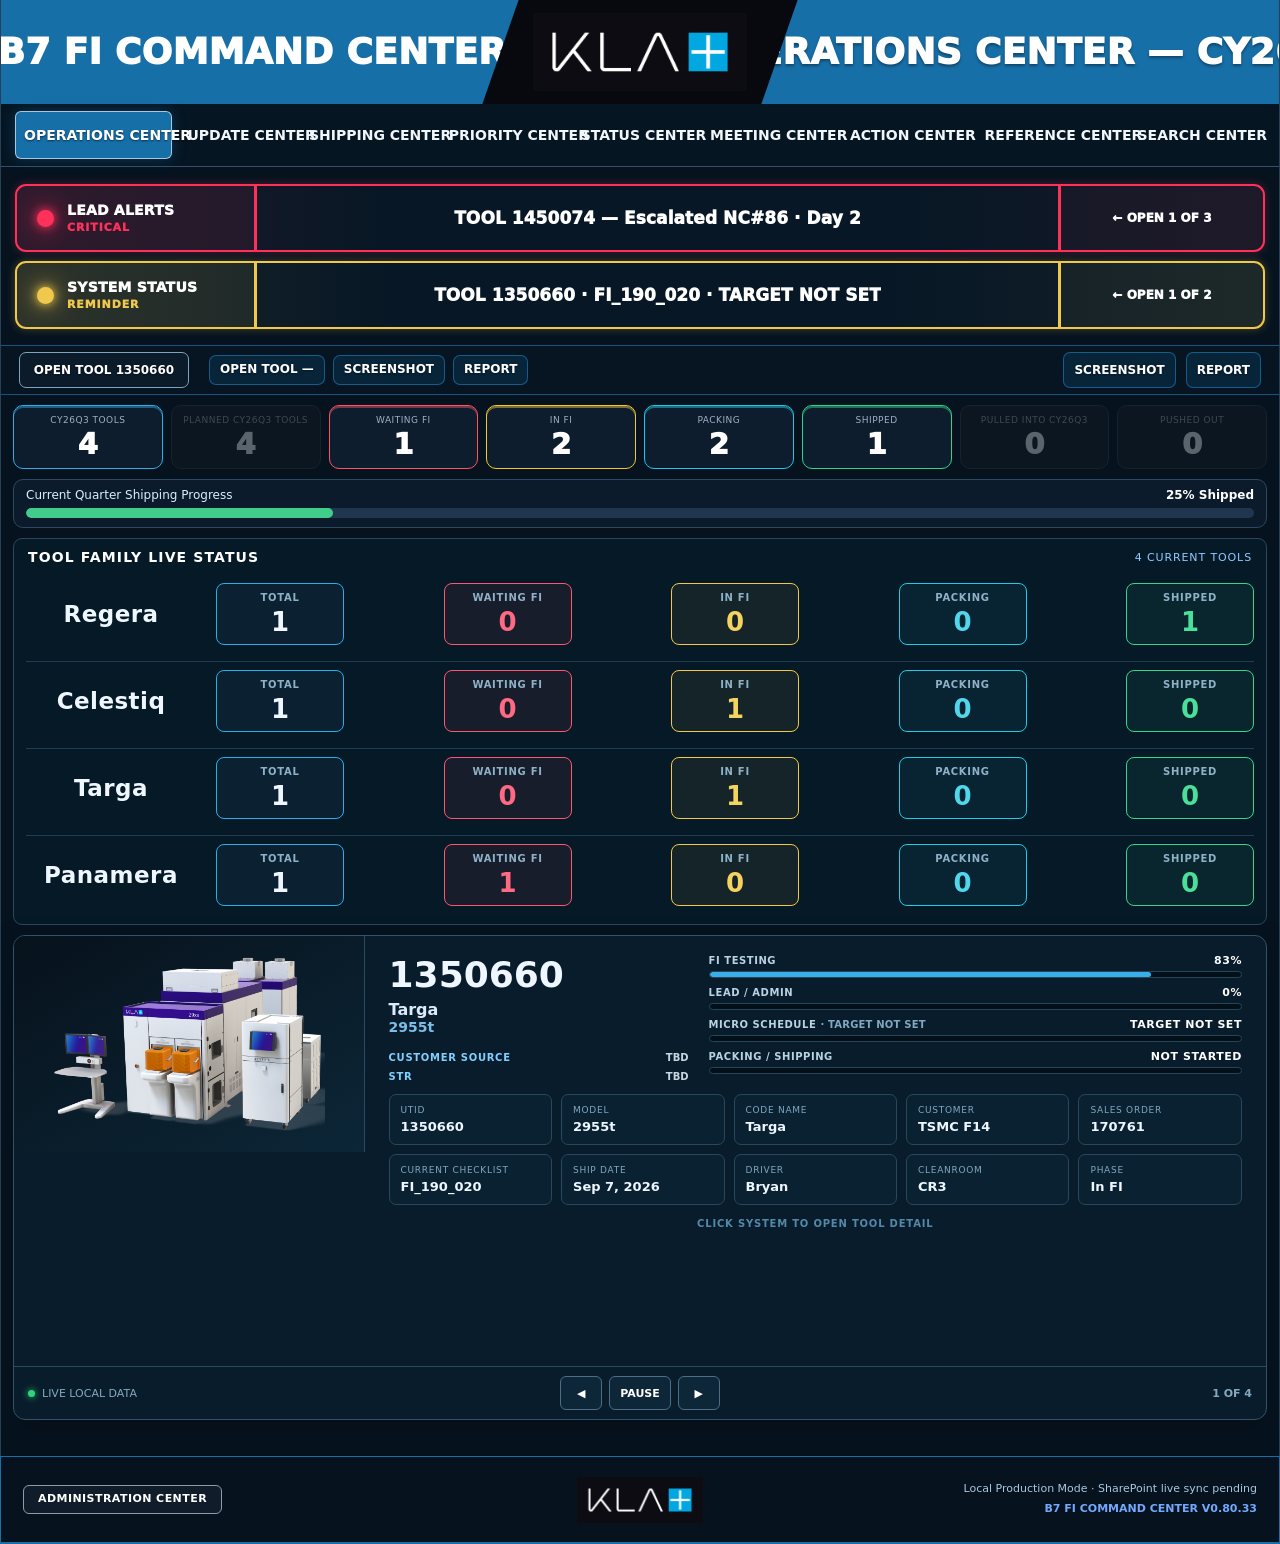
==== index.html @ 7771259c "Download B7 FI Command Center v0.80.63 — Operations Center Final" ====
<!DOCTYPE html>
<html lang="en"><head><meta charset="UTF-8"><meta name="viewport" content="width=device-width,initial-scale=1.0">
<title>B7 FI Command Center v0.80.63</title><script>window.B7_APP_VERSION="0.80.63";window.VERSION=window.B7_APP_VERSION;</script><link rel="stylesheet" href="css/styles-v0300.css?v=0670"><link rel="stylesheet" href="css/styles-v0210-workflow.css?v=0520"><style>body[data-theme="customer"]{--page-accent:#a78bfa;--page-accent-rgb:167,139,250}</style><link rel="stylesheet" href="css/styles-v0670.css?v=0670"><link rel="stylesheet" href="css/styles-v0700.css?v=0700"><link rel="stylesheet" href="css/styles-v0710.css?v=0710"><link rel="stylesheet" href="css/styles-v0720.css?v=0721"><link rel="stylesheet" href="css/styles-v0730.css?v=0730"><link rel="stylesheet" href="css/styles-v0740.css?v=0741"><link rel="stylesheet" href="css/styles-v0750.css?v=0750"><link rel="stylesheet" href="css/styles-v0760.css?v=0760"><link rel="stylesheet" href="css/styles-v0770.css?v=0770"><link rel="stylesheet" href="css/styles-v0780.css?v=0780"><link rel="stylesheet" href="css/styles-v0790.css?v=0790"><link rel="stylesheet" href="css/styles-v0800.css?v=0800"><link rel="stylesheet" href="css/styles-v0801.css?v=0801"><link rel="stylesheet" href="css/styles-v0803.css?v=0803"><link rel="stylesheet" href="css/styles-v0804.css?v=0805"><link rel="stylesheet" href="css/styles-v0805.css?v=0805"><link rel="stylesheet" href="css/styles-v0806.css?v=0806"><link rel="stylesheet" href="css/styles-v0807.css?v=0807"><link rel="stylesheet" href="css/styles-v0808.css?v=0808"><link rel="stylesheet" href="css/styles-v0812.css?v=0812"><link rel="stylesheet" href="css/styles-v0813.css?v=0813"><link rel="stylesheet" href="css/styles-v0814.css?v=0814"><link rel="stylesheet" href="css/styles-v0815.css?v=0815"><link rel="stylesheet" href="css/styles-v0816.css?v=0816"><link rel="stylesheet" href="css/styles-v0817.css?v=0817"><link rel="stylesheet" href="css/styles-v0818.css?v=0818"><link rel="stylesheet" href="css/styles-v0819.css?v=0819"><link rel="stylesheet" href="css/styles-v0820.css?v=0820"><link rel="stylesheet" href="css/styles-v0821.css?v=0821"><link rel="stylesheet" href="css/styles-v0822.css?v=0822"><link rel="stylesheet" href="css/styles-v0823.css?v=0823"><link rel="stylesheet" href="css/styles-v0824.css?v=0824"><link rel="stylesheet" href="css/styles-v0825.css?v=0825"><link rel="stylesheet" href="css/styles-v0826.css?v=0826"><link rel="stylesheet" href="css/styles-v0827.css?v=0827"><link rel="stylesheet" href="css/styles-v0828.css?v=0828"><link rel="stylesheet" href="css/styles-v0829.css?v=0829"><link rel="stylesheet" href="css/styles-v0830.css?v=0830"><link rel="stylesheet" href="css/styles-v0831.css?v=0831"><link rel="stylesheet" href="css/styles-v0832.css?v=0832"><link rel="stylesheet" href="css/styles-v0833.css?v=0833"><link rel="stylesheet" href="css/styles-v0834.css?v=0834"><link rel="stylesheet" href="css/styles-v0835.css?v=0835"><link rel="stylesheet" href="css/styles-v0836.css?v=0836"><link rel="stylesheet" href="css/styles-v0837.css?v=0837"><link rel="stylesheet" href="css/styles-v0838.css?v=0838"><link rel="stylesheet" href="css/styles-v0839.css?v=0839"><link rel="stylesheet" href="css/styles-v0840.css?v=0840"><link rel="stylesheet" href="css/styles-v0841.css?v=0841"><link rel="stylesheet" href="css/styles-v0842.css?v=0842"><link rel="stylesheet" href="css/styles-v0843.css?v=0843"><link rel="stylesheet" href="css/styles-v0844.css?v=0844"><link rel="stylesheet" href="css/styles-v0845.css?v=0845"><link rel="stylesheet" href="css/styles-v0846.css?v=0846"><link rel="stylesheet" href="css/styles-v0847.css?v=0848"><link rel="stylesheet" href="css/styles-v0849.css?v=0849"><link rel="stylesheet" href="css/styles-v0850.css?v=0850"><link rel="stylesheet" href="css/styles-v0851.css?v=0851"><link rel="stylesheet" href="css/styles-v0852.css?v=0852"><link rel="stylesheet" href="css/styles-v0854.css?v=0854"><link rel="stylesheet" href="css/styles-v0855.css?v=8058"><link rel="stylesheet" href="css/styles-v0860.css?v=8060">
<link rel="stylesheet" href="css/styles-v0861.css?v=8062"><link rel="stylesheet" href="css/styles-v0863.css?v=8063"></head>
<body data-theme="home">
<div class="sticky-header"><header class="hero compact-hero v57-hero">
  <div class="v57-header">
    <section class="v57-header-left">B7 FI COMMAND CENTER</section>
    <section class="v57-header-center"><img class="v57-kla-logo" src="assets/kla-plus-official.png" alt="KLA+"></section>
    <section class="v57-header-right"><span id="headerPageTitle">OPERATIONS CENTER</span></section>
  </div>
</header>
<nav class="main-nav" aria-label="Main navigation">
<button data-view="home" class="nav-btn active">Operations Center</button>
<button data-view="toolcenter" class="nav-btn">Update Center</button>
<button data-view="shipping" class="nav-btn">Shipping Center</button>
<button data-view="priorities" class="nav-btn">Priority Center</button>
<button data-view="statuscenter" class="nav-btn">Status Center</button>
<button data-view="meetingcenter" class="nav-btn">Meeting Center</button>
<button data-view="actions" class="nav-btn">Action Center</button>
<button data-view="referencecenter" class="nav-btn">Reference Center</button>
</nav><div class="header-status-stack"><div id="topActionBar" class="top-action-bar"></div><div id="operationsBar" class="operations-bar"><div class="ops-health"><span class="ops-live-dot"></span><b>COMMAND CENTER</b><span id="opsSync">Local test data</span></div><div class="ops-ticker"><span class="ops-ticker-label">FLEET STATUS</span><span id="opsTickerText">Loading fleet status…</span></div><div class="ops-summary"><span id="opsTaskCount">0 open actions</span><span class="ops-divider">•</span><span id="opsPresence">Context: fleet overview</span></div></div><div id="floatingActions" class="floating-actions page-toolbar" aria-label="Page actions"></div></div></div>
<main id="app" class="page-shell"><div class="panel"><h2>Loading B7 FI Command Center…</h2></div></main>
<button id="screenshotExit" class="screenshot-exit">Exit Screenshot Mode</button>

<footer class="v57-footer">
      <strong id="appVersionLabel">B7 FI COMMAND CENTER V0.80.63</strong>
      <button id="administrationCenterFooter" class="v57-admin-footer-btn">ADMINISTRATION CENTER</button>
      <span>Building 7 · Final Integration · Operations</span>
    </footer>
<script>window.addEventListener('error',function(e){var a=document.getElementById('app');if(a&&!a.dataset.rendered)a.innerHTML='<div class="panel"><h2>Command Center could not load</h2><p class="gray">'+String(e.message||'Unknown error')+'</p></div>'})</script>
<div id="wallboardControls" class="wallboard-controls" aria-label="Wallboard controls"><button id="wallPrev">◀</button><button id="wallPause">PAUSE</button><button id="wallNext">▶</button><button id="wallExit">EXIT WALLBOARD</button><span id="wallLive">● LIVE</span></div>
<script src="js/app-v0300.js?v=8059"></script><script src="js/merge-bridge-v0400.js?v=0410"></script><script src="js/app-v0210-workflow.js?v=0410"></script><script src="js/merge-compat-v0400.js?v=0410"></script><script src="js/merge-fixes-v0410.js?v=0410"></script><script src="js/patch-v0430.js?v=0430"></script><script src="js/patch-v0450.js?v=0450"></script><script src="js/patch-v0460.js?v=0460"></script><script src="js/patch-v0470.js?v=0470"></script><script src="js/patch-v0480.js?v=0480"></script><script src="js/patch-v0490.js?v=0490"></script><script src="js/patch-v0491.js?v=0491"></script><script src="js/patch-v0492.js?v=0492"></script><script src="js/patch-v0500.js?v=0500"></script><script src="js/patch-v0510.js?v=8059"></script><script src="js/patch-v0600.js?v=0600"></script><script src="js/patch-v0610.js?v=0610"></script><script src="js/patch-v0620.js?v=0620"></script><script src="js/patch-v0630.js?v=0630"></script><script src="js/patch-v0640.js?v=0640"></script><script src="js/patch-v0650.js?v=0650"></script><script src="js/patch-v0660.js?v=0660"></script><script src="js/patch-v0670.js?v=0670"></script><script src="js/patch-v0700.js?v=0700"></script><script src="js/patch-v0710.js?v=0710"></script><script src="js/patch-v0720.js?v=0721"></script><script src="js/patch-v0730.js?v=0730"></script><script src="js/patch-v0740.js?v=0741"></script><script src="js/patch-v0750.js?v=0750"></script><script src="js/patch-v0760.js?v=0760"></script><script src="js/patch-v0770.js?v=0770"></script><script src="js/patch-v0780.js?v=0780"></script><script src="js/patch-v0790.js?v=0790"></script><script src="js/patch-v0800.js?v=0800"></script><script src="js/patch-v0801.js?v=0801"></script><script src="js/patch-v0803.js?v=0807"></script><script src="js/patch-v0804.js?v=0805"></script><script src="js/patch-v0806.js?v=0806"></script><script src="js/patch-v0808.js?v=0810"></script><script src="js/patch-v0809.js?v=0810"></script><script src="js/patch-v0815.js?v=0815"></script><script src="js/patch-v0819.js?v=0819"></script><script src="js/patch-v0820.js?v=0820"></script><script src="js/patch-v0821.js?v=0821"></script><script src="js/patch-v0822.js?v=0822"></script><script src="js/patch-v0823.js?v=0823"></script><script src="js/patch-v0824.js?v=0824"></script><script src="js/patch-v0825.js?v=0825"></script><script src="js/patch-v0826.js?v=0826"></script><script src="js/patch-v0827.js?v=0827"></script><script src="js/patch-v0828.js?v=0828"></script><script src="js/patch-v0829.js?v=0829"></script><script src="js/patch-v0830.js?v=0830"></script><script src="js/patch-v0831.js?v=0831"></script><script src="js/patch-v0832.js?v=0832"></script><script src="js/patch-v0833.js?v=0833"></script><script src="js/patch-v0834.js?v=0834"></script><script src="js/patch-v0835.js?v=0835"></script><script src="js/patch-v0836.js?v=0836"></script><script src="js/patch-v0837.js?v=0837"></script><script src="js/patch-v0838.js?v=8059"></script><script src="js/patch-v0839.js?v=0839"></script><script src="js/patch-v0840.js?v=0840"></script><script src="js/patch-v0841.js?v=0841"></script><script src="js/patch-v0842.js?v=0842"></script><script src="js/patch-v0843.js?v=0843"></script><script src="js/patch-v0844.js?v=0844"></script><script src="js/patch-v0845.js?v=0845"></script><script src="js/patch-v0846.js?v=0846"></script><script src="js/patch-v0847.js?v=0848"></script><script src="js/patch-v0849.js?v=0849"></script><script src="js/patch-v0850.js?v=0850"></script><script src="js/patch-v0851.js?v=0851"></script><script src="js/patch-v0852.js?v=0852"></script><script src="js/patch-v0854.js?v=0854"></script><script src="js/patch-v0860.js?v=8060"></script>
<script src="js/patch-v0861.js?v=8062"></script><script src="js/patch-v0863.js?v=8063"></script></body></html>
---- css/styles-v0300.css ----
:root{
  --bg:#07111f;--panel:#0d1a2a;--panel2:#111f31;--text:#eef5ff;--muted:#9fb0c6;
  --line:#26384e;--accent:#4ea1ff;--accent-rgb:78,161,255;--good:#35c77a;--warn:#f1c453;
  --bad:#ef6666;--info:#58a6ff;--gray:#738399
}
*{box-sizing:border-box} body{margin:0;background:linear-gradient(180deg,#07111f,#091522 55%,#07111f);color:var(--text);font-family:Inter,ui-sans-serif,system-ui,-apple-system,BlinkMacSystemFont,"Segoe UI",sans-serif}
body[data-theme="home"]{--accent:#4ea1ff;--accent-rgb:78,161,255}
body[data-theme="countdown"]{--accent:#e4b84d;--accent-rgb:228,184,77}
body[data-theme="shipping"]{--accent:#49cbd3;--accent-rgb:73,203,211}
body[data-theme="daily"]{--accent:#46c77b;--accent-rgb:70,199,123}
body[data-theme="meeting"]{--accent:#ef9a4a;--accent-rgb:239,154,74}
body[data-theme="weekend"]{--accent:#a77ae8;--accent-rgb:167,122,232}
body[data-theme="systems"]{--accent:#6e9fbd;--accent-rgb:110,159,189}
body[data-theme="admin"]{--accent:#b8c1cc;--accent-rgb:184,193,204}
button,input,select,textarea{font:inherit}.hero{position:relative;min-height:210px;display:flex;align-items:end;padding:34px max(22px,calc((100% - 1500px)/2));overflow:hidden;border-bottom:1px solid var(--line);background:
radial-gradient(circle at 18% 25%,rgba(var(--accent-rgb),.25),transparent 28%),
linear-gradient(120deg,#0a1627,#13243a 55%,#08111e)}
.hero:after{content:"";position:absolute;inset:auto -5% -45% 38%;height:180px;border:1px solid rgba(var(--accent-rgb),.32);transform:skewX(-24deg)}
.hero-overlay{position:absolute;inset:0;background:linear-gradient(90deg,rgba(3,9,16,.12),rgba(3,9,16,.5))}
.hero-content{position:relative;z-index:1;max-width:900px}.eyebrow{font-size:12px;letter-spacing:.18em;color:var(--accent);font-weight:800}.hero h1{margin:8px 0 5px;font-size:clamp(32px,5vw,58px);letter-spacing:.035em}.hero p{margin:0;color:#c4d2e4;max-width:780px}
.main-nav{position:sticky;top:0;z-index:20;display:flex;gap:4px;justify-content:center;flex-wrap:wrap;padding:9px 14px;background:rgba(6,14,25,.96);backdrop-filter:blur(10px);border-bottom:1px solid var(--line)}
.nav-btn,.admin-tab,.btn{border:1px solid transparent;background:transparent;color:#cbd8e8;padding:9px 12px;border-radius:8px;cursor:pointer}.nav-btn:hover,.admin-tab:hover,.btn:hover{border-color:var(--line);background:#122136}.nav-btn.active{color:white;background:rgba(var(--accent-rgb),.16);border-color:rgba(var(--accent-rgb),.6);box-shadow:inset 0 -2px var(--accent)}.admin-nav{margin-left:8px;border-left-color:#435268}
.page-identity{height:4px;background:linear-gradient(90deg,transparent,var(--accent),transparent);box-shadow:0 0 22px rgba(var(--accent-rgb),.35)}
.page-shell{max-width:1500px;margin:0 auto;padding:28px 22px 100px;min-height:650px}.page-title{display:flex;gap:18px;justify-content:space-between;align-items:flex-start;margin-bottom:20px}.page-title h2{margin:0 0 5px;font-size:28px}.page-title p{margin:0;color:var(--muted)}.page-kicker{color:var(--accent);text-transform:uppercase;letter-spacing:.14em;font-size:11px;font-weight:800;margin-bottom:5px}
.metric-grid{display:grid;grid-template-columns:repeat(auto-fit,minmax(155px,1fr));gap:12px;margin:16px 0 22px}.metric{background:var(--panel);border:1px solid var(--line);border-top:2px solid var(--accent);border-radius:12px;padding:15px}.metric span{display:block;color:var(--muted);font-size:12px;text-transform:uppercase;letter-spacing:.06em}.metric strong{display:block;font-size:28px;margin-top:4px}.metric small{color:var(--muted)}
.panel{background:var(--panel);border:1px solid var(--line);border-radius:13px;padding:18px;margin:14px 0}.panel h3{margin:0 0 14px}.panel-accent{border-left:3px solid var(--accent)}
.system-grid{display:grid;grid-template-columns:repeat(auto-fit,minmax(290px,1fr));gap:14px}.system-card{background:var(--panel);border:1px solid var(--line);border-radius:12px;padding:16px;cursor:pointer}.system-card:hover{border-color:rgba(var(--accent-rgb),.75);background:#102036}.system-head{display:flex;justify-content:space-between;gap:10px}.system-id{font-size:20px;font-weight:800}.tool-family{display:inline-flex;align-items:center;gap:7px;color:var(--accent);font-size:12px;text-transform:uppercase;letter-spacing:.08em}.tool-glyph{width:24px;height:18px;border:1px solid currentColor;border-radius:3px;position:relative}.tool-glyph:before,.tool-glyph:after{content:"";position:absolute;background:currentColor;opacity:.65}.tool-glyph:before{width:7px;height:4px;left:3px;bottom:3px}.tool-glyph:after{width:6px;height:9px;right:3px;bottom:3px}
.status-dot{width:10px;height:10px;border-radius:50%;display:inline-block;background:var(--gray);margin-right:6px}.status-dot.good{background:var(--good)}.status-dot.warn{background:var(--warn)}.status-dot.bad{background:var(--bad)}.status-dot.info{background:var(--info)}
.progress-row{margin-top:12px}.progress-label{display:flex;justify-content:space-between;color:#c9d6e6;font-size:12px;margin-bottom:5px}.track{height:9px;border-radius:99px;background:#203046;overflow:hidden}.fill{height:100%;background:var(--accent);border-radius:99px}.fill.admin{background:#8e9cad}.card-meta{display:grid;grid-template-columns:1fr 1fr;gap:8px;margin-top:12px;color:var(--muted);font-size:12px}.card-meta strong{display:block;color:var(--text);font-size:13px}
.table-wrap{overflow-x:auto;border:1px solid var(--line);border-radius:12px;background:var(--panel)}.report-table{width:100%;border-collapse:collapse;min-width:900px}.report-table th{position:sticky;top:0;background:#14243a;color:#aebed2;text-align:left;font-size:11px;text-transform:uppercase;letter-spacing:.06em;padding:11px;border-bottom:1px solid var(--line)}.report-table td{padding:12px 11px;border-bottom:1px solid #1c2d42;vertical-align:top}.report-table tr:last-child td{border-bottom:0}.report-table tr.tool-gap td{border-top:6px solid #07111f}.priority-num{display:inline-grid;place-items:center;width:28px;height:28px;border-radius:50%;background:rgba(var(--accent-rgb),.16);border:1px solid rgba(var(--accent-rgb),.55);font-weight:800}
.badge{display:inline-block;border:1px solid var(--line);border-radius:999px;padding:4px 8px;font-size:11px;color:#cbd8e8}.badge.good{border-color:rgba(53,199,122,.5);color:#79e0a8}.badge.warn{border-color:rgba(241,196,83,.5);color:#f4d67f}.badge.bad{border-color:rgba(239,102,102,.5);color:#ff9292}.badge.info{border-color:rgba(88,166,255,.5);color:#8fc4ff}
.actions{display:flex;gap:8px;flex-wrap:wrap}.btn{border-color:#31435b;background:#122136}.btn.primary{background:var(--accent);color:#07111f;border-color:var(--accent);font-weight:800}.btn.danger{border-color:#713f48;color:#ff9aa7;background:#26151a}.btn.small{padding:6px 9px;font-size:12px}
.floating-actions{position:fixed;right:18px;bottom:18px;z-index:30;display:flex;gap:8px;flex-wrap:wrap;justify-content:flex-end;max-width:min(700px,calc(100% - 36px));padding:8px;background:rgba(7,17,31,.92);border:1px solid var(--line);border-radius:12px;backdrop-filter:blur(8px)}
.admin-tabs{display:flex;gap:7px;flex-wrap:wrap;margin-bottom:15px;padding:9px;background:#0a1625;border:1px solid var(--line);border-radius:12px}.admin-tab.active{border-color:rgba(var(--accent-rgb),.65);background:rgba(var(--accent-rgb),.14);color:white}
.admin-launch-grid{display:grid;grid-template-columns:repeat(auto-fit,minmax(230px,1fr));gap:12px}.admin-launch{padding:18px;background:var(--panel);border:1px solid var(--line);border-radius:12px;cursor:pointer}.admin-launch:hover{border-color:var(--accent)}.admin-launch strong{display:block;margin-bottom:5px}.admin-launch span{color:var(--muted);font-size:13px}
.form-grid{display:grid;grid-template-columns:repeat(auto-fit,minmax(220px,1fr));gap:13px}.form-group label{display:block;color:#b7c6d8;font-size:12px;margin-bottom:6px}.form-group input,.form-group select,.form-group textarea,.report-table input,.report-table select{width:100%;border:1px solid #344860;border-radius:8px;background:#081522;color:var(--text);padding:9px}.form-group textarea{min-height:90px}.form-group.wide{grid-column:1/-1}.task-list{display:grid;grid-template-columns:repeat(auto-fit,minmax(300px,1fr));gap:8px}.task{display:flex;justify-content:space-between;gap:10px;align-items:center;padding:9px;border:1px solid #26384e;border-radius:8px}.task select{max-width:150px;background:#081522;color:white;border:1px solid #344860;border-radius:7px;padding:7px}
.detail-grid{display:grid;grid-template-columns:repeat(auto-fit,minmax(260px,1fr));gap:14px}.detail-block{border:1px solid var(--line);border-radius:10px;padding:14px;background:#0a1726}.detail-block h4{margin:0 0 10px;color:var(--accent)}.kv{display:flex;justify-content:space-between;gap:15px;padding:7px 0;border-bottom:1px solid #1d2d40}.kv:last-child{border-bottom:0}.kv span{color:var(--muted)}.meeting-card{border-left:4px solid var(--accent);background:var(--panel);border-radius:10px;padding:16px;margin:12px 0}.meeting-head{display:flex;justify-content:space-between;gap:12px;align-items:flex-start}.meeting-card h3{margin:0}.meeting-summary{display:grid;grid-template-columns:repeat(auto-fit,minmax(160px,1fr));gap:10px;margin-top:13px}.meeting-summary div{padding:9px;background:#0a1726;border-radius:8px}.meeting-summary small{display:block;color:var(--muted);margin-bottom:3px}
.notice{padding:12px;border:1px dashed #41536a;border-radius:10px;color:var(--muted)}.gray{color:var(--muted)}footer{display:flex;justify-content:space-between;gap:10px;flex-wrap:wrap;padding:22px max(22px,calc((100% - 1500px)/2));border-top:1px solid var(--line);color:var(--muted);font-size:12px}
@media(max-width:760px){.hero{min-height:175px;padding:25px 18px}.hero h1{font-size:34px}.main-nav{justify-content:flex-start;overflow-x:auto;flex-wrap:nowrap}.nav-btn{white-space:nowrap}.page-shell{padding:22px 14px 100px}.page-title{display:block}.page-title .actions{margin-top:12px}.floating-actions{left:12px;right:12px}.metric-grid{grid-template-columns:repeat(2,1fr)}}

.state-legend{display:flex;gap:14px;flex-wrap:wrap;align-items:center;margin:12px 0 18px;color:var(--muted);font-size:12px}
.type-section{margin:20px 0 30px}.type-header{display:flex;justify-content:space-between;gap:14px;align-items:end;flex-wrap:wrap;margin-bottom:12px;padding-bottom:10px;border-bottom:2px solid rgba(var(--accent-rgb),.55)}
.type-header h3{margin:0;font-size:21px}.type-summary{display:flex;gap:8px;flex-wrap:wrap}.type-count{min-width:92px;background:var(--panel);border:1px solid var(--line);border-radius:9px;padding:9px 11px}
.type-count small{display:block;color:var(--muted);font-size:10px;text-transform:uppercase}.type-count b{font-size:21px}
.countdown-card-grid{display:grid;grid-template-columns:repeat(auto-fit,minmax(230px,1fr));gap:10px}.countdown-card{border:1px solid var(--line);border-left:5px solid var(--info);border-radius:10px;background:var(--panel);padding:13px}
.countdown-card.waiting{border-left-color:var(--bad);background:linear-gradient(90deg,rgba(239,102,102,.07),var(--panel) 35%)}.countdown-card.infi{border-left-color:var(--info);background:linear-gradient(90deg,rgba(88,166,255,.07),var(--panel) 35%)}.countdown-card.shipped{border-left-color:var(--good);background:linear-gradient(90deg,rgba(53,199,122,.12),var(--panel) 45%)}
.cc-head{display:flex;justify-content:space-between;gap:10px}.cc-id{font-size:17px;font-weight:800}.cc-meta{display:grid;grid-template-columns:1fr 1fr;gap:8px;margin-top:10px;font-size:12px}.cc-meta span{display:block;color:var(--muted);font-size:10px;text-transform:uppercase}
.state-chip{display:inline-flex;align-items:center;border-radius:999px;padding:5px 9px;font-size:11px;font-weight:800;border:1px solid var(--line)}.state-chip.waiting{color:#ff9b9b;border-color:rgba(239,102,102,.55)}.state-chip.infi{color:#91c8ff;border-color:rgba(88,166,255,.55)}.state-chip.shipped{color:#82e9ad;border-color:rgba(53,199,122,.55)}
.complete-mark{display:inline-flex;align-items:center;gap:6px;color:#84e9ae;font-weight:800}.check{display:inline-grid;place-items:center;width:22px;height:22px;border-radius:50%;background:rgba(53,199,122,.14);border:1px solid rgba(53,199,122,.55)}
.system-card.shipped-card{border-color:rgba(53,199,122,.65);background:linear-gradient(135deg,rgba(53,199,122,.10),var(--panel) 45%)}.system-card.waiting-card{border-color:rgba(239,102,102,.45)}.system-card.infi-card{border-color:rgba(88,166,255,.45)}
.shipping-complete-row td{background:rgba(53,199,122,.06)}.shipping-active-row td{background:rgba(88,166,255,.03)}


/* v0.5 Quarter Tool Shipping Countdown */
.quarter-banner{
  display:flex;justify-content:space-between;gap:18px;align-items:center;flex-wrap:wrap;
  padding:17px 19px;margin:0 0 16px;background:linear-gradient(100deg,rgba(var(--accent-rgb),.12),var(--panel));
  border:1px solid rgba(var(--accent-rgb),.35);border-radius:13px
}
.quarter-banner small{display:block;color:var(--muted);text-transform:uppercase;letter-spacing:.1em;font-size:10px}
.quarter-banner strong{font-size:26px}
.overall-countdown{display:grid;grid-template-columns:repeat(3,minmax(170px,1fr));gap:14px;margin:14px 0}
.overall-box{background:var(--panel);border:1px solid var(--line);border-radius:13px;padding:18px;text-align:center}
.overall-box .label{color:var(--muted);font-size:11px;text-transform:uppercase;letter-spacing:.08em}
.overall-box .number{display:block;margin-top:5px;font-size:40px;font-weight:800}
.overall-box.need{border-color:rgba(241,196,83,.48)}
.overall-box.shipped{border-color:rgba(53,199,122,.58);background:linear-gradient(180deg,rgba(53,199,122,.08),var(--panel))}
.overall-box.shipped .number{color:var(--good)}
.quarter-progress{margin:4px 0 28px;padding:15px 17px;border:1px solid var(--line);border-radius:11px;background:var(--panel)}
.quarter-progress .progress-label{font-size:13px}
.quarter-progress .track{height:12px}
.type-progress{margin-top:10px}
.type-progress .track{height:8px}
.type-count.need b{color:var(--warn)}
.type-count.waiting b{color:var(--bad)}
.type-count.infi b{color:var(--info)}
.type-count.shipped b{color:var(--good)}
.countdown-card .model-line{color:#d9e5f4;font-weight:700;margin-top:2px}
.countdown-admin-note{margin-bottom:14px}
.countdown-admin-table{min-width:1250px}
.countdown-admin-table td{min-width:120px}
.countdown-admin-table td:first-child{min-width:130px}
.countdown-admin-table .tool-type-cell,.countdown-admin-table .model-cell{min-width:145px}
.add-quarter-row{margin:12px 0 0}
.field-locked-note{font-size:11px;color:var(--muted);margin-top:4px}
@media(max-width:760px){
  .overall-countdown{grid-template-columns:1fr}
}

/* v0.6 workbook-driven additions */
.screenshot-exit{display:none;position:fixed;right:18px;top:18px;z-index:100;border:1px solid #58708a;background:#0b1b2d;color:#fff;border-radius:9px;padding:9px 12px;cursor:pointer}
body.screenshot-mode .hero,body.screenshot-mode .main-nav,body.screenshot-mode .page-identity,body.screenshot-mode .floating-actions,body.screenshot-mode footer,body.screenshot-mode .page-title{display:none!important}
body.screenshot-mode .screenshot-exit{display:block}body.screenshot-mode .page-shell{max-width:none;padding:24px 26px 50px;min-height:0}body.screenshot-mode{background:#07111f}
body.screenshot-mode .report-screen{border:0;box-shadow:none;margin-top:0}body.screenshot-mode .screen-hide{display:none!important}
.report-screen{background:var(--panel);border:1px solid var(--line);border-radius:13px;padding:18px;margin:14px 0}.report-title{text-align:center;border-bottom:2px solid var(--accent);padding-bottom:10px;margin-bottom:13px}.report-title h2{margin:0;font-size:24px}.report-title p{margin:4px 0 0;color:var(--muted)}
.quarter-banner{display:flex;justify-content:space-between;gap:18px;align-items:center;flex-wrap:wrap;padding:17px 19px;margin:0 0 16px;background:linear-gradient(100deg,rgba(var(--accent-rgb),.12),var(--panel));border:1px solid rgba(var(--accent-rgb),.35);border-radius:13px}.quarter-banner small{display:block;color:var(--muted);text-transform:uppercase;letter-spacing:.1em;font-size:10px}.quarter-banner strong{font-size:26px}.overall-countdown{display:grid;grid-template-columns:repeat(3,minmax(170px,1fr));gap:14px;margin:14px 0}.overall-box{background:var(--panel);border:1px solid var(--line);border-radius:13px;padding:18px;text-align:center}.overall-box .label{color:var(--muted);font-size:11px;text-transform:uppercase;letter-spacing:.08em}.overall-box .number{display:block;margin-top:5px;font-size:40px;font-weight:800}.overall-box.need{border-color:rgba(241,196,83,.48)}.overall-box.shipped{border-color:rgba(53,199,122,.58);background:linear-gradient(180deg,rgba(53,199,122,.08),var(--panel))}.overall-box.shipped .number{color:var(--good)}.quarter-progress{margin:4px 0 28px;padding:15px 17px;border:1px solid var(--line);border-radius:11px;background:var(--panel)}.quarter-progress .track{height:12px}.type-section{margin:20px 0 30px}.type-header{display:flex;justify-content:space-between;gap:14px;align-items:end;flex-wrap:wrap;margin-bottom:12px;padding-bottom:10px;border-bottom:2px solid rgba(var(--accent-rgb),.55)}.type-header h3{margin:0;font-size:21px}.type-summary{display:flex;gap:8px;flex-wrap:wrap}.type-count{min-width:88px;background:var(--panel);border:1px solid var(--line);border-radius:9px;padding:9px 11px}.type-count small{display:block;color:var(--muted);font-size:10px;text-transform:uppercase}.type-count b{font-size:21px}.type-count.waiting b{color:var(--bad)}.type-count.infi b{color:var(--info)}.type-count.shipped b{color:var(--good)}.type-count.need b{color:var(--warn)}
.countdown-card-grid{display:grid;grid-template-columns:repeat(auto-fit,minmax(225px,1fr));gap:10px}.countdown-card{border:1px solid var(--line);border-left:5px solid var(--info);border-radius:10px;background:var(--panel);padding:13px}.countdown-card.waiting{border-left-color:var(--bad);background:linear-gradient(90deg,rgba(239,102,102,.07),var(--panel) 35%)}.countdown-card.infi{border-left-color:var(--info);background:linear-gradient(90deg,rgba(88,166,255,.07),var(--panel) 35%)}.countdown-card.shipped{border-left-color:var(--good);background:linear-gradient(90deg,rgba(53,199,122,.12),var(--panel) 45%)}.cc-head{display:flex;justify-content:space-between;gap:10px}.cc-id{font-size:17px;font-weight:800}.cc-meta{display:grid;grid-template-columns:1fr 1fr;gap:8px;margin-top:10px;font-size:12px}.cc-meta span{display:block;color:var(--muted);font-size:10px;text-transform:uppercase}.state-chip{display:inline-flex;align-items:center;border-radius:999px;padding:5px 9px;font-size:11px;font-weight:800;border:1px solid var(--line)}.state-chip.waiting{color:#ff9b9b;border-color:rgba(239,102,102,.55)}.state-chip.infi{color:#91c8ff;border-color:rgba(88,166,255,.55)}.complete-mark{display:inline-flex;align-items:center;gap:6px;color:#84e9ae;font-weight:800}.check{display:inline-grid;place-items:center;width:22px;height:22px;border-radius:50%;background:rgba(53,199,122,.14);border:1px solid rgba(53,199,122,.55)}
.shipping-plan{margin:16px 0 26px;border:1px solid var(--line);border-radius:12px;overflow:hidden;background:var(--panel)}.shipping-plan.complete{border-color:rgba(53,199,122,.55)}.shipping-plan-head{display:flex;justify-content:space-between;gap:12px;align-items:center;padding:13px 15px;background:#10243a}.shipping-plan-head h3{margin:0}.shipping-table{width:100%;border-collapse:collapse}.shipping-table th,.shipping-table td{padding:11px;border:1px solid #26384e;text-align:center}.shipping-table th{background:#14243a;color:#aec2d7;font-size:11px;text-transform:uppercase}.shipping-table td{font-weight:650}.volunteer-table{min-width:680px}.volunteer-table td,.volunteer-table th{padding:9px 11px}.priority-table td{white-space:normal}.priority-table .notes-cell{min-width:330px}.meeting-row{padding:13px 15px;border-bottom:1px solid #26384e}.meeting-row:last-child{border-bottom:0}.meeting-main{font-weight:750;line-height:1.5}.meeting-bullets{margin:8px 0 0 18px;padding:0;color:#d7e2ef}.meeting-bullets li{margin:4px 0}.tool-status-grid{display:grid;grid-template-columns:repeat(auto-fit,minmax(270px,1fr));gap:13px}.tool-status-block{border:1px solid var(--line);border-radius:10px;padding:14px;background:#0a1726}.tool-status-block h3{margin:0 0 10px;color:var(--accent)}
.system-card.shipped-card{border-color:rgba(53,199,122,.65);background:linear-gradient(135deg,rgba(53,199,122,.10),var(--panel) 45%)}.system-card.waiting-card{border-color:rgba(239,102,102,.45)}.system-card.infi-card{border-color:rgba(88,166,255,.45)}
.compact-form-table{min-width:1150px}.compact-form-table td{min-width:110px}.subsection-title{display:flex;justify-content:space-between;gap:12px;align-items:center;border-bottom:1px solid var(--line);padding-bottom:8px;margin:20px 0 12px}.subsection-title h3{margin:0}.helper{font-size:12px;color:var(--muted)}.memory-input{position:relative}.admin-stack{display:grid;gap:14px}.task-state{max-width:170px}.nc-card{border:1px solid #2b4058;border-radius:10px;padding:12px;margin:9px 0}.status-good{color:var(--good)}.status-warn{color:var(--warn)}.status-bad{color:var(--bad)}
@media(max-width:760px){.overall-countdown{grid-template-columns:1fr}.screenshot-exit{right:8px;top:8px}.shipping-table{min-width:820px}.shipping-plan{overflow:auto}}

/* v0.7 configurable workflow + ordered progress */
.progress-board{display:grid;grid-template-columns:1fr 1fr;gap:16px;margin:14px 0}.progress-panel{background:#091827;border:1px solid var(--line);border-radius:12px;padding:15px}.progress-panel h3{margin:0 0 12px;color:var(--accent)}
.workflow-list{display:grid;gap:6px}.workflow-step{display:grid;grid-template-columns:32px minmax(0,1fr) auto;gap:9px;align-items:center;padding:8px 10px;border:1px solid #263b52;border-radius:8px;background:#0b1928}.workflow-step.done{border-color:rgba(53,199,122,.38);background:rgba(53,199,122,.055)}.workflow-step.current{border-color:rgba(var(--accent-rgb),.72);background:rgba(var(--accent-rgb),.09)}.workflow-step.na{opacity:.55}.workflow-step .step-icon{display:grid;place-items:center;width:23px;height:23px;border-radius:50%;border:1px solid #41546a;color:var(--muted);font-size:12px;font-weight:800}.workflow-step.done .step-icon{border-color:var(--good);color:var(--good)}.workflow-step.current .step-icon{border-color:var(--accent);color:var(--accent)}.workflow-step .step-name{font-size:13px}.workflow-step .step-sub{display:block;color:var(--muted);font-size:11px;margin-top:2px}.workflow-step .step-state{font-size:11px;color:var(--muted);white-space:nowrap}
.card-progress-meta{display:flex;justify-content:space-between;gap:8px;margin-top:7px;color:var(--muted);font-size:11px}.config-table{min-width:1050px}.config-table input,.config-table select{min-width:110px}.config-table .wide-input{min-width:230px}.config-table .choices-input{min-width:300px}.config-actions{display:flex;gap:5px;white-space:nowrap}.config-actions button{padding:5px 8px}.config-note{padding:10px 12px;border-left:3px solid var(--accent);background:rgba(var(--accent-rgb),.07);color:var(--muted);margin-bottom:13px}.field-preview{margin-top:6px;color:var(--muted);font-size:11px}.custom-field-grid{display:grid;grid-template-columns:repeat(auto-fit,minmax(220px,1fr));gap:13px}.tool-status-extra{display:grid;grid-template-columns:repeat(auto-fit,minmax(230px,1fr));gap:8px}.tool-status-extra .kv{background:#091827;border:1px solid #21364c;border-radius:8px;padding:9px}
.order-pill{display:inline-grid;place-items:center;min-width:25px;height:25px;border-radius:999px;background:rgba(var(--accent-rgb),.13);border:1px solid rgba(var(--accent-rgb),.35);font-size:11px}.protected{display:inline-block;color:var(--muted);font-size:10px;border:1px solid var(--line);border-radius:999px;padding:3px 6px}.config-section{margin:18px 0}.config-section>h3{margin-bottom:5px}.tool-route-summary{display:flex;gap:12px;flex-wrap:wrap;margin:7px 0 0;color:var(--muted);font-size:11px}
@media(max-width:900px){.progress-board{grid-template-columns:1fr}}
body.screenshot-mode .workflow-list{gap:4px}body.screenshot-mode .workflow-step{padding:6px 8px}

.compact-hero{min-height:92px;align-items:center;padding-top:18px;padding-bottom:18px}
.compact-hero .hero-content{max-width:none;width:100%;text-align:center}
.compact-hero h1{margin:0;font-size:clamp(24px,3.4vw,40px);letter-spacing:.055em}
.page-title{display:none!important}
.page-shell{padding-top:18px}
.type-header{align-items:center;margin-top:24px}
.type-header h3,.tool-section-title{margin:0;font-size:30px;font-weight:800;letter-spacing:.025em;color:var(--text)}
.tool-section{margin:26px 0 34px}
.tool-section-head{display:flex;justify-content:space-between;align-items:center;gap:12px;padding:0 0 10px;margin-bottom:14px;border-bottom:2px solid rgba(var(--accent-rgb),.55)}
.tool-section-count{color:var(--muted);font-size:12px}
.state-chip.infi{color:#f7d56b!important;border-color:rgba(241,196,83,.6)!important;background:rgba(241,196,83,.08)!important}
.countdown-card.infi{border-left-color:var(--warn)!important;background:linear-gradient(90deg,rgba(241,196,83,.08),var(--panel) 35%)!important}
.system-card.infi-card{border-color:rgba(241,196,83,.52)!important;background:linear-gradient(135deg,rgba(241,196,83,.055),var(--panel) 44%)}
.status-dot.infi,.status-dot.warn{background:var(--warn)!important}
.status-dot.archived{background:var(--gray)!important}
.state-chip.archived{color:#b8c1cc;border-color:rgba(184,193,204,.45);background:rgba(184,193,204,.06)}
.workflow-step.need{border-left:4px solid var(--bad);background:rgba(239,102,102,.06)}
.workflow-step.need .step-icon,.workflow-step.need .step-state{color:#ff8d8d}
.workflow-step.current,.workflow-step.inprogress{border-left:4px solid var(--warn);background:rgba(241,196,83,.06)}
.workflow-step.current .step-icon,.workflow-step.current .step-state,.workflow-step.inprogress .step-icon,.workflow-step.inprogress .step-state{color:#f4d36f}
.workflow-step.done{border-left:4px solid var(--good);background:rgba(53,199,122,.07)}
.workflow-step.done .step-icon,.workflow-step.done .step-state{color:#7de5aa}
.workflow-step.na,.workflow-step.skipped{border-left:4px solid var(--gray);background:rgba(115,131,153,.055)}
.workflow-step.na .step-icon,.workflow-step.na .step-state,.workflow-step.skipped .step-icon,.workflow-step.skipped .step-state{color:#9faaba}
.check-state-select{min-width:150px}
.morning-lamp{color:#f1c453;font-weight:800}
.morning-status-line,.morning-open-nc{color:#67adff}
.morning-escalated{color:#ff6f78;font-weight:800}
.archive-grid{display:grid;grid-template-columns:repeat(auto-fit,minmax(250px,1fr));gap:12px}
.archive-card{border:1px solid #39495e;border-left:5px solid var(--gray);border-radius:11px;padding:14px;background:var(--panel);cursor:pointer}
.archive-card h4{margin:0 0 5px;font-size:18px}
.mst-na{display:flex;align-items:center;min-height:40px;padding:8px 10px;border:1px solid #344860;border-radius:8px;background:#0a1420;color:#9faaba;font-weight:700}
.green-text{color:var(--good)!important}.red-text{color:var(--bad)!important}.yellow-text{color:var(--warn)!important}
@media(max-width:760px){.compact-hero{min-height:76px}.compact-hero h1{font-size:22px}.type-header h3,.tool-section-title{font-size:25px}}

.sticky-header{position:sticky;top:0;z-index:60;background:#07111f}
.sticky-header .main-nav{position:relative;top:auto}
.sticky-header .compact-hero{min-height:76px;padding-top:12px;padding-bottom:12px}
.sticky-header .compact-hero h1{font-size:clamp(22px,3vw,34px)}
.morning-nc-list{display:flex;flex-direction:column;gap:6px;min-width:300px}
.morning-nc-choice{display:flex;gap:7px;align-items:flex-start;border:1px solid #2b3d53;border-radius:7px;padding:6px 8px}
.morning-nc-choice.escalated{border-color:rgba(239,102,102,.55);background:rgba(239,102,102,.05)}
.morning-nc-choice small{display:block;color:var(--muted)}
.reduced-process-flag{color:var(--bad);font-weight:800}
.morning-update-table{min-width:1250px}.morning-update-table td{vertical-align:top}
@media(max-width:760px){.sticky-header .compact-hero{min-height:62px}.sticky-header .compact-hero h1{font-size:19px}}

/* v0.10 Morning Quick Update */
.morning-update-table{min-width:1540px;border-collapse:separate;border-spacing:0}
.morning-update-table th,.morning-update-table td{padding:14px 12px!important;vertical-align:top!important}
.morning-update-table th+th,.morning-update-table td+td{border-left:1px solid rgba(86,111,142,.22)}
.morning-update-table tbody tr+tr td{border-top:1px solid rgba(86,111,142,.35)}
.morning-update-table input,.morning-update-table select{width:100%;min-width:0;box-sizing:border-box}
.morning-update-table .utid-col{min-width:105px}
.morning-update-table .location-col{min-width:180px}
.morning-update-table .sw-col{min-width:135px}
.morning-update-table .checklist-col{min-width:260px}
.morning-update-table .previous-col{min-width:210px}
.morning-update-table .lamp-col{min-width:110px}
.morning-update-table .status-col{min-width:260px}
.morning-update-table .nc-col{min-width:330px}
.morning-update-table .process-col{min-width:175px;padding-right:22px!important}
.location-fields{display:grid;grid-template-columns:82px 1fr;gap:8px}
.checklist-quick{display:flex;flex-direction:column;gap:8px}
.checklist-current-note{font-size:11px;color:var(--muted);line-height:1.3}
.previous-action-wrap{display:flex;flex-direction:column;gap:7px}
.previous-action-wrap .previous-label{font-size:11px;color:var(--muted);line-height:1.3}
.reduced-process-control{display:flex;align-items:flex-start;gap:9px;min-width:145px;white-space:normal;line-height:1.25;padding:7px 5px}
.reduced-process-control input{width:auto!important;flex:0 0 auto;margin-top:2px}
.reduced-process-control.active{color:var(--bad);font-weight:800}
.morning-nc-list{gap:8px}
.morning-nc-choice{padding:8px 10px;line-height:1.3}
.morning-nc-choice input{width:auto!important;flex:0 0 auto}
.quick-detail-btn{align-self:flex-start}
@media(max-width:760px){
 .morning-update-table{min-width:1480px}
 .sticky-header{position:sticky}
}

.nc-actions{display:flex;gap:6px;flex-wrap:wrap;margin-top:7px}.nc-action-btn{font-size:11px;padding:5px 8px}.nc-escalate-btn{border-color:rgba(239,102,102,.5);color:#ff8d93}.nc-inline-editor{margin-top:8px;padding:10px;border:1px solid #31465f;border-radius:9px;background:#081522}.nc-inline-editor.hidden{display:none}.nc-inline-grid{display:grid;grid-template-columns:120px 1fr 130px;gap:8px}.nc-inline-grid input,.nc-inline-grid select{width:100%}.nc-inline-editor .inline-actions{display:flex;gap:6px;margin-top:8px}.morning-nc-choice{position:relative}.morning-nc-choice>span{flex:1;min-width:0}.shipping-state-na{color:#9faaba}.shipping-state-drafting{color:#f1c453}.shipping-state-created{color:#67adff}.shipping-state-published{color:#7de5aa}@media(max-width:760px){.nc-inline-grid{grid-template-columns:1fr}}


/* v0.12 Morning NC controls */
.nc-state-controls{
  display:flex;
  gap:10px;
  flex-wrap:wrap;
  align-items:center;
  margin-top:7px;
}
.nc-state-check{
  display:inline-flex;
  gap:6px;
  align-items:center;
  font-size:11px;
  white-space:nowrap;
}
.nc-state-check input{
  width:auto!important;
  margin:0;
}
.nc-state-check.escalated-on{
  color:#ff8d93;
  font-weight:800;
}
.nc-day-control{
  display:inline-flex;
  align-items:center;
  gap:5px;
  font-size:11px;
  color:var(--muted);
}
.nc-day-control input{
  width:64px!important;
  min-width:64px!important;
  padding:5px 6px!important;
}
.nc-inline-editor{
  padding:12px!important;
}
.nc-create-top{
  display:grid;
  grid-template-columns:minmax(125px,180px) minmax(150px,190px);
  gap:10px;
  align-items:end;
}
.nc-create-field{
  display:flex;
  flex-direction:column;
  gap:5px;
}
.nc-create-field label{
  font-size:10px;
  color:var(--muted);
  text-transform:uppercase;
  letter-spacing:.06em;
}
.nc-create-description{
  display:flex;
  flex-direction:column;
  gap:5px;
  margin-top:10px;
}
.nc-create-description label{
  font-size:10px;
  color:var(--muted);
  text-transform:uppercase;
  letter-spacing:.06em;
}
.nc-create-description textarea{
  width:100%;
  min-height:76px;
  resize:vertical;
  box-sizing:border-box;
}
.nc-new-escalation-days{
  margin-top:10px;
  display:none;
  max-width:180px;
}
.nc-new-escalation-days.visible{
  display:flex;
  flex-direction:column;
  gap:5px;
}
.nc-new-escalation-days label{
  font-size:10px;
  color:#ff8d93;
  text-transform:uppercase;
  letter-spacing:.06em;
}
.nc-new-escalation-days input{
  width:100%!important;
}
.morning-nc-choice{
  flex-wrap:wrap;
}
.morning-nc-choice .nc-main{
  flex:1;
  min-width:220px;
}
@media(max-width:760px){
  .nc-create-top{grid-template-columns:1fr}
}

html{scroll-padding-top:150px}
.sticky-header{position:sticky!important;top:0!important;z-index:1000!important;background:#07111f!important;width:100%;transform:translateZ(0)}
.sticky-header .main-nav{position:relative!important;top:auto!important}
.admin-tabs{position:sticky;top:120px;z-index:900;background:#07111f}
.lifecycle-badge{display:inline-flex;border-radius:999px;padding:5px 9px;font-size:11px;font-weight:800}
.lifecycle-badge.waiting{color:#ff8d93;border:1px solid rgba(239,102,102,.55)}
.lifecycle-badge.infi{color:#f5d36c;border:1px solid rgba(241,196,83,.55)}
.lifecycle-badge.shipped{color:#7de5aa;border:1px solid rgba(53,199,122,.55)}
.workspace-tabs,.workspace-toolbar{display:flex;gap:8px;flex-wrap:wrap;margin-bottom:14px}
.workspace-quick{display:grid;grid-template-columns:2fr 1fr 1fr auto;gap:8px;width:100%}
.workspace-list{display:flex;flex-direction:column;gap:10px}
.workspace-task{display:grid;grid-template-columns:150px 1fr 160px 160px auto;gap:10px;align-items:center;padding:12px;border:1px solid #2e425a;border-radius:10px;background:#0a1726}
.workspace-task.need{border-left:5px solid var(--bad)}.workspace-task.progress{border-left:5px solid var(--warn)}.workspace-task.complete{border-left:5px solid var(--good)}
.workspace-reference-grid{display:grid;grid-template-columns:repeat(auto-fit,minmax(280px,1fr));gap:12px}
.reference-card{border:1px solid #2e425a;border-radius:10px;padding:13px;background:#0a1726}.reference-card pre{white-space:pre-wrap;font:inherit}
.reference-editor{display:grid;grid-template-columns:180px 1fr;gap:8px}.reference-editor textarea{grid-column:1/-1;min-height:100px}
.countdown-admin-table input[type="date"]{min-width:145px}
@media(max-width:900px){.workspace-quick,.workspace-task,.reference-editor{grid-template-columns:1fr}}

.edit-control-bar{position:sticky;top:112px;z-index:980;display:flex;justify-content:space-between;align-items:center;gap:12px;padding:8px 16px;background:#081522;border-bottom:1px solid #263a53}
.edit-control-left,.edit-control-actions{display:flex;align-items:center;gap:10px;flex-wrap:wrap}
.edit-mode-pill{display:inline-flex;border-radius:999px;padding:6px 10px;font-size:12px;font-weight:800}
.edit-mode-pill.readonly{color:#b8c2d0;border:1px solid #44566d}.edit-mode-pill.editing{color:#7de5aa;border:1px solid rgba(53,199,122,.55)}.edit-mode-pill.busy{color:#ffcc6f;border:1px solid rgba(241,196,83,.55)}
.edit-mode-note{font-size:11px;color:var(--muted)}.readonly-shield{position:fixed;right:18px;bottom:18px;z-index:1200;pointer-events:none;border:1px solid #40526a;border-radius:10px;padding:8px 12px;background:rgba(8,21,34,.94);color:#b8c2d0;font-size:12px;font-weight:700}
body.edit-mode-active .readonly-shield{display:none}.edit-lock-warning{margin:10px 16px 0;padding:10px 12px;border:1px solid rgba(241,196,83,.4);border-radius:9px;background:rgba(241,196,83,.06);color:#d9c98d;font-size:11px;line-height:1.45}
@media(max-width:760px){.edit-control-bar{top:102px;flex-direction:column;align-items:flex-start}.edit-control-actions{width:100%}.edit-control-actions .btn{flex:1}}

/* v0.15 header/edit controls */
.sticky-header{position:sticky!important;top:0!important;z-index:1200!important;background:#07111f!important;overflow:visible!important}
.edit-control-bar{position:relative!important;top:auto!important;z-index:1!important;width:100%!important;box-sizing:border-box!important;min-height:38px!important;display:flex!important;align-items:center!important;justify-content:center!important;gap:12px!important;padding:5px 14px 7px!important;margin:0!important;border-top:1px solid rgba(255,255,255,.05)!important;border-bottom:1px solid #263a53!important;background:#07111f!important}
.edit-control-left{display:flex!important;align-items:center!important;justify-content:center!important;gap:8px!important;flex-wrap:wrap!important}.edit-control-actions{display:flex!important;align-items:center!important;gap:8px!important;flex:0 0 auto!important}
.edit-mode-pill{padding:5px 9px!important;font-size:11px!important;line-height:1!important;white-space:nowrap!important}.edit-mode-note{font-size:10px!important;white-space:nowrap!important}
#enableEditingBtn,#releaseEditingBtn{display:inline-flex!important;align-items:center!important;justify-content:center!important;min-width:118px!important;min-height:30px!important;padding:5px 11px!important;white-space:nowrap!important}
.readonly-shield,.edit-lock-warning{display:none!important}
#floatingActions{z-index:850!important;bottom:18px!important}.admin-tabs{top:154px!important}
@media(max-width:900px){.edit-control-bar{justify-content:space-between!important;flex-wrap:wrap!important}.edit-mode-note{white-space:normal!important}.admin-tabs{top:176px!important}}
@media(max-width:640px){.edit-control-bar{flex-direction:column!important;align-items:stretch!important;gap:6px!important}.edit-control-left,.edit-control-actions{width:100%!important;justify-content:center!important}#enableEditingBtn,#releaseEditingBtn{width:100%!important}.admin-tabs{top:214px!important}}


/* v0.16 automatic active-page population */
.unprioritized{
  display:inline-flex;
  align-items:center;
  justify-content:center;
  min-width:72px;
  padding:4px 8px;
  border-radius:999px;
  border:1px solid #40526a;
  color:#aeb9c8;
  font-size:10px;
  font-weight:800;
}
.shipping-plan.placeholder{
  border-color:#31465f;
}
.placeholder-value{
  color:#9ba8b8;
  font-weight:700;
}


/* v0.17 faster universal data entry */
.combo-field{
  position:relative;
}
.combo-field input[list]{
  width:100%;
}
.lifecycle-select{
  min-width:130px;
  font-weight:800;
}
.lifecycle-select.waiting{color:#ff8d93;border-color:rgba(239,102,102,.55)}
.lifecycle-select.infi{color:#f5d36c;border-color:rgba(241,196,83,.55)}
.lifecycle-select.shipped{color:#7de5aa;border-color:rgba(53,199,122,.55)}
.lifecycle-select.archive{color:#aeb9c8;border-color:#526477}
input[type="date"]{
  min-width:145px;
}


/* v0.19 Microsoft Lists test layer */
.shared-nav{border-color:rgba(82,160,255,.45)!important}
.shared-hero{display:flex;justify-content:space-between;gap:24px;align-items:center}
.eyebrow{font-size:11px;letter-spacing:.18em;color:#8fbfff;font-weight:800}
.sync-card{display:flex;gap:10px;align-items:center;padding:12px 14px;border:1px solid #33465e;border-radius:12px;min-width:250px;background:rgba(8,18,31,.72)}
.sync-card small{display:block;color:#91a2b7;margin-top:3px}.sync-dot{width:11px;height:11px;border-radius:50%;background:#7d8998;box-shadow:0 0 10px currentColor}.sync-dot.ready{background:#43d17e}.sync-dot.local{background:#e0b64d}
.shared-grid{display:grid;grid-template-columns:1.25fr .75fr;gap:16px;margin:16px 0}.step-list{display:grid;gap:10px;margin:14px 0}.step-list>div{display:flex;gap:12px;align-items:flex-start;padding:10px;border:1px solid #263a52;border-radius:10px;background:rgba(8,18,31,.45)}.step-list b{display:grid;place-items:center;min-width:26px;height:26px;border-radius:50%;background:#183c65;color:#b9dcff}.shared-actions{display:flex;gap:10px;flex-wrap:wrap;margin-top:14px}.file-btn{cursor:pointer}.integration-row{display:flex;justify-content:space-between;gap:16px;padding:11px 0;border-bottom:1px solid #26384d}.good-text{color:#63dc91}.warn-text{color:#f2c55f}.success-box{margin-top:12px;padding:12px;border:1px solid rgba(67,209,126,.45);background:rgba(67,209,126,.08);border-radius:10px;color:#c8f5d8}
@media(max-width:850px){.shared-hero{display:block}.sync-card{margin-top:14px}.shared-grid{grid-template-columns:1fr}}

/* v0.20 persistent command framework */
.sticky-header{position:sticky;top:0;z-index:80;background:#07111f;box-shadow:0 8px 22px rgba(0,0,0,.22)}
.sticky-header .hero{position:relative;z-index:3}
.sticky-header .main-nav{position:relative;top:auto;z-index:4}
.page-toolbar{position:relative;right:auto;bottom:auto;z-index:5;display:flex;gap:8px;align-items:center;justify-content:flex-end;max-width:none;width:100%;min-height:45px;padding:6px max(18px,calc((100% - 1500px)/2));background:rgba(9,22,37,.98);border:0;border-bottom:1px solid var(--line);border-radius:0;backdrop-filter:blur(10px)}
.page-toolbar:empty{display:none}
.page-toolbar:before{content:"PAGE ACTIONS";margin-right:auto;color:var(--muted);font-size:10px;font-weight:800;letter-spacing:.12em}
.operations-bar{position:fixed;left:0;right:0;bottom:0;z-index:90;min-height:42px;display:grid;grid-template-columns:auto minmax(260px,1fr) auto;align-items:center;gap:14px;padding:7px 18px;background:rgba(5,14,25,.98);border-top:1px solid #31465f;box-shadow:0 -8px 24px rgba(0,0,0,.28);font-size:11px;color:#c7d6e7;backdrop-filter:blur(10px)}
.ops-health,.ops-summary{display:flex;align-items:center;gap:7px;white-space:nowrap}.ops-live-dot{width:8px;height:8px;border-radius:50%;background:var(--good);box-shadow:0 0 9px rgba(53,199,122,.8)}
.ops-health b{font-size:10px;letter-spacing:.08em}.ops-health #opsSync{color:var(--muted)}
.ops-ticker{min-width:0;display:flex;align-items:center;gap:10px;padding:5px 12px;border-left:1px solid var(--line);border-right:1px solid var(--line);overflow:hidden}.ops-ticker-label{flex:none;color:var(--accent);font-size:9px;font-weight:900;letter-spacing:.12em}.ops-ticker #opsTickerText{white-space:nowrap;overflow:hidden;text-overflow:ellipsis;font-weight:650;transition:opacity .18s ease}.ops-summary{justify-content:flex-end}.ops-divider{color:#50647c}
body{padding-bottom:42px}.page-shell{padding-bottom:70px}footer{margin-bottom:0}
body.screenshot-mode .sticky-header,body.screenshot-mode .operations-bar{display:none!important}
body.screenshot-mode .page-shell{padding-top:12px}
@media(max-width:900px){.operations-bar{grid-template-columns:1fr auto}.ops-health{display:none}.ops-ticker{border-left:0}.ops-summary #opsPresence,.ops-divider{display:none}.page-toolbar{justify-content:flex-start;overflow-x:auto}.page-toolbar:before{display:none}}
@media(max-width:600px){.operations-bar{grid-template-columns:1fr;padding:6px 10px}.ops-summary{display:none}.ops-ticker{border-right:0;padding:4px 2px}.compact-hero{min-height:72px}.compact-hero h1{font-size:20px}.page-toolbar .btn{white-space:nowrap}}

/* v0.20.1 navigation hierarchy polish */
.main-nav .nav-btn{
  padding:9px 13px;
  font-size:14px;
  font-weight:600;
  line-height:1.15;
  transition:background .16s ease,border-color .16s ease,color .16s ease,box-shadow .16s ease,transform .16s ease;
}
.main-nav .nav-btn.active{
  background:var(--accent)!important;
  border-color:var(--accent)!important;
  color:#07111f!important;
  font-weight:850;
  box-shadow:0 0 0 1px rgba(var(--accent-rgb),.2),0 0 16px rgba(var(--accent-rgb),.2)!important;
}
.main-nav .nav-btn.active:hover{
  background:var(--accent)!important;
  border-color:var(--accent)!important;
  color:#07111f!important;
}
.page-toolbar{
  min-height:40px;
  padding-top:5px;
  padding-bottom:5px;
  gap:7px;
}
.page-toolbar .btn{
  padding:6px 10px;
  min-height:30px;
  border-radius:7px;
  font-size:12px;
  line-height:1.1;
}
.page-toolbar .btn.primary{
  font-weight:800;
}
@media(max-width:760px){
  .main-nav .nav-btn{padding:8px 11px;font-size:13px}
  .page-toolbar .btn{padding:6px 9px;font-size:11px}
}


/* v0.21 Shared Data & Migration Lab */
.integration-config-grid{display:grid;grid-template-columns:1fr 1fr;gap:12px;margin:14px 0}
.integration-config-grid label{display:grid;gap:6px;color:#aab9ca;font-size:11px;font-weight:800;letter-spacing:.03em}
.integration-config-grid input{width:100%;padding:10px 11px;border:1px solid #33465e;border-radius:8px;background:#07111f;color:#f1f6fc}
.diagnostic-fail{margin-top:12px;padding:12px;border:1px solid rgba(239,102,102,.55);background:rgba(239,102,102,.09);border-radius:10px;color:#ffd4d7;overflow-wrap:anywhere}
.diagnostic-history{margin-top:12px;padding:10px 12px;border:1px solid #344960;border-radius:10px;background:rgba(8,18,31,.5);color:#b9c8d9;overflow-wrap:anywhere}
.compact-metrics{margin-top:14px}.compact-metrics .metric{min-height:92px}
@media(max-width:850px){.integration-config-grid{grid-template-columns:1fr}}



/* =========================================================
   v0.30.0 DESIGN LOCK / OPERATIONS CONSOLIDATION
   ========================================================= */
body[data-theme="leads"]{--accent:#bb78ef;--accent-rgb:187,120,239}
body[data-theme="workspace"]{--accent:#7b8cff;--accent-rgb:123,140,255}
body[data-theme="archive"]{--accent:#8b96a5;--accent-rgb:139,150,165}
body[data-theme="references"]{--accent:#2ec9b7;--accent-rgb:46,201,183}
body[data-theme="actions"]{--accent:#ff7a59;--accent-rgb:255,122,89}
body[data-theme="shared"]{--accent:#4b8dff;--accent-rgb:75,141,255}

.compact-hero{min-height:82px!important;align-items:center!important;padding-top:10px!important;padding-bottom:10px!important}
.header-lockup{position:relative;z-index:2;width:100%;display:flex;align-items:center;justify-content:center;gap:26px;min-width:0}
.header-app-name{font-size:clamp(22px,2.4vw,34px);font-weight:900;letter-spacing:.065em;white-space:nowrap}
.header-diagonal{width:1px;height:58px;background:var(--accent);transform:skewX(-22deg);box-shadow:0 0 16px rgba(var(--accent-rgb),.55);flex:0 0 1px}
.header-page-lockup{min-width:220px;max-width:42vw}
.header-page-title{font-size:clamp(16px,1.6vw,24px);font-weight:900;color:var(--accent);letter-spacing:.08em;text-transform:uppercase;white-space:nowrap;overflow:hidden;text-overflow:ellipsis}
.header-page-sub{margin-top:3px;color:#9fb0c6;font-size:11px;white-space:nowrap;overflow:hidden;text-overflow:ellipsis}
.hero:after{display:none}
.main-nav{border-top:1px solid rgba(var(--accent-rgb),.15)}
.nav-btn.active{background:var(--accent);color:#06111e;border-color:var(--accent);box-shadow:0 0 18px rgba(var(--accent-rgb),.24);font-weight:900}
.page-identity{height:2px;background:linear-gradient(90deg,transparent 4%,var(--accent) 30%,rgba(var(--accent-rgb),.15) 75%,transparent)}

.top-action-bar{background:#08131f;border-bottom:1px solid #22354c;min-height:42px;display:flex;align-items:stretch;justify-content:center}
.top-action-current{border:0;background:transparent;color:#dce8f6;display:grid;grid-template-columns:auto 1fr auto auto;align-items:center;gap:14px;width:min(1500px,calc(100% - 110px));padding:8px 18px;text-align:left;cursor:pointer}
.top-action-current strong{white-space:nowrap;overflow:hidden;text-overflow:ellipsis}.top-action-current.red{box-shadow:inset 4px 0 #ef6666}.top-action-current.orange{box-shadow:inset 4px 0 #ff9b57}.top-action-current.yellow{box-shadow:inset 4px 0 #e5c650}.top-action-label{font-size:11px;font-weight:900;letter-spacing:.08em}.top-action-count{font-size:11px;color:#9fb0c6}.top-action-open{font-size:11px;color:var(--accent);font-weight:900}.top-action-all{border:0;border-left:1px solid #22354c;background:#0d1d2f;color:#dce8f6;padding:0 14px;font-weight:900;cursor:pointer}.top-action-clear{padding:10px 18px;color:#79e0a8;font-size:12px;font-weight:800}

.v3-type{padding:18px 0 24px;margin:8px 0 18px;border-bottom:2px solid rgba(var(--accent-rgb),.36)}
.type-name-wrap{display:flex;align-items:baseline;gap:12px}.type-name-wrap h3{font-size:30px!important;margin:0}.type-name-wrap span{font-size:10px;color:var(--muted);font-weight:800;letter-spacing:.12em}
.v3-countdown-grid{gap:14px!important}.v3-countdown-card{border-width:1px!important;box-shadow:0 8px 22px rgba(0,0,0,.12);min-height:150px}.v3-countdown-card:hover{transform:translateY(-2px);border-color:var(--accent)}
.v3-utid,.v3-system-id{font-size:24px!important;line-height:1;font-weight:950!important;letter-spacing:.02em}.model-badge{display:inline-flex;margin-top:7px;padding:3px 8px;border-radius:5px;border:1px solid rgba(var(--accent-rgb),.55);color:var(--accent);font-size:12px;font-weight:900;background:rgba(var(--accent-rgb),.08)}.cc-customer{margin-top:5px;color:#c7d5e4;font-size:12px}

.tools-filter-bar{display:grid;grid-template-columns:minmax(280px,1fr) 220px;gap:10px;margin-bottom:16px;position:sticky;top:164px;z-index:30;background:#07111f;padding:10px 0}.tools-filter-bar input,.tools-filter-bar select{background:#0b1828;color:#eef5ff;border:1px solid #344860;border-radius:9px;padding:10px}.v3-tool-section{margin-bottom:28px}.v3-system-grid{grid-template-columns:repeat(auto-fit,minmax(320px,1fr))!important;gap:14px!important}.v3-system-card{border:1px solid #3b5069!important;border-left-width:5px!important}.v3-system-card.infi-card{border-left-color:#e4b84d!important}.v3-system-card.waiting-card{border-left-color:#ef6666!important}.v3-system-card.shipped-card{border-left-color:#35c77a!important}.fill.supplemental{background:#bd82ef}.supplemental-progress .card-progress-meta span:first-child{max-width:70%;overflow:hidden;text-overflow:ellipsis;white-space:nowrap}

.v3-tool-status-grid{grid-template-columns:minmax(330px,40%) minmax(420px,60%)!important;margin-bottom:18px}.fi-status-large .kv{align-items:flex-start}.fi-status-large .kv b{max-width:68%;text-align:right;white-space:normal}.tool-notes-block{margin-top:12px;padding:13px;background:#081522;border:1px solid #2c4057;border-radius:9px}.tool-notes-block span{display:block;color:var(--muted);text-transform:uppercase;font-size:11px;letter-spacing:.06em}.tool-notes-block p{margin:7px 0 0;white-space:pre-wrap;line-height:1.45}
.supplemental-panel{background:#0d1a2a;border:1px solid #2d4057;border-left:4px solid #bd82ef;border-radius:12px;padding:16px;margin:18px 0}.supplemental-head{display:flex;justify-content:space-between;gap:18px;align-items:flex-start}.supplemental-head h3{margin:0}.supplemental-head p{margin:5px 0;color:var(--muted);font-size:12px}.supplemental-start{display:flex;gap:8px}.supplemental-start select,.supp-row select,.supp-row input{background:#081522;color:#fff;border:1px solid #344860;border-radius:7px;padding:7px}.supp-row{display:grid;grid-template-columns:minmax(230px,1.4fr) minmax(180px,1fr) 150px 70px auto;gap:10px;align-items:center;padding:10px;margin-top:9px;border:1px solid #2a3c52;border-radius:9px}.supp-row small{display:block;color:var(--muted);margin-top:4px}.supp-progress{display:grid;grid-template-columns:1fr auto;gap:8px;align-items:center}.supp-history{margin-top:12px;color:#b8c8da}.supp-history div{padding:7px 0;border-bottom:1px solid #213247}

.tool-edit-identity{display:grid;grid-template-columns:auto 1fr auto;gap:20px;align-items:center;margin:0 0 12px;padding:12px 16px;border:1px solid rgba(var(--accent-rgb),.5);border-left:5px solid var(--accent);background:linear-gradient(90deg,rgba(var(--accent-rgb),.12),#0d1a2a);border-radius:10px}.tool-edit-identity span,.tool-edit-identity small{display:block;color:var(--muted);font-size:10px;text-transform:uppercase;letter-spacing:.08em}.tool-edit-identity strong{font-size:24px;color:var(--accent)}.lamp-state-select{margin-top:7px;width:100%;background:#081522;color:#fff;border:1px solid #344860;border-radius:8px;padding:9px}

.leads-extra-report{max-width:1300px;margin:auto}.leads-table .lead-notes{white-space:normal;min-width:480px;line-height:1.45}.leads-editor{display:flex;flex-direction:column;gap:9px;margin:15px 0}.lead-edit-row{display:grid;grid-template-columns:90px 250px 120px 1fr auto;gap:9px;align-items:start;padding:10px;border:1px solid #2c4057;border-radius:9px}.lead-edit-row select,.lead-edit-row textarea{width:100%;background:#081522;color:white;border:1px solid #344860;border-radius:7px;padding:8px}.lead-edit-row textarea{min-height:70px}.lead-row-actions{display:flex;gap:5px}

.action-summary-grid{display:grid;grid-template-columns:repeat(4,1fr);gap:12px;margin-bottom:15px}.action-summary{padding:15px;border:1px solid #2d4057;border-radius:11px;background:#0d1a2a}.action-summary span{display:block;font-size:11px;color:var(--muted);font-weight:800}.action-summary strong{font-size:30px}.action-summary.red{border-top:3px solid #ef6666}.action-summary.orange{border-top:3px solid #ff9b57}.action-summary.yellow{border-top:3px solid #e5c650}.action-summary.total{border-top:3px solid var(--accent)}.action-center-grid{display:grid;grid-template-columns:repeat(2,minmax(0,1fr));gap:14px}.action-group{margin:0!important}.action-item{width:100%;display:grid;grid-template-columns:auto 1fr auto;gap:10px;align-items:center;background:#091625;color:#dce8f6;border:1px solid #2c4057;border-left:4px solid #63768d;border-radius:8px;padding:10px;text-align:left;margin:7px 0;cursor:pointer}.action-item.red{border-left-color:#ef6666}.action-item.orange{border-left-color:#ff9b57}.action-item.yellow{border-left-color:#e5c650}.action-item:hover{background:#102137}.manual-reminder-form{display:grid;grid-template-columns:220px 150px 1fr auto;gap:9px}.manual-reminder-form select,.manual-reminder-form input{background:#081522;color:#fff;border:1px solid #344860;border-radius:8px;padding:9px}

.reference-dashboard{display:flex;flex-direction:column;gap:15px}.reference-dashboard-head{padding:15px 0}.reference-dashboard-head h2{margin:0}.reference-dashboard-head p{color:var(--muted)}.reference-file-card{border:1px solid #2d4057;border-left:4px solid var(--accent);border-radius:12px;background:#0d1a2a;padding:16px}.reference-file-head{display:flex;justify-content:space-between;gap:20px}.reference-file-head h3{margin:0;font-size:22px}.reference-file-head p{margin:5px 0;color:var(--muted)}.reference-mode{font-size:10px;font-weight:900;letter-spacing:.1em;color:var(--accent)}.reference-file-meta{display:flex;justify-content:space-between;gap:10px;padding:12px;margin:12px 0;background:#081522;border-radius:8px}.reference-file-meta span{color:var(--muted);font-size:12px}.reference-file-actions{display:flex;gap:8px;flex-wrap:wrap}.reference-preview{margin-top:12px}.excel-preview-frame{width:100%;height:620px;border:1px solid #344860;border-radius:8px;background:white}.reference-preview-note{font-size:11px;color:var(--muted);margin-top:6px}

.rapid-add-panel{border:1px solid rgba(var(--accent-rgb),.5);border-left:4px solid var(--accent);border-radius:11px;background:#0d1a2a;padding:15px;margin-bottom:14px}.rapid-add-panel h3{margin:0}.rapid-add-panel p{margin:5px 0 12px;color:var(--muted)}.rapid-add-grid{display:grid;grid-template-columns:repeat(7,minmax(120px,1fr));gap:8px;margin-bottom:10px}.rapid-add-grid input,.rapid-add-grid select{width:100%;background:#081522;color:#fff;border:1px solid #344860;border-radius:8px;padding:8px}
.morning-v3-table{min-width:1700px}.morning-v3-table td{vertical-align:top!important}.morning-v3-table textarea{min-width:280px;min-height:88px;background:#081522;color:#fff;border:1px solid #344860;border-radius:7px;padding:8px}.morning-v3-table input,.morning-v3-table select{background:#081522;color:#fff;border:1px solid #344860;border-radius:7px;padding:8px;width:100%}.morning-v3-table td:first-child small{display:block;color:var(--muted);margin-top:4px}.m3-nc{display:flex;gap:5px;flex-wrap:wrap;margin-bottom:8px}

.operations-bar{cursor:default}.ops-ticker{cursor:pointer}

@media(max-width:900px){.header-lockup{justify-content:flex-start;padding-left:12px;gap:14px}.header-app-name{font-size:19px}.header-diagonal{height:42px}.header-page-title{font-size:15px}.header-page-lockup{min-width:0}.top-action-current{width:calc(100% - 70px);grid-template-columns:auto 1fr auto}.top-action-open{display:none}.top-action-label{display:none}.v3-tool-status-grid{grid-template-columns:1fr!important}.supplemental-head{display:block}.supplemental-start{margin-top:10px}.supp-row{grid-template-columns:1fr}.action-summary-grid,.action-center-grid{grid-template-columns:1fr}.manual-reminder-form,.lead-edit-row,.rapid-add-grid,.tools-filter-bar{grid-template-columns:1fr}.reference-file-head,.reference-file-meta{display:block}.reference-file-meta span{display:block;margin-top:5px}}

/* v0.30.1 browser spreadsheet preview */
.reference-preview{min-height:110px;background:#071523;border:1px solid rgba(93,240,234,.2);border-radius:8px;overflow:hidden;margin-top:10px}
.reference-preview-empty,.reference-preview-loading,.reference-preview-error{padding:26px;color:#9fb2c6;text-align:center}
.reference-preview-error{color:#ffb7b7;background:rgba(255,70,70,.06)}
.sheet-preview-toolbar{display:flex;align-items:center;gap:10px;flex-wrap:wrap;padding:8px 10px;background:#0b1c2d;border-bottom:1px solid rgba(93,240,234,.25);position:sticky;top:0;z-index:2}
.sheet-tabs{display:flex;gap:5px;overflow:auto;max-width:100%;padding-bottom:2px;flex:1 1 520px}
.sheet-tab{border:1px solid #2c5070;background:#10263b;color:#c9d7e5;border-radius:6px;padding:6px 10px;font-size:12px;white-space:nowrap;cursor:pointer}
.sheet-tab.active{background:var(--page-accent,#25d4c7);border-color:var(--page-accent,#25d4c7);color:#041018;font-weight:800}
.sheet-filter{min-width:220px;flex:0 1 300px;background:#071523;color:#eaf4ff;border:1px solid #2f5576;border-radius:6px;padding:7px 9px}
.sheet-preview-note{font-size:11px;color:#7f9bb5;white-space:nowrap}
.sheet-preview-stage{height:520px;overflow:auto;background:#fff;color:#111}
.sheet-preview-table{border-collapse:collapse;min-width:100%;width:max-content;font-family:Arial,sans-serif;font-size:12px;background:#fff;color:#111}
.sheet-preview-table td,.sheet-preview-table th{border:1px solid #d9dde3;padding:4px 7px;min-width:70px;max-width:360px;white-space:pre-wrap;vertical-align:top;background:#fff;color:#111}
.sheet-preview-table tr:first-child td,.sheet-preview-table tr:first-child th{position:sticky;top:0;background:#edf3f8;font-weight:700;z-index:1}
@media(max-width:800px){.sheet-preview-stage{height:430px}.sheet-filter{min-width:160px;flex:1 1 180px}}


/* =========================================================
   v0.30.2 ACTION BAR VISIBILITY / STATUS BAR POLISH
   ========================================================= */
.sticky-header{overflow:visible!important}
.top-action-bar{
  position:relative!important;
  z-index:12!important;
  min-height:50px!important;
  height:auto!important;
  padding:3px 0!important;
  display:flex!important;
  align-items:stretch!important;
  justify-content:center!important;
  overflow:visible!important;
  background:#08131f!important;
  border-top:1px solid rgba(var(--accent-rgb),.20)!important;
  border-bottom:1px solid #2b4059!important;
  box-shadow:0 4px 14px rgba(0,0,0,.22)!important;
}
.top-action-current{
  min-height:44px!important;
  align-self:stretch!important;
  padding:9px 18px!important;
  line-height:1.25!important;
  overflow:visible!important;
}
.top-action-current strong{font-size:13px!important;line-height:1.3!important}
.top-action-label,.top-action-count,.top-action-open{font-size:11px!important;line-height:1.2!important}
.top-action-all{min-height:44px!important;font-size:12px!important}
.top-action-clear{min-height:44px!important;display:flex!important;align-items:center!important;font-size:12px!important}
.page-toolbar{
  position:relative!important;
  z-index:10!important;
  clear:both!important;
  margin-top:0!important;
}
.operations-bar{
  min-height:54px!important;
  padding:10px 20px!important;
  gap:16px!important;
  font-size:12px!important;
}
.ops-health b{font-size:11px!important}
.ops-health #opsSync{font-size:11px!important}
.ops-ticker{padding:7px 14px!important;gap:12px!important}
.ops-ticker-label{font-size:10px!important}
.ops-ticker #opsTickerText{font-size:12px!important;line-height:1.35!important}
.ops-summary{font-size:11.5px!important}
body{padding-bottom:58px!important}
.page-shell{padding-bottom:86px!important}
@media(max-width:900px){
  .top-action-bar{min-height:48px!important}
  .top-action-current{min-height:42px!important;padding:8px 12px!important}
  .operations-bar{min-height:50px!important;padding:8px 12px!important}
}
@media(max-width:600px){
  .top-action-current strong{font-size:12px!important}
  .operations-bar{min-height:48px!important}
  body{padding-bottom:52px!important}
}

/* =========================================================
   v0.30.3 FINAL HEADER SPLIT + ACTION BAR VISIBILITY FIX
   ========================================================= */
/* 50/50 application / page identity header */
.compact-hero{
  min-height:88px!important;
  height:88px!important;
  padding:0!important;
  overflow:hidden!important;
  background:#08131f!important;
}
.compact-hero .hero-overlay{display:none!important}
.header-lockup{
  width:100%!important;
  height:88px!important;
  max-width:none!important;
  display:grid!important;
  grid-template-columns:50% 50%!important;
  gap:0!important;
  padding:0!important;
  margin:0!important;
  align-items:stretch!important;
  justify-content:stretch!important;
}
.header-app-name{
  display:flex!important;
  align-items:center!important;
  justify-content:flex-end!important;
  padding:0 38px 0 24px!important;
  color:#fff!important;
  font-size:clamp(23px,2.25vw,35px)!important;
  line-height:1!important;
  text-align:right!important;
}
.header-diagonal{
  position:absolute!important;
  left:50%!important;
  top:-10px!important;
  width:2px!important;
  height:110px!important;
  z-index:5!important;
  background:rgba(255,255,255,.9)!important;
  transform:skewX(-24deg)!important;
  box-shadow:0 0 16px rgba(var(--accent-rgb),.75)!important;
  pointer-events:none!important;
}
.header-page-lockup{
  min-width:0!important;
  max-width:none!important;
  width:100%!important;
  height:88px!important;
  box-sizing:border-box!important;
  display:flex!important;
  flex-direction:column!important;
  justify-content:center!important;
  align-items:flex-start!important;
  padding:0 28px 0 46px!important;
  background:var(--accent)!important;
  color:#fff!important;
  clip-path:polygon(4% 0,100% 0,100% 100%,0 100%)!important;
}
.header-page-title{
  color:#fff!important;
  font-size:clamp(18px,1.7vw,27px)!important;
  line-height:1.05!important;
  text-shadow:0 1px 3px rgba(0,0,0,.45)!important;
}
.header-page-sub{
  color:rgba(255,255,255,.9)!important;
  font-size:11px!important;
  font-weight:800!important;
  letter-spacing:.06em!important;
  text-shadow:0 1px 2px rgba(0,0,0,.35)!important;
}

/* Action bar must be a full, readable row between nav and Page Actions. */
.sticky-header{z-index:2000!important;overflow:visible!important}
.top-action-bar{
  position:relative!important;
  z-index:70!important;
  width:100%!important;
  min-height:66px!important;
  height:66px!important;
  box-sizing:border-box!important;
  display:flex!important;
  align-items:stretch!important;
  justify-content:center!important;
  padding:0!important;
  overflow:hidden!important;
  background:#071522!important;
  border-top:2px solid rgba(var(--accent-rgb),.72)!important;
  border-bottom:1px solid #35506d!important;
  box-shadow:0 7px 18px rgba(0,0,0,.30)!important;
}
.top-action-current{
  width:min(1500px,calc(100% - 135px))!important;
  min-height:66px!important;
  height:66px!important;
  box-sizing:border-box!important;
  display:grid!important;
  grid-template-columns:auto minmax(0,1fr) auto auto!important;
  align-items:center!important;
  gap:16px!important;
  padding:0 22px!important;
  margin:0!important;
  overflow:hidden!important;
}
.top-action-current strong{
  display:block!important;
  min-width:0!important;
  color:#f4f8fd!important;
  font-size:15px!important;
  line-height:1.25!important;
  font-weight:900!important;
  white-space:nowrap!important;
  overflow:hidden!important;
  text-overflow:ellipsis!important;
}
.top-action-label{
  font-size:12px!important;
  line-height:1!important;
  font-weight:950!important;
  white-space:nowrap!important;
}
.top-action-count,.top-action-open{
  font-size:12px!important;
  line-height:1!important;
  white-space:nowrap!important;
}
.top-action-all{
  flex:0 0 135px!important;
  width:135px!important;
  min-height:66px!important;
  height:66px!important;
  box-sizing:border-box!important;
  font-size:13px!important;
  padding:0 16px!important;
}
.top-action-clear{
  width:min(1500px,calc(100% - 40px))!important;
  min-height:66px!important;
  height:66px!important;
  box-sizing:border-box!important;
  justify-content:flex-start!important;
  padding:0 22px!important;
  font-size:14px!important;
}
/* Ensure Page Actions cannot overlap or cover the Action row. */
.page-toolbar{
  z-index:60!important;
  min-height:52px!important;
  height:auto!important;
  padding-top:8px!important;
  padding-bottom:8px!important;
  box-shadow:none!important;
}

/* Larger, more useful persistent footer/status bar. */
.operations-bar{
  z-index:2100!important;
  min-height:66px!important;
  height:66px!important;
  box-sizing:border-box!important;
  padding:0 22px!important;
  gap:18px!important;
  font-size:13px!important;
  border-top:2px solid rgba(var(--accent-rgb),.62)!important;
}
.ops-health b{font-size:12px!important}
.ops-health #opsSync{font-size:12px!important}
.ops-ticker{height:42px!important;padding:0 16px!important;gap:13px!important}
.ops-ticker-label{font-size:11px!important}
.ops-ticker #opsTickerText{font-size:13px!important;line-height:1.3!important;font-weight:800!important}
.ops-summary{font-size:12px!important}
body{padding-bottom:70px!important}
.page-shell{padding-bottom:104px!important}

@media(max-width:1000px){
  .header-app-name{padding-right:26px!important;font-size:22px!important}
  .header-page-lockup{padding-left:36px!important}
  .header-page-title{font-size:18px!important}
  .top-action-current{grid-template-columns:auto minmax(0,1fr) auto!important;width:calc(100% - 105px)!important;padding:0 14px!important}
  .top-action-open{display:none!important}
  .top-action-all{flex-basis:105px!important;width:105px!important}
  .operations-bar{grid-template-columns:1fr auto!important;min-height:60px!important;height:60px!important;padding:0 14px!important}
  .ops-health{display:none!important}
  body{padding-bottom:64px!important}
}
@media(max-width:700px){
  .compact-hero,.header-lockup{height:76px!important;min-height:76px!important}
  .header-app-name{font-size:17px!important;padding:0 18px 0 10px!important;white-space:normal!important;line-height:1.1!important}
  .header-page-lockup{height:76px!important;padding:0 10px 0 26px!important}
  .header-page-title{font-size:15px!important;white-space:normal!important}
  .header-page-sub{font-size:9px!important}
  .header-diagonal{height:96px!important}
  .top-action-bar{height:60px!important;min-height:60px!important}
  .top-action-current{height:60px!important;min-height:60px!important;width:calc(100% - 78px)!important;grid-template-columns:minmax(0,1fr) auto!important;gap:8px!important;padding:0 10px!important}
  .top-action-label{display:none!important}
  .top-action-current strong{font-size:13px!important}
  .top-action-count{font-size:10px!important}
  .top-action-all{height:60px!important;min-height:60px!important;flex-basis:78px!important;width:78px!important;font-size:11px!important;padding:0 6px!important}
  .operations-bar{grid-template-columns:1fr!important;height:56px!important;min-height:56px!important;padding:0 10px!important}
  .ops-summary{display:none!important}
  .ops-ticker{border:0!important;height:40px!important;padding:0!important}
  .ops-ticker #opsTickerText{font-size:12px!important}
  body{padding-bottom:60px!important}
}

/* =========================================================
   v0.30.4 FINAL VISUAL POLISH + REFERENCE VIEWER FIDELITY
   ========================================================= */

/* White text on the page-colored active navigation button. */
.main-nav .nav-btn.active,
.main-nav .nav-btn.active:hover,
.nav-btn.active{
  color:#fff!important;
  text-shadow:0 1px 2px rgba(0,0,0,.35)!important;
}

/* Make the 50/50 header transition a deliberate thick white diagonal band. */
.header-diagonal{
  width:18px!important;
  left:50%!important;
  margin-left:-9px!important;
  background:#fff!important;
  box-shadow:0 0 10px rgba(255,255,255,.42),0 0 18px rgba(var(--accent-rgb),.28)!important;
  border:0!important;
}
.header-page-lockup{
  clip-path:polygon(2.2% 0,100% 0,100% 100%,0 100%)!important;
}

/* Clear visual boundary + Allstar-inspired moving glow for the Action Center bars. */
@keyframes b7SweepLTR{0%{background-position:-260px 0}100%{background-position:calc(100% + 260px) 0}}
@keyframes b7SweepRTL{0%{background-position:calc(100% + 260px) 0}100%{background-position:-260px 0}}
.top-action-bar,
.operations-bar{position:relative!important;isolation:isolate!important}
.top-action-bar{
  border-top:1px solid rgba(255,255,255,.24)!important;
  border-bottom:3px solid rgba(255,255,255,.78)!important;
  box-shadow:0 8px 18px rgba(0,0,0,.34),0 2px 0 rgba(var(--accent-rgb),.35)!important;
}
.top-action-bar::before,.top-action-bar::after,
.operations-bar::before,.operations-bar::after{
  content:"";
  position:absolute;
  left:0;right:0;
  height:3px;
  z-index:8;
  pointer-events:none;
  background-image:linear-gradient(90deg,transparent 0,rgba(255,255,255,.08) 25%,#fff 46%,var(--accent) 54%,rgba(255,255,255,.08) 75%,transparent 100%);
  background-repeat:no-repeat;
  background-size:240px 100%;
  filter:drop-shadow(0 0 5px rgba(var(--accent-rgb),.85));
}
.top-action-bar::before,.operations-bar::before{top:0;animation:b7SweepLTR 5.5s linear infinite}
.top-action-bar::after,.operations-bar::after{bottom:0;animation:b7SweepRTL 5.5s linear infinite}
.operations-bar{
  border-top:3px solid rgba(255,255,255,.68)!important;
  box-shadow:0 -8px 20px rgba(0,0,0,.36)!important;
}
@media(prefers-reduced-motion:reduce){
  .top-action-bar::before,.top-action-bar::after,.operations-bar::before,.operations-bar::after{animation:none!important;background-position:center!important}
}

/* Reference workbooks render immediately; improve workbook-like fidelity. */
.reference-file-actions .ref-refresh{border-color:#37516c;background:#102136;color:#e8f1fb}
.sheet-preview-stage{background:#e9edf2!important}
.sheet-preview-table{table-layout:fixed!important;border-collapse:collapse!important;background:#fff!important}
.sheet-preview-table td,.sheet-preview-table th{
  box-sizing:border-box!important;
  min-width:0!important;
  max-width:none!important;
  padding:3px 6px!important;
  border:1px solid #aeb6c0!important;
  white-space:pre-wrap;
  overflow-wrap:anywhere;
  line-height:1.18;
}
.sheet-preview-table tr:first-child td,.sheet-preview-table tr:first-child th{position:static!important;background:inherit;font-weight:inherit;z-index:auto}
.sheet-preview-toolbar{border-bottom:2px solid rgba(var(--accent-rgb),.5)!important}
.sheet-tab.active{color:#fff!important;text-shadow:0 1px 2px rgba(0,0,0,.35)!important}

/* Strong separator under Page Actions / header stack before page content. */
.page-toolbar{
  border-bottom:2px solid rgba(255,255,255,.32)!important;
  box-shadow:0 2px 0 rgba(var(--accent-rgb),.22)!important;
}


/* =========================================================
   v0.30.5 FINAL OPERATIONS VISUAL SYSTEM
   ========================================================= */
/* A clean white divider: no competing clipped diagonal on the page-color half. */
.header-page-lockup{clip-path:none!important;}
.header-diagonal{
  left:50%!important;top:-18px!important;width:15px!important;height:125px!important;margin-left:-7px!important;
  background:#fff!important;transform:skewX(-22deg)!important;
  box-shadow:0 0 7px rgba(255,255,255,.60)!important;z-index:9!important;
}
/* Page-color buttons: primary filled, secondary tinted but clearly part of the page. */
.page-toolbar .btn:not(.danger),.page-toolbar button:not(.danger){
  border-color:rgba(var(--accent-rgb),.66)!important;
  background:rgba(var(--accent-rgb),.14)!important;
  color:#fff!important;
  text-shadow:0 1px 2px rgba(0,0,0,.38)!important;
}
.page-toolbar .btn.primary,.page-toolbar button.primary{
  background:var(--accent)!important;border-color:var(--accent)!important;color:#fff!important;
  box-shadow:0 0 14px rgba(var(--accent-rgb),.20)!important;
}
.page-toolbar .btn:not(.danger):hover,.page-toolbar button:not(.danger):hover{background:rgba(var(--accent-rgb),.30)!important;}
/* Both operational bars have permanent top/bottom borders plus two visible opposing sweeps. */
.top-action-bar,.operations-bar{overflow:hidden!important;border-top:2px solid rgba(255,255,255,.58)!important;border-bottom:2px solid rgba(255,255,255,.58)!important;}
.top-action-bar::before,.operations-bar::before{top:2px!important;height:4px!important;z-index:30!important;}
.top-action-bar::after,.operations-bar::after{bottom:2px!important;height:4px!important;z-index:30!important;}
.top-action-bar{box-shadow:0 7px 18px rgba(0,0,0,.34),0 3px 0 rgba(var(--accent-rgb),.34)!important;}
.operations-bar{box-shadow:0 -7px 18px rgba(0,0,0,.36),0 -3px 0 rgba(var(--accent-rgb),.28)!important;}
/* Bottom bar is Fleet Status. */
.ops-ticker{cursor:pointer!important;transition:border-color .2s ease,background .2s ease!important;}
.ops-ticker-label{color:var(--accent)!important;font-weight:950!important;letter-spacing:.09em!important;}
.ops-ticker.fleet-behind{border-left-color:#ef6666!important;background:rgba(239,102,102,.055)!important;}
.ops-ticker.fleet-ahead{border-left-color:#52d98a!important;background:rgba(82,217,138,.05)!important;}
.ops-ticker.fleet-on{border-left-color:#4bc7da!important;background:rgba(75,199,218,.05)!important;}
.ops-ticker.fleet-unset{border-left-color:#e5c650!important;background:rgba(229,198,80,.05)!important;}
/* Actual / planned / admin tool-card hierarchy. */
.progress-row.micro-progress{padding-top:7px;padding-bottom:7px;border-radius:8px;}
.progress-row.micro-progress.behind{background:rgba(239,102,102,.055);}
.progress-row.micro-progress.ahead{background:rgba(82,217,138,.05);}
.progress-row.micro-progress.on{background:rgba(75,199,218,.035);}
.progress-row.micro-progress.unset{background:rgba(229,198,80,.035);}
.fill.micro{background:linear-gradient(90deg,var(--accent),rgba(255,255,255,.90))!important;}
.schedule-chip{display:inline-flex;align-items:center;border-radius:999px;padding:3px 8px;font-size:10px;font-weight:950;letter-spacing:.055em;white-space:nowrap;border:1px solid #52657c;color:#dce8f6;background:#0a1725;}
.schedule-chip.behind{border-color:#ef6666;color:#ff9da2;background:rgba(239,102,102,.08)}
.schedule-chip.ahead{border-color:#52d98a;color:#8bf0b5;background:rgba(82,217,138,.08)}
.schedule-chip.on{border-color:#4bc7da;color:#8eeafa;background:rgba(75,199,218,.08)}
.schedule-chip.unset{border-color:#e5c650;color:#ffe891;background:rgba(229,198,80,.07)}
.supplemental-progress.active-only{border:1px solid rgba(166,117,255,.45)!important;background:rgba(166,117,255,.055)!important;border-radius:8px;padding:8px!important;margin-top:8px!important;}
/* Tool-page Micro Schedule target control. */
.micro-schedule-panel{display:grid;grid-template-columns:minmax(250px,1fr) minmax(340px,1.25fr);gap:18px;align-items:center;margin:16px 0;padding:16px 18px;border:1px solid rgba(var(--accent-rgb),.52);border-left:5px solid var(--accent);border-radius:12px;background:linear-gradient(90deg,rgba(var(--accent-rgb),.08),#0d1a2a 55%)}
.micro-schedule-panel h3{margin:0 0 5px}.micro-schedule-panel p{margin:0;color:var(--muted);line-height:1.35}.micro-schedule-controls{display:flex;gap:8px}.micro-schedule-controls select{flex:1;background:#081522;color:#fff;border:1px solid #344860;border-radius:8px;padding:9px}.micro-schedule-readout{grid-column:1/-1;display:grid;grid-template-columns:1fr 1fr auto;gap:10px;align-items:center;padding-top:10px;border-top:1px solid #2b4057}.micro-schedule-readout span{display:block;color:var(--muted);font-size:10px;text-transform:uppercase;letter-spacing:.08em}.micro-schedule-readout b{display:block;margin-top:3px}
@media(max-width:850px){.micro-schedule-panel{grid-template-columns:1fr}.micro-schedule-readout{grid-template-columns:1fr}.micro-schedule-controls{display:grid;grid-template-columns:1fr}.header-diagonal{width:11px!important;margin-left:-5px!important}}

/* =========================================================
   v0.30.6 HEADER ALIGNMENT + OPPOSING STATUS SWEEPS
   ========================================================= */
/* One geometric transition: dark half -> white diagonal band -> page color. */
.header-diagonal{
  top:0!important;
  left:50%!important;
  width:28px!important;
  height:88px!important;
  margin-left:-14px!important;
  transform:none!important;
  clip-path:polygon(58% 0,100% 0,42% 100%,0 100%)!important;
  background:#fff!important;
  box-shadow:none!important;
  z-index:12!important;
}
.header-page-lockup{
  clip-path:polygon(28px 0,100% 0,100% 100%,0 100%)!important;
  padding-left:48px!important;
}

/* Permanent boundaries remain visible while the glow travels over them. */
.top-action-bar,.operations-bar{
  border-top:2px solid rgba(255,255,255,.55)!important;
  border-bottom:2px solid rgba(255,255,255,.55)!important;
  overflow:hidden!important;
}
/* Use compact moving light elements rather than animated full-width backgrounds.
   TOP travels left -> right; BOTTOM travels right -> left. */
@keyframes b7EdgeLTR{from{transform:translateX(-280px)}to{transform:translateX(calc(100vw + 280px))}}
@keyframes b7EdgeRTL{from{transform:translateX(calc(100vw + 280px))}to{transform:translateX(-280px)}}
.top-action-bar::before,.top-action-bar::after,
.operations-bar::before,.operations-bar::after{
  content:""!important;
  position:absolute!important;
  left:0!important;
  right:auto!important;
  width:250px!important;
  height:3px!important;
  z-index:40!important;
  pointer-events:none!important;
  background:linear-gradient(90deg,transparent 0%,rgba(255,255,255,.12) 18%,var(--accent) 42%,#fff 50%,var(--accent) 58%,rgba(255,255,255,.12) 82%,transparent 100%)!important;
  filter:drop-shadow(0 0 6px rgba(var(--accent-rgb),.95))!important;
  background-size:100% 100%!important;
  background-position:0 0!important;
}
.top-action-bar::before,.operations-bar::before{
  top:0!important;
  bottom:auto!important;
  animation:b7EdgeLTR 5.8s linear infinite!important;
}
.top-action-bar::after,.operations-bar::after{
  top:auto!important;
  bottom:0!important;
  animation:b7EdgeRTL 5.8s linear infinite!important;
}
/* Extra inset separator makes the lower edge of the top Action bar unmistakable. */
.top-action-bar{box-shadow:inset 0 -1px 0 rgba(var(--accent-rgb),.60),0 7px 18px rgba(0,0,0,.34)!important;}
.operations-bar{box-shadow:inset 0 1px 0 rgba(var(--accent-rgb),.55),0 -7px 18px rgba(0,0,0,.36)!important;}

/* Fleet target missing = visible warning, not ordinary status text. */
.ops-ticker.fleet-unset #opsTickerText{color:#ffe891!important;font-weight:950!important;}

@media(max-width:700px){
  .header-diagonal{height:76px!important;width:22px!important;margin-left:-11px!important;clip-path:polygon(60% 0,100% 0,40% 100%,0 100%)!important;}
  .header-page-lockup{clip-path:polygon(22px 0,100% 0,100% 100%,0 100%)!important;padding-left:34px!important;}
}
@media(prefers-reduced-motion:reduce){
  .top-action-bar::before,.top-action-bar::after,.operations-bar::before,.operations-bar::after{animation:none!important;transform:translateX(calc(50vw - 125px))!important;}
}


/* =========================================================
   v0.30.7 FINAL HEADER / STATUS EDGES + WALLBOARD
   ========================================================= */
/* Exact 50/50 header. The white divider owns the seam; the page panel starts at 50%. */
.header-lockup{position:relative!important;grid-template-columns:50% 50%!important;overflow:hidden!important}
.header-app-name{grid-column:1!important;z-index:2!important;background:#08131f!important}
.header-page-lockup{grid-column:2!important;clip-path:none!important;padding-left:50px!important;position:relative!important;z-index:1!important}
.header-diagonal{left:50%!important;top:-8px!important;width:22px!important;height:106px!important;margin-left:-11px!important;background:#fff!important;clip-path:none!important;transform:skewX(-18deg)!important;z-index:10!important;box-shadow:0 0 10px rgba(255,255,255,.35)!important}
/* Both status strips always have two visible borders. Their moving highlights travel opposite ways. */
.top-action-bar,.operations-bar{position:relative!important;border-top:2px solid rgba(255,255,255,.62)!important;border-bottom:2px solid rgba(255,255,255,.62)!important;overflow:hidden!important}
.top-action-bar::before,.operations-bar::before{top:0!important;bottom:auto!important;animation:b7EdgeLTR 5.8s linear infinite!important}
.top-action-bar::after,.operations-bar::after{top:auto!important;bottom:0!important;animation:b7EdgeRTL 5.8s linear infinite!important}
/* Page actions follow the page identity color. */
.page-toolbar .btn:not(.danger),.page-toolbar button:not(.danger){border-color:rgba(var(--accent-rgb),.76)!important;background:rgba(var(--accent-rgb),.17)!important;color:#fff!important;font-weight:850!important}
.page-toolbar .btn.primary,.page-toolbar button.primary{background:var(--accent)!important;color:#fff!important;border-color:var(--accent)!important;text-shadow:0 1px 2px rgba(0,0,0,.35)!important}
.nav-btn.active{color:#fff!important;text-shadow:0 1px 2px rgba(0,0,0,.35)!important}
/* Wallboard setup */
body[data-theme="wallboard"]{--accent:#e7edf5;--accent-rgb:231,237,245}
.wallboard-setup{display:grid;gap:16px}.wallboard-intro{padding:22px;border:1px solid rgba(var(--accent-rgb),.45);border-radius:14px;background:linear-gradient(120deg,rgba(var(--accent-rgb),.10),#0d1a2a)}.wallboard-intro h2{font-size:30px;margin:0 0 7px}.wallboard-intro p{color:var(--muted);max-width:900px}.wallboard-live-card{display:flex;justify-content:space-between;gap:20px;margin-top:16px;padding:12px 15px;border:1px solid #36c97c;border-radius:9px;background:rgba(54,201,124,.07)}.wallboard-live-card b{color:#69e5a0}.wallboard-live-card span{color:var(--muted)}
.wallboard-slide-list{display:grid;gap:8px}.wallboard-slide-row{display:grid;grid-template-columns:1fr auto;gap:16px;align-items:center;padding:10px 12px;border:1px solid #2c4057;border-radius:8px;background:#091625}.wallboard-slide-row label{font-weight:800}.wallboard-slide-row input[type=number]{width:72px;background:#081522;color:#fff;border:1px solid #344860;border-radius:6px;padding:6px}.wallboard-start-row{display:flex;gap:9px;margin-top:14px}.wallboard-feature-grid{display:grid;grid-template-columns:repeat(2,1fr);gap:10px}.wallboard-feature-grid>div{padding:13px;border:1px solid #2c4057;border-radius:8px;background:#091625}.wallboard-feature-grid b,.wallboard-feature-grid span{display:block}.wallboard-feature-grid span{color:var(--muted);margin-top:4px;font-size:12px}
.wallboard-controls{display:none;position:fixed;right:18px;bottom:58px;z-index:9999;align-items:center;gap:6px;padding:7px;background:rgba(5,12,20,.94);border:1px solid rgba(255,255,255,.25);border-radius:9px;box-shadow:0 6px 22px rgba(0,0,0,.45)}.wallboard-controls.show{display:flex}.wallboard-controls button{background:#142438;color:#fff;border:1px solid #3b526b;border-radius:6px;padding:7px 10px;font-weight:850}.wallboard-controls #wallLive{color:#69e5a0;font-size:11px;font-weight:900;padding:0 5px}
/* Presentation mode: keep identity + live bars, remove editing/navigation chrome and enlarge content. */
body.wallboard-mode .main-nav,body.wallboard-mode .page-identity,body.wallboard-mode .floating-actions,body.wallboard-mode .edit-control-bar,body.wallboard-mode footer{display:none!important}
body.wallboard-mode .sticky-header{position:sticky!important;top:0!important}
body.wallboard-mode .page-shell{max-width:none!important;width:100%!important;padding:20px 28px 86px!important}
body.wallboard-mode .report-table{font-size:15px!important}body.wallboard-mode .report-table th{font-size:12px!important}body.wallboard-mode .metric strong{font-size:30px!important}body.wallboard-mode .overall-box .number{font-size:52px!important}body.wallboard-mode .system-id{font-size:30px!important}
body.wallboard-mode button:not(.wallboard-controls button){cursor:default}
@media(max-width:800px){.wallboard-feature-grid{grid-template-columns:1fr}.wallboard-live-card,.wallboard-slide-row{grid-template-columns:1fr;display:grid}.header-page-lockup{padding-left:34px!important}.header-diagonal{width:16px!important;margin-left:-8px!important}}

/* =========================================================
   v0.30.8 FINAL SEAM + TOP ACTION EDGE POLISH
   ========================================================= */
/* Let the page-color panel extend underneath the white divider. This deliberate
   overlap removes sub-pixel dark wedges at browser zoom / fractional widths. */
.header-page-lockup{
  margin-left:-16px!important;
  width:calc(100% + 16px)!important;
  padding-left:66px!important;
  z-index:1!important;
}
.header-diagonal{
  left:50%!important;
  margin-left:-12px!important;
  width:24px!important;
  top:-10px!important;
  height:110px!important;
  transform:skewX(-18deg)!important;
  background:#fff!important;
  z-index:20!important;
  box-shadow:0 0 4px rgba(255,255,255,.55)!important;
}
/* The top Action strip gets an unmistakable lower rule plus two independent
   travelling highlights. Keeping these inset prevents clipping by siblings. */
.top-action-bar{
  border-top:2px solid rgba(var(--accent-rgb),.62)!important;
  border-bottom:3px solid rgba(var(--accent-rgb),.88)!important;
  box-shadow:inset 0 -1px 0 rgba(255,255,255,.72),0 7px 18px rgba(0,0,0,.34)!important;
  isolation:isolate!important;
}
.top-action-bar::before,.top-action-bar::after{
  display:block!important;
  opacity:1!important;
  height:4px!important;
  z-index:100!important;
}
.top-action-bar::before{top:0!important;animation:b7EdgeLTR 5.8s linear infinite!important}
.top-action-bar::after{bottom:0!important;animation:b7EdgeRTL 5.8s linear infinite!important}
@media(max-width:800px){
  .header-page-lockup{margin-left:-12px!important;width:calc(100% + 12px)!important;padding-left:48px!important}
  .header-diagonal{width:20px!important;margin-left:-10px!important}
}

/* =========================================================
   v0.30.9 REGULAR MODE TOP ACTION BAR LAYOUT FIX
   The lower action edge was being visually swallowed by the Page Actions row.
   Reserve a dedicated edge lane between the two rows and render the lower sweep
   into that lane so regular mode matches Wallboard mode.
   ========================================================= */
body:not(.wallboard-mode) .top-action-bar{
  position:relative!important;
  z-index:90!important;
  box-sizing:border-box!important;
  margin:0 0 7px 0!important;
  overflow:visible!important;
  border-top:2px solid rgba(255,255,255,.62)!important;
  border-bottom:3px solid rgba(255,255,255,.82)!important;
  box-shadow:0 7px 18px rgba(0,0,0,.34),0 4px 0 rgba(var(--accent-rgb),.30)!important;
}
body:not(.wallboard-mode) .top-action-bar::before{
  top:0!important;
  bottom:auto!important;
  height:4px!important;
  z-index:120!important;
  animation:b7EdgeLTR 5.8s linear infinite!important;
}
body:not(.wallboard-mode) .top-action-bar::after{
  top:auto!important;
  bottom:-7px!important;
  height:4px!important;
  z-index:121!important;
  animation:b7EdgeRTL 5.8s linear infinite!important;
  pointer-events:none!important;
}
body:not(.wallboard-mode) .page-toolbar{
  position:relative!important;
  z-index:60!important;
  margin-top:0!important;
  clear:both!important;
  border-top:1px solid rgba(var(--accent-rgb),.24)!important;
  border-bottom:2px solid rgba(255,255,255,.32)!important;
}
/* The 7px reserved lane itself stays dark so both the white lower rule and
   opposite-direction glow remain distinct from Page Actions. */
body:not(.wallboard-mode) .top-action-bar + .page-toolbar{
  margin-top:0!important;
}
@media (prefers-reduced-motion:reduce){
  body:not(.wallboard-mode) .top-action-bar::before,
  body:not(.wallboard-mode) .top-action-bar::after{animation:none!important;}
}


/* =========================================================
   v0.31.0 STRUCTURAL HEADER + TOP ACTION BAR FIX
   Replaces offset patches with deterministic geometry.
   ========================================================= */

/* Header: two simple rectangular halves.  The white diagonal is the ONLY
   element that owns the seam, so there can be no dark/color wedge gaps. */
.compact-hero,
.header-lockup{
  height:88px!important;
  min-height:88px!important;
  overflow:hidden!important;
}
.header-lockup{
  position:relative!important;
  display:grid!important;
  grid-template-columns:50% 50%!important;
  gap:0!important;
  padding:0!important;
  margin:0!important;
  background:#08131f!important;
}
.header-app-name{
  grid-column:1!important;
  position:relative!important;
  z-index:2!important;
  width:100%!important;
  height:88px!important;
  margin:0!important;
  padding:0 40px 0 24px!important;
  background:#08131f!important;
  box-sizing:border-box!important;
}
.header-page-lockup{
  grid-column:2!important;
  position:relative!important;
  z-index:1!important;
  width:100%!important;
  height:88px!important;
  margin:0!important;
  padding:0 28px 0 52px!important;
  box-sizing:border-box!important;
  background:var(--accent)!important;
  clip-path:none!important;
}
.header-diagonal{
  position:absolute!important;
  left:50%!important;
  top:-12px!important;
  width:30px!important;
  height:116px!important;
  margin-left:-15px!important;
  background:#fff!important;
  transform:skewX(-18deg)!important;
  transform-origin:center!important;
  clip-path:none!important;
  border:0!important;
  z-index:30!important;
  box-shadow:none!important;
  pointer-events:none!important;
}

/* The action and page-action rows now live in a real two-row wrapper.
   No overlap, negative edge lane, or pseudo-element escaping is required. */
.header-status-stack{
  position:relative!important;
  display:grid!important;
  grid-template-rows:64px auto!important;
  width:100%!important;
  z-index:50!important;
  overflow:visible!important;
  background:#071522!important;
}
body:not(.wallboard-mode) .header-status-stack .top-action-bar{
  grid-row:1!important;
  position:relative!important;
  z-index:2!important;
  width:100%!important;
  height:64px!important;
  min-height:64px!important;
  margin:0!important;
  padding:0!important;
  overflow:hidden!important;
  box-sizing:border-box!important;
  border-top:2px solid rgba(255,255,255,.58)!important;
  border-bottom:3px solid rgba(255,255,255,.82)!important;
  background:#071522!important;
  box-shadow:inset 0 -1px 0 rgba(var(--accent-rgb),.72)!important;
}
body:not(.wallboard-mode) .header-status-stack .page-toolbar{
  grid-row:2!important;
  position:relative!important;
  z-index:1!important;
  width:100%!important;
  min-height:48px!important;
  height:auto!important;
  margin:0!important;
  padding:7px max(18px,calc((100vw - 1500px)/2 + 18px))!important;
  box-sizing:border-box!important;
  border-top:0!important;
  border-bottom:2px solid rgba(var(--accent-rgb),.45)!important;
  background:#091827!important;
  box-shadow:none!important;
}

/* Both action-bar edge sweeps are inside the 64px action row.
   Top travels L->R; bottom travels R->L. */
body:not(.wallboard-mode) .header-status-stack .top-action-bar::before,
body:not(.wallboard-mode) .header-status-stack .top-action-bar::after{
  content:""!important;
  display:block!important;
  position:absolute!important;
  left:0!important;
  width:250px!important;
  height:4px!important;
  margin:0!important;
  opacity:1!important;
  z-index:200!important;
  pointer-events:none!important;
  background:linear-gradient(90deg,transparent 0%,rgba(255,255,255,.18) 18%,#fff 47%,var(--accent) 58%,rgba(255,255,255,.14) 78%,transparent 100%)!important;
  background-size:250px 100%!important;
  background-repeat:no-repeat!important;
  filter:drop-shadow(0 0 5px rgba(var(--accent-rgb),.85))!important;
}
body:not(.wallboard-mode) .header-status-stack .top-action-bar::before{
  top:0!important;
  bottom:auto!important;
  animation:b7StructuralLTR 5.8s linear infinite!important;
}
body:not(.wallboard-mode) .header-status-stack .top-action-bar::after{
  top:auto!important;
  bottom:0!important;
  animation:b7StructuralRTL 5.8s linear infinite!important;
}
@keyframes b7StructuralLTR{
  from{transform:translateX(-270px)}
  to{transform:translateX(calc(100vw + 270px))}
}
@keyframes b7StructuralRTL{
  from{transform:translateX(calc(100vw + 270px))}
  to{transform:translateX(-270px)}
}

/* Wallboard already rendered correctly; keep its existing compact behavior. */
body.wallboard-mode .header-status-stack{display:block!important;background:transparent!important}
body.wallboard-mode .header-status-stack .page-toolbar{display:none!important}
body.wallboard-mode .header-status-stack .top-action-bar{margin:0!important}

@media(max-width:800px){
  .compact-hero,.header-lockup,.header-app-name,.header-page-lockup{height:76px!important;min-height:76px!important}
  .header-app-name{padding-right:26px!important}
  .header-page-lockup{margin:0!important;width:100%!important;padding-left:38px!important}
  .header-diagonal{left:50%!important;top:-10px!important;width:22px!important;height:96px!important;margin-left:-11px!important}
  .header-status-stack{grid-template-rows:60px auto!important}
  body:not(.wallboard-mode) .header-status-stack .top-action-bar{height:60px!important;min-height:60px!important}
}
@media(prefers-reduced-motion:reduce){
  body:not(.wallboard-mode) .header-status-stack .top-action-bar::before,
  body:not(.wallboard-mode) .header-status-stack .top-action-bar::after{animation:none!important;transform:translateX(calc(50vw - 125px))!important}
}

/* =========================================================
   v0.31.1 TOP ACTION BAR INNER-EDGE FIX
   Keep the lower rule/sweep inside the action row so no parent/adjacent row can clip it.
   ========================================================= */
body:not(.wallboard-mode) .header-status-stack{
  grid-template-rows:68px auto!important;
}
body:not(.wallboard-mode) .header-status-stack .top-action-bar{
  height:68px!important;
  min-height:68px!important;
  overflow:visible!important;
  border-bottom:0!important;
  box-shadow:
    inset 0 2px 0 rgba(255,255,255,.60),
    inset 0 -5px 0 #fff,
    inset 0 -7px 0 rgba(var(--accent-rgb),.95)!important;
}
body:not(.wallboard-mode) .header-status-stack .top-action-bar::before,
body:not(.wallboard-mode) .header-status-stack .top-action-bar::after{
  height:5px!important;
}
body:not(.wallboard-mode) .header-status-stack .top-action-bar::before{
  top:2px!important;
}
body:not(.wallboard-mode) .header-status-stack .top-action-bar::after{
  top:58px!important;
  bottom:auto!important;
  z-index:999!important;
}
body:not(.wallboard-mode) .header-status-stack .page-toolbar{
  z-index:1!important;
}
@media(max-width:800px){
  body:not(.wallboard-mode) .header-status-stack{grid-template-rows:64px auto!important}
  body:not(.wallboard-mode) .header-status-stack .top-action-bar{height:64px!important;min-height:64px!important}
  body:not(.wallboard-mode) .header-status-stack .top-action-bar::after{top:54px!important}
}


/* =========================================================
   v0.31.2 TOP ACTION SEPARATOR + COUNTDOWN SUMMARY CLEANUP
   Root fix: the lower action edge now owns a dedicated spacer row.
   Page Actions starts only after that row, so it cannot cover the border/glow.
   ========================================================= */
body:not(.wallboard-mode) .header-status-stack{
  position:relative!important;
  display:grid!important;
  grid-template-rows:68px 9px auto!important;
  overflow:visible!important;
}
body:not(.wallboard-mode) .header-status-stack .top-action-bar{
  grid-row:1!important;
  height:68px!important;
  min-height:68px!important;
  overflow:hidden!important;
  border-bottom:0!important;
  box-shadow:none!important;
}
/* Keep only the TOP sweep on the action row itself. */
body:not(.wallboard-mode) .header-status-stack .top-action-bar::before{
  display:block!important;
  top:0!important;
  bottom:auto!important;
  animation:b7StructuralLTR 5.8s linear infinite!important;
}
body:not(.wallboard-mode) .header-status-stack .top-action-bar::after{
  display:none!important;
}
/* Dedicated lower separator: permanent white/page-color rule. */
body:not(.wallboard-mode) .header-status-stack::before{
  content:""!important;
  display:block!important;
  position:absolute!important;
  left:0!important;
  right:0!important;
  top:68px!important;
  height:4px!important;
  z-index:900!important;
  pointer-events:none!important;
  background:linear-gradient(to bottom,rgba(255,255,255,.92) 0 2px,rgba(var(--accent-rgb),.92) 2px 4px)!important;
  box-shadow:0 0 7px rgba(var(--accent-rgb),.45)!important;
}
/* Dedicated lower sweep, RIGHT -> LEFT, completely outside the action row. */
body:not(.wallboard-mode) .header-status-stack::after{
  content:""!important;
  display:block!important;
  position:absolute!important;
  top:68px!important;
  left:0!important;
  width:250px!important;
  height:5px!important;
  z-index:950!important;
  pointer-events:none!important;
  background:linear-gradient(90deg,transparent 0%,rgba(255,255,255,.18) 18%,#fff 47%,var(--accent) 58%,rgba(255,255,255,.14) 78%,transparent 100%)!important;
  filter:drop-shadow(0 0 5px rgba(var(--accent-rgb),.9))!important;
  animation:b7StructuralRTL 5.8s linear infinite!important;
}
body:not(.wallboard-mode) .header-status-stack .page-toolbar{
  grid-row:3!important;
  margin:0!important;
  position:relative!important;
  z-index:1!important;
}
/* Tool-family countdown summary is intentionally only four operational states. */
.type-summary.four-state{grid-template-columns:repeat(4,minmax(70px,1fr))!important}
.type-name-wrap>span{display:none!important}
@media(max-width:800px){
  body:not(.wallboard-mode) .header-status-stack{grid-template-rows:64px 9px auto!important}
  body:not(.wallboard-mode) .header-status-stack .top-action-bar{height:64px!important;min-height:64px!important}
  body:not(.wallboard-mode) .header-status-stack::before,
  body:not(.wallboard-mode) .header-status-stack::after{top:64px!important}
}
@media(prefers-reduced-motion:reduce){
  body:not(.wallboard-mode) .header-status-stack::after{animation:none!important;transform:translateX(calc(50vw - 125px))!important}
}

/* =========================================================
   v0.31.3 PAGE ACTIONS NAVIGATION SPACING FINALIZATION
   Keep the now-correct Action Center row/separator untouched.
   Give Page Actions its own breathing room below the animated separator.
   ========================================================= */
body:not(.wallboard-mode) .header-status-stack{
  grid-template-rows:68px 12px auto!important;
}
body:not(.wallboard-mode) .header-status-stack .page-toolbar{
  grid-row:3!important;
  min-height:52px!important;
  padding-top:11px!important;
  padding-bottom:8px!important;
  align-items:center!important;
  overflow:visible!important;
  line-height:1.2!important;
}
body:not(.wallboard-mode) .header-status-stack .page-toolbar::before{
  align-self:center!important;
  line-height:1.2!important;
}
@media(max-width:800px){
  body:not(.wallboard-mode) .header-status-stack{grid-template-rows:64px 12px auto!important}
  body:not(.wallboard-mode) .header-status-stack .page-toolbar{min-height:50px!important;padding-top:10px!important;padding-bottom:7px!important}
}

/* =========================================================
   v0.31.4 FINAL FRAMEWORK POLISH
   - Top Action Center status uses the full viewport width like Fleet Status.
   - Page Actions receives balanced vertical breathing room.
   ========================================================= */
body:not(.wallboard-mode) .header-status-stack .top-action-bar{
  width:100%!important;
  max-width:none!important;
}
body:not(.wallboard-mode) .header-status-stack .top-action-current{
  width:calc(100% - 135px)!important;
  max-width:none!important;
  flex:1 1 auto!important;
}
body:not(.wallboard-mode) .header-status-stack .top-action-all{
  flex:0 0 135px!important;
  width:135px!important;
}
body:not(.wallboard-mode) .header-status-stack .top-action-clear{
  width:100%!important;
  max-width:none!important;
}
body:not(.wallboard-mode) .header-status-stack .page-toolbar{
  min-height:56px!important;
  padding-top:12px!important;
  padding-bottom:12px!important;
  align-items:center!important;
}
@media(max-width:800px){
  body:not(.wallboard-mode) .header-status-stack .top-action-current{width:calc(100% - 78px)!important}
  body:not(.wallboard-mode) .header-status-stack .top-action-all{flex-basis:78px!important;width:78px!important}
  body:not(.wallboard-mode) .header-status-stack .page-toolbar{min-height:52px!important;padding-top:10px!important;padding-bottom:10px!important}
}


/* =========================================================
   v0.31.5 PAGE ACTIONS BALANCED SPACING
   Keep the fixed Action Center bar/separator untouched.
   Give Page Actions equal top/bottom breathing room with a
   slightly tighter overall row than v0.31.4.
   ========================================================= */
body:not(.wallboard-mode) .header-status-stack .page-toolbar{
  min-height:0!important;
  height:auto!important;
  padding-top:9px!important;
  padding-bottom:9px!important;
  align-items:center!important;
  box-sizing:border-box!important;
}
body:not(.wallboard-mode) .header-status-stack .page-toolbar::before{
  align-self:center!important;
}
@media(max-width:800px){
  body:not(.wallboard-mode) .header-status-stack .page-toolbar{
    min-height:0!important;
    padding-top:8px!important;
    padding-bottom:8px!important;
  }
}


/* =========================================================
   v0.31.6 PAGE ACTIONS = MAIN NAV VERTICAL RHYTHM
   Match the Page Actions row to the regular navigation bar:
   same centered flex behavior and equal top/bottom breathing room.
   ========================================================= */
body:not(.wallboard-mode) .header-status-stack .page-toolbar{
  height:46px!important;
  min-height:46px!important;
  padding:0 18px!important;
  display:flex!important;
  align-items:center!important;
  justify-content:space-between!important;
  box-sizing:border-box!important;
  line-height:1!important;
}

body:not(.wallboard-mode) .header-status-stack .page-toolbar .page-actions-label,
body:not(.wallboard-mode) .header-status-stack .page-toolbar::before{
  margin:0!important;
  align-self:center!important;
  line-height:1!important;
}

body:not(.wallboard-mode) .header-status-stack .page-toolbar .toolbar-actions,
body:not(.wallboard-mode) .header-status-stack .page-toolbar .page-toolbar-actions,
body:not(.wallboard-mode) .header-status-stack .page-toolbar > div:last-child{
  display:flex!important;
  align-items:center!important;
  align-self:center!important;
  margin:0!important;
}

@media(max-width:800px){
  body:not(.wallboard-mode) .header-status-stack .page-toolbar{
    height:44px!important;
    min-height:44px!important;
    padding:0 12px!important;
  }
}


/* =========================================================
   v0.31.7 PAGE ACTIONS FINAL ALIGNMENT
   Restore the compact button grouping from the pre-v0.31.6
   layout, then move the row contents slightly downward so
   top and bottom breathing room visually match.
   ========================================================= */
body:not(.wallboard-mode) .header-status-stack .page-toolbar{
  height:46px!important;
  min-height:46px!important;
  padding:0 max(18px,calc((100% - 1500px)/2))!important;
  display:flex!important;
  align-items:center!important;
  justify-content:flex-end!important;
  gap:8px!important;
  box-sizing:border-box!important;
  line-height:1!important;
}

/* PAGE ACTIONS stays on the left; buttons remain grouped on the right. */
body:not(.wallboard-mode) .header-status-stack .page-toolbar::before{
  margin-right:auto!important;
  align-self:center!important;
  line-height:1!important;
  position:relative!important;
  top:3px!important;
}

/* Restore the action buttons as one compact right-aligned group. */
body:not(.wallboard-mode) .header-status-stack .page-toolbar > *{
  flex:0 0 auto!important;
}
body:not(.wallboard-mode) .header-status-stack .page-toolbar .btn,
body:not(.wallboard-mode) .header-status-stack .page-toolbar button{
  position:relative!important;
  top:3px!important;
}

/* Undo v0.31.6's rule that made the last child consume layout space. */
body:not(.wallboard-mode) .header-status-stack .page-toolbar > div:last-child{
  width:auto!important;
  flex:0 0 auto!important;
  margin:0!important;
  display:flex!important;
  align-items:center!important;
  justify-content:flex-end!important;
  gap:8px!important;
}

@media(max-width:800px){
  body:not(.wallboard-mode) .header-status-stack .page-toolbar{
    height:44px!important;
    min-height:44px!important;
    padding:0 12px!important;
    justify-content:flex-start!important;
  }
  body:not(.wallboard-mode) .header-status-stack .page-toolbar::before{display:none!important}
  body:not(.wallboard-mode) .header-status-stack .page-toolbar .btn,
  body:not(.wallboard-mode) .header-status-stack .page-toolbar button{top:2px!important}
}

/* =========================================================
   v0.41.0 Unified QA Corrections
   ========================================================= */
.countdown-family{margin-top:24px;padding-top:8px;border-top:1px solid color-mix(in srgb,var(--page-accent) 55%,transparent)}
.countdown-family:first-of-type{margin-top:12px}.countdown-family-head{display:flex;align-items:end;justify-content:space-between;gap:18px;margin-bottom:10px}.countdown-family-head h2{margin:0;font-size:26px}.family-counts{display:grid;grid-template-columns:repeat(4,minmax(72px,1fr));gap:8px}.family-counts>div{border:1px solid var(--line);border-radius:9px;padding:8px 12px;min-width:78px;background:rgba(10,25,42,.6)}.family-counts span{display:block;font-size:9px;color:var(--muted);text-transform:uppercase}.family-counts b{display:block;font-size:19px;margin-top:2px}.pushed-grid .countdown-card{border-color:#ff6572!important}.quarter-movement-line{display:flex;justify-content:space-between;gap:10px;margin-top:8px;padding-top:8px;border-top:1px dashed var(--line);font-size:11px}.quarter-movement-line strong{color:#ff8790}.ship-move{display:block;margin-top:3px;color:var(--muted)}
.countdown-admin-table .cd41-quarter{min-width:105px}.countdown-admin-table .cd41-reason{min-width:180px}

.tool-primary-grid{display:grid;grid-template-columns:minmax(280px,35%) minmax(0,65%);gap:12px;margin-top:14px}.fi-status-expanded{min-height:100%}.status-large-block{border-top:1px solid var(--line);padding:12px 0}.status-large-block>span,.fi-nc-section>span{display:block;color:var(--page-accent);font-size:11px;font-weight:800;text-transform:uppercase;margin-bottom:7px}.status-large-block .v21-status-lines{font-size:15px;line-height:1.55;margin:0;padding-left:20px}.notes-large-block>div{min-height:86px;white-space:normal;line-height:1.5;font-size:14px}.fi-nc-section{border-top:1px solid var(--line);padding-top:12px}.nc-display-list{display:grid;gap:7px}.nc-display-row{display:grid;grid-template-columns:auto auto 1fr;gap:10px;align-items:start;border:1px solid var(--line);border-left:3px solid #5ba7d1;border-radius:7px;padding:7px 9px}.nc-display-row.escalated{border-left-color:#ff5e6b}.nc-display-row p{margin:0}.tool-secondary-grid{display:grid;grid-template-columns:minmax(0,1fr) minmax(360px,1fr);gap:12px;margin-top:12px}.tool-secondary-grid .micro-schedule-panel{margin:0;height:100%}.customer-requirements-block{height:100%}.shipping-detail-panel{margin-top:12px;border:1px solid var(--line);border-radius:10px;background:var(--panel);padding:14px}.shipping-detail-head{display:flex;justify-content:space-between;align-items:center;gap:16px;margin-bottom:12px}.shipping-detail-head h3{margin:0 0 4px}.shipping-detail-head p{margin:0;color:var(--muted)}.shipping-milestone-grid{display:grid;grid-template-columns:repeat(5,1fr);gap:8px}.shipping-milestone{border:1px solid var(--line);border-radius:8px;padding:10px}.shipping-milestone span,.shipping-milestone small{display:block;color:var(--muted);font-size:10px}.shipping-milestone b{display:block;margin:5px 0}.shipping-milestone.done{border-color:var(--good)}.shipping-notes{margin-top:10px;padding-top:10px;border-top:1px solid var(--line)}.shipping-notes p{white-space:pre-wrap}.tool-change-history{margin-top:12px}.large-status-editor,#ta-act.large-status-editor,#ta-notes.large-status-editor{min-height:150px!important;resize:vertical!important;font-size:14px!important;line-height:1.45!important}

/* Final Page Actions framework alignment. Keep button cluster compact and give equal top/bottom breathing room. */
body:not(.wallboard-mode) .header-status-stack .page-toolbar,
body:not(.wallboard-mode) .header-status-stack .page-toolbar.v041-page-toolbar{
  min-height:48px!important;height:48px!important;padding-top:7px!important;padding-bottom:7px!important;box-sizing:border-box!important;align-items:center!important;justify-content:flex-end!important;gap:8px!important;
}
body:not(.wallboard-mode) .header-status-stack .page-toolbar::before{margin-right:auto!important;position:static!important;top:auto!important;align-self:center!important}
body:not(.wallboard-mode) .header-status-stack .page-toolbar button,
body:not(.wallboard-mode) .header-status-stack .page-toolbar .btn{position:static!important;top:auto!important;margin-top:0!important;margin-bottom:0!important}
body:not(.wallboard-mode) .header-status-stack .page-toolbar>div:last-child{width:auto!important;flex:0 0 auto!important;margin:0!important;display:flex!important;align-items:center!important;gap:8px!important}

@media(max-width:1000px){.tool-primary-grid,.tool-secondary-grid{grid-template-columns:1fr}.shipping-milestone-grid{grid-template-columns:repeat(2,1fr)}.countdown-family-head{align-items:start;flex-direction:column}.family-counts{width:100%}}


/* =========================================================
   v0.42.0 COUNTDOWN CARD + FRAMEWORK POLISH
   ========================================================= */

/* Give Page Actions clear breathing room below the Action ticker.
   Keep compact right-aligned buttons and equal vertical padding. */
body:not(.wallboard-mode) .page-toolbar{
  margin-top:7px!important;
  min-height:44px!important;
  height:auto!important;
  padding-top:8px!important;
  padding-bottom:8px!important;
  align-items:center!important;
  justify-content:flex-end!important;
  column-gap:8px!important;
}
body:not(.wallboard-mode) .page-toolbar::before{
  margin-right:auto!important;
  align-self:center!important;
}

/* Make the top status bar's bottom animation use the same geometry as
   the top animation, but in the opposite direction, and keep it clear
   of the Page Actions row. */
.top-action-bar{
  overflow:visible!important;
  padding-bottom:3px!important;
}
.top-action-bar::before,
.top-action-bar::after{
  height:4px!important;
  background-size:260px 100%!important;
  filter:drop-shadow(0 0 6px rgba(var(--accent-rgb),.9))!important;
}
.top-action-bar::before{top:0!important;animation:b7SweepLTR 5.5s linear infinite!important}
.top-action-bar::after{bottom:0!important;animation:b7SweepRTL 5.5s linear infinite!important}
.header-status-stack{overflow:visible!important}

/* Slightly larger header typography for desktop / wall display. */
.header-app-name{
  font-size:clamp(26px,2.6vw,38px)!important;
  letter-spacing:.07em!important;
}
.header-page-title{
  font-size:clamp(22px,2vw,31px)!important;
  line-height:1.04!important;
}
.header-page-sub{
  margin-top:5px!important;
  font-size:13px!important;
  font-weight:850!important;
  letter-spacing:.07em!important;
}

/* Countdown cards: stronger state coding using both border and subtle fill. */
.countdown-card{
  position:relative;
  overflow:hidden;
  border-width:1px!important;
  border-left-width:5px!important;
  transition:transform .16s ease,border-color .16s ease,background .16s ease,box-shadow .16s ease;
}
.countdown-card.waiting{
  border-color:rgba(239,102,102,.48)!important;
  border-left-color:#ef6666!important;
  background:linear-gradient(135deg,rgba(239,102,102,.16),rgba(239,102,102,.055) 42%,var(--panel) 82%)!important;
}
.countdown-card.infi{
  border-color:rgba(226,187,75,.55)!important;
  border-left-color:#e2bb4b!important;
  background:linear-gradient(135deg,rgba(226,187,75,.15),rgba(226,187,75,.045) 43%,var(--panel) 82%)!important;
}
.countdown-card.shipped{
  border-color:rgba(53,199,122,.56)!important;
  border-left-color:#35c77a!important;
  background:linear-gradient(135deg,rgba(53,199,122,.17),rgba(53,199,122,.05) 45%,var(--panel) 83%)!important;
}
.countdown-card.packing-tint{
  border-color:rgba(75,199,218,.62)!important;
  border-left-color:#4bc7da!important;
  background:linear-gradient(135deg,rgba(75,199,218,.17),rgba(75,199,218,.055) 45%,var(--panel) 83%)!important;
}
.countdown-card.pulled-card{
  box-shadow:inset 0 0 0 1px rgba(82,217,138,.28),0 0 16px rgba(82,217,138,.08);
}
.countdown-card.pushed-card{
  border-color:rgba(255,101,114,.72)!important;
  border-left-color:#ff6572!important;
  background:linear-gradient(135deg,rgba(255,101,114,.18),rgba(255,101,114,.055) 44%,var(--panel) 82%)!important;
}
.countdown-card:hover{transform:translateY(-1px);box-shadow:0 8px 22px rgba(0,0,0,.22)}

.cc-status-stack{display:flex;flex-direction:column;align-items:flex-end;gap:5px}
.cc-meta-rich{grid-template-columns:repeat(2,minmax(0,1fr))!important}
.cc-meta-rich b{overflow-wrap:anywhere}
.cc-progress-row{margin-top:10px;padding-top:9px;border-top:1px solid rgba(255,255,255,.07)}
.cc-progress-head{display:flex;align-items:center;justify-content:space-between;font-size:10px;text-transform:uppercase;color:var(--muted);letter-spacing:.05em}
.cc-progress-head b{font-size:12px;color:#fff}
.cc-progress-track{height:6px;margin-top:5px;border-radius:999px;background:#172a40;overflow:hidden}
.cc-progress-track i{display:block;height:100%;border-radius:inherit;background:linear-gradient(90deg,var(--page-accent),rgba(255,255,255,.85))}
.cc-micro{margin-top:6px;font-size:10px;font-weight:900;letter-spacing:.045em}
.cc-micro.behind{color:#ff8f98}.cc-micro.ahead{color:#80eaae}.cc-micro.on{color:#8eeafa}.cc-micro.unset{color:#ffe68b}

.cc-badges{display:flex;gap:5px;flex-wrap:wrap;margin-top:9px}
.cc-badge{display:inline-flex;align-items:center;border-radius:999px;padding:3px 7px;font-size:8.5px;font-weight:950;letter-spacing:.055em;border:1px solid #40546c;background:rgba(7,18,30,.72);white-space:nowrap}
.cc-badge.reduced{color:#ffc071;border-color:#d78b36;background:rgba(215,139,54,.09)}
.cc-badge.source{color:#d9adff;border-color:#9f68d9;background:rgba(159,104,217,.09)}
.cc-badge.str{color:#7fe6df;border-color:#41aaa4;background:rgba(65,170,164,.09)}
.cc-badge.packing{color:#91edf5;border-color:#4bc7da;background:rgba(75,199,218,.10)}
.cc-badge.change{color:#ffd780;border-color:#c7983f;background:rgba(199,152,63,.09)}
.cc-badge.pull{color:#8df0ba;border-color:#52d98a;background:rgba(82,217,138,.09)}
.cc-badge.push{color:#ff9ba4;border-color:#ef6666;background:rgba(239,102,102,.10)}
.cc-badge.behind{color:#ff9ba4;border-color:#ef6666;background:rgba(239,102,102,.10)}
.cc-badge.ahead{color:#8df0ba;border-color:#52d98a;background:rgba(82,217,138,.09)}
.cc-badge.on{color:#91edf5;border-color:#4bc7da;background:rgba(75,199,218,.09)}

@media(max-width:900px){
  .header-app-name{font-size:22px!important}
  .header-page-title{font-size:20px!important}
  .header-page-sub{font-size:11px!important}
  .cc-meta-rich{grid-template-columns:1fr!important}
}

/* v0.43.0 Countdown lifecycle finalization */
body:not(.wallboard-mode) .header-status-stack{gap:8px!important}
body:not(.wallboard-mode) .page-toolbar{margin-top:0!important;padding-top:9px!important;padding-bottom:9px!important;min-height:46px!important}
.final-family .countdown-family-head{justify-content:flex-start!important;gap:24px!important;align-items:center!important}
.final-family .countdown-family-head h2{font-size:28px!important;min-width:max-content;margin:0!important}
.final-family .family-counts{margin-left:0!important;display:flex!important;gap:8px!important}
.family-counts>div{border:1px solid #344a63;border-radius:9px;padding:8px 12px;min-width:78px;background:rgba(12,29,47,.72)}
.family-counts .family-waiting{border-color:rgba(239,102,102,.7);background:rgba(239,102,102,.09)}.family-counts .family-waiting b{color:#ff7c87}
.family-counts .family-infi{border-color:rgba(226,187,75,.7);background:rgba(226,187,75,.09)}.family-counts .family-infi b{color:#f2c94c}
.family-counts .family-shipped{border-color:rgba(53,199,122,.7);background:rgba(53,199,122,.09)}.family-counts .family-shipped b{color:#35d982}
.family-counts .family-total b{color:#fff}
.final-countdown-grid{grid-template-columns:repeat(auto-fit,minmax(270px,1fr))!important}
.lifecycle-card{min-height:220px;cursor:pointer;transform:none!important;overflow:visible!important}
.lifecycle-card:hover,.lifecycle-card:focus-visible{transform:none!important;border-color:var(--page-accent)!important;box-shadow:0 0 0 1px var(--page-accent),0 0 20px rgba(var(--accent-rgb),.18)!important;outline:none}
.lifecycle-card.waiting{min-height:165px}.lifecycle-card.shipped{min-height:185px;opacity:.9}
.lifecycle-card .cc-progress-track i{min-width:0;background:var(--page-accent)!important;box-shadow:0 0 7px rgba(var(--accent-rgb),.45)}
.lifecycle-card .micro-progress .cc-progress-track i{background:#57c9e8!important}.lifecycle-card .packing-progress .cc-progress-track i{background:#45d3c8!important}
.cc-progress-detail{margin-top:4px;font-size:9px;color:#91a8bf;white-space:nowrap;overflow:hidden;text-overflow:ellipsis}
.lifecycle-card .schedule-chip{display:inline-flex;margin-top:7px;padding:4px 8px;border-radius:999px;font-size:9px;font-weight:900}.schedule-chip.behind{color:#ff9ba4;border:1px solid #ef6666}.schedule-chip.ahead{color:#8df0ba;border:1px solid #52d98a}.schedule-chip.on{color:#91edf5;border:1px solid #4bc7da}
.reduced-process-banner{margin:10px 0;padding:9px 12px;border:1px solid #d78b36;border-left:5px solid #f0a64a;border-radius:8px;background:rgba(215,139,54,.12);color:#ffc071;font-weight:950;letter-spacing:.07em}
.reduced-process-metric{border-color:#d78b36!important;background:rgba(215,139,54,.11)!important}.reduced-process-metric strong{color:#ffc071!important}
.final-countdown-admin .admin-original{display:block;margin-top:4px;color:#7890aa;font-size:9px}.final-countdown-admin select,.final-countdown-admin input{min-width:130px}
@media(max-width:900px){.final-family .countdown-family-head{align-items:flex-start!important;flex-direction:column!important;gap:10px!important}.final-family .family-counts{flex-wrap:wrap!important}.final-countdown-grid{grid-template-columns:1fr!important}}


/* =========================================================
   v0.44.0 LIFECYCLE SIMULATION TEST POLISH
   ========================================================= */

/* Final Page Actions geometry:
   a small protected gap below the action animation, then equal
   internal top/bottom spacing. */
body:not(.wallboard-mode) .header-status-stack{
  gap:0!important;
  overflow:visible!important;
}
body:not(.wallboard-mode) .page-toolbar{
  margin-top:5px!important;
  padding-top:7px!important;
  padding-bottom:7px!important;
  min-height:42px!important;
  height:auto!important;
  align-items:center!important;
}
body:not(.wallboard-mode) .page-toolbar::before{
  align-self:center!important;
}

/* Make top and bottom action-bar sweeps literally match in geometry.
   Only the direction differs. */
.top-action-bar{
  overflow:visible!important;
  z-index:80!important;
}
.top-action-bar::before,
.top-action-bar::after{
  height:4px!important;
  left:0!important;
  right:0!important;
  opacity:1!important;
  background-image:linear-gradient(
    90deg,
    transparent 0,
    rgba(255,255,255,.10) 22%,
    rgba(255,255,255,.95) 45%,
    var(--accent) 54%,
    rgba(255,255,255,.10) 78%,
    transparent 100%
  )!important;
  background-size:260px 100%!important;
  filter:drop-shadow(0 0 7px rgba(var(--accent-rgb),.95))!important;
}
.top-action-bar::before{top:0!important;animation:b7SweepLTR 5.5s linear infinite!important}
.top-action-bar::after{bottom:-2px!important;animation:b7SweepRTL 5.5s linear infinite!important}

/* Tool-family section no longer needs a redundant heading. */
.tool-type-panel{padding-top:12px!important}

/* One physical card size for every lifecycle state. */
.final-countdown-grid{
  grid-template-columns:repeat(auto-fit,minmax(290px,1fr))!important;
  align-items:stretch!important;
}
.lifecycle-card,
.lifecycle-card.waiting,
.lifecycle-card.shipped{
  min-height:330px!important;
  height:330px!important;
  box-sizing:border-box!important;
  display:flex!important;
  flex-direction:column!important;
  opacity:1!important;
  overflow:hidden!important;
}
.lifecycle-card .cc-badges{margin-top:auto!important}
.lifecycle-card .quarter-movement-line{margin-top:8px!important}

/* Strong, visible Actual FI bar; Micro Schedule remains cyan. */
.lifecycle-card .actual-progress .cc-progress-track i{
  display:block!important;
  height:100%!important;
  min-width:0!important;
  opacity:1!important;
  background:linear-gradient(90deg,#d9a91f,#ffd35b)!important;
  box-shadow:0 0 8px rgba(242,201,76,.72)!important;
}
.lifecycle-card .micro-progress .cc-progress-track i{
  display:block!important;
  height:100%!important;
  opacity:1!important;
  background:linear-gradient(90deg,#37b9d5,#67d7ef)!important;
  box-shadow:0 0 8px rgba(75,199,218,.70)!important;
}
.lifecycle-card .cc-progress-track{
  height:8px!important;
  background:#17304a!important;
  overflow:hidden!important;
}

/* Lifecycle color + tint system. */
.lifecycle-card.life-waiting{
  border-color:rgba(239,102,102,.72)!important;
  border-left-color:#ef6666!important;
  background:linear-gradient(145deg,rgba(239,102,102,.18),rgba(239,102,102,.055) 48%,#0d1b2b 90%)!important;
}
.lifecycle-card.life-infi{
  border-color:rgba(226,187,75,.72)!important;
  border-left-color:#e2bb4b!important;
  background:linear-gradient(145deg,rgba(226,187,75,.16),rgba(226,187,75,.045) 48%,#0d1b2b 90%)!important;
}
.lifecycle-card.life-packing{
  border-color:rgba(75,199,218,.75)!important;
  border-left-color:#4bc7da!important;
  background:linear-gradient(145deg,rgba(75,199,218,.18),rgba(75,199,218,.055) 48%,#0d1b2b 90%)!important;
}
.lifecycle-card.life-shipped{
  border-color:rgba(53,199,122,.72)!important;
  border-left-color:#35c77a!important;
  background:linear-gradient(145deg,rgba(53,199,122,.17),rgba(53,199,122,.05) 48%,#0d1b2b 90%)!important;
}

/* Hover remains in place and follows lifecycle color. */
.lifecycle-card:hover,.lifecycle-card:focus-visible{
  transform:none!important;
  outline:none!important;
}
.lifecycle-card.life-waiting:hover,.lifecycle-card.life-waiting:focus-visible{
  border-color:#ff7782!important;
  box-shadow:0 0 0 1px #ef6666,0 0 22px rgba(239,102,102,.38)!important;
}
.lifecycle-card.life-infi:hover,.lifecycle-card.life-infi:focus-visible{
  border-color:#f2c94c!important;
  box-shadow:0 0 0 1px #e2bb4b,0 0 22px rgba(226,187,75,.38)!important;
}
.lifecycle-card.life-packing:hover,.lifecycle-card.life-packing:focus-visible{
  border-color:#6dddea!important;
  box-shadow:0 0 0 1px #4bc7da,0 0 22px rgba(75,199,218,.38)!important;
}
.lifecycle-card.life-shipped:hover,.lifecycle-card.life-shipped:focus-visible{
  border-color:#62dfa0!important;
  box-shadow:0 0 0 1px #35c77a,0 0 22px rgba(53,199,122,.36)!important;
}

/* Shape language: words remain visible so the symbols never rely on memory. */
.lifecycle-shape{
  min-width:70px!important;
  min-height:48px!important;
  display:inline-flex!important;
  align-items:center!important;
  justify-content:center!important;
  text-align:center!important;
  padding:8px 10px!important;
  font-size:10px!important;
  line-height:1.05!important;
  font-weight:950!important;
  letter-spacing:.035em!important;
}
.lifecycle-shape.life-infi{
  border-radius:50%!important;
  width:58px!important;
  height:58px!important;
  min-width:58px!important;
  min-height:58px!important;
  color:#ffd75a!important;
  border-color:#e2bb4b!important;
  background:rgba(226,187,75,.08)!important;
}
.lifecycle-shape.life-packing{
  border-radius:0!important;
  clip-path:polygon(25% 0,75% 0,100% 50%,75% 100%,25% 100%,0 50%)!important;
  width:82px!important;
  min-width:82px!important;
  color:#87eef5!important;
  border:0!important;
  background:rgba(75,199,218,.20)!important;
  box-shadow:inset 0 0 0 2px rgba(75,199,218,.78)!important;
}
.lifecycle-shape.life-shipped{
  border-radius:12px!important;
  color:#78e7ae!important;
  border-color:#35c77a!important;
  background:rgba(53,199,122,.10)!important;
}
.lifecycle-shape.life-waiting{
  border-radius:0!important;
  clip-path:polygon(50% 0,100% 50%,50% 100%,0 50%)!important;
  width:86px!important;
  min-width:86px!important;
  min-height:64px!important;
  padding:13px 16px!important;
  color:#ff9ba4!important;
  border:0!important;
  background:rgba(239,102,102,.20)!important;
  box-shadow:inset 0 0 0 2px rgba(239,102,102,.78)!important;
}

/* Waiting tools intentionally carry no FI progress content. */
.lifecycle-card.life-waiting .cc-progress-row,
.lifecycle-card.life-waiting .cc-micro,
.lifecycle-card.life-waiting .schedule-chip{display:none!important}

/* Family counters keep their semantic colors. */
.family-counts .family-total{
  border-color:#405874!important;
  background:rgba(78,118,160,.08)!important;
}
.family-counts .family-total b{color:#fff!important}
.family-counts .family-waiting{
  border-color:#ef6666!important;background:rgba(239,102,102,.10)!important
}
.family-counts .family-infi{
  border-color:#e2bb4b!important;background:rgba(226,187,75,.10)!important
}
.family-counts .family-shipped{
  border-color:#35c77a!important;background:rgba(53,199,122,.10)!important
}

/* Reduced Process remains prominent without changing lifecycle status color. */
.lifecycle-card .cc-badge.reduced{
  border-width:2px!important;
  font-size:9px!important;
  color:#ffd08a!important;
  background:rgba(215,139,54,.15)!important;
}

@media(max-width:900px){
  .lifecycle-card,
  .lifecycle-card.waiting,
  .lifecycle-card.shipped{
    height:auto!important;
    min-height:300px!important;
  }
}


/* =========================================================
   v0.45.0 STATUS + WORKFLOW POLISH
   ========================================================= */

/* --- Top action bar + Page Actions: final protected geometry --- */
body:not(.wallboard-mode) .header-status-stack{
  display:grid!important;
  grid-template-rows:68px 8px auto!important;
  position:relative!important;
  overflow:visible!important;
}
body:not(.wallboard-mode) .header-status-stack .top-action-bar{
  grid-row:1!important;
  height:68px!important;
  min-height:68px!important;
  overflow:hidden!important;
  margin:0!important;
  border-bottom:3px solid rgba(255,255,255,.82)!important;
  box-shadow:inset 0 -1px 0 rgba(var(--accent-rgb),.78)!important;
}
body:not(.wallboard-mode) .header-status-stack .page-toolbar,
body:not(.wallboard-mode) .header-status-stack .page-toolbar.v041-page-toolbar{
  grid-row:3!important;
  margin:0!important;
  min-height:44px!important;
  height:44px!important;
  padding:7px max(18px,calc((100% - 1500px)/2))!important;
  box-sizing:border-box!important;
  align-items:center!important;
  justify-content:flex-end!important;
  gap:8px!important;
}

/* Same sweep geometry top and bottom. Bottom sweep is above the lower border. */
body:not(.wallboard-mode) .header-status-stack .top-action-bar::before{
  display:block!important;
  top:1px!important;
  bottom:auto!important;
  height:4px!important;
  left:0!important;right:0!important;
  opacity:1!important;
  background-image:linear-gradient(90deg,transparent 0,rgba(255,255,255,.10) 22%,#fff 46%,var(--accent) 54%,rgba(255,255,255,.10) 78%,transparent 100%)!important;
  background-size:260px 100%!important;
  filter:drop-shadow(0 0 7px rgba(var(--accent-rgb),.95))!important;
  animation:b7SweepLTR 5.5s linear infinite!important;
}
body:not(.wallboard-mode) .header-status-stack .top-action-bar::after{
  display:block!important;
  top:auto!important;
  bottom:3px!important;
  height:4px!important;
  left:0!important;right:0!important;
  opacity:1!important;
  background-image:linear-gradient(90deg,transparent 0,rgba(255,255,255,.10) 22%,#fff 46%,var(--accent) 54%,rgba(255,255,255,.10) 78%,transparent 100%)!important;
  background-size:260px 100%!important;
  filter:drop-shadow(0 0 7px rgba(var(--accent-rgb),.95))!important;
  animation:b7SweepRTL 5.5s linear infinite!important;
}
/* Neutralize old wrapper separator animations so only the matched pair remains. */
body:not(.wallboard-mode) .header-status-stack::before,
body:not(.wallboard-mode) .header-status-stack::after{display:none!important}

/* --- Standard Countdown card geometry: one width + one height --- */
.final-countdown-grid{
  display:grid!important;
  grid-template-columns:repeat(auto-fill,320px)!important;
  grid-auto-rows:390px!important;
  justify-content:start!important;
  align-items:stretch!important;
  gap:12px!important;
}
.lifecycle-card,
.lifecycle-card.waiting,
.lifecycle-card.shipped{
  width:320px!important;
  min-width:320px!important;
  max-width:320px!important;
  height:390px!important;
  min-height:390px!important;
  max-height:390px!important;
  box-sizing:border-box!important;
  display:flex!important;
  flex-direction:column!important;
  overflow:hidden!important;
}
.lifecycle-card .cc-badges{
  margin-top:auto!important;
  align-items:flex-start!important;
}
.lifecycle-card .quarter-movement-line{flex:none!important}

/* Compact schedule comparison badges; never stretch across the card. */
.lifecycle-card .schedule-chip,
.lifecycle-card .cc-badge,
.lifecycle-card .cc-micro{
  width:max-content!important;
  max-width:100%!important;
  flex:0 0 auto!important;
  align-self:flex-start!important;
}
.lifecycle-card .schedule-chip{
  display:inline-flex!important;
  padding:4px 9px!important;
  line-height:1!important;
  border-width:1px!important;
}

/* Actual FI + Micro bars are equally visible. */
.lifecycle-card .cc-progress-track{
  height:8px!important;
  background:#17304a!important;
  border-radius:999px!important;
  overflow:hidden!important;
}
.lifecycle-card .actual-progress .cc-progress-track i{
  display:block!important;
  height:100%!important;
  background:linear-gradient(90deg,#d8a821,#ffd45d)!important;
  box-shadow:0 0 8px rgba(242,201,76,.72)!important;
}
.lifecycle-card .micro-progress .cc-progress-track i{
  display:block!important;
  height:100%!important;
  background:linear-gradient(90deg,#38b9d5,#6ddcef)!important;
  box-shadow:0 0 8px rgba(75,199,218,.72)!important;
}

/* Shape language with a true two-layer outline.
   Text sits above the pseudo-elements and stays readable. */
.lifecycle-shape{
  position:relative!important;
  isolation:isolate!important;
  overflow:visible!important;
  border:0!important;
  background:transparent!important;
  box-shadow:none!important;
  clip-path:none!important;
}
.lifecycle-shape::before,
.lifecycle-shape::after{
  content:""!important;
  position:absolute!important;
  pointer-events:none!important;
}
.lifecycle-shape::before{z-index:-2!important}
.lifecycle-shape::after{z-index:-1!important}

/* Waiting = red diamond */
.lifecycle-shape.life-waiting{
  width:92px!important;height:68px!important;min-width:92px!important;min-height:68px!important;
  padding:12px 16px!important;color:#ff9da6!important;
}
.lifecycle-shape.life-waiting::before{
  width:52px;height:52px;left:20px;top:8px;
  transform:rotate(45deg);background:#ef6666!important;border-radius:4px;
}
.lifecycle-shape.life-waiting::after{
  width:48px;height:48px;left:22px;top:10px;
  transform:rotate(45deg);background:#321d29!important;border-radius:3px;
}

/* In FI = gold circle */
.lifecycle-shape.life-infi{
  width:62px!important;height:62px!important;min-width:62px!important;min-height:62px!important;
  border:2px solid #e2bb4b!important;border-radius:50%!important;
  background:rgba(226,187,75,.09)!important;color:#ffd75a!important;
}

/* Packing = cyan outlined hexagon */
.lifecycle-shape.life-packing{
  width:92px!important;height:64px!important;min-width:92px!important;min-height:64px!important;
  padding:10px 14px!important;color:#92f1f7!important;
}
.lifecycle-shape.life-packing::before{
  inset:0;background:#4bc7da!important;
  clip-path:polygon(25% 0,75% 0,100% 50%,75% 100%,25% 100%,0 50%);
}
.lifecycle-shape.life-packing::after{
  inset:2px;background:#12303a!important;
  clip-path:polygon(25% 0,75% 0,100% 50%,75% 100%,25% 100%,0 50%);
}

/* Shipped = green rounded square */
.lifecycle-shape.life-shipped{
  width:82px!important;height:54px!important;min-width:82px!important;min-height:54px!important;
  border:2px solid #35c77a!important;border-radius:12px!important;
  background:rgba(53,199,122,.10)!important;color:#78e7ae!important;
}

/* Lifecycle-colored hover, no movement. */
.lifecycle-card:hover,.lifecycle-card:focus-visible{transform:none!important}
.lifecycle-card.life-waiting:hover,.lifecycle-card.life-waiting:focus-visible{box-shadow:0 0 0 1px #ef6666,0 0 22px rgba(239,102,102,.40)!important}
.lifecycle-card.life-infi:hover,.lifecycle-card.life-infi:focus-visible{box-shadow:0 0 0 1px #e2bb4b,0 0 22px rgba(226,187,75,.40)!important}
.lifecycle-card.life-packing:hover,.lifecycle-card.life-packing:focus-visible{box-shadow:0 0 0 1px #4bc7da,0 0 22px rgba(75,199,218,.40)!important}
.lifecycle-card.life-shipped:hover,.lifecycle-card.life-shipped:focus-visible{box-shadow:0 0 0 1px #35c77a,0 0 22px rgba(53,199,122,.38)!important}

/* --- Tool Status summary metrics --- */
.metric-grid{
  grid-template-columns:repeat(auto-fit,minmax(165px,1fr))!important;
  align-items:stretch!important;
}
.metric{position:relative!important;overflow:hidden!important}
.metric-mini-track{
  height:7px;margin-top:10px;border-radius:999px;background:#183047;overflow:hidden;
}
.metric-mini-track i{display:block;height:100%;border-radius:inherit}
.metric-mini-track.fi i{background:linear-gradient(90deg,#d8a821,#ffd45d)}
.metric-mini-track.micro i{background:linear-gradient(90deg,#38b9d5,#6ddcef)}
.metric-mini-track.admin i{background:linear-gradient(90deg,#7f9cff,#aec0ff)}
.metric-mini-track.packing i{background:linear-gradient(90deg,#35b9ce,#74e3ef)}
.metric-mini-track.supp i{background:linear-gradient(90deg,#9b6ee5,#c5a0ff)}
.metric-mini-track.source i{background:linear-gradient(90deg,#49a7ff,#7ec7ff)}
.metric-mini-track.str i{background:linear-gradient(90deg,#9d72e6,#c8a5ff)}
.requirement-metric.required{border-color:rgba(91,167,209,.68)!important;background:linear-gradient(135deg,rgba(91,167,209,.10),var(--panel) 65%)!important}
.requirement-metric.str.required{border-color:rgba(157,114,230,.68)!important;background:linear-gradient(135deg,rgba(157,114,230,.10),var(--panel) 65%)!important}
.requirement-metric strong{font-size:17px!important}
.requirement-summary-strip{display:flex;gap:7px;flex-wrap:wrap;margin:0 0 10px}
.requirement-summary-strip span{display:inline-flex;padding:4px 8px;border-radius:999px;border:1px solid #3c526b;font-size:10px;font-weight:900;letter-spacing:.04em}
.requirement-summary-strip .active{border-color:var(--page-accent);color:#fff;background:rgba(var(--page-accent-rgb),.08)}
.requirement-summary-strip .muted{color:var(--muted)}

/* Keep Reduced Process in the FI Process metric only. */
.reduced-process-banner{display:none!important}

/* --- Micro Schedule Target control repair --- */
.micro-schedule-panel{
  grid-template-columns:minmax(220px,.85fr) minmax(0,1.45fr)!important;
  align-items:center!important;
}
.micro-schedule-controls{
  display:grid!important;
  grid-template-columns:minmax(0,1fr) auto!important;
  gap:9px!important;
  min-width:0!important;
  width:100%!important;
  align-items:center!important;
}
.micro-schedule-controls select,
#microTargetChecklist{
  width:100%!important;
  min-width:0!important;
  height:42px!important;
  max-height:42px!important;
  padding:0 38px 0 12px!important;
  border:1px solid #3c5772!important;
  border-radius:8px!important;
  background:#081522!important;
  color:#fff!important;
  font-size:13px!important;
  line-height:42px!important;
  appearance:auto!important;
}
.micro-schedule-controls .btn,
#microTargetSave{
  width:auto!important;
  min-width:155px!important;
  height:42px!important;
  padding:0 14px!important;
  white-space:nowrap!important;
}
.micro-schedule-readout{margin-top:2px!important}

/* Customer Requirements controls use Command Center dark control styling. */
.requirement-form select,.requirement-form input,.requirement-form textarea{
  background:#081522!important;color:#fff!important;border:1px solid #3c5772!important;
}
.requirement-form textarea{min-height:56px!important}

/* Mobile remains fluid. */
@media(max-width:760px){
  .final-countdown-grid{grid-template-columns:1fr!important;grid-auto-rows:auto!important}
  .lifecycle-card,.lifecycle-card.waiting,.lifecycle-card.shipped{
    width:100%!important;min-width:0!important;max-width:none!important;height:auto!important;min-height:340px!important;max-height:none!important;
  }
  .micro-schedule-panel{grid-template-columns:1fr!important}
  .micro-schedule-controls{grid-template-columns:1fr!important}
  #microTargetSave{width:100%!important}
}


/* =========================================================
   v0.46.0 FRAMEWORK + WEEKEND OPERATIONS POLISH
   ========================================================= */

/* Tool Detail hierarchy: 31/69 on both operational rows. */
.tool-primary-grid,
.tool-secondary-grid{
  grid-template-columns:minmax(250px,31%) minmax(0,69%)!important;
  gap:14px!important;
  align-items:stretch!important;
}
.tool-primary-grid > .tool-status-block:first-child,
.tool-secondary-grid > .micro-schedule-panel{min-width:0!important}
.fi-status-expanded{min-width:0!important}

/* Text-heavy FI Status areas: room for real production notes. */
.fi-status-expanded .status-large-block,
.fi-status-expanded .notes-large-block,
.fi-status-expanded .fi-nc-section{
  min-height:112px!important;
  max-height:155px!important;
  overflow:auto!important;
  padding:10px 0!important;
  box-sizing:border-box!important;
}
.fi-status-expanded .status-large-block > div,
.fi-status-expanded .status-large-block ul,
.fi-status-expanded .fi-nc-section{
  line-height:1.45!important;
}
.fi-status-expanded .status-large-block span,
.fi-status-expanded .fi-nc-section > span{
  display:block!important;
  margin-bottom:6px!important;
  font-size:10px!important;
  font-weight:900!important;
  text-transform:uppercase!important;
  letter-spacing:.045em!important;
  color:var(--muted)!important;
}

/* Smaller, denser status metrics while retaining visual progress bars. */
.report-screen .metric-grid{
  grid-template-columns:repeat(auto-fit,minmax(145px,1fr))!important;
  gap:9px!important;
}
.report-screen .metric{
  min-height:112px!important;
  padding:12px!important;
}
.report-screen .metric > strong{font-size:20px!important;line-height:1.05!important}
.report-screen .metric > small{font-size:10px!important;line-height:1.25!important}
.metric-mini-track{margin-top:auto!important}

/* Waiting-for-FI diamond: only the two-layer shape, no legacy chip frame. */
.lifecycle-shape.life-waiting{
  border:0!important;
  outline:0!important;
  border-radius:0!important;
  background:transparent!important;
  box-shadow:none!important;
  padding:12px 16px!important;
}
.lifecycle-shape.life-waiting::before,
.lifecycle-shape.life-waiting::after{box-sizing:border-box!important}
.lifecycle-shape.life-waiting::before{
  width:54px!important;height:54px!important;left:19px!important;top:7px!important;
  background:#ef6666!important;transform:rotate(45deg)!important;border-radius:3px!important;
}
.lifecycle-shape.life-waiting::after{
  width:50px!important;height:50px!important;left:21px!important;top:9px!important;
  background:#321d29!important;transform:rotate(45deg)!important;border-radius:2px!important;
}

/* Navigation artifact cleanup:
   normal mouse state has no browser-blue focus outline.
   keyboard focus keeps a page-color accessible ring. */
.nav-btn,
.admin-nav,
.shared-nav{
  outline:none!important;
}
.nav-btn:focus:not(:focus-visible),
.admin-nav:focus:not(:focus-visible),
.shared-nav:focus:not(:focus-visible){
  outline:none!important;
  box-shadow:none!important;
}
.nav-btn:focus-visible,
.admin-nav:focus-visible,
.shared-nav:focus-visible{
  outline:2px solid var(--accent)!important;
  outline-offset:2px!important;
  box-shadow:0 0 10px rgba(var(--accent-rgb),.35)!important;
}

/* Repair top action ticker layout. It always owns a visible 68px row.
   The lower sweep sits INSIDE the row above its lower border. */
body:not(.wallboard-mode) .header-status-stack{
  grid-template-rows:68px 8px 44px!important;
  overflow:visible!important;
}
body:not(.wallboard-mode) .header-status-stack .top-action-bar{
  display:flex!important;
  grid-row:1!important;
  visibility:visible!important;
  opacity:1!important;
  height:68px!important;
  min-height:68px!important;
  overflow:hidden!important;
  position:relative!important;
  background:#071522!important;
  border-top:1px solid rgba(255,255,255,.26)!important;
  border-bottom:2px solid var(--accent)!important;
  box-shadow:none!important;
}
body:not(.wallboard-mode) .header-status-stack .top-action-current{
  display:grid!important;
  visibility:visible!important;
  opacity:1!important;
}
body:not(.wallboard-mode) .header-status-stack .top-action-bar::before,
body:not(.wallboard-mode) .header-status-stack .top-action-bar::after{
  content:""!important;
  display:block!important;
  position:absolute!important;
  left:0!important;
  right:0!important;
  width:100%!important;
  height:4px!important;
  opacity:1!important;
  pointer-events:none!important;
  background-image:linear-gradient(90deg,transparent 0,rgba(255,255,255,.10) 22%,#fff 46%,var(--accent) 54%,rgba(255,255,255,.10) 78%,transparent 100%)!important;
  background-repeat:no-repeat!important;
  background-size:260px 100%!important;
  filter:drop-shadow(0 0 7px rgba(var(--accent-rgb),.95))!important;
  z-index:20!important;
}
body:not(.wallboard-mode) .header-status-stack .top-action-bar::before{
  top:1px!important;
  animation:b7SweepLTR 5.5s linear infinite!important;
}
body:not(.wallboard-mode) .header-status-stack .top-action-bar::after{
  top:auto!important;
  bottom:3px!important;
  animation:b7SweepRTL 5.5s linear infinite!important;
}
body:not(.wallboard-mode) .header-status-stack::before,
body:not(.wallboard-mode) .header-status-stack::after{display:none!important}

/* Page Actions is a separate row after an 8px protected spacer. */
body:not(.wallboard-mode) .header-status-stack .page-toolbar,
body:not(.wallboard-mode) .header-status-stack .page-toolbar.v041-page-toolbar{
  grid-row:3!important;
  height:44px!important;
  min-height:44px!important;
  margin:0!important;
  padding:7px max(18px,calc((100% - 1500px)/2))!important;
  box-sizing:border-box!important;
  align-items:center!important;
}

/* Bottom Fleet Status follows current page theme instead of hard-coded orange. */
.operations-bar{
  border-top-color:var(--accent)!important;
  border-bottom-color:var(--accent)!important;
  box-shadow:0 -1px 0 rgba(var(--accent-rgb),.22),0 0 14px rgba(var(--accent-rgb),.08)!important;
}
.operations-bar::before,
.operations-bar::after{
  background-image:linear-gradient(90deg,transparent,rgba(255,255,255,.9),var(--accent),transparent)!important;
  filter:drop-shadow(0 0 6px rgba(var(--accent-rgb),.8))!important;
}
.ops-ticker-label{color:var(--accent)!important}
.ops-ticker{border-left-color:var(--accent)!important}

/* Weekend date + two-day volunteer layout. */
.weekend-date-banner{
  display:grid!important;
  grid-template-columns:1fr 1fr!important;
  gap:12px!important;
  margin:0 0 14px!important;
  padding:12px 14px!important;
  border:1px solid var(--line)!important;
  border-left:4px solid var(--accent)!important;
  border-radius:10px!important;
  background:rgba(var(--accent-rgb),.055)!important;
}
.weekend-date-banner span,
.weekend-derived span{
  display:block!important;font-size:9px!important;text-transform:uppercase!important;
  color:var(--muted)!important;letter-spacing:.055em!important;margin-bottom:4px!important
}
.weekend-date-banner b{font-size:14px!important}
.weekend-volunteer-grid,
.weekend-admin-day-grid{
  display:grid!important;
  grid-template-columns:1fr 1fr!important;
  gap:14px!important;
  margin-bottom:14px!important;
}
.weekend-day-panel{margin:0!important}
.weekend-day-panel.saturday{border-top:3px solid #7cbcff!important}
.weekend-day-panel.sunday{border-top:3px solid #b98cff!important}
.weekend-day-date{font-size:11px;color:var(--muted);margin:-3px 0 10px}
.weekend-priority-section{margin-top:14px!important}
.weekend-admin-top{
  display:grid!important;
  grid-template-columns:minmax(220px,1fr) 1fr 1fr 1.5fr!important;
  gap:12px!important;
  align-items:end!important;
}
.weekend-derived{
  min-height:62px!important;padding:10px 12px!important;border:1px solid var(--line)!important;
  border-radius:8px!important;background:#091727!important
}
.weekend-derived.email{border-color:rgba(var(--accent-rgb),.52)!important}
.weekend-admin-v46 small{display:block;margin-top:5px;color:var(--muted);font-size:10px}
.v46-hide-report-title{display:none!important}
.v46-weekend-priority-wrap > .panel{margin-top:0!important}

/* Customer requirements / secondary row fills the 69% side cleanly. */
.tool-secondary-grid .customer-requirements-block{width:100%!important}
.tool-secondary-grid .requirement-form{grid-template-columns:repeat(2,minmax(0,1fr))!important}

/* Keep Micro Schedule compact on the 31% side. */
.tool-secondary-grid .micro-schedule-panel{
  grid-template-columns:1fr!important;
  padding:16px!important;
  align-content:start!important;
}
.tool-secondary-grid .micro-schedule-controls{
  grid-template-columns:1fr!important;
}
.tool-secondary-grid #microTargetSave{width:100%!important;min-width:0!important}
.tool-secondary-grid .micro-schedule-readout{margin-top:12px!important}

@media(max-width:1050px){
  .tool-primary-grid,.tool-secondary-grid,.weekend-volunteer-grid,.weekend-admin-day-grid{grid-template-columns:1fr!important}
  .weekend-admin-top{grid-template-columns:1fr 1fr!important}
}

/* =========================================================
   v0.47.0 MEETING / REFERENCE / FRAMEWORK QA
   ========================================================= */
/* Matched, pronounced ticker sweeps. Both live fully inside the status row. */
body:not(.wallboard-mode) .header-status-stack{grid-template-rows:68px 8px 44px!important;overflow:visible!important}
body:not(.wallboard-mode) .header-status-stack .top-action-bar{height:68px!important;min-height:68px!important;overflow:hidden!important;border-top:2px solid rgba(255,255,255,.55)!important;border-bottom:2px solid var(--accent)!important;padding:0!important}
body:not(.wallboard-mode) .header-status-stack .top-action-bar::before,
body:not(.wallboard-mode) .header-status-stack .top-action-bar::after,
.operations-bar::before,.operations-bar::after{width:270px!important;right:auto!important;height:4px!important;background:linear-gradient(90deg,transparent 0%,rgba(255,255,255,.15) 15%,#fff 45%,var(--accent) 58%,rgba(255,255,255,.15) 80%,transparent 100%)!important;background-size:270px 100%!important;filter:drop-shadow(0 0 7px rgba(var(--accent-rgb),.95))!important}
body:not(.wallboard-mode) .header-status-stack .top-action-bar::before{top:0!important;bottom:auto!important;animation:b7v47LTR 5.5s linear infinite!important}
body:not(.wallboard-mode) .header-status-stack .top-action-bar::after{top:auto!important;bottom:2px!important;animation:b7v47RTL 5.5s linear infinite!important}
.operations-bar::before{top:0!important;bottom:auto!important;animation:b7v47LTR 5.5s linear infinite!important}.operations-bar::after{top:auto!important;bottom:0!important;animation:b7v47RTL 5.5s linear infinite!important}
@keyframes b7v47LTR{from{transform:translateX(-290px)}to{transform:translateX(calc(100vw + 290px))}}@keyframes b7v47RTL{from{transform:translateX(calc(100vw + 290px))}to{transform:translateX(-290px)}}
body:not(.wallboard-mode) .header-status-stack .page-toolbar{grid-row:3!important;height:44px!important;min-height:44px!important;padding:7px max(18px,calc((100% - 1500px)/2))!important;margin:0!important}
.operations-bar{border-color:var(--accent)!important}.ops-ticker-label{color:var(--accent)!important}

/* Countdown heading stronger and lifecycle cards standardized. */
body[data-theme="countdown"] .report-title h2{font-size:28px!important;letter-spacing:.025em!important}
.final-countdown-grid{grid-template-columns:repeat(4,minmax(0,1fr))!important;grid-auto-rows:1fr!important;align-items:stretch!important}
.final-countdown-grid .lifecycle-card{width:auto!important;min-width:0!important;max-width:none!important;height:100%!important;min-height:330px!important;box-sizing:border-box!important}
/* True diamond border with no rectangular artifact. */
.lifecycle-shape.life-waiting{width:78px!important;height:78px!important;min-width:78px!important;min-height:78px!important;padding:0 9px!important;display:grid!important;place-items:center!important;text-align:center!important;line-height:1.05!important;z-index:1!important}
.lifecycle-shape.life-waiting::before{width:56px!important;height:56px!important;left:11px!important;top:11px!important;transform:rotate(45deg)!important;background:#ef6666!important;border-radius:3px!important}
.lifecycle-shape.life-waiting::after{width:52px!important;height:52px!important;left:13px!important;top:13px!important;transform:rotate(45deg)!important;background:#2a1d29!important;border-radius:2px!important}

/* Tools page: fixed desktop card width and equal card heights. */
.v3-system-grid,.system-grid{grid-template-columns:repeat(4,minmax(0,1fr))!important;grid-auto-rows:1fr!important;align-items:stretch!important}
.v3-system-card,.system-card{height:100%!important;min-height:330px!important;box-sizing:border-box!important}

/* Morning meeting notebook. */
.preformatted-notebook{margin-top:18px!important}.meeting-note-grid{display:grid;grid-template-columns:repeat(2,minmax(0,1fr));gap:10px}.tool-note-entry,.general-note-entry{border:1px solid var(--line);border-radius:9px;background:#091827;padding:10px}.tool-note-label{display:flex;justify-content:space-between;gap:12px;align-items:baseline;margin-bottom:7px}.tool-note-label b{font-size:14px;color:#fff}.tool-note-label span{font-size:10px;color:var(--muted);text-align:right}.tool-note-entry textarea,.general-note-entry textarea{width:100%;min-height:78px;resize:vertical;box-sizing:border-box;background:#061321;color:#fff;border:1px solid #38516b;border-radius:7px;padding:9px;line-height:1.45}.general-note-entry{margin-top:12px;border-left:3px solid var(--accent)}.general-note-entry textarea{min-height:105px}.meeting-history-body{padding:10px 4px}.meeting-history-tool{padding:8px 10px;border-left:3px solid var(--accent);background:#091827;margin:6px 0}.meeting-history-tool b{display:block;margin-bottom:5px}.meeting-history-tool div{white-space:normal;line-height:1.45}.meeting-history-tool.general{border-left-color:#8e9cad}

/* Legacy document reference. */
.legacy-doc-frame{display:block;width:100%;height:650px;border:0;background:#fff}.legacy-word-ready{padding:30px;text-align:center}.legacy-word-ready b{color:var(--accent);font-size:18px}.legacy-word-ready p{color:var(--muted);max-width:760px;margin:9px auto}

/* Weekend never escapes the report container. */
.weekend-volunteer-grid,.weekend-admin-day-grid{grid-template-columns:minmax(0,1fr) minmax(0,1fr)!important;width:100%!important}.weekend-day-panel,.weekend-admin-day-grid>.panel{min-width:0!important;overflow:hidden!important}.weekend-day-panel .table-wrap,.weekend-admin-day-grid .table-wrap{max-width:100%!important}.weekend-day-panel .report-table{min-width:0!important;table-layout:fixed!important}.weekend-day-panel .report-table th,.weekend-day-panel .report-table td{overflow-wrap:anywhere!important}

@media(max-width:1250px){.final-countdown-grid,.v3-system-grid,.system-grid{grid-template-columns:repeat(3,minmax(0,1fr))!important}}
@media(max-width:950px){.final-countdown-grid,.v3-system-grid,.system-grid,.meeting-note-grid,.weekend-volunteer-grid,.weekend-admin-day-grid{grid-template-columns:1fr!important}.final-countdown-grid .lifecycle-card,.v3-system-card,.system-card{min-height:0!important;height:auto!important}}
@media(prefers-reduced-motion:reduce){body:not(.wallboard-mode) .header-status-stack .top-action-bar::before,body:not(.wallboard-mode) .header-status-stack .top-action-bar::after,.operations-bar::before,.operations-bar::after{animation:none!important}}


/* =========================================================
   v0.48.0 NAVIGATION + STATUSBAR QA
   ========================================================= */

body[data-theme="knowledge"]{
  --accent:#55c7ad;
  --accent-rgb:85,199,173;
}

/* Main navigation remains one row on desktop. */
.main-nav{
  flex-wrap:nowrap!important;
  gap:2px!important;
  overflow-x:auto!important;
  scrollbar-width:thin;
  justify-content:center!important;
  padding-left:10px!important;
  padding-right:10px!important;
}
.main-nav .nav-btn{
  flex:0 0 auto!important;
  white-space:nowrap!important;
  padding:8px 9px!important;
  font-size:12px!important;
}
@media(max-width:1450px){
  .main-nav{justify-content:flex-start!important}
  .main-nav .nav-btn{padding:8px 8px!important;font-size:11px!important}
}

/* Top B7 FI Actions — independent final geometry. */
body:not(.wallboard-mode) .header-status-stack{
  display:grid!important;
  grid-template-rows:68px 8px 44px!important;
  overflow:visible!important;
}
body:not(.wallboard-mode) .header-status-stack .top-action-bar{
  grid-row:1!important;
  display:flex!important;
  position:relative!important;
  height:68px!important;
  min-height:68px!important;
  margin:0!important;
  padding:0!important;
  overflow:hidden!important;
  visibility:visible!important;
  opacity:1!important;
  background:#071522!important;
  border-top:2px solid rgba(255,255,255,.54)!important;
  border-bottom:2px solid var(--accent)!important;
  box-shadow:none!important;
  isolation:isolate!important;
}
body:not(.wallboard-mode) .header-status-stack .top-action-current,
body:not(.wallboard-mode) .header-status-stack .top-action-all,
body:not(.wallboard-mode) .header-status-stack .top-action-clear{
  visibility:visible!important;
  opacity:1!important;
  position:relative!important;
  z-index:8!important;
}

/* Matched top/bottom sweeps; lower sweep sits above lower border. */
body:not(.wallboard-mode) .header-status-stack .top-action-bar::before,
body:not(.wallboard-mode) .header-status-stack .top-action-bar::after{
  content:""!important;
  display:block!important;
  position:absolute!important;
  width:280px!important;
  height:5px!important;
  left:0!important;
  right:auto!important;
  opacity:1!important;
  pointer-events:none!important;
  z-index:20!important;
  background:linear-gradient(
    90deg,
    transparent 0%,
    rgba(255,255,255,.12) 14%,
    rgba(255,255,255,.98) 45%,
    var(--accent) 56%,
    rgba(255,255,255,.18) 78%,
    transparent 100%
  )!important;
  background-size:280px 100%!important;
  filter:drop-shadow(0 0 7px rgba(var(--accent-rgb),.98))!important;
}
body:not(.wallboard-mode) .header-status-stack .top-action-bar::before{
  top:2px!important;
  bottom:auto!important;
  animation:b7v48LTR 5.6s linear infinite!important;
}
body:not(.wallboard-mode) .header-status-stack .top-action-bar::after{
  top:auto!important;
  bottom:6px!important;
  animation:b7v48RTL 5.6s linear infinite!important;
}
@keyframes b7v48LTR{
  from{transform:translateX(-300px)}
  to{transform:translateX(calc(100vw + 300px))}
}
@keyframes b7v48RTL{
  from{transform:translateX(calc(100vw + 300px))}
  to{transform:translateX(-300px)}
}

body:not(.wallboard-mode) .header-status-stack .page-toolbar,
body:not(.wallboard-mode) .header-status-stack .page-toolbar.v041-page-toolbar{
  grid-row:3!important;
  height:44px!important;
  min-height:44px!important;
  margin:0!important;
  padding-top:7px!important;
  padding-bottom:7px!important;
  box-sizing:border-box!important;
  align-items:center!important;
}

/* This project intentionally keeps the two decorative ticker sweeps active. */
@media(prefers-reduced-motion:reduce){
  body:not(.wallboard-mode) .header-status-stack .top-action-bar::before{
    animation:b7v48LTR 5.6s linear infinite!important;
  }
  body:not(.wallboard-mode) .header-status-stack .top-action-bar::after{
    animation:b7v48RTL 5.6s linear infinite!important;
  }
}

/* Bottom Fleet Status page-color map. */
body[data-theme="countdown"]{--fleet-accent:#e4b84d;--fleet-rgb:228,184,77}
body[data-theme="shipping"]{--fleet-accent:#49cbd3;--fleet-rgb:73,203,211}
body[data-theme="customer"]{--fleet-accent:#55a4f6;--fleet-rgb:85,164,246}
body[data-theme="daily"]{--fleet-accent:#46c77b;--fleet-rgb:70,199,123}
body[data-theme="meeting"]{--fleet-accent:#ef9a4a;--fleet-rgb:239,154,74}
body[data-theme="leads"]{--fleet-accent:#bb78ef;--fleet-rgb:187,120,239}
body[data-theme="weekend"]{--fleet-accent:#a77ae8;--fleet-rgb:167,122,232}
body[data-theme="workspace"]{--fleet-accent:#7b8cff;--fleet-rgb:123,140,255}
body[data-theme="knowledge"]{--fleet-accent:#55c7ad;--fleet-rgb:85,199,173}
body[data-theme="systems"]{--fleet-accent:#6e9fbd;--fleet-rgb:110,159,189}
body[data-theme="actions"]{--fleet-accent:#ff7a59;--fleet-rgb:255,122,89}
body[data-theme="references"]{--fleet-accent:#2ec9b7;--fleet-rgb:46,201,183}
body[data-theme="archive"]{--fleet-accent:#8b96a5;--fleet-rgb:139,150,165}
body[data-theme="shared"]{--fleet-accent:#4b8dff;--fleet-rgb:75,141,255}
body[data-theme="admin"]{--fleet-accent:#b8c1cc;--fleet-rgb:184,193,204}

.operations-bar{
  border-top:2px solid var(--fleet-accent,var(--accent))!important;
  border-bottom:2px solid var(--fleet-accent,var(--accent))!important;
  box-shadow:0 -1px 0 rgba(var(--fleet-rgb,var(--accent-rgb)),.25),
             0 0 14px rgba(var(--fleet-rgb,var(--accent-rgb)),.10)!important;
}
.operations-bar::before,
.operations-bar::after{
  background:linear-gradient(
    90deg,
    transparent,
    rgba(255,255,255,.94),
    var(--fleet-accent,var(--accent)),
    transparent
  )!important;
  filter:drop-shadow(0 0 7px rgba(var(--fleet-rgb,var(--accent-rgb)),.90))!important;
}
.ops-ticker-label{color:var(--fleet-accent,var(--accent))!important}
.ops-ticker{border-left-color:var(--fleet-accent,var(--accent))!important}

/* Weekend title already shows the date range, so remove duplicate summary band. */
.weekend-date-banner{display:none!important}
.weekend-volunteer-grid{
  width:100%!important;
  grid-template-columns:minmax(0,1fr) minmax(0,1fr)!important;
  gap:14px!important;
  box-sizing:border-box!important;
}
.weekend-volunteer-grid>*{
  min-width:0!important;
  max-width:100%!important;
  box-sizing:border-box!important;
}

/* Knowledge Base page styling. */
body[data-theme="knowledge"] .workspace-reference-grid .reference-card{
  border-left:3px solid var(--accent)!important;
}
body[data-theme="knowledge"] #app>.panel>h3{
  font-size:24px!important;
  letter-spacing:.02em!important;
}


/* =========================================================
   v0.49.0 KNOWLEDGE BASE + FRAMEWORK FIX
   ========================================================= */

/* IMPORTANT: this build also cache-busts styles-v0300.css to ?v=0490. */

/* Knowledge Base editor */
.knowledge-page49 .report-title h2{font-size:28px!important}
.kb-toolbar49{margin-bottom:14px!important}
.kb-search49{display:grid;grid-template-columns:minmax(260px,1fr) 220px auto;gap:10px;align-items:center}
.kb-search49 input,.kb-search49 select,.kb-form49 input,.kb-form49 select,.kb-form49 textarea{
  background:#071522!important;color:#fff!important;border:1px solid #38516b!important;border-radius:8px!important;
  padding:10px 11px!important;box-sizing:border-box!important
}
.kb-summary49{display:flex;gap:18px;flex-wrap:wrap;margin-top:10px;color:var(--muted);font-size:11px}
.kb-summary49 b{color:#fff}
.kb-editor49{border-left:4px solid var(--accent)!important}
.kb-form49{display:grid;grid-template-columns:repeat(2,minmax(0,1fr));gap:10px}
.kb-form49 .wide{grid-column:1/-1}
.kb-details49{min-height:150px!important;resize:vertical!important;line-height:1.45!important}
.kb-favorite-check49{grid-column:1/-1;display:flex;align-items:center;gap:8px;font-weight:800}
.kb-grid49{display:grid;grid-template-columns:repeat(auto-fill,minmax(320px,1fr));gap:12px}
.kb-card49{border:1px solid var(--line);border-left:4px solid var(--accent);border-radius:10px;background:#0a1929;padding:13px;min-height:210px;display:flex;flex-direction:column}
.kb-card49.favorite{box-shadow:inset 0 0 0 1px rgba(var(--accent-rgb),.24)}
.kb-card-head49{display:flex;justify-content:space-between;gap:10px;align-items:flex-start}
.kb-card-head49 h3{margin:4px 0 0;font-size:17px}
.kb-cat49{font-size:9px;color:var(--accent);font-weight:900;text-transform:uppercase;letter-spacing:.07em}
.kb-fav49{border:0;background:transparent;color:#ffd45d;font-size:23px;cursor:pointer;padding:0}
.kb-quick49{display:grid;grid-template-columns:repeat(3,minmax(0,1fr));gap:8px;margin-top:12px}
.kb-quick49>div{border:1px solid #293f56;border-radius:7px;padding:7px;background:#081523}
.kb-quick49 span{display:block;font-size:8px;color:var(--muted);letter-spacing:.05em}
.kb-quick49 b{display:block;margin-top:3px;overflow-wrap:anywhere}
.kb-notes49{margin-top:11px;line-height:1.45;white-space:normal;flex:1}
.kb-tags49{margin-top:10px;color:var(--muted);font-size:10px}
.kb-card-actions49{display:flex;gap:7px;margin-top:12px;padding-top:10px;border-top:1px solid var(--line)}

/* Absolute final header stack: no overlap between ticker and Page Actions. */
body:not(.wallboard-mode) .header-status-stack{
  display:flex!important;
  flex-direction:column!important;
  gap:0!important;
  height:auto!important;
  overflow:visible!important;
  position:relative!important;
}
body:not(.wallboard-mode) .header-status-stack .top-action-bar{
  display:flex!important;
  position:relative!important;
  flex:0 0 70px!important;
  width:100%!important;
  height:70px!important;
  min-height:70px!important;
  max-height:70px!important;
  margin:0!important;
  padding:0!important;
  overflow:hidden!important;
  box-sizing:border-box!important;
  border-top:2px solid rgba(255,255,255,.60)!important;
  border-bottom:2px solid var(--accent)!important;
  background:#071522!important;
  isolation:isolate!important;
}

/* Identical glow component on both edges; only travel direction changes. */
body:not(.wallboard-mode) .header-status-stack .top-action-bar::before,
body:not(.wallboard-mode) .header-status-stack .top-action-bar::after{
  content:""!important;
  display:block!important;
  position:absolute!important;
  left:0!important;
  width:280px!important;
  height:5px!important;
  pointer-events:none!important;
  z-index:30!important;
  opacity:1!important;
  background:linear-gradient(90deg,
    transparent 0%,
    rgba(255,255,255,.12) 14%,
    #fff 45%,
    var(--accent) 56%,
    rgba(255,255,255,.18) 79%,
    transparent 100%)!important;
  filter:drop-shadow(0 0 7px rgba(var(--accent-rgb),.98))!important;
}
body:not(.wallboard-mode) .header-status-stack .top-action-bar::before{
  top:2px!important;
  bottom:auto!important;
  animation:b7v49LTR 5.6s linear infinite!important;
}
body:not(.wallboard-mode) .header-status-stack .top-action-bar::after{
  top:auto!important;
  bottom:5px!important; /* safely above the permanent border */
  animation:b7v49RTL 5.6s linear infinite!important;
}
@keyframes b7v49LTR{from{transform:translateX(-300px)}to{transform:translateX(calc(100vw + 300px))}}
@keyframes b7v49RTL{from{transform:translateX(calc(100vw + 300px))}to{transform:translateX(-300px)}}

/* Real protected spacer, not margin compensation. */
body:not(.wallboard-mode) .header-status-stack::before{
  content:""!important;
  display:block!important;
  order:2!important;
  flex:0 0 8px!important;
  width:100%!important;
  height:8px!important;
  background:#071522!important;
}
body:not(.wallboard-mode) .header-status-stack::after{display:none!important}

body:not(.wallboard-mode) .header-status-stack .page-toolbar,
body:not(.wallboard-mode) .header-status-stack .page-toolbar.v041-page-toolbar{
  order:3!important;
  position:relative!important;
  flex:0 0 44px!important;
  height:44px!important;
  min-height:44px!important;
  max-height:44px!important;
  margin:0!important;
  padding-top:7px!important;
  padding-bottom:7px!important;
  box-sizing:border-box!important;
  transform:none!important;
  top:auto!important;
  bottom:auto!important;
  z-index:5!important;
}

/* Bottom Fleet Status uses the live page accent written by JS after every render. */
.operations-bar{
  border-top:2px solid var(--live-page-accent,var(--accent))!important;
  border-bottom:2px solid var(--live-page-accent,var(--accent))!important;
  box-shadow:0 -1px 0 rgba(var(--live-page-rgb,var(--accent-rgb)),.28),
             0 0 14px rgba(var(--live-page-rgb,var(--accent-rgb)),.11)!important;
}
.operations-bar::before,.operations-bar::after{
  background:linear-gradient(90deg,transparent,rgba(255,255,255,.96),var(--live-page-accent,var(--accent)),transparent)!important;
  filter:drop-shadow(0 0 7px rgba(var(--live-page-rgb,var(--accent-rgb)),.90))!important;
}
.ops-ticker-label{color:var(--live-page-accent,var(--accent))!important}
.ops-ticker{border-left-color:var(--live-page-accent,var(--accent))!important}
footer{border-bottom-color:var(--live-page-accent,var(--accent))!important}

/* Shared Data is a normal inactive nav item unless actually selected. */
.main-nav .nav-btn.shared-nav:not(.active),
.main-nav .nav-btn.admin-nav:not(.active),
.main-nav .nav-btn:not(.active){
  outline:none!important;
  box-shadow:none!important;
}
.main-nav .nav-btn.shared-nav:not(.active){
  border-color:transparent!important;
  background:transparent!important;
}
.main-nav .nav-btn:focus:not(:focus-visible){outline:none!important;box-shadow:none!important}
.main-nav .nav-btn:focus-visible{
  outline:2px solid var(--accent)!important;
  outline-offset:2px!important;
  box-shadow:0 0 9px rgba(var(--accent-rgb),.34)!important;
}

@media(max-width:900px){
  .kb-search49{grid-template-columns:1fr}
  .kb-form49{grid-template-columns:1fr}
  .kb-form49 .wide,.kb-favorite-check49{grid-column:auto}
  .kb-grid49{grid-template-columns:1fr}
}


/* =========================================================
   v0.49.1 HEADER / PAGE ACTIONS FINAL LAYOUT FIX
   Targeted correction only — no other page logic changed.
   ========================================================= */

/* The stack owns exactly two content rows plus a real spacer:
   1) B7 FI Actions
   2) protected gap
   3) Page Actions
   Everything stays in normal flow. */
body:not(.wallboard-mode) .header-status-stack{
  display:grid!important;
  grid-template-columns:1fr!important;
  grid-template-rows:70px 10px 46px!important;
  height:auto!important;
  min-height:126px!important;
  max-height:none!important;
  overflow:visible!important;
  position:relative!important;
  margin:0!important;
  padding:0!important;
}

/* Put B7 FI Actions firmly in row 1. */
body:not(.wallboard-mode) .header-status-stack .top-action-bar{
  grid-column:1!important;
  grid-row:1!important;
  position:relative!important;
  top:auto!important;
  bottom:auto!important;
  transform:none!important;
  margin:0!important;
  width:100%!important;
  height:70px!important;
  min-height:70px!important;
  max-height:70px!important;
  box-sizing:border-box!important;
  overflow:hidden!important;
  z-index:2!important;
  border-top:2px solid rgba(255,255,255,.55)!important;
  border-bottom:2px solid var(--accent)!important;
}

/* Use row 2 as a true spacer. The old pseudo-element spacer is disabled. */
body:not(.wallboard-mode) .header-status-stack::before,
body:not(.wallboard-mode) .header-status-stack::after{
  display:none!important;
}

/* Page Actions is row 3. Never overlap the ticker. */
body:not(.wallboard-mode) .header-status-stack .page-toolbar,
body:not(.wallboard-mode) .header-status-stack .page-toolbar.v041-page-toolbar{
  grid-column:1!important;
  grid-row:3!important;
  position:relative!important;
  top:auto!important;
  bottom:auto!important;
  left:auto!important;
  right:auto!important;
  transform:none!important;
  margin:0!important;
  width:100%!important;
  height:46px!important;
  min-height:46px!important;
  max-height:46px!important;
  padding:8px max(18px,calc((100% - 1500px)/2))!important;
  box-sizing:border-box!important;
  display:flex!important;
  align-items:center!important;
  justify-content:flex-end!important;
  gap:8px!important;
  z-index:1!important;
  overflow:visible!important;
  background:#091827!important;
  border-top:1px solid rgba(var(--accent-rgb),.22)!important;
  border-bottom:1px solid var(--accent)!important;
}

/* Keep PAGE ACTIONS readable and vertically centered. */
body:not(.wallboard-mode) .header-status-stack .page-toolbar::before{
  position:static!important;
  transform:none!important;
  margin-right:auto!important;
  align-self:center!important;
  line-height:1!important;
  opacity:1!important;
}

/* Keep all Page Action buttons fully visible. */
body:not(.wallboard-mode) .header-status-stack .page-toolbar .btn,
body:not(.wallboard-mode) .header-status-stack .page-toolbar button{
  position:relative!important;
  top:auto!important;
  bottom:auto!important;
  transform:none!important;
  margin-top:0!important;
  margin-bottom:0!important;
  align-self:center!important;
  white-space:nowrap!important;
  opacity:1!important;
  visibility:visible!important;
}

/* Top/bottom ticker glow stay entirely inside row 1. */
body:not(.wallboard-mode) .header-status-stack .top-action-bar::before,
body:not(.wallboard-mode) .header-status-stack .top-action-bar::after{
  content:""!important;
  display:block!important;
  position:absolute!important;
  left:0!important;
  width:280px!important;
  height:5px!important;
  pointer-events:none!important;
  z-index:30!important;
  opacity:1!important;
  background:linear-gradient(
    90deg,
    transparent 0%,
    rgba(255,255,255,.12) 14%,
    #fff 45%,
    var(--accent) 56%,
    rgba(255,255,255,.18) 79%,
    transparent 100%
  )!important;
  filter:drop-shadow(0 0 7px rgba(var(--accent-rgb),.98))!important;
}
body:not(.wallboard-mode) .header-status-stack .top-action-bar::before{
  top:2px!important;
  bottom:auto!important;
  animation:b7v491LTR 5.6s linear infinite!important;
}
body:not(.wallboard-mode) .header-status-stack .top-action-bar::after{
  top:auto!important;
  bottom:5px!important;
  animation:b7v491RTL 5.6s linear infinite!important;
}
@keyframes b7v491LTR{
  from{transform:translateX(-300px)}
  to{transform:translateX(calc(100vw + 300px))}
}
@keyframes b7v491RTL{
  from{transform:translateX(calc(100vw + 300px))}
  to{transform:translateX(-300px)}
}

/* On narrower screens, keep Page Actions usable rather than clipped. */
@media(max-width:900px){
  body:not(.wallboard-mode) .header-status-stack{
    grid-template-rows:70px 8px auto!important;
    min-height:0!important;
  }
  body:not(.wallboard-mode) .header-status-stack .page-toolbar,
  body:not(.wallboard-mode) .header-status-stack .page-toolbar.v041-page-toolbar{
    height:auto!important;
    min-height:46px!important;
    max-height:none!important;
    flex-wrap:wrap!important;
    padding:8px 12px!important;
  }
}


/* =========================================================
   v0.49.2 ACTION CENTER MANUAL REMINDER CONTROL
   ========================================================= */
.manual-action492{
  display:grid!important;
  grid-template-columns:auto minmax(0,1fr) auto!important;
  align-items:center!important;
  gap:10px!important;
  width:100%!important;
  padding:9px 10px!important;
  border-radius:7px!important;
  background:#081522!important;
  border:1px solid #334a63!important;
  border-left-width:3px!important;
  margin-bottom:7px!important;
  box-sizing:border-box!important;
}
.manual-action492.red{border-left-color:#ff6572!important}
.manual-action492.orange{border-left-color:#ff9d45!important}
.manual-action492.yellow{border-left-color:#e5c43d!important}
.manual-action492.blue{border-left-color:#55a4f6!important}
.manual-main492{min-width:0}
.manual-main492 b{display:block;overflow-wrap:anywhere}
.manual-main492 small{display:block;margin-top:4px;color:var(--muted);font-size:10px}
.manual-controls492{display:flex;gap:6px}
.manual-grid492{
  display:grid!important;
  grid-template-columns:repeat(3,minmax(0,1fr))!important;
  gap:10px!important;
}
.manual-grid492 .wide{grid-column:1/-1!important}
.manual-grid492 input,.manual-grid492 select{
  width:100%!important;
  box-sizing:border-box!important;
  background:#071522!important;
  color:#fff!important;
  border:1px solid #38516b!important;
  border-radius:7px!important;
  padding:9px 10px!important;
}
.manual-editor492{border-left:4px solid var(--accent)!important}
.action-item.blue{border-left-color:#55a4f6!important}
.action-summary.blue{border-top-color:#55a4f6!important}
@media(max-width:900px){
  .manual-grid492{grid-template-columns:1fr!important}
  .manual-grid492 .wide{grid-column:auto!important}
  .manual-action492{grid-template-columns:auto 1fr!important}
  .manual-controls492{grid-column:1/-1;justify-content:flex-end}
}


/* =========================================================
   v0.50.0 HOME + REPORT CENTER + MEETING ACTIONS + EXCEPTIONS
   ========================================================= */
body[data-theme="home"]{--accent:#e4b84d;--accent-rgb:228,184,77}
.home-hero500{display:grid;grid-template-columns:repeat(3,1fr);gap:12px;margin:14px 0}
.home-hero500>div{background:#081522;border:1px solid #31475d;border-top:3px solid var(--accent);padding:16px;border-radius:9px}
.home-hero500 span,.home-card500 span{display:block;font-size:10px;font-weight:900;letter-spacing:.08em;color:var(--muted)}
.home-hero500 strong{display:block;font-size:30px;margin:4px 0}.home-hero500 small{color:#b7c7d6}
.home-grid500{display:grid;grid-template-columns:repeat(5,minmax(0,1fr));gap:12px}
.home-card500{min-height:150px;text-align:left;background:#091827;color:#fff;border:1px solid #31475d;border-top:4px solid #e4b84d;border-radius:10px;padding:15px;cursor:pointer;display:flex;flex-direction:column}
.home-card500 strong{font-size:25px;margin:12px 0 5px}.home-card500 small{color:#9fb1c2;flex:1}.home-card500 b{font-size:10px;margin-top:12px}
.home-card500.orange{border-top-color:#ef9a4a}.home-card500.red{border-top-color:#ff6572}.home-card500.green{border-top-color:#46c77b}.home-card500.purple{border-top-color:#a77ae8}.home-card500.cyan{border-top-color:#49cbd3}.home-card500.blue{border-top-color:#55a4f6}.home-card500.teal{border-top-color:#55c7ad}.home-card500.silver{border-top-color:#b8c1cc}.home-card500.report{border-color:#e4b84d;box-shadow:inset 0 0 20px rgba(228,184,77,.08)}
.meeting-action500{margin-left:auto!important}
.tool-note-label{display:flex!important;align-items:center!important;gap:8px!important}.tool-note-label span{flex:1}
.history-controls500{display:flex;gap:7px;padding:10px 0 2px}
.exceptions500{margin-top:14px}.exception-grid500{display:grid;grid-template-columns:repeat(3,minmax(0,1fr));gap:8px}
.exception-check500{display:flex;gap:8px;align-items:center;border:1px solid #344a60;border-left:4px solid #e5c43d;background:#081522;padding:10px;border-radius:7px;font-weight:800}
.exception-check500.orange{border-left-color:#ff9d45}.exception-check500.blue{border-left-color:#55a4f6}
@media(max-width:1100px){.home-grid500{grid-template-columns:repeat(3,1fr)}}
@media(max-width:700px){.home-hero500,.home-grid500,.exception-grid500{grid-template-columns:1fr}}


/* =========================================================
   v0.51.0 FRIDAY FIELD-TEST CONSOLIDATION
   Professional KLA+ visual refresh + workflow consolidation
   ========================================================= */

:root{
 --cc-bg:#06111d;--cc-panel:#0a1929;--cc-panel2:#0c2032;--cc-line:#263e54;--cc-text:#eef6ff;--cc-muted:#91a6ba;
}
body{background:radial-gradient(circle at 20% -20%,rgba(var(--accent-rgb),.10),transparent 34%),linear-gradient(180deg,#07131f,#06111d 50%,#050d16)!important;color:var(--cc-text)!important}
.panel,.report-screen,.reference-file-card,.action-group{border-radius:11px!important}
.panel{background:linear-gradient(180deg,rgba(var(--accent-rgb),.035),transparent 32%),var(--cc-panel)!important;border-color:var(--cc-line)!important}
.btn{border-radius:7px!important;font-weight:800!important}
.btn.primary{box-shadow:0 0 12px rgba(var(--accent-rgb),.20)!important}

/* Official KLA+ brand block */
.compact-hero,.header-lockup{background:#0c0c12!important}
.header-lockup{display:flex!important;align-items:stretch!important}
.kla-brand-block{display:flex;align-items:center;gap:15px;padding:0 22px 0 18px;flex:0 0 auto;background:#0c0c12}
.kla-header-logo{display:block;width:105px;height:48px;object-fit:contain;object-position:center}
.kla-brand-divider{width:1px;height:40px;background:rgba(255,255,255,.22);display:block}
.header-app-name{background:#0c0c12!important;display:flex!important;align-items:center!important;padding-left:0!important;font-weight:900!important;letter-spacing:.035em!important}
.header-page-lockup{flex:1!important;background:linear-gradient(100deg,rgba(var(--accent-rgb),.88),rgba(var(--accent-rgb),.56))!important}
.header-diagonal{border-left-color:#0c0c12!important}
.header-page-title{font-size:28px!important;font-weight:950!important;letter-spacing:.025em!important}
.header-page-sub{font-size:11px!important;opacity:.92!important}

/* Responsive navigation: wallboard = one row, laptop = clean two-row wrap, small = horizontal scroll */
.main-nav{background:#07131f!important;border-color:#1f3448!important;padding:6px 10px!important;gap:4px!important;overflow:visible!important;flex-wrap:nowrap!important}
.main-nav .nav-btn{border-radius:6px!important;padding:8px 9px!important;font-size:11px!important;white-space:nowrap!important}
.main-nav .nav-btn.active{background:var(--accent)!important;color:#06111d!important;border-color:var(--accent)!important;box-shadow:0 0 15px rgba(var(--accent-rgb),.28)!important}
.main-nav .nav-btn:not(.active){outline:none!important;box-shadow:none!important}
.main-nav .shared-nav:not(.active){outline:none!important;border-color:transparent!important;background:transparent!important}
@media(max-width:1500px) and (min-width:901px){
 .main-nav{flex-wrap:wrap!important;justify-content:center!important;overflow:visible!important}
 .main-nav .nav-btn{font-size:10.5px!important;padding:7px 8px!important}
}
@media(max-width:900px){
 .main-nav{flex-wrap:nowrap!important;justify-content:flex-start!important;overflow-x:auto!important;scrollbar-width:thin!important}
 .main-nav .nav-btn{flex:0 0 auto!important}
 .kla-header-logo{width:82px!important}.kla-brand-block{padding-left:8px!important;padding-right:10px!important}.kla-brand-divider{display:none!important}
 .header-app-name{font-size:17px!important}.header-page-title{font-size:20px!important}
}

/* Global status/header: independent rows, no clipping */
body:not(.wallboard-mode) .header-status-stack{
 display:grid!important;grid-template-columns:1fr!important;grid-template-rows:70px 10px minmax(46px,auto)!important;
 min-height:126px!important;height:auto!important;max-height:none!important;overflow:visible!important;position:relative!important
}
body:not(.wallboard-mode) .top-action-bar{grid-row:1!important;height:70px!important;min-height:70px!important;max-height:70px!important;overflow:hidden!important;position:relative!important;margin:0!important;z-index:2!important}
body:not(.wallboard-mode) .header-status-stack::before,body:not(.wallboard-mode) .header-status-stack::after{display:none!important}
body:not(.wallboard-mode) .page-toolbar,body:not(.wallboard-mode) .page-toolbar.v041-page-toolbar{
 grid-row:3!important;position:relative!important;top:auto!important;bottom:auto!important;transform:none!important;margin:0!important;
 min-height:46px!important;height:auto!important;max-height:none!important;padding:8px max(18px,calc((100% - 1500px)/2))!important;box-sizing:border-box!important;
 display:flex!important;align-items:center!important;gap:8px!important;overflow:visible!important;background:#081725!important;border-top:1px solid rgba(var(--accent-rgb),.18)!important;border-bottom:1px solid var(--accent)!important
}
body:not(.wallboard-mode) .page-toolbar::before{position:static!important;margin-right:auto!important;align-self:center!important;transform:none!important}
body:not(.wallboard-mode) .page-toolbar button{position:static!important;transform:none!important;visibility:visible!important;opacity:1!important}

/* Category-specific top ticker */
.top-action-current.v51{width:100%;border-left:5px solid currentColor!important;transition:none!important}
.top-action-current.v51.red{color:#ff6270!important;background:linear-gradient(90deg,rgba(255,49,72,.22),rgba(7,21,34,.98) 48%)!important;box-shadow:inset 0 0 24px rgba(255,49,72,.12)!important}
.top-action-current.v51.orange{color:#ff9b44!important;background:linear-gradient(90deg,rgba(255,145,55,.16),rgba(7,21,34,.98) 48%)!important}
.top-action-current.v51.yellow{color:#e5c449!important;background:linear-gradient(90deg,rgba(229,196,73,.12),rgba(7,21,34,.98) 48%)!important}
.top-action-current.v51.blue{color:#5fb3ff!important;background:linear-gradient(90deg,rgba(65,157,255,.12),rgba(7,21,34,.98) 48%)!important}
.top-action-current.v51 strong{color:#fff!important}
.critical-pulse51{animation:criticalArrival51 .55s ease-in-out 0s 3!important}
@keyframes criticalArrival51{0%,100%{box-shadow:inset 0 0 20px rgba(255,49,72,.15),0 0 0 rgba(255,49,72,0)}50%{box-shadow:inset 0 0 42px rgba(255,49,72,.45),0 0 22px rgba(255,49,72,.62)}}

/* Bottom status bar always current-page coordinated */
.operations-bar{border-top-color:var(--accent)!important;border-bottom-color:var(--accent)!important;box-shadow:0 -1px 0 rgba(var(--accent-rgb),.22),0 0 14px rgba(var(--accent-rgb),.10)!important}
.operations-bar::before,.operations-bar::after{background:linear-gradient(90deg,transparent,#fff,var(--accent),transparent)!important;filter:drop-shadow(0 0 7px rgba(var(--accent-rgb),.90))!important}
.ops-ticker-label{color:var(--accent)!important}.ops-ticker{border-left-color:var(--accent)!important}

/* Morning master editor */
.morning-master51{padding:14px!important}.morning-save-status51{color:var(--accent);font-size:11px;font-weight:800}
.morning-card-list51{display:grid;gap:10px}
.morning-edit-card51{border:1px solid #263e54;border-left:4px solid var(--accent);border-radius:9px;background:#081725;padding:12px}
.morning-card-head51{display:flex;gap:10px;align-items:center;margin-bottom:10px}.morning-card-head51 .order51{width:29px;height:29px;display:grid;place-items:center;border:1px solid var(--accent);border-radius:50%;color:var(--accent);font-weight:900}.morning-card-head51>div{display:flex;flex-direction:column}.morning-card-head51 b{font-size:17px}.morning-card-head51 small{color:var(--cc-muted)}.morning-updated51{margin-left:auto;color:var(--cc-muted);font-size:10px}
.morning-fields51{display:grid;grid-template-columns:repeat(6,minmax(0,1fr));gap:8px}.morning-fields51 .form-group{min-width:0}.morning-fields51 .wide2{grid-column:span 2}.morning-fields51 .status51{grid-column:span 3}.morning-fields51 input,.morning-fields51 select,.morning-fields51 textarea{width:100%;box-sizing:border-box;background:#06131f;color:#fff;border:1px solid #344e66;border-radius:6px;padding:8px}.morning-fields51 textarea{resize:vertical;min-height:92px}.morning-fields51 .lock51 input{opacity:.7}.inline51{display:grid;grid-template-columns:1fr 1fr;gap:5px}.micro51 small{display:block;margin-top:4px;color:var(--accent);font-size:9px}.save-confirm51{color:#55d691;font-weight:900}
.morning-micro51{display:flex;gap:8px;align-items:center;margin-top:8px;padding:6px 8px;border:1px solid #2c465e;border-radius:6px;width:max-content;max-width:100%}.morning-micro51 span{font-size:9px;color:var(--cc-muted)}.morning-micro51 b{color:#67d7ef}.morning-micro51.behind small{color:#ff747f}.morning-micro51.ahead small{color:#55d691}.morning-micro51.on small{color:#e5c449}
@media(max-width:1300px){.morning-fields51{grid-template-columns:repeat(4,minmax(0,1fr))}.morning-fields51 .status51{grid-column:span 2}}
@media(max-width:800px){.morning-fields51{grid-template-columns:1fr 1fr}.morning-fields51 .wide2,.morning-fields51 .status51{grid-column:1/-1}}

/* Action Center controls */
.action-rules51{border-left:4px solid #ff9b44!important}.action-rules51 p{margin:4px 0;color:var(--cc-muted)}
.auto-action51{border:1px solid #30495f;border-left:4px solid #e5c449;border-radius:8px;background:#071522;margin:8px 0;overflow:hidden}.auto-action51.red{border-left-color:#ff6270}.auto-action51.orange{border-left-color:#ff9b44}.auto-action51.blue{border-left-color:#5fb3ff}
.auto-open51{width:100%;border:0;background:transparent;color:#fff;text-align:left;padding:10px;display:grid;grid-template-columns:110px 1fr auto;gap:8px;cursor:pointer}.auto-open51 small{color:var(--cc-muted)}.auto-sev51{font-size:9px;font-weight:950;letter-spacing:.06em}
.auto-controls51{display:grid;grid-template-columns:1.3fr .7fr .7fr .55fr 1fr 1fr auto auto auto;gap:6px;align-items:end;padding:8px 10px;background:#0a1c2b;border-top:1px solid #243b50}.auto-controls51 label{display:flex;flex-direction:column;gap:3px;font-size:8px;color:var(--cc-muted);font-weight:900;text-transform:uppercase}.auto-controls51 input,.auto-controls51 select{background:#06131f;color:#fff;border:1px solid #344e66;border-radius:5px;padding:6px;min-width:0}.auto-controls51 .check51{flex-direction:row;align-items:center;color:#fff;padding-bottom:7px;white-space:nowrap}.auto-controls51 .check51 input{width:auto}
@media(max-width:1200px){.auto-controls51{grid-template-columns:repeat(4,minmax(0,1fr))}.auto-open51{grid-template-columns:100px 1fr}}
@media(max-width:700px){.auto-controls51{grid-template-columns:1fr 1fr}.auto-open51{grid-template-columns:1fr}.auto-controls51 .btn{grid-column:1/-1}}

/* Knowledge Base electronic manual */
.kb-search51{display:grid;grid-template-columns:1fr auto;gap:8px}.kb-search51 input{background:#06131f;color:#fff;border:1px solid #344e66;border-radius:7px;padding:10px}.kb-stats51{margin-top:8px;color:var(--cc-muted)}
.kb-section51 h3{margin:0 0 9px;color:var(--accent)}.kb-category51>summary{cursor:pointer;font-size:14px;font-weight:950;color:var(--accent);letter-spacing:.035em}
.kb-note51{border:1px solid #294156;border-radius:7px;background:#071522;margin:6px 0}.kb-note51>summary{cursor:pointer;display:grid;grid-template-columns:24px minmax(180px,1fr) 2fr;gap:8px;align-items:center;padding:9px 10px}.kb-note51>summary small{color:var(--cc-muted);text-align:right}.kb-detail51{border-top:1px solid #294156;padding:12px}.kb-value51{display:inline-flex;flex-direction:column;border:1px solid var(--accent);border-radius:6px;padding:7px 10px;margin-bottom:10px}.kb-value51 span{font-size:8px;color:var(--cc-muted)}.kb-value51 b{font-size:16px}.kb-body51{line-height:1.55}.kb-tags51{margin-top:10px;color:var(--cc-muted);font-size:10px}
@media(max-width:700px){.kb-note51>summary{grid-template-columns:24px 1fr}.kb-note51>summary small{grid-column:2;text-align:left}}

/* Reference Center */
.ref-live51{margin-bottom:12px!important}.ref-short-grid51{display:grid;grid-template-columns:repeat(3,minmax(0,1fr));gap:10px}.ref-short51{border:1px solid #2d475d;border-top:3px solid var(--accent);border-radius:8px;background:#071522;padding:11px}.ref-short51 p{color:var(--cc-muted);min-height:34px}.ref-short51 input{width:100%;box-sizing:border-box;background:#06131f;color:#fff;border:1px solid #344e66;border-radius:6px;padding:8px}.ref-kb-card51{display:flex;justify-content:space-between;align-items:center;cursor:pointer;border-left:4px solid var(--accent)!important}.ref-kb-card51 span{font-size:9px;color:var(--accent);font-weight:900}.ref-kb-card51 h3{margin:3px 0}.ref-kb-card51 p{color:var(--cc-muted);margin:0}
@media(max-width:900px){.ref-short-grid51{grid-template-columns:1fr}}

.docx-preview51{height:520px;display:flex;flex-direction:column;background:#fff;color:#111;border-radius:6px;overflow:hidden}.docx-search51{padding:8px;background:#e9eef3;border-bottom:1px solid #bbc5cf}.docx-search51 input{width:100%;box-sizing:border-box;padding:8px}.docx-body51{overflow:auto;padding:22px;font:14px/1.5 Arial,sans-serif}.docx-body51 table{border-collapse:collapse;width:100%}.docx-body51 td{border:1px solid #999;padding:5px}.docx-body51 mark{background:#fff28b}

/* Meeting Center */
.start-now51{display:grid;grid-template-columns:1fr 320px auto;gap:10px;align-items:center;border-left:4px solid var(--accent)!important}.start-now51 input,.generic-meeting51 textarea,.meeting-link-action51 input,.meeting-link-action51 select{background:#06131f;color:#fff;border:1px solid #344e66;border-radius:6px;padding:9px;box-sizing:border-box}
.meeting-template-grid51{display:grid;grid-template-columns:repeat(4,minmax(0,1fr));gap:10px;margin-bottom:12px}.meeting-template51{min-height:115px;text-align:left;padding:14px;border:1px solid #30495f;border-top:3px solid var(--accent);border-radius:8px;background:#081725;color:#fff;cursor:pointer}.meeting-template51 span{font-size:8px;color:var(--accent);font-weight:900}.meeting-template51 b{display:block;font-size:18px;margin:8px 0}.meeting-template51 small{color:var(--cc-muted)}
.generic-meeting51 textarea{width:100%;min-height:240px;resize:vertical}.meeting-link-action51{display:grid;grid-template-columns:220px 1fr 220px auto;gap:8px;margin-top:10px}.meeting-action-history51{margin-top:10px;display:grid;gap:6px}.meeting-action-history51>div{display:flex;justify-content:space-between;border:1px solid #2c455b;border-radius:6px;padding:8px}.meeting-record51{border:1px solid #2c455b;border-radius:7px;margin:6px 0}.meeting-record51>summary{padding:9px;cursor:pointer;display:flex;justify-content:space-between}.meeting-record51>div{padding:10px;border-top:1px solid #2c455b}
@media(max-width:900px){.start-now51{grid-template-columns:1fr}.meeting-template-grid51{grid-template-columns:1fr 1fr}.meeting-link-action51{grid-template-columns:1fr}}

/* Escalation / POA */
.escalation-panel51{border-left:4px solid #ff6270!important}.escalation-record51{border:1px solid rgba(255,98,112,.4);border-radius:7px;margin:7px 0}.escalation-record51>summary{padding:10px;cursor:pointer;display:flex;justify-content:space-between;color:#ff8b95}.escalation-record51>div{padding:10px;border-top:1px solid rgba(255,98,112,.25)}.esc-history51,.poa-history51{margin-top:7px;border-left:3px solid #ff9b44;background:#071522;padding:8px}.poa-history51{border-left-color:#5fb3ff}

/* Weekend email/report width: preserve normal proportions in Screenshot Mode */
body.screenshot-mode .report-screen,body.screenshot-mode #app>.report-screen{max-width:1280px!important;width:calc(100% - 40px)!important;margin-left:auto!important;margin-right:auto!important}
body.screenshot-mode .weekend-volunteer-grid{grid-template-columns:1fr 1fr!important}
body.screenshot-mode .report-table{font-size:13px!important}

/* Home refresh */
.home500 .report-title h2{font-size:30px!important}.home-card500{background:linear-gradient(180deg,rgba(var(--accent-rgb),.035),transparent),#081725!important;border-radius:10px!important;box-shadow:0 10px 30px rgba(0,0,0,.18)!important}.home-card500:hover{transform:none!important;box-shadow:0 0 18px rgba(var(--accent-rgb),.25)!important}

/* Slightly larger countdown heading */
body[data-theme="countdown"] .report-title h2{font-size:30px!important;font-weight:950!important}

/* Tools cards standardized */
.v3-system-grid,.system-grid{align-items:stretch!important}.v3-system-card,.system-card{min-height:360px!important;height:360px!important;box-sizing:border-box!important;overflow:hidden!important}

/* Weekend redundant tool header hidden globally */
.weekend-priority-section>h3{display:none!important}

/* Shared Data focus artifact final removal */
.shared-nav:not(.active){outline:0!important;box-shadow:none!important;border-color:transparent!important}
.shared-nav:focus:not(:focus-visible){outline:0!important;box-shadow:none!important}


/* =========================================================
   v0.51.1 IMMEDIATE HOME + HEADER FIX
   ========================================================= */

/* Header is a deliberate 3-zone layout:
   official KLA+ brand | application name | current page title.
   This prevents the page title from being pushed off-screen. */
.header-lockup{
 display:grid!important;
 grid-template-columns:minmax(145px,12%) minmax(430px,48%) minmax(360px,40%)!important;
 align-items:stretch!important;
 width:100%!important;
 max-width:none!important;
 gap:0!important;
 overflow:hidden!important;
 padding:0!important;
}
.kla-brand-block{
 grid-column:1!important;
 min-width:0!important;
 justify-content:center!important;
 padding:0 12px!important;
}
.kla-header-logo{width:min(105px,80%)!important;height:48px!important}
.kla-brand-divider{display:none!important}
.header-app-name{
 grid-column:2!important;
 min-width:0!important;
 justify-content:center!important;
 padding:0 28px!important;
 font-size:30px!important;
 white-space:nowrap!important;
 overflow:hidden!important;
}
.header-diagonal{display:none!important}
.header-page-lockup{
 grid-column:3!important;
 min-width:0!important;
 width:auto!important;
 max-width:none!important;
 margin:0!important;
 padding:0 24px 0 46px!important;
 display:flex!important;
 flex-direction:column!important;
 justify-content:center!important;
 clip-path:polygon(28px 0,100% 0,100% 100%,0 100%)!important;
 overflow:hidden!important;
}
.header-page-title{
 font-size:25px!important;
 line-height:1.05!important;
 white-space:nowrap!important;
 overflow:hidden!important;
 text-overflow:ellipsis!important;
}
.header-page-sub{white-space:nowrap!important;overflow:hidden!important;text-overflow:ellipsis!important}

@media(max-width:1350px){
 .header-lockup{grid-template-columns:120px minmax(360px,47%) minmax(300px,1fr)!important}
 .header-app-name{font-size:25px!important;padding:0 16px!important}
 .header-page-title{font-size:21px!important}
 .header-page-lockup{padding-left:38px!important}
 .kla-header-logo{width:88px!important}
}
@media(max-width:900px){
 .header-lockup{grid-template-columns:92px minmax(280px,1fr) minmax(230px,.8fr)!important}
 .header-app-name{font-size:19px!important;padding:0 10px!important}
 .header-page-title{font-size:16px!important}
 .header-page-lockup{padding-left:28px!important;padding-right:8px!important}
 .kla-header-logo{width:72px!important}
}


/* =========================================================
   v0.51.2 HEADER / NAVIGATION / HOME POLISH
   ========================================================= */

/* Three-zone permanent header:
   18% KLA+ black | 30% Command Center blue | 52% active page color.
   Only the right section changes with page accent. */
.header-lockup{
  grid-template-columns:18% 30% 52%!important;
  background:#0b0c12!important;
}
.kla-brand-block{
  grid-column:1!important;
  background:#0b0c12!important;
  justify-content:center!important;
  padding:0 18px!important;
}
.header-app-name{
  grid-column:2!important;
  background:linear-gradient(90deg,#0d5f9d,#1177bd)!important;
  color:#fff!important;
  justify-content:center!important;
  text-align:center!important;
  font-size:28px!important;
  padding:0 20px!important;
  box-shadow:inset 1px 0 0 rgba(255,255,255,.08),inset -1px 0 0 rgba(0,0,0,.22)!important;
  clip-path:polygon(0 0,100% 0,calc(100% - 24px) 100%,0 100%)!important;
  margin-right:-24px!important;
  z-index:2!important;
}
.header-page-lockup{
  grid-column:3!important;
  background:linear-gradient(100deg,rgba(var(--accent-rgb),.92),rgba(var(--accent-rgb),.64))!important;
  padding-left:54px!important;
  clip-path:polygon(28px 0,100% 0,100% 100%,0 100%)!important;
  z-index:1!important;
}
.header-page-title{color:#fff!important;text-shadow:0 1px 2px rgba(0,0,0,.38)!important}
.header-page-sub{color:#fff!important;opacity:.95!important}

/* Laptop proportion refinement */
@media(max-width:1350px){
  .header-lockup{grid-template-columns:15% 33% 52%!important}
  .header-app-name{font-size:23px!important;padding:0 14px!important}
  .header-page-lockup{padding-left:44px!important}
}
@media(max-width:900px){
  .header-lockup{grid-template-columns:14% 34% 52%!important;min-width:760px!important}
  .header-app-name{font-size:18px!important}
  .header-page-title{font-size:16px!important}
}

/* Global active navigation style: accent background + WHITE text */
.main-nav .nav-btn.active,
.main-nav .nav-btn[aria-current="page"]{
  background:var(--accent)!important;
  color:#fff!important;
  border-color:rgba(255,255,255,.45)!important;
  font-weight:900!important;
  text-shadow:0 1px 2px rgba(0,0,0,.55)!important;
  box-shadow:0 0 15px rgba(var(--accent-rgb),.34)!important;
}
.main-nav .nav-btn.active *,
.main-nav .nav-btn[aria-current="page"] *{color:#fff!important}

/* Home live-card interaction matches Tool Countdown card language */
.cc-live-card512,
.home500 .home-card500,
.home500 .metric-card{
  cursor:pointer!important;
  transition:transform .18s ease,border-color .18s ease,box-shadow .18s ease,background .18s ease!important;
  will-change:transform;
}
.cc-live-card512:hover,
.home500 .home-card500:hover,
.home500 .metric-card:hover{
  transform:translateY(-4px)!important;
  border-color:var(--accent)!important;
  background:
    linear-gradient(180deg,rgba(var(--accent-rgb),.09),rgba(var(--accent-rgb),.025)),
    #081725!important;
  box-shadow:
    0 0 0 1px rgba(var(--accent-rgb),.16),
    0 0 18px rgba(var(--accent-rgb),.34),
    0 10px 24px rgba(0,0,0,.30)!important;
}
.cc-live-card512:hover b,
.cc-live-card512:hover strong,
.cc-live-card512:hover span,
.home500 .home-card500:hover b,
.home500 .home-card500:hover strong{
  filter:brightness(1.12);
}

/* =========================================================
   v0.51.3 HEADER GEOMETRY REFINEMENT
   Consistent diagonal flow: KLA+ / Command Center / Active Page
   ========================================================= */
.header-lockup{
  grid-template-columns:18% 30% 52%!important;
  overflow:hidden!important;
  background:#090b10!important;
}
.kla-brand-block{
  grid-column:1!important;
  position:relative!important;
  background:#090b10!important;
  clip-path:polygon(0 0,100% 0,calc(100% - 28px) 100%,0 100%)!important;
  margin-right:-28px!important;
  padding-right:42px!important;
  z-index:3!important;
}
.header-app-name{
  grid-column:2!important;
  position:relative!important;
  background:linear-gradient(90deg,#0b568d,#0d6aa9)!important;
  clip-path:polygon(28px 0,100% 0,calc(100% - 28px) 100%,0 100%)!important;
  margin-left:0!important;
  margin-right:-28px!important;
  padding:0 46px 0 52px!important;
  z-index:2!important;
  font-size:26px!important;
  letter-spacing:.6px!important;
}
.header-page-lockup{
  grid-column:3!important;
  position:relative!important;
  clip-path:polygon(28px 0,100% 0,100% 100%,0 100%)!important;
  padding-left:58px!important;
  z-index:1!important;
}
/* Thin dark wedges repeat the same diagonal language at both joins. */
.kla-brand-block:after,
.header-app-name:after{
  content:""!important;
  position:absolute!important;
  top:0!important;
  right:7px!important;
  width:13px!important;
  height:100%!important;
  background:#090b10!important;
  transform:skewX(-17deg)!important;
  transform-origin:top!important;
  pointer-events:none!important;
}
@media(max-width:1350px){
  .header-lockup{grid-template-columns:17% 31% 52%!important}
  .header-app-name{font-size:22px!important;padding-left:46px!important;padding-right:40px!important}
  .header-page-lockup{padding-left:52px!important}
}
@media(max-width:1050px){
  .header-lockup{grid-template-columns:16% 32% 52%!important;min-width:900px!important}
  .header-app-name{font-size:19px!important;letter-spacing:.35px!important}
  .header-page-title{font-size:17px!important}
}

/* =========================================================
   v0.51.4 HEADER CONTINUOUS COLOR JOIN
   Remove separator wedges/gaps so the three header panels touch.
   ========================================================= */
.kla-brand-block:after,
.header-app-name:after{display:none!important;content:none!important}
.header-diagonal{display:none!important;width:0!important;margin:0!important;padding:0!important}
.header-lockup{gap:0!important;background:#090b10!important}
.kla-brand-block{
  clip-path:polygon(0 0,100% 0,calc(100% - 28px) 100%,0 100%)!important;
  margin-right:-28px!important;
}
.header-app-name{
  clip-path:polygon(28px 0,100% 0,calc(100% - 28px) 100%,0 100%)!important;
  margin-left:0!important;
  margin-right:-28px!important;
}
.header-page-lockup{
  clip-path:polygon(28px 0,100% 0,100% 100%,0 100%)!important;
  margin-left:0!important;
}

/* =========================================================
   v0.52.1 INTERFACE CLEANUP + FRAME FINALIZATION
   ========================================================= */

/* Header: larger brand/title treatment while preserving three-zone proportions. */
.compact-hero,.header-lockup{min-height:96px!important;height:96px!important}
.kla-header-logo{width:128px!important;height:64px!important;max-width:82%!important}
.header-app-name{font-size:32px!important;font-weight:950!important;letter-spacing:.025em!important}
.header-page-title{font-size:31px!important;font-weight:950!important;line-height:1!important}
.header-page-sub{display:none!important}

/* First separator is visible white; second separator remains black. */
.kla-brand-block::after,
.header-app-name::after{
  content:""!important;display:block!important;position:absolute!important;top:-7%!important;right:-7px!important;
  width:15px!important;height:114%!important;transform:skewX(-17deg)!important;transform-origin:center!important;
  z-index:30!important;pointer-events:none!important
}
.kla-brand-block::after{background:#fff!important}
.header-app-name::after{background:#080a0f!important}

/* Top action animation sits directly on the border instead of floating below it. */
body:not(.wallboard-mode) .header-status-stack .top-action-bar{overflow:visible!important}
body:not(.wallboard-mode) .header-status-stack .top-action-bar::before{
  top:-2px!important;bottom:auto!important;z-index:20!important
}
body:not(.wallboard-mode) .header-status-stack .top-action-bar::after{
  bottom:-2px!important;top:auto!important;z-index:20!important
}

/* Page Actions is framed equally top and bottom. */
body:not(.wallboard-mode) .header-status-stack .page-toolbar,
body:not(.wallboard-mode) .header-status-stack .page-toolbar.v041-page-toolbar{
  border-top:2px solid var(--live-page-accent,var(--accent))!important;
  border-bottom:2px solid var(--live-page-accent,var(--accent))!important;
}

/* Fleet Status must always follow the active page color. */
.operations-bar{
  border-top:2px solid var(--fleet-accent)!important;
  border-bottom:2px solid var(--fleet-accent)!important;
  box-shadow:0 -1px 0 rgba(var(--fleet-rgb),.28),0 0 14px rgba(var(--fleet-rgb),.14)!important
}
.operations-bar::before,.operations-bar::after{
  background:linear-gradient(90deg,transparent,rgba(255,255,255,.97),var(--fleet-accent),transparent)!important;
  filter:drop-shadow(0 0 7px rgba(var(--fleet-rgb),.92))!important
}
.ops-ticker-label{color:var(--fleet-accent)!important}.ops-ticker{border-left-color:var(--fleet-accent)!important}

/* Footer is now the final element below Fleet Status. */
body>footer{order:9999!important;margin:0!important;border-top:1px solid #26394a!important;border-bottom:2px solid var(--fleet-accent)!important;min-height:58px!important;padding:0 max(24px,calc((100% - 1500px)/2))!important;background:#07111b!important}

/* Cleaner page starts: no repeated tutorial/title blocks. */
.action-rules51{display:none!important}
.admin-launch>span{display:none!important}
.admin-launch{min-height:70px!important;display:flex!important;align-items:center!important}
.wallboard-intro{padding:10px 12px!important}
.wallboard-intro h2,.wallboard-intro>p{display:none!important}

@media(max-width:1350px){
 .compact-hero,.header-lockup{height:88px!important;min-height:88px!important}
 .kla-header-logo{width:110px!important;height:58px!important}
 .header-app-name{font-size:26px!important}
 .header-page-title{font-size:25px!important}
}
@media(max-width:1050px){
 .kla-header-logo{width:96px!important;height:52px!important}
 .header-app-name{font-size:21px!important}
 .header-page-title{font-size:20px!important}
 .kla-brand-block::after,.header-app-name::after{width:12px!important}
}

/* =========================================================
   v0.52.2 GLOBAL FRAME / COLOR SYSTEM FINALIZATION
   ========================================================= */
.compact-hero{padding:0!important;margin:0!important;height:96px!important;min-height:96px!important;max-height:96px!important;box-sizing:border-box!important;display:flex!important;align-items:stretch!important}
.header-lockup{height:96px!important;min-height:96px!important;width:100%!important;margin:0!important;position:relative!important;overflow:hidden!important}
.main-nav{margin:0!important;border-top:0!important}
.kla-brand-block::after,.header-app-name::after{display:none!important;content:none!important}
.header-lockup::before,.header-lockup::after{content:""!important;display:block!important;position:absolute!important;top:-10%!important;width:16px!important;height:120%!important;transform:skewX(-17deg)!important;transform-origin:center!important;pointer-events:none!important;z-index:100!important}
.header-lockup::before{left:calc(18% - 8px)!important;background:#fff!important;box-shadow:0 0 2px rgba(255,255,255,.28)!important}
.header-lockup::after{left:calc(48% - 8px)!important;background:#080a0f!important}
.kla-header-logo{width:142px!important;height:70px!important;max-width:84%!important}
.header-app-name{font-size:34px!important;line-height:1!important}
.header-page-title{font-size:34px!important;line-height:1!important}
body:not(.wallboard-mode) .header-status-stack{grid-template-rows:70px 12px 54px!important;min-height:136px!important}
body:not(.wallboard-mode) .header-status-stack .top-action-bar{overflow:hidden!important;border-top:2px solid rgba(255,255,255,.55)!important;border-bottom:2px solid var(--accent)!important}
body:not(.wallboard-mode) .header-status-stack .top-action-bar::before{top:0!important;bottom:auto!important;height:4px!important}
body:not(.wallboard-mode) .header-status-stack .top-action-bar::after{top:auto!important;bottom:0!important;height:4px!important}
body:not(.wallboard-mode) .header-status-stack .page-toolbar,body:not(.wallboard-mode) .header-status-stack .page-toolbar.v041-page-toolbar{height:54px!important;min-height:54px!important;max-height:54px!important;padding-top:8px!important;padding-bottom:11px!important;border-top:2px solid var(--accent)!important;border-bottom:2px solid var(--accent)!important;align-items:center!important}
.main-nav .nav-btn.active,.main-nav .nav-btn[aria-current="page"]{background:var(--accent)!important;border-color:rgba(255,255,255,.46)!important;color:#fff!important;box-shadow:0 0 16px rgba(var(--accent-rgb),.36)!important}
.operations-bar{border-top:2px solid var(--accent)!important;border-bottom:2px solid var(--accent)!important;box-shadow:0 -1px 0 rgba(var(--accent-rgb),.28),0 0 14px rgba(var(--accent-rgb),.14)!important}
.operations-bar::before,.operations-bar::after{background:linear-gradient(90deg,transparent,rgba(255,255,255,.98),var(--accent),transparent)!important;filter:drop-shadow(0 0 7px rgba(var(--accent-rgb),.92))!important}
.ops-ticker-label{color:var(--accent)!important}.ops-ticker{border-left-color:var(--accent)!important}
body>footer{display:grid!important;grid-template-columns:1fr 1fr!important;align-items:center!important;justify-items:center!important;min-height:58px!important;height:58px!important;padding:0 28px!important;margin:0!important;box-sizing:border-box!important;line-height:1.2!important;border-top:1px solid #26394a!important;border-bottom:2px solid var(--accent)!important;color:#91a6ba!important}
body>footer strong,body>footer span{display:flex!important;align-items:center!important;justify-content:center!important;height:100%!important;margin:0!important;padding:0!important;text-align:center!important}
@media(max-width:1350px){.compact-hero,.header-lockup{height:88px!important;min-height:88px!important;max-height:88px!important}.header-lockup::before{left:calc(17% - 7px)!important}.header-lockup::after{left:calc(48% - 7px)!important}.header-lockup::before,.header-lockup::after{width:14px!important}.kla-header-logo{width:122px!important;height:62px!important}.header-app-name{font-size:28px!important}.header-page-title{font-size:28px!important}}
@media(max-width:1050px){.header-lockup::before{left:calc(16% - 6px)!important}.header-lockup::after{left:calc(48% - 6px)!important}.header-lockup::before,.header-lockup::after{width:12px!important}.kla-header-logo{width:104px!important;height:56px!important}.header-app-name{font-size:23px!important}.header-page-title{font-size:22px!important}}


/* =========================================================
   v0.52.3 PRECISION FRAME + THEME CONSISTENCY
   ========================================================= */

/* Header and nav touch directly with no seam/gap. */
.compact-hero{
  margin:0!important;
  padding:0!important;
  border:0!important;
  border-bottom:0!important;
}
.header-lockup{
  margin:0!important;
  border-bottom:0!important;
}
.main-nav{
  margin-top:0!important;
  top:0!important;
  border-top:0!important;
  box-shadow:none!important;
}

/* Exact matching separators: same width/angle/height.
   White at KLA->blue; black at blue->page color. */
.header-lockup::before,
.header-lockup::after{
  top:-12%!important;
  width:14px!important;
  height:124%!important;
  transform:skewX(-17deg)!important;
  box-shadow:none!important;
}
.header-lockup::before{
  left:calc(18% - 7px)!important;
  background:#fff!important;
}
.header-lockup::after{
  left:calc(48% - 7px)!important;
  background:#080a0f!important;
}

/* Status bar lower animation restored above the border, never underneath Page Actions. */
body:not(.wallboard-mode) .header-status-stack{
  grid-template-rows:70px 10px 58px!important;
  min-height:138px!important;
}
body:not(.wallboard-mode) .top-action-bar{
  position:relative!important;
  overflow:visible!important;
  z-index:5!important;
  border-bottom:2px solid var(--accent)!important;
}
body:not(.wallboard-mode) .top-action-bar::after{
  content:""!important;
  display:block!important;
  position:absolute!important;
  left:-18%!important;
  bottom:-2px!important;
  width:22%!important;
  height:3px!important;
  z-index:20!important;
  pointer-events:none!important;
  background:linear-gradient(90deg,transparent,rgba(255,255,255,.98),var(--accent),transparent)!important;
  filter:drop-shadow(0 0 7px rgba(var(--accent-rgb),.95))!important;
  animation:topStatusBottom523 8s linear infinite!important;
}
@keyframes topStatusBottom523{
  0%{transform:translateX(0)}
  100%{transform:translateX(540%)}
}

/* Page Actions: visually centered, with more top room and balanced bottom room. */
body:not(.wallboard-mode) .page-toolbar,
body:not(.wallboard-mode) .page-toolbar.v041-page-toolbar{
  height:58px!important;
  min-height:58px!important;
  max-height:58px!important;
  padding-top:12px!important;
  padding-bottom:10px!important;
  display:flex!important;
  align-items:center!important;
  box-sizing:border-box!important;
  border-top:2px solid var(--accent)!important;
  border-bottom:2px solid var(--accent)!important;
}
body:not(.wallboard-mode) .page-toolbar::before{
  align-self:center!important;
  line-height:1!important;
}

/* Distinct page colors drive ALL global chrome. */
.main-nav .nav-btn.active,
.main-nav .nav-btn[aria-current="page"]{
  background:var(--accent)!important;
  color:#fff!important;
  border-color:rgba(255,255,255,.52)!important;
  box-shadow:0 0 16px rgba(var(--accent-rgb),.38)!important;
}
.operations-bar{
  border-top:2px solid var(--accent)!important;
  border-bottom:2px solid var(--accent)!important;
  box-shadow:0 -1px 0 rgba(var(--accent-rgb),.30),0 0 14px rgba(var(--accent-rgb),.16)!important;
}
.operations-bar::before,
.operations-bar::after{
  background:linear-gradient(90deg,transparent,#fff,var(--accent),transparent)!important;
  filter:drop-shadow(0 0 8px rgba(var(--accent-rgb),.95))!important;
}
.ops-ticker-label{color:var(--accent)!important}
.ops-ticker{border-left-color:var(--accent)!important}
body>footer{border-bottom-color:var(--accent)!important}

/* Footer vertical/horizontal centering hardening */
body>footer{
  min-height:60px!important;
  height:60px!important;
  display:grid!important;
  grid-template-columns:1fr 1fr!important;
  align-items:center!important;
  justify-items:center!important;
  padding:0 28px!important;
}
body>footer>*{
  margin:0!important;
  padding:0!important;
  align-self:center!important;
  justify-self:center!important;
  line-height:1.15!important;
}

/* Responsive separators stay equal. */
@media(max-width:1350px){
  .header-lockup::before,.header-lockup::after{width:12px!important}
  .header-lockup::before{left:calc(17% - 6px)!important}
  .header-lockup::after{left:calc(48% - 6px)!important}
}
@media(max-width:1050px){
  .header-lockup::before,.header-lockup::after{width:10px!important}
  .header-lockup::before{left:calc(16% - 5px)!important}
  .header-lockup::after{left:calc(48% - 5px)!important}
}

/* =========================================================
   v0.53.0 CONSOLIDATED WORKFLOW + STRUCTURAL FRAME RESET
   ========================================================= */

/* Header seam: remove nav top padding so the nav background begins immediately. */
.compact-hero,.header-lockup{margin-bottom:0!important}
.main-nav{
  padding:0 14px 9px!important;
  margin:0!important;
  min-height:43px!important;
  align-items:flex-start!important;
}

/* Rebuild both dividers with identical geometry and no inherited pseudo layers. */
.header-lockup::before,.header-lockup::after{
  top:-8px!important;
  bottom:auto!important;
  width:12px!important;
  height:112px!important;
  transform:skewX(-15deg)!important;
  transform-origin:center!important;
  z-index:500!important;
  border:0!important;
  box-shadow:none!important;
}
.header-lockup::before{left:calc(18% - 6px)!important;background:#fff!important}
.header-lockup::after{left:calc(48% - 6px)!important;background:#05070a!important}

/* Dedicated lower ticker highlight: overflow visible and high stacking layer. */
.top-action-bar{overflow:visible!important;position:relative!important}
.top-action-bar::after{
  display:block!important;
  visibility:visible!important;
  opacity:1!important;
  bottom:-3px!important;
  height:4px!important;
  z-index:999!important;
}

/* Page Actions reset: more room above, visually centered. */
.header-status-stack{grid-template-rows:70px 12px 62px!important;min-height:144px!important}
.page-toolbar,.page-toolbar.v041-page-toolbar{
  height:62px!important;min-height:62px!important;max-height:62px!important;
  padding:15px 14px 10px!important;
  align-items:center!important;
}

/* Consolidated internal tabs */
.consolidated-tabs530{
  display:flex;gap:8px;flex-wrap:wrap;align-items:center;
  margin:0 0 18px;padding:10px 12px;
  border:1px solid var(--line);border-left:4px solid var(--accent);
  background:#091522;border-radius:10px;
}
.consolidated-tabs530 .btn.primary{
  background:var(--accent)!important;color:#fff!important;border-color:var(--accent)!important;
}
.hide-duplicate530{display:none!important}

/* Report control is always the final Page Actions control. */
.report-btn530{margin-left:auto!important;border-color:var(--accent)!important;color:#fff!important}
.report-options530{display:grid;grid-template-columns:repeat(4,minmax(120px,1fr));gap:10px;margin:18px 0}
.report-modal530{z-index:10000!important}

/* Clean capture mode */
body.report-preview530 .sticky-header,
body.report-preview530 .header-status-stack,
body.report-preview530 .operations-bar,
body.report-preview530>footer{display:none!important}
body.report-preview530 .page-shell{padding-top:18px!important}
body.report-preview530::after{
 content:"EXIT SCREENSHOT VIEW";position:fixed;right:16px;bottom:16px;z-index:99999;
 background:#111d2a;color:#fff;border:1px solid var(--accent);border-radius:8px;padding:10px 14px;
 font:800 12px Arial;cursor:pointer;
}

/* Fewer top-level destinations allow a cleaner, roomier nav. */
.main-nav .nav-btn{padding-left:14px!important;padding-right:14px!important}

@media(max-width:1100px){
 .main-nav{overflow-x:auto!important;flex-wrap:nowrap!important}
 .main-nav .nav-btn{flex:0 0 auto!important}
 .report-options530{grid-template-columns:repeat(2,1fr)}
}

/* =========================================================
   v0.54.0 FINAL CENTER ARCHITECTURE + FRAME REBUILD
   ========================================================= */

/* Hard reset the top shell seam. Header and nav are adjacent with zero spacer. */
.sticky-header{gap:0!important}
.compact-hero{display:block!important;margin:0!important;padding:0!important;height:92px!important;min-height:92px!important;max-height:92px!important}
.header-lockup{height:92px!important;min-height:92px!important;max-height:92px!important;margin:0!important;padding:0!important}
.main-nav{margin:0!important;padding:7px 14px!important;min-height:48px!important;border-top:0!important}

/* Identical divider geometry. */
.header-lockup::before,.header-lockup::after{
 top:-10px!important;width:12px!important;height:116px!important;
 transform:skewX(-15deg)!important;transform-origin:center!important;
 border:0!important;box-shadow:none!important;z-index:999!important;
}
.header-lockup::before{left:calc(18% - 6px)!important;background:#fff!important}
.header-lockup::after{left:calc(48% - 6px)!important;background:#05070a!important}

/* Status lower animation: independent layer directly on bottom border. */
.top-action-bar{position:relative!important;overflow:hidden!important}
.top-action-bar::after{
 content:""!important;display:block!important;visibility:visible!important;opacity:1!important;
 position:absolute!important;bottom:0!important;left:-24%!important;width:24%!important;height:4px!important;
 z-index:9999!important;background:linear-gradient(90deg,transparent,#fff,var(--accent),transparent)!important;
 filter:drop-shadow(0 0 7px rgba(var(--accent-rgb),.95))!important;
 animation:statusBottom540 7s linear infinite!important;
}
@keyframes statusBottom540{from{transform:translateX(0)}to{transform:translateX(520%)}}

/* More top breathing room in Page Actions. */
.header-status-stack{grid-template-rows:70px 12px 64px!important;min-height:146px!important}
.page-toolbar,.page-toolbar.v041-page-toolbar{
 height:64px!important;min-height:64px!important;max-height:64px!important;
 padding:17px 14px 10px!important;align-items:center!important;box-sizing:border-box!important;
}

/* Final center navigation */
.main-nav{justify-content:center!important;gap:6px!important}
.main-nav .nav-btn{white-space:nowrap!important;padding:9px 13px!important}

/* Internal Center tabs */
.center-tabs540{
 display:flex;gap:9px;align-items:center;flex-wrap:wrap;margin:0 0 18px;padding:10px 12px;
 border:1px solid var(--line);border-left:4px solid var(--accent);border-radius:10px;background:#091522;
}
.center-tabs540 .btn.primary{background:var(--accent)!important;color:#fff!important;border-color:var(--accent)!important}

/* Larger, simpler Operations Center cards */
.home-grid500{
 grid-template-columns:repeat(3,minmax(240px,1fr))!important;
 gap:16px!important;
}
.home-card540{
 min-height:150px!important;padding:20px!important;text-align:left!important;
 display:flex!important;flex-direction:column!important;justify-content:space-between!important;
}
.home-card540 span{font-size:13px!important;font-weight:900!important;letter-spacing:.08em!important;color:var(--accent)!important}
.home-card540 strong{font-size:18px!important;line-height:1.3!important;color:#fff!important;font-weight:800!important}
.home-card540 b{font-size:12px!important;color:#dbe8f5!important}

/* Dormant quarter exception cards stay visible but quiet. */
.dormant540{opacity:.38!important;filter:saturate(.25)!important;box-shadow:none!important}
.dormant540:hover{opacity:.55!important}

@media(max-width:1200px){
 .main-nav{justify-content:flex-start!important;overflow-x:auto!important;flex-wrap:nowrap!important}
 .main-nav .nav-btn{flex:0 0 auto!important}
 .home-grid500{grid-template-columns:repeat(2,minmax(240px,1fr))!important}
}
@media(max-width:760px){.home-grid500{grid-template-columns:1fr!important}}

/* =========================================================
   v0.55.0 OPERATIONS CENTER SIMPLIFICATION + FINAL CHROME
   ========================================================= */
/* Header is physically flush to navigation. */
.sticky-header,.compact-hero,.header-lockup,.main-nav{margin-top:0!important;margin-bottom:0!important}
.compact-hero,.header-lockup{height:92px!important;min-height:92px!important;max-height:92px!important}
.main-nav{min-height:50px!important;padding:7px 18px!important;gap:12px!important;align-items:center!important;border-top:0!important}
.main-nav .nav-btn{font-size:12px!important;font-weight:800!important;padding:10px 17px!important;line-height:1!important}

/* Equal diagonal dividers: same width, height, angle and vertical origin. */
.header-lockup::before,.header-lockup::after{
 top:-12px!important;bottom:auto!important;width:12px!important;height:120px!important;
 transform:skewX(-15deg)!important;transform-origin:center center!important;
 border:0!important;box-shadow:none!important;z-index:999!important;
}
.header-lockup::before{left:calc(18% - 6px)!important;background:#fff!important}
.header-lockup::after{left:calc(48% - 6px)!important;background:#05070a!important}

/* Keep the status-bar lower sweep outside the bar so its bottom edge is visible. */
.top-action-bar{position:relative!important;overflow:visible!important;z-index:4!important}
.top-action-bar::after{
 content:""!important;display:block!important;visibility:visible!important;opacity:1!important;
 position:absolute!important;left:-22%!important;bottom:-3px!important;width:22%!important;height:4px!important;
 z-index:9999!important;background:linear-gradient(90deg,transparent,#fff,var(--accent),transparent)!important;
 filter:drop-shadow(0 0 8px rgba(var(--accent-rgb),1))!important;
 animation:statusBottom550 7s linear infinite!important;pointer-events:none!important;
}
@keyframes statusBottom550{from{transform:translateX(0)}to{transform:translateX(560%)}}

/* Other centers retain a roomy Page Actions bar. */
body:not(.operations-home550) .header-status-stack{grid-template-rows:70px 12px 66px!important;min-height:148px!important}
body:not(.operations-home550) .page-toolbar{height:66px!important;min-height:66px!important;padding:19px 16px 11px!important;align-items:center!important}

/* Operations Center has no redundant Page Actions region. */
body.operations-home550 .header-status-stack{display:block!important;min-height:70px!important;height:70px!important}
body.operations-home550 .page-toolbar{display:none!important}
body.operations-home550 #floatingActions{display:none!important}
body.operations-home550 .page-shell{padding-top:28px!important}
body.operations-home550 .home-hero500{display:none!important}

/* Nine large live navigation cards, no passive/duplicate cards. */
body.operations-home550 .home-grid500{grid-template-columns:repeat(3,minmax(280px,1fr))!important;gap:20px!important}
body.operations-home550 .home-card550{min-height:178px!important;padding:24px!important;border-top:3px solid var(--accent)!important}
body.operations-home550 .home-card550 span{font-size:14px!important}
body.operations-home550 .home-card550 strong{font-size:20px!important;line-height:1.35!important}
body.operations-home550 .home-card550 b{font-size:12px!important}

/* Administration lives in the footer instead of consuming primary-nav space. */
body>footer{grid-template-columns:1fr auto 1fr!important;min-height:66px!important;height:66px!important}
body>footer>:first-child{justify-self:start!important}
body>footer>:last-child{justify-self:end!important}
.footer-admin550{justify-self:center!important;align-self:center!important;background:#111d2a;color:#fff;border:1px solid #7e8796;border-radius:7px;padding:9px 16px;font:800 11px Arial,sans-serif;letter-spacing:.04em;cursor:pointer}
.footer-admin550:hover{border-color:#fff;box-shadow:0 0 12px rgba(255,255,255,.16)}

@media(max-width:1200px){
 .main-nav{justify-content:flex-start!important;overflow-x:auto!important;flex-wrap:nowrap!important}
 .main-nav .nav-btn{flex:0 0 auto!important}
 body.operations-home550 .home-grid500{grid-template-columns:repeat(2,minmax(260px,1fr))!important}
}
@media(max-width:760px){
 body.operations-home550 .home-grid500{grid-template-columns:1fr!important}
 body>footer{height:auto!important;min-height:100px!important;grid-template-columns:1fr!important;gap:8px!important;padding:12px!important}
 body>footer>*{justify-self:center!important}
}

/* =========================================================
   v0.56.0 CENTERED KLA HEADER + DISTINCT CENTER PALETTE
   ========================================================= */
/* Symmetrical identity header: Command Center | KLA | Active Center */
.compact-hero,.header-lockup{height:96px!important;min-height:96px!important;max-height:96px!important}
.header-lockup{
 display:grid!important;grid-template-columns:42% 16% 42%!important;gap:0!important;
 background:#070a0f!important;overflow:hidden!important;position:relative!important;
}
.header-app-name{grid-column:1!important;grid-row:1!important;background:#176fa9!important;color:#fff!important;display:flex!important;align-items:center!important;justify-content:center!important;padding:0 34px 0 18px!important;font-size:31px!important;font-weight:950!important;letter-spacing:.025em!important;clip-path:polygon(0 0,100% 0,96% 100%,0 100%)!important;z-index:2!important}
.kla-brand-block{grid-column:2!important;grid-row:1!important;background:#07090e!important;display:flex!important;align-items:center!important;justify-content:center!important;padding:0!important;clip-path:polygon(10% 0,90% 0,100% 100%,0 100%)!important;z-index:4!important}
.kla-header-logo{width:132px!important;height:auto!important;max-height:68px!important;object-fit:contain!important;margin:0!important}
.header-page-lockup{grid-column:3!important;grid-row:1!important;background:var(--accent)!important;color:#fff!important;display:flex!important;align-items:center!important;justify-content:center!important;padding:0 18px 0 34px!important;clip-path:polygon(4% 0,100% 0,100% 100%,0 100%)!important;z-index:2!important}
.header-page-title{font-size:31px!important;font-weight:950!important;letter-spacing:.025em!important;text-align:center!important;margin:0!important;color:#fff!important;text-shadow:0 2px 3px rgba(0,0,0,.35)!important}
.header-page-sub{display:none!important}
/* Old separator systems are intentionally retired. The black KLA wedge is the divider. */
.header-lockup::before,.header-lockup::after,.kla-brand-block::after,.header-app-name::after,.header-diagonal,.kla-brand-divider{display:none!important;content:none!important}
/* Fine silver edges on both sides of the centered black wedge. */
.kla-brand-block{filter:drop-shadow(-3px 0 0 rgba(245,248,252,.95)) drop-shadow(3px 0 0 rgba(245,248,252,.95))!important}
/* Header and navigation meet with no air gap. */
.sticky-header,.compact-hero,.header-lockup,.main-nav{margin:0!important}
.main-nav{border-top:0!important}
/* Each Operations Center launch card previews the color of its destination Center. */
body.operations-home550 .home-card550{border-top-color:var(--card-accent,var(--accent))!important}
body.operations-home550 .home-card550 span{color:var(--card-accent,var(--accent))!important}
body.operations-home550 .home-card550:hover{border-color:var(--card-accent,var(--accent))!important;box-shadow:0 0 22px rgba(var(--card-rgb,184,137,32),.32)!important;transform:translateY(-3px)!important}
/* Footer Administration Center follows its silver identity. */
.footer-admin550{border-color:#A7AFBA!important;color:#eef2f6!important}
.footer-admin550:hover{background:#A7AFBA!important;color:#07101a!important;box-shadow:0 0 14px rgba(167,175,186,.38)!important}
@media(max-width:1200px){
 .header-app-name,.header-page-title{font-size:24px!important}.kla-header-logo{width:105px!important}
}
@media(max-width:820px){
 .header-lockup{grid-template-columns:40% 20% 40%!important}.header-app-name,.header-page-title{font-size:17px!important;padding-left:10px!important;padding-right:10px!important}.kla-header-logo{width:78px!important}
}

/* =========================================================
   v0.57.0 AUTHORITATIVE CENTER SHELL
   ========================================================= */
:root{--center-color:#C69220;--center-rgb:198,146,32}

/* Header is one explicit 42/16/42 grid. No inherited diagonal pseudo-elements. */
.v57-hero{height:94px!important;min-height:94px!important;max-height:94px!important;padding:0!important;margin:0!important;background:#05080d!important;overflow:hidden!important}
.v57-header{display:grid!important;grid-template-columns:42% 16% 42%!important;width:100%!important;height:94px!important;align-items:stretch!important;position:relative!important;overflow:hidden!important}
.v57-header-left,.v57-header-right,.v57-header-center{position:relative!important;display:flex!important;align-items:center!important;justify-content:center!important;box-sizing:border-box!important}
.v57-header-left{background:#176FA8!important;color:#fff!important;font-size:31px!important;font-weight:900!important;letter-spacing:.03em!important;clip-path:polygon(0 0,96% 0,91% 100%,0 100%)!important;padding-right:5%!important}
.v57-header-center{background:#07090e!important;z-index:3!important}
.v57-header-center::before,.v57-header-center::after{
 content:""!important;position:absolute!important;top:0!important;width:5px!important;height:100%!important;background:#e9edf2!important;z-index:4!important;
}
.v57-header-center::before{left:-2px!important;transform:skewX(-16deg)!important}
.v57-header-center::after{right:-2px!important;transform:skewX(16deg)!important}
.v57-kla-logo{width:118px!important;max-height:58px!important;object-fit:contain!important;z-index:5!important}
.v57-header-right{background:var(--center-color)!important;color:#fff!important;font-size:31px!important;font-weight:900!important;letter-spacing:.03em!important;clip-path:polygon(9% 0,100% 0,100% 100%,4% 100%)!important;padding-left:5%!important}
#headerPageTitle{font:inherit!important;color:#fff!important;text-shadow:0 2px 3px rgba(0,0,0,.38)!important}

/* Hide every legacy header geometry layer from older CSS. */
.header-lockup,.header-app-name,.header-page-lockup,.kla-brand-block,.header-diagonal,.hero-overlay{display:none!important}

/* Larger 8-Center operational navigation. */
.main-nav{margin:0!important;min-height:50px!important;padding:7px 18px!important;display:flex!important;justify-content:center!important;align-items:center!important;gap:12px!important;background:#061522!important;border-top:0!important;border-bottom:1px solid #34506a!important}
.main-nav .nav-btn{font-size:13px!important;font-weight:800!important;padding:9px 14px!important;white-space:nowrap!important;color:#f1f6fb!important}
.main-nav .nav-btn.active{background:var(--center-color)!important;color:#fff!important;border-color:rgba(255,255,255,.65)!important;box-shadow:0 0 14px rgba(var(--center-rgb),.45)!important}

/* Header/status stack. Home has no Page Actions; other centers retain contextual bar. */
.header-status-stack{min-height:0!important}
.top-action-bar{position:relative!important;overflow:visible!important;border-bottom:2px solid var(--center-color)!important}
.top-action-bar::after{
 content:""!important;position:absolute!important;display:block!important;left:-22%!important;bottom:-3px!important;width:22%!important;height:4px!important;z-index:9999!important;
 background:linear-gradient(90deg,transparent,#fff,var(--center-color),transparent)!important;
 filter:drop-shadow(0 0 7px rgba(var(--center-rgb),.95))!important;
 animation:v57-status-run 7s linear infinite!important;pointer-events:none!important
}
@keyframes v57-status-run{from{transform:translateX(0)}to{transform:translateX(560%)}}
body[data-center="home"] .page-toolbar{display:none!important}
body:not([data-center="home"]) .page-toolbar{
 display:flex!important;min-height:57px!important;height:auto!important;padding:13px 16px 10px!important;align-items:center!important;
 border-top:2px solid var(--center-color)!important;border-bottom:2px solid var(--center-color)!important
}
body:not([data-center="home"]) .page-toolbar::before{content:"PAGE ACTIONS"!important;margin-right:auto!important;color:#9fc4e8!important;font-size:11px!important;font-weight:900!important;letter-spacing:.12em!important}
.page-toolbar .btn.primary,.v57-center-tabs .btn.primary{background:var(--center-color)!important;border-color:var(--center-color)!important;color:#fff!important}
.v57-report-btn{margin-left:auto!important;border-color:var(--center-color)!important}

/* Center-specific internal tabs */
.v57-center-tabs{display:flex!important;gap:9px!important;align-items:center!important;flex-wrap:wrap!important;margin:0 0 16px!important;padding:10px 12px!important;background:#091827!important;border:1px solid #2c4960!important;border-left:4px solid var(--center-color)!important;border-radius:9px!important}
.v57-hide-duplicate-title{display:none!important}

/* Operations Center = exactly nine large clickable cards. */
.v57-operations-grid{width:min(1120px,calc(100% - 44px))!important;margin:34px auto!important;display:grid!important;grid-template-columns:repeat(3,minmax(250px,1fr))!important;gap:16px!important;padding:16px!important;border:1px solid #2a455d!important;border-radius:10px!important;background:#091522!important}
.v57-live-card{appearance:none!important;background:#0b1b29!important;border:1px solid #35516a!important;border-top:3px solid var(--card-color)!important;border-radius:8px!important;min-height:145px!important;padding:20px!important;text-align:left!important;display:flex!important;flex-direction:column!important;justify-content:space-between!important;cursor:pointer!important;transition:transform .16s ease,box-shadow .16s ease,border-color .16s ease!important;color:#fff!important}
.v57-live-card:hover{transform:translateY(-4px)!important;border-color:var(--card-color)!important;box-shadow:0 10px 26px rgba(var(--card-rgb),.26)!important}
.v57-live-card span{color:var(--card-color)!important;font-weight:900!important;font-size:13px!important;letter-spacing:.08em!important}
.v57-live-card strong{font-size:17px!important;line-height:1.35!important;color:#fff!important}
.v57-live-card b{font-size:11px!important;color:#e7eff7!important}

/* Quiet exception boxes at zero. */
.v57-dormant{opacity:.36!important;filter:saturate(.3)!important;box-shadow:none!important}

/* Bottom Fleet Status + footer always use current Center identity. */
.operations-bar{border-top:2px solid var(--center-color)!important;border-bottom:2px solid var(--center-color)!important}
.ops-ticker{border-left-color:var(--center-color)!important}.ops-ticker-label{color:var(--center-color)!important}
.operations-bar::before,.operations-bar::after{background:linear-gradient(90deg,transparent,#fff,var(--center-color),transparent)!important;filter:drop-shadow(0 0 7px rgba(var(--center-rgb),.9))!important}
.v57-footer{height:60px!important;min-height:60px!important;display:grid!important;grid-template-columns:1fr 1fr 1fr!important;align-items:center!important;justify-items:center!important;padding:0 20px!important;margin:0!important;border-top:1px solid #294157!important;border-bottom:2px solid var(--center-color)!important;color:#9bb5cc!important}
.v57-footer>*{margin:0!important}
.v57-admin-footer-btn{background:#101c29!important;border:1px solid #8f9baa!important;color:#fff!important;border-radius:6px!important;padding:7px 14px!important;font-size:11px!important;font-weight:900!important;letter-spacing:.04em!important;cursor:pointer!important}
.v57-admin-footer-btn:hover,.v57-admin-footer-btn.active{background:#A6AFBC!important;color:#101722!important;box-shadow:0 0 14px rgba(166,175,188,.42)!important}

/* Report modal */
.v57-report-modal{position:fixed!important;inset:0!important;z-index:100000!important;background:rgba(0,0,0,.72)!important;display:flex!important;align-items:center!important;justify-content:center!important}
.v57-report-card{width:min(650px,90vw)!important;background:#0d1d2c!important;border:1px solid var(--center-color)!important;border-radius:10px!important;padding:20px!important}
.v57-report-head{display:flex!important;justify-content:space-between!important;align-items:center!important}.v57-report-head span{display:block!important;color:#9fb6ca!important;margin-top:4px!important}
.v57-report-options{display:grid!important;grid-template-columns:repeat(4,1fr)!important;gap:10px!important;margin:20px 0!important}

/* Clean report capture: ESC exits. */
body.v57-clean-report .sticky-header,body.v57-clean-report .header-status-stack,body.v57-clean-report .operations-bar,body.v57-clean-report>footer{display:none!important}
body.v57-clean-report::after{content:"Press ESC to exit Screenshot View"!important;position:fixed!important;right:18px!important;bottom:18px!important;padding:9px 13px!important;background:#101b28!important;border:1px solid var(--center-color)!important;color:#fff!important;border-radius:7px!important;z-index:99999!important;font:800 12px Arial!important}

@media(max-width:1200px){
 .v57-header-left,.v57-header-right{font-size:25px!important}
 .main-nav{justify-content:flex-start!important;overflow-x:auto!important}
 .main-nav .nav-btn{flex:0 0 auto!important}
 .v57-operations-grid{grid-template-columns:repeat(2,minmax(250px,1fr))!important}
}
@media(max-width:760px){
 .v57-header{grid-template-columns:38% 24% 38%!important}
 .v57-header-left,.v57-header-right{font-size:17px!important}
 .v57-kla-logo{width:92px!important}
 .v57-operations-grid{grid-template-columns:1fr!important}
}

/* =========================================================
   v0.58.0 — DEFINED APP FRAME + FINAL CENTER COLOR/HEADER PASS
   ========================================================= */

/* Defined application page: centered like a real app/site, never endlessly stretched. */
html{
  min-height:100%;
  background:#070b10!important;
}
body{
  min-height:100vh!important;
  margin:0!important;
  background:
    radial-gradient(circle at 15% 10%,rgba(23,111,168,.08),transparent 32%),
    radial-gradient(circle at 85% 85%,rgba(255,255,255,.035),transparent 28%),
    #070b10!important;
}
body > .sticky-header,
body > main#app,
body > .operations-bar,
body > footer.v57-footer{
  width:min(100%,1680px)!important;
  max-width:1680px!important;
  margin-left:auto!important;
  margin-right:auto!important;
  box-sizing:border-box!important;
}
body > .sticky-header,
body > main#app,
body > .operations-bar,
body > footer.v57-footer{
  box-shadow:
    -1px 0 0 rgba(157,188,214,.20),
     1px 0 0 rgba(157,188,214,.20)!important;
}

/* Give the application itself a visibly defined page surface. */
body > main#app{
  background:#06131f!important;
  min-height:calc(100vh - 344px)!important;
}
body > .sticky-header{background:#06131f!important}

/* Header proportions: equal information zones around a stronger KLA centerpiece. */
.v57-hero{
  height:100px!important;
  min-height:100px!important;
  max-height:100px!important;
}
.v57-header{
  height:100px!important;
  grid-template-columns:41% 18% 41%!important;
  background:#07090e!important;
}
/* No CSS clip gaps: side shapes meet the center black wedge exactly. */
.v57-header-left{
  font-size:30px!important;
  clip-path:polygon(0 0,100% 0,94% 100%,0 100%)!important;
  padding-right:6%!important;
}
.v57-header-right{
  font-size:30px!important;
  clip-path:polygon(6% 0,100% 0,100% 100%,0 100%)!important;
  padding-left:6%!important;
}
.v57-header-center{
  z-index:4!important;
  overflow:visible!important;
}
/* Matching white separator edges, mathematically mirrored. */
.v57-header-center::before,
.v57-header-center::after{
  top:-3px!important;
  width:4px!important;
  height:106px!important;
  background:#f4f6f8!important;
  box-shadow:0 0 1px rgba(255,255,255,.5)!important;
}
.v57-header-center::before{
  left:-3px!important;
  transform:skewX(-16deg)!important;
}
.v57-header-center::after{
  right:-3px!important;
  transform:skewX(16deg)!important;
}
/* Larger KLA+ logo fills the black center without enlarging the center zone. */
.v57-kla-logo{
  width:154px!important;
  max-width:82%!important;
  max-height:72px!important;
  object-fit:contain!important;
}

/* Operations Center is the KLA-blue home identity. */
body[data-center="home"]{
  --center-color:#176FA8!important;
  --center-rgb:23,111,168!important;
  --accent:#176FA8!important;
  --accent-rgb:23,111,168!important;
}
/* Priority Center now owns gold. */
body[data-center="priority"]{
  --center-color:#D4A72C!important;
  --center-rgb:212,167,44!important;
  --accent:#D4A72C!important;
  --accent-rgb:212,167,44!important;
}

/* Absolutely no Page Actions strip on Operations Center. */
body.v58-home-center #floatingActions,
body.v58-home-center .page-toolbar,
body[data-center="home"] #floatingActions,
body[data-center="home"] .page-toolbar{
  display:none!important;
  height:0!important;
  min-height:0!important;
  max-height:0!important;
  padding:0!important;
  margin:0!important;
  border:0!important;
  overflow:hidden!important;
}
body.v58-home-center .header-status-stack,
body[data-center="home"] .header-status-stack{
  min-height:70px!important;
  height:70px!important;
  grid-template-rows:70px!important;
}

/* Ensure top status lower animation is never clipped by the next layout row. */
.top-action-bar{
  overflow:visible!important;
  isolation:isolate!important;
}
.top-action-bar::after{
  bottom:-4px!important;
  height:4px!important;
  z-index:10000!important;
}

/* Operations live grid scales with the defined page rather than viewport. */
.v57-operations-grid{
  width:min(1080px,calc(100% - 56px))!important;
  margin:34px auto 48px!important;
}

/* Larger operational nav now that Administration lives in footer. */
.main-nav{
  min-height:54px!important;
  padding:8px 22px!important;
  gap:16px!important;
}
.main-nav .nav-btn{
  font-size:14px!important;
  padding:10px 16px!important;
}

/* Maintain full-width practicality on smaller work laptops. */
@media(max-width:1680px){
  body > .sticky-header,
  body > main#app,
  body > .operations-bar,
  body > footer.v57-footer{
    width:100%!important;
  }
}
@media(max-width:1150px){
  .v57-header{grid-template-columns:39% 22% 39%!important}
  .v57-header-left,.v57-header-right{font-size:23px!important}
  .v57-kla-logo{width:135px!important}
  .main-nav{justify-content:flex-start!important;overflow-x:auto!important;gap:9px!important}
}

/* =========================================================
   v0.59.0 — FINAL DEFINED-PAGE SHELL PASS
   ========================================================= */

/* The entire application behaves as one defined page from top to bottom. */
html{
  min-height:100%!important;
  background:#05080c!important;
}
body{
  min-height:100vh!important;
  margin:0!important;
  display:flex!important;
  flex-direction:column!important;
  align-items:stretch!important;
  background:#05080c!important;
  overflow-x:hidden!important;
}
body > .sticky-header,
body > main#app,
body > .operations-bar,
body > footer.v57-footer{
  width:min(100%,1680px)!important;
  max-width:1680px!important;
  margin-left:auto!important;
  margin-right:auto!important;
  box-sizing:border-box!important;
  flex-shrink:0!important;
}

/* Main content expands on short Centers so the status/footer reaches browser bottom,
   while long Centers continue growing naturally. */
body > main#app{
  flex:1 0 auto!important;
  min-height:0!important;
  background:#06131f!important;
  border-left:1px solid rgba(138,169,196,.18)!important;
  border-right:1px solid rgba(138,169,196,.18)!important;
}

/* Keep the bottom system chrome at the end of the defined page. */
body > .operations-bar{margin-top:auto!important}
body > footer.v57-footer{margin-top:0!important}

/* Header: blue permanent command identity + true black center wedge + active Center color.
   No floating white lines. The actual color boundaries ARE the diagonal dividers. */
.v57-hero{
  height:104px!important;
  min-height:104px!important;
  max-height:104px!important;
  background:#07090e!important;
}
.v57-header{
  height:104px!important;
  grid-template-columns:40.5% 19% 40.5%!important;
  overflow:hidden!important;
  background:#07090e!important;
}
.v57-header-left{
  background:#176FA8!important;
  clip-path:polygon(0 0,100% 0,93% 100%,0 100%)!important;
  padding-right:7%!important;
  font-size:31px!important;
}
.v57-header-center{
  background:#07090e!important;
  overflow:visible!important;
  z-index:5!important;
}
.v57-header-center::before,
.v57-header-center::after{
  content:none!important;
  display:none!important;
}
.v57-header-right{
  background:var(--center-color)!important;
  clip-path:polygon(7% 0,100% 0,100% 100%,0 100%)!important;
  padding-left:7%!important;
  font-size:31px!important;
}
/* KLA+ is intentionally dominant in the black center. */
.v57-kla-logo{
  width:190px!important;
  max-width:92%!important;
  max-height:82px!important;
  height:auto!important;
  object-fit:contain!important;
}

/* Navigation uses the whole defined application width. */
.main-nav{
  width:100%!important;
  min-height:58px!important;
  display:grid!important;
  grid-template-columns:repeat(8,minmax(0,1fr))!important;
  gap:10px!important;
  align-items:center!important;
  justify-content:stretch!important;
  padding:8px 16px!important;
  box-sizing:border-box!important;
  overflow:visible!important;
}
.main-nav .nav-btn{
  width:100%!important;
  min-width:0!important;
  padding:11px 8px!important;
  font-size:14px!important;
  line-height:1.15!important;
  text-align:center!important;
  white-space:nowrap!important;
}
.main-nav .nav-btn.active{
  background:var(--center-color)!important;
  border-color:rgba(255,255,255,.62)!important;
  color:#fff!important;
  box-shadow:0 0 14px rgba(var(--center-rgb),.38)!important;
}

/* Force every frame accent to the active Center identity. */
.top-action-bar{
  border-top-color:var(--center-color)!important;
  border-bottom-color:var(--center-color)!important;
}
body:not([data-center="home"]) .page-toolbar{
  border-top-color:var(--center-color)!important;
  border-bottom-color:var(--center-color)!important;
}
.operations-bar{
  position:relative!important;
  border-top:2px solid var(--center-color)!important;
  border-bottom:2px solid var(--center-color)!important;
  box-shadow:none!important;
}
.operations-bar .ops-health{
  border-right-color:var(--center-color)!important;
}
.operations-bar .ops-ticker{
  border-left-color:var(--center-color)!important;
  border-right-color:var(--center-color)!important;
}
.operations-bar .ops-ticker-label{
  color:var(--center-color)!important;
}
.operations-bar::before,
.operations-bar::after{
  background:linear-gradient(90deg,transparent,#fff,var(--center-color),transparent)!important;
  filter:drop-shadow(0 0 7px rgba(var(--center-rgb),.90))!important;
}
footer.v57-footer{
  border-top:1px solid rgba(var(--center-rgb),.55)!important;
  border-bottom:2px solid var(--center-color)!important;
}

/* Suppress old fixed accent colors that can bleed into global status chrome. */
body[data-center] .operations-bar,
body[data-center] footer.v57-footer{
  --page-accent:var(--center-color)!important;
  --fleet-accent:var(--center-color)!important;
  --live-page-accent:var(--center-color)!important;
}

/* Operations Center remains intentionally clean. */
body[data-center="home"] #floatingActions,
body[data-center="home"] .page-toolbar{
  display:none!important;
}
body[data-center="home"] .header-status-stack{
  height:70px!important;
  min-height:70px!important;
  grid-template-rows:70px!important;
}

/* Defined-page edges are visible without looking like a card. */
body > .sticky-header,
body > main#app,
body > .operations-bar,
body > footer.v57-footer{
  border-left:1px solid rgba(138,169,196,.16)!important;
  border-right:1px solid rgba(138,169,196,.16)!important;
}

/* On work laptops the page remains usable; buttons stay evenly distributed
   until the viewport is genuinely too narrow. */
@media(max-width:1180px){
  .v57-header{grid-template-columns:38.5% 23% 38.5%!important}
  .v57-header-left,.v57-header-right{font-size:23px!important}
  .v57-kla-logo{width:165px!important}
  .main-nav{
    grid-template-columns:repeat(8,minmax(115px,1fr))!important;
    overflow-x:auto!important;
    justify-content:start!important;
  }
}
@media(max-width:760px){
  .v57-header-left,.v57-header-right{font-size:16px!important}
  .v57-kla-logo{width:125px!important}
}

/* =========================================================
   v0.60.0 — CENTER PAGE NAVIGATION + FULL-WIDTH OPERATIONS
   ========================================================= */

/* The former Page Actions strip is now each Center's single page-navigation bar. */
body:not([data-center="home"]) .page-toolbar::before{content:none!important;display:none!important}
body:not([data-center="home"]) .page-toolbar{
  gap:10px!important;
  padding:9px 22px!important;
  min-height:58px!important;
  justify-content:flex-start!important;
  background:#071522!important;
}
.page-toolbar .v60-center-nav{min-width:150px!important;padding:10px 16px!important}
.page-toolbar .v57-report-btn{margin-left:auto!important}

/* Legacy in-content center tab rows are retired; navigation lives above content. */
#app>.v57-center-tabs{display:none!important}

/* Operations Center now uses the same wide working canvas as the other Centers. */
body[data-center="home"] > main#app{
  padding:28px 22px 42px!important;
}
body[data-center="home"] .v57-operations-grid{
  width:100%!important;
  max-width:none!important;
  margin:0!important;
  padding:0!important;
  border:0!important;
  border-radius:0!important;
  background:transparent!important;
  grid-template-columns:repeat(3,minmax(0,1fr))!important;
  gap:20px!important;
}
body[data-center="home"] .v57-live-card{
  min-height:190px!important;
  padding:24px!important;
  border-width:1px!important;
  border-top-width:3px!important;
  border-radius:10px!important;
}
body[data-center="home"] .v57-live-card span{font-size:14px!important}
body[data-center="home"] .v57-live-card strong{font-size:20px!important;line-height:1.38!important}
body[data-center="home"] .v57-live-card b{font-size:12px!important}

/* Preserve semantic alert severity colors; Center color only owns structural chrome. */
.action-item.red,.severity-red,.critical,.alert-critical{--semantic-accent:#E54848!important}
.action-item.orange,.severity-orange,.alert-attention{--semantic-accent:#F28C28!important}
.action-item.yellow,.severity-yellow,.alert-reminder{--semantic-accent:#D4A72C!important}

@media(max-width:1180px){
 body[data-center="home"] .v57-operations-grid{grid-template-columns:repeat(2,minmax(0,1fr))!important}
 .page-toolbar .v60-center-nav{min-width:135px!important}
}
@media(max-width:760px){
 body[data-center="home"] .v57-operations-grid{grid-template-columns:1fr!important}
 body[data-center="home"] > main#app{padding:18px 14px 30px!important}
 body:not([data-center="home"]) .page-toolbar{overflow-x:auto!important;flex-wrap:nowrap!important}
}

/* =========================================================
   v0.61.0 — GLOBAL CONSISTENCY / EDGE-TO-EDGE / EDITOR UX
   ========================================================= */
/* Stronger header presence without increasing overall height. */
.v57-header-left,.v57-header-right{font-size:35px!important;font-weight:900!important}
.v57-kla-logo{width:225px!important;max-width:96%!important;max-height:90px!important}

/* Main navigation has no top accent border; status bar starts the Center color. */
.main-nav{border-top:0!important}
.top-action-bar{position:relative!important;z-index:50!important;overflow:visible!important;border-top:2px solid var(--center-color)!important;border-bottom:2px solid var(--center-color)!important}
.top-action-bar::after{bottom:-5px!important;z-index:100!important;pointer-events:none!important}
.page-toolbar{position:relative!important;z-index:10!important;margin-top:5px!important}

/* Exact Center color ownership for bottom Fleet Status and footer. */
body[data-center="home"] .operations-bar,body[data-center="home"] footer.v57-footer{border-color:#176FA8!important}
body[data-center="tool"] .operations-bar,body[data-center="tool"] footer.v57-footer{border-color:#8E5AE8!important}
body[data-center="shipping"] .operations-bar,body[data-center="shipping"] footer.v57-footer{border-color:#27AE60!important}
body[data-center="priority"] .operations-bar,body[data-center="priority"] footer.v57-footer{border-color:#D4A72C!important}
body[data-center="status"] .operations-bar,body[data-center="status"] footer.v57-footer{border-color:#F28C28!important}
body[data-center="meeting"] .operations-bar,body[data-center="meeting"] footer.v57-footer{border-color:#19B9D1!important}
body[data-center="action"] .operations-bar,body[data-center="action"] footer.v57-footer{border-color:#E54848!important}
body[data-center="reference"] .operations-bar,body[data-center="reference"] footer.v57-footer{border-color:#E94A9A!important}
body[data-center="admin"] .operations-bar,body[data-center="admin"] footer.v57-footer{border-color:#A6AFBC!important}
.operations-bar .ops-health,.operations-bar .ops-ticker{border-color:var(--center-color)!important}.ops-ticker-label{color:var(--center-color)!important}

/* True full-browser-height application shell. */
body{display:grid!important;grid-template-rows:auto minmax(0,1fr) auto auto!important;min-height:100vh!important;height:auto!important;align-content:stretch!important}
body>.sticky-header{grid-row:1!important}body>main#app{grid-row:2!important;min-height:0!important}body>.operations-bar{grid-row:3!important;margin-top:0!important}body>footer.v57-footer{grid-row:4!important;margin:0 auto!important;align-self:end!important}

/* Remove outer dashboard boxes; keep useful individual cards/tables. */
#app>.report-screen,#app>.panel,#app>.shared-grid,#app>.action-center-grid,#app>.v61-weekend-status{max-width:none!important;width:auto!important;margin:0!important;padding:22px 26px!important;background:transparent!important;border:0!important;border-radius:0!important;box-shadow:none!important}
#app .report-screen{background:transparent!important;border:0!important;box-shadow:none!important}
#app>.report-screen>.panel,#app>.report-screen>.type-section,#app>.report-screen>.progress-board{border-left:0!important;border-right:0!important;border-radius:0!important}
/* Flatten category/group wrappers while retaining item cards. */
body[data-center="action"] .action-group,body[data-center="reference"] .kb-category51,body[data-center="meeting"] .generic-meeting51{background:transparent!important;border:0!important;border-radius:0!important;padding-left:10px!important;padding-right:10px!important}

/* Shipping Center: no outer shell; summary cards stand directly on page. */
body[data-center="shipping"] #app>.report-screen{padding:28px 26px!important}
body[data-center="shipping"] .packing-summary-grid{margin:0!important;width:100%!important}

/* Dormant quarter exception cards truly look inactive at zero/no change. */
.v61-dormant,.v57-dormant{opacity:.34!important;filter:grayscale(.55) saturate(.25)!important;border-color:#41546a!important;box-shadow:none!important}

/* Focused editors: only the selected editor, no general Administration menu. */
body.v61-focused-editor .admin-tabs,body.v61-focused-editor .admin-launch-grid{display:none!important}
body.v61-focused-editor #app>.page-head,body.v61-focused-editor #app>.page-title{display:none!important}
body.v61-focused-editor #saveCountdown,body.v61-focused-editor #saveShipping,body.v61-focused-editor #savePriority,body.v61-focused-editor #saveMorning,body.v61-focused-editor #saveMeet51{display:none!important}
.v61-editor-body{padding:24px 26px!important}.v61-editor-body>.panel{margin:0!important;border:0!important;background:transparent!important;box-shadow:none!important;padding:0!important}
.page-toolbar .v61-right{margin-left:auto!important}

/* Action Center add-task modal */
.v61-modal{position:fixed;inset:0;z-index:200000;background:rgba(0,0,0,.72);display:flex;align-items:center;justify-content:center;padding:20px}.v61-modal-card{width:min(700px,94vw);background:#0b1b29;border:2px solid var(--center-color);border-radius:10px;padding:22px}.v61-modal-card label{display:flex;flex-direction:column;gap:7px;margin:12px 0}.v61-modal-card input,.v61-modal-card select{padding:10px;background:#071521;color:#fff;border:1px solid #39546b;border-radius:5px}.v61-edit-grid{display:grid;grid-template-columns:1fr 1fr;gap:14px}

/* Weekend morning status */
.v61-weekend-status h2{color:var(--center-color);margin-top:0}.v61-status-meta{display:flex;gap:22px;flex-wrap:wrap;padding:12px 0;border-bottom:1px solid var(--center-color)}.v61-notes{padding:18px 0;line-height:1.5}.v61-weekend-status textarea,.v61-weekend-status input{width:100%;box-sizing:border-box;padding:10px;background:#071521;color:#fff;border:1px solid #39546b;border-radius:5px}

@media(max-width:1180px){.v57-header-left,.v57-header-right{font-size:27px!important}.v57-kla-logo{width:190px!important}}

/* =========================================================
   v0.62.0 — CENTER NAV LEFT / PAGE ACTIONS RIGHT
   ========================================================= */
body:not([data-center="home"]) .page-toolbar{
  display:flex!important;align-items:center!important;justify-content:flex-start!important;
  gap:10px!important;padding-left:68px!important;padding-right:68px!important;
}
.page-toolbar .v62-page-nav{min-width:145px!important}
.page-toolbar .v62-first-action{margin-left:auto!important}
.page-toolbar .v62-page-action + .v62-page-action{margin-left:0!important}
.page-toolbar .v57-report-btn{margin-left:0!important}
.page-toolbar .v62-page-action{order:20}
.page-toolbar .v62-page-nav{order:10}
.page-toolbar .v62-first-action{order:19}
/* Global Save/Apply controls are represented in the sticky page bar. */
#app .v62-content-global-action{display:none!important}
/* Tool-family separation: use breathing room and a stronger family heading instead of stray divider lines. */
body[data-center="tool"] #app .type-section{border-top:0!important;margin-top:30px!important;padding-top:0!important}
body[data-center="tool"] #app .type-section + .type-section{margin-top:42px!important}
body[data-center="tool"] #app .type-header{border-top:0!important;border-bottom:0!important;padding:0 0 14px!important;margin-bottom:12px!important}
body[data-center="tool"] #app .type-header h3{font-size:26px!important}
@media(max-width:900px){body:not([data-center="home"]) .page-toolbar{padding-left:18px!important;padding-right:18px!important}.page-toolbar .v62-page-nav{min-width:130px!important}}

/* =========================================================
   v0.63.0 — GLOBAL CHROME / NAV RELIABILITY / STATUS CENTER
   ========================================================= */
html,body{min-height:100%!important}
body{min-height:100vh!important;min-height:100dvh!important;display:flex!important;flex-direction:column!important;align-items:stretch!important}
body>.sticky-header{flex:0 0 auto!important;width:100%!important}
body>main#app{flex:1 0 auto!important;width:100%!important;box-sizing:border-box!important}
body>.operations-bar,body>footer.v57-footer{flex:0 0 auto!important;width:100%!important;box-sizing:border-box!important;margin-left:0!important;margin-right:0!important}

/* Larger header lockup: use the available black/color header space. */
.v57-header-left,.v57-header-right{font-size:39px!important;font-weight:900!important;letter-spacing:.3px!important;text-transform:uppercase!important}
.v57-kla-logo{width:260px!important;max-width:98%!important;max-height:96px!important}
.main-nav .nav-btn{font-size:15px!important;font-weight:800!important;text-transform:uppercase!important;padding:12px 8px!important}

/* Page bar is interactive even when the application itself is in read-only data mode. */
#floatingActions{pointer-events:auto!important;z-index:500!important}
#floatingActions>button{pointer-events:auto!important;position:relative!important;z-index:501!important;text-transform:uppercase!important;font-weight:800!important}
body:not([data-center="home"]) .page-toolbar,body[data-center="home"] .page-toolbar{display:flex!important;align-items:center!important;gap:10px!important;padding:9px 68px!important;min-height:58px!important;background:#071522!important;border-bottom:1px solid var(--center-color)!important}
.page-toolbar .v63-nav{order:10!important;min-width:145px!important}
.page-toolbar .v63-action{order:20!important}
.page-toolbar .v63-first-action{margin-left:auto!important}
body[data-center="home"] .header-status-stack{height:auto!important;min-height:128px!important;grid-template-rows:70px 58px!important}
body[data-center="home"] #floatingActions{display:flex!important;justify-content:flex-end!important}
body[data-center="home"] #floatingActions .v63-first-action{margin-left:auto!important}

/* The top-status lower sweep is always visible INSIDE the bottom edge so the page bar cannot cover it. */
.top-action-bar{position:relative!important;overflow:hidden!important;border-bottom:2px solid var(--center-color)!important;z-index:300!important}
body:not(.wallboard-mode) .header-status-stack .top-action-bar::after{
 content:""!important;display:block!important;visibility:visible!important;opacity:1!important;
 position:absolute!important;left:-24%!important;top:auto!important;bottom:0!important;width:24%!important;height:4px!important;
 z-index:99999!important;pointer-events:none!important;
 background:linear-gradient(90deg,transparent,#fff,var(--center-color),transparent)!important;
 filter:drop-shadow(0 0 8px rgba(var(--center-rgb),1))!important;
 animation:v63TopStatusSweep 6.2s linear infinite!important;
}
@keyframes v63TopStatusSweep{from{transform:translateX(0)}to{transform:translateX(530%)}}

/* Bottom Fleet Status and footer always inherit the active Center identity. */
.operations-bar{border-top:2px solid var(--center-color)!important;border-bottom:2px solid var(--center-color)!important}
.operations-bar .ops-health,.operations-bar .ops-ticker{border-color:var(--center-color)!important}
.operations-bar .ops-ticker-label{color:var(--center-color)!important}
.operations-bar::before,.operations-bar::after{background:linear-gradient(90deg,transparent,#fff,var(--center-color),transparent)!important;filter:drop-shadow(0 0 7px rgba(var(--center-rgb),.95))!important}
footer.v57-footer{border-top:1px solid rgba(var(--center-rgb),.6)!important;border-bottom:2px solid var(--center-color)!important}

@media(max-width:1180px){.v57-header-left,.v57-header-right{font-size:30px!important}.v57-kla-logo{width:215px!important}body:not([data-center="home"]) .page-toolbar,body[data-center="home"] .page-toolbar{padding-left:20px!important;padding-right:20px!important}}
@media(max-width:760px){.v57-header-left,.v57-header-right{font-size:19px!important}.v57-kla-logo{width:150px!important}.main-nav .nav-btn{font-size:12px!important}}

/* =========================================================
   v0.64.0 — MONDAY FIELD-TEST SHELL STABILIZATION
   ========================================================= */
:root{--v64-sweep-width:270px}

/* Header uses the available space without increasing height. */
.v57-header-left,.v57-header-right{font-size:42px!important;font-weight:900!important;line-height:1!important;text-transform:uppercase!important}
.v57-kla-logo{width:292px!important;max-width:98%!important;max-height:98px!important;object-fit:contain!important}
.main-nav{grid-template-columns:repeat(9,minmax(0,1fr))!important}
.main-nav .nav-btn{font-size:15px!important;font-weight:900!important;text-transform:uppercase!important;padding:13px 7px!important;min-height:48px!important}

/* Status bar owns its complete themed frame. Both sweeps reuse the exact same
   dimensions, gradient and keyframes as Fleet Status so no adjacent bar can clip them. */
.header-status-stack{overflow:visible!important}
.top-action-bar{position:relative!important;overflow:hidden!important;z-index:400!important;border-top:2px solid var(--center-color)!important;border-bottom:2px solid var(--center-color)!important;box-sizing:border-box!important}
body:not(.wallboard-mode) .header-status-stack .top-action-bar::before,
body:not(.wallboard-mode) .header-status-stack .top-action-bar::after,
.operations-bar::before,.operations-bar::after{
  content:""!important;display:block!important;visibility:visible!important;opacity:1!important;
  position:absolute!important;left:0!important;right:auto!important;width:var(--v64-sweep-width)!important;height:4px!important;
  background:linear-gradient(90deg,transparent 0%,rgba(255,255,255,.15) 15%,#fff 45%,var(--center-color) 58%,rgba(255,255,255,.15) 80%,transparent 100%)!important;
  background-size:var(--v64-sweep-width) 100%!important;
  filter:drop-shadow(0 0 7px rgba(var(--center-rgb),.95))!important;
  pointer-events:none!important;z-index:999!important;
}
body:not(.wallboard-mode) .header-status-stack .top-action-bar::before,.operations-bar::before{top:0!important;bottom:auto!important;animation:b7v64LTR 5.5s linear infinite!important}
body:not(.wallboard-mode) .header-status-stack .top-action-bar::after,.operations-bar::after{top:auto!important;bottom:0!important;animation:b7v64RTL 5.5s linear infinite!important}
@keyframes b7v64LTR{from{transform:translateX(-290px)}to{transform:translateX(calc(1680px + 290px))}}
@keyframes b7v64RTL{from{transform:translateX(calc(1680px + 290px))}to{transform:translateX(-290px)}}

/* Secondary page bar begins after the status frame; it never overlays the lower sweep. */
body:not([data-center="home"]) .page-toolbar{position:relative!important;z-index:200!important;margin-top:0!important;border-top:0!important;border-bottom:1px solid var(--center-color)!important;padding:9px 68px!important;min-height:58px!important}
body[data-center="home"] #floatingActions{display:none!important}
body[data-center="home"] .header-status-stack{height:70px!important;min-height:70px!important;grid-template-rows:70px!important}
body:not([data-center="home"]) .header-status-stack{height:128px!important;min-height:128px!important;grid-template-rows:70px 58px!important}
.page-toolbar .v64-nav{order:10!important;min-width:145px!important}
.page-toolbar .v64-action{order:20!important}
.page-toolbar .v64-action-start{margin-left:auto!important}

/* One full-width application shell from header through footer. */
html{min-height:100%!important;background:#05080c!important}
body{margin:0!important;min-height:100vh!important;min-height:100dvh!important;display:flex!important;flex-direction:column!important;align-items:center!important;background:#05080c!important;overflow-x:hidden!important}
body>.sticky-header,body>main#app,body>.operations-bar,body>footer.v57-footer{width:min(100%,1680px)!important;max-width:1680px!important;margin-left:auto!important;margin-right:auto!important;align-self:center!important;box-sizing:border-box!important}
body>.sticky-header{flex:0 0 auto!important}
body>main#app{flex:1 0 auto!important;min-height:0!important}
body>.operations-bar,body>footer.v57-footer{flex:0 0 auto!important}
body>footer.v57-footer{display:grid!important;grid-template-columns:1fr auto 1fr!important;align-items:center!important;width:min(100%,1680px)!important;max-width:1680px!important;padding:0 20px!important;margin:0 auto!important;border-top:1px solid rgba(var(--center-rgb),.65)!important;border-bottom:2px solid var(--center-color)!important}
body>footer.v57-footer>:first-child{justify-self:start!important}
body>footer.v57-footer>.v57-admin-footer-btn{justify-self:center!important}
body>footer.v57-footer>:last-child{justify-self:end!important}
.operations-bar{border-top:2px solid var(--center-color)!important;border-bottom:2px solid var(--center-color)!important}
.operations-bar .ops-health,.operations-bar .ops-ticker{border-color:var(--center-color)!important}
.operations-bar .ops-ticker-label{color:var(--center-color)!important}

/* Page-level commands live only in the sticky page bar. */
.v64-hide-page-action{display:none!important}
body[data-center="meeting"] #app .start-now51{display:none!important}

/* Search Center */
body[data-center="search"] .v57-header-right{background:#4F6BFF!important}
body[data-center="search"] .main-nav .nav-btn.active{background:#4F6BFF!important;border-color:#91a2ff!important;color:#fff!important;box-shadow:0 0 16px rgba(79,107,255,.38)!important}
.v64-search{width:100%!important;padding:54px 58px 70px!important;box-sizing:border-box!important}
.v64-searchbox input{width:100%!important;box-sizing:border-box!important;background:#071522!important;border:2px solid var(--center-color)!important;color:#fff!important;border-radius:8px!important;padding:18px 20px!important;font-size:18px!important;outline:none!important}
.v64-searchbox input:focus{box-shadow:0 0 18px rgba(var(--center-rgb),.35)!important}
.v64-search-meta{color:#9eb8ce!important;font-size:12px!important;font-weight:900!important;letter-spacing:.08em!important;margin:12px 2px 24px!important}
.v64-search-results{display:grid!important;grid-template-columns:repeat(2,minmax(0,1fr))!important;gap:14px!important}
.v64-search-result{display:flex!important;flex-direction:column!important;align-items:flex-start!important;text-align:left!important;background:#0b1b2a!important;border:1px solid #29465e!important;border-top:3px solid var(--center-color)!important;border-radius:8px!important;color:#fff!important;padding:16px!important;cursor:pointer!important;min-height:120px!important}
.v64-search-result:hover{transform:translateY(-2px)!important;border-color:var(--center-color)!important;box-shadow:0 8px 22px rgba(var(--center-rgb),.22)!important}
.v64-search-result span{font-size:11px!important;color:var(--center-color)!important;font-weight:900!important;letter-spacing:.06em!important}.v64-search-result strong{font-size:17px!important;margin:8px 0!important}.v64-search-result small{color:#9eb8ce!important;line-height:1.35!important}.v64-no-results{padding:28px!important;border:1px dashed #38536a!important;color:#9eb8ce!important}

@media(max-width:1180px){
 .v57-header-left,.v57-header-right{font-size:31px!important}.v57-kla-logo{width:230px!important}
 .main-nav{grid-template-columns:repeat(9,minmax(125px,1fr))!important;overflow-x:auto!important}
 body:not([data-center="home"]) .page-toolbar{padding-left:20px!important;padding-right:20px!important}
 .v64-search-results{grid-template-columns:1fr!important}
}
@media(max-width:760px){.v57-header-left,.v57-header-right{font-size:19px!important}.v57-kla-logo{width:160px!important}}
@media(prefers-reduced-motion:reduce){body:not(.wallboard-mode) .header-status-stack .top-action-bar::before,body:not(.wallboard-mode) .header-status-stack .top-action-bar::after,.operations-bar::before,.operations-bar::after{animation:none!important}}

/* =========================================================
   v0.65.0 — ACTION/FLEET STATUS + FOOTER + TOOLBAR STABILIZATION
   ========================================================= */
:root{--v65-sweep-width:270px}

/* No dead gap between Action Status and Center page navigation. */
.header-status-stack{gap:0!important;row-gap:0!important;padding:0!important;overflow:visible!important}
body:not([data-center="home"]) .header-status-stack{height:126px!important;min-height:126px!important;grid-template-rows:68px 58px!important}
body[data-center="home"] .header-status-stack{height:68px!important;min-height:68px!important;grid-template-rows:68px!important}
body:not([data-center="home"]) .page-toolbar{margin:0!important;top:auto!important;z-index:1200!important;pointer-events:auto!important;isolation:isolate!important;border-top:0!important;padding-top:9px!important;padding-bottom:9px!important}
body:not([data-center="home"]) .page-toolbar button{pointer-events:auto!important;position:relative!important;z-index:1201!important}
.page-toolbar .v65-nav{order:10!important;min-width:145px!important}.page-toolbar .v65-action{order:20!important}.page-toolbar .v65-first-action{margin-left:auto!important}

/* ACTION STATUS: explicit themed top/bottom frame with identical sweeps. */
.top-action-bar{position:relative!important;overflow:hidden!important;box-sizing:border-box!important;z-index:800!important;border-top:2px solid var(--center-color)!important;border-bottom:2px solid var(--center-color)!important;margin:0!important}
body:not(.wallboard-mode) .header-status-stack .top-action-bar::before,
body:not(.wallboard-mode) .header-status-stack .top-action-bar::after,
.operations-bar::before,.operations-bar::after{
  content:""!important;display:block!important;position:absolute!important;width:var(--v65-sweep-width)!important;height:4px!important;left:0!important;right:auto!important;
  background:linear-gradient(90deg,transparent 0%,rgba(255,255,255,.15) 15%,#fff 45%,var(--center-color) 58%,rgba(255,255,255,.15) 80%,transparent 100%)!important;
  filter:drop-shadow(0 0 7px rgba(var(--center-rgb),.95))!important;pointer-events:none!important;z-index:999!important;
}
body:not(.wallboard-mode) .header-status-stack .top-action-bar::before,.operations-bar::before{top:0!important;bottom:auto!important;animation:b7v65LTR 5.5s linear infinite!important}
body:not(.wallboard-mode) .header-status-stack .top-action-bar::after,.operations-bar::after{top:auto!important;bottom:0!important;animation:b7v65RTL 5.5s linear infinite!important}
@keyframes b7v65LTR{from{transform:translateX(-290px)}to{transform:translateX(calc(1680px + 290px))}}
@keyframes b7v65RTL{from{transform:translateX(calc(1680px + 290px))}to{transform:translateX(-290px)}}

/* FLEET STATUS contains fleet information only. */
.operations-bar{position:relative!important;display:grid!important;grid-template-columns:180px minmax(0,1fr) auto!important;align-items:center!important;min-height:64px!important;padding:0!important;border-top:2px solid var(--center-color)!important;border-bottom:2px solid var(--center-color)!important;overflow:hidden!important;background:#071522!important}
.v65-fleet-label{height:100%!important;display:flex!important;align-items:center!important;padding:0 22px!important;color:var(--center-color)!important;border-right:1px solid var(--center-color)!important;font-size:12px!important;letter-spacing:.08em!important}
.v65-fleet-ticker{height:100%!important;display:flex!important;align-items:center!important;padding:0 20px!important;border-right:1px solid var(--center-color)!important;min-width:0!important}
.v65-fleet-summary{height:100%!important;display:flex!important;align-items:center!important;padding:0 20px!important;white-space:nowrap!important}
.operations-bar .ops-ticker{border-left:0!important}

/* Footer = administration/system information, centered to the full shell. */
body>footer.v57-footer{position:relative!important;display:grid!important;grid-template-columns:1fr auto 1fr!important;grid-template-rows:auto auto!important;align-items:center!important;column-gap:18px!important;row-gap:5px!important;min-height:76px!important;padding:10px 20px!important;box-sizing:border-box!important;margin:0 auto!important;width:min(100%,1680px)!important;max-width:1680px!important;border-top:1px solid rgba(var(--center-rgb),.65)!important;border-bottom:2px solid var(--center-color)!important}
.v65-footer-version{grid-column:1;grid-row:1;justify-self:start!important}.v65-footer-admin{grid-column:2;grid-row:1 / span 2;justify-self:center!important;align-self:center!important}.v65-footer-system{grid-column:3;grid-row:1;justify-self:end!important;display:flex!important;align-items:center!important;gap:8px!important;font-size:11px!important;white-space:nowrap!important}.v65-footer-location{grid-column:1 / 4;grid-row:2;justify-self:end!important;font-size:11px!important;color:#8fb6d0!important}
.v65-footer-version strong{font-size:11px!important}.v65-footer-system .ops-live-dot{flex:0 0 auto!important}

/* Fill viewport naturally: footer reaches browser bottom on short pages. */
html,body{min-height:100%!important}body{min-height:100vh!important;min-height:100dvh!important;display:flex!important;flex-direction:column!important}body>main#app{flex:1 0 auto!important}body>.operations-bar,body>footer.v57-footer{flex:0 0 auto!important}

/* Final header scale: fill existing header space, do not increase header height. */
.v57-header-left,.v57-header-right{font-size:44px!important;line-height:1!important}.v57-kla-logo{width:315px!important;max-height:104px!important}.main-nav .nav-btn{font-size:15.5px!important;min-height:50px!important}

@media(max-width:1180px){.v57-header-left,.v57-header-right{font-size:31px!important}.v57-kla-logo{width:235px!important}.operations-bar{grid-template-columns:150px minmax(0,1fr) auto!important}.v65-footer-system{white-space:normal!important;text-align:right!important}}
@media(max-width:760px){.operations-bar{grid-template-columns:1fr!important}.v65-fleet-label,.v65-fleet-ticker,.v65-fleet-summary{border-right:0!important;border-bottom:1px solid rgba(var(--center-rgb),.35)!important;min-height:42px!important}.v57-header-left,.v57-header-right{font-size:19px!important}.v57-kla-logo{width:165px!important}}

/* =========================================================
   v0.66.0 — FINAL SHARED-SHELL FRAMEWORK PASS
   ========================================================= */
:root{--v66-status-label:176px;--v66-divider-height:34px;--v66-toolbar-height:54px}

/* One full-height shell. Short pages push Fleet Status + footer to the browser bottom;
   long pages grow and scroll normally. */
html{height:100%!important;min-height:100%!important;background:#050b11!important}
body{min-height:100vh!important;min-height:100dvh!important;display:flex!important;flex-direction:column!important;align-items:stretch!important;margin-top:0!important;margin-bottom:0!important}
body>.sticky-header{flex:0 0 auto!important}
body>main#app{flex:1 1 auto!important;min-height:0!important;width:100%!important;box-sizing:border-box!important}
body>.operations-bar,body>footer.v57-footer{flex:0 0 auto!important}

/* Header remains the same height but fills the panels better. */
.v57-header-left,.v57-header-right{font-size:46px!important;line-height:1!important;font-weight:900!important;text-transform:uppercase!important;white-space:nowrap!important}
.v57-kla-logo{width:330px!important;max-height:108px!important;object-fit:contain!important}

/* Nine-Center navigation: allow the longer first/reference/search labels enough room. */
.main-nav{grid-template-columns:1.22fr .90fr 1.02fr .96fr .92fr 1.02fr .96fr 1.12fr 1.06fr!important;align-items:stretch!important}
.main-nav .nav-btn{box-sizing:border-box!important;width:100%!important;min-width:0!important;overflow:visible!important;text-overflow:clip!important;white-space:nowrap!important;font-size:14.5px!important;padding:0 8px!important;min-height:52px!important;line-height:1!important}

/* ACTION STATUS and PAGE NAVIGATION form one continuous stack. */
.header-status-stack{position:relative!important;overflow:visible!important;display:grid!important;grid-template-rows:68px var(--v66-toolbar-height)!important;gap:0!important;row-gap:0!important;margin:0!important;padding:0!important}
.top-action-bar{height:68px!important;min-height:68px!important;margin:0!important;box-sizing:border-box!important;padding-left:var(--v66-status-label)!important;border-top:2px solid var(--center-color)!important;border-bottom:2px solid var(--center-color)!important;overflow:hidden!important;position:relative!important;z-index:800!important}
.v66-action-status-label{position:absolute!important;left:0!important;top:0!important;width:var(--v66-status-label)!important;height:68px!important;display:flex!important;align-items:center!important;padding:0 20px!important;box-sizing:border-box!important;color:var(--center-color)!important;background:#071522!important;z-index:1200!important;pointer-events:none!important;font-size:12px!important;letter-spacing:.08em!important}
.v66-action-status-label::after{content:""!important;position:absolute!important;right:0!important;top:50%!important;transform:translateY(-50%)!important;width:1px!important;height:var(--v66-divider-height)!important;background:var(--center-color)!important;opacity:.85!important}

/* Both operational bars use the exact same small internal divider treatment. */
.v65-fleet-label,.v65-fleet-ticker{position:relative!important;border-right:0!important}
.v65-fleet-label::after,.v65-fleet-ticker::after{content:""!important;position:absolute!important;right:0!important;top:50%!important;transform:translateY(-50%)!important;width:1px!important;height:var(--v66-divider-height)!important;background:var(--center-color)!important;opacity:.85!important}

/* Page navigation is directly attached to ACTION STATUS and remains fully clickable. */
body .page-toolbar,#floatingActions{position:relative!important;height:var(--v66-toolbar-height)!important;min-height:var(--v66-toolbar-height)!important;box-sizing:border-box!important;margin:0!important;padding:6px 68px!important;top:auto!important;display:flex!important;align-items:center!important;gap:10px!important;background:#071522!important;border-top:0!important;border-bottom:1px solid var(--center-color)!important;z-index:1800!important;pointer-events:auto!important;overflow:visible!important}
#floatingActions::before,#floatingActions::after{pointer-events:none!important}
#floatingActions>button{pointer-events:auto!important;z-index:2001!important;min-height:34px!important;font-weight:900!important}
#floatingActions .v66-page-nav{order:10!important;min-width:140px!important}
#floatingActions .v66-page-action{order:20!important}
#floatingActions .v66-first-action{margin-left:auto!important}
body[data-center="home"] #floatingActions{display:flex!important}
body[data-center="home"] .header-status-stack{grid-template-rows:68px var(--v66-toolbar-height)!important;height:auto!important;min-height:122px!important}

/* ACTION STATUS and FLEET STATUS have the same themed outer frame and animation geometry. */
.top-action-bar,.operations-bar{border-top:2px solid var(--center-color)!important;border-bottom:2px solid var(--center-color)!important}
body:not(.wallboard-mode) .header-status-stack .top-action-bar::before,
body:not(.wallboard-mode) .header-status-stack .top-action-bar::after,
.operations-bar::before,.operations-bar::after{
 width:var(--v65-sweep-width)!important;height:4px!important;
 background:linear-gradient(90deg,transparent 0%,rgba(255,255,255,.15) 15%,#fff 45%,var(--center-color) 58%,rgba(255,255,255,.15) 80%,transparent 100%)!important;
 filter:drop-shadow(0 0 7px rgba(var(--center-rgb),.95))!important;
}

/* FLEET STATUS remains a pure operational bar. */
.operations-bar{width:100%!important;max-width:none!important;margin:0!important;box-sizing:border-box!important;grid-template-columns:180px minmax(0,1fr) auto!important}

/* Footer mirrors header: Administration/version | KLA | system/deployment information. */
body>footer.v57-footer{width:100%!important;max-width:none!important;min-height:92px!important;margin:0!important;padding:10px 20px!important;display:grid!important;grid-template-columns:1fr auto 1fr!important;align-items:center!important;gap:22px!important;box-sizing:border-box!important;border-top:1px solid rgba(var(--center-rgb),.65)!important;border-bottom:2px solid var(--center-color)!important;background:#06121d!important}
.v66-footer-left{justify-self:start!important;display:flex!important;flex-direction:column!important;align-items:flex-start!important;gap:8px!important}
.v66-footer-left strong{font-size:11px!important;color:#9bc7e7!important;text-transform:uppercase!important}
.v66-footer-center{justify-self:center!important;display:flex!important;align-items:center!important;justify-content:center!important;min-width:210px!important}
.v66-footer-kla{display:block!important;width:190px!important;max-height:58px!important;object-fit:contain!important}
.v66-footer-right{justify-self:end!important;text-align:right!important;display:flex!important;flex-direction:column!important;gap:7px!important;color:#91b5cf!important;font-size:11px!important}
.v66-footer-right b{color:#c6d9e9!important;margin-right:6px!important}
.v57-admin-footer-btn{min-width:190px!important;text-transform:uppercase!important}

@media(max-width:1180px){
 .v57-header-left,.v57-header-right{font-size:31px!important}.v57-kla-logo{width:240px!important}
 .main-nav .nav-btn{font-size:12.5px!important;padding:0 4px!important}
 body .page-toolbar,#floatingActions{padding-left:20px!important;padding-right:20px!important}
 .v66-footer-kla{width:150px!important}.v66-footer-center{min-width:160px!important}
}
@media(max-width:760px){
 :root{--v66-status-label:0px}
 .v66-action-status-label{display:none!important}.top-action-bar{padding-left:0!important}
 .v57-header-left,.v57-header-right{font-size:19px!important}.v57-kla-logo{width:165px!important}
 body>footer.v57-footer{grid-template-columns:1fr!important;justify-items:center!important;text-align:center!important}
 .v66-footer-left,.v66-footer-center,.v66-footer-right{justify-self:center!important;align-items:center!important;text-align:center!important}
}
---- css/styles-v0210-workflow.css ----
/* B7 FI Operations v0.21.0 workflow-reality visual layer */
.v21-status-lines{margin:5px 0 4px 20px;padding:0;list-style:none}.v21-status-lines li{margin:3px 0;line-height:1.35;color:#7dd3fc}.v21-status-lines li:before{content:'– ';color:#e2e8f0;font-weight:900}.multiline-kv{align-items:flex-start!important}.multiline-kv .v21-status-lines{margin-top:0}
.meeting-control-strip{display:flex;justify-content:space-between;align-items:center;gap:12px;margin:0 0 12px;padding:10px 14px;border:1px solid rgba(56,189,248,.35);border-radius:12px;background:rgba(3,12,25,.82)}.meeting-control-strip>div{display:flex;gap:18px;align-items:center}.v21-meeting-row{display:grid!important;grid-template-columns:62px 1fr;gap:10px}.meeting-order-controls{display:flex;flex-wrap:wrap;align-content:flex-start;justify-content:center;gap:4px;padding-top:4px}.meeting-order-controls span{width:100%;text-align:center;font-weight:900;color:#fbbf24}.meeting-order-controls button{width:25px;height:25px;border:1px solid #475569;background:#111827;color:#fff;border-radius:5px}.meeting-order-controls button:disabled{opacity:.25}.meeting-content{min-width:0}.add-tool-note{margin:5px 0 4px}.tiny{font-size:11px!important;padding:4px 7px!important}.phase-chip,.change-chip{display:inline-flex;align-items:center;gap:4px;padding:2px 7px;border-radius:999px;font-size:10px;font-weight:900;letter-spacing:.04em;vertical-align:middle;white-space:nowrap}.phase-chip.packing{background:#0f766e;color:#ccfbf1;border:1px solid #2dd4bf}.phase-chip.source{background:#3730a3;color:#e0e7ff;border:1px solid #818cf8}.phase-chip.str{background:#7c2d12;color:#ffedd5;border:1px solid #fb923c}.change-chip.pull{background:#064e3b;color:#a7f3d0;border:1px solid #10b981}.change-chip.push{background:#7f1d1d;color:#fecaca;border:1px solid #ef4444}.change-chip.change{background:#713f12;color:#fef3c7;border:1px solid #f59e0b}.card-chip-row{display:flex;gap:5px;flex-wrap:wrap;min-height:19px;margin:5px 0}
.morning-notes-panel{margin-top:18px}.meeting-notes-area{width:100%;min-height:190px;resize:vertical;font-family:ui-monospace,SFMono-Regular,Menlo,monospace;line-height:1.5}.meeting-action-builder{display:grid;grid-template-columns:minmax(260px,1fr) 220px auto;gap:8px;margin-top:10px}.meeting-history{margin-top:16px}.meeting-history details{border-top:1px solid rgba(148,163,184,.2);padding:8px 0}.meeting-history summary{cursor:pointer;font-weight:800}
.v21-task-create{display:grid!important;grid-template-columns:minmax(260px,1.4fr) 160px 190px 120px 150px auto!important;gap:8px!important}.v21-task-list{display:grid;gap:8px;margin-top:12px}.v21-task{display:grid!important;grid-template-columns:5px 110px 125px minmax(230px,1fr) 115px 135px 72px 60px 62px 70px;align-items:center;gap:7px;position:relative;padding:8px!important}.task-priority-rail{height:100%;border-radius:4px}.v21-task.critical .task-priority-rail{background:#ef4444;box-shadow:0 0 10px #ef4444}.v21-task.high .task-priority-rail{background:#f97316}.v21-task.normal .task-priority-rail{background:#eab308}.v21-task.low .task-priority-rail{background:#3b82f6}.v21-task.info .task-priority-rail{background:#64748b}.v21-task.complete{opacity:.55}.task-main{min-width:0}.task-main b{display:block;white-space:normal}.ticker-check{font-size:11px;white-space:nowrap}
#operationsBar[data-priority="critical"]{border-color:#ef4444!important;box-shadow:0 -2px 18px rgba(239,68,68,.45)}#operationsBar[data-priority="high"]{border-color:#f97316!important}#operationsBar[data-priority="normal"]{border-color:#eab308!important}#operationsBar[data-priority="low"]{border-color:#3b82f6!important}
.packing-fill{background:linear-gradient(90deg,#14b8a6,#22d3ee)!important}.packing-progress{border-top:1px dashed rgba(45,212,191,.2);padding-top:7px}.milestone-mini{display:flex;gap:5px;flex-wrap:wrap;font-size:9px;margin-top:5px}.milestone-mini span{padding:2px 5px;border-radius:5px;background:#111827}.milestone-mini .done{color:#86efac}.milestone-mini .today{color:#fde047}.milestone-mini .overdue{color:#fca5a5}.packing-banner{display:flex;justify-content:space-between;align-items:center;gap:18px;margin:14px 0;padding:14px 18px;border:1px solid #2dd4bf;border-radius:14px;background:linear-gradient(90deg,rgba(13,148,136,.16),rgba(8,47,73,.4));box-shadow:0 0 22px rgba(45,212,191,.12)}.packing-banner h3{margin:2px 0;color:#5eead4}.packing-banner p{margin:3px 0;color:#cbd5e1}.requirement-form{display:grid;grid-template-columns:1fr 1fr;gap:8px}.requirement-form label{font-size:11px;color:#94a3b8}.requirement-form select,.requirement-form input,.requirement-form textarea{width:100%;margin-top:3px}.requirement-form .wide{grid-column:1/-1}.requirement-form button{grid-column:1/-1}
.change-history-row{display:grid;grid-template-columns:180px 1fr auto;gap:10px;align-items:center;padding:7px 0;border-bottom:1px solid rgba(148,163,184,.15)}.change-history-row b{color:#fbbf24}.change-history-row small{color:#64748b}
.packing-summary-grid{display:grid;grid-template-columns:repeat(3,1fr);gap:10px;margin-bottom:12px}.today-handoffs>div{display:grid;grid-template-columns:160px 1fr 140px;gap:8px;padding:7px;border-top:1px solid rgba(148,163,184,.15)}.today-handoffs strong{color:#fde047}.packing-tool-card{border:1px solid rgba(45,212,191,.28);border-radius:14px;padding:14px;margin:12px 0;background:rgba(2,12,24,.82)}.packing-tool-card.focus{border-color:#fde047;box-shadow:0 0 25px rgba(253,224,71,.25)}.packing-tool-head{display:flex;justify-content:space-between;gap:10px;align-items:center}.packing-tool-head h3{margin:0}.packing-tool-head span{color:#94a3b8}.packing-percent{text-align:center}.packing-percent strong{display:block;font-size:26px;color:#5eead4}.packing-percent span{font-size:10px;color:#94a3b8}.handoff-grid{display:grid;grid-template-columns:repeat(5,1fr);gap:8px;margin-top:10px}.handoff-cell{border:1px solid #334155;border-radius:9px;padding:8px;background:#0b1220}.handoff-cell label{display:flex;align-items:center;gap:5px;font-size:9px}.handoff-cell b,.handoff-cell small{display:block;margin-top:3px}.handoff-cell.done{border-color:#22c55e;background:rgba(20,83,45,.25)}.handoff-cell.today{border-color:#eab308;background:rgba(113,63,18,.25)}.handoff-cell.overdue{border-color:#ef4444;background:rgba(127,29,29,.25)}.handoff-cell.upcoming{border-color:#3b82f6}.packing-note{margin-top:8px;color:#94a3b8}
.customer-req-grid{display:grid;grid-template-columns:repeat(2,minmax(0,1fr));gap:12px}.customer-req-card{border:1px solid #334155;border-radius:12px;padding:13px;background:rgba(10,18,33,.86)}.customer-req-head{display:flex;justify-content:space-between;gap:8px}.customer-req-head b{font-size:20px}.customer-req-head span{color:#94a3b8}.req-columns{display:grid;grid-template-columns:1fr 1fr;gap:9px;margin:12px 0}.req-columns>div{padding:9px;border:1px solid #1e293b;border-radius:8px}.req-columns span,.req-columns small{display:block;color:#94a3b8}.req-columns strong{font-size:17px}.req-on{color:#f59e0b}.req-na{color:#64748b}.req-tbd{color:#fde047}
.v21-countdown{grid-template-columns:repeat(6,1fr)!important}.overall-box.pull{border-color:#10b981}.overall-box.push{border-color:#ef4444}.movement-panel{margin-top:14px}.movement-row{display:grid;grid-template-columns:160px 1fr 160px;gap:8px;padding:8px 0;border-top:1px solid rgba(148,163,184,.15)}.movement-row strong{color:#fca5a5}.countdown-card small{display:block;color:#94a3b8;margin-top:2px}
@media(max-width:1000px){.v21-task-create{grid-template-columns:1fr 1fr!important}.v21-task{grid-template-columns:5px 1fr 1fr!important}.task-main{grid-column:2/-1}.handoff-grid{grid-template-columns:1fr 1fr}.customer-req-grid{grid-template-columns:1fr}.v21-countdown{grid-template-columns:repeat(3,1fr)!important}.meeting-action-builder{grid-template-columns:1fr}.change-history-row{grid-template-columns:1fr}.packing-banner{align-items:flex-start;flex-direction:column}}
/* v0.21.1 Weekend day separation */
.weekend-volunteer-grid{display:grid;grid-template-columns:1fr 1fr;gap:16px;margin-bottom:18px}.weekend-day-block{border:1px solid var(--line);border-radius:12px;background:var(--panel);overflow:hidden}.weekend-day-title{margin:0;padding:12px 14px;background:#10243a;color:var(--accent);letter-spacing:.04em}.weekend-day-block .table-wrap{margin:0}.weekend-day-block table{margin:0}@media(max-width:900px){.weekend-volunteer-grid{grid-template-columns:1fr}}


/* =========================================================
   v0.51.5 SOLID DIAGONAL HEADER DIVIDERS
   Preserve v0.51.4 proportions and continuous panels.
   Add one clean black diagonal transition at each boundary.
   ========================================================= */
.header-lockup{position:relative!important;overflow:hidden!important}

/* Each panel remains continuous; dividers overlay the joins. */
.kla-brand-block,
.header-app-name,
.header-page-lockup{position:relative!important}

/* Thin solid black slash at KLA -> Command Center boundary */
.kla-brand-block::after{
  content:""!important;
  position:absolute!important;
  top:-8%!important;
  right:-8px!important;
  width:16px!important;
  height:116%!important;
  background:#080a0f!important;
  transform:skewX(-16deg)!important;
  transform-origin:center!important;
  z-index:20!important;
  pointer-events:none!important;
}

/* Thin solid black slash at Command Center -> active page boundary */
.header-app-name::after{
  content:""!important;
  position:absolute!important;
  top:-8%!important;
  right:-8px!important;
  width:16px!important;
  height:116%!important;
  background:#080a0f!important;
  transform:skewX(-16deg)!important;
  transform-origin:center!important;
  z-index:20!important;
  pointer-events:none!important;
}

/* Keep titles safely clear of the diagonal dividers. */
.header-app-name{padding-left:24px!important;padding-right:32px!important}
.header-page-lockup{padding-left:52px!important}

@media(max-width:1350px){
  .kla-brand-block::after,.header-app-name::after{width:14px!important;right:-7px!important}
  .header-app-name{padding-right:28px!important}
  .header-page-lockup{padding-left:46px!important}
}

/* =========================================================
   v0.52.0 SIMPLIFIED PAGE IDENTITY
   One page title in header; no page taglines or duplicate body title.
   ========================================================= */
.header-page-sub{display:none!important}
.header-page-title{white-space:nowrap!important}
/* Requested visible first divider: white between KLA+ and Command Center. */
.kla-brand-block::after{background:#fff!important}
/* Second divider remains black between blue Command Center and page color. */
.header-app-name::after{background:#080a0f!important}
footer{border-top:1px solid var(--line)!important;border-bottom:2px solid var(--page-accent,#e4b84d)!important}
---- css/styles-v0670.css ----
/* B7 FI Command Center v0.67.0 — shared shell stabilization */
:root{--v67-shell-max:1680px;--v67-action-label:128px;--v67-fleet-label:128px;--v67-divider-h:30px;--v67-toolbar-h:48px}
html,body{margin:0!important;padding:0!important;min-height:100%!important;background:#050b11!important}
body{min-height:100vh!important;min-height:100dvh!important;display:flex!important;flex-direction:column!important;align-items:center!important;padding-bottom:0!important}
body>.sticky-header,body>main#app,body>.operations-bar,body>footer.v57-footer{width:min(100%,var(--v67-shell-max))!important;max-width:var(--v67-shell-max)!important;margin-left:auto!important;margin-right:auto!important;box-sizing:border-box!important}
body>.sticky-header{flex:0 0 auto!important}
body>main#app{flex:1 1 auto!important;min-height:0!important;padding-bottom:22px!important}
body>.operations-bar,body>footer.v57-footer{flex:0 0 auto!important}

/* Header scale: fill the existing panels without increasing header height. */
.v57-header-left,.v57-header-right{font-size:48px!important;line-height:1!important;font-weight:950!important;white-space:nowrap!important;text-transform:uppercase!important}
.v57-kla-logo{width:350px!important;max-width:96%!important;max-height:110px!important;object-fit:contain!important}

/* Nine Center nav: no clipping, even distribution, uppercase. */
.main-nav{display:grid!important;grid-template-columns:1.20fr .88fr 1.02fr .96fr .94fr 1.02fr .98fr 1.12fr 1.04fr!important;gap:6px!important;align-items:stretch!important;padding:7px 14px!important;overflow:visible!important}
.main-nav .nav-btn{width:100%!important;min-width:0!important;max-width:none!important;box-sizing:border-box!important;overflow:visible!important;text-overflow:clip!important;white-space:nowrap!important;font-size:14px!important;font-weight:900!important;line-height:1!important;padding:0 8px!important;min-height:48px!important;text-transform:uppercase!important}

/* ACTION STATUS + PAGE NAV are one continuous stack with no blank row. */
.header-status-stack{display:flex!important;flex-direction:column!important;gap:0!important;row-gap:0!important;height:auto!important;min-height:0!important;margin:0!important;padding:0!important;overflow:visible!important}
.top-action-bar{flex:0 0 62px!important;height:62px!important;min-height:62px!important;margin:0!important;padding:0!important;display:grid!important;grid-template-columns:var(--v67-action-label) minmax(0,1fr) auto!important;align-items:stretch!important;justify-content:stretch!important;overflow:hidden!important;position:relative!important;background:#08131f!important;border-top:2px solid var(--center-color)!important;border-bottom:2px solid var(--center-color)!important;box-sizing:border-box!important;z-index:900!important}
.v66-action-status-label{position:relative!important;inset:auto!important;width:auto!important;height:auto!important;display:flex!important;align-items:center!important;justify-content:flex-start!important;padding:0 16px!important;box-sizing:border-box!important;background:#071522!important;color:var(--center-color)!important;z-index:2!important;font-size:11px!important;letter-spacing:.07em!important;white-space:nowrap!important}
.v66-action-status-label::after{content:""!important;position:absolute!important;right:0!important;top:50%!important;transform:translateY(-50%)!important;width:1px!important;height:var(--v67-divider-h)!important;background:var(--center-color)!important;opacity:.9!important}
.top-action-current{grid-column:2!important;width:100%!important;min-width:0!important;max-width:none!important;margin:0!important;box-sizing:border-box!important;padding:8px 16px!important;gap:12px!important;overflow:hidden!important}
.top-action-current strong{min-width:0!important;overflow:hidden!important;text-overflow:ellipsis!important;white-space:nowrap!important}
.top-action-label{font-size:10px!important;white-space:nowrap!important}
.top-action-all{grid-column:3!important;position:relative!important;border-left:0!important;padding:0 16px!important;min-width:104px!important}
.top-action-all::before{content:"";position:absolute;left:0;top:50%;transform:translateY(-50%);width:1px;height:var(--v67-divider-h);background:var(--center-color);opacity:.9}

/* Identical edge animation geometry on Action and Fleet status bars. */
.top-action-bar::before,.top-action-bar::after,.operations-bar::before,.operations-bar::after{width:22%!important;height:3px!important;background:linear-gradient(90deg,transparent 0%,rgba(255,255,255,.12) 18%,#fff 46%,var(--center-color) 60%,rgba(255,255,255,.15) 80%,transparent 100%)!important;filter:drop-shadow(0 0 7px rgba(var(--center-rgb),.95))!important;pointer-events:none!important;z-index:20!important}
.top-action-bar::before,.operations-bar::before{top:0!important;bottom:auto!important;animation:b7EdgeLTR 5.8s linear infinite!important}
.top-action-bar::after,.operations-bar::after{top:auto!important;bottom:0!important;animation:b7EdgeRTL 5.8s linear infinite!important}

/* Sticky page bar: always present, directly attached, left views/right actions. */
body #floatingActions.page-toolbar,body .page-toolbar{flex:0 0 var(--v67-toolbar-h)!important;height:var(--v67-toolbar-h)!important;min-height:var(--v67-toolbar-h)!important;display:flex!important;align-items:center!important;gap:9px!important;margin:0!important;padding:5px 64px!important;top:auto!important;left:auto!important;right:auto!important;bottom:auto!important;position:relative!important;max-width:none!important;width:100%!important;box-sizing:border-box!important;background:#071522!important;border:0!important;border-bottom:1px solid var(--center-color)!important;border-radius:0!important;box-shadow:none!important;backdrop-filter:none!important;z-index:1800!important;pointer-events:auto!important;overflow:visible!important}
#floatingActions>button{pointer-events:auto!important;position:relative!important;z-index:1801!important;min-height:33px!important;text-transform:uppercase!important;font-weight:900!important}
#floatingActions [data-v57tab],#floatingActions .v67-page-nav{order:10!important}
#floatingActions .v67-page-action{order:20!important}
#floatingActions .v67-first-action{margin-left:auto!important}

/* Fleet status: tighter label, more message room, same short dividers as Action Status. */
.operations-bar{position:relative!important;display:grid!important;grid-template-columns:var(--v67-fleet-label) minmax(0,1fr) auto!important;align-items:stretch!important;min-height:58px!important;height:58px!important;margin:0!important;padding:0!important;background:#071522!important;border-top:2px solid var(--center-color)!important;border-bottom:2px solid var(--center-color)!important;overflow:hidden!important}
.v65-fleet-label,.v65-fleet-ticker,.v65-fleet-summary{min-height:54px!important;display:flex!important;align-items:center!important;box-sizing:border-box!important}
.v65-fleet-label{padding:0 14px!important;position:relative!important;color:var(--center-color)!important;font-size:11px!important;letter-spacing:.07em!important;white-space:nowrap!important}
.v65-fleet-ticker{padding:0 18px!important;position:relative!important;min-width:0!important}
.v65-fleet-summary{padding:0 16px!important;white-space:nowrap!important}
.v65-fleet-label::after,.v65-fleet-ticker::after{content:""!important;position:absolute!important;right:0!important;top:50%!important;transform:translateY(-50%)!important;width:1px!important;height:var(--v67-divider-h)!important;background:var(--center-color)!important;opacity:.9!important}

/* Footer mirrors the header and stays inside the same Command Center frame. */
body>footer.v57-footer{width:min(100%,var(--v67-shell-max))!important;max-width:var(--v67-shell-max)!important;min-height:92px!important;margin:0 auto!important;padding:10px 22px!important;display:grid!important;grid-template-columns:1fr auto 1fr!important;align-items:center!important;gap:24px!important;background:#06121d!important;border-top:1px solid rgba(var(--center-rgb),.60)!important;border-bottom:2px solid var(--center-color)!important;box-sizing:border-box!important}
.v66-footer-left{justify-self:start!important;display:flex!important;flex-direction:column!important;align-items:flex-start!important;gap:7px!important}.v66-footer-left strong{font-size:11px!important}
.v66-footer-center{justify-self:center!important;display:flex!important;align-items:center!important;justify-content:center!important}.v66-footer-kla{width:190px!important;max-height:58px!important;object-fit:contain!important}
.v66-footer-right{justify-self:end!important;text-align:right!important;font-size:11px!important;line-height:1.35!important}
.v57-admin-footer-btn{min-width:180px!important}

/* Full-height short pages: no gap below footer. */
body::after{display:none!important}

@media(max-width:1180px){
 .v57-header-left,.v57-header-right{font-size:32px!important}.v57-kla-logo{width:250px!important}
 .main-nav .nav-btn{font-size:12px!important;padding:0 4px!important}
 body #floatingActions.page-toolbar,body .page-toolbar{padding-left:20px!important;padding-right:20px!important}
 :root{--v67-action-label:116px;--v67-fleet-label:116px}
}
@media(max-width:760px){
 .v57-header-left,.v57-header-right{font-size:19px!important}.v57-kla-logo{width:170px!important}
 .main-nav{display:flex!important;overflow-x:auto!important}.main-nav .nav-btn{flex:0 0 auto!important;min-width:130px!important}
 .v66-action-status-label{display:none!important}.top-action-bar{grid-template-columns:minmax(0,1fr) auto!important}.top-action-current{grid-column:1!important}.top-action-all{grid-column:2!important}
 .operations-bar{grid-template-columns:1fr!important;height:auto!important}.v65-fleet-label,.v65-fleet-ticker,.v65-fleet-summary{min-height:42px!important}.v65-fleet-label::after,.v65-fleet-ticker::after{display:none!important}
 body>footer.v57-footer{grid-template-columns:1fr!important;justify-items:center!important;text-align:center!important}.v66-footer-left,.v66-footer-center,.v66-footer-right{justify-self:center!important;align-items:center!important;text-align:center!important}
}
---- css/styles-v0700.css ----
/* B7 FI Command Center v0.70.0 — Framework Lock: stable status bars + universal page toolbar */
:root{
  --v70-action-label:118px;
  --v70-action-right:178px;
  --v70-fleet-label:118px;
  --v70-toolbar-h:48px;
  --v70-divider-h:26px;
}
html,body{min-height:100%!important}
body{min-height:100vh!important;min-height:100dvh!important;display:flex!important;flex-direction:column!important;padding-bottom:0!important}
body>.sticky-header{flex:0 0 auto!important}
body>main#app{flex:1 1 auto!important;min-height:0!important;margin-top:0!important;padding-top:16px!important;padding-bottom:18px!important;position:relative!important;transform:none!important;overflow:visible!important}
body>.operations-bar,body>footer.v57-footer{flex:0 0 auto!important}

/* Fixed seven-region shell. Action Status and page toolbar are consecutive rows with no spacer. */
.header-status-stack{display:flex!important;flex-direction:column!important;gap:0!important;row-gap:0!important;margin:0!important;padding:0!important;height:auto!important;min-height:0!important;overflow:visible!important}
.top-action-bar{flex:0 0 62px!important;height:62px!important;min-height:62px!important;margin:0!important;padding:0!important;display:grid!important;grid-template-columns:var(--v70-action-label) minmax(0,1fr)!important;align-items:stretch!important;background:#08131f!important;border-top:2px solid var(--center-color)!important;border-bottom:2px solid var(--center-color)!important;box-sizing:border-box!important;overflow:hidden!important;position:relative!important;z-index:900!important}
.top-action-bar::before,.top-action-bar::after,.operations-bar::before,.operations-bar::after{width:22%!important;height:3px!important;pointer-events:none!important;z-index:20!important}

/* ACTION STATUS: geometry never changes when messages rotate. */
.v70-action-beacon{grid-column:1!important;display:flex!important;align-items:center!important;justify-content:center!important;gap:8px!important;min-width:0!important;padding:0 10px!important;box-sizing:border-box!important;position:relative!important;background:#071522!important;color:var(--center-color)!important;font-size:11px!important;letter-spacing:.06em!important;white-space:nowrap!important}
.v70-action-beacon::after{content:"";position:absolute;right:0;top:50%;transform:translateY(-50%);height:var(--v70-divider-h);width:1px;background:var(--center-color);opacity:.9}
.v70-beacon-lamp{width:9px;height:9px;flex:0 0 9px;border-radius:50%;background:#778493;box-shadow:0 0 5px rgba(170,185,200,.45)}
.v70-action-beacon.red{color:#ff5268!important}.v70-action-beacon.red .v70-beacon-lamp{background:#ff4058;box-shadow:0 0 8px #ff4058,0 0 17px rgba(255,64,88,.82);animation:v70CriticalLamp 2.8s ease-in-out infinite}
.v70-action-beacon.orange{color:#ff9a42!important}.v70-action-beacon.orange .v70-beacon-lamp{background:#ff8a2b;box-shadow:0 0 11px rgba(255,138,43,.88)}
.v70-action-beacon.yellow{color:#e4bd32!important}.v70-action-beacon.yellow .v70-beacon-lamp{background:#e4bd32;box-shadow:0 0 11px rgba(228,189,50,.82)}
.v70-action-beacon.blue{color:#65aaff!important}.v70-action-beacon.blue .v70-beacon-lamp{background:#4f9cff;box-shadow:0 0 11px rgba(79,156,255,.82)}
.v70-action-beacon.green{color:#32d583!important}.v70-action-beacon.green .v70-beacon-lamp{background:#32d583;box-shadow:0 0 11px rgba(50,213,131,.82)}
@keyframes v70CriticalLamp{0%,100%{opacity:.68;box-shadow:0 0 6px #ff4058,0 0 12px rgba(255,64,88,.45)}50%{opacity:1;box-shadow:0 0 11px #ff4058,0 0 23px rgba(255,64,88,.92)}}
.top-action-current{grid-column:2!important;display:grid!important;grid-template-columns:190px minmax(0,1fr) var(--v70-action-right)!important;align-items:center!important;width:100%!important;min-width:0!important;max-width:none!important;margin:0!important;padding:0 12px!important;gap:10px!important;box-sizing:border-box!important;overflow:hidden!important;transform:none!important;animation:none!important}
.top-action-current.critical-pulse51{animation:none!important;transform:none!important}
.top-action-label{justify-self:start!important;max-width:190px!important;overflow:hidden!important;text-overflow:ellipsis!important;white-space:nowrap!important;font-size:10px!important;font-weight:900!important}
.v70-action-message,.top-action-current strong{display:block!important;width:100%!important;min-width:0!important;justify-self:stretch!important;text-align:center!important;white-space:nowrap!important;overflow:hidden!important;text-overflow:ellipsis!important}
.v70-action-nav{position:relative!important;justify-self:stretch!important;text-align:center!important;white-space:nowrap!important;color:var(--center-color)!important;font-size:11px!important;font-weight:900!important;padding-left:12px!important;box-sizing:border-box!important}
.v70-action-nav::before{content:"";position:absolute;left:0;top:50%;transform:translateY(-50%);height:var(--v70-divider-h);width:1px;background:var(--center-color);opacity:.9}
.v70-action-clear{grid-column:2!important;display:flex!important;align-items:center!important;justify-content:center!important;color:#32d583!important;font-weight:900!important;letter-spacing:.04em!important}
.top-action-all,.v66-action-status-label{display:none!important}

/* PAGE TOOLBAR: one row; local navigation left, page actions right. */
body #floatingActions.page-toolbar,body .page-toolbar{flex:0 0 var(--v70-toolbar-h)!important;height:var(--v70-toolbar-h)!important;min-height:var(--v70-toolbar-h)!important;display:flex!important;align-items:center!important;justify-content:flex-start!important;gap:9px!important;margin:0!important;padding:5px 52px!important;position:relative!important;top:auto!important;bottom:auto!important;left:auto!important;right:auto!important;width:100%!important;max-width:none!important;box-sizing:border-box!important;background:#071522!important;border:0!important;border-bottom:1px solid var(--center-color)!important;border-radius:0!important;box-shadow:none!important;overflow:visible!important;z-index:1800!important;pointer-events:auto!important}
#floatingActions>button{position:relative!important;pointer-events:auto!important;z-index:1801!important;min-height:33px!important;text-transform:uppercase!important;font-weight:900!important;flex:0 0 auto!important}
#floatingActions .v70-page-nav{order:10!important}
#floatingActions .v70-page-action{order:20!important}
#floatingActions .v70-first-action{margin-left:auto!important}
body[data-center="home"] #floatingActions{justify-content:flex-end!important}

/* FLEET STATUS mirrors the same fixed-label / centered-message / fixed-summary geometry. */
.operations-bar{display:grid!important;grid-template-columns:var(--v70-fleet-label) minmax(0,1fr) 300px!important;align-items:stretch!important;height:58px!important;min-height:58px!important;margin:0!important;padding:0!important;border-top:2px solid var(--center-color)!important;border-bottom:2px solid var(--center-color)!important;background:#071522!important;overflow:hidden!important;box-sizing:border-box!important}
.v65-fleet-label,.v65-fleet-ticker,.v65-fleet-summary{min-height:54px!important;display:flex!important;align-items:center!important;box-sizing:border-box!important}
.v65-fleet-label{grid-column:1!important;justify-content:center!important;gap:8px!important;padding:0 10px!important;position:relative!important;color:var(--center-color)!important;font-size:11px!important;letter-spacing:.06em!important;white-space:nowrap!important}
.v65-fleet-label::after{content:"";position:absolute;right:0;top:50%;transform:translateY(-50%);height:var(--v70-divider-h);width:1px;background:var(--center-color);opacity:.9}
.v70-fleet-lamp{width:9px;height:9px;flex:0 0 9px;border-radius:50%;background:#778493;box-shadow:0 0 5px rgba(170,185,200,.45)}
.v65-fleet-label[data-status="critical"]{color:#ff5268!important}.v65-fleet-label[data-status="critical"] .v70-fleet-lamp{background:#ff4058;box-shadow:0 0 10px rgba(255,64,88,.9)}
.v65-fleet-label[data-status="attention"]{color:#ff9a42!important}.v65-fleet-label[data-status="attention"] .v70-fleet-lamp{background:#ff8a2b;box-shadow:0 0 10px rgba(255,138,43,.88)}
.v65-fleet-label[data-status="reminder"]{color:#e4bd32!important}.v65-fleet-label[data-status="reminder"] .v70-fleet-lamp{background:#e4bd32;box-shadow:0 0 10px rgba(228,189,50,.82)}
.v65-fleet-label[data-status="information"]{color:#65aaff!important}.v65-fleet-label[data-status="information"] .v70-fleet-lamp{background:#4f9cff;box-shadow:0 0 10px rgba(79,156,255,.82)}
.v65-fleet-label[data-status="good"]{color:#32d583!important}.v65-fleet-label[data-status="good"] .v70-fleet-lamp{background:#32d583;box-shadow:0 0 10px rgba(50,213,131,.82)}
.v65-fleet-ticker{grid-column:2!important;justify-content:center!important;text-align:center!important;min-width:0!important;padding:0 16px!important;position:relative!important}
.v65-fleet-ticker::after{content:"";position:absolute;right:0;top:50%;transform:translateY(-50%);height:var(--v70-divider-h);width:1px;background:var(--center-color);opacity:.9}
.v65-fleet-ticker #opsTickerText{display:block!important;width:100%!important;min-width:0!important;text-align:center!important;white-space:nowrap!important;overflow:hidden!important;text-overflow:ellipsis!important}
.v65-fleet-summary{grid-column:3!important;justify-content:center!important;padding:0 14px!important;white-space:nowrap!important;text-align:center!important}

/* Footer remains the viewport anchor; no trailing browser gap. */
body>footer.v57-footer{margin-top:0!important;margin-bottom:0!important}
body::after{content:none!important;display:none!important}

/* Reference universal file access remains simple; preview region is shared by URL/local input. */
.v70-file-access{padding:20px 52px 28px!important}.v70-file-card{max-width:1180px;margin:0 auto;border:1px solid rgba(var(--center-rgb),.75);background:#0b1b2b;padding:26px;border-radius:10px}.v70-file-title{font-size:22px;font-weight:950;color:var(--center-color)}.v70-file-sub{margin:7px 0 20px;color:#a9bfd3}.v70-url-row{display:grid;grid-template-columns:minmax(0,1fr) auto;gap:10px}.v70-url-row input{min-height:44px;background:#071522;border:1px solid #35516b;color:#fff;padding:0 14px;border-radius:6px;font:inherit}.v70-or{text-align:center;margin:15px 0;color:#7f94a8;font-weight:800}.v70-local-btn{display:flex!important;width:max-content!important;margin:0 auto!important}.v70-current{margin-top:22px;border-top:1px solid rgba(var(--center-rgb),.35);padding-top:18px;text-align:center}.v70-current-label{display:block;color:var(--center-color);font-size:11px;font-weight:900}.v70-current strong{display:block;margin:6px 0 12px}.v70-preview{margin-top:18px;min-height:80px;border:1px solid #2c465f;background:#071522;border-radius:7px;padding:12px;overflow:auto;max-height:420px;text-align:left}.v70-preview img{max-width:100%;height:auto;display:block;margin:auto}.v70-preview iframe{width:100%;height:380px;border:0;background:#fff}.v70-preview pre{white-space:pre-wrap;margin:0;color:#d9e6f2}.v70-preview-note{text-align:center;color:#8ea6bb;padding:20px}
@media(prefers-reduced-motion:reduce){.v70-beacon-lamp{animation:none!important}}
@media(max-width:900px){:root{--v70-action-label:104px;--v70-action-right:142px;--v70-fleet-label:104px}.top-action-current{grid-template-columns:145px minmax(0,1fr) var(--v70-action-right)!important}.top-action-label{max-width:145px!important}.operations-bar{grid-template-columns:var(--v70-fleet-label) minmax(0,1fr) 230px!important}body #floatingActions.page-toolbar{padding-left:18px!important;padding-right:18px!important}}
@media(max-width:760px){.v70-action-beacon{display:none!important}.top-action-bar{grid-template-columns:1fr!important}.top-action-current{grid-column:1!important;grid-template-columns:minmax(0,1fr) 115px!important}.top-action-label{display:none!important}.v70-action-message{grid-column:1!important}.v70-action-nav{grid-column:2!important}.operations-bar{grid-template-columns:1fr!important;height:auto!important}.v65-fleet-label,.v65-fleet-ticker,.v65-fleet-summary{grid-column:1!important;min-height:40px!important}.v65-fleet-label::after,.v65-fleet-ticker::after{display:none!important}.v70-url-row{grid-template-columns:1fr}}
---- css/styles-v0710.css ----
/* B7 FI Command Center v0.71.0 — Status Intelligence + Compact Page Toolbar */
:root{
  --v71-status-h:62px;
  --v71-status-label:126px;
  --v71-action-meta:178px;
  --v71-action-nav:168px;
  --v71-fleet-summary:290px;
  --v71-toolbar-h:40px;
  --v71-status-color:#7d8a99;
  --v71-status-rgb:125,138,153;
}

/* The page toolbar is a real framework row, immediately after Action Status. */
.header-status-stack{gap:0!important;row-gap:0!important}
body #floatingActions.page-toolbar,body .page-toolbar{
  flex:0 0 var(--v71-toolbar-h)!important;
  height:var(--v71-toolbar-h)!important;
  min-height:var(--v71-toolbar-h)!important;
  margin:0!important;
  padding:3px 52px!important;
  align-items:center!important;
  background:#071522!important;
}
#floatingActions>button{min-height:30px!important;height:30px!important;line-height:1!important}
body>main#app{padding-top:8px!important}

/* One geometry for both persistent status bars. */
.top-action-bar,.operations-bar{
  height:var(--v71-status-h)!important;
  min-height:var(--v71-status-h)!important;
  max-height:var(--v71-status-h)!important;
  box-sizing:border-box!important;
  border-top:2px solid var(--v71-status-color)!important;
  border-bottom:2px solid var(--v71-status-color)!important;
  background:#071522!important;
  overflow:hidden!important;
}
.top-action-bar{
  grid-template-columns:var(--v71-status-label) minmax(0,1fr)!important;
}
.operations-bar{
  grid-template-columns:var(--v71-status-label) minmax(0,1fr) var(--v71-fleet-summary)!important;
}

/* Status colors represent CONDITION, never the current Center. */
.top-action-bar[data-status="red"],.operations-bar[data-status="critical"]{--v71-status-color:#ff4058;--v71-status-rgb:255,64,88}
.top-action-bar[data-status="orange"],.operations-bar[data-status="attention"]{--v71-status-color:#ff8a2b;--v71-status-rgb:255,138,43}
.top-action-bar[data-status="yellow"],.operations-bar[data-status="reminder"]{--v71-status-color:#e4bd32;--v71-status-rgb:228,189,50}
.top-action-bar[data-status="blue"],.operations-bar[data-status="information"]{--v71-status-color:#4f9cff;--v71-status-rgb:79,156,255}
.top-action-bar[data-status="green"],.operations-bar[data-status="good"]{--v71-status-color:#32d583;--v71-status-rgb:50,213,131}
.top-action-bar[data-status="normal"],.operations-bar[data-status="normal"]{--v71-status-color:#7d8a99;--v71-status-rgb:125,138,153}

/* Animated edge light follows status severity, but never moves layout geometry. */
.top-action-bar::before,.top-action-bar::after,.operations-bar::before,.operations-bar::after{
  background:linear-gradient(90deg,transparent 0%,rgba(255,255,255,.08) 18%,#fff 46%,var(--v71-status-color) 61%,rgba(255,255,255,.12) 80%,transparent 100%)!important;
  filter:drop-shadow(0 0 7px rgba(var(--v71-status-rgb),.92))!important;
}

/* ACTION STATUS — fixed four-zone internal layout; no transform/width animation. */
.v70-action-beacon{
  width:auto!important;min-width:0!important;height:100%!important;
  color:var(--v71-status-color)!important;
}
.v70-action-beacon::after{background:var(--v71-status-color)!important}
.top-action-current{
  height:100%!important;min-height:0!important;
  grid-template-columns:var(--v71-action-meta) minmax(0,1fr) var(--v71-action-nav)!important;
  padding:0 12px!important;gap:8px!important;
  align-items:center!important;transform:none!important;animation:none!important;
}
.top-action-label{
  display:flex!important;align-items:center!important;height:100%!important;
  max-width:var(--v71-action-meta)!important;margin:0!important;padding:0!important;
  line-height:1.15!important;
}
.v70-action-message,.top-action-current strong{
  display:flex!important;align-items:center!important;justify-content:center!important;
  height:100%!important;margin:0!important;padding:0 6px!important;
  line-height:1.2!important;text-align:center!important;
}
.v70-action-nav{
  display:flex!important;align-items:center!important;justify-content:center!important;
  height:100%!important;margin:0!important;padding:0 0 0 10px!important;
  color:var(--v71-status-color)!important;
}
.v70-action-nav::before{background:var(--v71-status-color)!important}

/* Beacon lamp carries the strongest attention treatment. */
.v70-action-beacon.red .v70-beacon-lamp{animation:v71CriticalBeacon 2.8s ease-in-out infinite!important}
@keyframes v71CriticalBeacon{
  0%,100%{opacity:.72;box-shadow:0 0 6px #ff4058,0 0 12px rgba(255,64,88,.45)}
  50%{opacity:1;box-shadow:0 0 12px #ff4058,0 0 26px rgba(255,64,88,.95)}
}

/* FLEET STATUS — same height and true vertical centering as Action Status. */
.v65-fleet-label,.v65-fleet-ticker,.v65-fleet-summary{
  height:100%!important;min-height:0!important;max-height:none!important;
  display:flex!important;align-items:center!important;box-sizing:border-box!important;
  margin:0!important;line-height:1.2!important;
}
.v65-fleet-label{
  justify-content:center!important;color:var(--v71-status-color)!important;padding:0 10px!important;
}
.v65-fleet-label::after,.v65-fleet-ticker::after{background:var(--v71-status-color)!important}
.v65-fleet-ticker{
  justify-content:center!important;text-align:center!important;padding:0 16px!important;
}
.v65-fleet-ticker #opsTickerText{
  height:100%!important;display:flex!important;align-items:center!important;justify-content:center!important;
  margin:0!important;padding:0!important;line-height:1.2!important;text-align:center!important;
}
.v65-fleet-summary{
  justify-content:center!important;text-align:center!important;padding:0 12px!important;
}

/* Page navigation convention: destinations left, actions right. */
#floatingActions .v70-page-nav{order:10!important;margin-left:0!important}
#floatingActions .v70-page-action{order:20!important}
#floatingActions .v70-first-action{margin-left:auto!important}
body[data-center="home"] #floatingActions{justify-content:flex-end!important}

@media(max-width:1180px){
  :root{--v71-status-label:112px;--v71-action-meta:150px;--v71-action-nav:145px;--v71-fleet-summary:235px}
  body #floatingActions.page-toolbar{padding-left:18px!important;padding-right:18px!important}
}
@media(max-width:760px){
  .top-action-bar,.operations-bar{height:auto!important;max-height:none!important}
}
---- css/styles-v0720.css ----
/* B7 FI Command Center v0.72.0 — Unified Status Beacon + Locked Page Navigation */
:root{
  --v72-status-h:62px;
  --v72-status-label-w:126px;
  --v72-status-context-w:300px;
  --v72-toolbar-h:42px;
  --v72-divider-h:28px;
  --v72-status-color:#7d8a99;
  --v72-status-rgb:125,138,153;
}

/* LOCKED SHARED FRAMEWORK: Action Status -> Page Navigation with zero dead space. */
.header-status-stack{
  display:flex!important;
  flex-direction:column!important;
  grid-template-rows:none!important;
  height:calc(var(--v72-status-h) + var(--v72-toolbar-h))!important;
  min-height:calc(var(--v72-status-h) + var(--v72-toolbar-h))!important;
  max-height:calc(var(--v72-status-h) + var(--v72-toolbar-h))!important;
  gap:0!important;row-gap:0!important;margin:0!important;padding:0!important;
  overflow:visible!important;
}
body #floatingActions.page-toolbar, body .page-toolbar, #floatingActions{
  position:relative!important;inset:auto!important;
  flex:0 0 var(--v72-toolbar-h)!important;
  width:100%!important;height:var(--v72-toolbar-h)!important;
  min-height:var(--v72-toolbar-h)!important;max-height:var(--v72-toolbar-h)!important;
  margin:0!important;padding:4px 52px!important;
  display:flex!important;align-items:center!important;justify-content:flex-start!important;
  gap:9px!important;box-sizing:border-box!important;
  background:#071522!important;border:0!important;border-bottom:1px solid var(--center-color)!important;
  border-radius:0!important;box-shadow:none!important;overflow:visible!important;
  z-index:1800!important;pointer-events:auto!important;
}
#floatingActions>button{
  flex:0 0 auto!important;height:32px!important;min-height:32px!important;max-height:32px!important;
  margin-top:0!important;margin-bottom:0!important;line-height:1!important;
  display:inline-flex!important;align-items:center!important;justify-content:center!important;
}
#floatingActions .v70-page-nav{order:10!important;margin-left:0!important}
#floatingActions .v70-page-action{order:20!important}
#floatingActions .v70-first-action{margin-left:auto!important}
body[data-center="home"] #floatingActions{justify-content:flex-end!important}
body>main#app{margin-top:0!important;padding-top:8px!important}

/* ONE status-bar geometry for both persistent bars. */
.top-action-bar,.operations-bar{
  position:relative!important;
  width:100%!important;
  height:var(--v72-status-h)!important;min-height:var(--v72-status-h)!important;max-height:var(--v72-status-h)!important;
  flex:0 0 var(--v72-status-h)!important;
  margin:0!important;padding:0!important;box-sizing:border-box!important;
  display:grid!important;align-items:stretch!important;
  grid-template-columns:var(--v72-status-label-w) minmax(0,1fr) var(--v72-status-context-w)!important;
  background:#071522!important;overflow:hidden!important;
  border-top:2px solid var(--v72-status-color)!important;
  border-bottom:2px solid var(--v72-status-color)!important;
  box-shadow:inset 0 0 22px rgba(var(--v72-status-rgb),.08)!important;
}

/* One condition variable owns beacon, dividers, borders, glow and sweeps. */
.top-action-bar[data-status="red"],.top-action-bar[data-status="critical"],.operations-bar[data-status="critical"]{--v72-status-color:#ff4058;--v72-status-rgb:255,64,88}
.top-action-bar[data-status="orange"],.top-action-bar[data-status="attention"],.operations-bar[data-status="attention"]{--v72-status-color:#ff8a2b;--v72-status-rgb:255,138,43}
.top-action-bar[data-status="yellow"],.top-action-bar[data-status="reminder"],.operations-bar[data-status="reminder"]{--v72-status-color:#e4bd32;--v72-status-rgb:228,189,50}
.top-action-bar[data-status="blue"],.top-action-bar[data-status="information"],.operations-bar[data-status="information"]{--v72-status-color:#4f9cff;--v72-status-rgb:79,156,255}
.top-action-bar[data-status="green"],.top-action-bar[data-status="good"],.operations-bar[data-status="good"]{--v72-status-color:#32d583;--v72-status-rgb:50,213,131}
.top-action-bar[data-status="normal"],.operations-bar[data-status="normal"]{--v72-status-color:#7d8a99;--v72-status-rgb:125,138,153}

/* Both edge sweeps are always the current message status color. */
body:not(.wallboard-mode) .header-status-stack .top-action-bar::before,
body:not(.wallboard-mode) .header-status-stack .top-action-bar::after,
.operations-bar::before,.operations-bar::after{
  content:""!important;position:absolute!important;left:-24%!important;width:24%!important;height:3px!important;
  background:linear-gradient(90deg,transparent 0%,rgba(var(--v72-status-rgb),.15) 18%,var(--v72-status-color) 48%,#fff 58%,var(--v72-status-color) 68%,rgba(var(--v72-status-rgb),.15) 82%,transparent 100%)!important;
  filter:drop-shadow(0 0 7px rgba(var(--v72-status-rgb),.95))!important;
  opacity:1!important;pointer-events:none!important;z-index:30!important;
}
body:not(.wallboard-mode) .header-status-stack .top-action-bar::before,.operations-bar::before{top:0!important;bottom:auto!important;animation:v72SweepLTR 5.2s linear infinite!important}
body:not(.wallboard-mode) .header-status-stack .top-action-bar::after,.operations-bar::after{top:auto!important;bottom:0!important;animation:v72SweepRTL 5.2s linear infinite!important}
@keyframes v72SweepLTR{from{left:-24%}to{left:100%}}
@keyframes v72SweepRTL{from{left:100%}to{left:-24%}}

/* LEFT BEACON — same visual language for Action and Fleet. */
.v70-action-beacon,.v65-fleet-label{
  grid-column:1!important;height:100%!important;min-height:0!important;
  position:relative!important;display:grid!important;
  grid-template-columns:14px minmax(0,1fr)!important;grid-template-rows:1fr 1fr!important;
  column-gap:7px!important;row-gap:0!important;align-items:center!important;
  padding:8px 9px!important;box-sizing:border-box!important;
  background:linear-gradient(90deg,rgba(var(--v72-status-rgb),.15),rgba(var(--v72-status-rgb),.035))!important;
  color:var(--v72-status-color)!important;text-align:left!important;white-space:nowrap!important;
  border-right:1px solid var(--v72-status-color)!important;
  box-shadow:inset -8px 0 16px rgba(var(--v72-status-rgb),.04)!important;
}
.v70-action-beacon::after,.v65-fleet-label::after{content:none!important;display:none!important}
.v70-beacon-lamp,.v70-fleet-lamp{
  grid-column:1!important;grid-row:1 / span 2!important;align-self:center!important;justify-self:center!important;
  width:9px!important;height:9px!important;flex:0 0 9px!important;border-radius:50%!important;
  background:var(--v72-status-color)!important;
  box-shadow:0 0 7px var(--v72-status-color),0 0 15px rgba(var(--v72-status-rgb),.78)!important;
}
.v72-beacon-title{grid-column:2!important;grid-row:1!important;align-self:end!important;font-size:10px!important;font-weight:950!important;letter-spacing:.04em!important;line-height:1.05!important;color:var(--v72-status-color)!important}
.v72-beacon-status{grid-column:2!important;grid-row:2!important;align-self:start!important;font-size:8px!important;font-weight:900!important;letter-spacing:.08em!important;line-height:1.05!important;color:var(--v72-status-color)!important;opacity:.9!important}

/* Critical/attention beacon animation is localized to the alarm light, not the message text. */
.top-action-bar[data-status="red"] .v70-beacon-lamp,.top-action-bar[data-status="critical"] .v70-beacon-lamp,
.operations-bar[data-status="critical"] .v70-fleet-lamp{animation:v72CriticalBeacon 2.5s ease-in-out infinite!important}
.top-action-bar[data-status="orange"] .v70-beacon-lamp,.top-action-bar[data-status="attention"] .v70-beacon-lamp,
.operations-bar[data-status="attention"] .v70-fleet-lamp{animation:v72AttentionBeacon 3.2s ease-in-out infinite!important}
@keyframes v72CriticalBeacon{0%,100%{opacity:.66;transform:scale(.92);box-shadow:0 0 5px var(--v72-status-color),0 0 11px rgba(var(--v72-status-rgb),.42)}50%{opacity:1;transform:scale(1.12);box-shadow:0 0 11px var(--v72-status-color),0 0 25px rgba(var(--v72-status-rgb),.98)}}
@keyframes v72AttentionBeacon{0%,100%{opacity:.78;box-shadow:0 0 5px var(--v72-status-color),0 0 10px rgba(var(--v72-status-rgb),.42)}50%{opacity:1;box-shadow:0 0 9px var(--v72-status-color),0 0 18px rgba(var(--v72-status-rgb),.78)}}

/* ACTION STATUS: center is message only; right is context only. */
.top-action-current{
  grid-column:2 / span 2!important;height:100%!important;min-height:0!important;width:100%!important;min-width:0!important;
  display:grid!important;grid-template-columns:minmax(0,1fr) var(--v72-status-context-w)!important;
  gap:0!important;align-items:stretch!important;margin:0!important;padding:0!important;
  transform:none!important;animation:none!important;overflow:hidden!important;box-sizing:border-box!important;
}
.top-action-label{display:none!important}
.v70-action-message,.top-action-current strong{
  grid-column:1!important;height:100%!important;min-width:0!important;
  display:flex!important;align-items:center!important;justify-content:center!important;
  margin:0!important;padding:0 18px!important;box-sizing:border-box!important;
  text-align:center!important;white-space:nowrap!important;overflow:hidden!important;text-overflow:ellipsis!important;
  color:#f4f7fb!important;line-height:1.2!important;
}
.v70-action-nav{
  grid-column:2!important;height:100%!important;min-width:0!important;
  display:flex!important;align-items:center!important;justify-content:center!important;
  margin:0!important;padding:0 12px!important;box-sizing:border-box!important;
  border-left:1px solid var(--v72-status-color)!important;
  color:var(--v72-status-color)!important;text-align:center!important;white-space:nowrap!important;
}
.v70-action-nav::before{content:none!important;display:none!important}
.v70-action-clear{grid-column:2 / span 2!important;height:100%!important;display:flex!important;align-items:center!important;justify-content:center!important;color:#32d583!important}

/* FLEET STATUS: exact same three zones as Action Status. */
.v65-fleet-ticker,.v65-fleet-summary{
  height:100%!important;min-height:0!important;max-height:none!important;margin:0!important;box-sizing:border-box!important;
  display:flex!important;align-items:center!important;justify-content:center!important;line-height:1.2!important;
}
.v65-fleet-ticker{grid-column:2!important;min-width:0!important;padding:0 18px!important;text-align:center!important;position:relative!important}
.v65-fleet-ticker::after{content:none!important;display:none!important}
.v65-fleet-ticker #opsTickerText{width:100%!important;min-width:0!important;display:block!important;text-align:center!important;white-space:nowrap!important;overflow:hidden!important;text-overflow:ellipsis!important;margin:0!important;padding:0!important}
.v65-fleet-summary{grid-column:3!important;min-width:0!important;padding:0 12px!important;border-left:1px solid var(--v72-status-color)!important;text-align:center!important;white-space:nowrap!important;overflow:hidden!important;text-overflow:ellipsis!important}

@media(max-width:1180px){
  :root{--v72-status-label-w:116px;--v72-status-context-w:245px}
  body #floatingActions.page-toolbar,body .page-toolbar,#floatingActions{padding-left:18px!important;padding-right:18px!important}
}
@media(max-width:760px){
  :root{--v72-status-context-w:128px}
  .header-status-stack{height:auto!important;min-height:0!important;max-height:none!important}
  .top-action-bar,.operations-bar{height:var(--v72-status-h)!important;min-height:var(--v72-status-h)!important;max-height:var(--v72-status-h)!important}
  .v72-beacon-status{font-size:7px!important}
}
@media(prefers-reduced-motion:reduce){
  body:not(.wallboard-mode) .header-status-stack .top-action-bar::before,body:not(.wallboard-mode) .header-status-stack .top-action-bar::after,.operations-bar::before,.operations-bar::after,.v70-beacon-lamp,.v70-fleet-lamp{animation:none!important}
}
---- css/styles-v0730.css ----
/* B7 FI Command Center v0.73.0 — Status Rails + Page Navigation hard lock */
:root{
  --v73-status-h:72px;
  --v73-label-w:258px;
  --v73-context-w:258px;
  --v73-toolbar-h:54px;
}

/* Shared top framework: Action Status immediately followed by Page Navigation. */
.header-status-stack{
  display:grid!important;
  grid-template-rows:var(--v73-status-h) var(--v73-toolbar-h)!important;
  gap:0!important;
  row-gap:0!important;
  height:calc(var(--v73-status-h) + var(--v73-toolbar-h))!important;
  min-height:calc(var(--v73-status-h) + var(--v73-toolbar-h))!important;
  max-height:calc(var(--v73-status-h) + var(--v73-toolbar-h))!important;
  margin:0!important;padding:0!important;overflow:hidden!important;
}
body #floatingActions,
body #floatingActions.page-toolbar,
body .page-toolbar{
  position:relative!important;inset:auto!important;
  width:100%!important;height:var(--v73-toolbar-h)!important;
  min-height:var(--v73-toolbar-h)!important;max-height:var(--v73-toolbar-h)!important;
  margin:0!important;padding:6px 26px!important;box-sizing:border-box!important;
  display:flex!important;align-items:center!important;justify-content:flex-start!important;
  gap:10px!important;background:#071522!important;border:0!important;
  border-bottom:1px solid var(--center-color)!important;border-radius:0!important;box-shadow:none!important;
  overflow:hidden!important;z-index:1800!important;
}
#floatingActions>button{height:36px!important;min-height:36px!important;max-height:36px!important;margin:0!important;display:inline-flex!important;align-items:center!important;justify-content:center!important}
#floatingActions .v70-page-nav{order:10!important}
#floatingActions .v70-page-action{order:20!important}
#floatingActions .v70-first-action{margin-left:auto!important}
body[data-center="home"] #floatingActions{justify-content:flex-end!important}
body>main#app{margin-top:0!important;padding-top:14px!important}

/* ONE geometry for both status rails. */
.top-action-bar,.operations-bar{
  --v73-color:#7d8a99;--v73-rgb:125,138,153;
  position:relative!important;width:100%!important;
  height:var(--v73-status-h)!important;min-height:var(--v73-status-h)!important;max-height:var(--v73-status-h)!important;
  flex:0 0 var(--v73-status-h)!important;margin:0!important;padding:0!important;box-sizing:border-box!important;
  display:grid!important;grid-template-columns:var(--v73-label-w) minmax(0,1fr) var(--v73-context-w)!important;
  align-items:stretch!important;background:#08131f!important;overflow:hidden!important;
  border:0!important;
  box-shadow:inset 0 2px 0 var(--v73-color),inset 0 -2px 0 var(--v73-color),inset 0 0 26px rgba(var(--v73-rgb),.10)!important;
}
.top-action-bar[data-status="red"],.top-action-bar[data-status="critical"],.operations-bar[data-status="red"],.operations-bar[data-status="critical"]{--v73-color:#ff304f;--v73-rgb:255,48,79}
.top-action-bar[data-status="orange"],.top-action-bar[data-status="attention"],.operations-bar[data-status="orange"],.operations-bar[data-status="attention"]{--v73-color:#ff8a2b;--v73-rgb:255,138,43}
.top-action-bar[data-status="yellow"],.top-action-bar[data-status="reminder"],.operations-bar[data-status="yellow"],.operations-bar[data-status="reminder"]{--v73-color:#e4bd32;--v73-rgb:228,189,50}
.top-action-bar[data-status="blue"],.top-action-bar[data-status="information"],.operations-bar[data-status="blue"],.operations-bar[data-status="information"]{--v73-color:#4f9cff;--v73-rgb:79,156,255}
.top-action-bar[data-status="green"],.top-action-bar[data-status="good"],.operations-bar[data-status="green"],.operations-bar[data-status="good"]{--v73-color:#32d583;--v73-rgb:50,213,131}

/* Explicit sweep nodes avoid legacy pseudo-element collisions. */
.v73-sweep{position:absolute!important;left:-26%;width:26%;height:3px!important;z-index:50!important;pointer-events:none!important;opacity:1!important;background:linear-gradient(90deg,transparent,rgba(var(--v73-rgb),.22) 22%,var(--v73-color) 47%,#fff 55%,var(--v73-color) 64%,rgba(var(--v73-rgb),.22) 80%,transparent)!important;filter:drop-shadow(0 0 8px rgba(var(--v73-rgb),.95))!important}
.v73-sweep-top{top:0!important;animation:v73LTR 4.8s linear infinite!important}
.v73-sweep-bottom{bottom:0!important;animation:v73RTL 4.8s linear infinite!important}
@keyframes v73LTR{from{transform:translateX(0)}to{transform:translateX(485%)}}
@keyframes v73RTL{from{transform:translateX(485%)}to{transform:translateX(0)}}
.top-action-bar::before,.top-action-bar::after,.operations-bar::before,.operations-bar::after{content:none!important;display:none!important}

/* Exact same left beacon for Action and Fleet. */
.v70-action-beacon,.v65-fleet-label{
  grid-column:1!important;height:100%!important;min-height:0!important;box-sizing:border-box!important;
  display:grid!important;grid-template-columns:30px minmax(0,1fr)!important;grid-template-rows:1fr 1fr!important;
  column-gap:12px!important;align-items:center!important;padding:12px 20px!important;
  background:linear-gradient(90deg,rgba(var(--v73-rgb),.16),rgba(var(--v73-rgb),.035))!important;
  color:var(--v73-color)!important;border-right:4px solid var(--v73-color)!important;
  text-align:left!important;white-space:nowrap!important;box-shadow:inset -12px 0 24px rgba(var(--v73-rgb),.05)!important;
}
.v70-action-beacon::after,.v65-fleet-label::after{content:none!important;display:none!important}
.v70-beacon-lamp,.v70-fleet-lamp{grid-column:1!important;grid-row:1 / span 2!important;width:17px!important;height:17px!important;border-radius:50%!important;background:var(--v73-color)!important;border:2px solid rgba(255,255,255,.22)!important;box-shadow:0 0 8px var(--v73-color),0 0 20px rgba(var(--v73-rgb),.88)!important}
.v72-beacon-title{grid-column:2!important;grid-row:1!important;align-self:end!important;font-size:15px!important;font-weight:950!important;letter-spacing:.02em!important;line-height:1.05!important;color:#f4f7fb!important}
.v72-beacon-status{grid-column:2!important;grid-row:2!important;align-self:start!important;font-size:12px!important;font-weight:950!important;letter-spacing:.05em!important;line-height:1.05!important;color:var(--v73-color)!important}
.top-action-bar[data-status="red"] .v70-beacon-lamp,.top-action-bar[data-status="critical"] .v70-beacon-lamp,.operations-bar[data-status="red"] .v70-fleet-lamp,.operations-bar[data-status="critical"] .v70-fleet-lamp{animation:v73Critical 1.8s ease-in-out infinite!important}
.top-action-bar[data-status="orange"] .v70-beacon-lamp,.top-action-bar[data-status="attention"] .v70-beacon-lamp,.operations-bar[data-status="orange"] .v70-fleet-lamp,.operations-bar[data-status="attention"] .v70-fleet-lamp{animation:v73Attention 2.6s ease-in-out infinite!important}
@keyframes v73Critical{0%,100%{transform:scale(.90);opacity:.75;box-shadow:0 0 7px var(--v73-color),0 0 15px rgba(var(--v73-rgb),.55)}50%{transform:scale(1.18);opacity:1;box-shadow:0 0 13px var(--v73-color),0 0 30px rgba(var(--v73-rgb),1)}}
@keyframes v73Attention{0%,100%{opacity:.78}50%{opacity:1;box-shadow:0 0 12px var(--v73-color),0 0 24px rgba(var(--v73-rgb),.9)}}

/* Center + context: same divider weight and same widths on both bars. */
.top-action-current{grid-column:2 / span 2!important;width:100%!important;height:100%!important;min-width:0!important;margin:0!important;padding:0!important;display:grid!important;grid-template-columns:minmax(0,1fr) var(--v73-context-w)!important;align-items:stretch!important;background:transparent!important;border:0!important;box-shadow:none!important;overflow:hidden!important;transform:none!important;animation:none!important}
.top-action-label{display:none!important}
.v70-action-message,.top-action-current strong,.v65-fleet-ticker{height:100%!important;min-width:0!important;margin:0!important;padding:0 28px!important;box-sizing:border-box!important;display:flex!important;align-items:center!important;justify-content:center!important;text-align:center!important;color:#f4f7fb!important;white-space:nowrap!important;overflow:hidden!important;text-overflow:ellipsis!important;line-height:1.15!important}
.v70-action-message,.top-action-current strong{grid-column:1!important}
.v70-action-nav,.v65-fleet-summary{height:100%!important;min-width:0!important;margin:0!important;padding:0 16px!important;box-sizing:border-box!important;display:flex!important;align-items:center!important;justify-content:center!important;border-left:4px solid var(--v73-color)!important;color:var(--v73-color)!important;font-weight:900!important;text-align:center!important;white-space:nowrap!important;overflow:hidden!important;text-overflow:ellipsis!important}
.v70-action-nav{grid-column:2!important}
.v65-fleet-ticker{grid-column:2!important;position:relative!important}
.v65-fleet-ticker::after{content:none!important;display:none!important}
.v65-fleet-ticker #opsTickerText{width:100%!important;display:block!important;text-align:center!important;white-space:nowrap!important;overflow:hidden!important;text-overflow:ellipsis!important}
.v65-fleet-summary{grid-column:3!important}
.v65-fleet-summary .ops-divider,#opsPresence{display:none!important}
.v73-fleet-count{display:block!important;color:var(--v73-color)!important}
.top-action-clear{grid-column:2 / span 2!important;height:100%!important;display:flex!important;align-items:center!important;justify-content:center!important}

@media(max-width:1180px){:root{--v73-label-w:210px;--v73-context-w:220px}.v70-action-beacon,.v65-fleet-label{padding-left:14px!important;padding-right:14px!important}.v72-beacon-title{font-size:13px!important}}
@media(max-width:760px){:root{--v73-label-w:124px;--v73-context-w:132px;--v73-status-h:66px;--v73-toolbar-h:50px}.v70-action-beacon,.v65-fleet-label{grid-template-columns:14px 1fr!important;column-gap:6px!important;padding:8px!important}.v70-beacon-lamp,.v70-fleet-lamp{width:9px!important;height:9px!important}.v72-beacon-title{font-size:9px!important}.v72-beacon-status{font-size:7px!important}.v70-action-message,.top-action-current strong,.v65-fleet-ticker{padding-left:10px!important;padding-right:10px!important}}
@media(prefers-reduced-motion:reduce){.v73-sweep,.v70-beacon-lamp,.v70-fleet-lamp{animation:none!important}}
---- css/styles-v0740.css ----
/* B7 FI Command Center v0.74.0 — Top Command Awareness Zone + footer polish */
:root{
  --v74-status-h:72px;
  --v74-toolbar-h:54px;
  --v74-label-w:258px;
  --v74-context-w:258px;
}

/* Permanent top framework: Action Status / Fleet Status / Page Navigation. */
body:not(.wallboard-mode) .header-status-stack,
.header-status-stack{
  position:relative!important;
  display:grid!important;
  grid-template-rows:var(--v74-status-h) var(--v74-status-h) var(--v74-toolbar-h)!important;
  gap:0!important;
  row-gap:0!important;
  width:100%!important;
  height:calc(var(--v74-status-h) * 2 + var(--v74-toolbar-h))!important;
  min-height:calc(var(--v74-status-h) * 2 + var(--v74-toolbar-h))!important;
  max-height:calc(var(--v74-status-h) * 2 + var(--v74-toolbar-h))!important;
  margin:0!important;
  padding:0!important;
  overflow:hidden!important;
}
.header-status-stack>#topActionBar{grid-row:1!important}
.header-status-stack>#operationsBar{grid-row:2!important}
.header-status-stack>#floatingActions{grid-row:3!important}

/* Action and Fleet are true twins: same size, columns and visual rails. */
.header-status-stack>.top-action-bar,
.header-status-stack>.operations-bar{
  width:100%!important;
  max-width:none!important;
  height:var(--v74-status-h)!important;
  min-height:var(--v74-status-h)!important;
  max-height:var(--v74-status-h)!important;
  margin:0!important;
  padding:0!important;
  flex:none!important;
  align-self:stretch!important;
  grid-template-columns:var(--v74-label-w) minmax(0,1fr) var(--v74-context-w)!important;
  overflow:hidden!important;
}

/* Fleet message: exact geometric center of the middle cell. */
.header-status-stack .v65-fleet-ticker{
  grid-column:2!important;
  position:relative!important;
  inset:auto!important;
  width:100%!important;
  height:100%!important;
  min-width:0!important;
  min-height:0!important;
  margin:0!important;
  padding:0 28px!important;
  box-sizing:border-box!important;
  display:flex!important;
  align-items:center!important;
  justify-content:center!important;
  text-align:center!important;
  overflow:hidden!important;
  transform:none!important;
}
.header-status-stack .v65-fleet-ticker #opsTickerText{
  position:static!important;
  inset:auto!important;
  transform:none!important;
  margin:0!important;
  padding:0!important;
  width:100%!important;
  height:auto!important;
  line-height:1.15!important;
  display:block!important;
  text-align:center!important;
  align-self:center!important;
  white-space:nowrap!important;
  overflow:hidden!important;
  text-overflow:ellipsis!important;
}
.header-status-stack .v65-fleet-summary{
  grid-column:3!important;
  height:100%!important;
  margin:0!important;
  display:flex!important;
  align-items:center!important;
  justify-content:center!important;
}

/* Page Navigation begins immediately under Fleet Status. */
body #floatingActions,
body #floatingActions.page-toolbar,
body .header-status-stack .page-toolbar{
  height:var(--v74-toolbar-h)!important;
  min-height:var(--v74-toolbar-h)!important;
  max-height:var(--v74-toolbar-h)!important;
  margin:0!important;
  padding-top:6px!important;
  padding-bottom:6px!important;
  border-top:0!important;
}
body>main#app{margin-top:0!important;padding-top:14px!important}

/* Bottom is now footer only; Fleet Status must never be fixed/pushed back down there. */
body>.operations-bar{display:none!important}

/* Footer layout inspired by the approved mockup. */
body>footer.v57-footer{
  width:min(100%,1680px)!important;
  max-width:1680px!important;
  min-height:86px!important;
  margin:0 auto!important;
  padding:10px 22px!important;
  box-sizing:border-box!important;
  display:grid!important;
  grid-template-columns:minmax(210px,1.1fr) minmax(170px,.9fr) auto minmax(240px,1.15fr) minmax(250px,1.15fr)!important;
  align-items:center!important;
  gap:22px!important;
  background:#06121d!important;
  border-top:1px solid #294157!important;
  border-bottom:2px solid var(--center-color)!important;
  color:#9bb5cc!important;
}
.v74-footer-admin{justify-self:start!important;display:flex!important;flex-direction:column!important;align-items:flex-start!important;gap:7px!important}
.v74-footer-version{justify-self:center!important;color:#72a9ff!important;font-size:11px!important;font-weight:800!important;letter-spacing:.02em!important;white-space:nowrap!important}
.v74-footer-brand{justify-self:center!important;padding:0 28px!important;border-left:1px solid rgba(255,255,255,.05)!important;border-right:1px solid rgba(255,255,255,.05)!important}
.v74-footer-brand img{display:block!important;width:auto!important;height:42px!important;object-fit:contain!important}
.v74-footer-system{justify-self:end!important;display:flex!important;flex-direction:column!important;align-items:flex-start!important;gap:5px!important;font-size:11px!important;color:#a9c8e3!important;white-space:nowrap!important}
.v74-footer-live{display:flex!important;align-items:center!important;gap:7px!important;color:#d6e4ef!important}
.v74-footer-dot{width:9px!important;height:9px!important;border-radius:50%!important;background:#32d583!important;box-shadow:0 0 9px rgba(50,213,131,.75)!important;flex:0 0 auto!important}
.v74-footer-location{justify-self:end!important;text-align:right!important;color:#9fc3df!important;font-size:11px!important;white-space:nowrap!important}
.v74-footer-admin .v57-admin-footer-btn{margin:0!important}

@media(max-width:1180px){
  :root{--v74-label-w:210px;--v74-context-w:220px}
  body>footer.v57-footer{grid-template-columns:1fr auto 1fr!important}
  .v74-footer-version{display:none!important}
  .v74-footer-brand{grid-column:2!important}
  .v74-footer-system{grid-column:3!important;justify-self:end!important}
  .v74-footer-location{display:none!important}
}
@media(max-width:760px){
  :root{--v74-status-h:66px;--v74-toolbar-h:50px;--v74-label-w:124px;--v74-context-w:132px}
  .header-status-stack .v65-fleet-ticker{padding:0 10px!important}
  body>footer.v57-footer{grid-template-columns:1fr!important;justify-items:center!important;text-align:center!important;gap:8px!important}
  .v74-footer-admin,.v74-footer-system,.v74-footer-brand{grid-column:1!important;justify-self:center!important;align-items:center!important}
  .v74-footer-version,.v74-footer-location{display:none!important}
}
---- css/styles-v0750.css ----
/* B7 FI Command Center v0.75.0 — approved alert perimeter, full-width header, restored global footer */
:root{
  --v75-status-radius:10px;
  --v75-footer-h:92px;
}

/* =========================================================
   FULL-WIDTH HEADER / BALANCED HEADER TYPOGRAPHY
   ========================================================= */
body>.sticky-header{
  width:100%!important;
  max-width:none!important;
  margin-left:0!important;
  margin-right:0!important;
  align-self:stretch!important;
}
.v57-hero,.v57-header{width:100%!important;max-width:none!important}
.v57-header-left,.v57-header-right{
  font-size:42px!important;
  line-height:1!important;
  padding-top:0!important;
  padding-bottom:0!important;
}
.v57-header-left{padding-left:22px!important;padding-right:5%!important}
.v57-header-right{padding-left:5%!important;padding-right:22px!important}
.v57-kla-logo{width:292px!important;max-width:94%!important;max-height:88px!important}

/* =========================================================
   APPROVED COMMAND-AWARENESS STACK
   Action Status + Fleet Status are exact twins.
   ========================================================= */
.header-status-stack>.top-action-bar,
.header-status-stack>.operations-bar{
  --v75-color:var(--v73-color,#9fb1c2);
  --v75-rgb:var(--v73-rgb,159,177,194);
  position:relative!important;
  isolation:isolate!important;
  border:2px solid var(--v75-color)!important;
  border-radius:var(--v75-status-radius)!important;
  background:linear-gradient(90deg,rgba(var(--v75-rgb),.13),rgba(7,15,25,.98) 35%,rgba(7,15,25,.98) 70%,rgba(var(--v75-rgb),.08))!important;
  box-shadow:
    inset 0 0 20px rgba(var(--v75-rgb),.07),
    0 0 10px rgba(var(--v75-rgb),.35),
    0 0 22px rgba(var(--v75-rgb),.12)!important;
  overflow:hidden!important;
}

/* Keep a small intentional separation so both bars read as one alert console. */
.header-status-stack{
  grid-template-rows:var(--v74-status-h) var(--v74-status-h) var(--v74-toolbar-h)!important;
  height:calc((var(--v74-status-h) * 2) + var(--v74-toolbar-h) + 8px)!important;
  min-height:calc((var(--v74-status-h) * 2) + var(--v74-toolbar-h) + 8px)!important;
  max-height:calc((var(--v74-status-h) * 2) + var(--v74-toolbar-h) + 8px)!important;
  row-gap:4px!important;
  padding:4px 12px 0!important;
  box-sizing:border-box!important;
  background:#06111b!important;
}
.header-status-stack>#floatingActions{
  margin-left:-12px!important;
  margin-right:-12px!important;
  width:calc(100% + 24px)!important;
}

/* One full perimeter tracer replaces the older top/bottom-only sweep. */
.v73-sweep{display:none!important}
.v75-perimeter-tracer{
  position:absolute!important;
  z-index:80!important;
  pointer-events:none!important;
  display:block!important;
  border-radius:999px!important;
  background:linear-gradient(90deg,transparent 0%,var(--v75-color) 25%,#fff 50%,var(--v75-color) 75%,transparent 100%)!important;
  filter:drop-shadow(0 0 5px var(--v75-color)) drop-shadow(0 0 10px rgba(var(--v75-rgb),.95))!important;
  animation:v75PerimeterOrbit 5.8s linear infinite!important;
  will-change:top,left,width,height!important;
}
@keyframes v75PerimeterOrbit{
  0%{top:-2px;left:-18%;width:18%;height:4px}
  24%{top:-2px;left:100%;width:18%;height:4px}
  25%{top:-18%;left:calc(100% - 2px);width:4px;height:18%}
  49%{top:100%;left:calc(100% - 2px);width:4px;height:18%}
  50%{top:calc(100% - 2px);left:100%;width:18%;height:4px}
  74%{top:calc(100% - 2px);left:-18%;width:18%;height:4px}
  75%{top:100%;left:-2px;width:4px;height:18%}
  100%{top:-18%;left:-2px;width:4px;height:18%}
}

/* Critical/Attention also make the beacon itself breathe; lower states stay calmer. */
.top-action-bar[data-status="red"] .v75-perimeter-tracer,
.top-action-bar[data-status="critical"] .v75-perimeter-tracer,
.operations-bar[data-status="red"] .v75-perimeter-tracer,
.operations-bar[data-status="critical"] .v75-perimeter-tracer{animation-duration:4.8s!important}
.top-action-bar[data-status="orange"] .v75-perimeter-tracer,
.operations-bar[data-status="orange"] .v75-perimeter-tracer{animation-duration:5.6s!important}
.top-action-bar[data-status="green"] .v75-perimeter-tracer,
.operations-bar[data-status="green"] .v75-perimeter-tracer{animation-duration:8s!important;opacity:.72!important}

/* Thick matching dividers from the approved concept. */
.v70-action-beacon,.v65-fleet-label{
  border-right:4px solid var(--v75-color)!important;
}
.v70-action-nav,.v65-fleet-summary{
  border-left:4px solid var(--v75-color)!important;
}
.v70-action-beacon,.v65-fleet-label,.v70-action-nav,.v65-fleet-summary{
  color:var(--v75-color)!important;
}

/* Exact geometric centering of both center messages. */
.v70-action-message,.top-action-current strong,.v65-fleet-ticker{
  display:flex!important;
  align-items:center!important;
  justify-content:center!important;
  text-align:center!important;
  height:100%!important;
  min-height:0!important;
  padding-top:0!important;
  padding-bottom:0!important;
  line-height:1.2!important;
}
.v65-fleet-ticker #opsTickerText{
  display:block!important;
  width:100%!important;
  margin:0!important;
  padding:0!important;
  text-align:center!important;
  line-height:1.2!important;
  white-space:nowrap!important;
  overflow:hidden!important;
  text-overflow:ellipsis!important;
}

/* Page navigation remains attached directly under the alert console. */
body #floatingActions.page-toolbar,
body .header-status-stack .page-toolbar{
  border-top:0!important;
  margin-top:0!important;
  box-shadow:none!important;
}

/* =========================================================
   RESTORED GLOBAL FOOTER — always visible on the application shell.
   ========================================================= */
body{
  min-height:100vh!important;
  min-height:100dvh!important;
  height:100vh!important;
  height:100dvh!important;
  display:flex!important;
  flex-direction:column!important;
  align-items:stretch!important;
  overflow:hidden!important;
}
body>main#app{
  width:min(100%,1680px)!important;
  max-width:1680px!important;
  align-self:center!important;
  flex:1 1 0!important;
  min-height:0!important;
  overflow-y:auto!important;
  overflow-x:hidden!important;
  padding-bottom:16px!important;
}
body>footer.v57-footer{
  position:relative!important;
  inset:auto!important;
  flex:0 0 var(--v75-footer-h)!important;
  width:100%!important;
  max-width:none!important;
  min-height:var(--v75-footer-h)!important;
  height:var(--v75-footer-h)!important;
  margin:0!important;
  padding:10px 28px!important;
  display:grid!important;
  grid-template-columns:minmax(230px,1.05fr) minmax(190px,.9fr) auto minmax(245px,1.1fr) minmax(270px,1.2fr)!important;
  align-items:center!important;
  gap:24px!important;
  visibility:visible!important;
  opacity:1!important;
  overflow:hidden!important;
  box-sizing:border-box!important;
  background:#06121d!important;
  border-top:1px solid #294157!important;
  border-bottom:2px solid var(--center-color)!important;
  color:#9bb5cc!important;
  z-index:1900!important;
}
.v74-footer-admin{justify-self:start!important;display:flex!important;flex-direction:column!important;align-items:flex-start!important;gap:7px!important}
.v74-footer-version{justify-self:center!important;color:#72a9ff!important;font-size:12px!important;font-weight:900!important;white-space:nowrap!important}
.v74-footer-brand{justify-self:center!important;border-left:1px solid rgba(255,255,255,.05)!important;border-right:1px solid rgba(255,255,255,.05)!important;padding:0 34px!important}
.v74-footer-brand img{height:46px!important;width:auto!important;display:block!important}
.v74-footer-system{justify-self:end!important;display:flex!important;flex-direction:column!important;align-items:flex-start!important;gap:6px!important;font-size:11px!important;color:#a9c8e3!important;white-space:nowrap!important}
.v74-footer-location{justify-self:end!important;text-align:right!important;color:#9fc3df!important;font-size:11px!important;white-space:nowrap!important}
.v74-footer-live{display:flex!important;align-items:center!important;gap:7px!important}
.v74-footer-dot{width:9px!important;height:9px!important;border-radius:50%!important;background:#32d583!important;box-shadow:0 0 10px rgba(50,213,131,.8)!important}

@media(max-width:1180px){
  .v57-header-left,.v57-header-right{font-size:29px!important}
  .v57-kla-logo{width:220px!important}
  body>footer.v57-footer{grid-template-columns:1fr auto 1fr!important}
  .v74-footer-version,.v74-footer-location{display:none!important}
  .v74-footer-brand{grid-column:2!important}
  .v74-footer-system{grid-column:3!important}
}
@media(max-width:760px){
  .v57-header-left,.v57-header-right{font-size:18px!important;padding-left:10px!important;padding-right:10px!important}
  .v57-kla-logo{width:150px!important}
  .header-status-stack{padding-left:6px!important;padding-right:6px!important}
  .header-status-stack>#floatingActions{margin-left:-6px!important;margin-right:-6px!important;width:calc(100% + 12px)!important}
  body>footer.v57-footer{height:auto!important;min-height:86px!important;flex-basis:auto!important;grid-template-columns:1fr!important;justify-items:center!important;text-align:center!important;gap:6px!important}
  .v74-footer-admin,.v74-footer-brand,.v74-footer-system{grid-column:1!important;justify-self:center!important;align-items:center!important}
  .v74-footer-version,.v74-footer-location{display:none!important}
}
@media(prefers-reduced-motion:reduce){
  .v75-perimeter-tracer{animation:none!important;display:none!important}
}
---- css/styles-v0760.css ----
/* B7 FI Command Center v0.76.0 — shared shell + twin status rails + restored footer */
:root{
  --v76-shell-max:1600px;
  --v76-shell-gutter:20px;
  --v76-status-h:68px;
  --v76-label-w:220px;
  --v76-context-w:260px;
  --v76-toolbar-h:52px;
  --v76-status-gap:10px;
  --v76-footer-h:92px;
}

/* =========================================================
   CENTERED APPLICATION SHELL
   Restore the framed console instead of filling the browser.
   ========================================================= */
html{background:#1d1f21!important}
body{
  width:100%!important;
  min-height:100vh!important;
  min-height:100dvh!important;
  height:auto!important;
  margin:0!important;
  padding:0!important;
  display:block!important;
  overflow-x:hidden!important;
  overflow-y:auto!important;
  background:#1d1f21!important;
}
body>.sticky-header,
body>main#app,
body>footer.v57-footer{
  width:min(calc(100% - (var(--v76-shell-gutter) * 2)),var(--v76-shell-max))!important;
  max-width:var(--v76-shell-max)!important;
  margin-left:auto!important;
  margin-right:auto!important;
  box-sizing:border-box!important;
}
body>.sticky-header{
  align-self:auto!important;
  border-left:1px solid #294157!important;
  border-right:1px solid #294157!important;
  overflow:visible!important;
}
body>main#app{
  min-height:calc(100vh - 360px)!important;
  min-height:calc(100dvh - 360px)!important;
  height:auto!important;
  overflow:visible!important;
  padding-top:14px!important;
  padding-bottom:calc(var(--v76-footer-h) + 28px)!important;
  border-left:1px solid #294157!important;
  border-right:1px solid #294157!important;
  background:#06131f!important;
}

/* =========================================================
   HEADER POLISH — slightly smaller titles / even breathing room.
   ========================================================= */
.v57-hero,.v57-header{width:100%!important;max-width:none!important}
.v57-header-left,.v57-header-right{
  font-size:38px!important;
  line-height:1!important;
  padding-top:17px!important;
  padding-bottom:17px!important;
  box-sizing:border-box!important;
}
.v57-header-left{padding-left:30px!important;padding-right:48px!important}
.v57-header-right{padding-left:48px!important;padding-right:30px!important}
.v57-kla-logo{width:270px!important;max-width:90%!important;max-height:78px!important}

/* =========================================================
   COMMAND AWARENESS ZONE
   Navigation -> gap -> Action -> gap -> Fleet -> gap -> Page Nav.
   ========================================================= */
body:not(.wallboard-mode) .header-status-stack,
.header-status-stack{
  position:relative!important;
  display:grid!important;
  grid-template-rows:var(--v76-status-h) var(--v76-status-h) var(--v76-toolbar-h)!important;
  grid-template-columns:minmax(0,1fr)!important;
  gap:var(--v76-status-gap)!important;
  row-gap:var(--v76-status-gap)!important;
  width:100%!important;
  height:calc((var(--v76-status-h) * 2) + var(--v76-toolbar-h) + (var(--v76-status-gap) * 4))!important;
  min-height:calc((var(--v76-status-h) * 2) + var(--v76-toolbar-h) + (var(--v76-status-gap) * 4))!important;
  max-height:none!important;
  margin:0!important;
  padding:var(--v76-status-gap) 14px!important;
  box-sizing:border-box!important;
  overflow:visible!important;
  background:#06111b!important;
}
.header-status-stack>#topActionBar{grid-row:1!important}
.header-status-stack>#operationsBar{grid-row:2!important}
.header-status-stack>#floatingActions{grid-row:3!important}

/* Exact twin geometry for Action/Fleet. */
.header-status-stack>.top-action-bar,
.header-status-stack>.operations-bar{
  --v76-color:var(--v73-color,#7d8a99);
  --v76-rgb:var(--v73-rgb,125,138,153);
  position:relative!important;
  isolation:isolate!important;
  width:100%!important;
  max-width:none!important;
  height:var(--v76-status-h)!important;
  min-height:var(--v76-status-h)!important;
  max-height:var(--v76-status-h)!important;
  margin:0!important;
  padding:0!important;
  flex:none!important;
  display:grid!important;
  grid-template-columns:var(--v76-label-w) minmax(0,1fr) var(--v76-context-w)!important;
  align-items:stretch!important;
  box-sizing:border-box!important;
  overflow:hidden!important;
  border:2px solid var(--v76-color)!important;
  border-radius:11px!important;
  background:linear-gradient(90deg,rgba(var(--v76-rgb),.14),rgba(7,15,25,.985) 34%,rgba(7,15,25,.985) 70%,rgba(var(--v76-rgb),.08))!important;
  box-shadow:inset 0 0 20px rgba(var(--v76-rgb),.08),0 0 9px rgba(var(--v76-rgb),.32),0 0 21px rgba(var(--v76-rgb),.10)!important;
}

/* Remove all legacy/Center-theme rails from inside the status components. */
.header-status-stack>.top-action-bar::before,
.header-status-stack>.top-action-bar::after,
.header-status-stack>.operations-bar::before,
.header-status-stack>.operations-bar::after,
.header-status-stack .v65-fleet-label::after,
.header-status-stack .v65-fleet-ticker::before,
.header-status-stack .v65-fleet-ticker::after,
.header-status-stack #opsTickerText::before,
.header-status-stack #opsTickerText::after{
  content:none!important;
  display:none!important;
}
.v73-sweep,.v75-perimeter-tracer{display:none!important}

/* Exact shared column divisions. */
.header-status-stack .v70-action-beacon,
.header-status-stack .v65-fleet-label{
  grid-column:1!important;
  width:auto!important;
  min-width:0!important;
  height:100%!important;
  min-height:0!important;
  margin:0!important;
  padding:10px 18px!important;
  box-sizing:border-box!important;
  display:grid!important;
  grid-template-columns:28px minmax(0,1fr)!important;
  grid-template-rows:1fr 1fr!important;
  column-gap:10px!important;
  align-items:center!important;
  border:0!important;
  border-right:4px solid var(--v76-color)!important;
  color:var(--v76-color)!important;
  background:linear-gradient(90deg,rgba(var(--v76-rgb),.15),rgba(var(--v76-rgb),.025))!important;
  box-shadow:none!important;
  text-align:left!important;
}
.header-status-stack .top-action-current{
  grid-column:2 / span 2!important;
  width:100%!important;
  height:100%!important;
  min-width:0!important;
  margin:0!important;
  padding:0!important;
  display:grid!important;
  grid-template-columns:minmax(0,1fr) var(--v76-context-w)!important;
  align-items:stretch!important;
  border:0!important;
  background:transparent!important;
  box-shadow:none!important;
  overflow:hidden!important;
}
.header-status-stack .v70-action-message,
.header-status-stack .top-action-current strong,
.header-status-stack .v65-fleet-ticker{
  height:100%!important;
  min-width:0!important;
  min-height:0!important;
  margin:0!important;
  padding:0 24px!important;
  box-sizing:border-box!important;
  display:flex!important;
  align-items:center!important;
  justify-content:center!important;
  border:0!important;
  outline:0!important;
  box-shadow:none!important;
  background:transparent!important;
  color:#f4f7fb!important;
  font-size:14px!important;
  font-weight:900!important;
  letter-spacing:0!important;
  line-height:1.15!important;
  text-align:center!important;
  white-space:nowrap!important;
  overflow:hidden!important;
  text-overflow:ellipsis!important;
}
.header-status-stack .v70-action-message,
.header-status-stack .top-action-current strong{grid-column:1!important}
.header-status-stack .v65-fleet-ticker{grid-column:2!important}
.header-status-stack .v65-fleet-ticker #opsTickerText{
  position:static!important;
  inset:auto!important;
  transform:none!important;
  width:100%!important;
  height:auto!important;
  min-width:0!important;
  margin:0!important;
  padding:0!important;
  display:block!important;
  border:0!important;
  outline:0!important;
  box-shadow:none!important;
  background:transparent!important;
  color:#f4f7fb!important;
  font:inherit!important;
  line-height:1.15!important;
  text-align:center!important;
  white-space:nowrap!important;
  overflow:hidden!important;
  text-overflow:ellipsis!important;
}
.header-status-stack .v70-action-nav,
.header-status-stack .v65-fleet-summary{
  grid-column:3!important;
  width:auto!important;
  min-width:0!important;
  height:100%!important;
  min-height:0!important;
  margin:0!important;
  padding:0 16px!important;
  box-sizing:border-box!important;
  display:flex!important;
  align-items:center!important;
  justify-content:center!important;
  border:0!important;
  border-left:4px solid var(--v76-color)!important;
  outline:0!important;
  box-shadow:none!important;
  background:transparent!important;
  color:var(--v76-color)!important;
  font-size:12px!important;
  font-weight:950!important;
  line-height:1.1!important;
  text-align:center!important;
  white-space:nowrap!important;
  overflow:hidden!important;
  text-overflow:ellipsis!important;
}
.header-status-stack .v70-action-nav{grid-column:2!important}
.header-status-stack .v65-fleet-summary{grid-column:3!important}
.header-status-stack .v65-fleet-summary .ops-divider,
.header-status-stack #opsPresence{display:none!important}

/* Identical label typography and lamp sizing. */
.header-status-stack .v70-beacon-lamp,
.header-status-stack .v70-fleet-lamp{
  grid-column:1!important;
  grid-row:1 / span 2!important;
  width:16px!important;
  height:16px!important;
  align-self:center!important;
  justify-self:center!important;
}
.header-status-stack .v72-beacon-title{
  grid-column:2!important;
  grid-row:1!important;
  align-self:end!important;
  margin:0!important;
  color:#f4f7fb!important;
  font-size:14px!important;
  font-weight:950!important;
  letter-spacing:.015em!important;
  line-height:1.05!important;
}
.header-status-stack .v72-beacon-status{
  grid-column:2!important;
  grid-row:2!important;
  align-self:start!important;
  margin:0!important;
  color:var(--v76-color)!important;
  font-size:11px!important;
  font-weight:950!important;
  letter-spacing:.045em!important;
  line-height:1.05!important;
}

/* =========================================================
   TWO OPPOSING PERIMETER TRACERS
   A begins at top center clockwise; B at bottom center counter-clockwise.
   Fleet is phase shifted so Action/Fleet never march in lock-step.
   ========================================================= */
.v76-perimeter-tracer{
  position:absolute!important;
  z-index:90!important;
  pointer-events:none!important;
  border-radius:999px!important;
  background:linear-gradient(90deg,transparent 0%,var(--v76-color) 24%,#fff 50%,var(--v76-color) 76%,transparent 100%)!important;
  filter:drop-shadow(0 0 5px var(--v76-color)) drop-shadow(0 0 11px rgba(var(--v76-rgb),.95))!important;
  will-change:top,left,width,height!important;
}
.v76-tracer-a{animation:v76Clockwise 5.4s linear infinite!important}
.v76-tracer-b{animation:v76CounterClockwise 5.4s linear infinite!important}
.operations-bar .v76-tracer-a{animation-delay:-1.35s!important}
.operations-bar .v76-tracer-b{animation-delay:-4.05s!important}
@keyframes v76Clockwise{
  0%{top:-2px;left:43%;width:14%;height:4px}
  18%{top:-2px;left:100%;width:14%;height:4px}
  19%{top:-14%;left:calc(100% - 2px);width:4px;height:28%}
  43%{top:100%;left:calc(100% - 2px);width:4px;height:28%}
  44%{top:calc(100% - 2px);left:86%;width:14%;height:4px}
  68%{top:calc(100% - 2px);left:-14%;width:14%;height:4px}
  69%{top:86%;left:-2px;width:4px;height:28%}
  93%{top:-28%;left:-2px;width:4px;height:28%}
  94%{top:-2px;left:-14%;width:14%;height:4px}
  100%{top:-2px;left:43%;width:14%;height:4px}
}
@keyframes v76CounterClockwise{
  0%{top:calc(100% - 2px);left:43%;width:14%;height:4px}
  18%{top:calc(100% - 2px);left:-14%;width:14%;height:4px}
  19%{top:86%;left:-2px;width:4px;height:28%}
  43%{top:-28%;left:-2px;width:4px;height:28%}
  44%{top:-2px;left:-14%;width:14%;height:4px}
  68%{top:-2px;left:100%;width:14%;height:4px}
  69%{top:-14%;left:calc(100% - 2px);width:4px;height:28%}
  93%{top:100%;left:calc(100% - 2px);width:4px;height:28%}
  94%{top:calc(100% - 2px);left:100%;width:14%;height:4px}
  100%{top:calc(100% - 2px);left:43%;width:14%;height:4px}
}
.top-action-bar[data-status="green"] .v76-perimeter-tracer,
.operations-bar[data-status="green"] .v76-perimeter-tracer{opacity:.70!important;animation-duration:7.6s!important}
.top-action-bar[data-status="orange"] .v76-perimeter-tracer,
.operations-bar[data-status="orange"] .v76-perimeter-tracer{animation-duration:5.9s!important}

/* Page navigation is inset like the two rails and no longer touches them. */
body #floatingActions,
body #floatingActions.page-toolbar,
body .header-status-stack .page-toolbar{
  position:relative!important;
  inset:auto!important;
  width:100%!important;
  max-width:none!important;
  height:var(--v76-toolbar-h)!important;
  min-height:var(--v76-toolbar-h)!important;
  max-height:var(--v76-toolbar-h)!important;
  margin:0!important;
  padding:6px 18px!important;
  box-sizing:border-box!important;
  align-self:stretch!important;
  border:1px solid rgba(var(--center-rgb),.55)!important;
  border-radius:6px!important;
  background:#071522!important;
  box-shadow:none!important;
}

/* =========================================================
   GLOBAL FOOTER — fixed viewport anchor inside the same shell.
   ========================================================= */
body>footer.v57-footer{
  position:fixed!important;
  left:50%!important;
  right:auto!important;
  bottom:0!important;
  transform:translateX(-50%)!important;
  z-index:2500!important;
  width:min(calc(100% - (var(--v76-shell-gutter) * 2)),var(--v76-shell-max))!important;
  max-width:var(--v76-shell-max)!important;
  height:var(--v76-footer-h)!important;
  min-height:var(--v76-footer-h)!important;
  margin:0!important;
  padding:10px 22px!important;
  box-sizing:border-box!important;
  display:grid!important;
  grid-template-columns:minmax(220px,1.05fr) minmax(190px,.9fr) auto minmax(245px,1.1fr) minmax(270px,1.2fr)!important;
  align-items:center!important;
  gap:22px!important;
  visibility:visible!important;
  opacity:1!important;
  overflow:hidden!important;
  background:#06121d!important;
  border:1px solid #294157!important;
  border-top:1px solid #294157!important;
  border-bottom:2px solid var(--center-color)!important;
  color:#9bb5cc!important;
  box-shadow:0 -8px 22px rgba(0,0,0,.34)!important;
}
.v74-footer-admin{justify-self:start!important;display:flex!important;flex-direction:column!important;align-items:flex-start!important;gap:7px!important}
.v74-footer-version{justify-self:center!important;color:#72a9ff!important;font-size:12px!important;font-weight:900!important;white-space:nowrap!important}
.v74-footer-brand{justify-self:center!important;border-left:1px solid rgba(255,255,255,.05)!important;border-right:1px solid rgba(255,255,255,.05)!important;padding:0 32px!important}
.v74-footer-brand img{height:46px!important;width:auto!important;display:block!important}
.v74-footer-system{justify-self:end!important;display:flex!important;flex-direction:column!important;align-items:flex-start!important;gap:6px!important;font-size:11px!important;color:#a9c8e3!important;white-space:nowrap!important}
.v74-footer-location{justify-self:end!important;text-align:right!important;color:#9fc3df!important;font-size:11px!important;white-space:nowrap!important}
.v74-footer-live{display:flex!important;align-items:center!important;gap:7px!important}
.v74-footer-dot{width:9px!important;height:9px!important;border-radius:50%!important;background:#32d583!important;box-shadow:0 0 10px rgba(50,213,131,.8)!important}

@media(max-width:1180px){
  :root{--v76-label-w:190px;--v76-context-w:210px;--v76-shell-gutter:12px}
  .v57-header-left,.v57-header-right{font-size:29px!important;padding-left:20px!important;padding-right:20px!important}
  .v57-kla-logo{width:220px!important}
  body>footer.v57-footer{grid-template-columns:1fr auto 1fr!important}
  .v74-footer-version,.v74-footer-location{display:none!important}
  .v74-footer-brand{grid-column:2!important}
  .v74-footer-system{grid-column:3!important}
}
@media(max-width:760px){
  :root{--v76-label-w:124px;--v76-context-w:132px;--v76-status-h:64px;--v76-toolbar-h:50px;--v76-status-gap:6px;--v76-shell-gutter:6px}
  .v57-header-left,.v57-header-right{font-size:18px!important;padding:12px 10px!important}
  .v57-kla-logo{width:150px!important}
  .header-status-stack{padding-left:6px!important;padding-right:6px!important}
  .header-status-stack .v70-action-beacon,.header-status-stack .v65-fleet-label{grid-template-columns:14px 1fr!important;column-gap:6px!important;padding:8px!important}
  .header-status-stack .v70-beacon-lamp,.header-status-stack .v70-fleet-lamp{width:9px!important;height:9px!important}
  .header-status-stack .v72-beacon-title{font-size:9px!important}
  .header-status-stack .v72-beacon-status{font-size:7px!important}
  .header-status-stack .v70-action-message,.header-status-stack .top-action-current strong,.header-status-stack .v65-fleet-ticker{font-size:10px!important;padding-left:10px!important;padding-right:10px!important}
  .header-status-stack .v70-action-nav,.header-status-stack .v65-fleet-summary{font-size:9px!important;padding-left:8px!important;padding-right:8px!important}
  body>footer.v57-footer{height:auto!important;min-height:86px!important;grid-template-columns:1fr!important;justify-items:center!important;text-align:center!important;gap:6px!important}
  .v74-footer-admin,.v74-footer-brand,.v74-footer-system{grid-column:1!important;justify-self:center!important;align-items:center!important}
  .v74-footer-version,.v74-footer-location{display:none!important}
}
@media(prefers-reduced-motion:reduce){
  .v76-perimeter-tracer{animation:none!important;display:none!important}
}
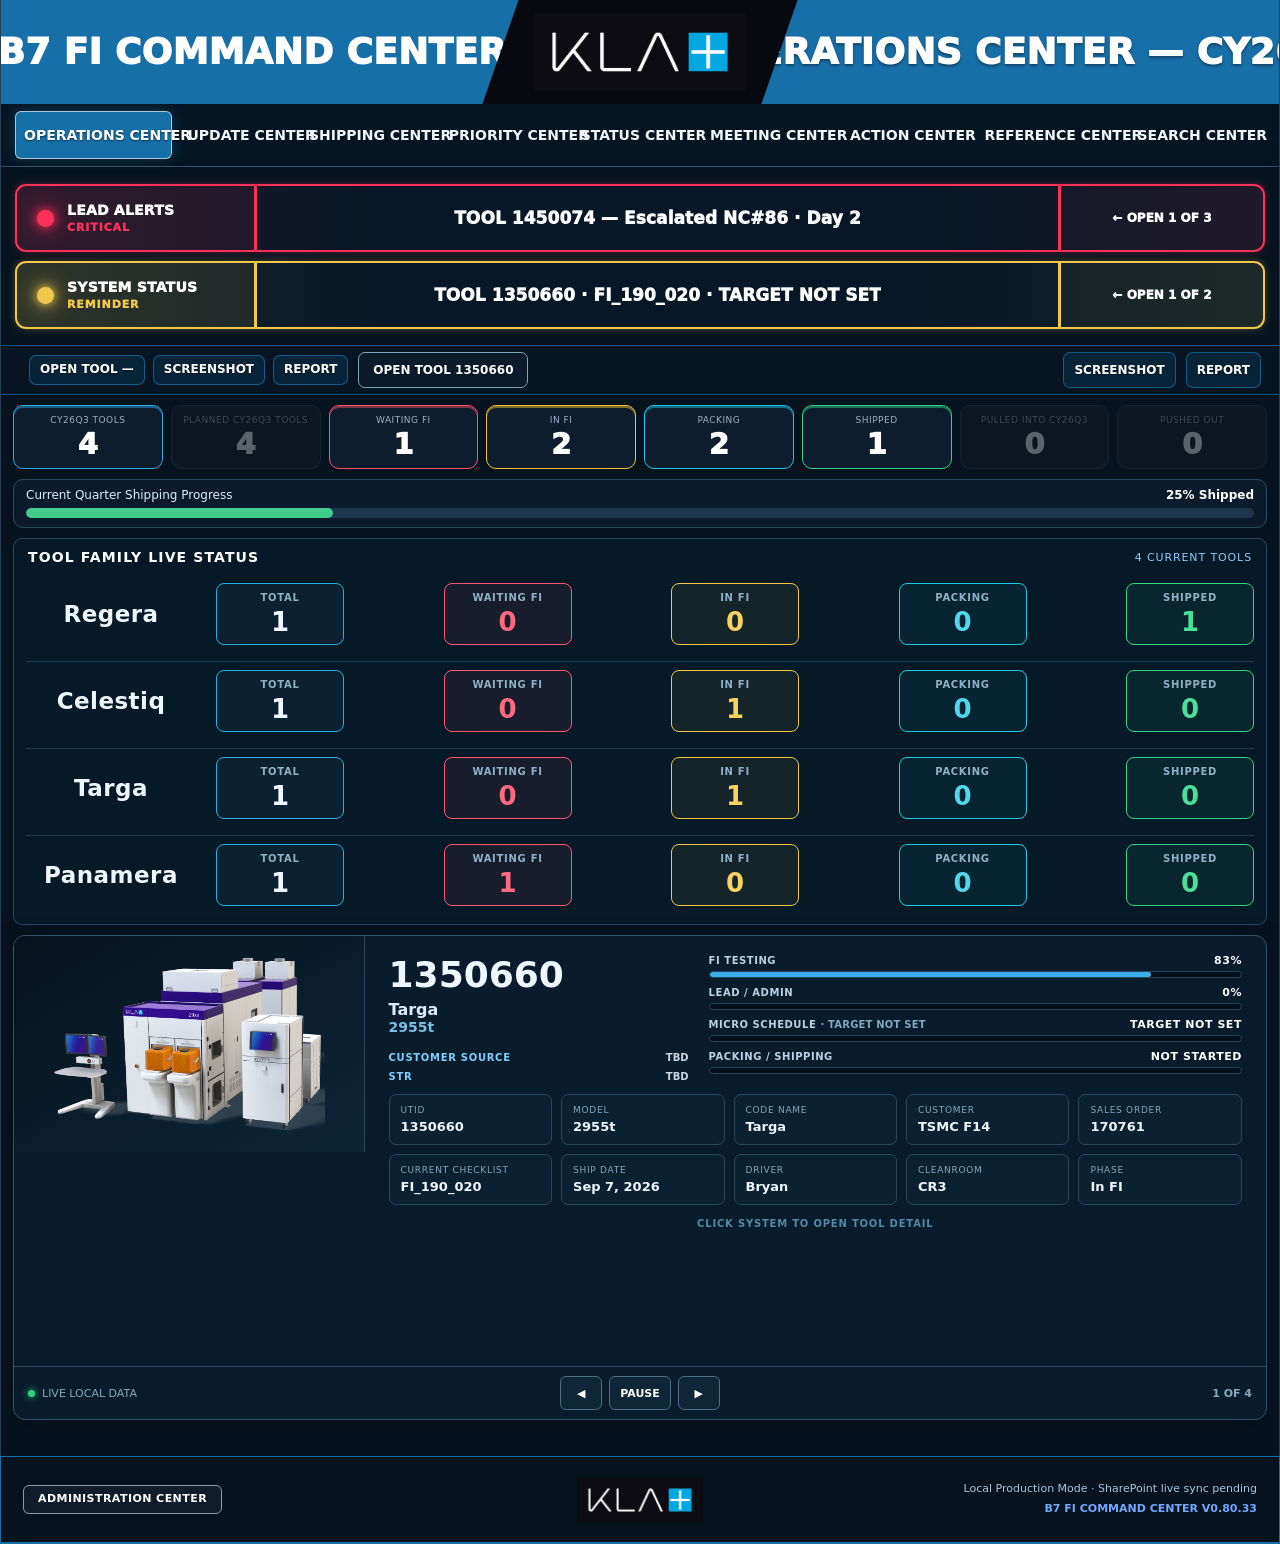
==== commit e6dd67d6: "Download B7 FI Command Center v0.80.64 — Responsiveness Hotfix" ====
--- a/index.html
+++ b/index.html
@@ -1,7 +1,7 @@
 <!DOCTYPE html>
 <html lang="en"><head><meta charset="UTF-8"><meta name="viewport" content="width=device-width,initial-scale=1.0">
-<title>B7 FI Command Center v0.80.63</title><script>window.B7_APP_VERSION="0.80.63";window.VERSION=window.B7_APP_VERSION;</script><link rel="stylesheet" href="css/styles-v0300.css?v=0670"><link rel="stylesheet" href="css/styles-v0210-workflow.css?v=0520"><style>body[data-theme="customer"]{--page-accent:#a78bfa;--page-accent-rgb:167,139,250}</style><link rel="stylesheet" href="css/styles-v0670.css?v=0670"><link rel="stylesheet" href="css/styles-v0700.css?v=0700"><link rel="stylesheet" href="css/styles-v0710.css?v=0710"><link rel="stylesheet" href="css/styles-v0720.css?v=0721"><link rel="stylesheet" href="css/styles-v0730.css?v=0730"><link rel="stylesheet" href="css/styles-v0740.css?v=0741"><link rel="stylesheet" href="css/styles-v0750.css?v=0750"><link rel="stylesheet" href="css/styles-v0760.css?v=0760"><link rel="stylesheet" href="css/styles-v0770.css?v=0770"><link rel="stylesheet" href="css/styles-v0780.css?v=0780"><link rel="stylesheet" href="css/styles-v0790.css?v=0790"><link rel="stylesheet" href="css/styles-v0800.css?v=0800"><link rel="stylesheet" href="css/styles-v0801.css?v=0801"><link rel="stylesheet" href="css/styles-v0803.css?v=0803"><link rel="stylesheet" href="css/styles-v0804.css?v=0805"><link rel="stylesheet" href="css/styles-v0805.css?v=0805"><link rel="stylesheet" href="css/styles-v0806.css?v=0806"><link rel="stylesheet" href="css/styles-v0807.css?v=0807"><link rel="stylesheet" href="css/styles-v0808.css?v=0808"><link rel="stylesheet" href="css/styles-v0812.css?v=0812"><link rel="stylesheet" href="css/styles-v0813.css?v=0813"><link rel="stylesheet" href="css/styles-v0814.css?v=0814"><link rel="stylesheet" href="css/styles-v0815.css?v=0815"><link rel="stylesheet" href="css/styles-v0816.css?v=0816"><link rel="stylesheet" href="css/styles-v0817.css?v=0817"><link rel="stylesheet" href="css/styles-v0818.css?v=0818"><link rel="stylesheet" href="css/styles-v0819.css?v=0819"><link rel="stylesheet" href="css/styles-v0820.css?v=0820"><link rel="stylesheet" href="css/styles-v0821.css?v=0821"><link rel="stylesheet" href="css/styles-v0822.css?v=0822"><link rel="stylesheet" href="css/styles-v0823.css?v=0823"><link rel="stylesheet" href="css/styles-v0824.css?v=0824"><link rel="stylesheet" href="css/styles-v0825.css?v=0825"><link rel="stylesheet" href="css/styles-v0826.css?v=0826"><link rel="stylesheet" href="css/styles-v0827.css?v=0827"><link rel="stylesheet" href="css/styles-v0828.css?v=0828"><link rel="stylesheet" href="css/styles-v0829.css?v=0829"><link rel="stylesheet" href="css/styles-v0830.css?v=0830"><link rel="stylesheet" href="css/styles-v0831.css?v=0831"><link rel="stylesheet" href="css/styles-v0832.css?v=0832"><link rel="stylesheet" href="css/styles-v0833.css?v=0833"><link rel="stylesheet" href="css/styles-v0834.css?v=0834"><link rel="stylesheet" href="css/styles-v0835.css?v=0835"><link rel="stylesheet" href="css/styles-v0836.css?v=0836"><link rel="stylesheet" href="css/styles-v0837.css?v=0837"><link rel="stylesheet" href="css/styles-v0838.css?v=0838"><link rel="stylesheet" href="css/styles-v0839.css?v=0839"><link rel="stylesheet" href="css/styles-v0840.css?v=0840"><link rel="stylesheet" href="css/styles-v0841.css?v=0841"><link rel="stylesheet" href="css/styles-v0842.css?v=0842"><link rel="stylesheet" href="css/styles-v0843.css?v=0843"><link rel="stylesheet" href="css/styles-v0844.css?v=0844"><link rel="stylesheet" href="css/styles-v0845.css?v=0845"><link rel="stylesheet" href="css/styles-v0846.css?v=0846"><link rel="stylesheet" href="css/styles-v0847.css?v=0848"><link rel="stylesheet" href="css/styles-v0849.css?v=0849"><link rel="stylesheet" href="css/styles-v0850.css?v=0850"><link rel="stylesheet" href="css/styles-v0851.css?v=0851"><link rel="stylesheet" href="css/styles-v0852.css?v=0852"><link rel="stylesheet" href="css/styles-v0854.css?v=0854"><link rel="stylesheet" href="css/styles-v0855.css?v=8058"><link rel="stylesheet" href="css/styles-v0860.css?v=8060">
-<link rel="stylesheet" href="css/styles-v0861.css?v=8062"><link rel="stylesheet" href="css/styles-v0863.css?v=8063"></head>
+<title>B7 FI Command Center v0.80.64</title><script>window.B7_APP_VERSION="0.80.64";window.VERSION=window.B7_APP_VERSION;</script><link rel="stylesheet" href="css/styles-v0300.css?v=0670"><link rel="stylesheet" href="css/styles-v0210-workflow.css?v=0520"><style>body[data-theme="customer"]{--page-accent:#a78bfa;--page-accent-rgb:167,139,250}</style><link rel="stylesheet" href="css/styles-v0670.css?v=0670"><link rel="stylesheet" href="css/styles-v0700.css?v=0700"><link rel="stylesheet" href="css/styles-v0710.css?v=0710"><link rel="stylesheet" href="css/styles-v0720.css?v=0721"><link rel="stylesheet" href="css/styles-v0730.css?v=0730"><link rel="stylesheet" href="css/styles-v0740.css?v=0741"><link rel="stylesheet" href="css/styles-v0750.css?v=0750"><link rel="stylesheet" href="css/styles-v0760.css?v=0760"><link rel="stylesheet" href="css/styles-v0770.css?v=0770"><link rel="stylesheet" href="css/styles-v0780.css?v=0780"><link rel="stylesheet" href="css/styles-v0790.css?v=0790"><link rel="stylesheet" href="css/styles-v0800.css?v=0800"><link rel="stylesheet" href="css/styles-v0801.css?v=0801"><link rel="stylesheet" href="css/styles-v0803.css?v=0803"><link rel="stylesheet" href="css/styles-v0804.css?v=0805"><link rel="stylesheet" href="css/styles-v0805.css?v=0805"><link rel="stylesheet" href="css/styles-v0806.css?v=0806"><link rel="stylesheet" href="css/styles-v0807.css?v=0807"><link rel="stylesheet" href="css/styles-v0808.css?v=0808"><link rel="stylesheet" href="css/styles-v0812.css?v=0812"><link rel="stylesheet" href="css/styles-v0813.css?v=0813"><link rel="stylesheet" href="css/styles-v0814.css?v=0814"><link rel="stylesheet" href="css/styles-v0815.css?v=0815"><link rel="stylesheet" href="css/styles-v0816.css?v=0816"><link rel="stylesheet" href="css/styles-v0817.css?v=0817"><link rel="stylesheet" href="css/styles-v0818.css?v=0818"><link rel="stylesheet" href="css/styles-v0819.css?v=0819"><link rel="stylesheet" href="css/styles-v0820.css?v=0820"><link rel="stylesheet" href="css/styles-v0821.css?v=0821"><link rel="stylesheet" href="css/styles-v0822.css?v=0822"><link rel="stylesheet" href="css/styles-v0823.css?v=0823"><link rel="stylesheet" href="css/styles-v0824.css?v=0824"><link rel="stylesheet" href="css/styles-v0825.css?v=0825"><link rel="stylesheet" href="css/styles-v0826.css?v=0826"><link rel="stylesheet" href="css/styles-v0827.css?v=0827"><link rel="stylesheet" href="css/styles-v0828.css?v=0828"><link rel="stylesheet" href="css/styles-v0829.css?v=0829"><link rel="stylesheet" href="css/styles-v0830.css?v=0830"><link rel="stylesheet" href="css/styles-v0831.css?v=0831"><link rel="stylesheet" href="css/styles-v0832.css?v=0832"><link rel="stylesheet" href="css/styles-v0833.css?v=0833"><link rel="stylesheet" href="css/styles-v0834.css?v=0834"><link rel="stylesheet" href="css/styles-v0835.css?v=0835"><link rel="stylesheet" href="css/styles-v0836.css?v=0836"><link rel="stylesheet" href="css/styles-v0837.css?v=0837"><link rel="stylesheet" href="css/styles-v0838.css?v=0838"><link rel="stylesheet" href="css/styles-v0839.css?v=0839"><link rel="stylesheet" href="css/styles-v0840.css?v=0840"><link rel="stylesheet" href="css/styles-v0841.css?v=0841"><link rel="stylesheet" href="css/styles-v0842.css?v=0842"><link rel="stylesheet" href="css/styles-v0843.css?v=0843"><link rel="stylesheet" href="css/styles-v0844.css?v=0844"><link rel="stylesheet" href="css/styles-v0845.css?v=0845"><link rel="stylesheet" href="css/styles-v0846.css?v=0846"><link rel="stylesheet" href="css/styles-v0847.css?v=0848"><link rel="stylesheet" href="css/styles-v0849.css?v=0849"><link rel="stylesheet" href="css/styles-v0850.css?v=0850"><link rel="stylesheet" href="css/styles-v0851.css?v=0851"><link rel="stylesheet" href="css/styles-v0852.css?v=0852"><link rel="stylesheet" href="css/styles-v0854.css?v=0854"><link rel="stylesheet" href="css/styles-v0855.css?v=8058"><link rel="stylesheet" href="css/styles-v0860.css?v=8060">
+<link rel="stylesheet" href="css/styles-v0861.css?v=8062"><link rel="stylesheet" href="css/styles-v0863.css?v=8064"></head>
 <body data-theme="home">
 <div class="sticky-header"><header class="hero compact-hero v57-hero">
   <div class="v57-header">
@@ -24,11 +24,11 @@
 <button id="screenshotExit" class="screenshot-exit">Exit Screenshot Mode</button>
 
 <footer class="v57-footer">
-      <strong id="appVersionLabel">B7 FI COMMAND CENTER V0.80.63</strong>
+      <strong id="appVersionLabel">B7 FI COMMAND CENTER V0.80.64</strong>
       <button id="administrationCenterFooter" class="v57-admin-footer-btn">ADMINISTRATION CENTER</button>
       <span>Building 7 · Final Integration · Operations</span>
     </footer>
 <script>window.addEventListener('error',function(e){var a=document.getElementById('app');if(a&&!a.dataset.rendered)a.innerHTML='<div class="panel"><h2>Command Center could not load</h2><p class="gray">'+String(e.message||'Unknown error')+'</p></div>'})</script>
 <div id="wallboardControls" class="wallboard-controls" aria-label="Wallboard controls"><button id="wallPrev">◀</button><button id="wallPause">PAUSE</button><button id="wallNext">▶</button><button id="wallExit">EXIT WALLBOARD</button><span id="wallLive">● LIVE</span></div>
 <script src="js/app-v0300.js?v=8059"></script><script src="js/merge-bridge-v0400.js?v=0410"></script><script src="js/app-v0210-workflow.js?v=0410"></script><script src="js/merge-compat-v0400.js?v=0410"></script><script src="js/merge-fixes-v0410.js?v=0410"></script><script src="js/patch-v0430.js?v=0430"></script><script src="js/patch-v0450.js?v=0450"></script><script src="js/patch-v0460.js?v=0460"></script><script src="js/patch-v0470.js?v=0470"></script><script src="js/patch-v0480.js?v=0480"></script><script src="js/patch-v0490.js?v=0490"></script><script src="js/patch-v0491.js?v=0491"></script><script src="js/patch-v0492.js?v=0492"></script><script src="js/patch-v0500.js?v=0500"></script><script src="js/patch-v0510.js?v=8059"></script><script src="js/patch-v0600.js?v=0600"></script><script src="js/patch-v0610.js?v=0610"></script><script src="js/patch-v0620.js?v=0620"></script><script src="js/patch-v0630.js?v=0630"></script><script src="js/patch-v0640.js?v=0640"></script><script src="js/patch-v0650.js?v=0650"></script><script src="js/patch-v0660.js?v=0660"></script><script src="js/patch-v0670.js?v=0670"></script><script src="js/patch-v0700.js?v=0700"></script><script src="js/patch-v0710.js?v=0710"></script><script src="js/patch-v0720.js?v=0721"></script><script src="js/patch-v0730.js?v=0730"></script><script src="js/patch-v0740.js?v=0741"></script><script src="js/patch-v0750.js?v=0750"></script><script src="js/patch-v0760.js?v=0760"></script><script src="js/patch-v0770.js?v=0770"></script><script src="js/patch-v0780.js?v=0780"></script><script src="js/patch-v0790.js?v=0790"></script><script src="js/patch-v0800.js?v=0800"></script><script src="js/patch-v0801.js?v=0801"></script><script src="js/patch-v0803.js?v=0807"></script><script src="js/patch-v0804.js?v=0805"></script><script src="js/patch-v0806.js?v=0806"></script><script src="js/patch-v0808.js?v=0810"></script><script src="js/patch-v0809.js?v=0810"></script><script src="js/patch-v0815.js?v=0815"></script><script src="js/patch-v0819.js?v=0819"></script><script src="js/patch-v0820.js?v=0820"></script><script src="js/patch-v0821.js?v=0821"></script><script src="js/patch-v0822.js?v=0822"></script><script src="js/patch-v0823.js?v=0823"></script><script src="js/patch-v0824.js?v=0824"></script><script src="js/patch-v0825.js?v=0825"></script><script src="js/patch-v0826.js?v=0826"></script><script src="js/patch-v0827.js?v=0827"></script><script src="js/patch-v0828.js?v=0828"></script><script src="js/patch-v0829.js?v=0829"></script><script src="js/patch-v0830.js?v=0830"></script><script src="js/patch-v0831.js?v=0831"></script><script src="js/patch-v0832.js?v=0832"></script><script src="js/patch-v0833.js?v=0833"></script><script src="js/patch-v0834.js?v=0834"></script><script src="js/patch-v0835.js?v=0835"></script><script src="js/patch-v0836.js?v=0836"></script><script src="js/patch-v0837.js?v=0837"></script><script src="js/patch-v0838.js?v=8059"></script><script src="js/patch-v0839.js?v=0839"></script><script src="js/patch-v0840.js?v=0840"></script><script src="js/patch-v0841.js?v=0841"></script><script src="js/patch-v0842.js?v=0842"></script><script src="js/patch-v0843.js?v=0843"></script><script src="js/patch-v0844.js?v=0844"></script><script src="js/patch-v0845.js?v=0845"></script><script src="js/patch-v0846.js?v=0846"></script><script src="js/patch-v0847.js?v=0848"></script><script src="js/patch-v0849.js?v=0849"></script><script src="js/patch-v0850.js?v=0850"></script><script src="js/patch-v0851.js?v=0851"></script><script src="js/patch-v0852.js?v=0852"></script><script src="js/patch-v0854.js?v=0854"></script><script src="js/patch-v0860.js?v=8060"></script>
-<script src="js/patch-v0861.js?v=8062"></script><script src="js/patch-v0863.js?v=8063"></script></body></html>+<script src="js/patch-v0861.js?v=8062"></script><script src="js/patch-v0863.js?v=8064"></script></body></html>
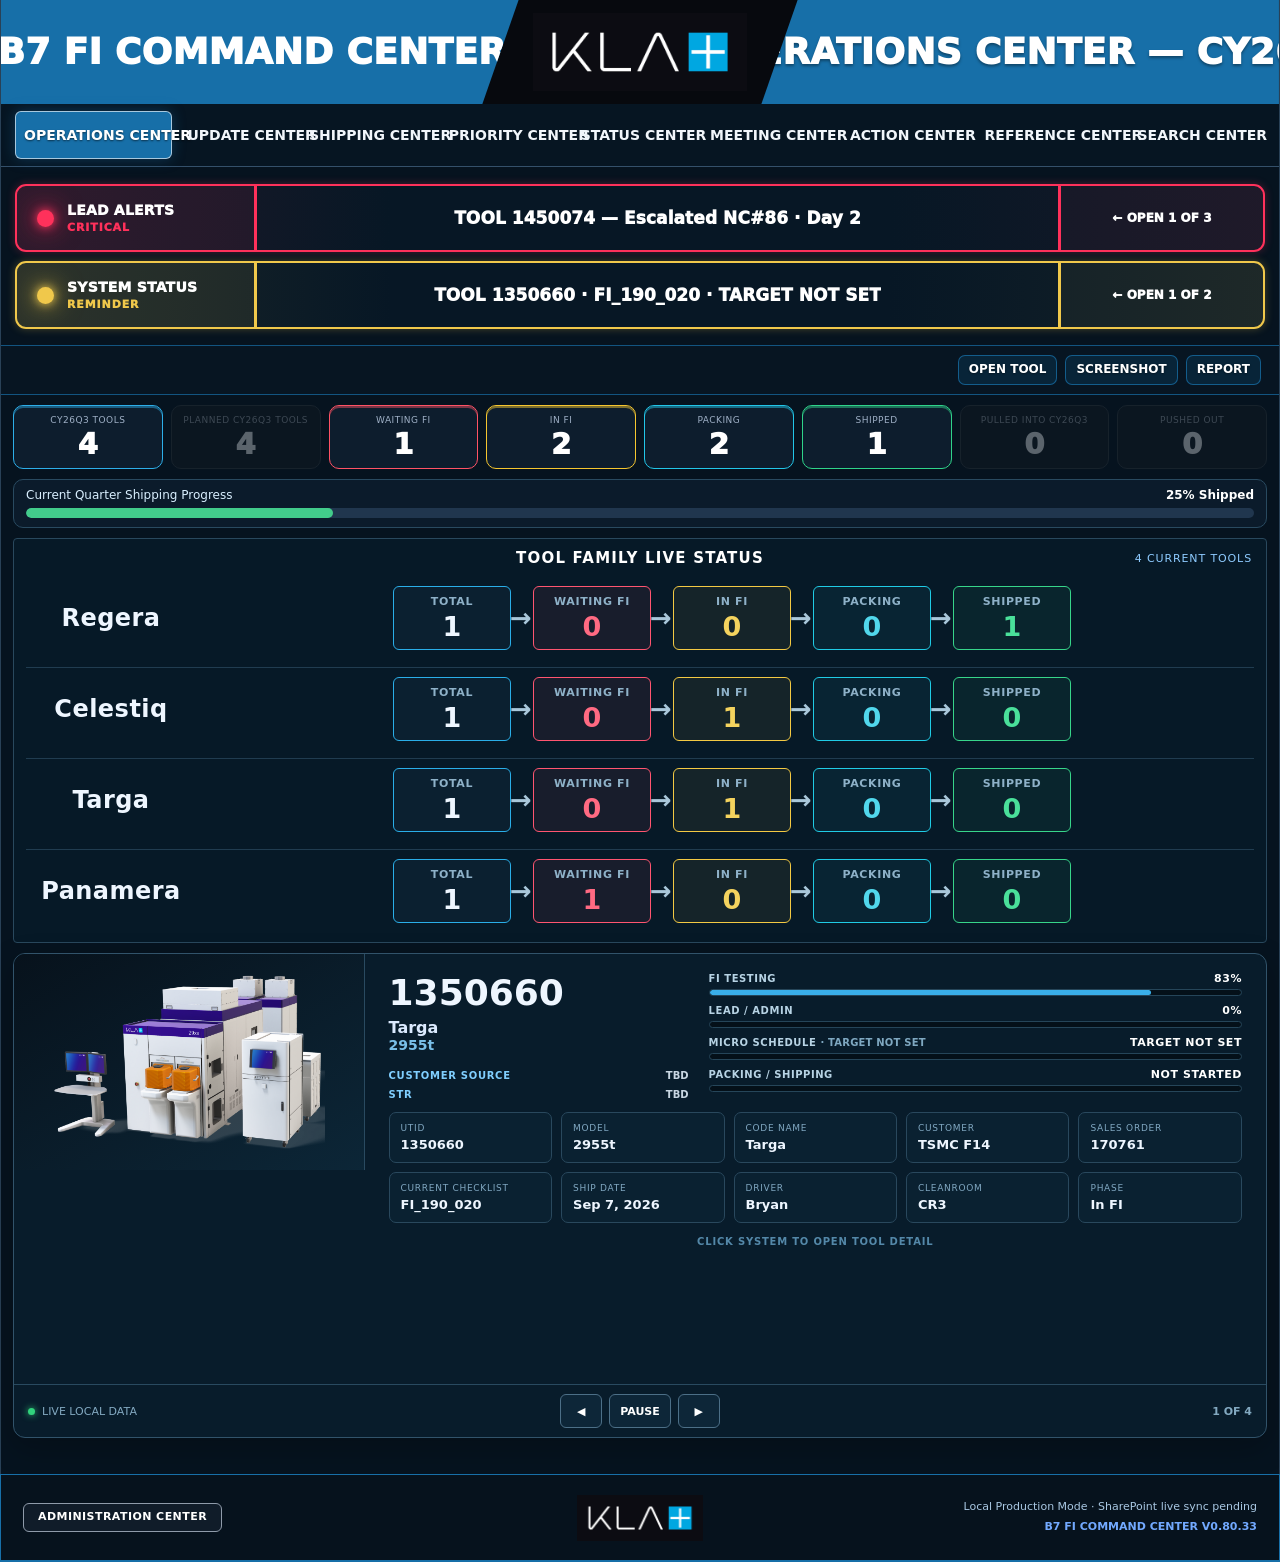
==== commit af79b8e6: "Download B7 FI Command Center v1.0.0 — Clean Runtime / Operations Final" ====
--- a/index.html
+++ b/index.html
@@ -1,8 +1,8 @@
 <!DOCTYPE html>
 <html lang="en"><head><meta charset="UTF-8"><meta name="viewport" content="width=device-width,initial-scale=1.0">
-<title>B7 FI Command Center v0.80.64</title><script>window.B7_APP_VERSION="0.80.64";window.VERSION=window.B7_APP_VERSION;</script><link rel="stylesheet" href="css/styles-v0300.css?v=0670"><link rel="stylesheet" href="css/styles-v0210-workflow.css?v=0520"><style>body[data-theme="customer"]{--page-accent:#a78bfa;--page-accent-rgb:167,139,250}</style><link rel="stylesheet" href="css/styles-v0670.css?v=0670"><link rel="stylesheet" href="css/styles-v0700.css?v=0700"><link rel="stylesheet" href="css/styles-v0710.css?v=0710"><link rel="stylesheet" href="css/styles-v0720.css?v=0721"><link rel="stylesheet" href="css/styles-v0730.css?v=0730"><link rel="stylesheet" href="css/styles-v0740.css?v=0741"><link rel="stylesheet" href="css/styles-v0750.css?v=0750"><link rel="stylesheet" href="css/styles-v0760.css?v=0760"><link rel="stylesheet" href="css/styles-v0770.css?v=0770"><link rel="stylesheet" href="css/styles-v0780.css?v=0780"><link rel="stylesheet" href="css/styles-v0790.css?v=0790"><link rel="stylesheet" href="css/styles-v0800.css?v=0800"><link rel="stylesheet" href="css/styles-v0801.css?v=0801"><link rel="stylesheet" href="css/styles-v0803.css?v=0803"><link rel="stylesheet" href="css/styles-v0804.css?v=0805"><link rel="stylesheet" href="css/styles-v0805.css?v=0805"><link rel="stylesheet" href="css/styles-v0806.css?v=0806"><link rel="stylesheet" href="css/styles-v0807.css?v=0807"><link rel="stylesheet" href="css/styles-v0808.css?v=0808"><link rel="stylesheet" href="css/styles-v0812.css?v=0812"><link rel="stylesheet" href="css/styles-v0813.css?v=0813"><link rel="stylesheet" href="css/styles-v0814.css?v=0814"><link rel="stylesheet" href="css/styles-v0815.css?v=0815"><link rel="stylesheet" href="css/styles-v0816.css?v=0816"><link rel="stylesheet" href="css/styles-v0817.css?v=0817"><link rel="stylesheet" href="css/styles-v0818.css?v=0818"><link rel="stylesheet" href="css/styles-v0819.css?v=0819"><link rel="stylesheet" href="css/styles-v0820.css?v=0820"><link rel="stylesheet" href="css/styles-v0821.css?v=0821"><link rel="stylesheet" href="css/styles-v0822.css?v=0822"><link rel="stylesheet" href="css/styles-v0823.css?v=0823"><link rel="stylesheet" href="css/styles-v0824.css?v=0824"><link rel="stylesheet" href="css/styles-v0825.css?v=0825"><link rel="stylesheet" href="css/styles-v0826.css?v=0826"><link rel="stylesheet" href="css/styles-v0827.css?v=0827"><link rel="stylesheet" href="css/styles-v0828.css?v=0828"><link rel="stylesheet" href="css/styles-v0829.css?v=0829"><link rel="stylesheet" href="css/styles-v0830.css?v=0830"><link rel="stylesheet" href="css/styles-v0831.css?v=0831"><link rel="stylesheet" href="css/styles-v0832.css?v=0832"><link rel="stylesheet" href="css/styles-v0833.css?v=0833"><link rel="stylesheet" href="css/styles-v0834.css?v=0834"><link rel="stylesheet" href="css/styles-v0835.css?v=0835"><link rel="stylesheet" href="css/styles-v0836.css?v=0836"><link rel="stylesheet" href="css/styles-v0837.css?v=0837"><link rel="stylesheet" href="css/styles-v0838.css?v=0838"><link rel="stylesheet" href="css/styles-v0839.css?v=0839"><link rel="stylesheet" href="css/styles-v0840.css?v=0840"><link rel="stylesheet" href="css/styles-v0841.css?v=0841"><link rel="stylesheet" href="css/styles-v0842.css?v=0842"><link rel="stylesheet" href="css/styles-v0843.css?v=0843"><link rel="stylesheet" href="css/styles-v0844.css?v=0844"><link rel="stylesheet" href="css/styles-v0845.css?v=0845"><link rel="stylesheet" href="css/styles-v0846.css?v=0846"><link rel="stylesheet" href="css/styles-v0847.css?v=0848"><link rel="stylesheet" href="css/styles-v0849.css?v=0849"><link rel="stylesheet" href="css/styles-v0850.css?v=0850"><link rel="stylesheet" href="css/styles-v0851.css?v=0851"><link rel="stylesheet" href="css/styles-v0852.css?v=0852"><link rel="stylesheet" href="css/styles-v0854.css?v=0854"><link rel="stylesheet" href="css/styles-v0855.css?v=8058"><link rel="stylesheet" href="css/styles-v0860.css?v=8060">
-<link rel="stylesheet" href="css/styles-v0861.css?v=8062"><link rel="stylesheet" href="css/styles-v0863.css?v=8064"></head>
-<body data-theme="home">
+<title>B7 FI Command Center</title><script src="js/version-v1000.js?v=1.0.0"></script><link rel="stylesheet" href="css/styles-v0300.css?v=0670"><link rel="stylesheet" href="css/styles-v0210-workflow.css?v=0520"><style>body[data-theme="customer"]{--page-accent:#a78bfa;--page-accent-rgb:167,139,250}</style><link rel="stylesheet" href="css/styles-v0670.css?v=0670"><link rel="stylesheet" href="css/styles-v0700.css?v=0700"><link rel="stylesheet" href="css/styles-v0710.css?v=0710"><link rel="stylesheet" href="css/styles-v0720.css?v=0721"><link rel="stylesheet" href="css/styles-v0730.css?v=0730"><link rel="stylesheet" href="css/styles-v0740.css?v=0741"><link rel="stylesheet" href="css/styles-v0750.css?v=0750"><link rel="stylesheet" href="css/styles-v0760.css?v=0760"><link rel="stylesheet" href="css/styles-v0770.css?v=0770"><link rel="stylesheet" href="css/styles-v0780.css?v=0780"><link rel="stylesheet" href="css/styles-v0790.css?v=0790"><link rel="stylesheet" href="css/styles-v0800.css?v=0800"><link rel="stylesheet" href="css/styles-v0801.css?v=0801"><link rel="stylesheet" href="css/styles-v0803.css?v=0803"><link rel="stylesheet" href="css/styles-v0804.css?v=0805"><link rel="stylesheet" href="css/styles-v0805.css?v=0805"><link rel="stylesheet" href="css/styles-v0806.css?v=0806"><link rel="stylesheet" href="css/styles-v0807.css?v=0807"><link rel="stylesheet" href="css/styles-v0808.css?v=0808"><link rel="stylesheet" href="css/styles-v0812.css?v=0812"><link rel="stylesheet" href="css/styles-v0813.css?v=0813"><link rel="stylesheet" href="css/styles-v0814.css?v=0814"><link rel="stylesheet" href="css/styles-v0815.css?v=0815"><link rel="stylesheet" href="css/styles-v0816.css?v=0816"><link rel="stylesheet" href="css/styles-v0817.css?v=0817"><link rel="stylesheet" href="css/styles-v0818.css?v=0818"><link rel="stylesheet" href="css/styles-v0819.css?v=0819"><link rel="stylesheet" href="css/styles-v0820.css?v=0820"><link rel="stylesheet" href="css/styles-v0821.css?v=0821"><link rel="stylesheet" href="css/styles-v0822.css?v=0822"><link rel="stylesheet" href="css/styles-v0823.css?v=0823"><link rel="stylesheet" href="css/styles-v0824.css?v=0824"><link rel="stylesheet" href="css/styles-v0825.css?v=0825"><link rel="stylesheet" href="css/styles-v0826.css?v=0826"><link rel="stylesheet" href="css/styles-v0827.css?v=0827"><link rel="stylesheet" href="css/styles-v0828.css?v=0828"><link rel="stylesheet" href="css/styles-v0829.css?v=0829"><link rel="stylesheet" href="css/styles-v0830.css?v=0830"><link rel="stylesheet" href="css/styles-v0831.css?v=0831"><link rel="stylesheet" href="css/styles-v0832.css?v=0832"><link rel="stylesheet" href="css/styles-v0833.css?v=0833"><link rel="stylesheet" href="css/styles-v0834.css?v=0834"><link rel="stylesheet" href="css/styles-v0835.css?v=0835"><link rel="stylesheet" href="css/styles-v0836.css?v=0836"><link rel="stylesheet" href="css/styles-v0837.css?v=0837"><link rel="stylesheet" href="css/styles-v0838.css?v=0838"><link rel="stylesheet" href="css/styles-v0839.css?v=0839"><link rel="stylesheet" href="css/styles-v0840.css?v=0840"><link rel="stylesheet" href="css/styles-v0841.css?v=0841"><link rel="stylesheet" href="css/styles-v0842.css?v=0842"><link rel="stylesheet" href="css/styles-v0843.css?v=0843"><link rel="stylesheet" href="css/styles-v0844.css?v=0844"><link rel="stylesheet" href="css/styles-v0845.css?v=0845"><link rel="stylesheet" href="css/styles-v0846.css?v=0846"><link rel="stylesheet" href="css/styles-v0847.css?v=0848"><link rel="stylesheet" href="css/styles-v0849.css?v=0849"><link rel="stylesheet" href="css/styles-v0850.css?v=0850"><link rel="stylesheet" href="css/styles-v0851.css?v=0851"><link rel="stylesheet" href="css/styles-v0852.css?v=0852"><link rel="stylesheet" href="css/styles-v0854.css?v=0854"><link rel="stylesheet" href="css/styles-v0855.css?v=8058"><link rel="stylesheet" href="css/styles-v0860.css?v=8060">
+<link rel="stylesheet" href="css/styles-v0861.css?v=8062"><link rel="stylesheet" href="css/styles-v0863.css?v=8064"><link rel="stylesheet" href="css/styles-v1000.css?v=1.0.0"></head>
+<body class="b7-booting" data-theme="home">
 <div class="sticky-header"><header class="hero compact-hero v57-hero">
   <div class="v57-header">
     <section class="v57-header-left">B7 FI COMMAND CENTER</section>
@@ -19,16 +19,18 @@
 <button data-view="meetingcenter" class="nav-btn">Meeting Center</button>
 <button data-view="actions" class="nav-btn">Action Center</button>
 <button data-view="referencecenter" class="nav-btn">Reference Center</button>
+<button data-view="searchcenter" class="nav-btn">Search Center</button>
 </nav><div class="header-status-stack"><div id="topActionBar" class="top-action-bar"></div><div id="operationsBar" class="operations-bar"><div class="ops-health"><span class="ops-live-dot"></span><b>COMMAND CENTER</b><span id="opsSync">Local test data</span></div><div class="ops-ticker"><span class="ops-ticker-label">FLEET STATUS</span><span id="opsTickerText">Loading fleet status…</span></div><div class="ops-summary"><span id="opsTaskCount">0 open actions</span><span class="ops-divider">•</span><span id="opsPresence">Context: fleet overview</span></div></div><div id="floatingActions" class="floating-actions page-toolbar" aria-label="Page actions"></div></div></div>
+<div id="b7BootCover">B7 FI COMMAND CENTER · LOADING</div>
 <main id="app" class="page-shell"><div class="panel"><h2>Loading B7 FI Command Center…</h2></div></main>
 <button id="screenshotExit" class="screenshot-exit">Exit Screenshot Mode</button>
 
 <footer class="v57-footer">
-      <strong id="appVersionLabel">B7 FI COMMAND CENTER V0.80.64</strong>
+      <strong id="appVersionLabel"></strong>
       <button id="administrationCenterFooter" class="v57-admin-footer-btn">ADMINISTRATION CENTER</button>
       <span>Building 7 · Final Integration · Operations</span>
     </footer>
 <script>window.addEventListener('error',function(e){var a=document.getElementById('app');if(a&&!a.dataset.rendered)a.innerHTML='<div class="panel"><h2>Command Center could not load</h2><p class="gray">'+String(e.message||'Unknown error')+'</p></div>'})</script>
 <div id="wallboardControls" class="wallboard-controls" aria-label="Wallboard controls"><button id="wallPrev">◀</button><button id="wallPause">PAUSE</button><button id="wallNext">▶</button><button id="wallExit">EXIT WALLBOARD</button><span id="wallLive">● LIVE</span></div>
-<script src="js/app-v0300.js?v=8059"></script><script src="js/merge-bridge-v0400.js?v=0410"></script><script src="js/app-v0210-workflow.js?v=0410"></script><script src="js/merge-compat-v0400.js?v=0410"></script><script src="js/merge-fixes-v0410.js?v=0410"></script><script src="js/patch-v0430.js?v=0430"></script><script src="js/patch-v0450.js?v=0450"></script><script src="js/patch-v0460.js?v=0460"></script><script src="js/patch-v0470.js?v=0470"></script><script src="js/patch-v0480.js?v=0480"></script><script src="js/patch-v0490.js?v=0490"></script><script src="js/patch-v0491.js?v=0491"></script><script src="js/patch-v0492.js?v=0492"></script><script src="js/patch-v0500.js?v=0500"></script><script src="js/patch-v0510.js?v=8059"></script><script src="js/patch-v0600.js?v=0600"></script><script src="js/patch-v0610.js?v=0610"></script><script src="js/patch-v0620.js?v=0620"></script><script src="js/patch-v0630.js?v=0630"></script><script src="js/patch-v0640.js?v=0640"></script><script src="js/patch-v0650.js?v=0650"></script><script src="js/patch-v0660.js?v=0660"></script><script src="js/patch-v0670.js?v=0670"></script><script src="js/patch-v0700.js?v=0700"></script><script src="js/patch-v0710.js?v=0710"></script><script src="js/patch-v0720.js?v=0721"></script><script src="js/patch-v0730.js?v=0730"></script><script src="js/patch-v0740.js?v=0741"></script><script src="js/patch-v0750.js?v=0750"></script><script src="js/patch-v0760.js?v=0760"></script><script src="js/patch-v0770.js?v=0770"></script><script src="js/patch-v0780.js?v=0780"></script><script src="js/patch-v0790.js?v=0790"></script><script src="js/patch-v0800.js?v=0800"></script><script src="js/patch-v0801.js?v=0801"></script><script src="js/patch-v0803.js?v=0807"></script><script src="js/patch-v0804.js?v=0805"></script><script src="js/patch-v0806.js?v=0806"></script><script src="js/patch-v0808.js?v=0810"></script><script src="js/patch-v0809.js?v=0810"></script><script src="js/patch-v0815.js?v=0815"></script><script src="js/patch-v0819.js?v=0819"></script><script src="js/patch-v0820.js?v=0820"></script><script src="js/patch-v0821.js?v=0821"></script><script src="js/patch-v0822.js?v=0822"></script><script src="js/patch-v0823.js?v=0823"></script><script src="js/patch-v0824.js?v=0824"></script><script src="js/patch-v0825.js?v=0825"></script><script src="js/patch-v0826.js?v=0826"></script><script src="js/patch-v0827.js?v=0827"></script><script src="js/patch-v0828.js?v=0828"></script><script src="js/patch-v0829.js?v=0829"></script><script src="js/patch-v0830.js?v=0830"></script><script src="js/patch-v0831.js?v=0831"></script><script src="js/patch-v0832.js?v=0832"></script><script src="js/patch-v0833.js?v=0833"></script><script src="js/patch-v0834.js?v=0834"></script><script src="js/patch-v0835.js?v=0835"></script><script src="js/patch-v0836.js?v=0836"></script><script src="js/patch-v0837.js?v=0837"></script><script src="js/patch-v0838.js?v=8059"></script><script src="js/patch-v0839.js?v=0839"></script><script src="js/patch-v0840.js?v=0840"></script><script src="js/patch-v0841.js?v=0841"></script><script src="js/patch-v0842.js?v=0842"></script><script src="js/patch-v0843.js?v=0843"></script><script src="js/patch-v0844.js?v=0844"></script><script src="js/patch-v0845.js?v=0845"></script><script src="js/patch-v0846.js?v=0846"></script><script src="js/patch-v0847.js?v=0848"></script><script src="js/patch-v0849.js?v=0849"></script><script src="js/patch-v0850.js?v=0850"></script><script src="js/patch-v0851.js?v=0851"></script><script src="js/patch-v0852.js?v=0852"></script><script src="js/patch-v0854.js?v=0854"></script><script src="js/patch-v0860.js?v=8060"></script>
-<script src="js/patch-v0861.js?v=8062"></script><script src="js/patch-v0863.js?v=8064"></script></body></html>+<script src="js/app-v0300.js?v=8059"></script><script src="js/merge-bridge-v0400.js?v=0410"></script><script src="js/app-v0210-workflow.js?v=0410"></script><script src="js/merge-compat-v0400.js?v=0410"></script><script src="js/merge-fixes-v0410.js?v=0410"></script><script src="js/patch-v0430.js?v=0430"></script><script src="js/patch-v0450.js?v=0450"></script><script src="js/patch-v0460.js?v=0460"></script><script src="js/patch-v0470.js?v=0470"></script><script src="js/patch-v0480.js?v=0480"></script><script src="js/patch-v0490.js?v=0490"></script><script src="js/patch-v0491.js?v=0491"></script><script src="js/patch-v0492.js?v=0492"></script><script src="js/patch-v0500.js?v=0500"></script><script src="js/patch-v0510.js?v=8059"></script><script src="js/patch-v0600.js?v=0600"></script><script src="js/patch-v0610.js?v=0610"></script><script src="js/patch-v0620.js?v=0620"></script><script src="js/patch-v0630.js?v=0630"></script><script src="js/patch-v0640.js?v=0640"></script><script src="js/patch-v0650.js?v=0650"></script><script src="js/patch-v0660.js?v=0660"></script><script src="js/patch-v0670.js?v=0670"></script><script src="js/patch-v0700.js?v=0700"></script><script src="js/patch-v0710.js?v=0710"></script><script src="js/patch-v0720.js?v=0721"></script><script src="js/patch-v0730.js?v=0730"></script><script src="js/patch-v0740.js?v=0741"></script><script src="js/patch-v0750.js?v=0750"></script><script src="js/patch-v0760.js?v=0760"></script><script src="js/patch-v0770.js?v=0770"></script><script src="js/patch-v0780.js?v=0780"></script><script src="js/patch-v0790.js?v=0790"></script><script src="js/patch-v0800.js?v=0800"></script><script src="js/patch-v0801.js?v=0801"></script><script src="js/patch-v0803.js?v=0807"></script><script src="js/patch-v0804.js?v=0805"></script><script src="js/patch-v0806.js?v=0806"></script><script src="js/patch-v0808.js?v=0810"></script><script src="js/patch-v0809.js?v=0810"></script><script src="js/patch-v0815.js?v=0815"></script><script src="js/patch-v0819.js?v=0819"></script><script src="js/patch-v0820.js?v=0820"></script><script src="js/patch-v0821.js?v=0821"></script><script src="js/patch-v0822.js?v=0822"></script><script src="js/patch-v0823.js?v=0823"></script><script src="js/patch-v0824.js?v=0824"></script><script src="js/patch-v0825.js?v=0825"></script><script src="js/patch-v0826.js?v=0826"></script><script src="js/patch-v0827.js?v=0827"></script><script src="js/patch-v0828.js?v=0828"></script><script src="js/patch-v0829.js?v=0829"></script><script src="js/patch-v0830.js?v=0830"></script><script src="js/patch-v0831.js?v=0831"></script><script src="js/patch-v0832.js?v=0832"></script><script src="js/patch-v0833.js?v=0833"></script><script src="js/patch-v0834.js?v=0834"></script><script src="js/patch-v0835.js?v=0835"></script><script src="js/patch-v0836.js?v=0836"></script><script src="js/patch-v0837.js?v=0837"></script><script src="js/patch-v0838.js?v=8059"></script><script src="js/patch-v0839.js?v=0839"></script><script src="js/patch-v0840.js?v=0840"></script><script src="js/patch-v0841.js?v=0841"></script><script src="js/patch-v0842.js?v=0842"></script><script src="js/patch-v0843.js?v=0843"></script><script src="js/patch-v0844.js?v=0844"></script><script src="js/patch-v0845.js?v=0845"></script><script src="js/patch-v0846.js?v=0846"></script><script src="js/patch-v0847.js?v=0848"></script><script src="js/patch-v0849.js?v=0849"></script><script src="js/patch-v0850.js?v=0850"></script><script src="js/patch-v0851.js?v=0851"></script><script src="js/patch-v0852.js?v=0852"></script><script src="js/patch-v0854.js?v=0854"></script>
+<script src="js/patch-v0861.js?v=8062"></script><script src="js/app-runtime-v1000.js?v=1.0.0"></script></body></html>
--- a/css/styles-v1000.css
+++ b/css/styles-v1000.css
@@ -0,0 +1,41 @@
+/* B7 FI Command Center v1.0.0 — clean runtime / Operations final layout */
+html,body{min-height:100%;}
+body.b7-booting .sticky-header,body.b7-booting #app,body.b7-booting footer.v57-footer{visibility:hidden!important}
+#b7BootCover{position:fixed;inset:0;z-index:99999;display:flex;align-items:center;justify-content:center;background:#07111f;color:#fff;font-weight:900;letter-spacing:.08em;font-size:20px}
+body:not(.b7-booting) #b7BootCover{display:none}
+/* single page rails */
+body>.sticky-header,body>main#app,body>footer.v57-footer{width:100%!important;max-width:none!important;margin-left:0!important;margin-right:0!important;box-sizing:border-box!important}
+body>main#app.page-shell{padding-left:12px!important;padding-right:12px!important;padding-bottom:18px!important;min-height:0!important;flex:none!important}
+body{display:block!important;min-height:100vh!important;background:#07111f!important}
+body>footer.v57-footer{margin-top:0!important}
+/* Operations child rails align with alert/status bars */
+body[data-center="home"] #app.page-shell{padding-top:10px!important}
+body[data-center="home"] .v825-operations-live,body[data-center="home"] .v803-live-shell,body.v825-operations-dashboard .v825-operations-live{width:100%!important;max-width:none!important;margin:0!important;padding-left:0!important;padding-right:0!important}
+body[data-center="home"] .v825-operations-live>.v802-live-metrics,
+body[data-center="home"] .v825-operations-live>.v829-quarter-progress,
+body[data-center="home"] .v825-operations-live>.v861-family-section,
+body[data-center="home"] .v825-operations-live>.v802-carousel{width:100%!important;max-width:none!important;margin-left:0!important;margin-right:0!important}
+/* Tool family = process flow */
+.v861-family-section{border-radius:4px!important;padding:10px 12px!important}
+.v861-family-header{justify-content:center!important;position:relative!important;text-align:center!important}
+.v861-family-header strong{font-size:15px!important}.v861-family-header span{position:absolute!important;right:2px!important;font-size:11px!important}
+.v861-family-row{grid-template-columns:170px minmax(0,1fr)!important;align-items:center!important;gap:14px!important;padding:9px 0!important}
+.v861-family-row h3{font-size:24px!important;text-align:center!important;margin:0!important}
+.v861-family-kpis{display:flex!important;align-items:center!important;justify-content:center!important;gap:0!important;min-width:0!important}
+.v861-family-kpi{position:relative!important;display:flex!important;flex-direction:column!important;align-items:center!important;justify-content:center!important;width:118px!important;min-width:102px!important;max-width:118px!important;min-height:64px!important;padding:7px 8px!important;margin:0 22px 0 0!important;text-align:center!important;border-radius:6px!important}
+.v861-family-kpi:last-child{margin-right:0!important}
+.v861-family-kpi:not(:last-child)::after{content:'→';position:absolute;right:-22px;top:50%;transform:translateY(-50%);width:22px;text-align:center;color:#a9c7da;font-size:26px;font-weight:900;line-height:1}
+.v861-family-kpi span{font-size:11px!important;font-weight:800!important;line-height:1.05!important;letter-spacing:.06em!important;text-align:center!important}
+.v861-family-kpi b{font-size:27px!important;line-height:1!important;margin-top:5px!important;text-align:center!important}
+/* enlarge product photos */
+body[data-center="home"] .v802-tool-visual img,body.v802-live-status .v802-tool-visual img{width:96%!important;height:96%!important;max-width:96%!important;max-height:96%!important;padding:0!important;object-fit:contain!important;object-position:center!important}
+body[data-center="home"] .v802-tool-visual{display:flex!important;align-items:center!important;justify-content:center!important;padding:4px!important}
+/* one page navigation bar: views left, actions right */
+#floatingActions.v1000-toolbar{display:grid!important;grid-template-columns:1fr auto!important;align-items:center!important;gap:14px!important;padding:8px 12px!important;margin:0!important;width:100%!important;box-sizing:border-box!important;border-top:1px solid rgba(var(--page-accent-rgb),.65)!important;border-bottom:1px solid rgba(var(--page-accent-rgb),.65)!important;background:#081724!important}
+#floatingActions .v1000-left,#floatingActions .v1000-right{display:flex!important;align-items:center!important;gap:8px!important;flex-wrap:wrap!important}
+#floatingActions .v1000-left{justify-content:flex-start!important}#floatingActions .v1000-right{justify-content:flex-end!important}
+#floatingActions button{margin:0!important}
+/* avoid legacy duplicate toolbar */
+#b7PageToolbar{display:none!important}
+@media(max-width:1100px){.v861-family-row{grid-template-columns:140px minmax(0,1fr)!important}.v861-family-row h3{font-size:20px!important}.v861-family-kpi{width:104px!important;min-width:90px!important;margin-right:18px!important}.v861-family-kpi:not(:last-child)::after{right:-18px;width:18px;font-size:22px}}
+@media(max-width:820px){.v861-family-row{grid-template-columns:1fr!important}.v861-family-kpis{flex-wrap:wrap!important;gap:8px!important}.v861-family-kpi{margin:0!important;max-width:none!important;flex:1 1 120px!important}.v861-family-kpi::after{display:none!important}.v861-family-header span{position:static!important;margin-left:10px}}
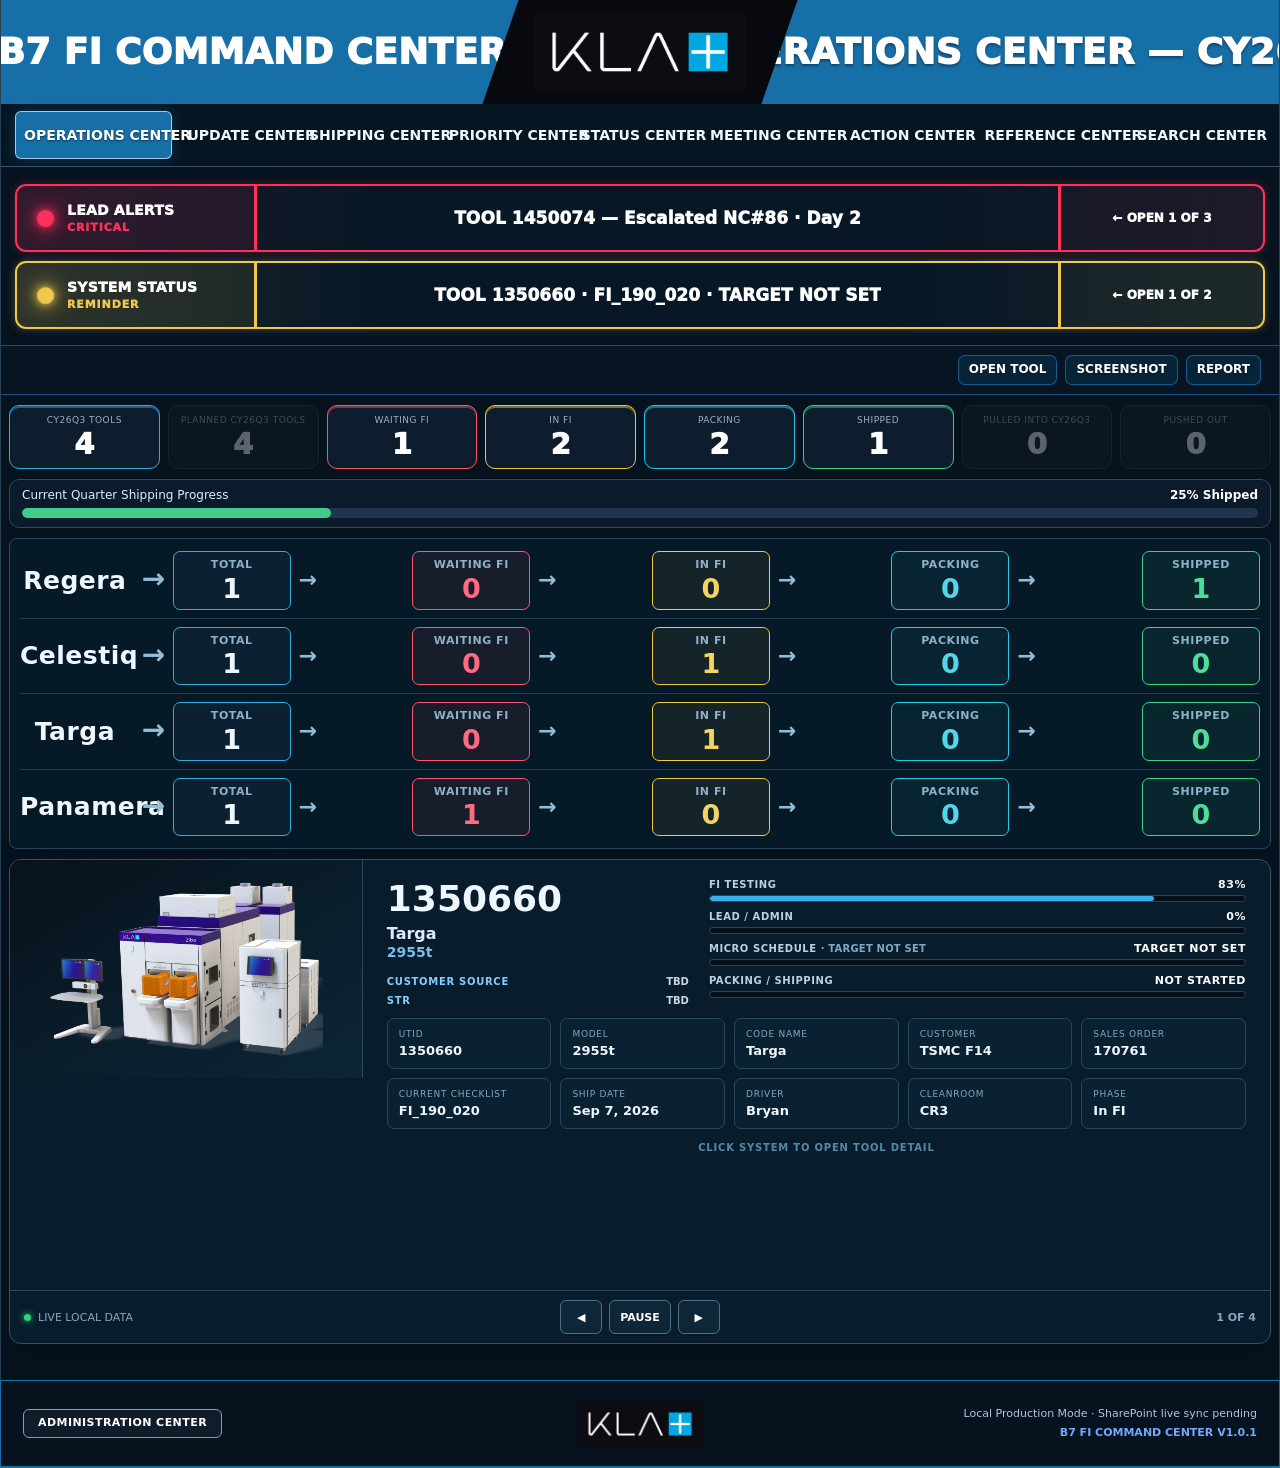
==== commit c3568115: "Download B7 FI Command Center v1.0.1 — Consolidated Runtime / Operations Final" ====
--- a/index.html
+++ b/index.html
@@ -1,36 +1,37 @@
 <!DOCTYPE html>
-<html lang="en"><head><meta charset="UTF-8"><meta name="viewport" content="width=device-width,initial-scale=1.0">
-<title>B7 FI Command Center</title><script src="js/version-v1000.js?v=1.0.0"></script><link rel="stylesheet" href="css/styles-v0300.css?v=0670"><link rel="stylesheet" href="css/styles-v0210-workflow.css?v=0520"><style>body[data-theme="customer"]{--page-accent:#a78bfa;--page-accent-rgb:167,139,250}</style><link rel="stylesheet" href="css/styles-v0670.css?v=0670"><link rel="stylesheet" href="css/styles-v0700.css?v=0700"><link rel="stylesheet" href="css/styles-v0710.css?v=0710"><link rel="stylesheet" href="css/styles-v0720.css?v=0721"><link rel="stylesheet" href="css/styles-v0730.css?v=0730"><link rel="stylesheet" href="css/styles-v0740.css?v=0741"><link rel="stylesheet" href="css/styles-v0750.css?v=0750"><link rel="stylesheet" href="css/styles-v0760.css?v=0760"><link rel="stylesheet" href="css/styles-v0770.css?v=0770"><link rel="stylesheet" href="css/styles-v0780.css?v=0780"><link rel="stylesheet" href="css/styles-v0790.css?v=0790"><link rel="stylesheet" href="css/styles-v0800.css?v=0800"><link rel="stylesheet" href="css/styles-v0801.css?v=0801"><link rel="stylesheet" href="css/styles-v0803.css?v=0803"><link rel="stylesheet" href="css/styles-v0804.css?v=0805"><link rel="stylesheet" href="css/styles-v0805.css?v=0805"><link rel="stylesheet" href="css/styles-v0806.css?v=0806"><link rel="stylesheet" href="css/styles-v0807.css?v=0807"><link rel="stylesheet" href="css/styles-v0808.css?v=0808"><link rel="stylesheet" href="css/styles-v0812.css?v=0812"><link rel="stylesheet" href="css/styles-v0813.css?v=0813"><link rel="stylesheet" href="css/styles-v0814.css?v=0814"><link rel="stylesheet" href="css/styles-v0815.css?v=0815"><link rel="stylesheet" href="css/styles-v0816.css?v=0816"><link rel="stylesheet" href="css/styles-v0817.css?v=0817"><link rel="stylesheet" href="css/styles-v0818.css?v=0818"><link rel="stylesheet" href="css/styles-v0819.css?v=0819"><link rel="stylesheet" href="css/styles-v0820.css?v=0820"><link rel="stylesheet" href="css/styles-v0821.css?v=0821"><link rel="stylesheet" href="css/styles-v0822.css?v=0822"><link rel="stylesheet" href="css/styles-v0823.css?v=0823"><link rel="stylesheet" href="css/styles-v0824.css?v=0824"><link rel="stylesheet" href="css/styles-v0825.css?v=0825"><link rel="stylesheet" href="css/styles-v0826.css?v=0826"><link rel="stylesheet" href="css/styles-v0827.css?v=0827"><link rel="stylesheet" href="css/styles-v0828.css?v=0828"><link rel="stylesheet" href="css/styles-v0829.css?v=0829"><link rel="stylesheet" href="css/styles-v0830.css?v=0830"><link rel="stylesheet" href="css/styles-v0831.css?v=0831"><link rel="stylesheet" href="css/styles-v0832.css?v=0832"><link rel="stylesheet" href="css/styles-v0833.css?v=0833"><link rel="stylesheet" href="css/styles-v0834.css?v=0834"><link rel="stylesheet" href="css/styles-v0835.css?v=0835"><link rel="stylesheet" href="css/styles-v0836.css?v=0836"><link rel="stylesheet" href="css/styles-v0837.css?v=0837"><link rel="stylesheet" href="css/styles-v0838.css?v=0838"><link rel="stylesheet" href="css/styles-v0839.css?v=0839"><link rel="stylesheet" href="css/styles-v0840.css?v=0840"><link rel="stylesheet" href="css/styles-v0841.css?v=0841"><link rel="stylesheet" href="css/styles-v0842.css?v=0842"><link rel="stylesheet" href="css/styles-v0843.css?v=0843"><link rel="stylesheet" href="css/styles-v0844.css?v=0844"><link rel="stylesheet" href="css/styles-v0845.css?v=0845"><link rel="stylesheet" href="css/styles-v0846.css?v=0846"><link rel="stylesheet" href="css/styles-v0847.css?v=0848"><link rel="stylesheet" href="css/styles-v0849.css?v=0849"><link rel="stylesheet" href="css/styles-v0850.css?v=0850"><link rel="stylesheet" href="css/styles-v0851.css?v=0851"><link rel="stylesheet" href="css/styles-v0852.css?v=0852"><link rel="stylesheet" href="css/styles-v0854.css?v=0854"><link rel="stylesheet" href="css/styles-v0855.css?v=8058"><link rel="stylesheet" href="css/styles-v0860.css?v=8060">
-<link rel="stylesheet" href="css/styles-v0861.css?v=8062"><link rel="stylesheet" href="css/styles-v0863.css?v=8064"><link rel="stylesheet" href="css/styles-v1000.css?v=1.0.0"></head>
+<!DOCTYPE html>
+
+<html lang="en"><head><meta charset="utf-8"/><meta content="width=device-width,initial-scale=1.0" name="viewport"/>
+<title>B7 FI Command Center v1.0.1</title><style>body[data-theme="customer"]{--page-accent:#a78bfa;--page-accent-rgb:167,139,250}</style>
+<link href="css/app.bundle.css?v=1.0.1" rel="stylesheet"/><style>body[data-theme="customer"]{--page-accent:#a78bfa;--page-accent-rgb:167,139,250}</style></head>
 <body class="b7-booting" data-theme="home">
 <div class="sticky-header"><header class="hero compact-hero v57-hero">
-  <div class="v57-header">
-    <section class="v57-header-left">B7 FI COMMAND CENTER</section>
-    <section class="v57-header-center"><img class="v57-kla-logo" src="assets/kla-plus-official.png" alt="KLA+"></section>
-    <section class="v57-header-right"><span id="headerPageTitle">OPERATIONS CENTER</span></section>
-  </div>
+<div class="v57-header">
+<section class="v57-header-left">B7 FI COMMAND CENTER</section>
+<section class="v57-header-center"><img alt="KLA+" class="v57-kla-logo" src="assets/kla-plus-official.png"/></section>
+<section class="v57-header-right"><span id="headerPageTitle">OPERATIONS CENTER</span></section>
+</div>
 </header>
-<nav class="main-nav" aria-label="Main navigation">
-<button data-view="home" class="nav-btn active">Operations Center</button>
-<button data-view="toolcenter" class="nav-btn">Update Center</button>
-<button data-view="shipping" class="nav-btn">Shipping Center</button>
-<button data-view="priorities" class="nav-btn">Priority Center</button>
-<button data-view="statuscenter" class="nav-btn">Status Center</button>
-<button data-view="meetingcenter" class="nav-btn">Meeting Center</button>
-<button data-view="actions" class="nav-btn">Action Center</button>
-<button data-view="referencecenter" class="nav-btn">Reference Center</button>
-<button data-view="searchcenter" class="nav-btn">Search Center</button>
-</nav><div class="header-status-stack"><div id="topActionBar" class="top-action-bar"></div><div id="operationsBar" class="operations-bar"><div class="ops-health"><span class="ops-live-dot"></span><b>COMMAND CENTER</b><span id="opsSync">Local test data</span></div><div class="ops-ticker"><span class="ops-ticker-label">FLEET STATUS</span><span id="opsTickerText">Loading fleet status…</span></div><div class="ops-summary"><span id="opsTaskCount">0 open actions</span><span class="ops-divider">•</span><span id="opsPresence">Context: fleet overview</span></div></div><div id="floatingActions" class="floating-actions page-toolbar" aria-label="Page actions"></div></div></div>
+<nav aria-label="Main navigation" class="main-nav">
+<button class="nav-btn active" data-view="home">Operations Center</button>
+<button class="nav-btn" data-view="toolcenter">Update Center</button>
+<button class="nav-btn" data-view="shipping">Shipping Center</button>
+<button class="nav-btn" data-view="priorities">Priority Center</button>
+<button class="nav-btn" data-view="statuscenter">Status Center</button>
+<button class="nav-btn" data-view="meetingcenter">Meeting Center</button>
+<button class="nav-btn" data-view="actions">Action Center</button>
+<button class="nav-btn" data-view="referencecenter">Reference Center</button>
+<button class="nav-btn" data-view="searchcenter">Search Center</button>
+</nav><div class="header-status-stack"><div class="top-action-bar" id="topActionBar"></div><div class="operations-bar" id="operationsBar"><div class="ops-health"><span class="ops-live-dot"></span><b>COMMAND CENTER</b><span id="opsSync">Local test data</span></div><div class="ops-ticker"><span class="ops-ticker-label">FLEET STATUS</span><span id="opsTickerText">Loading fleet status…</span></div><div class="ops-summary"><span id="opsTaskCount">0 open actions</span><span class="ops-divider">•</span><span id="opsPresence">Context: fleet overview</span></div></div><div aria-label="Page actions" class="floating-actions page-toolbar" id="floatingActions"></div></div></div>
 <div id="b7BootCover">B7 FI COMMAND CENTER · LOADING</div>
-<main id="app" class="page-shell"><div class="panel"><h2>Loading B7 FI Command Center…</h2></div></main>
-<button id="screenshotExit" class="screenshot-exit">Exit Screenshot Mode</button>
+<main class="page-shell" id="app"><div class="panel"><h2>Loading B7 FI Command Center…</h2></div></main>
+<button class="screenshot-exit" id="screenshotExit">Exit Screenshot Mode</button>
+<footer class="v57-footer">
+<strong id="appVersionLabel"></strong>
+<button class="v57-admin-footer-btn" id="administrationCenterFooter">ADMINISTRATION CENTER</button>
+<span>Building 7 · Final Integration · Operations</span>
+</footer>
+<script>window.addEventListener('error',function(e){var a=document.getElementById('app');if(a&&!a.dataset.rendered)a.innerHTML='<div class="panel"><h2>Command Center could not load</h2><p class="gray">'+String(e.message||'Unknown error')+'</p></div>'})</script>
+<div aria-label="Wallboard controls" class="wallboard-controls" id="wallboardControls"><button id="wallPrev">◀</button><button id="wallPause">PAUSE</button><button id="wallNext">▶</button><button id="wallExit">EXIT WALLBOARD</button><span id="wallLive">● LIVE</span></div>
 
-<footer class="v57-footer">
-      <strong id="appVersionLabel"></strong>
-      <button id="administrationCenterFooter" class="v57-admin-footer-btn">ADMINISTRATION CENTER</button>
-      <span>Building 7 · Final Integration · Operations</span>
-    </footer>
-<script>window.addEventListener('error',function(e){var a=document.getElementById('app');if(a&&!a.dataset.rendered)a.innerHTML='<div class="panel"><h2>Command Center could not load</h2><p class="gray">'+String(e.message||'Unknown error')+'</p></div>'})</script>
-<div id="wallboardControls" class="wallboard-controls" aria-label="Wallboard controls"><button id="wallPrev">◀</button><button id="wallPause">PAUSE</button><button id="wallNext">▶</button><button id="wallExit">EXIT WALLBOARD</button><span id="wallLive">● LIVE</span></div>
-<script src="js/app-v0300.js?v=8059"></script><script src="js/merge-bridge-v0400.js?v=0410"></script><script src="js/app-v0210-workflow.js?v=0410"></script><script src="js/merge-compat-v0400.js?v=0410"></script><script src="js/merge-fixes-v0410.js?v=0410"></script><script src="js/patch-v0430.js?v=0430"></script><script src="js/patch-v0450.js?v=0450"></script><script src="js/patch-v0460.js?v=0460"></script><script src="js/patch-v0470.js?v=0470"></script><script src="js/patch-v0480.js?v=0480"></script><script src="js/patch-v0490.js?v=0490"></script><script src="js/patch-v0491.js?v=0491"></script><script src="js/patch-v0492.js?v=0492"></script><script src="js/patch-v0500.js?v=0500"></script><script src="js/patch-v0510.js?v=8059"></script><script src="js/patch-v0600.js?v=0600"></script><script src="js/patch-v0610.js?v=0610"></script><script src="js/patch-v0620.js?v=0620"></script><script src="js/patch-v0630.js?v=0630"></script><script src="js/patch-v0640.js?v=0640"></script><script src="js/patch-v0650.js?v=0650"></script><script src="js/patch-v0660.js?v=0660"></script><script src="js/patch-v0670.js?v=0670"></script><script src="js/patch-v0700.js?v=0700"></script><script src="js/patch-v0710.js?v=0710"></script><script src="js/patch-v0720.js?v=0721"></script><script src="js/patch-v0730.js?v=0730"></script><script src="js/patch-v0740.js?v=0741"></script><script src="js/patch-v0750.js?v=0750"></script><script src="js/patch-v0760.js?v=0760"></script><script src="js/patch-v0770.js?v=0770"></script><script src="js/patch-v0780.js?v=0780"></script><script src="js/patch-v0790.js?v=0790"></script><script src="js/patch-v0800.js?v=0800"></script><script src="js/patch-v0801.js?v=0801"></script><script src="js/patch-v0803.js?v=0807"></script><script src="js/patch-v0804.js?v=0805"></script><script src="js/patch-v0806.js?v=0806"></script><script src="js/patch-v0808.js?v=0810"></script><script src="js/patch-v0809.js?v=0810"></script><script src="js/patch-v0815.js?v=0815"></script><script src="js/patch-v0819.js?v=0819"></script><script src="js/patch-v0820.js?v=0820"></script><script src="js/patch-v0821.js?v=0821"></script><script src="js/patch-v0822.js?v=0822"></script><script src="js/patch-v0823.js?v=0823"></script><script src="js/patch-v0824.js?v=0824"></script><script src="js/patch-v0825.js?v=0825"></script><script src="js/patch-v0826.js?v=0826"></script><script src="js/patch-v0827.js?v=0827"></script><script src="js/patch-v0828.js?v=0828"></script><script src="js/patch-v0829.js?v=0829"></script><script src="js/patch-v0830.js?v=0830"></script><script src="js/patch-v0831.js?v=0831"></script><script src="js/patch-v0832.js?v=0832"></script><script src="js/patch-v0833.js?v=0833"></script><script src="js/patch-v0834.js?v=0834"></script><script src="js/patch-v0835.js?v=0835"></script><script src="js/patch-v0836.js?v=0836"></script><script src="js/patch-v0837.js?v=0837"></script><script src="js/patch-v0838.js?v=8059"></script><script src="js/patch-v0839.js?v=0839"></script><script src="js/patch-v0840.js?v=0840"></script><script src="js/patch-v0841.js?v=0841"></script><script src="js/patch-v0842.js?v=0842"></script><script src="js/patch-v0843.js?v=0843"></script><script src="js/patch-v0844.js?v=0844"></script><script src="js/patch-v0845.js?v=0845"></script><script src="js/patch-v0846.js?v=0846"></script><script src="js/patch-v0847.js?v=0848"></script><script src="js/patch-v0849.js?v=0849"></script><script src="js/patch-v0850.js?v=0850"></script><script src="js/patch-v0851.js?v=0851"></script><script src="js/patch-v0852.js?v=0852"></script><script src="js/patch-v0854.js?v=0854"></script>
-<script src="js/patch-v0861.js?v=8062"></script><script src="js/app-runtime-v1000.js?v=1.0.0"></script></body></html>+<script src="js/app.bundle.js?v=1.0.1"></script></body></html>
--- a/css/app.bundle.css
+++ b/css/app.bundle.css
@@ -0,0 +1,9920 @@
+/* B7 FI Command Center v1.0.1 consolidated stylesheet. One CSS payload. */
+
+/* SOURCE: css/styles-v0300.css */
+
+:root{
+  --bg:#07111f;--panel:#0d1a2a;--panel2:#111f31;--text:#eef5ff;--muted:#9fb0c6;
+  --line:#26384e;--accent:#4ea1ff;--accent-rgb:78,161,255;--good:#35c77a;--warn:#f1c453;
+  --bad:#ef6666;--info:#58a6ff;--gray:#738399
+}
+*{box-sizing:border-box} body{margin:0;background:linear-gradient(180deg,#07111f,#091522 55%,#07111f);color:var(--text);font-family:Inter,ui-sans-serif,system-ui,-apple-system,BlinkMacSystemFont,"Segoe UI",sans-serif}
+body[data-theme="home"]{--accent:#4ea1ff;--accent-rgb:78,161,255}
+body[data-theme="countdown"]{--accent:#e4b84d;--accent-rgb:228,184,77}
+body[data-theme="shipping"]{--accent:#49cbd3;--accent-rgb:73,203,211}
+body[data-theme="daily"]{--accent:#46c77b;--accent-rgb:70,199,123}
+body[data-theme="meeting"]{--accent:#ef9a4a;--accent-rgb:239,154,74}
+body[data-theme="weekend"]{--accent:#a77ae8;--accent-rgb:167,122,232}
+body[data-theme="systems"]{--accent:#6e9fbd;--accent-rgb:110,159,189}
+body[data-theme="admin"]{--accent:#b8c1cc;--accent-rgb:184,193,204}
+button,input,select,textarea{font:inherit}.hero{position:relative;min-height:210px;display:flex;align-items:end;padding:34px max(22px,calc((100% - 1500px)/2));overflow:hidden;border-bottom:1px solid var(--line);background:
+radial-gradient(circle at 18% 25%,rgba(var(--accent-rgb),.25),transparent 28%),
+linear-gradient(120deg,#0a1627,#13243a 55%,#08111e)}
+.hero:after{content:"";position:absolute;inset:auto -5% -45% 38%;height:180px;border:1px solid rgba(var(--accent-rgb),.32);transform:skewX(-24deg)}
+.hero-overlay{position:absolute;inset:0;background:linear-gradient(90deg,rgba(3,9,16,.12),rgba(3,9,16,.5))}
+.hero-content{position:relative;z-index:1;max-width:900px}.eyebrow{font-size:12px;letter-spacing:.18em;color:var(--accent);font-weight:800}.hero h1{margin:8px 0 5px;font-size:clamp(32px,5vw,58px);letter-spacing:.035em}.hero p{margin:0;color:#c4d2e4;max-width:780px}
+.main-nav{position:sticky;top:0;z-index:20;display:flex;gap:4px;justify-content:center;flex-wrap:wrap;padding:9px 14px;background:rgba(6,14,25,.96);backdrop-filter:blur(10px);border-bottom:1px solid var(--line)}
+.nav-btn,.admin-tab,.btn{border:1px solid transparent;background:transparent;color:#cbd8e8;padding:9px 12px;border-radius:8px;cursor:pointer}.nav-btn:hover,.admin-tab:hover,.btn:hover{border-color:var(--line);background:#122136}.nav-btn.active{color:white;background:rgba(var(--accent-rgb),.16);border-color:rgba(var(--accent-rgb),.6);box-shadow:inset 0 -2px var(--accent)}.admin-nav{margin-left:8px;border-left-color:#435268}
+.page-identity{height:4px;background:linear-gradient(90deg,transparent,var(--accent),transparent);box-shadow:0 0 22px rgba(var(--accent-rgb),.35)}
+.page-shell{max-width:1500px;margin:0 auto;padding:28px 22px 100px;min-height:650px}.page-title{display:flex;gap:18px;justify-content:space-between;align-items:flex-start;margin-bottom:20px}.page-title h2{margin:0 0 5px;font-size:28px}.page-title p{margin:0;color:var(--muted)}.page-kicker{color:var(--accent);text-transform:uppercase;letter-spacing:.14em;font-size:11px;font-weight:800;margin-bottom:5px}
+.metric-grid{display:grid;grid-template-columns:repeat(auto-fit,minmax(155px,1fr));gap:12px;margin:16px 0 22px}.metric{background:var(--panel);border:1px solid var(--line);border-top:2px solid var(--accent);border-radius:12px;padding:15px}.metric span{display:block;color:var(--muted);font-size:12px;text-transform:uppercase;letter-spacing:.06em}.metric strong{display:block;font-size:28px;margin-top:4px}.metric small{color:var(--muted)}
+.panel{background:var(--panel);border:1px solid var(--line);border-radius:13px;padding:18px;margin:14px 0}.panel h3{margin:0 0 14px}.panel-accent{border-left:3px solid var(--accent)}
+.system-grid{display:grid;grid-template-columns:repeat(auto-fit,minmax(290px,1fr));gap:14px}.system-card{background:var(--panel);border:1px solid var(--line);border-radius:12px;padding:16px;cursor:pointer}.system-card:hover{border-color:rgba(var(--accent-rgb),.75);background:#102036}.system-head{display:flex;justify-content:space-between;gap:10px}.system-id{font-size:20px;font-weight:800}.tool-family{display:inline-flex;align-items:center;gap:7px;color:var(--accent);font-size:12px;text-transform:uppercase;letter-spacing:.08em}.tool-glyph{width:24px;height:18px;border:1px solid currentColor;border-radius:3px;position:relative}.tool-glyph:before,.tool-glyph:after{content:"";position:absolute;background:currentColor;opacity:.65}.tool-glyph:before{width:7px;height:4px;left:3px;bottom:3px}.tool-glyph:after{width:6px;height:9px;right:3px;bottom:3px}
+.status-dot{width:10px;height:10px;border-radius:50%;display:inline-block;background:var(--gray);margin-right:6px}.status-dot.good{background:var(--good)}.status-dot.warn{background:var(--warn)}.status-dot.bad{background:var(--bad)}.status-dot.info{background:var(--info)}
+.progress-row{margin-top:12px}.progress-label{display:flex;justify-content:space-between;color:#c9d6e6;font-size:12px;margin-bottom:5px}.track{height:9px;border-radius:99px;background:#203046;overflow:hidden}.fill{height:100%;background:var(--accent);border-radius:99px}.fill.admin{background:#8e9cad}.card-meta{display:grid;grid-template-columns:1fr 1fr;gap:8px;margin-top:12px;color:var(--muted);font-size:12px}.card-meta strong{display:block;color:var(--text);font-size:13px}
+.table-wrap{overflow-x:auto;border:1px solid var(--line);border-radius:12px;background:var(--panel)}.report-table{width:100%;border-collapse:collapse;min-width:900px}.report-table th{position:sticky;top:0;background:#14243a;color:#aebed2;text-align:left;font-size:11px;text-transform:uppercase;letter-spacing:.06em;padding:11px;border-bottom:1px solid var(--line)}.report-table td{padding:12px 11px;border-bottom:1px solid #1c2d42;vertical-align:top}.report-table tr:last-child td{border-bottom:0}.report-table tr.tool-gap td{border-top:6px solid #07111f}.priority-num{display:inline-grid;place-items:center;width:28px;height:28px;border-radius:50%;background:rgba(var(--accent-rgb),.16);border:1px solid rgba(var(--accent-rgb),.55);font-weight:800}
+.badge{display:inline-block;border:1px solid var(--line);border-radius:999px;padding:4px 8px;font-size:11px;color:#cbd8e8}.badge.good{border-color:rgba(53,199,122,.5);color:#79e0a8}.badge.warn{border-color:rgba(241,196,83,.5);color:#f4d67f}.badge.bad{border-color:rgba(239,102,102,.5);color:#ff9292}.badge.info{border-color:rgba(88,166,255,.5);color:#8fc4ff}
+.actions{display:flex;gap:8px;flex-wrap:wrap}.btn{border-color:#31435b;background:#122136}.btn.primary{background:var(--accent);color:#07111f;border-color:var(--accent);font-weight:800}.btn.danger{border-color:#713f48;color:#ff9aa7;background:#26151a}.btn.small{padding:6px 9px;font-size:12px}
+.floating-actions{position:fixed;right:18px;bottom:18px;z-index:30;display:flex;gap:8px;flex-wrap:wrap;justify-content:flex-end;max-width:min(700px,calc(100% - 36px));padding:8px;background:rgba(7,17,31,.92);border:1px solid var(--line);border-radius:12px;backdrop-filter:blur(8px)}
+.admin-tabs{display:flex;gap:7px;flex-wrap:wrap;margin-bottom:15px;padding:9px;background:#0a1625;border:1px solid var(--line);border-radius:12px}.admin-tab.active{border-color:rgba(var(--accent-rgb),.65);background:rgba(var(--accent-rgb),.14);color:white}
+.admin-launch-grid{display:grid;grid-template-columns:repeat(auto-fit,minmax(230px,1fr));gap:12px}.admin-launch{padding:18px;background:var(--panel);border:1px solid var(--line);border-radius:12px;cursor:pointer}.admin-launch:hover{border-color:var(--accent)}.admin-launch strong{display:block;margin-bottom:5px}.admin-launch span{color:var(--muted);font-size:13px}
+.form-grid{display:grid;grid-template-columns:repeat(auto-fit,minmax(220px,1fr));gap:13px}.form-group label{display:block;color:#b7c6d8;font-size:12px;margin-bottom:6px}.form-group input,.form-group select,.form-group textarea,.report-table input,.report-table select{width:100%;border:1px solid #344860;border-radius:8px;background:#081522;color:var(--text);padding:9px}.form-group textarea{min-height:90px}.form-group.wide{grid-column:1/-1}.task-list{display:grid;grid-template-columns:repeat(auto-fit,minmax(300px,1fr));gap:8px}.task{display:flex;justify-content:space-between;gap:10px;align-items:center;padding:9px;border:1px solid #26384e;border-radius:8px}.task select{max-width:150px;background:#081522;color:white;border:1px solid #344860;border-radius:7px;padding:7px}
+.detail-grid{display:grid;grid-template-columns:repeat(auto-fit,minmax(260px,1fr));gap:14px}.detail-block{border:1px solid var(--line);border-radius:10px;padding:14px;background:#0a1726}.detail-block h4{margin:0 0 10px;color:var(--accent)}.kv{display:flex;justify-content:space-between;gap:15px;padding:7px 0;border-bottom:1px solid #1d2d40}.kv:last-child{border-bottom:0}.kv span{color:var(--muted)}.meeting-card{border-left:4px solid var(--accent);background:var(--panel);border-radius:10px;padding:16px;margin:12px 0}.meeting-head{display:flex;justify-content:space-between;gap:12px;align-items:flex-start}.meeting-card h3{margin:0}.meeting-summary{display:grid;grid-template-columns:repeat(auto-fit,minmax(160px,1fr));gap:10px;margin-top:13px}.meeting-summary div{padding:9px;background:#0a1726;border-radius:8px}.meeting-summary small{display:block;color:var(--muted);margin-bottom:3px}
+.notice{padding:12px;border:1px dashed #41536a;border-radius:10px;color:var(--muted)}.gray{color:var(--muted)}footer{display:flex;justify-content:space-between;gap:10px;flex-wrap:wrap;padding:22px max(22px,calc((100% - 1500px)/2));border-top:1px solid var(--line);color:var(--muted);font-size:12px}
+@media(max-width:760px){.hero{min-height:175px;padding:25px 18px}.hero h1{font-size:34px}.main-nav{justify-content:flex-start;overflow-x:auto;flex-wrap:nowrap}.nav-btn{white-space:nowrap}.page-shell{padding:22px 14px 100px}.page-title{display:block}.page-title .actions{margin-top:12px}.floating-actions{left:12px;right:12px}.metric-grid{grid-template-columns:repeat(2,1fr)}}
+
+.state-legend{display:flex;gap:14px;flex-wrap:wrap;align-items:center;margin:12px 0 18px;color:var(--muted);font-size:12px}
+.type-section{margin:20px 0 30px}.type-header{display:flex;justify-content:space-between;gap:14px;align-items:end;flex-wrap:wrap;margin-bottom:12px;padding-bottom:10px;border-bottom:2px solid rgba(var(--accent-rgb),.55)}
+.type-header h3{margin:0;font-size:21px}.type-summary{display:flex;gap:8px;flex-wrap:wrap}.type-count{min-width:92px;background:var(--panel);border:1px solid var(--line);border-radius:9px;padding:9px 11px}
+.type-count small{display:block;color:var(--muted);font-size:10px;text-transform:uppercase}.type-count b{font-size:21px}
+.countdown-card-grid{display:grid;grid-template-columns:repeat(auto-fit,minmax(230px,1fr));gap:10px}.countdown-card{border:1px solid var(--line);border-left:5px solid var(--info);border-radius:10px;background:var(--panel);padding:13px}
+.countdown-card.waiting{border-left-color:var(--bad);background:linear-gradient(90deg,rgba(239,102,102,.07),var(--panel) 35%)}.countdown-card.infi{border-left-color:var(--info);background:linear-gradient(90deg,rgba(88,166,255,.07),var(--panel) 35%)}.countdown-card.shipped{border-left-color:var(--good);background:linear-gradient(90deg,rgba(53,199,122,.12),var(--panel) 45%)}
+.cc-head{display:flex;justify-content:space-between;gap:10px}.cc-id{font-size:17px;font-weight:800}.cc-meta{display:grid;grid-template-columns:1fr 1fr;gap:8px;margin-top:10px;font-size:12px}.cc-meta span{display:block;color:var(--muted);font-size:10px;text-transform:uppercase}
+.state-chip{display:inline-flex;align-items:center;border-radius:999px;padding:5px 9px;font-size:11px;font-weight:800;border:1px solid var(--line)}.state-chip.waiting{color:#ff9b9b;border-color:rgba(239,102,102,.55)}.state-chip.infi{color:#91c8ff;border-color:rgba(88,166,255,.55)}.state-chip.shipped{color:#82e9ad;border-color:rgba(53,199,122,.55)}
+.complete-mark{display:inline-flex;align-items:center;gap:6px;color:#84e9ae;font-weight:800}.check{display:inline-grid;place-items:center;width:22px;height:22px;border-radius:50%;background:rgba(53,199,122,.14);border:1px solid rgba(53,199,122,.55)}
+.system-card.shipped-card{border-color:rgba(53,199,122,.65);background:linear-gradient(135deg,rgba(53,199,122,.10),var(--panel) 45%)}.system-card.waiting-card{border-color:rgba(239,102,102,.45)}.system-card.infi-card{border-color:rgba(88,166,255,.45)}
+.shipping-complete-row td{background:rgba(53,199,122,.06)}.shipping-active-row td{background:rgba(88,166,255,.03)}
+
+
+/* v0.5 Quarter Tool Shipping Countdown */
+.quarter-banner{
+  display:flex;justify-content:space-between;gap:18px;align-items:center;flex-wrap:wrap;
+  padding:17px 19px;margin:0 0 16px;background:linear-gradient(100deg,rgba(var(--accent-rgb),.12),var(--panel));
+  border:1px solid rgba(var(--accent-rgb),.35);border-radius:13px
+}
+.quarter-banner small{display:block;color:var(--muted);text-transform:uppercase;letter-spacing:.1em;font-size:10px}
+.quarter-banner strong{font-size:26px}
+.overall-countdown{display:grid;grid-template-columns:repeat(3,minmax(170px,1fr));gap:14px;margin:14px 0}
+.overall-box{background:var(--panel);border:1px solid var(--line);border-radius:13px;padding:18px;text-align:center}
+.overall-box .label{color:var(--muted);font-size:11px;text-transform:uppercase;letter-spacing:.08em}
+.overall-box .number{display:block;margin-top:5px;font-size:40px;font-weight:800}
+.overall-box.need{border-color:rgba(241,196,83,.48)}
+.overall-box.shipped{border-color:rgba(53,199,122,.58);background:linear-gradient(180deg,rgba(53,199,122,.08),var(--panel))}
+.overall-box.shipped .number{color:var(--good)}
+.quarter-progress{margin:4px 0 28px;padding:15px 17px;border:1px solid var(--line);border-radius:11px;background:var(--panel)}
+.quarter-progress .progress-label{font-size:13px}
+.quarter-progress .track{height:12px}
+.type-progress{margin-top:10px}
+.type-progress .track{height:8px}
+.type-count.need b{color:var(--warn)}
+.type-count.waiting b{color:var(--bad)}
+.type-count.infi b{color:var(--info)}
+.type-count.shipped b{color:var(--good)}
+.countdown-card .model-line{color:#d9e5f4;font-weight:700;margin-top:2px}
+.countdown-admin-note{margin-bottom:14px}
+.countdown-admin-table{min-width:1250px}
+.countdown-admin-table td{min-width:120px}
+.countdown-admin-table td:first-child{min-width:130px}
+.countdown-admin-table .tool-type-cell,.countdown-admin-table .model-cell{min-width:145px}
+.add-quarter-row{margin:12px 0 0}
+.field-locked-note{font-size:11px;color:var(--muted);margin-top:4px}
+@media(max-width:760px){
+  .overall-countdown{grid-template-columns:1fr}
+}
+
+/* v0.6 workbook-driven additions */
+.screenshot-exit{display:none;position:fixed;right:18px;top:18px;z-index:100;border:1px solid #58708a;background:#0b1b2d;color:#fff;border-radius:9px;padding:9px 12px;cursor:pointer}
+body.screenshot-mode .hero,body.screenshot-mode .main-nav,body.screenshot-mode .page-identity,body.screenshot-mode .floating-actions,body.screenshot-mode footer,body.screenshot-mode .page-title{display:none!important}
+body.screenshot-mode .screenshot-exit{display:block}body.screenshot-mode .page-shell{max-width:none;padding:24px 26px 50px;min-height:0}body.screenshot-mode{background:#07111f}
+body.screenshot-mode .report-screen{border:0;box-shadow:none;margin-top:0}body.screenshot-mode .screen-hide{display:none!important}
+.report-screen{background:var(--panel);border:1px solid var(--line);border-radius:13px;padding:18px;margin:14px 0}.report-title{text-align:center;border-bottom:2px solid var(--accent);padding-bottom:10px;margin-bottom:13px}.report-title h2{margin:0;font-size:24px}.report-title p{margin:4px 0 0;color:var(--muted)}
+.quarter-banner{display:flex;justify-content:space-between;gap:18px;align-items:center;flex-wrap:wrap;padding:17px 19px;margin:0 0 16px;background:linear-gradient(100deg,rgba(var(--accent-rgb),.12),var(--panel));border:1px solid rgba(var(--accent-rgb),.35);border-radius:13px}.quarter-banner small{display:block;color:var(--muted);text-transform:uppercase;letter-spacing:.1em;font-size:10px}.quarter-banner strong{font-size:26px}.overall-countdown{display:grid;grid-template-columns:repeat(3,minmax(170px,1fr));gap:14px;margin:14px 0}.overall-box{background:var(--panel);border:1px solid var(--line);border-radius:13px;padding:18px;text-align:center}.overall-box .label{color:var(--muted);font-size:11px;text-transform:uppercase;letter-spacing:.08em}.overall-box .number{display:block;margin-top:5px;font-size:40px;font-weight:800}.overall-box.need{border-color:rgba(241,196,83,.48)}.overall-box.shipped{border-color:rgba(53,199,122,.58);background:linear-gradient(180deg,rgba(53,199,122,.08),var(--panel))}.overall-box.shipped .number{color:var(--good)}.quarter-progress{margin:4px 0 28px;padding:15px 17px;border:1px solid var(--line);border-radius:11px;background:var(--panel)}.quarter-progress .track{height:12px}.type-section{margin:20px 0 30px}.type-header{display:flex;justify-content:space-between;gap:14px;align-items:end;flex-wrap:wrap;margin-bottom:12px;padding-bottom:10px;border-bottom:2px solid rgba(var(--accent-rgb),.55)}.type-header h3{margin:0;font-size:21px}.type-summary{display:flex;gap:8px;flex-wrap:wrap}.type-count{min-width:88px;background:var(--panel);border:1px solid var(--line);border-radius:9px;padding:9px 11px}.type-count small{display:block;color:var(--muted);font-size:10px;text-transform:uppercase}.type-count b{font-size:21px}.type-count.waiting b{color:var(--bad)}.type-count.infi b{color:var(--info)}.type-count.shipped b{color:var(--good)}.type-count.need b{color:var(--warn)}
+.countdown-card-grid{display:grid;grid-template-columns:repeat(auto-fit,minmax(225px,1fr));gap:10px}.countdown-card{border:1px solid var(--line);border-left:5px solid var(--info);border-radius:10px;background:var(--panel);padding:13px}.countdown-card.waiting{border-left-color:var(--bad);background:linear-gradient(90deg,rgba(239,102,102,.07),var(--panel) 35%)}.countdown-card.infi{border-left-color:var(--info);background:linear-gradient(90deg,rgba(88,166,255,.07),var(--panel) 35%)}.countdown-card.shipped{border-left-color:var(--good);background:linear-gradient(90deg,rgba(53,199,122,.12),var(--panel) 45%)}.cc-head{display:flex;justify-content:space-between;gap:10px}.cc-id{font-size:17px;font-weight:800}.cc-meta{display:grid;grid-template-columns:1fr 1fr;gap:8px;margin-top:10px;font-size:12px}.cc-meta span{display:block;color:var(--muted);font-size:10px;text-transform:uppercase}.state-chip{display:inline-flex;align-items:center;border-radius:999px;padding:5px 9px;font-size:11px;font-weight:800;border:1px solid var(--line)}.state-chip.waiting{color:#ff9b9b;border-color:rgba(239,102,102,.55)}.state-chip.infi{color:#91c8ff;border-color:rgba(88,166,255,.55)}.complete-mark{display:inline-flex;align-items:center;gap:6px;color:#84e9ae;font-weight:800}.check{display:inline-grid;place-items:center;width:22px;height:22px;border-radius:50%;background:rgba(53,199,122,.14);border:1px solid rgba(53,199,122,.55)}
+.shipping-plan{margin:16px 0 26px;border:1px solid var(--line);border-radius:12px;overflow:hidden;background:var(--panel)}.shipping-plan.complete{border-color:rgba(53,199,122,.55)}.shipping-plan-head{display:flex;justify-content:space-between;gap:12px;align-items:center;padding:13px 15px;background:#10243a}.shipping-plan-head h3{margin:0}.shipping-table{width:100%;border-collapse:collapse}.shipping-table th,.shipping-table td{padding:11px;border:1px solid #26384e;text-align:center}.shipping-table th{background:#14243a;color:#aec2d7;font-size:11px;text-transform:uppercase}.shipping-table td{font-weight:650}.volunteer-table{min-width:680px}.volunteer-table td,.volunteer-table th{padding:9px 11px}.priority-table td{white-space:normal}.priority-table .notes-cell{min-width:330px}.meeting-row{padding:13px 15px;border-bottom:1px solid #26384e}.meeting-row:last-child{border-bottom:0}.meeting-main{font-weight:750;line-height:1.5}.meeting-bullets{margin:8px 0 0 18px;padding:0;color:#d7e2ef}.meeting-bullets li{margin:4px 0}.tool-status-grid{display:grid;grid-template-columns:repeat(auto-fit,minmax(270px,1fr));gap:13px}.tool-status-block{border:1px solid var(--line);border-radius:10px;padding:14px;background:#0a1726}.tool-status-block h3{margin:0 0 10px;color:var(--accent)}
+.system-card.shipped-card{border-color:rgba(53,199,122,.65);background:linear-gradient(135deg,rgba(53,199,122,.10),var(--panel) 45%)}.system-card.waiting-card{border-color:rgba(239,102,102,.45)}.system-card.infi-card{border-color:rgba(88,166,255,.45)}
+.compact-form-table{min-width:1150px}.compact-form-table td{min-width:110px}.subsection-title{display:flex;justify-content:space-between;gap:12px;align-items:center;border-bottom:1px solid var(--line);padding-bottom:8px;margin:20px 0 12px}.subsection-title h3{margin:0}.helper{font-size:12px;color:var(--muted)}.memory-input{position:relative}.admin-stack{display:grid;gap:14px}.task-state{max-width:170px}.nc-card{border:1px solid #2b4058;border-radius:10px;padding:12px;margin:9px 0}.status-good{color:var(--good)}.status-warn{color:var(--warn)}.status-bad{color:var(--bad)}
+@media(max-width:760px){.overall-countdown{grid-template-columns:1fr}.screenshot-exit{right:8px;top:8px}.shipping-table{min-width:820px}.shipping-plan{overflow:auto}}
+
+/* v0.7 configurable workflow + ordered progress */
+.progress-board{display:grid;grid-template-columns:1fr 1fr;gap:16px;margin:14px 0}.progress-panel{background:#091827;border:1px solid var(--line);border-radius:12px;padding:15px}.progress-panel h3{margin:0 0 12px;color:var(--accent)}
+.workflow-list{display:grid;gap:6px}.workflow-step{display:grid;grid-template-columns:32px minmax(0,1fr) auto;gap:9px;align-items:center;padding:8px 10px;border:1px solid #263b52;border-radius:8px;background:#0b1928}.workflow-step.done{border-color:rgba(53,199,122,.38);background:rgba(53,199,122,.055)}.workflow-step.current{border-color:rgba(var(--accent-rgb),.72);background:rgba(var(--accent-rgb),.09)}.workflow-step.na{opacity:.55}.workflow-step .step-icon{display:grid;place-items:center;width:23px;height:23px;border-radius:50%;border:1px solid #41546a;color:var(--muted);font-size:12px;font-weight:800}.workflow-step.done .step-icon{border-color:var(--good);color:var(--good)}.workflow-step.current .step-icon{border-color:var(--accent);color:var(--accent)}.workflow-step .step-name{font-size:13px}.workflow-step .step-sub{display:block;color:var(--muted);font-size:11px;margin-top:2px}.workflow-step .step-state{font-size:11px;color:var(--muted);white-space:nowrap}
+.card-progress-meta{display:flex;justify-content:space-between;gap:8px;margin-top:7px;color:var(--muted);font-size:11px}.config-table{min-width:1050px}.config-table input,.config-table select{min-width:110px}.config-table .wide-input{min-width:230px}.config-table .choices-input{min-width:300px}.config-actions{display:flex;gap:5px;white-space:nowrap}.config-actions button{padding:5px 8px}.config-note{padding:10px 12px;border-left:3px solid var(--accent);background:rgba(var(--accent-rgb),.07);color:var(--muted);margin-bottom:13px}.field-preview{margin-top:6px;color:var(--muted);font-size:11px}.custom-field-grid{display:grid;grid-template-columns:repeat(auto-fit,minmax(220px,1fr));gap:13px}.tool-status-extra{display:grid;grid-template-columns:repeat(auto-fit,minmax(230px,1fr));gap:8px}.tool-status-extra .kv{background:#091827;border:1px solid #21364c;border-radius:8px;padding:9px}
+.order-pill{display:inline-grid;place-items:center;min-width:25px;height:25px;border-radius:999px;background:rgba(var(--accent-rgb),.13);border:1px solid rgba(var(--accent-rgb),.35);font-size:11px}.protected{display:inline-block;color:var(--muted);font-size:10px;border:1px solid var(--line);border-radius:999px;padding:3px 6px}.config-section{margin:18px 0}.config-section>h3{margin-bottom:5px}.tool-route-summary{display:flex;gap:12px;flex-wrap:wrap;margin:7px 0 0;color:var(--muted);font-size:11px}
+@media(max-width:900px){.progress-board{grid-template-columns:1fr}}
+body.screenshot-mode .workflow-list{gap:4px}body.screenshot-mode .workflow-step{padding:6px 8px}
+
+.compact-hero{min-height:92px;align-items:center;padding-top:18px;padding-bottom:18px}
+.compact-hero .hero-content{max-width:none;width:100%;text-align:center}
+.compact-hero h1{margin:0;font-size:clamp(24px,3.4vw,40px);letter-spacing:.055em}
+.page-title{display:none!important}
+.page-shell{padding-top:18px}
+.type-header{align-items:center;margin-top:24px}
+.type-header h3,.tool-section-title{margin:0;font-size:30px;font-weight:800;letter-spacing:.025em;color:var(--text)}
+.tool-section{margin:26px 0 34px}
+.tool-section-head{display:flex;justify-content:space-between;align-items:center;gap:12px;padding:0 0 10px;margin-bottom:14px;border-bottom:2px solid rgba(var(--accent-rgb),.55)}
+.tool-section-count{color:var(--muted);font-size:12px}
+.state-chip.infi{color:#f7d56b!important;border-color:rgba(241,196,83,.6)!important;background:rgba(241,196,83,.08)!important}
+.countdown-card.infi{border-left-color:var(--warn)!important;background:linear-gradient(90deg,rgba(241,196,83,.08),var(--panel) 35%)!important}
+.system-card.infi-card{border-color:rgba(241,196,83,.52)!important;background:linear-gradient(135deg,rgba(241,196,83,.055),var(--panel) 44%)}
+.status-dot.infi,.status-dot.warn{background:var(--warn)!important}
+.status-dot.archived{background:var(--gray)!important}
+.state-chip.archived{color:#b8c1cc;border-color:rgba(184,193,204,.45);background:rgba(184,193,204,.06)}
+.workflow-step.need{border-left:4px solid var(--bad);background:rgba(239,102,102,.06)}
+.workflow-step.need .step-icon,.workflow-step.need .step-state{color:#ff8d8d}
+.workflow-step.current,.workflow-step.inprogress{border-left:4px solid var(--warn);background:rgba(241,196,83,.06)}
+.workflow-step.current .step-icon,.workflow-step.current .step-state,.workflow-step.inprogress .step-icon,.workflow-step.inprogress .step-state{color:#f4d36f}
+.workflow-step.done{border-left:4px solid var(--good);background:rgba(53,199,122,.07)}
+.workflow-step.done .step-icon,.workflow-step.done .step-state{color:#7de5aa}
+.workflow-step.na,.workflow-step.skipped{border-left:4px solid var(--gray);background:rgba(115,131,153,.055)}
+.workflow-step.na .step-icon,.workflow-step.na .step-state,.workflow-step.skipped .step-icon,.workflow-step.skipped .step-state{color:#9faaba}
+.check-state-select{min-width:150px}
+.morning-lamp{color:#f1c453;font-weight:800}
+.morning-status-line,.morning-open-nc{color:#67adff}
+.morning-escalated{color:#ff6f78;font-weight:800}
+.archive-grid{display:grid;grid-template-columns:repeat(auto-fit,minmax(250px,1fr));gap:12px}
+.archive-card{border:1px solid #39495e;border-left:5px solid var(--gray);border-radius:11px;padding:14px;background:var(--panel);cursor:pointer}
+.archive-card h4{margin:0 0 5px;font-size:18px}
+.mst-na{display:flex;align-items:center;min-height:40px;padding:8px 10px;border:1px solid #344860;border-radius:8px;background:#0a1420;color:#9faaba;font-weight:700}
+.green-text{color:var(--good)!important}.red-text{color:var(--bad)!important}.yellow-text{color:var(--warn)!important}
+@media(max-width:760px){.compact-hero{min-height:76px}.compact-hero h1{font-size:22px}.type-header h3,.tool-section-title{font-size:25px}}
+
+.sticky-header{position:sticky;top:0;z-index:60;background:#07111f}
+.sticky-header .main-nav{position:relative;top:auto}
+.sticky-header .compact-hero{min-height:76px;padding-top:12px;padding-bottom:12px}
+.sticky-header .compact-hero h1{font-size:clamp(22px,3vw,34px)}
+.morning-nc-list{display:flex;flex-direction:column;gap:6px;min-width:300px}
+.morning-nc-choice{display:flex;gap:7px;align-items:flex-start;border:1px solid #2b3d53;border-radius:7px;padding:6px 8px}
+.morning-nc-choice.escalated{border-color:rgba(239,102,102,.55);background:rgba(239,102,102,.05)}
+.morning-nc-choice small{display:block;color:var(--muted)}
+.reduced-process-flag{color:var(--bad);font-weight:800}
+.morning-update-table{min-width:1250px}.morning-update-table td{vertical-align:top}
+@media(max-width:760px){.sticky-header .compact-hero{min-height:62px}.sticky-header .compact-hero h1{font-size:19px}}
+
+/* v0.10 Morning Quick Update */
+.morning-update-table{min-width:1540px;border-collapse:separate;border-spacing:0}
+.morning-update-table th,.morning-update-table td{padding:14px 12px!important;vertical-align:top!important}
+.morning-update-table th+th,.morning-update-table td+td{border-left:1px solid rgba(86,111,142,.22)}
+.morning-update-table tbody tr+tr td{border-top:1px solid rgba(86,111,142,.35)}
+.morning-update-table input,.morning-update-table select{width:100%;min-width:0;box-sizing:border-box}
+.morning-update-table .utid-col{min-width:105px}
+.morning-update-table .location-col{min-width:180px}
+.morning-update-table .sw-col{min-width:135px}
+.morning-update-table .checklist-col{min-width:260px}
+.morning-update-table .previous-col{min-width:210px}
+.morning-update-table .lamp-col{min-width:110px}
+.morning-update-table .status-col{min-width:260px}
+.morning-update-table .nc-col{min-width:330px}
+.morning-update-table .process-col{min-width:175px;padding-right:22px!important}
+.location-fields{display:grid;grid-template-columns:82px 1fr;gap:8px}
+.checklist-quick{display:flex;flex-direction:column;gap:8px}
+.checklist-current-note{font-size:11px;color:var(--muted);line-height:1.3}
+.previous-action-wrap{display:flex;flex-direction:column;gap:7px}
+.previous-action-wrap .previous-label{font-size:11px;color:var(--muted);line-height:1.3}
+.reduced-process-control{display:flex;align-items:flex-start;gap:9px;min-width:145px;white-space:normal;line-height:1.25;padding:7px 5px}
+.reduced-process-control input{width:auto!important;flex:0 0 auto;margin-top:2px}
+.reduced-process-control.active{color:var(--bad);font-weight:800}
+.morning-nc-list{gap:8px}
+.morning-nc-choice{padding:8px 10px;line-height:1.3}
+.morning-nc-choice input{width:auto!important;flex:0 0 auto}
+.quick-detail-btn{align-self:flex-start}
+@media(max-width:760px){
+ .morning-update-table{min-width:1480px}
+ .sticky-header{position:sticky}
+}
+
+.nc-actions{display:flex;gap:6px;flex-wrap:wrap;margin-top:7px}.nc-action-btn{font-size:11px;padding:5px 8px}.nc-escalate-btn{border-color:rgba(239,102,102,.5);color:#ff8d93}.nc-inline-editor{margin-top:8px;padding:10px;border:1px solid #31465f;border-radius:9px;background:#081522}.nc-inline-editor.hidden{display:none}.nc-inline-grid{display:grid;grid-template-columns:120px 1fr 130px;gap:8px}.nc-inline-grid input,.nc-inline-grid select{width:100%}.nc-inline-editor .inline-actions{display:flex;gap:6px;margin-top:8px}.morning-nc-choice{position:relative}.morning-nc-choice>span{flex:1;min-width:0}.shipping-state-na{color:#9faaba}.shipping-state-drafting{color:#f1c453}.shipping-state-created{color:#67adff}.shipping-state-published{color:#7de5aa}@media(max-width:760px){.nc-inline-grid{grid-template-columns:1fr}}
+
+
+/* v0.12 Morning NC controls */
+.nc-state-controls{
+  display:flex;
+  gap:10px;
+  flex-wrap:wrap;
+  align-items:center;
+  margin-top:7px;
+}
+.nc-state-check{
+  display:inline-flex;
+  gap:6px;
+  align-items:center;
+  font-size:11px;
+  white-space:nowrap;
+}
+.nc-state-check input{
+  width:auto!important;
+  margin:0;
+}
+.nc-state-check.escalated-on{
+  color:#ff8d93;
+  font-weight:800;
+}
+.nc-day-control{
+  display:inline-flex;
+  align-items:center;
+  gap:5px;
+  font-size:11px;
+  color:var(--muted);
+}
+.nc-day-control input{
+  width:64px!important;
+  min-width:64px!important;
+  padding:5px 6px!important;
+}
+.nc-inline-editor{
+  padding:12px!important;
+}
+.nc-create-top{
+  display:grid;
+  grid-template-columns:minmax(125px,180px) minmax(150px,190px);
+  gap:10px;
+  align-items:end;
+}
+.nc-create-field{
+  display:flex;
+  flex-direction:column;
+  gap:5px;
+}
+.nc-create-field label{
+  font-size:10px;
+  color:var(--muted);
+  text-transform:uppercase;
+  letter-spacing:.06em;
+}
+.nc-create-description{
+  display:flex;
+  flex-direction:column;
+  gap:5px;
+  margin-top:10px;
+}
+.nc-create-description label{
+  font-size:10px;
+  color:var(--muted);
+  text-transform:uppercase;
+  letter-spacing:.06em;
+}
+.nc-create-description textarea{
+  width:100%;
+  min-height:76px;
+  resize:vertical;
+  box-sizing:border-box;
+}
+.nc-new-escalation-days{
+  margin-top:10px;
+  display:none;
+  max-width:180px;
+}
+.nc-new-escalation-days.visible{
+  display:flex;
+  flex-direction:column;
+  gap:5px;
+}
+.nc-new-escalation-days label{
+  font-size:10px;
+  color:#ff8d93;
+  text-transform:uppercase;
+  letter-spacing:.06em;
+}
+.nc-new-escalation-days input{
+  width:100%!important;
+}
+.morning-nc-choice{
+  flex-wrap:wrap;
+}
+.morning-nc-choice .nc-main{
+  flex:1;
+  min-width:220px;
+}
+@media(max-width:760px){
+  .nc-create-top{grid-template-columns:1fr}
+}
+
+html{scroll-padding-top:150px}
+.sticky-header{position:sticky!important;top:0!important;z-index:1000!important;background:#07111f!important;width:100%;transform:translateZ(0)}
+.sticky-header .main-nav{position:relative!important;top:auto!important}
+.admin-tabs{position:sticky;top:120px;z-index:900;background:#07111f}
+.lifecycle-badge{display:inline-flex;border-radius:999px;padding:5px 9px;font-size:11px;font-weight:800}
+.lifecycle-badge.waiting{color:#ff8d93;border:1px solid rgba(239,102,102,.55)}
+.lifecycle-badge.infi{color:#f5d36c;border:1px solid rgba(241,196,83,.55)}
+.lifecycle-badge.shipped{color:#7de5aa;border:1px solid rgba(53,199,122,.55)}
+.workspace-tabs,.workspace-toolbar{display:flex;gap:8px;flex-wrap:wrap;margin-bottom:14px}
+.workspace-quick{display:grid;grid-template-columns:2fr 1fr 1fr auto;gap:8px;width:100%}
+.workspace-list{display:flex;flex-direction:column;gap:10px}
+.workspace-task{display:grid;grid-template-columns:150px 1fr 160px 160px auto;gap:10px;align-items:center;padding:12px;border:1px solid #2e425a;border-radius:10px;background:#0a1726}
+.workspace-task.need{border-left:5px solid var(--bad)}.workspace-task.progress{border-left:5px solid var(--warn)}.workspace-task.complete{border-left:5px solid var(--good)}
+.workspace-reference-grid{display:grid;grid-template-columns:repeat(auto-fit,minmax(280px,1fr));gap:12px}
+.reference-card{border:1px solid #2e425a;border-radius:10px;padding:13px;background:#0a1726}.reference-card pre{white-space:pre-wrap;font:inherit}
+.reference-editor{display:grid;grid-template-columns:180px 1fr;gap:8px}.reference-editor textarea{grid-column:1/-1;min-height:100px}
+.countdown-admin-table input[type="date"]{min-width:145px}
+@media(max-width:900px){.workspace-quick,.workspace-task,.reference-editor{grid-template-columns:1fr}}
+
+.edit-control-bar{position:sticky;top:112px;z-index:980;display:flex;justify-content:space-between;align-items:center;gap:12px;padding:8px 16px;background:#081522;border-bottom:1px solid #263a53}
+.edit-control-left,.edit-control-actions{display:flex;align-items:center;gap:10px;flex-wrap:wrap}
+.edit-mode-pill{display:inline-flex;border-radius:999px;padding:6px 10px;font-size:12px;font-weight:800}
+.edit-mode-pill.readonly{color:#b8c2d0;border:1px solid #44566d}.edit-mode-pill.editing{color:#7de5aa;border:1px solid rgba(53,199,122,.55)}.edit-mode-pill.busy{color:#ffcc6f;border:1px solid rgba(241,196,83,.55)}
+.edit-mode-note{font-size:11px;color:var(--muted)}.readonly-shield{position:fixed;right:18px;bottom:18px;z-index:1200;pointer-events:none;border:1px solid #40526a;border-radius:10px;padding:8px 12px;background:rgba(8,21,34,.94);color:#b8c2d0;font-size:12px;font-weight:700}
+body.edit-mode-active .readonly-shield{display:none}.edit-lock-warning{margin:10px 16px 0;padding:10px 12px;border:1px solid rgba(241,196,83,.4);border-radius:9px;background:rgba(241,196,83,.06);color:#d9c98d;font-size:11px;line-height:1.45}
+@media(max-width:760px){.edit-control-bar{top:102px;flex-direction:column;align-items:flex-start}.edit-control-actions{width:100%}.edit-control-actions .btn{flex:1}}
+
+/* v0.15 header/edit controls */
+.sticky-header{position:sticky!important;top:0!important;z-index:1200!important;background:#07111f!important;overflow:visible!important}
+.edit-control-bar{position:relative!important;top:auto!important;z-index:1!important;width:100%!important;box-sizing:border-box!important;min-height:38px!important;display:flex!important;align-items:center!important;justify-content:center!important;gap:12px!important;padding:5px 14px 7px!important;margin:0!important;border-top:1px solid rgba(255,255,255,.05)!important;border-bottom:1px solid #263a53!important;background:#07111f!important}
+.edit-control-left{display:flex!important;align-items:center!important;justify-content:center!important;gap:8px!important;flex-wrap:wrap!important}.edit-control-actions{display:flex!important;align-items:center!important;gap:8px!important;flex:0 0 auto!important}
+.edit-mode-pill{padding:5px 9px!important;font-size:11px!important;line-height:1!important;white-space:nowrap!important}.edit-mode-note{font-size:10px!important;white-space:nowrap!important}
+#enableEditingBtn,#releaseEditingBtn{display:inline-flex!important;align-items:center!important;justify-content:center!important;min-width:118px!important;min-height:30px!important;padding:5px 11px!important;white-space:nowrap!important}
+.readonly-shield,.edit-lock-warning{display:none!important}
+#floatingActions{z-index:850!important;bottom:18px!important}.admin-tabs{top:154px!important}
+@media(max-width:900px){.edit-control-bar{justify-content:space-between!important;flex-wrap:wrap!important}.edit-mode-note{white-space:normal!important}.admin-tabs{top:176px!important}}
+@media(max-width:640px){.edit-control-bar{flex-direction:column!important;align-items:stretch!important;gap:6px!important}.edit-control-left,.edit-control-actions{width:100%!important;justify-content:center!important}#enableEditingBtn,#releaseEditingBtn{width:100%!important}.admin-tabs{top:214px!important}}
+
+
+/* v0.16 automatic active-page population */
+.unprioritized{
+  display:inline-flex;
+  align-items:center;
+  justify-content:center;
+  min-width:72px;
+  padding:4px 8px;
+  border-radius:999px;
+  border:1px solid #40526a;
+  color:#aeb9c8;
+  font-size:10px;
+  font-weight:800;
+}
+.shipping-plan.placeholder{
+  border-color:#31465f;
+}
+.placeholder-value{
+  color:#9ba8b8;
+  font-weight:700;
+}
+
+
+/* v0.17 faster universal data entry */
+.combo-field{
+  position:relative;
+}
+.combo-field input[list]{
+  width:100%;
+}
+.lifecycle-select{
+  min-width:130px;
+  font-weight:800;
+}
+.lifecycle-select.waiting{color:#ff8d93;border-color:rgba(239,102,102,.55)}
+.lifecycle-select.infi{color:#f5d36c;border-color:rgba(241,196,83,.55)}
+.lifecycle-select.shipped{color:#7de5aa;border-color:rgba(53,199,122,.55)}
+.lifecycle-select.archive{color:#aeb9c8;border-color:#526477}
+input[type="date"]{
+  min-width:145px;
+}
+
+
+/* v0.19 Microsoft Lists test layer */
+.shared-nav{border-color:rgba(82,160,255,.45)!important}
+.shared-hero{display:flex;justify-content:space-between;gap:24px;align-items:center}
+.eyebrow{font-size:11px;letter-spacing:.18em;color:#8fbfff;font-weight:800}
+.sync-card{display:flex;gap:10px;align-items:center;padding:12px 14px;border:1px solid #33465e;border-radius:12px;min-width:250px;background:rgba(8,18,31,.72)}
+.sync-card small{display:block;color:#91a2b7;margin-top:3px}.sync-dot{width:11px;height:11px;border-radius:50%;background:#7d8998;box-shadow:0 0 10px currentColor}.sync-dot.ready{background:#43d17e}.sync-dot.local{background:#e0b64d}
+.shared-grid{display:grid;grid-template-columns:1.25fr .75fr;gap:16px;margin:16px 0}.step-list{display:grid;gap:10px;margin:14px 0}.step-list>div{display:flex;gap:12px;align-items:flex-start;padding:10px;border:1px solid #263a52;border-radius:10px;background:rgba(8,18,31,.45)}.step-list b{display:grid;place-items:center;min-width:26px;height:26px;border-radius:50%;background:#183c65;color:#b9dcff}.shared-actions{display:flex;gap:10px;flex-wrap:wrap;margin-top:14px}.file-btn{cursor:pointer}.integration-row{display:flex;justify-content:space-between;gap:16px;padding:11px 0;border-bottom:1px solid #26384d}.good-text{color:#63dc91}.warn-text{color:#f2c55f}.success-box{margin-top:12px;padding:12px;border:1px solid rgba(67,209,126,.45);background:rgba(67,209,126,.08);border-radius:10px;color:#c8f5d8}
+@media(max-width:850px){.shared-hero{display:block}.sync-card{margin-top:14px}.shared-grid{grid-template-columns:1fr}}
+
+/* v0.20 persistent command framework */
+.sticky-header{position:sticky;top:0;z-index:80;background:#07111f;box-shadow:0 8px 22px rgba(0,0,0,.22)}
+.sticky-header .hero{position:relative;z-index:3}
+.sticky-header .main-nav{position:relative;top:auto;z-index:4}
+.page-toolbar{position:relative;right:auto;bottom:auto;z-index:5;display:flex;gap:8px;align-items:center;justify-content:flex-end;max-width:none;width:100%;min-height:45px;padding:6px max(18px,calc((100% - 1500px)/2));background:rgba(9,22,37,.98);border:0;border-bottom:1px solid var(--line);border-radius:0;backdrop-filter:blur(10px)}
+.page-toolbar:empty{display:none}
+.page-toolbar:before{content:"PAGE ACTIONS";margin-right:auto;color:var(--muted);font-size:10px;font-weight:800;letter-spacing:.12em}
+.operations-bar{position:fixed;left:0;right:0;bottom:0;z-index:90;min-height:42px;display:grid;grid-template-columns:auto minmax(260px,1fr) auto;align-items:center;gap:14px;padding:7px 18px;background:rgba(5,14,25,.98);border-top:1px solid #31465f;box-shadow:0 -8px 24px rgba(0,0,0,.28);font-size:11px;color:#c7d6e7;backdrop-filter:blur(10px)}
+.ops-health,.ops-summary{display:flex;align-items:center;gap:7px;white-space:nowrap}.ops-live-dot{width:8px;height:8px;border-radius:50%;background:var(--good);box-shadow:0 0 9px rgba(53,199,122,.8)}
+.ops-health b{font-size:10px;letter-spacing:.08em}.ops-health #opsSync{color:var(--muted)}
+.ops-ticker{min-width:0;display:flex;align-items:center;gap:10px;padding:5px 12px;border-left:1px solid var(--line);border-right:1px solid var(--line);overflow:hidden}.ops-ticker-label{flex:none;color:var(--accent);font-size:9px;font-weight:900;letter-spacing:.12em}.ops-ticker #opsTickerText{white-space:nowrap;overflow:hidden;text-overflow:ellipsis;font-weight:650;transition:opacity .18s ease}.ops-summary{justify-content:flex-end}.ops-divider{color:#50647c}
+body{padding-bottom:42px}.page-shell{padding-bottom:70px}footer{margin-bottom:0}
+body.screenshot-mode .sticky-header,body.screenshot-mode .operations-bar{display:none!important}
+body.screenshot-mode .page-shell{padding-top:12px}
+@media(max-width:900px){.operations-bar{grid-template-columns:1fr auto}.ops-health{display:none}.ops-ticker{border-left:0}.ops-summary #opsPresence,.ops-divider{display:none}.page-toolbar{justify-content:flex-start;overflow-x:auto}.page-toolbar:before{display:none}}
+@media(max-width:600px){.operations-bar{grid-template-columns:1fr;padding:6px 10px}.ops-summary{display:none}.ops-ticker{border-right:0;padding:4px 2px}.compact-hero{min-height:72px}.compact-hero h1{font-size:20px}.page-toolbar .btn{white-space:nowrap}}
+
+/* v0.20.1 navigation hierarchy polish */
+.main-nav .nav-btn{
+  padding:9px 13px;
+  font-size:14px;
+  font-weight:600;
+  line-height:1.15;
+  transition:background .16s ease,border-color .16s ease,color .16s ease,box-shadow .16s ease,transform .16s ease;
+}
+.main-nav .nav-btn.active{
+  background:var(--accent)!important;
+  border-color:var(--accent)!important;
+  color:#07111f!important;
+  font-weight:850;
+  box-shadow:0 0 0 1px rgba(var(--accent-rgb),.2),0 0 16px rgba(var(--accent-rgb),.2)!important;
+}
+.main-nav .nav-btn.active:hover{
+  background:var(--accent)!important;
+  border-color:var(--accent)!important;
+  color:#07111f!important;
+}
+.page-toolbar{
+  min-height:40px;
+  padding-top:5px;
+  padding-bottom:5px;
+  gap:7px;
+}
+.page-toolbar .btn{
+  padding:6px 10px;
+  min-height:30px;
+  border-radius:7px;
+  font-size:12px;
+  line-height:1.1;
+}
+.page-toolbar .btn.primary{
+  font-weight:800;
+}
+@media(max-width:760px){
+  .main-nav .nav-btn{padding:8px 11px;font-size:13px}
+  .page-toolbar .btn{padding:6px 9px;font-size:11px}
+}
+
+
+/* v0.21 Shared Data & Migration Lab */
+.integration-config-grid{display:grid;grid-template-columns:1fr 1fr;gap:12px;margin:14px 0}
+.integration-config-grid label{display:grid;gap:6px;color:#aab9ca;font-size:11px;font-weight:800;letter-spacing:.03em}
+.integration-config-grid input{width:100%;padding:10px 11px;border:1px solid #33465e;border-radius:8px;background:#07111f;color:#f1f6fc}
+.diagnostic-fail{margin-top:12px;padding:12px;border:1px solid rgba(239,102,102,.55);background:rgba(239,102,102,.09);border-radius:10px;color:#ffd4d7;overflow-wrap:anywhere}
+.diagnostic-history{margin-top:12px;padding:10px 12px;border:1px solid #344960;border-radius:10px;background:rgba(8,18,31,.5);color:#b9c8d9;overflow-wrap:anywhere}
+.compact-metrics{margin-top:14px}.compact-metrics .metric{min-height:92px}
+@media(max-width:850px){.integration-config-grid{grid-template-columns:1fr}}
+
+
+
+/* =========================================================
+   v0.30.0 DESIGN LOCK / OPERATIONS CONSOLIDATION
+   ========================================================= */
+body[data-theme="leads"]{--accent:#bb78ef;--accent-rgb:187,120,239}
+body[data-theme="workspace"]{--accent:#7b8cff;--accent-rgb:123,140,255}
+body[data-theme="archive"]{--accent:#8b96a5;--accent-rgb:139,150,165}
+body[data-theme="references"]{--accent:#2ec9b7;--accent-rgb:46,201,183}
+body[data-theme="actions"]{--accent:#ff7a59;--accent-rgb:255,122,89}
+body[data-theme="shared"]{--accent:#4b8dff;--accent-rgb:75,141,255}
+
+.compact-hero{min-height:82px!important;align-items:center!important;padding-top:10px!important;padding-bottom:10px!important}
+.header-lockup{position:relative;z-index:2;width:100%;display:flex;align-items:center;justify-content:center;gap:26px;min-width:0}
+.header-app-name{font-size:clamp(22px,2.4vw,34px);font-weight:900;letter-spacing:.065em;white-space:nowrap}
+.header-diagonal{width:1px;height:58px;background:var(--accent);transform:skewX(-22deg);box-shadow:0 0 16px rgba(var(--accent-rgb),.55);flex:0 0 1px}
+.header-page-lockup{min-width:220px;max-width:42vw}
+.header-page-title{font-size:clamp(16px,1.6vw,24px);font-weight:900;color:var(--accent);letter-spacing:.08em;text-transform:uppercase;white-space:nowrap;overflow:hidden;text-overflow:ellipsis}
+.header-page-sub{margin-top:3px;color:#9fb0c6;font-size:11px;white-space:nowrap;overflow:hidden;text-overflow:ellipsis}
+.hero:after{display:none}
+.main-nav{border-top:1px solid rgba(var(--accent-rgb),.15)}
+.nav-btn.active{background:var(--accent);color:#06111e;border-color:var(--accent);box-shadow:0 0 18px rgba(var(--accent-rgb),.24);font-weight:900}
+.page-identity{height:2px;background:linear-gradient(90deg,transparent 4%,var(--accent) 30%,rgba(var(--accent-rgb),.15) 75%,transparent)}
+
+.top-action-bar{background:#08131f;border-bottom:1px solid #22354c;min-height:42px;display:flex;align-items:stretch;justify-content:center}
+.top-action-current{border:0;background:transparent;color:#dce8f6;display:grid;grid-template-columns:auto 1fr auto auto;align-items:center;gap:14px;width:min(1500px,calc(100% - 110px));padding:8px 18px;text-align:left;cursor:pointer}
+.top-action-current strong{white-space:nowrap;overflow:hidden;text-overflow:ellipsis}.top-action-current.red{box-shadow:inset 4px 0 #ef6666}.top-action-current.orange{box-shadow:inset 4px 0 #ff9b57}.top-action-current.yellow{box-shadow:inset 4px 0 #e5c650}.top-action-label{font-size:11px;font-weight:900;letter-spacing:.08em}.top-action-count{font-size:11px;color:#9fb0c6}.top-action-open{font-size:11px;color:var(--accent);font-weight:900}.top-action-all{border:0;border-left:1px solid #22354c;background:#0d1d2f;color:#dce8f6;padding:0 14px;font-weight:900;cursor:pointer}.top-action-clear{padding:10px 18px;color:#79e0a8;font-size:12px;font-weight:800}
+
+.v3-type{padding:18px 0 24px;margin:8px 0 18px;border-bottom:2px solid rgba(var(--accent-rgb),.36)}
+.type-name-wrap{display:flex;align-items:baseline;gap:12px}.type-name-wrap h3{font-size:30px!important;margin:0}.type-name-wrap span{font-size:10px;color:var(--muted);font-weight:800;letter-spacing:.12em}
+.v3-countdown-grid{gap:14px!important}.v3-countdown-card{border-width:1px!important;box-shadow:0 8px 22px rgba(0,0,0,.12);min-height:150px}.v3-countdown-card:hover{transform:translateY(-2px);border-color:var(--accent)}
+.v3-utid,.v3-system-id{font-size:24px!important;line-height:1;font-weight:950!important;letter-spacing:.02em}.model-badge{display:inline-flex;margin-top:7px;padding:3px 8px;border-radius:5px;border:1px solid rgba(var(--accent-rgb),.55);color:var(--accent);font-size:12px;font-weight:900;background:rgba(var(--accent-rgb),.08)}.cc-customer{margin-top:5px;color:#c7d5e4;font-size:12px}
+
+.tools-filter-bar{display:grid;grid-template-columns:minmax(280px,1fr) 220px;gap:10px;margin-bottom:16px;position:sticky;top:164px;z-index:30;background:#07111f;padding:10px 0}.tools-filter-bar input,.tools-filter-bar select{background:#0b1828;color:#eef5ff;border:1px solid #344860;border-radius:9px;padding:10px}.v3-tool-section{margin-bottom:28px}.v3-system-grid{grid-template-columns:repeat(auto-fit,minmax(320px,1fr))!important;gap:14px!important}.v3-system-card{border:1px solid #3b5069!important;border-left-width:5px!important}.v3-system-card.infi-card{border-left-color:#e4b84d!important}.v3-system-card.waiting-card{border-left-color:#ef6666!important}.v3-system-card.shipped-card{border-left-color:#35c77a!important}.fill.supplemental{background:#bd82ef}.supplemental-progress .card-progress-meta span:first-child{max-width:70%;overflow:hidden;text-overflow:ellipsis;white-space:nowrap}
+
+.v3-tool-status-grid{grid-template-columns:minmax(330px,40%) minmax(420px,60%)!important;margin-bottom:18px}.fi-status-large .kv{align-items:flex-start}.fi-status-large .kv b{max-width:68%;text-align:right;white-space:normal}.tool-notes-block{margin-top:12px;padding:13px;background:#081522;border:1px solid #2c4057;border-radius:9px}.tool-notes-block span{display:block;color:var(--muted);text-transform:uppercase;font-size:11px;letter-spacing:.06em}.tool-notes-block p{margin:7px 0 0;white-space:pre-wrap;line-height:1.45}
+.supplemental-panel{background:#0d1a2a;border:1px solid #2d4057;border-left:4px solid #bd82ef;border-radius:12px;padding:16px;margin:18px 0}.supplemental-head{display:flex;justify-content:space-between;gap:18px;align-items:flex-start}.supplemental-head h3{margin:0}.supplemental-head p{margin:5px 0;color:var(--muted);font-size:12px}.supplemental-start{display:flex;gap:8px}.supplemental-start select,.supp-row select,.supp-row input{background:#081522;color:#fff;border:1px solid #344860;border-radius:7px;padding:7px}.supp-row{display:grid;grid-template-columns:minmax(230px,1.4fr) minmax(180px,1fr) 150px 70px auto;gap:10px;align-items:center;padding:10px;margin-top:9px;border:1px solid #2a3c52;border-radius:9px}.supp-row small{display:block;color:var(--muted);margin-top:4px}.supp-progress{display:grid;grid-template-columns:1fr auto;gap:8px;align-items:center}.supp-history{margin-top:12px;color:#b8c8da}.supp-history div{padding:7px 0;border-bottom:1px solid #213247}
+
+.tool-edit-identity{display:grid;grid-template-columns:auto 1fr auto;gap:20px;align-items:center;margin:0 0 12px;padding:12px 16px;border:1px solid rgba(var(--accent-rgb),.5);border-left:5px solid var(--accent);background:linear-gradient(90deg,rgba(var(--accent-rgb),.12),#0d1a2a);border-radius:10px}.tool-edit-identity span,.tool-edit-identity small{display:block;color:var(--muted);font-size:10px;text-transform:uppercase;letter-spacing:.08em}.tool-edit-identity strong{font-size:24px;color:var(--accent)}.lamp-state-select{margin-top:7px;width:100%;background:#081522;color:#fff;border:1px solid #344860;border-radius:8px;padding:9px}
+
+.leads-extra-report{max-width:1300px;margin:auto}.leads-table .lead-notes{white-space:normal;min-width:480px;line-height:1.45}.leads-editor{display:flex;flex-direction:column;gap:9px;margin:15px 0}.lead-edit-row{display:grid;grid-template-columns:90px 250px 120px 1fr auto;gap:9px;align-items:start;padding:10px;border:1px solid #2c4057;border-radius:9px}.lead-edit-row select,.lead-edit-row textarea{width:100%;background:#081522;color:white;border:1px solid #344860;border-radius:7px;padding:8px}.lead-edit-row textarea{min-height:70px}.lead-row-actions{display:flex;gap:5px}
+
+.action-summary-grid{display:grid;grid-template-columns:repeat(4,1fr);gap:12px;margin-bottom:15px}.action-summary{padding:15px;border:1px solid #2d4057;border-radius:11px;background:#0d1a2a}.action-summary span{display:block;font-size:11px;color:var(--muted);font-weight:800}.action-summary strong{font-size:30px}.action-summary.red{border-top:3px solid #ef6666}.action-summary.orange{border-top:3px solid #ff9b57}.action-summary.yellow{border-top:3px solid #e5c650}.action-summary.total{border-top:3px solid var(--accent)}.action-center-grid{display:grid;grid-template-columns:repeat(2,minmax(0,1fr));gap:14px}.action-group{margin:0!important}.action-item{width:100%;display:grid;grid-template-columns:auto 1fr auto;gap:10px;align-items:center;background:#091625;color:#dce8f6;border:1px solid #2c4057;border-left:4px solid #63768d;border-radius:8px;padding:10px;text-align:left;margin:7px 0;cursor:pointer}.action-item.red{border-left-color:#ef6666}.action-item.orange{border-left-color:#ff9b57}.action-item.yellow{border-left-color:#e5c650}.action-item:hover{background:#102137}.manual-reminder-form{display:grid;grid-template-columns:220px 150px 1fr auto;gap:9px}.manual-reminder-form select,.manual-reminder-form input{background:#081522;color:#fff;border:1px solid #344860;border-radius:8px;padding:9px}
+
+.reference-dashboard{display:flex;flex-direction:column;gap:15px}.reference-dashboard-head{padding:15px 0}.reference-dashboard-head h2{margin:0}.reference-dashboard-head p{color:var(--muted)}.reference-file-card{border:1px solid #2d4057;border-left:4px solid var(--accent);border-radius:12px;background:#0d1a2a;padding:16px}.reference-file-head{display:flex;justify-content:space-between;gap:20px}.reference-file-head h3{margin:0;font-size:22px}.reference-file-head p{margin:5px 0;color:var(--muted)}.reference-mode{font-size:10px;font-weight:900;letter-spacing:.1em;color:var(--accent)}.reference-file-meta{display:flex;justify-content:space-between;gap:10px;padding:12px;margin:12px 0;background:#081522;border-radius:8px}.reference-file-meta span{color:var(--muted);font-size:12px}.reference-file-actions{display:flex;gap:8px;flex-wrap:wrap}.reference-preview{margin-top:12px}.excel-preview-frame{width:100%;height:620px;border:1px solid #344860;border-radius:8px;background:white}.reference-preview-note{font-size:11px;color:var(--muted);margin-top:6px}
+
+.rapid-add-panel{border:1px solid rgba(var(--accent-rgb),.5);border-left:4px solid var(--accent);border-radius:11px;background:#0d1a2a;padding:15px;margin-bottom:14px}.rapid-add-panel h3{margin:0}.rapid-add-panel p{margin:5px 0 12px;color:var(--muted)}.rapid-add-grid{display:grid;grid-template-columns:repeat(7,minmax(120px,1fr));gap:8px;margin-bottom:10px}.rapid-add-grid input,.rapid-add-grid select{width:100%;background:#081522;color:#fff;border:1px solid #344860;border-radius:8px;padding:8px}
+.morning-v3-table{min-width:1700px}.morning-v3-table td{vertical-align:top!important}.morning-v3-table textarea{min-width:280px;min-height:88px;background:#081522;color:#fff;border:1px solid #344860;border-radius:7px;padding:8px}.morning-v3-table input,.morning-v3-table select{background:#081522;color:#fff;border:1px solid #344860;border-radius:7px;padding:8px;width:100%}.morning-v3-table td:first-child small{display:block;color:var(--muted);margin-top:4px}.m3-nc{display:flex;gap:5px;flex-wrap:wrap;margin-bottom:8px}
+
+.operations-bar{cursor:default}.ops-ticker{cursor:pointer}
+
+@media(max-width:900px){.header-lockup{justify-content:flex-start;padding-left:12px;gap:14px}.header-app-name{font-size:19px}.header-diagonal{height:42px}.header-page-title{font-size:15px}.header-page-lockup{min-width:0}.top-action-current{width:calc(100% - 70px);grid-template-columns:auto 1fr auto}.top-action-open{display:none}.top-action-label{display:none}.v3-tool-status-grid{grid-template-columns:1fr!important}.supplemental-head{display:block}.supplemental-start{margin-top:10px}.supp-row{grid-template-columns:1fr}.action-summary-grid,.action-center-grid{grid-template-columns:1fr}.manual-reminder-form,.lead-edit-row,.rapid-add-grid,.tools-filter-bar{grid-template-columns:1fr}.reference-file-head,.reference-file-meta{display:block}.reference-file-meta span{display:block;margin-top:5px}}
+
+/* v0.30.1 browser spreadsheet preview */
+.reference-preview{min-height:110px;background:#071523;border:1px solid rgba(93,240,234,.2);border-radius:8px;overflow:hidden;margin-top:10px}
+.reference-preview-empty,.reference-preview-loading,.reference-preview-error{padding:26px;color:#9fb2c6;text-align:center}
+.reference-preview-error{color:#ffb7b7;background:rgba(255,70,70,.06)}
+.sheet-preview-toolbar{display:flex;align-items:center;gap:10px;flex-wrap:wrap;padding:8px 10px;background:#0b1c2d;border-bottom:1px solid rgba(93,240,234,.25);position:sticky;top:0;z-index:2}
+.sheet-tabs{display:flex;gap:5px;overflow:auto;max-width:100%;padding-bottom:2px;flex:1 1 520px}
+.sheet-tab{border:1px solid #2c5070;background:#10263b;color:#c9d7e5;border-radius:6px;padding:6px 10px;font-size:12px;white-space:nowrap;cursor:pointer}
+.sheet-tab.active{background:var(--page-accent,#25d4c7);border-color:var(--page-accent,#25d4c7);color:#041018;font-weight:800}
+.sheet-filter{min-width:220px;flex:0 1 300px;background:#071523;color:#eaf4ff;border:1px solid #2f5576;border-radius:6px;padding:7px 9px}
+.sheet-preview-note{font-size:11px;color:#7f9bb5;white-space:nowrap}
+.sheet-preview-stage{height:520px;overflow:auto;background:#fff;color:#111}
+.sheet-preview-table{border-collapse:collapse;min-width:100%;width:max-content;font-family:Arial,sans-serif;font-size:12px;background:#fff;color:#111}
+.sheet-preview-table td,.sheet-preview-table th{border:1px solid #d9dde3;padding:4px 7px;min-width:70px;max-width:360px;white-space:pre-wrap;vertical-align:top;background:#fff;color:#111}
+.sheet-preview-table tr:first-child td,.sheet-preview-table tr:first-child th{position:sticky;top:0;background:#edf3f8;font-weight:700;z-index:1}
+@media(max-width:800px){.sheet-preview-stage{height:430px}.sheet-filter{min-width:160px;flex:1 1 180px}}
+
+
+/* =========================================================
+   v0.30.2 ACTION BAR VISIBILITY / STATUS BAR POLISH
+   ========================================================= */
+.sticky-header{overflow:visible!important}
+.top-action-bar{
+  position:relative!important;
+  z-index:12!important;
+  min-height:50px!important;
+  height:auto!important;
+  padding:3px 0!important;
+  display:flex!important;
+  align-items:stretch!important;
+  justify-content:center!important;
+  overflow:visible!important;
+  background:#08131f!important;
+  border-top:1px solid rgba(var(--accent-rgb),.20)!important;
+  border-bottom:1px solid #2b4059!important;
+  box-shadow:0 4px 14px rgba(0,0,0,.22)!important;
+}
+.top-action-current{
+  min-height:44px!important;
+  align-self:stretch!important;
+  padding:9px 18px!important;
+  line-height:1.25!important;
+  overflow:visible!important;
+}
+.top-action-current strong{font-size:13px!important;line-height:1.3!important}
+.top-action-label,.top-action-count,.top-action-open{font-size:11px!important;line-height:1.2!important}
+.top-action-all{min-height:44px!important;font-size:12px!important}
+.top-action-clear{min-height:44px!important;display:flex!important;align-items:center!important;font-size:12px!important}
+.page-toolbar{
+  position:relative!important;
+  z-index:10!important;
+  clear:both!important;
+  margin-top:0!important;
+}
+.operations-bar{
+  min-height:54px!important;
+  padding:10px 20px!important;
+  gap:16px!important;
+  font-size:12px!important;
+}
+.ops-health b{font-size:11px!important}
+.ops-health #opsSync{font-size:11px!important}
+.ops-ticker{padding:7px 14px!important;gap:12px!important}
+.ops-ticker-label{font-size:10px!important}
+.ops-ticker #opsTickerText{font-size:12px!important;line-height:1.35!important}
+.ops-summary{font-size:11.5px!important}
+body{padding-bottom:58px!important}
+.page-shell{padding-bottom:86px!important}
+@media(max-width:900px){
+  .top-action-bar{min-height:48px!important}
+  .top-action-current{min-height:42px!important;padding:8px 12px!important}
+  .operations-bar{min-height:50px!important;padding:8px 12px!important}
+}
+@media(max-width:600px){
+  .top-action-current strong{font-size:12px!important}
+  .operations-bar{min-height:48px!important}
+  body{padding-bottom:52px!important}
+}
+
+/* =========================================================
+   v0.30.3 FINAL HEADER SPLIT + ACTION BAR VISIBILITY FIX
+   ========================================================= */
+/* 50/50 application / page identity header */
+.compact-hero{
+  min-height:88px!important;
+  height:88px!important;
+  padding:0!important;
+  overflow:hidden!important;
+  background:#08131f!important;
+}
+.compact-hero .hero-overlay{display:none!important}
+.header-lockup{
+  width:100%!important;
+  height:88px!important;
+  max-width:none!important;
+  display:grid!important;
+  grid-template-columns:50% 50%!important;
+  gap:0!important;
+  padding:0!important;
+  margin:0!important;
+  align-items:stretch!important;
+  justify-content:stretch!important;
+}
+.header-app-name{
+  display:flex!important;
+  align-items:center!important;
+  justify-content:flex-end!important;
+  padding:0 38px 0 24px!important;
+  color:#fff!important;
+  font-size:clamp(23px,2.25vw,35px)!important;
+  line-height:1!important;
+  text-align:right!important;
+}
+.header-diagonal{
+  position:absolute!important;
+  left:50%!important;
+  top:-10px!important;
+  width:2px!important;
+  height:110px!important;
+  z-index:5!important;
+  background:rgba(255,255,255,.9)!important;
+  transform:skewX(-24deg)!important;
+  box-shadow:0 0 16px rgba(var(--accent-rgb),.75)!important;
+  pointer-events:none!important;
+}
+.header-page-lockup{
+  min-width:0!important;
+  max-width:none!important;
+  width:100%!important;
+  height:88px!important;
+  box-sizing:border-box!important;
+  display:flex!important;
+  flex-direction:column!important;
+  justify-content:center!important;
+  align-items:flex-start!important;
+  padding:0 28px 0 46px!important;
+  background:var(--accent)!important;
+  color:#fff!important;
+  clip-path:polygon(4% 0,100% 0,100% 100%,0 100%)!important;
+}
+.header-page-title{
+  color:#fff!important;
+  font-size:clamp(18px,1.7vw,27px)!important;
+  line-height:1.05!important;
+  text-shadow:0 1px 3px rgba(0,0,0,.45)!important;
+}
+.header-page-sub{
+  color:rgba(255,255,255,.9)!important;
+  font-size:11px!important;
+  font-weight:800!important;
+  letter-spacing:.06em!important;
+  text-shadow:0 1px 2px rgba(0,0,0,.35)!important;
+}
+
+/* Action bar must be a full, readable row between nav and Page Actions. */
+.sticky-header{z-index:2000!important;overflow:visible!important}
+.top-action-bar{
+  position:relative!important;
+  z-index:70!important;
+  width:100%!important;
+  min-height:66px!important;
+  height:66px!important;
+  box-sizing:border-box!important;
+  display:flex!important;
+  align-items:stretch!important;
+  justify-content:center!important;
+  padding:0!important;
+  overflow:hidden!important;
+  background:#071522!important;
+  border-top:2px solid rgba(var(--accent-rgb),.72)!important;
+  border-bottom:1px solid #35506d!important;
+  box-shadow:0 7px 18px rgba(0,0,0,.30)!important;
+}
+.top-action-current{
+  width:min(1500px,calc(100% - 135px))!important;
+  min-height:66px!important;
+  height:66px!important;
+  box-sizing:border-box!important;
+  display:grid!important;
+  grid-template-columns:auto minmax(0,1fr) auto auto!important;
+  align-items:center!important;
+  gap:16px!important;
+  padding:0 22px!important;
+  margin:0!important;
+  overflow:hidden!important;
+}
+.top-action-current strong{
+  display:block!important;
+  min-width:0!important;
+  color:#f4f8fd!important;
+  font-size:15px!important;
+  line-height:1.25!important;
+  font-weight:900!important;
+  white-space:nowrap!important;
+  overflow:hidden!important;
+  text-overflow:ellipsis!important;
+}
+.top-action-label{
+  font-size:12px!important;
+  line-height:1!important;
+  font-weight:950!important;
+  white-space:nowrap!important;
+}
+.top-action-count,.top-action-open{
+  font-size:12px!important;
+  line-height:1!important;
+  white-space:nowrap!important;
+}
+.top-action-all{
+  flex:0 0 135px!important;
+  width:135px!important;
+  min-height:66px!important;
+  height:66px!important;
+  box-sizing:border-box!important;
+  font-size:13px!important;
+  padding:0 16px!important;
+}
+.top-action-clear{
+  width:min(1500px,calc(100% - 40px))!important;
+  min-height:66px!important;
+  height:66px!important;
+  box-sizing:border-box!important;
+  justify-content:flex-start!important;
+  padding:0 22px!important;
+  font-size:14px!important;
+}
+/* Ensure Page Actions cannot overlap or cover the Action row. */
+.page-toolbar{
+  z-index:60!important;
+  min-height:52px!important;
+  height:auto!important;
+  padding-top:8px!important;
+  padding-bottom:8px!important;
+  box-shadow:none!important;
+}
+
+/* Larger, more useful persistent footer/status bar. */
+.operations-bar{
+  z-index:2100!important;
+  min-height:66px!important;
+  height:66px!important;
+  box-sizing:border-box!important;
+  padding:0 22px!important;
+  gap:18px!important;
+  font-size:13px!important;
+  border-top:2px solid rgba(var(--accent-rgb),.62)!important;
+}
+.ops-health b{font-size:12px!important}
+.ops-health #opsSync{font-size:12px!important}
+.ops-ticker{height:42px!important;padding:0 16px!important;gap:13px!important}
+.ops-ticker-label{font-size:11px!important}
+.ops-ticker #opsTickerText{font-size:13px!important;line-height:1.3!important;font-weight:800!important}
+.ops-summary{font-size:12px!important}
+body{padding-bottom:70px!important}
+.page-shell{padding-bottom:104px!important}
+
+@media(max-width:1000px){
+  .header-app-name{padding-right:26px!important;font-size:22px!important}
+  .header-page-lockup{padding-left:36px!important}
+  .header-page-title{font-size:18px!important}
+  .top-action-current{grid-template-columns:auto minmax(0,1fr) auto!important;width:calc(100% - 105px)!important;padding:0 14px!important}
+  .top-action-open{display:none!important}
+  .top-action-all{flex-basis:105px!important;width:105px!important}
+  .operations-bar{grid-template-columns:1fr auto!important;min-height:60px!important;height:60px!important;padding:0 14px!important}
+  .ops-health{display:none!important}
+  body{padding-bottom:64px!important}
+}
+@media(max-width:700px){
+  .compact-hero,.header-lockup{height:76px!important;min-height:76px!important}
+  .header-app-name{font-size:17px!important;padding:0 18px 0 10px!important;white-space:normal!important;line-height:1.1!important}
+  .header-page-lockup{height:76px!important;padding:0 10px 0 26px!important}
+  .header-page-title{font-size:15px!important;white-space:normal!important}
+  .header-page-sub{font-size:9px!important}
+  .header-diagonal{height:96px!important}
+  .top-action-bar{height:60px!important;min-height:60px!important}
+  .top-action-current{height:60px!important;min-height:60px!important;width:calc(100% - 78px)!important;grid-template-columns:minmax(0,1fr) auto!important;gap:8px!important;padding:0 10px!important}
+  .top-action-label{display:none!important}
+  .top-action-current strong{font-size:13px!important}
+  .top-action-count{font-size:10px!important}
+  .top-action-all{height:60px!important;min-height:60px!important;flex-basis:78px!important;width:78px!important;font-size:11px!important;padding:0 6px!important}
+  .operations-bar{grid-template-columns:1fr!important;height:56px!important;min-height:56px!important;padding:0 10px!important}
+  .ops-summary{display:none!important}
+  .ops-ticker{border:0!important;height:40px!important;padding:0!important}
+  .ops-ticker #opsTickerText{font-size:12px!important}
+  body{padding-bottom:60px!important}
+}
+
+/* =========================================================
+   v0.30.4 FINAL VISUAL POLISH + REFERENCE VIEWER FIDELITY
+   ========================================================= */
+
+/* White text on the page-colored active navigation button. */
+.main-nav .nav-btn.active,
+.main-nav .nav-btn.active:hover,
+.nav-btn.active{
+  color:#fff!important;
+  text-shadow:0 1px 2px rgba(0,0,0,.35)!important;
+}
+
+/* Make the 50/50 header transition a deliberate thick white diagonal band. */
+.header-diagonal{
+  width:18px!important;
+  left:50%!important;
+  margin-left:-9px!important;
+  background:#fff!important;
+  box-shadow:0 0 10px rgba(255,255,255,.42),0 0 18px rgba(var(--accent-rgb),.28)!important;
+  border:0!important;
+}
+.header-page-lockup{
+  clip-path:polygon(2.2% 0,100% 0,100% 100%,0 100%)!important;
+}
+
+/* Clear visual boundary + Allstar-inspired moving glow for the Action Center bars. */
+@keyframes b7SweepLTR{0%{background-position:-260px 0}100%{background-position:calc(100% + 260px) 0}}
+@keyframes b7SweepRTL{0%{background-position:calc(100% + 260px) 0}100%{background-position:-260px 0}}
+.top-action-bar,
+.operations-bar{position:relative!important;isolation:isolate!important}
+.top-action-bar{
+  border-top:1px solid rgba(255,255,255,.24)!important;
+  border-bottom:3px solid rgba(255,255,255,.78)!important;
+  box-shadow:0 8px 18px rgba(0,0,0,.34),0 2px 0 rgba(var(--accent-rgb),.35)!important;
+}
+.top-action-bar::before,.top-action-bar::after,
+.operations-bar::before,.operations-bar::after{
+  content:"";
+  position:absolute;
+  left:0;right:0;
+  height:3px;
+  z-index:8;
+  pointer-events:none;
+  background-image:linear-gradient(90deg,transparent 0,rgba(255,255,255,.08) 25%,#fff 46%,var(--accent) 54%,rgba(255,255,255,.08) 75%,transparent 100%);
+  background-repeat:no-repeat;
+  background-size:240px 100%;
+  filter:drop-shadow(0 0 5px rgba(var(--accent-rgb),.85));
+}
+.top-action-bar::before,.operations-bar::before{top:0;animation:b7SweepLTR 5.5s linear infinite}
+.top-action-bar::after,.operations-bar::after{bottom:0;animation:b7SweepRTL 5.5s linear infinite}
+.operations-bar{
+  border-top:3px solid rgba(255,255,255,.68)!important;
+  box-shadow:0 -8px 20px rgba(0,0,0,.36)!important;
+}
+@media(prefers-reduced-motion:reduce){
+  .top-action-bar::before,.top-action-bar::after,.operations-bar::before,.operations-bar::after{animation:none!important;background-position:center!important}
+}
+
+/* Reference workbooks render immediately; improve workbook-like fidelity. */
+.reference-file-actions .ref-refresh{border-color:#37516c;background:#102136;color:#e8f1fb}
+.sheet-preview-stage{background:#e9edf2!important}
+.sheet-preview-table{table-layout:fixed!important;border-collapse:collapse!important;background:#fff!important}
+.sheet-preview-table td,.sheet-preview-table th{
+  box-sizing:border-box!important;
+  min-width:0!important;
+  max-width:none!important;
+  padding:3px 6px!important;
+  border:1px solid #aeb6c0!important;
+  white-space:pre-wrap;
+  overflow-wrap:anywhere;
+  line-height:1.18;
+}
+.sheet-preview-table tr:first-child td,.sheet-preview-table tr:first-child th{position:static!important;background:inherit;font-weight:inherit;z-index:auto}
+.sheet-preview-toolbar{border-bottom:2px solid rgba(var(--accent-rgb),.5)!important}
+.sheet-tab.active{color:#fff!important;text-shadow:0 1px 2px rgba(0,0,0,.35)!important}
+
+/* Strong separator under Page Actions / header stack before page content. */
+.page-toolbar{
+  border-bottom:2px solid rgba(255,255,255,.32)!important;
+  box-shadow:0 2px 0 rgba(var(--accent-rgb),.22)!important;
+}
+
+
+/* =========================================================
+   v0.30.5 FINAL OPERATIONS VISUAL SYSTEM
+   ========================================================= */
+/* A clean white divider: no competing clipped diagonal on the page-color half. */
+.header-page-lockup{clip-path:none!important;}
+.header-diagonal{
+  left:50%!important;top:-18px!important;width:15px!important;height:125px!important;margin-left:-7px!important;
+  background:#fff!important;transform:skewX(-22deg)!important;
+  box-shadow:0 0 7px rgba(255,255,255,.60)!important;z-index:9!important;
+}
+/* Page-color buttons: primary filled, secondary tinted but clearly part of the page. */
+.page-toolbar .btn:not(.danger),.page-toolbar button:not(.danger){
+  border-color:rgba(var(--accent-rgb),.66)!important;
+  background:rgba(var(--accent-rgb),.14)!important;
+  color:#fff!important;
+  text-shadow:0 1px 2px rgba(0,0,0,.38)!important;
+}
+.page-toolbar .btn.primary,.page-toolbar button.primary{
+  background:var(--accent)!important;border-color:var(--accent)!important;color:#fff!important;
+  box-shadow:0 0 14px rgba(var(--accent-rgb),.20)!important;
+}
+.page-toolbar .btn:not(.danger):hover,.page-toolbar button:not(.danger):hover{background:rgba(var(--accent-rgb),.30)!important;}
+/* Both operational bars have permanent top/bottom borders plus two visible opposing sweeps. */
+.top-action-bar,.operations-bar{overflow:hidden!important;border-top:2px solid rgba(255,255,255,.58)!important;border-bottom:2px solid rgba(255,255,255,.58)!important;}
+.top-action-bar::before,.operations-bar::before{top:2px!important;height:4px!important;z-index:30!important;}
+.top-action-bar::after,.operations-bar::after{bottom:2px!important;height:4px!important;z-index:30!important;}
+.top-action-bar{box-shadow:0 7px 18px rgba(0,0,0,.34),0 3px 0 rgba(var(--accent-rgb),.34)!important;}
+.operations-bar{box-shadow:0 -7px 18px rgba(0,0,0,.36),0 -3px 0 rgba(var(--accent-rgb),.28)!important;}
+/* Bottom bar is Fleet Status. */
+.ops-ticker{cursor:pointer!important;transition:border-color .2s ease,background .2s ease!important;}
+.ops-ticker-label{color:var(--accent)!important;font-weight:950!important;letter-spacing:.09em!important;}
+.ops-ticker.fleet-behind{border-left-color:#ef6666!important;background:rgba(239,102,102,.055)!important;}
+.ops-ticker.fleet-ahead{border-left-color:#52d98a!important;background:rgba(82,217,138,.05)!important;}
+.ops-ticker.fleet-on{border-left-color:#4bc7da!important;background:rgba(75,199,218,.05)!important;}
+.ops-ticker.fleet-unset{border-left-color:#e5c650!important;background:rgba(229,198,80,.05)!important;}
+/* Actual / planned / admin tool-card hierarchy. */
+.progress-row.micro-progress{padding-top:7px;padding-bottom:7px;border-radius:8px;}
+.progress-row.micro-progress.behind{background:rgba(239,102,102,.055);}
+.progress-row.micro-progress.ahead{background:rgba(82,217,138,.05);}
+.progress-row.micro-progress.on{background:rgba(75,199,218,.035);}
+.progress-row.micro-progress.unset{background:rgba(229,198,80,.035);}
+.fill.micro{background:linear-gradient(90deg,var(--accent),rgba(255,255,255,.90))!important;}
+.schedule-chip{display:inline-flex;align-items:center;border-radius:999px;padding:3px 8px;font-size:10px;font-weight:950;letter-spacing:.055em;white-space:nowrap;border:1px solid #52657c;color:#dce8f6;background:#0a1725;}
+.schedule-chip.behind{border-color:#ef6666;color:#ff9da2;background:rgba(239,102,102,.08)}
+.schedule-chip.ahead{border-color:#52d98a;color:#8bf0b5;background:rgba(82,217,138,.08)}
+.schedule-chip.on{border-color:#4bc7da;color:#8eeafa;background:rgba(75,199,218,.08)}
+.schedule-chip.unset{border-color:#e5c650;color:#ffe891;background:rgba(229,198,80,.07)}
+.supplemental-progress.active-only{border:1px solid rgba(166,117,255,.45)!important;background:rgba(166,117,255,.055)!important;border-radius:8px;padding:8px!important;margin-top:8px!important;}
+/* Tool-page Micro Schedule target control. */
+.micro-schedule-panel{display:grid;grid-template-columns:minmax(250px,1fr) minmax(340px,1.25fr);gap:18px;align-items:center;margin:16px 0;padding:16px 18px;border:1px solid rgba(var(--accent-rgb),.52);border-left:5px solid var(--accent);border-radius:12px;background:linear-gradient(90deg,rgba(var(--accent-rgb),.08),#0d1a2a 55%)}
+.micro-schedule-panel h3{margin:0 0 5px}.micro-schedule-panel p{margin:0;color:var(--muted);line-height:1.35}.micro-schedule-controls{display:flex;gap:8px}.micro-schedule-controls select{flex:1;background:#081522;color:#fff;border:1px solid #344860;border-radius:8px;padding:9px}.micro-schedule-readout{grid-column:1/-1;display:grid;grid-template-columns:1fr 1fr auto;gap:10px;align-items:center;padding-top:10px;border-top:1px solid #2b4057}.micro-schedule-readout span{display:block;color:var(--muted);font-size:10px;text-transform:uppercase;letter-spacing:.08em}.micro-schedule-readout b{display:block;margin-top:3px}
+@media(max-width:850px){.micro-schedule-panel{grid-template-columns:1fr}.micro-schedule-readout{grid-template-columns:1fr}.micro-schedule-controls{display:grid;grid-template-columns:1fr}.header-diagonal{width:11px!important;margin-left:-5px!important}}
+
+/* =========================================================
+   v0.30.6 HEADER ALIGNMENT + OPPOSING STATUS SWEEPS
+   ========================================================= */
+/* One geometric transition: dark half -> white diagonal band -> page color. */
+.header-diagonal{
+  top:0!important;
+  left:50%!important;
+  width:28px!important;
+  height:88px!important;
+  margin-left:-14px!important;
+  transform:none!important;
+  clip-path:polygon(58% 0,100% 0,42% 100%,0 100%)!important;
+  background:#fff!important;
+  box-shadow:none!important;
+  z-index:12!important;
+}
+.header-page-lockup{
+  clip-path:polygon(28px 0,100% 0,100% 100%,0 100%)!important;
+  padding-left:48px!important;
+}
+
+/* Permanent boundaries remain visible while the glow travels over them. */
+.top-action-bar,.operations-bar{
+  border-top:2px solid rgba(255,255,255,.55)!important;
+  border-bottom:2px solid rgba(255,255,255,.55)!important;
+  overflow:hidden!important;
+}
+/* Use compact moving light elements rather than animated full-width backgrounds.
+   TOP travels left -> right; BOTTOM travels right -> left. */
+@keyframes b7EdgeLTR{from{transform:translateX(-280px)}to{transform:translateX(calc(100vw + 280px))}}
+@keyframes b7EdgeRTL{from{transform:translateX(calc(100vw + 280px))}to{transform:translateX(-280px)}}
+.top-action-bar::before,.top-action-bar::after,
+.operations-bar::before,.operations-bar::after{
+  content:""!important;
+  position:absolute!important;
+  left:0!important;
+  right:auto!important;
+  width:250px!important;
+  height:3px!important;
+  z-index:40!important;
+  pointer-events:none!important;
+  background:linear-gradient(90deg,transparent 0%,rgba(255,255,255,.12) 18%,var(--accent) 42%,#fff 50%,var(--accent) 58%,rgba(255,255,255,.12) 82%,transparent 100%)!important;
+  filter:drop-shadow(0 0 6px rgba(var(--accent-rgb),.95))!important;
+  background-size:100% 100%!important;
+  background-position:0 0!important;
+}
+.top-action-bar::before,.operations-bar::before{
+  top:0!important;
+  bottom:auto!important;
+  animation:b7EdgeLTR 5.8s linear infinite!important;
+}
+.top-action-bar::after,.operations-bar::after{
+  top:auto!important;
+  bottom:0!important;
+  animation:b7EdgeRTL 5.8s linear infinite!important;
+}
+/* Extra inset separator makes the lower edge of the top Action bar unmistakable. */
+.top-action-bar{box-shadow:inset 0 -1px 0 rgba(var(--accent-rgb),.60),0 7px 18px rgba(0,0,0,.34)!important;}
+.operations-bar{box-shadow:inset 0 1px 0 rgba(var(--accent-rgb),.55),0 -7px 18px rgba(0,0,0,.36)!important;}
+
+/* Fleet target missing = visible warning, not ordinary status text. */
+.ops-ticker.fleet-unset #opsTickerText{color:#ffe891!important;font-weight:950!important;}
+
+@media(max-width:700px){
+  .header-diagonal{height:76px!important;width:22px!important;margin-left:-11px!important;clip-path:polygon(60% 0,100% 0,40% 100%,0 100%)!important;}
+  .header-page-lockup{clip-path:polygon(22px 0,100% 0,100% 100%,0 100%)!important;padding-left:34px!important;}
+}
+@media(prefers-reduced-motion:reduce){
+  .top-action-bar::before,.top-action-bar::after,.operations-bar::before,.operations-bar::after{animation:none!important;transform:translateX(calc(50vw - 125px))!important;}
+}
+
+
+/* =========================================================
+   v0.30.7 FINAL HEADER / STATUS EDGES + WALLBOARD
+   ========================================================= */
+/* Exact 50/50 header. The white divider owns the seam; the page panel starts at 50%. */
+.header-lockup{position:relative!important;grid-template-columns:50% 50%!important;overflow:hidden!important}
+.header-app-name{grid-column:1!important;z-index:2!important;background:#08131f!important}
+.header-page-lockup{grid-column:2!important;clip-path:none!important;padding-left:50px!important;position:relative!important;z-index:1!important}
+.header-diagonal{left:50%!important;top:-8px!important;width:22px!important;height:106px!important;margin-left:-11px!important;background:#fff!important;clip-path:none!important;transform:skewX(-18deg)!important;z-index:10!important;box-shadow:0 0 10px rgba(255,255,255,.35)!important}
+/* Both status strips always have two visible borders. Their moving highlights travel opposite ways. */
+.top-action-bar,.operations-bar{position:relative!important;border-top:2px solid rgba(255,255,255,.62)!important;border-bottom:2px solid rgba(255,255,255,.62)!important;overflow:hidden!important}
+.top-action-bar::before,.operations-bar::before{top:0!important;bottom:auto!important;animation:b7EdgeLTR 5.8s linear infinite!important}
+.top-action-bar::after,.operations-bar::after{top:auto!important;bottom:0!important;animation:b7EdgeRTL 5.8s linear infinite!important}
+/* Page actions follow the page identity color. */
+.page-toolbar .btn:not(.danger),.page-toolbar button:not(.danger){border-color:rgba(var(--accent-rgb),.76)!important;background:rgba(var(--accent-rgb),.17)!important;color:#fff!important;font-weight:850!important}
+.page-toolbar .btn.primary,.page-toolbar button.primary{background:var(--accent)!important;color:#fff!important;border-color:var(--accent)!important;text-shadow:0 1px 2px rgba(0,0,0,.35)!important}
+.nav-btn.active{color:#fff!important;text-shadow:0 1px 2px rgba(0,0,0,.35)!important}
+/* Wallboard setup */
+body[data-theme="wallboard"]{--accent:#e7edf5;--accent-rgb:231,237,245}
+.wallboard-setup{display:grid;gap:16px}.wallboard-intro{padding:22px;border:1px solid rgba(var(--accent-rgb),.45);border-radius:14px;background:linear-gradient(120deg,rgba(var(--accent-rgb),.10),#0d1a2a)}.wallboard-intro h2{font-size:30px;margin:0 0 7px}.wallboard-intro p{color:var(--muted);max-width:900px}.wallboard-live-card{display:flex;justify-content:space-between;gap:20px;margin-top:16px;padding:12px 15px;border:1px solid #36c97c;border-radius:9px;background:rgba(54,201,124,.07)}.wallboard-live-card b{color:#69e5a0}.wallboard-live-card span{color:var(--muted)}
+.wallboard-slide-list{display:grid;gap:8px}.wallboard-slide-row{display:grid;grid-template-columns:1fr auto;gap:16px;align-items:center;padding:10px 12px;border:1px solid #2c4057;border-radius:8px;background:#091625}.wallboard-slide-row label{font-weight:800}.wallboard-slide-row input[type=number]{width:72px;background:#081522;color:#fff;border:1px solid #344860;border-radius:6px;padding:6px}.wallboard-start-row{display:flex;gap:9px;margin-top:14px}.wallboard-feature-grid{display:grid;grid-template-columns:repeat(2,1fr);gap:10px}.wallboard-feature-grid>div{padding:13px;border:1px solid #2c4057;border-radius:8px;background:#091625}.wallboard-feature-grid b,.wallboard-feature-grid span{display:block}.wallboard-feature-grid span{color:var(--muted);margin-top:4px;font-size:12px}
+.wallboard-controls{display:none;position:fixed;right:18px;bottom:58px;z-index:9999;align-items:center;gap:6px;padding:7px;background:rgba(5,12,20,.94);border:1px solid rgba(255,255,255,.25);border-radius:9px;box-shadow:0 6px 22px rgba(0,0,0,.45)}.wallboard-controls.show{display:flex}.wallboard-controls button{background:#142438;color:#fff;border:1px solid #3b526b;border-radius:6px;padding:7px 10px;font-weight:850}.wallboard-controls #wallLive{color:#69e5a0;font-size:11px;font-weight:900;padding:0 5px}
+/* Presentation mode: keep identity + live bars, remove editing/navigation chrome and enlarge content. */
+body.wallboard-mode .main-nav,body.wallboard-mode .page-identity,body.wallboard-mode .floating-actions,body.wallboard-mode .edit-control-bar,body.wallboard-mode footer{display:none!important}
+body.wallboard-mode .sticky-header{position:sticky!important;top:0!important}
+body.wallboard-mode .page-shell{max-width:none!important;width:100%!important;padding:20px 28px 86px!important}
+body.wallboard-mode .report-table{font-size:15px!important}body.wallboard-mode .report-table th{font-size:12px!important}body.wallboard-mode .metric strong{font-size:30px!important}body.wallboard-mode .overall-box .number{font-size:52px!important}body.wallboard-mode .system-id{font-size:30px!important}
+body.wallboard-mode button:not(.wallboard-controls button){cursor:default}
+@media(max-width:800px){.wallboard-feature-grid{grid-template-columns:1fr}.wallboard-live-card,.wallboard-slide-row{grid-template-columns:1fr;display:grid}.header-page-lockup{padding-left:34px!important}.header-diagonal{width:16px!important;margin-left:-8px!important}}
+
+/* =========================================================
+   v0.30.8 FINAL SEAM + TOP ACTION EDGE POLISH
+   ========================================================= */
+/* Let the page-color panel extend underneath the white divider. This deliberate
+   overlap removes sub-pixel dark wedges at browser zoom / fractional widths. */
+.header-page-lockup{
+  margin-left:-16px!important;
+  width:calc(100% + 16px)!important;
+  padding-left:66px!important;
+  z-index:1!important;
+}
+.header-diagonal{
+  left:50%!important;
+  margin-left:-12px!important;
+  width:24px!important;
+  top:-10px!important;
+  height:110px!important;
+  transform:skewX(-18deg)!important;
+  background:#fff!important;
+  z-index:20!important;
+  box-shadow:0 0 4px rgba(255,255,255,.55)!important;
+}
+/* The top Action strip gets an unmistakable lower rule plus two independent
+   travelling highlights. Keeping these inset prevents clipping by siblings. */
+.top-action-bar{
+  border-top:2px solid rgba(var(--accent-rgb),.62)!important;
+  border-bottom:3px solid rgba(var(--accent-rgb),.88)!important;
+  box-shadow:inset 0 -1px 0 rgba(255,255,255,.72),0 7px 18px rgba(0,0,0,.34)!important;
+  isolation:isolate!important;
+}
+.top-action-bar::before,.top-action-bar::after{
+  display:block!important;
+  opacity:1!important;
+  height:4px!important;
+  z-index:100!important;
+}
+.top-action-bar::before{top:0!important;animation:b7EdgeLTR 5.8s linear infinite!important}
+.top-action-bar::after{bottom:0!important;animation:b7EdgeRTL 5.8s linear infinite!important}
+@media(max-width:800px){
+  .header-page-lockup{margin-left:-12px!important;width:calc(100% + 12px)!important;padding-left:48px!important}
+  .header-diagonal{width:20px!important;margin-left:-10px!important}
+}
+
+/* =========================================================
+   v0.30.9 REGULAR MODE TOP ACTION BAR LAYOUT FIX
+   The lower action edge was being visually swallowed by the Page Actions row.
+   Reserve a dedicated edge lane between the two rows and render the lower sweep
+   into that lane so regular mode matches Wallboard mode.
+   ========================================================= */
+body:not(.wallboard-mode) .top-action-bar{
+  position:relative!important;
+  z-index:90!important;
+  box-sizing:border-box!important;
+  margin:0 0 7px 0!important;
+  overflow:visible!important;
+  border-top:2px solid rgba(255,255,255,.62)!important;
+  border-bottom:3px solid rgba(255,255,255,.82)!important;
+  box-shadow:0 7px 18px rgba(0,0,0,.34),0 4px 0 rgba(var(--accent-rgb),.30)!important;
+}
+body:not(.wallboard-mode) .top-action-bar::before{
+  top:0!important;
+  bottom:auto!important;
+  height:4px!important;
+  z-index:120!important;
+  animation:b7EdgeLTR 5.8s linear infinite!important;
+}
+body:not(.wallboard-mode) .top-action-bar::after{
+  top:auto!important;
+  bottom:-7px!important;
+  height:4px!important;
+  z-index:121!important;
+  animation:b7EdgeRTL 5.8s linear infinite!important;
+  pointer-events:none!important;
+}
+body:not(.wallboard-mode) .page-toolbar{
+  position:relative!important;
+  z-index:60!important;
+  margin-top:0!important;
+  clear:both!important;
+  border-top:1px solid rgba(var(--accent-rgb),.24)!important;
+  border-bottom:2px solid rgba(255,255,255,.32)!important;
+}
+/* The 7px reserved lane itself stays dark so both the white lower rule and
+   opposite-direction glow remain distinct from Page Actions. */
+body:not(.wallboard-mode) .top-action-bar + .page-toolbar{
+  margin-top:0!important;
+}
+@media (prefers-reduced-motion:reduce){
+  body:not(.wallboard-mode) .top-action-bar::before,
+  body:not(.wallboard-mode) .top-action-bar::after{animation:none!important;}
+}
+
+
+/* =========================================================
+   v0.31.0 STRUCTURAL HEADER + TOP ACTION BAR FIX
+   Replaces offset patches with deterministic geometry.
+   ========================================================= */
+
+/* Header: two simple rectangular halves.  The white diagonal is the ONLY
+   element that owns the seam, so there can be no dark/color wedge gaps. */
+.compact-hero,
+.header-lockup{
+  height:88px!important;
+  min-height:88px!important;
+  overflow:hidden!important;
+}
+.header-lockup{
+  position:relative!important;
+  display:grid!important;
+  grid-template-columns:50% 50%!important;
+  gap:0!important;
+  padding:0!important;
+  margin:0!important;
+  background:#08131f!important;
+}
+.header-app-name{
+  grid-column:1!important;
+  position:relative!important;
+  z-index:2!important;
+  width:100%!important;
+  height:88px!important;
+  margin:0!important;
+  padding:0 40px 0 24px!important;
+  background:#08131f!important;
+  box-sizing:border-box!important;
+}
+.header-page-lockup{
+  grid-column:2!important;
+  position:relative!important;
+  z-index:1!important;
+  width:100%!important;
+  height:88px!important;
+  margin:0!important;
+  padding:0 28px 0 52px!important;
+  box-sizing:border-box!important;
+  background:var(--accent)!important;
+  clip-path:none!important;
+}
+.header-diagonal{
+  position:absolute!important;
+  left:50%!important;
+  top:-12px!important;
+  width:30px!important;
+  height:116px!important;
+  margin-left:-15px!important;
+  background:#fff!important;
+  transform:skewX(-18deg)!important;
+  transform-origin:center!important;
+  clip-path:none!important;
+  border:0!important;
+  z-index:30!important;
+  box-shadow:none!important;
+  pointer-events:none!important;
+}
+
+/* The action and page-action rows now live in a real two-row wrapper.
+   No overlap, negative edge lane, or pseudo-element escaping is required. */
+.header-status-stack{
+  position:relative!important;
+  display:grid!important;
+  grid-template-rows:64px auto!important;
+  width:100%!important;
+  z-index:50!important;
+  overflow:visible!important;
+  background:#071522!important;
+}
+body:not(.wallboard-mode) .header-status-stack .top-action-bar{
+  grid-row:1!important;
+  position:relative!important;
+  z-index:2!important;
+  width:100%!important;
+  height:64px!important;
+  min-height:64px!important;
+  margin:0!important;
+  padding:0!important;
+  overflow:hidden!important;
+  box-sizing:border-box!important;
+  border-top:2px solid rgba(255,255,255,.58)!important;
+  border-bottom:3px solid rgba(255,255,255,.82)!important;
+  background:#071522!important;
+  box-shadow:inset 0 -1px 0 rgba(var(--accent-rgb),.72)!important;
+}
+body:not(.wallboard-mode) .header-status-stack .page-toolbar{
+  grid-row:2!important;
+  position:relative!important;
+  z-index:1!important;
+  width:100%!important;
+  min-height:48px!important;
+  height:auto!important;
+  margin:0!important;
+  padding:7px max(18px,calc((100vw - 1500px)/2 + 18px))!important;
+  box-sizing:border-box!important;
+  border-top:0!important;
+  border-bottom:2px solid rgba(var(--accent-rgb),.45)!important;
+  background:#091827!important;
+  box-shadow:none!important;
+}
+
+/* Both action-bar edge sweeps are inside the 64px action row.
+   Top travels L->R; bottom travels R->L. */
+body:not(.wallboard-mode) .header-status-stack .top-action-bar::before,
+body:not(.wallboard-mode) .header-status-stack .top-action-bar::after{
+  content:""!important;
+  display:block!important;
+  position:absolute!important;
+  left:0!important;
+  width:250px!important;
+  height:4px!important;
+  margin:0!important;
+  opacity:1!important;
+  z-index:200!important;
+  pointer-events:none!important;
+  background:linear-gradient(90deg,transparent 0%,rgba(255,255,255,.18) 18%,#fff 47%,var(--accent) 58%,rgba(255,255,255,.14) 78%,transparent 100%)!important;
+  background-size:250px 100%!important;
+  background-repeat:no-repeat!important;
+  filter:drop-shadow(0 0 5px rgba(var(--accent-rgb),.85))!important;
+}
+body:not(.wallboard-mode) .header-status-stack .top-action-bar::before{
+  top:0!important;
+  bottom:auto!important;
+  animation:b7StructuralLTR 5.8s linear infinite!important;
+}
+body:not(.wallboard-mode) .header-status-stack .top-action-bar::after{
+  top:auto!important;
+  bottom:0!important;
+  animation:b7StructuralRTL 5.8s linear infinite!important;
+}
+@keyframes b7StructuralLTR{
+  from{transform:translateX(-270px)}
+  to{transform:translateX(calc(100vw + 270px))}
+}
+@keyframes b7StructuralRTL{
+  from{transform:translateX(calc(100vw + 270px))}
+  to{transform:translateX(-270px)}
+}
+
+/* Wallboard already rendered correctly; keep its existing compact behavior. */
+body.wallboard-mode .header-status-stack{display:block!important;background:transparent!important}
+body.wallboard-mode .header-status-stack .page-toolbar{display:none!important}
+body.wallboard-mode .header-status-stack .top-action-bar{margin:0!important}
+
+@media(max-width:800px){
+  .compact-hero,.header-lockup,.header-app-name,.header-page-lockup{height:76px!important;min-height:76px!important}
+  .header-app-name{padding-right:26px!important}
+  .header-page-lockup{margin:0!important;width:100%!important;padding-left:38px!important}
+  .header-diagonal{left:50%!important;top:-10px!important;width:22px!important;height:96px!important;margin-left:-11px!important}
+  .header-status-stack{grid-template-rows:60px auto!important}
+  body:not(.wallboard-mode) .header-status-stack .top-action-bar{height:60px!important;min-height:60px!important}
+}
+@media(prefers-reduced-motion:reduce){
+  body:not(.wallboard-mode) .header-status-stack .top-action-bar::before,
+  body:not(.wallboard-mode) .header-status-stack .top-action-bar::after{animation:none!important;transform:translateX(calc(50vw - 125px))!important}
+}
+
+/* =========================================================
+   v0.31.1 TOP ACTION BAR INNER-EDGE FIX
+   Keep the lower rule/sweep inside the action row so no parent/adjacent row can clip it.
+   ========================================================= */
+body:not(.wallboard-mode) .header-status-stack{
+  grid-template-rows:68px auto!important;
+}
+body:not(.wallboard-mode) .header-status-stack .top-action-bar{
+  height:68px!important;
+  min-height:68px!important;
+  overflow:visible!important;
+  border-bottom:0!important;
+  box-shadow:
+    inset 0 2px 0 rgba(255,255,255,.60),
+    inset 0 -5px 0 #fff,
+    inset 0 -7px 0 rgba(var(--accent-rgb),.95)!important;
+}
+body:not(.wallboard-mode) .header-status-stack .top-action-bar::before,
+body:not(.wallboard-mode) .header-status-stack .top-action-bar::after{
+  height:5px!important;
+}
+body:not(.wallboard-mode) .header-status-stack .top-action-bar::before{
+  top:2px!important;
+}
+body:not(.wallboard-mode) .header-status-stack .top-action-bar::after{
+  top:58px!important;
+  bottom:auto!important;
+  z-index:999!important;
+}
+body:not(.wallboard-mode) .header-status-stack .page-toolbar{
+  z-index:1!important;
+}
+@media(max-width:800px){
+  body:not(.wallboard-mode) .header-status-stack{grid-template-rows:64px auto!important}
+  body:not(.wallboard-mode) .header-status-stack .top-action-bar{height:64px!important;min-height:64px!important}
+  body:not(.wallboard-mode) .header-status-stack .top-action-bar::after{top:54px!important}
+}
+
+
+/* =========================================================
+   v0.31.2 TOP ACTION SEPARATOR + COUNTDOWN SUMMARY CLEANUP
+   Root fix: the lower action edge now owns a dedicated spacer row.
+   Page Actions starts only after that row, so it cannot cover the border/glow.
+   ========================================================= */
+body:not(.wallboard-mode) .header-status-stack{
+  position:relative!important;
+  display:grid!important;
+  grid-template-rows:68px 9px auto!important;
+  overflow:visible!important;
+}
+body:not(.wallboard-mode) .header-status-stack .top-action-bar{
+  grid-row:1!important;
+  height:68px!important;
+  min-height:68px!important;
+  overflow:hidden!important;
+  border-bottom:0!important;
+  box-shadow:none!important;
+}
+/* Keep only the TOP sweep on the action row itself. */
+body:not(.wallboard-mode) .header-status-stack .top-action-bar::before{
+  display:block!important;
+  top:0!important;
+  bottom:auto!important;
+  animation:b7StructuralLTR 5.8s linear infinite!important;
+}
+body:not(.wallboard-mode) .header-status-stack .top-action-bar::after{
+  display:none!important;
+}
+/* Dedicated lower separator: permanent white/page-color rule. */
+body:not(.wallboard-mode) .header-status-stack::before{
+  content:""!important;
+  display:block!important;
+  position:absolute!important;
+  left:0!important;
+  right:0!important;
+  top:68px!important;
+  height:4px!important;
+  z-index:900!important;
+  pointer-events:none!important;
+  background:linear-gradient(to bottom,rgba(255,255,255,.92) 0 2px,rgba(var(--accent-rgb),.92) 2px 4px)!important;
+  box-shadow:0 0 7px rgba(var(--accent-rgb),.45)!important;
+}
+/* Dedicated lower sweep, RIGHT -> LEFT, completely outside the action row. */
+body:not(.wallboard-mode) .header-status-stack::after{
+  content:""!important;
+  display:block!important;
+  position:absolute!important;
+  top:68px!important;
+  left:0!important;
+  width:250px!important;
+  height:5px!important;
+  z-index:950!important;
+  pointer-events:none!important;
+  background:linear-gradient(90deg,transparent 0%,rgba(255,255,255,.18) 18%,#fff 47%,var(--accent) 58%,rgba(255,255,255,.14) 78%,transparent 100%)!important;
+  filter:drop-shadow(0 0 5px rgba(var(--accent-rgb),.9))!important;
+  animation:b7StructuralRTL 5.8s linear infinite!important;
+}
+body:not(.wallboard-mode) .header-status-stack .page-toolbar{
+  grid-row:3!important;
+  margin:0!important;
+  position:relative!important;
+  z-index:1!important;
+}
+/* Tool-family countdown summary is intentionally only four operational states. */
+.type-summary.four-state{grid-template-columns:repeat(4,minmax(70px,1fr))!important}
+.type-name-wrap>span{display:none!important}
+@media(max-width:800px){
+  body:not(.wallboard-mode) .header-status-stack{grid-template-rows:64px 9px auto!important}
+  body:not(.wallboard-mode) .header-status-stack .top-action-bar{height:64px!important;min-height:64px!important}
+  body:not(.wallboard-mode) .header-status-stack::before,
+  body:not(.wallboard-mode) .header-status-stack::after{top:64px!important}
+}
+@media(prefers-reduced-motion:reduce){
+  body:not(.wallboard-mode) .header-status-stack::after{animation:none!important;transform:translateX(calc(50vw - 125px))!important}
+}
+
+/* =========================================================
+   v0.31.3 PAGE ACTIONS NAVIGATION SPACING FINALIZATION
+   Keep the now-correct Action Center row/separator untouched.
+   Give Page Actions its own breathing room below the animated separator.
+   ========================================================= */
+body:not(.wallboard-mode) .header-status-stack{
+  grid-template-rows:68px 12px auto!important;
+}
+body:not(.wallboard-mode) .header-status-stack .page-toolbar{
+  grid-row:3!important;
+  min-height:52px!important;
+  padding-top:11px!important;
+  padding-bottom:8px!important;
+  align-items:center!important;
+  overflow:visible!important;
+  line-height:1.2!important;
+}
+body:not(.wallboard-mode) .header-status-stack .page-toolbar::before{
+  align-self:center!important;
+  line-height:1.2!important;
+}
+@media(max-width:800px){
+  body:not(.wallboard-mode) .header-status-stack{grid-template-rows:64px 12px auto!important}
+  body:not(.wallboard-mode) .header-status-stack .page-toolbar{min-height:50px!important;padding-top:10px!important;padding-bottom:7px!important}
+}
+
+/* =========================================================
+   v0.31.4 FINAL FRAMEWORK POLISH
+   - Top Action Center status uses the full viewport width like Fleet Status.
+   - Page Actions receives balanced vertical breathing room.
+   ========================================================= */
+body:not(.wallboard-mode) .header-status-stack .top-action-bar{
+  width:100%!important;
+  max-width:none!important;
+}
+body:not(.wallboard-mode) .header-status-stack .top-action-current{
+  width:calc(100% - 135px)!important;
+  max-width:none!important;
+  flex:1 1 auto!important;
+}
+body:not(.wallboard-mode) .header-status-stack .top-action-all{
+  flex:0 0 135px!important;
+  width:135px!important;
+}
+body:not(.wallboard-mode) .header-status-stack .top-action-clear{
+  width:100%!important;
+  max-width:none!important;
+}
+body:not(.wallboard-mode) .header-status-stack .page-toolbar{
+  min-height:56px!important;
+  padding-top:12px!important;
+  padding-bottom:12px!important;
+  align-items:center!important;
+}
+@media(max-width:800px){
+  body:not(.wallboard-mode) .header-status-stack .top-action-current{width:calc(100% - 78px)!important}
+  body:not(.wallboard-mode) .header-status-stack .top-action-all{flex-basis:78px!important;width:78px!important}
+  body:not(.wallboard-mode) .header-status-stack .page-toolbar{min-height:52px!important;padding-top:10px!important;padding-bottom:10px!important}
+}
+
+
+/* =========================================================
+   v0.31.5 PAGE ACTIONS BALANCED SPACING
+   Keep the fixed Action Center bar/separator untouched.
+   Give Page Actions equal top/bottom breathing room with a
+   slightly tighter overall row than v0.31.4.
+   ========================================================= */
+body:not(.wallboard-mode) .header-status-stack .page-toolbar{
+  min-height:0!important;
+  height:auto!important;
+  padding-top:9px!important;
+  padding-bottom:9px!important;
+  align-items:center!important;
+  box-sizing:border-box!important;
+}
+body:not(.wallboard-mode) .header-status-stack .page-toolbar::before{
+  align-self:center!important;
+}
+@media(max-width:800px){
+  body:not(.wallboard-mode) .header-status-stack .page-toolbar{
+    min-height:0!important;
+    padding-top:8px!important;
+    padding-bottom:8px!important;
+  }
+}
+
+
+/* =========================================================
+   v0.31.6 PAGE ACTIONS = MAIN NAV VERTICAL RHYTHM
+   Match the Page Actions row to the regular navigation bar:
+   same centered flex behavior and equal top/bottom breathing room.
+   ========================================================= */
+body:not(.wallboard-mode) .header-status-stack .page-toolbar{
+  height:46px!important;
+  min-height:46px!important;
+  padding:0 18px!important;
+  display:flex!important;
+  align-items:center!important;
+  justify-content:space-between!important;
+  box-sizing:border-box!important;
+  line-height:1!important;
+}
+
+body:not(.wallboard-mode) .header-status-stack .page-toolbar .page-actions-label,
+body:not(.wallboard-mode) .header-status-stack .page-toolbar::before{
+  margin:0!important;
+  align-self:center!important;
+  line-height:1!important;
+}
+
+body:not(.wallboard-mode) .header-status-stack .page-toolbar .toolbar-actions,
+body:not(.wallboard-mode) .header-status-stack .page-toolbar .page-toolbar-actions,
+body:not(.wallboard-mode) .header-status-stack .page-toolbar > div:last-child{
+  display:flex!important;
+  align-items:center!important;
+  align-self:center!important;
+  margin:0!important;
+}
+
+@media(max-width:800px){
+  body:not(.wallboard-mode) .header-status-stack .page-toolbar{
+    height:44px!important;
+    min-height:44px!important;
+    padding:0 12px!important;
+  }
+}
+
+
+/* =========================================================
+   v0.31.7 PAGE ACTIONS FINAL ALIGNMENT
+   Restore the compact button grouping from the pre-v0.31.6
+   layout, then move the row contents slightly downward so
+   top and bottom breathing room visually match.
+   ========================================================= */
+body:not(.wallboard-mode) .header-status-stack .page-toolbar{
+  height:46px!important;
+  min-height:46px!important;
+  padding:0 max(18px,calc((100% - 1500px)/2))!important;
+  display:flex!important;
+  align-items:center!important;
+  justify-content:flex-end!important;
+  gap:8px!important;
+  box-sizing:border-box!important;
+  line-height:1!important;
+}
+
+/* PAGE ACTIONS stays on the left; buttons remain grouped on the right. */
+body:not(.wallboard-mode) .header-status-stack .page-toolbar::before{
+  margin-right:auto!important;
+  align-self:center!important;
+  line-height:1!important;
+  position:relative!important;
+  top:3px!important;
+}
+
+/* Restore the action buttons as one compact right-aligned group. */
+body:not(.wallboard-mode) .header-status-stack .page-toolbar > *{
+  flex:0 0 auto!important;
+}
+body:not(.wallboard-mode) .header-status-stack .page-toolbar .btn,
+body:not(.wallboard-mode) .header-status-stack .page-toolbar button{
+  position:relative!important;
+  top:3px!important;
+}
+
+/* Undo v0.31.6's rule that made the last child consume layout space. */
+body:not(.wallboard-mode) .header-status-stack .page-toolbar > div:last-child{
+  width:auto!important;
+  flex:0 0 auto!important;
+  margin:0!important;
+  display:flex!important;
+  align-items:center!important;
+  justify-content:flex-end!important;
+  gap:8px!important;
+}
+
+@media(max-width:800px){
+  body:not(.wallboard-mode) .header-status-stack .page-toolbar{
+    height:44px!important;
+    min-height:44px!important;
+    padding:0 12px!important;
+    justify-content:flex-start!important;
+  }
+  body:not(.wallboard-mode) .header-status-stack .page-toolbar::before{display:none!important}
+  body:not(.wallboard-mode) .header-status-stack .page-toolbar .btn,
+  body:not(.wallboard-mode) .header-status-stack .page-toolbar button{top:2px!important}
+}
+
+/* =========================================================
+   v0.41.0 Unified QA Corrections
+   ========================================================= */
+.countdown-family{margin-top:24px;padding-top:8px;border-top:1px solid color-mix(in srgb,var(--page-accent) 55%,transparent)}
+.countdown-family:first-of-type{margin-top:12px}.countdown-family-head{display:flex;align-items:end;justify-content:space-between;gap:18px;margin-bottom:10px}.countdown-family-head h2{margin:0;font-size:26px}.family-counts{display:grid;grid-template-columns:repeat(4,minmax(72px,1fr));gap:8px}.family-counts>div{border:1px solid var(--line);border-radius:9px;padding:8px 12px;min-width:78px;background:rgba(10,25,42,.6)}.family-counts span{display:block;font-size:9px;color:var(--muted);text-transform:uppercase}.family-counts b{display:block;font-size:19px;margin-top:2px}.pushed-grid .countdown-card{border-color:#ff6572!important}.quarter-movement-line{display:flex;justify-content:space-between;gap:10px;margin-top:8px;padding-top:8px;border-top:1px dashed var(--line);font-size:11px}.quarter-movement-line strong{color:#ff8790}.ship-move{display:block;margin-top:3px;color:var(--muted)}
+.countdown-admin-table .cd41-quarter{min-width:105px}.countdown-admin-table .cd41-reason{min-width:180px}
+
+.tool-primary-grid{display:grid;grid-template-columns:minmax(280px,35%) minmax(0,65%);gap:12px;margin-top:14px}.fi-status-expanded{min-height:100%}.status-large-block{border-top:1px solid var(--line);padding:12px 0}.status-large-block>span,.fi-nc-section>span{display:block;color:var(--page-accent);font-size:11px;font-weight:800;text-transform:uppercase;margin-bottom:7px}.status-large-block .v21-status-lines{font-size:15px;line-height:1.55;margin:0;padding-left:20px}.notes-large-block>div{min-height:86px;white-space:normal;line-height:1.5;font-size:14px}.fi-nc-section{border-top:1px solid var(--line);padding-top:12px}.nc-display-list{display:grid;gap:7px}.nc-display-row{display:grid;grid-template-columns:auto auto 1fr;gap:10px;align-items:start;border:1px solid var(--line);border-left:3px solid #5ba7d1;border-radius:7px;padding:7px 9px}.nc-display-row.escalated{border-left-color:#ff5e6b}.nc-display-row p{margin:0}.tool-secondary-grid{display:grid;grid-template-columns:minmax(0,1fr) minmax(360px,1fr);gap:12px;margin-top:12px}.tool-secondary-grid .micro-schedule-panel{margin:0;height:100%}.customer-requirements-block{height:100%}.shipping-detail-panel{margin-top:12px;border:1px solid var(--line);border-radius:10px;background:var(--panel);padding:14px}.shipping-detail-head{display:flex;justify-content:space-between;align-items:center;gap:16px;margin-bottom:12px}.shipping-detail-head h3{margin:0 0 4px}.shipping-detail-head p{margin:0;color:var(--muted)}.shipping-milestone-grid{display:grid;grid-template-columns:repeat(5,1fr);gap:8px}.shipping-milestone{border:1px solid var(--line);border-radius:8px;padding:10px}.shipping-milestone span,.shipping-milestone small{display:block;color:var(--muted);font-size:10px}.shipping-milestone b{display:block;margin:5px 0}.shipping-milestone.done{border-color:var(--good)}.shipping-notes{margin-top:10px;padding-top:10px;border-top:1px solid var(--line)}.shipping-notes p{white-space:pre-wrap}.tool-change-history{margin-top:12px}.large-status-editor,#ta-act.large-status-editor,#ta-notes.large-status-editor{min-height:150px!important;resize:vertical!important;font-size:14px!important;line-height:1.45!important}
+
+/* Final Page Actions framework alignment. Keep button cluster compact and give equal top/bottom breathing room. */
+body:not(.wallboard-mode) .header-status-stack .page-toolbar,
+body:not(.wallboard-mode) .header-status-stack .page-toolbar.v041-page-toolbar{
+  min-height:48px!important;height:48px!important;padding-top:7px!important;padding-bottom:7px!important;box-sizing:border-box!important;align-items:center!important;justify-content:flex-end!important;gap:8px!important;
+}
+body:not(.wallboard-mode) .header-status-stack .page-toolbar::before{margin-right:auto!important;position:static!important;top:auto!important;align-self:center!important}
+body:not(.wallboard-mode) .header-status-stack .page-toolbar button,
+body:not(.wallboard-mode) .header-status-stack .page-toolbar .btn{position:static!important;top:auto!important;margin-top:0!important;margin-bottom:0!important}
+body:not(.wallboard-mode) .header-status-stack .page-toolbar>div:last-child{width:auto!important;flex:0 0 auto!important;margin:0!important;display:flex!important;align-items:center!important;gap:8px!important}
+
+@media(max-width:1000px){.tool-primary-grid,.tool-secondary-grid{grid-template-columns:1fr}.shipping-milestone-grid{grid-template-columns:repeat(2,1fr)}.countdown-family-head{align-items:start;flex-direction:column}.family-counts{width:100%}}
+
+
+/* =========================================================
+   v0.42.0 COUNTDOWN CARD + FRAMEWORK POLISH
+   ========================================================= */
+
+/* Give Page Actions clear breathing room below the Action ticker.
+   Keep compact right-aligned buttons and equal vertical padding. */
+body:not(.wallboard-mode) .page-toolbar{
+  margin-top:7px!important;
+  min-height:44px!important;
+  height:auto!important;
+  padding-top:8px!important;
+  padding-bottom:8px!important;
+  align-items:center!important;
+  justify-content:flex-end!important;
+  column-gap:8px!important;
+}
+body:not(.wallboard-mode) .page-toolbar::before{
+  margin-right:auto!important;
+  align-self:center!important;
+}
+
+/* Make the top status bar's bottom animation use the same geometry as
+   the top animation, but in the opposite direction, and keep it clear
+   of the Page Actions row. */
+.top-action-bar{
+  overflow:visible!important;
+  padding-bottom:3px!important;
+}
+.top-action-bar::before,
+.top-action-bar::after{
+  height:4px!important;
+  background-size:260px 100%!important;
+  filter:drop-shadow(0 0 6px rgba(var(--accent-rgb),.9))!important;
+}
+.top-action-bar::before{top:0!important;animation:b7SweepLTR 5.5s linear infinite!important}
+.top-action-bar::after{bottom:0!important;animation:b7SweepRTL 5.5s linear infinite!important}
+.header-status-stack{overflow:visible!important}
+
+/* Slightly larger header typography for desktop / wall display. */
+.header-app-name{
+  font-size:clamp(26px,2.6vw,38px)!important;
+  letter-spacing:.07em!important;
+}
+.header-page-title{
+  font-size:clamp(22px,2vw,31px)!important;
+  line-height:1.04!important;
+}
+.header-page-sub{
+  margin-top:5px!important;
+  font-size:13px!important;
+  font-weight:850!important;
+  letter-spacing:.07em!important;
+}
+
+/* Countdown cards: stronger state coding using both border and subtle fill. */
+.countdown-card{
+  position:relative;
+  overflow:hidden;
+  border-width:1px!important;
+  border-left-width:5px!important;
+  transition:transform .16s ease,border-color .16s ease,background .16s ease,box-shadow .16s ease;
+}
+.countdown-card.waiting{
+  border-color:rgba(239,102,102,.48)!important;
+  border-left-color:#ef6666!important;
+  background:linear-gradient(135deg,rgba(239,102,102,.16),rgba(239,102,102,.055) 42%,var(--panel) 82%)!important;
+}
+.countdown-card.infi{
+  border-color:rgba(226,187,75,.55)!important;
+  border-left-color:#e2bb4b!important;
+  background:linear-gradient(135deg,rgba(226,187,75,.15),rgba(226,187,75,.045) 43%,var(--panel) 82%)!important;
+}
+.countdown-card.shipped{
+  border-color:rgba(53,199,122,.56)!important;
+  border-left-color:#35c77a!important;
+  background:linear-gradient(135deg,rgba(53,199,122,.17),rgba(53,199,122,.05) 45%,var(--panel) 83%)!important;
+}
+.countdown-card.packing-tint{
+  border-color:rgba(75,199,218,.62)!important;
+  border-left-color:#4bc7da!important;
+  background:linear-gradient(135deg,rgba(75,199,218,.17),rgba(75,199,218,.055) 45%,var(--panel) 83%)!important;
+}
+.countdown-card.pulled-card{
+  box-shadow:inset 0 0 0 1px rgba(82,217,138,.28),0 0 16px rgba(82,217,138,.08);
+}
+.countdown-card.pushed-card{
+  border-color:rgba(255,101,114,.72)!important;
+  border-left-color:#ff6572!important;
+  background:linear-gradient(135deg,rgba(255,101,114,.18),rgba(255,101,114,.055) 44%,var(--panel) 82%)!important;
+}
+.countdown-card:hover{transform:translateY(-1px);box-shadow:0 8px 22px rgba(0,0,0,.22)}
+
+.cc-status-stack{display:flex;flex-direction:column;align-items:flex-end;gap:5px}
+.cc-meta-rich{grid-template-columns:repeat(2,minmax(0,1fr))!important}
+.cc-meta-rich b{overflow-wrap:anywhere}
+.cc-progress-row{margin-top:10px;padding-top:9px;border-top:1px solid rgba(255,255,255,.07)}
+.cc-progress-head{display:flex;align-items:center;justify-content:space-between;font-size:10px;text-transform:uppercase;color:var(--muted);letter-spacing:.05em}
+.cc-progress-head b{font-size:12px;color:#fff}
+.cc-progress-track{height:6px;margin-top:5px;border-radius:999px;background:#172a40;overflow:hidden}
+.cc-progress-track i{display:block;height:100%;border-radius:inherit;background:linear-gradient(90deg,var(--page-accent),rgba(255,255,255,.85))}
+.cc-micro{margin-top:6px;font-size:10px;font-weight:900;letter-spacing:.045em}
+.cc-micro.behind{color:#ff8f98}.cc-micro.ahead{color:#80eaae}.cc-micro.on{color:#8eeafa}.cc-micro.unset{color:#ffe68b}
+
+.cc-badges{display:flex;gap:5px;flex-wrap:wrap;margin-top:9px}
+.cc-badge{display:inline-flex;align-items:center;border-radius:999px;padding:3px 7px;font-size:8.5px;font-weight:950;letter-spacing:.055em;border:1px solid #40546c;background:rgba(7,18,30,.72);white-space:nowrap}
+.cc-badge.reduced{color:#ffc071;border-color:#d78b36;background:rgba(215,139,54,.09)}
+.cc-badge.source{color:#d9adff;border-color:#9f68d9;background:rgba(159,104,217,.09)}
+.cc-badge.str{color:#7fe6df;border-color:#41aaa4;background:rgba(65,170,164,.09)}
+.cc-badge.packing{color:#91edf5;border-color:#4bc7da;background:rgba(75,199,218,.10)}
+.cc-badge.change{color:#ffd780;border-color:#c7983f;background:rgba(199,152,63,.09)}
+.cc-badge.pull{color:#8df0ba;border-color:#52d98a;background:rgba(82,217,138,.09)}
+.cc-badge.push{color:#ff9ba4;border-color:#ef6666;background:rgba(239,102,102,.10)}
+.cc-badge.behind{color:#ff9ba4;border-color:#ef6666;background:rgba(239,102,102,.10)}
+.cc-badge.ahead{color:#8df0ba;border-color:#52d98a;background:rgba(82,217,138,.09)}
+.cc-badge.on{color:#91edf5;border-color:#4bc7da;background:rgba(75,199,218,.09)}
+
+@media(max-width:900px){
+  .header-app-name{font-size:22px!important}
+  .header-page-title{font-size:20px!important}
+  .header-page-sub{font-size:11px!important}
+  .cc-meta-rich{grid-template-columns:1fr!important}
+}
+
+/* v0.43.0 Countdown lifecycle finalization */
+body:not(.wallboard-mode) .header-status-stack{gap:8px!important}
+body:not(.wallboard-mode) .page-toolbar{margin-top:0!important;padding-top:9px!important;padding-bottom:9px!important;min-height:46px!important}
+.final-family .countdown-family-head{justify-content:flex-start!important;gap:24px!important;align-items:center!important}
+.final-family .countdown-family-head h2{font-size:28px!important;min-width:max-content;margin:0!important}
+.final-family .family-counts{margin-left:0!important;display:flex!important;gap:8px!important}
+.family-counts>div{border:1px solid #344a63;border-radius:9px;padding:8px 12px;min-width:78px;background:rgba(12,29,47,.72)}
+.family-counts .family-waiting{border-color:rgba(239,102,102,.7);background:rgba(239,102,102,.09)}.family-counts .family-waiting b{color:#ff7c87}
+.family-counts .family-infi{border-color:rgba(226,187,75,.7);background:rgba(226,187,75,.09)}.family-counts .family-infi b{color:#f2c94c}
+.family-counts .family-shipped{border-color:rgba(53,199,122,.7);background:rgba(53,199,122,.09)}.family-counts .family-shipped b{color:#35d982}
+.family-counts .family-total b{color:#fff}
+.final-countdown-grid{grid-template-columns:repeat(auto-fit,minmax(270px,1fr))!important}
+.lifecycle-card{min-height:220px;cursor:pointer;transform:none!important;overflow:visible!important}
+.lifecycle-card:hover,.lifecycle-card:focus-visible{transform:none!important;border-color:var(--page-accent)!important;box-shadow:0 0 0 1px var(--page-accent),0 0 20px rgba(var(--accent-rgb),.18)!important;outline:none}
+.lifecycle-card.waiting{min-height:165px}.lifecycle-card.shipped{min-height:185px;opacity:.9}
+.lifecycle-card .cc-progress-track i{min-width:0;background:var(--page-accent)!important;box-shadow:0 0 7px rgba(var(--accent-rgb),.45)}
+.lifecycle-card .micro-progress .cc-progress-track i{background:#57c9e8!important}.lifecycle-card .packing-progress .cc-progress-track i{background:#45d3c8!important}
+.cc-progress-detail{margin-top:4px;font-size:9px;color:#91a8bf;white-space:nowrap;overflow:hidden;text-overflow:ellipsis}
+.lifecycle-card .schedule-chip{display:inline-flex;margin-top:7px;padding:4px 8px;border-radius:999px;font-size:9px;font-weight:900}.schedule-chip.behind{color:#ff9ba4;border:1px solid #ef6666}.schedule-chip.ahead{color:#8df0ba;border:1px solid #52d98a}.schedule-chip.on{color:#91edf5;border:1px solid #4bc7da}
+.reduced-process-banner{margin:10px 0;padding:9px 12px;border:1px solid #d78b36;border-left:5px solid #f0a64a;border-radius:8px;background:rgba(215,139,54,.12);color:#ffc071;font-weight:950;letter-spacing:.07em}
+.reduced-process-metric{border-color:#d78b36!important;background:rgba(215,139,54,.11)!important}.reduced-process-metric strong{color:#ffc071!important}
+.final-countdown-admin .admin-original{display:block;margin-top:4px;color:#7890aa;font-size:9px}.final-countdown-admin select,.final-countdown-admin input{min-width:130px}
+@media(max-width:900px){.final-family .countdown-family-head{align-items:flex-start!important;flex-direction:column!important;gap:10px!important}.final-family .family-counts{flex-wrap:wrap!important}.final-countdown-grid{grid-template-columns:1fr!important}}
+
+
+/* =========================================================
+   v0.44.0 LIFECYCLE SIMULATION TEST POLISH
+   ========================================================= */
+
+/* Final Page Actions geometry:
+   a small protected gap below the action animation, then equal
+   internal top/bottom spacing. */
+body:not(.wallboard-mode) .header-status-stack{
+  gap:0!important;
+  overflow:visible!important;
+}
+body:not(.wallboard-mode) .page-toolbar{
+  margin-top:5px!important;
+  padding-top:7px!important;
+  padding-bottom:7px!important;
+  min-height:42px!important;
+  height:auto!important;
+  align-items:center!important;
+}
+body:not(.wallboard-mode) .page-toolbar::before{
+  align-self:center!important;
+}
+
+/* Make top and bottom action-bar sweeps literally match in geometry.
+   Only the direction differs. */
+.top-action-bar{
+  overflow:visible!important;
+  z-index:80!important;
+}
+.top-action-bar::before,
+.top-action-bar::after{
+  height:4px!important;
+  left:0!important;
+  right:0!important;
+  opacity:1!important;
+  background-image:linear-gradient(
+    90deg,
+    transparent 0,
+    rgba(255,255,255,.10) 22%,
+    rgba(255,255,255,.95) 45%,
+    var(--accent) 54%,
+    rgba(255,255,255,.10) 78%,
+    transparent 100%
+  )!important;
+  background-size:260px 100%!important;
+  filter:drop-shadow(0 0 7px rgba(var(--accent-rgb),.95))!important;
+}
+.top-action-bar::before{top:0!important;animation:b7SweepLTR 5.5s linear infinite!important}
+.top-action-bar::after{bottom:-2px!important;animation:b7SweepRTL 5.5s linear infinite!important}
+
+/* Tool-family section no longer needs a redundant heading. */
+.tool-type-panel{padding-top:12px!important}
+
+/* One physical card size for every lifecycle state. */
+.final-countdown-grid{
+  grid-template-columns:repeat(auto-fit,minmax(290px,1fr))!important;
+  align-items:stretch!important;
+}
+.lifecycle-card,
+.lifecycle-card.waiting,
+.lifecycle-card.shipped{
+  min-height:330px!important;
+  height:330px!important;
+  box-sizing:border-box!important;
+  display:flex!important;
+  flex-direction:column!important;
+  opacity:1!important;
+  overflow:hidden!important;
+}
+.lifecycle-card .cc-badges{margin-top:auto!important}
+.lifecycle-card .quarter-movement-line{margin-top:8px!important}
+
+/* Strong, visible Actual FI bar; Micro Schedule remains cyan. */
+.lifecycle-card .actual-progress .cc-progress-track i{
+  display:block!important;
+  height:100%!important;
+  min-width:0!important;
+  opacity:1!important;
+  background:linear-gradient(90deg,#d9a91f,#ffd35b)!important;
+  box-shadow:0 0 8px rgba(242,201,76,.72)!important;
+}
+.lifecycle-card .micro-progress .cc-progress-track i{
+  display:block!important;
+  height:100%!important;
+  opacity:1!important;
+  background:linear-gradient(90deg,#37b9d5,#67d7ef)!important;
+  box-shadow:0 0 8px rgba(75,199,218,.70)!important;
+}
+.lifecycle-card .cc-progress-track{
+  height:8px!important;
+  background:#17304a!important;
+  overflow:hidden!important;
+}
+
+/* Lifecycle color + tint system. */
+.lifecycle-card.life-waiting{
+  border-color:rgba(239,102,102,.72)!important;
+  border-left-color:#ef6666!important;
+  background:linear-gradient(145deg,rgba(239,102,102,.18),rgba(239,102,102,.055) 48%,#0d1b2b 90%)!important;
+}
+.lifecycle-card.life-infi{
+  border-color:rgba(226,187,75,.72)!important;
+  border-left-color:#e2bb4b!important;
+  background:linear-gradient(145deg,rgba(226,187,75,.16),rgba(226,187,75,.045) 48%,#0d1b2b 90%)!important;
+}
+.lifecycle-card.life-packing{
+  border-color:rgba(75,199,218,.75)!important;
+  border-left-color:#4bc7da!important;
+  background:linear-gradient(145deg,rgba(75,199,218,.18),rgba(75,199,218,.055) 48%,#0d1b2b 90%)!important;
+}
+.lifecycle-card.life-shipped{
+  border-color:rgba(53,199,122,.72)!important;
+  border-left-color:#35c77a!important;
+  background:linear-gradient(145deg,rgba(53,199,122,.17),rgba(53,199,122,.05) 48%,#0d1b2b 90%)!important;
+}
+
+/* Hover remains in place and follows lifecycle color. */
+.lifecycle-card:hover,.lifecycle-card:focus-visible{
+  transform:none!important;
+  outline:none!important;
+}
+.lifecycle-card.life-waiting:hover,.lifecycle-card.life-waiting:focus-visible{
+  border-color:#ff7782!important;
+  box-shadow:0 0 0 1px #ef6666,0 0 22px rgba(239,102,102,.38)!important;
+}
+.lifecycle-card.life-infi:hover,.lifecycle-card.life-infi:focus-visible{
+  border-color:#f2c94c!important;
+  box-shadow:0 0 0 1px #e2bb4b,0 0 22px rgba(226,187,75,.38)!important;
+}
+.lifecycle-card.life-packing:hover,.lifecycle-card.life-packing:focus-visible{
+  border-color:#6dddea!important;
+  box-shadow:0 0 0 1px #4bc7da,0 0 22px rgba(75,199,218,.38)!important;
+}
+.lifecycle-card.life-shipped:hover,.lifecycle-card.life-shipped:focus-visible{
+  border-color:#62dfa0!important;
+  box-shadow:0 0 0 1px #35c77a,0 0 22px rgba(53,199,122,.36)!important;
+}
+
+/* Shape language: words remain visible so the symbols never rely on memory. */
+.lifecycle-shape{
+  min-width:70px!important;
+  min-height:48px!important;
+  display:inline-flex!important;
+  align-items:center!important;
+  justify-content:center!important;
+  text-align:center!important;
+  padding:8px 10px!important;
+  font-size:10px!important;
+  line-height:1.05!important;
+  font-weight:950!important;
+  letter-spacing:.035em!important;
+}
+.lifecycle-shape.life-infi{
+  border-radius:50%!important;
+  width:58px!important;
+  height:58px!important;
+  min-width:58px!important;
+  min-height:58px!important;
+  color:#ffd75a!important;
+  border-color:#e2bb4b!important;
+  background:rgba(226,187,75,.08)!important;
+}
+.lifecycle-shape.life-packing{
+  border-radius:0!important;
+  clip-path:polygon(25% 0,75% 0,100% 50%,75% 100%,25% 100%,0 50%)!important;
+  width:82px!important;
+  min-width:82px!important;
+  color:#87eef5!important;
+  border:0!important;
+  background:rgba(75,199,218,.20)!important;
+  box-shadow:inset 0 0 0 2px rgba(75,199,218,.78)!important;
+}
+.lifecycle-shape.life-shipped{
+  border-radius:12px!important;
+  color:#78e7ae!important;
+  border-color:#35c77a!important;
+  background:rgba(53,199,122,.10)!important;
+}
+.lifecycle-shape.life-waiting{
+  border-radius:0!important;
+  clip-path:polygon(50% 0,100% 50%,50% 100%,0 50%)!important;
+  width:86px!important;
+  min-width:86px!important;
+  min-height:64px!important;
+  padding:13px 16px!important;
+  color:#ff9ba4!important;
+  border:0!important;
+  background:rgba(239,102,102,.20)!important;
+  box-shadow:inset 0 0 0 2px rgba(239,102,102,.78)!important;
+}
+
+/* Waiting tools intentionally carry no FI progress content. */
+.lifecycle-card.life-waiting .cc-progress-row,
+.lifecycle-card.life-waiting .cc-micro,
+.lifecycle-card.life-waiting .schedule-chip{display:none!important}
+
+/* Family counters keep their semantic colors. */
+.family-counts .family-total{
+  border-color:#405874!important;
+  background:rgba(78,118,160,.08)!important;
+}
+.family-counts .family-total b{color:#fff!important}
+.family-counts .family-waiting{
+  border-color:#ef6666!important;background:rgba(239,102,102,.10)!important
+}
+.family-counts .family-infi{
+  border-color:#e2bb4b!important;background:rgba(226,187,75,.10)!important
+}
+.family-counts .family-shipped{
+  border-color:#35c77a!important;background:rgba(53,199,122,.10)!important
+}
+
+/* Reduced Process remains prominent without changing lifecycle status color. */
+.lifecycle-card .cc-badge.reduced{
+  border-width:2px!important;
+  font-size:9px!important;
+  color:#ffd08a!important;
+  background:rgba(215,139,54,.15)!important;
+}
+
+@media(max-width:900px){
+  .lifecycle-card,
+  .lifecycle-card.waiting,
+  .lifecycle-card.shipped{
+    height:auto!important;
+    min-height:300px!important;
+  }
+}
+
+
+/* =========================================================
+   v0.45.0 STATUS + WORKFLOW POLISH
+   ========================================================= */
+
+/* --- Top action bar + Page Actions: final protected geometry --- */
+body:not(.wallboard-mode) .header-status-stack{
+  display:grid!important;
+  grid-template-rows:68px 8px auto!important;
+  position:relative!important;
+  overflow:visible!important;
+}
+body:not(.wallboard-mode) .header-status-stack .top-action-bar{
+  grid-row:1!important;
+  height:68px!important;
+  min-height:68px!important;
+  overflow:hidden!important;
+  margin:0!important;
+  border-bottom:3px solid rgba(255,255,255,.82)!important;
+  box-shadow:inset 0 -1px 0 rgba(var(--accent-rgb),.78)!important;
+}
+body:not(.wallboard-mode) .header-status-stack .page-toolbar,
+body:not(.wallboard-mode) .header-status-stack .page-toolbar.v041-page-toolbar{
+  grid-row:3!important;
+  margin:0!important;
+  min-height:44px!important;
+  height:44px!important;
+  padding:7px max(18px,calc((100% - 1500px)/2))!important;
+  box-sizing:border-box!important;
+  align-items:center!important;
+  justify-content:flex-end!important;
+  gap:8px!important;
+}
+
+/* Same sweep geometry top and bottom. Bottom sweep is above the lower border. */
+body:not(.wallboard-mode) .header-status-stack .top-action-bar::before{
+  display:block!important;
+  top:1px!important;
+  bottom:auto!important;
+  height:4px!important;
+  left:0!important;right:0!important;
+  opacity:1!important;
+  background-image:linear-gradient(90deg,transparent 0,rgba(255,255,255,.10) 22%,#fff 46%,var(--accent) 54%,rgba(255,255,255,.10) 78%,transparent 100%)!important;
+  background-size:260px 100%!important;
+  filter:drop-shadow(0 0 7px rgba(var(--accent-rgb),.95))!important;
+  animation:b7SweepLTR 5.5s linear infinite!important;
+}
+body:not(.wallboard-mode) .header-status-stack .top-action-bar::after{
+  display:block!important;
+  top:auto!important;
+  bottom:3px!important;
+  height:4px!important;
+  left:0!important;right:0!important;
+  opacity:1!important;
+  background-image:linear-gradient(90deg,transparent 0,rgba(255,255,255,.10) 22%,#fff 46%,var(--accent) 54%,rgba(255,255,255,.10) 78%,transparent 100%)!important;
+  background-size:260px 100%!important;
+  filter:drop-shadow(0 0 7px rgba(var(--accent-rgb),.95))!important;
+  animation:b7SweepRTL 5.5s linear infinite!important;
+}
+/* Neutralize old wrapper separator animations so only the matched pair remains. */
+body:not(.wallboard-mode) .header-status-stack::before,
+body:not(.wallboard-mode) .header-status-stack::after{display:none!important}
+
+/* --- Standard Countdown card geometry: one width + one height --- */
+.final-countdown-grid{
+  display:grid!important;
+  grid-template-columns:repeat(auto-fill,320px)!important;
+  grid-auto-rows:390px!important;
+  justify-content:start!important;
+  align-items:stretch!important;
+  gap:12px!important;
+}
+.lifecycle-card,
+.lifecycle-card.waiting,
+.lifecycle-card.shipped{
+  width:320px!important;
+  min-width:320px!important;
+  max-width:320px!important;
+  height:390px!important;
+  min-height:390px!important;
+  max-height:390px!important;
+  box-sizing:border-box!important;
+  display:flex!important;
+  flex-direction:column!important;
+  overflow:hidden!important;
+}
+.lifecycle-card .cc-badges{
+  margin-top:auto!important;
+  align-items:flex-start!important;
+}
+.lifecycle-card .quarter-movement-line{flex:none!important}
+
+/* Compact schedule comparison badges; never stretch across the card. */
+.lifecycle-card .schedule-chip,
+.lifecycle-card .cc-badge,
+.lifecycle-card .cc-micro{
+  width:max-content!important;
+  max-width:100%!important;
+  flex:0 0 auto!important;
+  align-self:flex-start!important;
+}
+.lifecycle-card .schedule-chip{
+  display:inline-flex!important;
+  padding:4px 9px!important;
+  line-height:1!important;
+  border-width:1px!important;
+}
+
+/* Actual FI + Micro bars are equally visible. */
+.lifecycle-card .cc-progress-track{
+  height:8px!important;
+  background:#17304a!important;
+  border-radius:999px!important;
+  overflow:hidden!important;
+}
+.lifecycle-card .actual-progress .cc-progress-track i{
+  display:block!important;
+  height:100%!important;
+  background:linear-gradient(90deg,#d8a821,#ffd45d)!important;
+  box-shadow:0 0 8px rgba(242,201,76,.72)!important;
+}
+.lifecycle-card .micro-progress .cc-progress-track i{
+  display:block!important;
+  height:100%!important;
+  background:linear-gradient(90deg,#38b9d5,#6ddcef)!important;
+  box-shadow:0 0 8px rgba(75,199,218,.72)!important;
+}
+
+/* Shape language with a true two-layer outline.
+   Text sits above the pseudo-elements and stays readable. */
+.lifecycle-shape{
+  position:relative!important;
+  isolation:isolate!important;
+  overflow:visible!important;
+  border:0!important;
+  background:transparent!important;
+  box-shadow:none!important;
+  clip-path:none!important;
+}
+.lifecycle-shape::before,
+.lifecycle-shape::after{
+  content:""!important;
+  position:absolute!important;
+  pointer-events:none!important;
+}
+.lifecycle-shape::before{z-index:-2!important}
+.lifecycle-shape::after{z-index:-1!important}
+
+/* Waiting = red diamond */
+.lifecycle-shape.life-waiting{
+  width:92px!important;height:68px!important;min-width:92px!important;min-height:68px!important;
+  padding:12px 16px!important;color:#ff9da6!important;
+}
+.lifecycle-shape.life-waiting::before{
+  width:52px;height:52px;left:20px;top:8px;
+  transform:rotate(45deg);background:#ef6666!important;border-radius:4px;
+}
+.lifecycle-shape.life-waiting::after{
+  width:48px;height:48px;left:22px;top:10px;
+  transform:rotate(45deg);background:#321d29!important;border-radius:3px;
+}
+
+/* In FI = gold circle */
+.lifecycle-shape.life-infi{
+  width:62px!important;height:62px!important;min-width:62px!important;min-height:62px!important;
+  border:2px solid #e2bb4b!important;border-radius:50%!important;
+  background:rgba(226,187,75,.09)!important;color:#ffd75a!important;
+}
+
+/* Packing = cyan outlined hexagon */
+.lifecycle-shape.life-packing{
+  width:92px!important;height:64px!important;min-width:92px!important;min-height:64px!important;
+  padding:10px 14px!important;color:#92f1f7!important;
+}
+.lifecycle-shape.life-packing::before{
+  inset:0;background:#4bc7da!important;
+  clip-path:polygon(25% 0,75% 0,100% 50%,75% 100%,25% 100%,0 50%);
+}
+.lifecycle-shape.life-packing::after{
+  inset:2px;background:#12303a!important;
+  clip-path:polygon(25% 0,75% 0,100% 50%,75% 100%,25% 100%,0 50%);
+}
+
+/* Shipped = green rounded square */
+.lifecycle-shape.life-shipped{
+  width:82px!important;height:54px!important;min-width:82px!important;min-height:54px!important;
+  border:2px solid #35c77a!important;border-radius:12px!important;
+  background:rgba(53,199,122,.10)!important;color:#78e7ae!important;
+}
+
+/* Lifecycle-colored hover, no movement. */
+.lifecycle-card:hover,.lifecycle-card:focus-visible{transform:none!important}
+.lifecycle-card.life-waiting:hover,.lifecycle-card.life-waiting:focus-visible{box-shadow:0 0 0 1px #ef6666,0 0 22px rgba(239,102,102,.40)!important}
+.lifecycle-card.life-infi:hover,.lifecycle-card.life-infi:focus-visible{box-shadow:0 0 0 1px #e2bb4b,0 0 22px rgba(226,187,75,.40)!important}
+.lifecycle-card.life-packing:hover,.lifecycle-card.life-packing:focus-visible{box-shadow:0 0 0 1px #4bc7da,0 0 22px rgba(75,199,218,.40)!important}
+.lifecycle-card.life-shipped:hover,.lifecycle-card.life-shipped:focus-visible{box-shadow:0 0 0 1px #35c77a,0 0 22px rgba(53,199,122,.38)!important}
+
+/* --- Tool Status summary metrics --- */
+.metric-grid{
+  grid-template-columns:repeat(auto-fit,minmax(165px,1fr))!important;
+  align-items:stretch!important;
+}
+.metric{position:relative!important;overflow:hidden!important}
+.metric-mini-track{
+  height:7px;margin-top:10px;border-radius:999px;background:#183047;overflow:hidden;
+}
+.metric-mini-track i{display:block;height:100%;border-radius:inherit}
+.metric-mini-track.fi i{background:linear-gradient(90deg,#d8a821,#ffd45d)}
+.metric-mini-track.micro i{background:linear-gradient(90deg,#38b9d5,#6ddcef)}
+.metric-mini-track.admin i{background:linear-gradient(90deg,#7f9cff,#aec0ff)}
+.metric-mini-track.packing i{background:linear-gradient(90deg,#35b9ce,#74e3ef)}
+.metric-mini-track.supp i{background:linear-gradient(90deg,#9b6ee5,#c5a0ff)}
+.metric-mini-track.source i{background:linear-gradient(90deg,#49a7ff,#7ec7ff)}
+.metric-mini-track.str i{background:linear-gradient(90deg,#9d72e6,#c8a5ff)}
+.requirement-metric.required{border-color:rgba(91,167,209,.68)!important;background:linear-gradient(135deg,rgba(91,167,209,.10),var(--panel) 65%)!important}
+.requirement-metric.str.required{border-color:rgba(157,114,230,.68)!important;background:linear-gradient(135deg,rgba(157,114,230,.10),var(--panel) 65%)!important}
+.requirement-metric strong{font-size:17px!important}
+.requirement-summary-strip{display:flex;gap:7px;flex-wrap:wrap;margin:0 0 10px}
+.requirement-summary-strip span{display:inline-flex;padding:4px 8px;border-radius:999px;border:1px solid #3c526b;font-size:10px;font-weight:900;letter-spacing:.04em}
+.requirement-summary-strip .active{border-color:var(--page-accent);color:#fff;background:rgba(var(--page-accent-rgb),.08)}
+.requirement-summary-strip .muted{color:var(--muted)}
+
+/* Keep Reduced Process in the FI Process metric only. */
+.reduced-process-banner{display:none!important}
+
+/* --- Micro Schedule Target control repair --- */
+.micro-schedule-panel{
+  grid-template-columns:minmax(220px,.85fr) minmax(0,1.45fr)!important;
+  align-items:center!important;
+}
+.micro-schedule-controls{
+  display:grid!important;
+  grid-template-columns:minmax(0,1fr) auto!important;
+  gap:9px!important;
+  min-width:0!important;
+  width:100%!important;
+  align-items:center!important;
+}
+.micro-schedule-controls select,
+#microTargetChecklist{
+  width:100%!important;
+  min-width:0!important;
+  height:42px!important;
+  max-height:42px!important;
+  padding:0 38px 0 12px!important;
+  border:1px solid #3c5772!important;
+  border-radius:8px!important;
+  background:#081522!important;
+  color:#fff!important;
+  font-size:13px!important;
+  line-height:42px!important;
+  appearance:auto!important;
+}
+.micro-schedule-controls .btn,
+#microTargetSave{
+  width:auto!important;
+  min-width:155px!important;
+  height:42px!important;
+  padding:0 14px!important;
+  white-space:nowrap!important;
+}
+.micro-schedule-readout{margin-top:2px!important}
+
+/* Customer Requirements controls use Command Center dark control styling. */
+.requirement-form select,.requirement-form input,.requirement-form textarea{
+  background:#081522!important;color:#fff!important;border:1px solid #3c5772!important;
+}
+.requirement-form textarea{min-height:56px!important}
+
+/* Mobile remains fluid. */
+@media(max-width:760px){
+  .final-countdown-grid{grid-template-columns:1fr!important;grid-auto-rows:auto!important}
+  .lifecycle-card,.lifecycle-card.waiting,.lifecycle-card.shipped{
+    width:100%!important;min-width:0!important;max-width:none!important;height:auto!important;min-height:340px!important;max-height:none!important;
+  }
+  .micro-schedule-panel{grid-template-columns:1fr!important}
+  .micro-schedule-controls{grid-template-columns:1fr!important}
+  #microTargetSave{width:100%!important}
+}
+
+
+/* =========================================================
+   v0.46.0 FRAMEWORK + WEEKEND OPERATIONS POLISH
+   ========================================================= */
+
+/* Tool Detail hierarchy: 31/69 on both operational rows. */
+.tool-primary-grid,
+.tool-secondary-grid{
+  grid-template-columns:minmax(250px,31%) minmax(0,69%)!important;
+  gap:14px!important;
+  align-items:stretch!important;
+}
+.tool-primary-grid > .tool-status-block:first-child,
+.tool-secondary-grid > .micro-schedule-panel{min-width:0!important}
+.fi-status-expanded{min-width:0!important}
+
+/* Text-heavy FI Status areas: room for real production notes. */
+.fi-status-expanded .status-large-block,
+.fi-status-expanded .notes-large-block,
+.fi-status-expanded .fi-nc-section{
+  min-height:112px!important;
+  max-height:155px!important;
+  overflow:auto!important;
+  padding:10px 0!important;
+  box-sizing:border-box!important;
+}
+.fi-status-expanded .status-large-block > div,
+.fi-status-expanded .status-large-block ul,
+.fi-status-expanded .fi-nc-section{
+  line-height:1.45!important;
+}
+.fi-status-expanded .status-large-block span,
+.fi-status-expanded .fi-nc-section > span{
+  display:block!important;
+  margin-bottom:6px!important;
+  font-size:10px!important;
+  font-weight:900!important;
+  text-transform:uppercase!important;
+  letter-spacing:.045em!important;
+  color:var(--muted)!important;
+}
+
+/* Smaller, denser status metrics while retaining visual progress bars. */
+.report-screen .metric-grid{
+  grid-template-columns:repeat(auto-fit,minmax(145px,1fr))!important;
+  gap:9px!important;
+}
+.report-screen .metric{
+  min-height:112px!important;
+  padding:12px!important;
+}
+.report-screen .metric > strong{font-size:20px!important;line-height:1.05!important}
+.report-screen .metric > small{font-size:10px!important;line-height:1.25!important}
+.metric-mini-track{margin-top:auto!important}
+
+/* Waiting-for-FI diamond: only the two-layer shape, no legacy chip frame. */
+.lifecycle-shape.life-waiting{
+  border:0!important;
+  outline:0!important;
+  border-radius:0!important;
+  background:transparent!important;
+  box-shadow:none!important;
+  padding:12px 16px!important;
+}
+.lifecycle-shape.life-waiting::before,
+.lifecycle-shape.life-waiting::after{box-sizing:border-box!important}
+.lifecycle-shape.life-waiting::before{
+  width:54px!important;height:54px!important;left:19px!important;top:7px!important;
+  background:#ef6666!important;transform:rotate(45deg)!important;border-radius:3px!important;
+}
+.lifecycle-shape.life-waiting::after{
+  width:50px!important;height:50px!important;left:21px!important;top:9px!important;
+  background:#321d29!important;transform:rotate(45deg)!important;border-radius:2px!important;
+}
+
+/* Navigation artifact cleanup:
+   normal mouse state has no browser-blue focus outline.
+   keyboard focus keeps a page-color accessible ring. */
+.nav-btn,
+.admin-nav,
+.shared-nav{
+  outline:none!important;
+}
+.nav-btn:focus:not(:focus-visible),
+.admin-nav:focus:not(:focus-visible),
+.shared-nav:focus:not(:focus-visible){
+  outline:none!important;
+  box-shadow:none!important;
+}
+.nav-btn:focus-visible,
+.admin-nav:focus-visible,
+.shared-nav:focus-visible{
+  outline:2px solid var(--accent)!important;
+  outline-offset:2px!important;
+  box-shadow:0 0 10px rgba(var(--accent-rgb),.35)!important;
+}
+
+/* Repair top action ticker layout. It always owns a visible 68px row.
+   The lower sweep sits INSIDE the row above its lower border. */
+body:not(.wallboard-mode) .header-status-stack{
+  grid-template-rows:68px 8px 44px!important;
+  overflow:visible!important;
+}
+body:not(.wallboard-mode) .header-status-stack .top-action-bar{
+  display:flex!important;
+  grid-row:1!important;
+  visibility:visible!important;
+  opacity:1!important;
+  height:68px!important;
+  min-height:68px!important;
+  overflow:hidden!important;
+  position:relative!important;
+  background:#071522!important;
+  border-top:1px solid rgba(255,255,255,.26)!important;
+  border-bottom:2px solid var(--accent)!important;
+  box-shadow:none!important;
+}
+body:not(.wallboard-mode) .header-status-stack .top-action-current{
+  display:grid!important;
+  visibility:visible!important;
+  opacity:1!important;
+}
+body:not(.wallboard-mode) .header-status-stack .top-action-bar::before,
+body:not(.wallboard-mode) .header-status-stack .top-action-bar::after{
+  content:""!important;
+  display:block!important;
+  position:absolute!important;
+  left:0!important;
+  right:0!important;
+  width:100%!important;
+  height:4px!important;
+  opacity:1!important;
+  pointer-events:none!important;
+  background-image:linear-gradient(90deg,transparent 0,rgba(255,255,255,.10) 22%,#fff 46%,var(--accent) 54%,rgba(255,255,255,.10) 78%,transparent 100%)!important;
+  background-repeat:no-repeat!important;
+  background-size:260px 100%!important;
+  filter:drop-shadow(0 0 7px rgba(var(--accent-rgb),.95))!important;
+  z-index:20!important;
+}
+body:not(.wallboard-mode) .header-status-stack .top-action-bar::before{
+  top:1px!important;
+  animation:b7SweepLTR 5.5s linear infinite!important;
+}
+body:not(.wallboard-mode) .header-status-stack .top-action-bar::after{
+  top:auto!important;
+  bottom:3px!important;
+  animation:b7SweepRTL 5.5s linear infinite!important;
+}
+body:not(.wallboard-mode) .header-status-stack::before,
+body:not(.wallboard-mode) .header-status-stack::after{display:none!important}
+
+/* Page Actions is a separate row after an 8px protected spacer. */
+body:not(.wallboard-mode) .header-status-stack .page-toolbar,
+body:not(.wallboard-mode) .header-status-stack .page-toolbar.v041-page-toolbar{
+  grid-row:3!important;
+  height:44px!important;
+  min-height:44px!important;
+  margin:0!important;
+  padding:7px max(18px,calc((100% - 1500px)/2))!important;
+  box-sizing:border-box!important;
+  align-items:center!important;
+}
+
+/* Bottom Fleet Status follows current page theme instead of hard-coded orange. */
+.operations-bar{
+  border-top-color:var(--accent)!important;
+  border-bottom-color:var(--accent)!important;
+  box-shadow:0 -1px 0 rgba(var(--accent-rgb),.22),0 0 14px rgba(var(--accent-rgb),.08)!important;
+}
+.operations-bar::before,
+.operations-bar::after{
+  background-image:linear-gradient(90deg,transparent,rgba(255,255,255,.9),var(--accent),transparent)!important;
+  filter:drop-shadow(0 0 6px rgba(var(--accent-rgb),.8))!important;
+}
+.ops-ticker-label{color:var(--accent)!important}
+.ops-ticker{border-left-color:var(--accent)!important}
+
+/* Weekend date + two-day volunteer layout. */
+.weekend-date-banner{
+  display:grid!important;
+  grid-template-columns:1fr 1fr!important;
+  gap:12px!important;
+  margin:0 0 14px!important;
+  padding:12px 14px!important;
+  border:1px solid var(--line)!important;
+  border-left:4px solid var(--accent)!important;
+  border-radius:10px!important;
+  background:rgba(var(--accent-rgb),.055)!important;
+}
+.weekend-date-banner span,
+.weekend-derived span{
+  display:block!important;font-size:9px!important;text-transform:uppercase!important;
+  color:var(--muted)!important;letter-spacing:.055em!important;margin-bottom:4px!important
+}
+.weekend-date-banner b{font-size:14px!important}
+.weekend-volunteer-grid,
+.weekend-admin-day-grid{
+  display:grid!important;
+  grid-template-columns:1fr 1fr!important;
+  gap:14px!important;
+  margin-bottom:14px!important;
+}
+.weekend-day-panel{margin:0!important}
+.weekend-day-panel.saturday{border-top:3px solid #7cbcff!important}
+.weekend-day-panel.sunday{border-top:3px solid #b98cff!important}
+.weekend-day-date{font-size:11px;color:var(--muted);margin:-3px 0 10px}
+.weekend-priority-section{margin-top:14px!important}
+.weekend-admin-top{
+  display:grid!important;
+  grid-template-columns:minmax(220px,1fr) 1fr 1fr 1.5fr!important;
+  gap:12px!important;
+  align-items:end!important;
+}
+.weekend-derived{
+  min-height:62px!important;padding:10px 12px!important;border:1px solid var(--line)!important;
+  border-radius:8px!important;background:#091727!important
+}
+.weekend-derived.email{border-color:rgba(var(--accent-rgb),.52)!important}
+.weekend-admin-v46 small{display:block;margin-top:5px;color:var(--muted);font-size:10px}
+.v46-hide-report-title{display:none!important}
+.v46-weekend-priority-wrap > .panel{margin-top:0!important}
+
+/* Customer requirements / secondary row fills the 69% side cleanly. */
+.tool-secondary-grid .customer-requirements-block{width:100%!important}
+.tool-secondary-grid .requirement-form{grid-template-columns:repeat(2,minmax(0,1fr))!important}
+
+/* Keep Micro Schedule compact on the 31% side. */
+.tool-secondary-grid .micro-schedule-panel{
+  grid-template-columns:1fr!important;
+  padding:16px!important;
+  align-content:start!important;
+}
+.tool-secondary-grid .micro-schedule-controls{
+  grid-template-columns:1fr!important;
+}
+.tool-secondary-grid #microTargetSave{width:100%!important;min-width:0!important}
+.tool-secondary-grid .micro-schedule-readout{margin-top:12px!important}
+
+@media(max-width:1050px){
+  .tool-primary-grid,.tool-secondary-grid,.weekend-volunteer-grid,.weekend-admin-day-grid{grid-template-columns:1fr!important}
+  .weekend-admin-top{grid-template-columns:1fr 1fr!important}
+}
+
+/* =========================================================
+   v0.47.0 MEETING / REFERENCE / FRAMEWORK QA
+   ========================================================= */
+/* Matched, pronounced ticker sweeps. Both live fully inside the status row. */
+body:not(.wallboard-mode) .header-status-stack{grid-template-rows:68px 8px 44px!important;overflow:visible!important}
+body:not(.wallboard-mode) .header-status-stack .top-action-bar{height:68px!important;min-height:68px!important;overflow:hidden!important;border-top:2px solid rgba(255,255,255,.55)!important;border-bottom:2px solid var(--accent)!important;padding:0!important}
+body:not(.wallboard-mode) .header-status-stack .top-action-bar::before,
+body:not(.wallboard-mode) .header-status-stack .top-action-bar::after,
+.operations-bar::before,.operations-bar::after{width:270px!important;right:auto!important;height:4px!important;background:linear-gradient(90deg,transparent 0%,rgba(255,255,255,.15) 15%,#fff 45%,var(--accent) 58%,rgba(255,255,255,.15) 80%,transparent 100%)!important;background-size:270px 100%!important;filter:drop-shadow(0 0 7px rgba(var(--accent-rgb),.95))!important}
+body:not(.wallboard-mode) .header-status-stack .top-action-bar::before{top:0!important;bottom:auto!important;animation:b7v47LTR 5.5s linear infinite!important}
+body:not(.wallboard-mode) .header-status-stack .top-action-bar::after{top:auto!important;bottom:2px!important;animation:b7v47RTL 5.5s linear infinite!important}
+.operations-bar::before{top:0!important;bottom:auto!important;animation:b7v47LTR 5.5s linear infinite!important}.operations-bar::after{top:auto!important;bottom:0!important;animation:b7v47RTL 5.5s linear infinite!important}
+@keyframes b7v47LTR{from{transform:translateX(-290px)}to{transform:translateX(calc(100vw + 290px))}}@keyframes b7v47RTL{from{transform:translateX(calc(100vw + 290px))}to{transform:translateX(-290px)}}
+body:not(.wallboard-mode) .header-status-stack .page-toolbar{grid-row:3!important;height:44px!important;min-height:44px!important;padding:7px max(18px,calc((100% - 1500px)/2))!important;margin:0!important}
+.operations-bar{border-color:var(--accent)!important}.ops-ticker-label{color:var(--accent)!important}
+
+/* Countdown heading stronger and lifecycle cards standardized. */
+body[data-theme="countdown"] .report-title h2{font-size:28px!important;letter-spacing:.025em!important}
+.final-countdown-grid{grid-template-columns:repeat(4,minmax(0,1fr))!important;grid-auto-rows:1fr!important;align-items:stretch!important}
+.final-countdown-grid .lifecycle-card{width:auto!important;min-width:0!important;max-width:none!important;height:100%!important;min-height:330px!important;box-sizing:border-box!important}
+/* True diamond border with no rectangular artifact. */
+.lifecycle-shape.life-waiting{width:78px!important;height:78px!important;min-width:78px!important;min-height:78px!important;padding:0 9px!important;display:grid!important;place-items:center!important;text-align:center!important;line-height:1.05!important;z-index:1!important}
+.lifecycle-shape.life-waiting::before{width:56px!important;height:56px!important;left:11px!important;top:11px!important;transform:rotate(45deg)!important;background:#ef6666!important;border-radius:3px!important}
+.lifecycle-shape.life-waiting::after{width:52px!important;height:52px!important;left:13px!important;top:13px!important;transform:rotate(45deg)!important;background:#2a1d29!important;border-radius:2px!important}
+
+/* Tools page: fixed desktop card width and equal card heights. */
+.v3-system-grid,.system-grid{grid-template-columns:repeat(4,minmax(0,1fr))!important;grid-auto-rows:1fr!important;align-items:stretch!important}
+.v3-system-card,.system-card{height:100%!important;min-height:330px!important;box-sizing:border-box!important}
+
+/* Morning meeting notebook. */
+.preformatted-notebook{margin-top:18px!important}.meeting-note-grid{display:grid;grid-template-columns:repeat(2,minmax(0,1fr));gap:10px}.tool-note-entry,.general-note-entry{border:1px solid var(--line);border-radius:9px;background:#091827;padding:10px}.tool-note-label{display:flex;justify-content:space-between;gap:12px;align-items:baseline;margin-bottom:7px}.tool-note-label b{font-size:14px;color:#fff}.tool-note-label span{font-size:10px;color:var(--muted);text-align:right}.tool-note-entry textarea,.general-note-entry textarea{width:100%;min-height:78px;resize:vertical;box-sizing:border-box;background:#061321;color:#fff;border:1px solid #38516b;border-radius:7px;padding:9px;line-height:1.45}.general-note-entry{margin-top:12px;border-left:3px solid var(--accent)}.general-note-entry textarea{min-height:105px}.meeting-history-body{padding:10px 4px}.meeting-history-tool{padding:8px 10px;border-left:3px solid var(--accent);background:#091827;margin:6px 0}.meeting-history-tool b{display:block;margin-bottom:5px}.meeting-history-tool div{white-space:normal;line-height:1.45}.meeting-history-tool.general{border-left-color:#8e9cad}
+
+/* Legacy document reference. */
+.legacy-doc-frame{display:block;width:100%;height:650px;border:0;background:#fff}.legacy-word-ready{padding:30px;text-align:center}.legacy-word-ready b{color:var(--accent);font-size:18px}.legacy-word-ready p{color:var(--muted);max-width:760px;margin:9px auto}
+
+/* Weekend never escapes the report container. */
+.weekend-volunteer-grid,.weekend-admin-day-grid{grid-template-columns:minmax(0,1fr) minmax(0,1fr)!important;width:100%!important}.weekend-day-panel,.weekend-admin-day-grid>.panel{min-width:0!important;overflow:hidden!important}.weekend-day-panel .table-wrap,.weekend-admin-day-grid .table-wrap{max-width:100%!important}.weekend-day-panel .report-table{min-width:0!important;table-layout:fixed!important}.weekend-day-panel .report-table th,.weekend-day-panel .report-table td{overflow-wrap:anywhere!important}
+
+@media(max-width:1250px){.final-countdown-grid,.v3-system-grid,.system-grid{grid-template-columns:repeat(3,minmax(0,1fr))!important}}
+@media(max-width:950px){.final-countdown-grid,.v3-system-grid,.system-grid,.meeting-note-grid,.weekend-volunteer-grid,.weekend-admin-day-grid{grid-template-columns:1fr!important}.final-countdown-grid .lifecycle-card,.v3-system-card,.system-card{min-height:0!important;height:auto!important}}
+@media(prefers-reduced-motion:reduce){body:not(.wallboard-mode) .header-status-stack .top-action-bar::before,body:not(.wallboard-mode) .header-status-stack .top-action-bar::after,.operations-bar::before,.operations-bar::after{animation:none!important}}
+
+
+/* =========================================================
+   v0.48.0 NAVIGATION + STATUSBAR QA
+   ========================================================= */
+
+body[data-theme="knowledge"]{
+  --accent:#55c7ad;
+  --accent-rgb:85,199,173;
+}
+
+/* Main navigation remains one row on desktop. */
+.main-nav{
+  flex-wrap:nowrap!important;
+  gap:2px!important;
+  overflow-x:auto!important;
+  scrollbar-width:thin;
+  justify-content:center!important;
+  padding-left:10px!important;
+  padding-right:10px!important;
+}
+.main-nav .nav-btn{
+  flex:0 0 auto!important;
+  white-space:nowrap!important;
+  padding:8px 9px!important;
+  font-size:12px!important;
+}
+@media(max-width:1450px){
+  .main-nav{justify-content:flex-start!important}
+  .main-nav .nav-btn{padding:8px 8px!important;font-size:11px!important}
+}
+
+/* Top B7 FI Actions — independent final geometry. */
+body:not(.wallboard-mode) .header-status-stack{
+  display:grid!important;
+  grid-template-rows:68px 8px 44px!important;
+  overflow:visible!important;
+}
+body:not(.wallboard-mode) .header-status-stack .top-action-bar{
+  grid-row:1!important;
+  display:flex!important;
+  position:relative!important;
+  height:68px!important;
+  min-height:68px!important;
+  margin:0!important;
+  padding:0!important;
+  overflow:hidden!important;
+  visibility:visible!important;
+  opacity:1!important;
+  background:#071522!important;
+  border-top:2px solid rgba(255,255,255,.54)!important;
+  border-bottom:2px solid var(--accent)!important;
+  box-shadow:none!important;
+  isolation:isolate!important;
+}
+body:not(.wallboard-mode) .header-status-stack .top-action-current,
+body:not(.wallboard-mode) .header-status-stack .top-action-all,
+body:not(.wallboard-mode) .header-status-stack .top-action-clear{
+  visibility:visible!important;
+  opacity:1!important;
+  position:relative!important;
+  z-index:8!important;
+}
+
+/* Matched top/bottom sweeps; lower sweep sits above lower border. */
+body:not(.wallboard-mode) .header-status-stack .top-action-bar::before,
+body:not(.wallboard-mode) .header-status-stack .top-action-bar::after{
+  content:""!important;
+  display:block!important;
+  position:absolute!important;
+  width:280px!important;
+  height:5px!important;
+  left:0!important;
+  right:auto!important;
+  opacity:1!important;
+  pointer-events:none!important;
+  z-index:20!important;
+  background:linear-gradient(
+    90deg,
+    transparent 0%,
+    rgba(255,255,255,.12) 14%,
+    rgba(255,255,255,.98) 45%,
+    var(--accent) 56%,
+    rgba(255,255,255,.18) 78%,
+    transparent 100%
+  )!important;
+  background-size:280px 100%!important;
+  filter:drop-shadow(0 0 7px rgba(var(--accent-rgb),.98))!important;
+}
+body:not(.wallboard-mode) .header-status-stack .top-action-bar::before{
+  top:2px!important;
+  bottom:auto!important;
+  animation:b7v48LTR 5.6s linear infinite!important;
+}
+body:not(.wallboard-mode) .header-status-stack .top-action-bar::after{
+  top:auto!important;
+  bottom:6px!important;
+  animation:b7v48RTL 5.6s linear infinite!important;
+}
+@keyframes b7v48LTR{
+  from{transform:translateX(-300px)}
+  to{transform:translateX(calc(100vw + 300px))}
+}
+@keyframes b7v48RTL{
+  from{transform:translateX(calc(100vw + 300px))}
+  to{transform:translateX(-300px)}
+}
+
+body:not(.wallboard-mode) .header-status-stack .page-toolbar,
+body:not(.wallboard-mode) .header-status-stack .page-toolbar.v041-page-toolbar{
+  grid-row:3!important;
+  height:44px!important;
+  min-height:44px!important;
+  margin:0!important;
+  padding-top:7px!important;
+  padding-bottom:7px!important;
+  box-sizing:border-box!important;
+  align-items:center!important;
+}
+
+/* This project intentionally keeps the two decorative ticker sweeps active. */
+@media(prefers-reduced-motion:reduce){
+  body:not(.wallboard-mode) .header-status-stack .top-action-bar::before{
+    animation:b7v48LTR 5.6s linear infinite!important;
+  }
+  body:not(.wallboard-mode) .header-status-stack .top-action-bar::after{
+    animation:b7v48RTL 5.6s linear infinite!important;
+  }
+}
+
+/* Bottom Fleet Status page-color map. */
+body[data-theme="countdown"]{--fleet-accent:#e4b84d;--fleet-rgb:228,184,77}
+body[data-theme="shipping"]{--fleet-accent:#49cbd3;--fleet-rgb:73,203,211}
+body[data-theme="customer"]{--fleet-accent:#55a4f6;--fleet-rgb:85,164,246}
+body[data-theme="daily"]{--fleet-accent:#46c77b;--fleet-rgb:70,199,123}
+body[data-theme="meeting"]{--fleet-accent:#ef9a4a;--fleet-rgb:239,154,74}
+body[data-theme="leads"]{--fleet-accent:#bb78ef;--fleet-rgb:187,120,239}
+body[data-theme="weekend"]{--fleet-accent:#a77ae8;--fleet-rgb:167,122,232}
+body[data-theme="workspace"]{--fleet-accent:#7b8cff;--fleet-rgb:123,140,255}
+body[data-theme="knowledge"]{--fleet-accent:#55c7ad;--fleet-rgb:85,199,173}
+body[data-theme="systems"]{--fleet-accent:#6e9fbd;--fleet-rgb:110,159,189}
+body[data-theme="actions"]{--fleet-accent:#ff7a59;--fleet-rgb:255,122,89}
+body[data-theme="references"]{--fleet-accent:#2ec9b7;--fleet-rgb:46,201,183}
+body[data-theme="archive"]{--fleet-accent:#8b96a5;--fleet-rgb:139,150,165}
+body[data-theme="shared"]{--fleet-accent:#4b8dff;--fleet-rgb:75,141,255}
+body[data-theme="admin"]{--fleet-accent:#b8c1cc;--fleet-rgb:184,193,204}
+
+.operations-bar{
+  border-top:2px solid var(--fleet-accent,var(--accent))!important;
+  border-bottom:2px solid var(--fleet-accent,var(--accent))!important;
+  box-shadow:0 -1px 0 rgba(var(--fleet-rgb,var(--accent-rgb)),.25),
+             0 0 14px rgba(var(--fleet-rgb,var(--accent-rgb)),.10)!important;
+}
+.operations-bar::before,
+.operations-bar::after{
+  background:linear-gradient(
+    90deg,
+    transparent,
+    rgba(255,255,255,.94),
+    var(--fleet-accent,var(--accent)),
+    transparent
+  )!important;
+  filter:drop-shadow(0 0 7px rgba(var(--fleet-rgb,var(--accent-rgb)),.90))!important;
+}
+.ops-ticker-label{color:var(--fleet-accent,var(--accent))!important}
+.ops-ticker{border-left-color:var(--fleet-accent,var(--accent))!important}
+
+/* Weekend title already shows the date range, so remove duplicate summary band. */
+.weekend-date-banner{display:none!important}
+.weekend-volunteer-grid{
+  width:100%!important;
+  grid-template-columns:minmax(0,1fr) minmax(0,1fr)!important;
+  gap:14px!important;
+  box-sizing:border-box!important;
+}
+.weekend-volunteer-grid>*{
+  min-width:0!important;
+  max-width:100%!important;
+  box-sizing:border-box!important;
+}
+
+/* Knowledge Base page styling. */
+body[data-theme="knowledge"] .workspace-reference-grid .reference-card{
+  border-left:3px solid var(--accent)!important;
+}
+body[data-theme="knowledge"] #app>.panel>h3{
+  font-size:24px!important;
+  letter-spacing:.02em!important;
+}
+
+
+/* =========================================================
+   v0.49.0 KNOWLEDGE BASE + FRAMEWORK FIX
+   ========================================================= */
+
+/* IMPORTANT: this build also cache-busts styles-v0300.css to ?v=0490. */
+
+/* Knowledge Base editor */
+.knowledge-page49 .report-title h2{font-size:28px!important}
+.kb-toolbar49{margin-bottom:14px!important}
+.kb-search49{display:grid;grid-template-columns:minmax(260px,1fr) 220px auto;gap:10px;align-items:center}
+.kb-search49 input,.kb-search49 select,.kb-form49 input,.kb-form49 select,.kb-form49 textarea{
+  background:#071522!important;color:#fff!important;border:1px solid #38516b!important;border-radius:8px!important;
+  padding:10px 11px!important;box-sizing:border-box!important
+}
+.kb-summary49{display:flex;gap:18px;flex-wrap:wrap;margin-top:10px;color:var(--muted);font-size:11px}
+.kb-summary49 b{color:#fff}
+.kb-editor49{border-left:4px solid var(--accent)!important}
+.kb-form49{display:grid;grid-template-columns:repeat(2,minmax(0,1fr));gap:10px}
+.kb-form49 .wide{grid-column:1/-1}
+.kb-details49{min-height:150px!important;resize:vertical!important;line-height:1.45!important}
+.kb-favorite-check49{grid-column:1/-1;display:flex;align-items:center;gap:8px;font-weight:800}
+.kb-grid49{display:grid;grid-template-columns:repeat(auto-fill,minmax(320px,1fr));gap:12px}
+.kb-card49{border:1px solid var(--line);border-left:4px solid var(--accent);border-radius:10px;background:#0a1929;padding:13px;min-height:210px;display:flex;flex-direction:column}
+.kb-card49.favorite{box-shadow:inset 0 0 0 1px rgba(var(--accent-rgb),.24)}
+.kb-card-head49{display:flex;justify-content:space-between;gap:10px;align-items:flex-start}
+.kb-card-head49 h3{margin:4px 0 0;font-size:17px}
+.kb-cat49{font-size:9px;color:var(--accent);font-weight:900;text-transform:uppercase;letter-spacing:.07em}
+.kb-fav49{border:0;background:transparent;color:#ffd45d;font-size:23px;cursor:pointer;padding:0}
+.kb-quick49{display:grid;grid-template-columns:repeat(3,minmax(0,1fr));gap:8px;margin-top:12px}
+.kb-quick49>div{border:1px solid #293f56;border-radius:7px;padding:7px;background:#081523}
+.kb-quick49 span{display:block;font-size:8px;color:var(--muted);letter-spacing:.05em}
+.kb-quick49 b{display:block;margin-top:3px;overflow-wrap:anywhere}
+.kb-notes49{margin-top:11px;line-height:1.45;white-space:normal;flex:1}
+.kb-tags49{margin-top:10px;color:var(--muted);font-size:10px}
+.kb-card-actions49{display:flex;gap:7px;margin-top:12px;padding-top:10px;border-top:1px solid var(--line)}
+
+/* Absolute final header stack: no overlap between ticker and Page Actions. */
+body:not(.wallboard-mode) .header-status-stack{
+  display:flex!important;
+  flex-direction:column!important;
+  gap:0!important;
+  height:auto!important;
+  overflow:visible!important;
+  position:relative!important;
+}
+body:not(.wallboard-mode) .header-status-stack .top-action-bar{
+  display:flex!important;
+  position:relative!important;
+  flex:0 0 70px!important;
+  width:100%!important;
+  height:70px!important;
+  min-height:70px!important;
+  max-height:70px!important;
+  margin:0!important;
+  padding:0!important;
+  overflow:hidden!important;
+  box-sizing:border-box!important;
+  border-top:2px solid rgba(255,255,255,.60)!important;
+  border-bottom:2px solid var(--accent)!important;
+  background:#071522!important;
+  isolation:isolate!important;
+}
+
+/* Identical glow component on both edges; only travel direction changes. */
+body:not(.wallboard-mode) .header-status-stack .top-action-bar::before,
+body:not(.wallboard-mode) .header-status-stack .top-action-bar::after{
+  content:""!important;
+  display:block!important;
+  position:absolute!important;
+  left:0!important;
+  width:280px!important;
+  height:5px!important;
+  pointer-events:none!important;
+  z-index:30!important;
+  opacity:1!important;
+  background:linear-gradient(90deg,
+    transparent 0%,
+    rgba(255,255,255,.12) 14%,
+    #fff 45%,
+    var(--accent) 56%,
+    rgba(255,255,255,.18) 79%,
+    transparent 100%)!important;
+  filter:drop-shadow(0 0 7px rgba(var(--accent-rgb),.98))!important;
+}
+body:not(.wallboard-mode) .header-status-stack .top-action-bar::before{
+  top:2px!important;
+  bottom:auto!important;
+  animation:b7v49LTR 5.6s linear infinite!important;
+}
+body:not(.wallboard-mode) .header-status-stack .top-action-bar::after{
+  top:auto!important;
+  bottom:5px!important; /* safely above the permanent border */
+  animation:b7v49RTL 5.6s linear infinite!important;
+}
+@keyframes b7v49LTR{from{transform:translateX(-300px)}to{transform:translateX(calc(100vw + 300px))}}
+@keyframes b7v49RTL{from{transform:translateX(calc(100vw + 300px))}to{transform:translateX(-300px)}}
+
+/* Real protected spacer, not margin compensation. */
+body:not(.wallboard-mode) .header-status-stack::before{
+  content:""!important;
+  display:block!important;
+  order:2!important;
+  flex:0 0 8px!important;
+  width:100%!important;
+  height:8px!important;
+  background:#071522!important;
+}
+body:not(.wallboard-mode) .header-status-stack::after{display:none!important}
+
+body:not(.wallboard-mode) .header-status-stack .page-toolbar,
+body:not(.wallboard-mode) .header-status-stack .page-toolbar.v041-page-toolbar{
+  order:3!important;
+  position:relative!important;
+  flex:0 0 44px!important;
+  height:44px!important;
+  min-height:44px!important;
+  max-height:44px!important;
+  margin:0!important;
+  padding-top:7px!important;
+  padding-bottom:7px!important;
+  box-sizing:border-box!important;
+  transform:none!important;
+  top:auto!important;
+  bottom:auto!important;
+  z-index:5!important;
+}
+
+/* Bottom Fleet Status uses the live page accent written by JS after every render. */
+.operations-bar{
+  border-top:2px solid var(--live-page-accent,var(--accent))!important;
+  border-bottom:2px solid var(--live-page-accent,var(--accent))!important;
+  box-shadow:0 -1px 0 rgba(var(--live-page-rgb,var(--accent-rgb)),.28),
+             0 0 14px rgba(var(--live-page-rgb,var(--accent-rgb)),.11)!important;
+}
+.operations-bar::before,.operations-bar::after{
+  background:linear-gradient(90deg,transparent,rgba(255,255,255,.96),var(--live-page-accent,var(--accent)),transparent)!important;
+  filter:drop-shadow(0 0 7px rgba(var(--live-page-rgb,var(--accent-rgb)),.90))!important;
+}
+.ops-ticker-label{color:var(--live-page-accent,var(--accent))!important}
+.ops-ticker{border-left-color:var(--live-page-accent,var(--accent))!important}
+footer{border-bottom-color:var(--live-page-accent,var(--accent))!important}
+
+/* Shared Data is a normal inactive nav item unless actually selected. */
+.main-nav .nav-btn.shared-nav:not(.active),
+.main-nav .nav-btn.admin-nav:not(.active),
+.main-nav .nav-btn:not(.active){
+  outline:none!important;
+  box-shadow:none!important;
+}
+.main-nav .nav-btn.shared-nav:not(.active){
+  border-color:transparent!important;
+  background:transparent!important;
+}
+.main-nav .nav-btn:focus:not(:focus-visible){outline:none!important;box-shadow:none!important}
+.main-nav .nav-btn:focus-visible{
+  outline:2px solid var(--accent)!important;
+  outline-offset:2px!important;
+  box-shadow:0 0 9px rgba(var(--accent-rgb),.34)!important;
+}
+
+@media(max-width:900px){
+  .kb-search49{grid-template-columns:1fr}
+  .kb-form49{grid-template-columns:1fr}
+  .kb-form49 .wide,.kb-favorite-check49{grid-column:auto}
+  .kb-grid49{grid-template-columns:1fr}
+}
+
+
+/* =========================================================
+   v0.49.1 HEADER / PAGE ACTIONS FINAL LAYOUT FIX
+   Targeted correction only — no other page logic changed.
+   ========================================================= */
+
+/* The stack owns exactly two content rows plus a real spacer:
+   1) B7 FI Actions
+   2) protected gap
+   3) Page Actions
+   Everything stays in normal flow. */
+body:not(.wallboard-mode) .header-status-stack{
+  display:grid!important;
+  grid-template-columns:1fr!important;
+  grid-template-rows:70px 10px 46px!important;
+  height:auto!important;
+  min-height:126px!important;
+  max-height:none!important;
+  overflow:visible!important;
+  position:relative!important;
+  margin:0!important;
+  padding:0!important;
+}
+
+/* Put B7 FI Actions firmly in row 1. */
+body:not(.wallboard-mode) .header-status-stack .top-action-bar{
+  grid-column:1!important;
+  grid-row:1!important;
+  position:relative!important;
+  top:auto!important;
+  bottom:auto!important;
+  transform:none!important;
+  margin:0!important;
+  width:100%!important;
+  height:70px!important;
+  min-height:70px!important;
+  max-height:70px!important;
+  box-sizing:border-box!important;
+  overflow:hidden!important;
+  z-index:2!important;
+  border-top:2px solid rgba(255,255,255,.55)!important;
+  border-bottom:2px solid var(--accent)!important;
+}
+
+/* Use row 2 as a true spacer. The old pseudo-element spacer is disabled. */
+body:not(.wallboard-mode) .header-status-stack::before,
+body:not(.wallboard-mode) .header-status-stack::after{
+  display:none!important;
+}
+
+/* Page Actions is row 3. Never overlap the ticker. */
+body:not(.wallboard-mode) .header-status-stack .page-toolbar,
+body:not(.wallboard-mode) .header-status-stack .page-toolbar.v041-page-toolbar{
+  grid-column:1!important;
+  grid-row:3!important;
+  position:relative!important;
+  top:auto!important;
+  bottom:auto!important;
+  left:auto!important;
+  right:auto!important;
+  transform:none!important;
+  margin:0!important;
+  width:100%!important;
+  height:46px!important;
+  min-height:46px!important;
+  max-height:46px!important;
+  padding:8px max(18px,calc((100% - 1500px)/2))!important;
+  box-sizing:border-box!important;
+  display:flex!important;
+  align-items:center!important;
+  justify-content:flex-end!important;
+  gap:8px!important;
+  z-index:1!important;
+  overflow:visible!important;
+  background:#091827!important;
+  border-top:1px solid rgba(var(--accent-rgb),.22)!important;
+  border-bottom:1px solid var(--accent)!important;
+}
+
+/* Keep PAGE ACTIONS readable and vertically centered. */
+body:not(.wallboard-mode) .header-status-stack .page-toolbar::before{
+  position:static!important;
+  transform:none!important;
+  margin-right:auto!important;
+  align-self:center!important;
+  line-height:1!important;
+  opacity:1!important;
+}
+
+/* Keep all Page Action buttons fully visible. */
+body:not(.wallboard-mode) .header-status-stack .page-toolbar .btn,
+body:not(.wallboard-mode) .header-status-stack .page-toolbar button{
+  position:relative!important;
+  top:auto!important;
+  bottom:auto!important;
+  transform:none!important;
+  margin-top:0!important;
+  margin-bottom:0!important;
+  align-self:center!important;
+  white-space:nowrap!important;
+  opacity:1!important;
+  visibility:visible!important;
+}
+
+/* Top/bottom ticker glow stay entirely inside row 1. */
+body:not(.wallboard-mode) .header-status-stack .top-action-bar::before,
+body:not(.wallboard-mode) .header-status-stack .top-action-bar::after{
+  content:""!important;
+  display:block!important;
+  position:absolute!important;
+  left:0!important;
+  width:280px!important;
+  height:5px!important;
+  pointer-events:none!important;
+  z-index:30!important;
+  opacity:1!important;
+  background:linear-gradient(
+    90deg,
+    transparent 0%,
+    rgba(255,255,255,.12) 14%,
+    #fff 45%,
+    var(--accent) 56%,
+    rgba(255,255,255,.18) 79%,
+    transparent 100%
+  )!important;
+  filter:drop-shadow(0 0 7px rgba(var(--accent-rgb),.98))!important;
+}
+body:not(.wallboard-mode) .header-status-stack .top-action-bar::before{
+  top:2px!important;
+  bottom:auto!important;
+  animation:b7v491LTR 5.6s linear infinite!important;
+}
+body:not(.wallboard-mode) .header-status-stack .top-action-bar::after{
+  top:auto!important;
+  bottom:5px!important;
+  animation:b7v491RTL 5.6s linear infinite!important;
+}
+@keyframes b7v491LTR{
+  from{transform:translateX(-300px)}
+  to{transform:translateX(calc(100vw + 300px))}
+}
+@keyframes b7v491RTL{
+  from{transform:translateX(calc(100vw + 300px))}
+  to{transform:translateX(-300px)}
+}
+
+/* On narrower screens, keep Page Actions usable rather than clipped. */
+@media(max-width:900px){
+  body:not(.wallboard-mode) .header-status-stack{
+    grid-template-rows:70px 8px auto!important;
+    min-height:0!important;
+  }
+  body:not(.wallboard-mode) .header-status-stack .page-toolbar,
+  body:not(.wallboard-mode) .header-status-stack .page-toolbar.v041-page-toolbar{
+    height:auto!important;
+    min-height:46px!important;
+    max-height:none!important;
+    flex-wrap:wrap!important;
+    padding:8px 12px!important;
+  }
+}
+
+
+/* =========================================================
+   v0.49.2 ACTION CENTER MANUAL REMINDER CONTROL
+   ========================================================= */
+.manual-action492{
+  display:grid!important;
+  grid-template-columns:auto minmax(0,1fr) auto!important;
+  align-items:center!important;
+  gap:10px!important;
+  width:100%!important;
+  padding:9px 10px!important;
+  border-radius:7px!important;
+  background:#081522!important;
+  border:1px solid #334a63!important;
+  border-left-width:3px!important;
+  margin-bottom:7px!important;
+  box-sizing:border-box!important;
+}
+.manual-action492.red{border-left-color:#ff6572!important}
+.manual-action492.orange{border-left-color:#ff9d45!important}
+.manual-action492.yellow{border-left-color:#e5c43d!important}
+.manual-action492.blue{border-left-color:#55a4f6!important}
+.manual-main492{min-width:0}
+.manual-main492 b{display:block;overflow-wrap:anywhere}
+.manual-main492 small{display:block;margin-top:4px;color:var(--muted);font-size:10px}
+.manual-controls492{display:flex;gap:6px}
+.manual-grid492{
+  display:grid!important;
+  grid-template-columns:repeat(3,minmax(0,1fr))!important;
+  gap:10px!important;
+}
+.manual-grid492 .wide{grid-column:1/-1!important}
+.manual-grid492 input,.manual-grid492 select{
+  width:100%!important;
+  box-sizing:border-box!important;
+  background:#071522!important;
+  color:#fff!important;
+  border:1px solid #38516b!important;
+  border-radius:7px!important;
+  padding:9px 10px!important;
+}
+.manual-editor492{border-left:4px solid var(--accent)!important}
+.action-item.blue{border-left-color:#55a4f6!important}
+.action-summary.blue{border-top-color:#55a4f6!important}
+@media(max-width:900px){
+  .manual-grid492{grid-template-columns:1fr!important}
+  .manual-grid492 .wide{grid-column:auto!important}
+  .manual-action492{grid-template-columns:auto 1fr!important}
+  .manual-controls492{grid-column:1/-1;justify-content:flex-end}
+}
+
+
+/* =========================================================
+   v0.50.0 HOME + REPORT CENTER + MEETING ACTIONS + EXCEPTIONS
+   ========================================================= */
+body[data-theme="home"]{--accent:#e4b84d;--accent-rgb:228,184,77}
+.home-hero500{display:grid;grid-template-columns:repeat(3,1fr);gap:12px;margin:14px 0}
+.home-hero500>div{background:#081522;border:1px solid #31475d;border-top:3px solid var(--accent);padding:16px;border-radius:9px}
+.home-hero500 span,.home-card500 span{display:block;font-size:10px;font-weight:900;letter-spacing:.08em;color:var(--muted)}
+.home-hero500 strong{display:block;font-size:30px;margin:4px 0}.home-hero500 small{color:#b7c7d6}
+.home-grid500{display:grid;grid-template-columns:repeat(5,minmax(0,1fr));gap:12px}
+.home-card500{min-height:150px;text-align:left;background:#091827;color:#fff;border:1px solid #31475d;border-top:4px solid #e4b84d;border-radius:10px;padding:15px;cursor:pointer;display:flex;flex-direction:column}
+.home-card500 strong{font-size:25px;margin:12px 0 5px}.home-card500 small{color:#9fb1c2;flex:1}.home-card500 b{font-size:10px;margin-top:12px}
+.home-card500.orange{border-top-color:#ef9a4a}.home-card500.red{border-top-color:#ff6572}.home-card500.green{border-top-color:#46c77b}.home-card500.purple{border-top-color:#a77ae8}.home-card500.cyan{border-top-color:#49cbd3}.home-card500.blue{border-top-color:#55a4f6}.home-card500.teal{border-top-color:#55c7ad}.home-card500.silver{border-top-color:#b8c1cc}.home-card500.report{border-color:#e4b84d;box-shadow:inset 0 0 20px rgba(228,184,77,.08)}
+.meeting-action500{margin-left:auto!important}
+.tool-note-label{display:flex!important;align-items:center!important;gap:8px!important}.tool-note-label span{flex:1}
+.history-controls500{display:flex;gap:7px;padding:10px 0 2px}
+.exceptions500{margin-top:14px}.exception-grid500{display:grid;grid-template-columns:repeat(3,minmax(0,1fr));gap:8px}
+.exception-check500{display:flex;gap:8px;align-items:center;border:1px solid #344a60;border-left:4px solid #e5c43d;background:#081522;padding:10px;border-radius:7px;font-weight:800}
+.exception-check500.orange{border-left-color:#ff9d45}.exception-check500.blue{border-left-color:#55a4f6}
+@media(max-width:1100px){.home-grid500{grid-template-columns:repeat(3,1fr)}}
+@media(max-width:700px){.home-hero500,.home-grid500,.exception-grid500{grid-template-columns:1fr}}
+
+
+/* =========================================================
+   v0.51.0 FRIDAY FIELD-TEST CONSOLIDATION
+   Professional KLA+ visual refresh + workflow consolidation
+   ========================================================= */
+
+:root{
+ --cc-bg:#06111d;--cc-panel:#0a1929;--cc-panel2:#0c2032;--cc-line:#263e54;--cc-text:#eef6ff;--cc-muted:#91a6ba;
+}
+body{background:radial-gradient(circle at 20% -20%,rgba(var(--accent-rgb),.10),transparent 34%),linear-gradient(180deg,#07131f,#06111d 50%,#050d16)!important;color:var(--cc-text)!important}
+.panel,.report-screen,.reference-file-card,.action-group{border-radius:11px!important}
+.panel{background:linear-gradient(180deg,rgba(var(--accent-rgb),.035),transparent 32%),var(--cc-panel)!important;border-color:var(--cc-line)!important}
+.btn{border-radius:7px!important;font-weight:800!important}
+.btn.primary{box-shadow:0 0 12px rgba(var(--accent-rgb),.20)!important}
+
+/* Official KLA+ brand block */
+.compact-hero,.header-lockup{background:#0c0c12!important}
+.header-lockup{display:flex!important;align-items:stretch!important}
+.kla-brand-block{display:flex;align-items:center;gap:15px;padding:0 22px 0 18px;flex:0 0 auto;background:#0c0c12}
+.kla-header-logo{display:block;width:105px;height:48px;object-fit:contain;object-position:center}
+.kla-brand-divider{width:1px;height:40px;background:rgba(255,255,255,.22);display:block}
+.header-app-name{background:#0c0c12!important;display:flex!important;align-items:center!important;padding-left:0!important;font-weight:900!important;letter-spacing:.035em!important}
+.header-page-lockup{flex:1!important;background:linear-gradient(100deg,rgba(var(--accent-rgb),.88),rgba(var(--accent-rgb),.56))!important}
+.header-diagonal{border-left-color:#0c0c12!important}
+.header-page-title{font-size:28px!important;font-weight:950!important;letter-spacing:.025em!important}
+.header-page-sub{font-size:11px!important;opacity:.92!important}
+
+/* Responsive navigation: wallboard = one row, laptop = clean two-row wrap, small = horizontal scroll */
+.main-nav{background:#07131f!important;border-color:#1f3448!important;padding:6px 10px!important;gap:4px!important;overflow:visible!important;flex-wrap:nowrap!important}
+.main-nav .nav-btn{border-radius:6px!important;padding:8px 9px!important;font-size:11px!important;white-space:nowrap!important}
+.main-nav .nav-btn.active{background:var(--accent)!important;color:#06111d!important;border-color:var(--accent)!important;box-shadow:0 0 15px rgba(var(--accent-rgb),.28)!important}
+.main-nav .nav-btn:not(.active){outline:none!important;box-shadow:none!important}
+.main-nav .shared-nav:not(.active){outline:none!important;border-color:transparent!important;background:transparent!important}
+@media(max-width:1500px) and (min-width:901px){
+ .main-nav{flex-wrap:wrap!important;justify-content:center!important;overflow:visible!important}
+ .main-nav .nav-btn{font-size:10.5px!important;padding:7px 8px!important}
+}
+@media(max-width:900px){
+ .main-nav{flex-wrap:nowrap!important;justify-content:flex-start!important;overflow-x:auto!important;scrollbar-width:thin!important}
+ .main-nav .nav-btn{flex:0 0 auto!important}
+ .kla-header-logo{width:82px!important}.kla-brand-block{padding-left:8px!important;padding-right:10px!important}.kla-brand-divider{display:none!important}
+ .header-app-name{font-size:17px!important}.header-page-title{font-size:20px!important}
+}
+
+/* Global status/header: independent rows, no clipping */
+body:not(.wallboard-mode) .header-status-stack{
+ display:grid!important;grid-template-columns:1fr!important;grid-template-rows:70px 10px minmax(46px,auto)!important;
+ min-height:126px!important;height:auto!important;max-height:none!important;overflow:visible!important;position:relative!important
+}
+body:not(.wallboard-mode) .top-action-bar{grid-row:1!important;height:70px!important;min-height:70px!important;max-height:70px!important;overflow:hidden!important;position:relative!important;margin:0!important;z-index:2!important}
+body:not(.wallboard-mode) .header-status-stack::before,body:not(.wallboard-mode) .header-status-stack::after{display:none!important}
+body:not(.wallboard-mode) .page-toolbar,body:not(.wallboard-mode) .page-toolbar.v041-page-toolbar{
+ grid-row:3!important;position:relative!important;top:auto!important;bottom:auto!important;transform:none!important;margin:0!important;
+ min-height:46px!important;height:auto!important;max-height:none!important;padding:8px max(18px,calc((100% - 1500px)/2))!important;box-sizing:border-box!important;
+ display:flex!important;align-items:center!important;gap:8px!important;overflow:visible!important;background:#081725!important;border-top:1px solid rgba(var(--accent-rgb),.18)!important;border-bottom:1px solid var(--accent)!important
+}
+body:not(.wallboard-mode) .page-toolbar::before{position:static!important;margin-right:auto!important;align-self:center!important;transform:none!important}
+body:not(.wallboard-mode) .page-toolbar button{position:static!important;transform:none!important;visibility:visible!important;opacity:1!important}
+
+/* Category-specific top ticker */
+.top-action-current.v51{width:100%;border-left:5px solid currentColor!important;transition:none!important}
+.top-action-current.v51.red{color:#ff6270!important;background:linear-gradient(90deg,rgba(255,49,72,.22),rgba(7,21,34,.98) 48%)!important;box-shadow:inset 0 0 24px rgba(255,49,72,.12)!important}
+.top-action-current.v51.orange{color:#ff9b44!important;background:linear-gradient(90deg,rgba(255,145,55,.16),rgba(7,21,34,.98) 48%)!important}
+.top-action-current.v51.yellow{color:#e5c449!important;background:linear-gradient(90deg,rgba(229,196,73,.12),rgba(7,21,34,.98) 48%)!important}
+.top-action-current.v51.blue{color:#5fb3ff!important;background:linear-gradient(90deg,rgba(65,157,255,.12),rgba(7,21,34,.98) 48%)!important}
+.top-action-current.v51 strong{color:#fff!important}
+.critical-pulse51{animation:criticalArrival51 .55s ease-in-out 0s 3!important}
+@keyframes criticalArrival51{0%,100%{box-shadow:inset 0 0 20px rgba(255,49,72,.15),0 0 0 rgba(255,49,72,0)}50%{box-shadow:inset 0 0 42px rgba(255,49,72,.45),0 0 22px rgba(255,49,72,.62)}}
+
+/* Bottom status bar always current-page coordinated */
+.operations-bar{border-top-color:var(--accent)!important;border-bottom-color:var(--accent)!important;box-shadow:0 -1px 0 rgba(var(--accent-rgb),.22),0 0 14px rgba(var(--accent-rgb),.10)!important}
+.operations-bar::before,.operations-bar::after{background:linear-gradient(90deg,transparent,#fff,var(--accent),transparent)!important;filter:drop-shadow(0 0 7px rgba(var(--accent-rgb),.90))!important}
+.ops-ticker-label{color:var(--accent)!important}.ops-ticker{border-left-color:var(--accent)!important}
+
+/* Morning master editor */
+.morning-master51{padding:14px!important}.morning-save-status51{color:var(--accent);font-size:11px;font-weight:800}
+.morning-card-list51{display:grid;gap:10px}
+.morning-edit-card51{border:1px solid #263e54;border-left:4px solid var(--accent);border-radius:9px;background:#081725;padding:12px}
+.morning-card-head51{display:flex;gap:10px;align-items:center;margin-bottom:10px}.morning-card-head51 .order51{width:29px;height:29px;display:grid;place-items:center;border:1px solid var(--accent);border-radius:50%;color:var(--accent);font-weight:900}.morning-card-head51>div{display:flex;flex-direction:column}.morning-card-head51 b{font-size:17px}.morning-card-head51 small{color:var(--cc-muted)}.morning-updated51{margin-left:auto;color:var(--cc-muted);font-size:10px}
+.morning-fields51{display:grid;grid-template-columns:repeat(6,minmax(0,1fr));gap:8px}.morning-fields51 .form-group{min-width:0}.morning-fields51 .wide2{grid-column:span 2}.morning-fields51 .status51{grid-column:span 3}.morning-fields51 input,.morning-fields51 select,.morning-fields51 textarea{width:100%;box-sizing:border-box;background:#06131f;color:#fff;border:1px solid #344e66;border-radius:6px;padding:8px}.morning-fields51 textarea{resize:vertical;min-height:92px}.morning-fields51 .lock51 input{opacity:.7}.inline51{display:grid;grid-template-columns:1fr 1fr;gap:5px}.micro51 small{display:block;margin-top:4px;color:var(--accent);font-size:9px}.save-confirm51{color:#55d691;font-weight:900}
+.morning-micro51{display:flex;gap:8px;align-items:center;margin-top:8px;padding:6px 8px;border:1px solid #2c465e;border-radius:6px;width:max-content;max-width:100%}.morning-micro51 span{font-size:9px;color:var(--cc-muted)}.morning-micro51 b{color:#67d7ef}.morning-micro51.behind small{color:#ff747f}.morning-micro51.ahead small{color:#55d691}.morning-micro51.on small{color:#e5c449}
+@media(max-width:1300px){.morning-fields51{grid-template-columns:repeat(4,minmax(0,1fr))}.morning-fields51 .status51{grid-column:span 2}}
+@media(max-width:800px){.morning-fields51{grid-template-columns:1fr 1fr}.morning-fields51 .wide2,.morning-fields51 .status51{grid-column:1/-1}}
+
+/* Action Center controls */
+.action-rules51{border-left:4px solid #ff9b44!important}.action-rules51 p{margin:4px 0;color:var(--cc-muted)}
+.auto-action51{border:1px solid #30495f;border-left:4px solid #e5c449;border-radius:8px;background:#071522;margin:8px 0;overflow:hidden}.auto-action51.red{border-left-color:#ff6270}.auto-action51.orange{border-left-color:#ff9b44}.auto-action51.blue{border-left-color:#5fb3ff}
+.auto-open51{width:100%;border:0;background:transparent;color:#fff;text-align:left;padding:10px;display:grid;grid-template-columns:110px 1fr auto;gap:8px;cursor:pointer}.auto-open51 small{color:var(--cc-muted)}.auto-sev51{font-size:9px;font-weight:950;letter-spacing:.06em}
+.auto-controls51{display:grid;grid-template-columns:1.3fr .7fr .7fr .55fr 1fr 1fr auto auto auto;gap:6px;align-items:end;padding:8px 10px;background:#0a1c2b;border-top:1px solid #243b50}.auto-controls51 label{display:flex;flex-direction:column;gap:3px;font-size:8px;color:var(--cc-muted);font-weight:900;text-transform:uppercase}.auto-controls51 input,.auto-controls51 select{background:#06131f;color:#fff;border:1px solid #344e66;border-radius:5px;padding:6px;min-width:0}.auto-controls51 .check51{flex-direction:row;align-items:center;color:#fff;padding-bottom:7px;white-space:nowrap}.auto-controls51 .check51 input{width:auto}
+@media(max-width:1200px){.auto-controls51{grid-template-columns:repeat(4,minmax(0,1fr))}.auto-open51{grid-template-columns:100px 1fr}}
+@media(max-width:700px){.auto-controls51{grid-template-columns:1fr 1fr}.auto-open51{grid-template-columns:1fr}.auto-controls51 .btn{grid-column:1/-1}}
+
+/* Knowledge Base electronic manual */
+.kb-search51{display:grid;grid-template-columns:1fr auto;gap:8px}.kb-search51 input{background:#06131f;color:#fff;border:1px solid #344e66;border-radius:7px;padding:10px}.kb-stats51{margin-top:8px;color:var(--cc-muted)}
+.kb-section51 h3{margin:0 0 9px;color:var(--accent)}.kb-category51>summary{cursor:pointer;font-size:14px;font-weight:950;color:var(--accent);letter-spacing:.035em}
+.kb-note51{border:1px solid #294156;border-radius:7px;background:#071522;margin:6px 0}.kb-note51>summary{cursor:pointer;display:grid;grid-template-columns:24px minmax(180px,1fr) 2fr;gap:8px;align-items:center;padding:9px 10px}.kb-note51>summary small{color:var(--cc-muted);text-align:right}.kb-detail51{border-top:1px solid #294156;padding:12px}.kb-value51{display:inline-flex;flex-direction:column;border:1px solid var(--accent);border-radius:6px;padding:7px 10px;margin-bottom:10px}.kb-value51 span{font-size:8px;color:var(--cc-muted)}.kb-value51 b{font-size:16px}.kb-body51{line-height:1.55}.kb-tags51{margin-top:10px;color:var(--cc-muted);font-size:10px}
+@media(max-width:700px){.kb-note51>summary{grid-template-columns:24px 1fr}.kb-note51>summary small{grid-column:2;text-align:left}}
+
+/* Reference Center */
+.ref-live51{margin-bottom:12px!important}.ref-short-grid51{display:grid;grid-template-columns:repeat(3,minmax(0,1fr));gap:10px}.ref-short51{border:1px solid #2d475d;border-top:3px solid var(--accent);border-radius:8px;background:#071522;padding:11px}.ref-short51 p{color:var(--cc-muted);min-height:34px}.ref-short51 input{width:100%;box-sizing:border-box;background:#06131f;color:#fff;border:1px solid #344e66;border-radius:6px;padding:8px}.ref-kb-card51{display:flex;justify-content:space-between;align-items:center;cursor:pointer;border-left:4px solid var(--accent)!important}.ref-kb-card51 span{font-size:9px;color:var(--accent);font-weight:900}.ref-kb-card51 h3{margin:3px 0}.ref-kb-card51 p{color:var(--cc-muted);margin:0}
+@media(max-width:900px){.ref-short-grid51{grid-template-columns:1fr}}
+
+.docx-preview51{height:520px;display:flex;flex-direction:column;background:#fff;color:#111;border-radius:6px;overflow:hidden}.docx-search51{padding:8px;background:#e9eef3;border-bottom:1px solid #bbc5cf}.docx-search51 input{width:100%;box-sizing:border-box;padding:8px}.docx-body51{overflow:auto;padding:22px;font:14px/1.5 Arial,sans-serif}.docx-body51 table{border-collapse:collapse;width:100%}.docx-body51 td{border:1px solid #999;padding:5px}.docx-body51 mark{background:#fff28b}
+
+/* Meeting Center */
+.start-now51{display:grid;grid-template-columns:1fr 320px auto;gap:10px;align-items:center;border-left:4px solid var(--accent)!important}.start-now51 input,.generic-meeting51 textarea,.meeting-link-action51 input,.meeting-link-action51 select{background:#06131f;color:#fff;border:1px solid #344e66;border-radius:6px;padding:9px;box-sizing:border-box}
+.meeting-template-grid51{display:grid;grid-template-columns:repeat(4,minmax(0,1fr));gap:10px;margin-bottom:12px}.meeting-template51{min-height:115px;text-align:left;padding:14px;border:1px solid #30495f;border-top:3px solid var(--accent);border-radius:8px;background:#081725;color:#fff;cursor:pointer}.meeting-template51 span{font-size:8px;color:var(--accent);font-weight:900}.meeting-template51 b{display:block;font-size:18px;margin:8px 0}.meeting-template51 small{color:var(--cc-muted)}
+.generic-meeting51 textarea{width:100%;min-height:240px;resize:vertical}.meeting-link-action51{display:grid;grid-template-columns:220px 1fr 220px auto;gap:8px;margin-top:10px}.meeting-action-history51{margin-top:10px;display:grid;gap:6px}.meeting-action-history51>div{display:flex;justify-content:space-between;border:1px solid #2c455b;border-radius:6px;padding:8px}.meeting-record51{border:1px solid #2c455b;border-radius:7px;margin:6px 0}.meeting-record51>summary{padding:9px;cursor:pointer;display:flex;justify-content:space-between}.meeting-record51>div{padding:10px;border-top:1px solid #2c455b}
+@media(max-width:900px){.start-now51{grid-template-columns:1fr}.meeting-template-grid51{grid-template-columns:1fr 1fr}.meeting-link-action51{grid-template-columns:1fr}}
+
+/* Escalation / POA */
+.escalation-panel51{border-left:4px solid #ff6270!important}.escalation-record51{border:1px solid rgba(255,98,112,.4);border-radius:7px;margin:7px 0}.escalation-record51>summary{padding:10px;cursor:pointer;display:flex;justify-content:space-between;color:#ff8b95}.escalation-record51>div{padding:10px;border-top:1px solid rgba(255,98,112,.25)}.esc-history51,.poa-history51{margin-top:7px;border-left:3px solid #ff9b44;background:#071522;padding:8px}.poa-history51{border-left-color:#5fb3ff}
+
+/* Weekend email/report width: preserve normal proportions in Screenshot Mode */
+body.screenshot-mode .report-screen,body.screenshot-mode #app>.report-screen{max-width:1280px!important;width:calc(100% - 40px)!important;margin-left:auto!important;margin-right:auto!important}
+body.screenshot-mode .weekend-volunteer-grid{grid-template-columns:1fr 1fr!important}
+body.screenshot-mode .report-table{font-size:13px!important}
+
+/* Home refresh */
+.home500 .report-title h2{font-size:30px!important}.home-card500{background:linear-gradient(180deg,rgba(var(--accent-rgb),.035),transparent),#081725!important;border-radius:10px!important;box-shadow:0 10px 30px rgba(0,0,0,.18)!important}.home-card500:hover{transform:none!important;box-shadow:0 0 18px rgba(var(--accent-rgb),.25)!important}
+
+/* Slightly larger countdown heading */
+body[data-theme="countdown"] .report-title h2{font-size:30px!important;font-weight:950!important}
+
+/* Tools cards standardized */
+.v3-system-grid,.system-grid{align-items:stretch!important}.v3-system-card,.system-card{min-height:360px!important;height:360px!important;box-sizing:border-box!important;overflow:hidden!important}
+
+/* Weekend redundant tool header hidden globally */
+.weekend-priority-section>h3{display:none!important}
+
+/* Shared Data focus artifact final removal */
+.shared-nav:not(.active){outline:0!important;box-shadow:none!important;border-color:transparent!important}
+.shared-nav:focus:not(:focus-visible){outline:0!important;box-shadow:none!important}
+
+
+/* =========================================================
+   v0.51.1 IMMEDIATE HOME + HEADER FIX
+   ========================================================= */
+
+/* Header is a deliberate 3-zone layout:
+   official KLA+ brand | application name | current page title.
+   This prevents the page title from being pushed off-screen. */
+.header-lockup{
+ display:grid!important;
+ grid-template-columns:minmax(145px,12%) minmax(430px,48%) minmax(360px,40%)!important;
+ align-items:stretch!important;
+ width:100%!important;
+ max-width:none!important;
+ gap:0!important;
+ overflow:hidden!important;
+ padding:0!important;
+}
+.kla-brand-block{
+ grid-column:1!important;
+ min-width:0!important;
+ justify-content:center!important;
+ padding:0 12px!important;
+}
+.kla-header-logo{width:min(105px,80%)!important;height:48px!important}
+.kla-brand-divider{display:none!important}
+.header-app-name{
+ grid-column:2!important;
+ min-width:0!important;
+ justify-content:center!important;
+ padding:0 28px!important;
+ font-size:30px!important;
+ white-space:nowrap!important;
+ overflow:hidden!important;
+}
+.header-diagonal{display:none!important}
+.header-page-lockup{
+ grid-column:3!important;
+ min-width:0!important;
+ width:auto!important;
+ max-width:none!important;
+ margin:0!important;
+ padding:0 24px 0 46px!important;
+ display:flex!important;
+ flex-direction:column!important;
+ justify-content:center!important;
+ clip-path:polygon(28px 0,100% 0,100% 100%,0 100%)!important;
+ overflow:hidden!important;
+}
+.header-page-title{
+ font-size:25px!important;
+ line-height:1.05!important;
+ white-space:nowrap!important;
+ overflow:hidden!important;
+ text-overflow:ellipsis!important;
+}
+.header-page-sub{white-space:nowrap!important;overflow:hidden!important;text-overflow:ellipsis!important}
+
+@media(max-width:1350px){
+ .header-lockup{grid-template-columns:120px minmax(360px,47%) minmax(300px,1fr)!important}
+ .header-app-name{font-size:25px!important;padding:0 16px!important}
+ .header-page-title{font-size:21px!important}
+ .header-page-lockup{padding-left:38px!important}
+ .kla-header-logo{width:88px!important}
+}
+@media(max-width:900px){
+ .header-lockup{grid-template-columns:92px minmax(280px,1fr) minmax(230px,.8fr)!important}
+ .header-app-name{font-size:19px!important;padding:0 10px!important}
+ .header-page-title{font-size:16px!important}
+ .header-page-lockup{padding-left:28px!important;padding-right:8px!important}
+ .kla-header-logo{width:72px!important}
+}
+
+
+/* =========================================================
+   v0.51.2 HEADER / NAVIGATION / HOME POLISH
+   ========================================================= */
+
+/* Three-zone permanent header:
+   18% KLA+ black | 30% Command Center blue | 52% active page color.
+   Only the right section changes with page accent. */
+.header-lockup{
+  grid-template-columns:18% 30% 52%!important;
+  background:#0b0c12!important;
+}
+.kla-brand-block{
+  grid-column:1!important;
+  background:#0b0c12!important;
+  justify-content:center!important;
+  padding:0 18px!important;
+}
+.header-app-name{
+  grid-column:2!important;
+  background:linear-gradient(90deg,#0d5f9d,#1177bd)!important;
+  color:#fff!important;
+  justify-content:center!important;
+  text-align:center!important;
+  font-size:28px!important;
+  padding:0 20px!important;
+  box-shadow:inset 1px 0 0 rgba(255,255,255,.08),inset -1px 0 0 rgba(0,0,0,.22)!important;
+  clip-path:polygon(0 0,100% 0,calc(100% - 24px) 100%,0 100%)!important;
+  margin-right:-24px!important;
+  z-index:2!important;
+}
+.header-page-lockup{
+  grid-column:3!important;
+  background:linear-gradient(100deg,rgba(var(--accent-rgb),.92),rgba(var(--accent-rgb),.64))!important;
+  padding-left:54px!important;
+  clip-path:polygon(28px 0,100% 0,100% 100%,0 100%)!important;
+  z-index:1!important;
+}
+.header-page-title{color:#fff!important;text-shadow:0 1px 2px rgba(0,0,0,.38)!important}
+.header-page-sub{color:#fff!important;opacity:.95!important}
+
+/* Laptop proportion refinement */
+@media(max-width:1350px){
+  .header-lockup{grid-template-columns:15% 33% 52%!important}
+  .header-app-name{font-size:23px!important;padding:0 14px!important}
+  .header-page-lockup{padding-left:44px!important}
+}
+@media(max-width:900px){
+  .header-lockup{grid-template-columns:14% 34% 52%!important;min-width:760px!important}
+  .header-app-name{font-size:18px!important}
+  .header-page-title{font-size:16px!important}
+}
+
+/* Global active navigation style: accent background + WHITE text */
+.main-nav .nav-btn.active,
+.main-nav .nav-btn[aria-current="page"]{
+  background:var(--accent)!important;
+  color:#fff!important;
+  border-color:rgba(255,255,255,.45)!important;
+  font-weight:900!important;
+  text-shadow:0 1px 2px rgba(0,0,0,.55)!important;
+  box-shadow:0 0 15px rgba(var(--accent-rgb),.34)!important;
+}
+.main-nav .nav-btn.active *,
+.main-nav .nav-btn[aria-current="page"] *{color:#fff!important}
+
+/* Home live-card interaction matches Tool Countdown card language */
+.cc-live-card512,
+.home500 .home-card500,
+.home500 .metric-card{
+  cursor:pointer!important;
+  transition:transform .18s ease,border-color .18s ease,box-shadow .18s ease,background .18s ease!important;
+  will-change:transform;
+}
+.cc-live-card512:hover,
+.home500 .home-card500:hover,
+.home500 .metric-card:hover{
+  transform:translateY(-4px)!important;
+  border-color:var(--accent)!important;
+  background:
+    linear-gradient(180deg,rgba(var(--accent-rgb),.09),rgba(var(--accent-rgb),.025)),
+    #081725!important;
+  box-shadow:
+    0 0 0 1px rgba(var(--accent-rgb),.16),
+    0 0 18px rgba(var(--accent-rgb),.34),
+    0 10px 24px rgba(0,0,0,.30)!important;
+}
+.cc-live-card512:hover b,
+.cc-live-card512:hover strong,
+.cc-live-card512:hover span,
+.home500 .home-card500:hover b,
+.home500 .home-card500:hover strong{
+  filter:brightness(1.12);
+}
+
+/* =========================================================
+   v0.51.3 HEADER GEOMETRY REFINEMENT
+   Consistent diagonal flow: KLA+ / Command Center / Active Page
+   ========================================================= */
+.header-lockup{
+  grid-template-columns:18% 30% 52%!important;
+  overflow:hidden!important;
+  background:#090b10!important;
+}
+.kla-brand-block{
+  grid-column:1!important;
+  position:relative!important;
+  background:#090b10!important;
+  clip-path:polygon(0 0,100% 0,calc(100% - 28px) 100%,0 100%)!important;
+  margin-right:-28px!important;
+  padding-right:42px!important;
+  z-index:3!important;
+}
+.header-app-name{
+  grid-column:2!important;
+  position:relative!important;
+  background:linear-gradient(90deg,#0b568d,#0d6aa9)!important;
+  clip-path:polygon(28px 0,100% 0,calc(100% - 28px) 100%,0 100%)!important;
+  margin-left:0!important;
+  margin-right:-28px!important;
+  padding:0 46px 0 52px!important;
+  z-index:2!important;
+  font-size:26px!important;
+  letter-spacing:.6px!important;
+}
+.header-page-lockup{
+  grid-column:3!important;
+  position:relative!important;
+  clip-path:polygon(28px 0,100% 0,100% 100%,0 100%)!important;
+  padding-left:58px!important;
+  z-index:1!important;
+}
+/* Thin dark wedges repeat the same diagonal language at both joins. */
+.kla-brand-block:after,
+.header-app-name:after{
+  content:""!important;
+  position:absolute!important;
+  top:0!important;
+  right:7px!important;
+  width:13px!important;
+  height:100%!important;
+  background:#090b10!important;
+  transform:skewX(-17deg)!important;
+  transform-origin:top!important;
+  pointer-events:none!important;
+}
+@media(max-width:1350px){
+  .header-lockup{grid-template-columns:17% 31% 52%!important}
+  .header-app-name{font-size:22px!important;padding-left:46px!important;padding-right:40px!important}
+  .header-page-lockup{padding-left:52px!important}
+}
+@media(max-width:1050px){
+  .header-lockup{grid-template-columns:16% 32% 52%!important;min-width:900px!important}
+  .header-app-name{font-size:19px!important;letter-spacing:.35px!important}
+  .header-page-title{font-size:17px!important}
+}
+
+/* =========================================================
+   v0.51.4 HEADER CONTINUOUS COLOR JOIN
+   Remove separator wedges/gaps so the three header panels touch.
+   ========================================================= */
+.kla-brand-block:after,
+.header-app-name:after{display:none!important;content:none!important}
+.header-diagonal{display:none!important;width:0!important;margin:0!important;padding:0!important}
+.header-lockup{gap:0!important;background:#090b10!important}
+.kla-brand-block{
+  clip-path:polygon(0 0,100% 0,calc(100% - 28px) 100%,0 100%)!important;
+  margin-right:-28px!important;
+}
+.header-app-name{
+  clip-path:polygon(28px 0,100% 0,calc(100% - 28px) 100%,0 100%)!important;
+  margin-left:0!important;
+  margin-right:-28px!important;
+}
+.header-page-lockup{
+  clip-path:polygon(28px 0,100% 0,100% 100%,0 100%)!important;
+  margin-left:0!important;
+}
+
+/* =========================================================
+   v0.52.1 INTERFACE CLEANUP + FRAME FINALIZATION
+   ========================================================= */
+
+/* Header: larger brand/title treatment while preserving three-zone proportions. */
+.compact-hero,.header-lockup{min-height:96px!important;height:96px!important}
+.kla-header-logo{width:128px!important;height:64px!important;max-width:82%!important}
+.header-app-name{font-size:32px!important;font-weight:950!important;letter-spacing:.025em!important}
+.header-page-title{font-size:31px!important;font-weight:950!important;line-height:1!important}
+.header-page-sub{display:none!important}
+
+/* First separator is visible white; second separator remains black. */
+.kla-brand-block::after,
+.header-app-name::after{
+  content:""!important;display:block!important;position:absolute!important;top:-7%!important;right:-7px!important;
+  width:15px!important;height:114%!important;transform:skewX(-17deg)!important;transform-origin:center!important;
+  z-index:30!important;pointer-events:none!important
+}
+.kla-brand-block::after{background:#fff!important}
+.header-app-name::after{background:#080a0f!important}
+
+/* Top action animation sits directly on the border instead of floating below it. */
+body:not(.wallboard-mode) .header-status-stack .top-action-bar{overflow:visible!important}
+body:not(.wallboard-mode) .header-status-stack .top-action-bar::before{
+  top:-2px!important;bottom:auto!important;z-index:20!important
+}
+body:not(.wallboard-mode) .header-status-stack .top-action-bar::after{
+  bottom:-2px!important;top:auto!important;z-index:20!important
+}
+
+/* Page Actions is framed equally top and bottom. */
+body:not(.wallboard-mode) .header-status-stack .page-toolbar,
+body:not(.wallboard-mode) .header-status-stack .page-toolbar.v041-page-toolbar{
+  border-top:2px solid var(--live-page-accent,var(--accent))!important;
+  border-bottom:2px solid var(--live-page-accent,var(--accent))!important;
+}
+
+/* Fleet Status must always follow the active page color. */
+.operations-bar{
+  border-top:2px solid var(--fleet-accent)!important;
+  border-bottom:2px solid var(--fleet-accent)!important;
+  box-shadow:0 -1px 0 rgba(var(--fleet-rgb),.28),0 0 14px rgba(var(--fleet-rgb),.14)!important
+}
+.operations-bar::before,.operations-bar::after{
+  background:linear-gradient(90deg,transparent,rgba(255,255,255,.97),var(--fleet-accent),transparent)!important;
+  filter:drop-shadow(0 0 7px rgba(var(--fleet-rgb),.92))!important
+}
+.ops-ticker-label{color:var(--fleet-accent)!important}.ops-ticker{border-left-color:var(--fleet-accent)!important}
+
+/* Footer is now the final element below Fleet Status. */
+body>footer{order:9999!important;margin:0!important;border-top:1px solid #26394a!important;border-bottom:2px solid var(--fleet-accent)!important;min-height:58px!important;padding:0 max(24px,calc((100% - 1500px)/2))!important;background:#07111b!important}
+
+/* Cleaner page starts: no repeated tutorial/title blocks. */
+.action-rules51{display:none!important}
+.admin-launch>span{display:none!important}
+.admin-launch{min-height:70px!important;display:flex!important;align-items:center!important}
+.wallboard-intro{padding:10px 12px!important}
+.wallboard-intro h2,.wallboard-intro>p{display:none!important}
+
+@media(max-width:1350px){
+ .compact-hero,.header-lockup{height:88px!important;min-height:88px!important}
+ .kla-header-logo{width:110px!important;height:58px!important}
+ .header-app-name{font-size:26px!important}
+ .header-page-title{font-size:25px!important}
+}
+@media(max-width:1050px){
+ .kla-header-logo{width:96px!important;height:52px!important}
+ .header-app-name{font-size:21px!important}
+ .header-page-title{font-size:20px!important}
+ .kla-brand-block::after,.header-app-name::after{width:12px!important}
+}
+
+/* =========================================================
+   v0.52.2 GLOBAL FRAME / COLOR SYSTEM FINALIZATION
+   ========================================================= */
+.compact-hero{padding:0!important;margin:0!important;height:96px!important;min-height:96px!important;max-height:96px!important;box-sizing:border-box!important;display:flex!important;align-items:stretch!important}
+.header-lockup{height:96px!important;min-height:96px!important;width:100%!important;margin:0!important;position:relative!important;overflow:hidden!important}
+.main-nav{margin:0!important;border-top:0!important}
+.kla-brand-block::after,.header-app-name::after{display:none!important;content:none!important}
+.header-lockup::before,.header-lockup::after{content:""!important;display:block!important;position:absolute!important;top:-10%!important;width:16px!important;height:120%!important;transform:skewX(-17deg)!important;transform-origin:center!important;pointer-events:none!important;z-index:100!important}
+.header-lockup::before{left:calc(18% - 8px)!important;background:#fff!important;box-shadow:0 0 2px rgba(255,255,255,.28)!important}
+.header-lockup::after{left:calc(48% - 8px)!important;background:#080a0f!important}
+.kla-header-logo{width:142px!important;height:70px!important;max-width:84%!important}
+.header-app-name{font-size:34px!important;line-height:1!important}
+.header-page-title{font-size:34px!important;line-height:1!important}
+body:not(.wallboard-mode) .header-status-stack{grid-template-rows:70px 12px 54px!important;min-height:136px!important}
+body:not(.wallboard-mode) .header-status-stack .top-action-bar{overflow:hidden!important;border-top:2px solid rgba(255,255,255,.55)!important;border-bottom:2px solid var(--accent)!important}
+body:not(.wallboard-mode) .header-status-stack .top-action-bar::before{top:0!important;bottom:auto!important;height:4px!important}
+body:not(.wallboard-mode) .header-status-stack .top-action-bar::after{top:auto!important;bottom:0!important;height:4px!important}
+body:not(.wallboard-mode) .header-status-stack .page-toolbar,body:not(.wallboard-mode) .header-status-stack .page-toolbar.v041-page-toolbar{height:54px!important;min-height:54px!important;max-height:54px!important;padding-top:8px!important;padding-bottom:11px!important;border-top:2px solid var(--accent)!important;border-bottom:2px solid var(--accent)!important;align-items:center!important}
+.main-nav .nav-btn.active,.main-nav .nav-btn[aria-current="page"]{background:var(--accent)!important;border-color:rgba(255,255,255,.46)!important;color:#fff!important;box-shadow:0 0 16px rgba(var(--accent-rgb),.36)!important}
+.operations-bar{border-top:2px solid var(--accent)!important;border-bottom:2px solid var(--accent)!important;box-shadow:0 -1px 0 rgba(var(--accent-rgb),.28),0 0 14px rgba(var(--accent-rgb),.14)!important}
+.operations-bar::before,.operations-bar::after{background:linear-gradient(90deg,transparent,rgba(255,255,255,.98),var(--accent),transparent)!important;filter:drop-shadow(0 0 7px rgba(var(--accent-rgb),.92))!important}
+.ops-ticker-label{color:var(--accent)!important}.ops-ticker{border-left-color:var(--accent)!important}
+body>footer{display:grid!important;grid-template-columns:1fr 1fr!important;align-items:center!important;justify-items:center!important;min-height:58px!important;height:58px!important;padding:0 28px!important;margin:0!important;box-sizing:border-box!important;line-height:1.2!important;border-top:1px solid #26394a!important;border-bottom:2px solid var(--accent)!important;color:#91a6ba!important}
+body>footer strong,body>footer span{display:flex!important;align-items:center!important;justify-content:center!important;height:100%!important;margin:0!important;padding:0!important;text-align:center!important}
+@media(max-width:1350px){.compact-hero,.header-lockup{height:88px!important;min-height:88px!important;max-height:88px!important}.header-lockup::before{left:calc(17% - 7px)!important}.header-lockup::after{left:calc(48% - 7px)!important}.header-lockup::before,.header-lockup::after{width:14px!important}.kla-header-logo{width:122px!important;height:62px!important}.header-app-name{font-size:28px!important}.header-page-title{font-size:28px!important}}
+@media(max-width:1050px){.header-lockup::before{left:calc(16% - 6px)!important}.header-lockup::after{left:calc(48% - 6px)!important}.header-lockup::before,.header-lockup::after{width:12px!important}.kla-header-logo{width:104px!important;height:56px!important}.header-app-name{font-size:23px!important}.header-page-title{font-size:22px!important}}
+
+
+/* =========================================================
+   v0.52.3 PRECISION FRAME + THEME CONSISTENCY
+   ========================================================= */
+
+/* Header and nav touch directly with no seam/gap. */
+.compact-hero{
+  margin:0!important;
+  padding:0!important;
+  border:0!important;
+  border-bottom:0!important;
+}
+.header-lockup{
+  margin:0!important;
+  border-bottom:0!important;
+}
+.main-nav{
+  margin-top:0!important;
+  top:0!important;
+  border-top:0!important;
+  box-shadow:none!important;
+}
+
+/* Exact matching separators: same width/angle/height.
+   White at KLA->blue; black at blue->page color. */
+.header-lockup::before,
+.header-lockup::after{
+  top:-12%!important;
+  width:14px!important;
+  height:124%!important;
+  transform:skewX(-17deg)!important;
+  box-shadow:none!important;
+}
+.header-lockup::before{
+  left:calc(18% - 7px)!important;
+  background:#fff!important;
+}
+.header-lockup::after{
+  left:calc(48% - 7px)!important;
+  background:#080a0f!important;
+}
+
+/* Status bar lower animation restored above the border, never underneath Page Actions. */
+body:not(.wallboard-mode) .header-status-stack{
+  grid-template-rows:70px 10px 58px!important;
+  min-height:138px!important;
+}
+body:not(.wallboard-mode) .top-action-bar{
+  position:relative!important;
+  overflow:visible!important;
+  z-index:5!important;
+  border-bottom:2px solid var(--accent)!important;
+}
+body:not(.wallboard-mode) .top-action-bar::after{
+  content:""!important;
+  display:block!important;
+  position:absolute!important;
+  left:-18%!important;
+  bottom:-2px!important;
+  width:22%!important;
+  height:3px!important;
+  z-index:20!important;
+  pointer-events:none!important;
+  background:linear-gradient(90deg,transparent,rgba(255,255,255,.98),var(--accent),transparent)!important;
+  filter:drop-shadow(0 0 7px rgba(var(--accent-rgb),.95))!important;
+  animation:topStatusBottom523 8s linear infinite!important;
+}
+@keyframes topStatusBottom523{
+  0%{transform:translateX(0)}
+  100%{transform:translateX(540%)}
+}
+
+/* Page Actions: visually centered, with more top room and balanced bottom room. */
+body:not(.wallboard-mode) .page-toolbar,
+body:not(.wallboard-mode) .page-toolbar.v041-page-toolbar{
+  height:58px!important;
+  min-height:58px!important;
+  max-height:58px!important;
+  padding-top:12px!important;
+  padding-bottom:10px!important;
+  display:flex!important;
+  align-items:center!important;
+  box-sizing:border-box!important;
+  border-top:2px solid var(--accent)!important;
+  border-bottom:2px solid var(--accent)!important;
+}
+body:not(.wallboard-mode) .page-toolbar::before{
+  align-self:center!important;
+  line-height:1!important;
+}
+
+/* Distinct page colors drive ALL global chrome. */
+.main-nav .nav-btn.active,
+.main-nav .nav-btn[aria-current="page"]{
+  background:var(--accent)!important;
+  color:#fff!important;
+  border-color:rgba(255,255,255,.52)!important;
+  box-shadow:0 0 16px rgba(var(--accent-rgb),.38)!important;
+}
+.operations-bar{
+  border-top:2px solid var(--accent)!important;
+  border-bottom:2px solid var(--accent)!important;
+  box-shadow:0 -1px 0 rgba(var(--accent-rgb),.30),0 0 14px rgba(var(--accent-rgb),.16)!important;
+}
+.operations-bar::before,
+.operations-bar::after{
+  background:linear-gradient(90deg,transparent,#fff,var(--accent),transparent)!important;
+  filter:drop-shadow(0 0 8px rgba(var(--accent-rgb),.95))!important;
+}
+.ops-ticker-label{color:var(--accent)!important}
+.ops-ticker{border-left-color:var(--accent)!important}
+body>footer{border-bottom-color:var(--accent)!important}
+
+/* Footer vertical/horizontal centering hardening */
+body>footer{
+  min-height:60px!important;
+  height:60px!important;
+  display:grid!important;
+  grid-template-columns:1fr 1fr!important;
+  align-items:center!important;
+  justify-items:center!important;
+  padding:0 28px!important;
+}
+body>footer>*{
+  margin:0!important;
+  padding:0!important;
+  align-self:center!important;
+  justify-self:center!important;
+  line-height:1.15!important;
+}
+
+/* Responsive separators stay equal. */
+@media(max-width:1350px){
+  .header-lockup::before,.header-lockup::after{width:12px!important}
+  .header-lockup::before{left:calc(17% - 6px)!important}
+  .header-lockup::after{left:calc(48% - 6px)!important}
+}
+@media(max-width:1050px){
+  .header-lockup::before,.header-lockup::after{width:10px!important}
+  .header-lockup::before{left:calc(16% - 5px)!important}
+  .header-lockup::after{left:calc(48% - 5px)!important}
+}
+
+/* =========================================================
+   v0.53.0 CONSOLIDATED WORKFLOW + STRUCTURAL FRAME RESET
+   ========================================================= */
+
+/* Header seam: remove nav top padding so the nav background begins immediately. */
+.compact-hero,.header-lockup{margin-bottom:0!important}
+.main-nav{
+  padding:0 14px 9px!important;
+  margin:0!important;
+  min-height:43px!important;
+  align-items:flex-start!important;
+}
+
+/* Rebuild both dividers with identical geometry and no inherited pseudo layers. */
+.header-lockup::before,.header-lockup::after{
+  top:-8px!important;
+  bottom:auto!important;
+  width:12px!important;
+  height:112px!important;
+  transform:skewX(-15deg)!important;
+  transform-origin:center!important;
+  z-index:500!important;
+  border:0!important;
+  box-shadow:none!important;
+}
+.header-lockup::before{left:calc(18% - 6px)!important;background:#fff!important}
+.header-lockup::after{left:calc(48% - 6px)!important;background:#05070a!important}
+
+/* Dedicated lower ticker highlight: overflow visible and high stacking layer. */
+.top-action-bar{overflow:visible!important;position:relative!important}
+.top-action-bar::after{
+  display:block!important;
+  visibility:visible!important;
+  opacity:1!important;
+  bottom:-3px!important;
+  height:4px!important;
+  z-index:999!important;
+}
+
+/* Page Actions reset: more room above, visually centered. */
+.header-status-stack{grid-template-rows:70px 12px 62px!important;min-height:144px!important}
+.page-toolbar,.page-toolbar.v041-page-toolbar{
+  height:62px!important;min-height:62px!important;max-height:62px!important;
+  padding:15px 14px 10px!important;
+  align-items:center!important;
+}
+
+/* Consolidated internal tabs */
+.consolidated-tabs530{
+  display:flex;gap:8px;flex-wrap:wrap;align-items:center;
+  margin:0 0 18px;padding:10px 12px;
+  border:1px solid var(--line);border-left:4px solid var(--accent);
+  background:#091522;border-radius:10px;
+}
+.consolidated-tabs530 .btn.primary{
+  background:var(--accent)!important;color:#fff!important;border-color:var(--accent)!important;
+}
+.hide-duplicate530{display:none!important}
+
+/* Report control is always the final Page Actions control. */
+.report-btn530{margin-left:auto!important;border-color:var(--accent)!important;color:#fff!important}
+.report-options530{display:grid;grid-template-columns:repeat(4,minmax(120px,1fr));gap:10px;margin:18px 0}
+.report-modal530{z-index:10000!important}
+
+/* Clean capture mode */
+body.report-preview530 .sticky-header,
+body.report-preview530 .header-status-stack,
+body.report-preview530 .operations-bar,
+body.report-preview530>footer{display:none!important}
+body.report-preview530 .page-shell{padding-top:18px!important}
+body.report-preview530::after{
+ content:"EXIT SCREENSHOT VIEW";position:fixed;right:16px;bottom:16px;z-index:99999;
+ background:#111d2a;color:#fff;border:1px solid var(--accent);border-radius:8px;padding:10px 14px;
+ font:800 12px Arial;cursor:pointer;
+}
+
+/* Fewer top-level destinations allow a cleaner, roomier nav. */
+.main-nav .nav-btn{padding-left:14px!important;padding-right:14px!important}
+
+@media(max-width:1100px){
+ .main-nav{overflow-x:auto!important;flex-wrap:nowrap!important}
+ .main-nav .nav-btn{flex:0 0 auto!important}
+ .report-options530{grid-template-columns:repeat(2,1fr)}
+}
+
+/* =========================================================
+   v0.54.0 FINAL CENTER ARCHITECTURE + FRAME REBUILD
+   ========================================================= */
+
+/* Hard reset the top shell seam. Header and nav are adjacent with zero spacer. */
+.sticky-header{gap:0!important}
+.compact-hero{display:block!important;margin:0!important;padding:0!important;height:92px!important;min-height:92px!important;max-height:92px!important}
+.header-lockup{height:92px!important;min-height:92px!important;max-height:92px!important;margin:0!important;padding:0!important}
+.main-nav{margin:0!important;padding:7px 14px!important;min-height:48px!important;border-top:0!important}
+
+/* Identical divider geometry. */
+.header-lockup::before,.header-lockup::after{
+ top:-10px!important;width:12px!important;height:116px!important;
+ transform:skewX(-15deg)!important;transform-origin:center!important;
+ border:0!important;box-shadow:none!important;z-index:999!important;
+}
+.header-lockup::before{left:calc(18% - 6px)!important;background:#fff!important}
+.header-lockup::after{left:calc(48% - 6px)!important;background:#05070a!important}
+
+/* Status lower animation: independent layer directly on bottom border. */
+.top-action-bar{position:relative!important;overflow:hidden!important}
+.top-action-bar::after{
+ content:""!important;display:block!important;visibility:visible!important;opacity:1!important;
+ position:absolute!important;bottom:0!important;left:-24%!important;width:24%!important;height:4px!important;
+ z-index:9999!important;background:linear-gradient(90deg,transparent,#fff,var(--accent),transparent)!important;
+ filter:drop-shadow(0 0 7px rgba(var(--accent-rgb),.95))!important;
+ animation:statusBottom540 7s linear infinite!important;
+}
+@keyframes statusBottom540{from{transform:translateX(0)}to{transform:translateX(520%)}}
+
+/* More top breathing room in Page Actions. */
+.header-status-stack{grid-template-rows:70px 12px 64px!important;min-height:146px!important}
+.page-toolbar,.page-toolbar.v041-page-toolbar{
+ height:64px!important;min-height:64px!important;max-height:64px!important;
+ padding:17px 14px 10px!important;align-items:center!important;box-sizing:border-box!important;
+}
+
+/* Final center navigation */
+.main-nav{justify-content:center!important;gap:6px!important}
+.main-nav .nav-btn{white-space:nowrap!important;padding:9px 13px!important}
+
+/* Internal Center tabs */
+.center-tabs540{
+ display:flex;gap:9px;align-items:center;flex-wrap:wrap;margin:0 0 18px;padding:10px 12px;
+ border:1px solid var(--line);border-left:4px solid var(--accent);border-radius:10px;background:#091522;
+}
+.center-tabs540 .btn.primary{background:var(--accent)!important;color:#fff!important;border-color:var(--accent)!important}
+
+/* Larger, simpler Operations Center cards */
+.home-grid500{
+ grid-template-columns:repeat(3,minmax(240px,1fr))!important;
+ gap:16px!important;
+}
+.home-card540{
+ min-height:150px!important;padding:20px!important;text-align:left!important;
+ display:flex!important;flex-direction:column!important;justify-content:space-between!important;
+}
+.home-card540 span{font-size:13px!important;font-weight:900!important;letter-spacing:.08em!important;color:var(--accent)!important}
+.home-card540 strong{font-size:18px!important;line-height:1.3!important;color:#fff!important;font-weight:800!important}
+.home-card540 b{font-size:12px!important;color:#dbe8f5!important}
+
+/* Dormant quarter exception cards stay visible but quiet. */
+.dormant540{opacity:.38!important;filter:saturate(.25)!important;box-shadow:none!important}
+.dormant540:hover{opacity:.55!important}
+
+@media(max-width:1200px){
+ .main-nav{justify-content:flex-start!important;overflow-x:auto!important;flex-wrap:nowrap!important}
+ .main-nav .nav-btn{flex:0 0 auto!important}
+ .home-grid500{grid-template-columns:repeat(2,minmax(240px,1fr))!important}
+}
+@media(max-width:760px){.home-grid500{grid-template-columns:1fr!important}}
+
+/* =========================================================
+   v0.55.0 OPERATIONS CENTER SIMPLIFICATION + FINAL CHROME
+   ========================================================= */
+/* Header is physically flush to navigation. */
+.sticky-header,.compact-hero,.header-lockup,.main-nav{margin-top:0!important;margin-bottom:0!important}
+.compact-hero,.header-lockup{height:92px!important;min-height:92px!important;max-height:92px!important}
+.main-nav{min-height:50px!important;padding:7px 18px!important;gap:12px!important;align-items:center!important;border-top:0!important}
+.main-nav .nav-btn{font-size:12px!important;font-weight:800!important;padding:10px 17px!important;line-height:1!important}
+
+/* Equal diagonal dividers: same width, height, angle and vertical origin. */
+.header-lockup::before,.header-lockup::after{
+ top:-12px!important;bottom:auto!important;width:12px!important;height:120px!important;
+ transform:skewX(-15deg)!important;transform-origin:center center!important;
+ border:0!important;box-shadow:none!important;z-index:999!important;
+}
+.header-lockup::before{left:calc(18% - 6px)!important;background:#fff!important}
+.header-lockup::after{left:calc(48% - 6px)!important;background:#05070a!important}
+
+/* Keep the status-bar lower sweep outside the bar so its bottom edge is visible. */
+.top-action-bar{position:relative!important;overflow:visible!important;z-index:4!important}
+.top-action-bar::after{
+ content:""!important;display:block!important;visibility:visible!important;opacity:1!important;
+ position:absolute!important;left:-22%!important;bottom:-3px!important;width:22%!important;height:4px!important;
+ z-index:9999!important;background:linear-gradient(90deg,transparent,#fff,var(--accent),transparent)!important;
+ filter:drop-shadow(0 0 8px rgba(var(--accent-rgb),1))!important;
+ animation:statusBottom550 7s linear infinite!important;pointer-events:none!important;
+}
+@keyframes statusBottom550{from{transform:translateX(0)}to{transform:translateX(560%)}}
+
+/* Other centers retain a roomy Page Actions bar. */
+body:not(.operations-home550) .header-status-stack{grid-template-rows:70px 12px 66px!important;min-height:148px!important}
+body:not(.operations-home550) .page-toolbar{height:66px!important;min-height:66px!important;padding:19px 16px 11px!important;align-items:center!important}
+
+/* Operations Center has no redundant Page Actions region. */
+body.operations-home550 .header-status-stack{display:block!important;min-height:70px!important;height:70px!important}
+body.operations-home550 .page-toolbar{display:none!important}
+body.operations-home550 #floatingActions{display:none!important}
+body.operations-home550 .page-shell{padding-top:28px!important}
+body.operations-home550 .home-hero500{display:none!important}
+
+/* Nine large live navigation cards, no passive/duplicate cards. */
+body.operations-home550 .home-grid500{grid-template-columns:repeat(3,minmax(280px,1fr))!important;gap:20px!important}
+body.operations-home550 .home-card550{min-height:178px!important;padding:24px!important;border-top:3px solid var(--accent)!important}
+body.operations-home550 .home-card550 span{font-size:14px!important}
+body.operations-home550 .home-card550 strong{font-size:20px!important;line-height:1.35!important}
+body.operations-home550 .home-card550 b{font-size:12px!important}
+
+/* Administration lives in the footer instead of consuming primary-nav space. */
+body>footer{grid-template-columns:1fr auto 1fr!important;min-height:66px!important;height:66px!important}
+body>footer>:first-child{justify-self:start!important}
+body>footer>:last-child{justify-self:end!important}
+.footer-admin550{justify-self:center!important;align-self:center!important;background:#111d2a;color:#fff;border:1px solid #7e8796;border-radius:7px;padding:9px 16px;font:800 11px Arial,sans-serif;letter-spacing:.04em;cursor:pointer}
+.footer-admin550:hover{border-color:#fff;box-shadow:0 0 12px rgba(255,255,255,.16)}
+
+@media(max-width:1200px){
+ .main-nav{justify-content:flex-start!important;overflow-x:auto!important;flex-wrap:nowrap!important}
+ .main-nav .nav-btn{flex:0 0 auto!important}
+ body.operations-home550 .home-grid500{grid-template-columns:repeat(2,minmax(260px,1fr))!important}
+}
+@media(max-width:760px){
+ body.operations-home550 .home-grid500{grid-template-columns:1fr!important}
+ body>footer{height:auto!important;min-height:100px!important;grid-template-columns:1fr!important;gap:8px!important;padding:12px!important}
+ body>footer>*{justify-self:center!important}
+}
+
+/* =========================================================
+   v0.56.0 CENTERED KLA HEADER + DISTINCT CENTER PALETTE
+   ========================================================= */
+/* Symmetrical identity header: Command Center | KLA | Active Center */
+.compact-hero,.header-lockup{height:96px!important;min-height:96px!important;max-height:96px!important}
+.header-lockup{
+ display:grid!important;grid-template-columns:42% 16% 42%!important;gap:0!important;
+ background:#070a0f!important;overflow:hidden!important;position:relative!important;
+}
+.header-app-name{grid-column:1!important;grid-row:1!important;background:#176fa9!important;color:#fff!important;display:flex!important;align-items:center!important;justify-content:center!important;padding:0 34px 0 18px!important;font-size:31px!important;font-weight:950!important;letter-spacing:.025em!important;clip-path:polygon(0 0,100% 0,96% 100%,0 100%)!important;z-index:2!important}
+.kla-brand-block{grid-column:2!important;grid-row:1!important;background:#07090e!important;display:flex!important;align-items:center!important;justify-content:center!important;padding:0!important;clip-path:polygon(10% 0,90% 0,100% 100%,0 100%)!important;z-index:4!important}
+.kla-header-logo{width:132px!important;height:auto!important;max-height:68px!important;object-fit:contain!important;margin:0!important}
+.header-page-lockup{grid-column:3!important;grid-row:1!important;background:var(--accent)!important;color:#fff!important;display:flex!important;align-items:center!important;justify-content:center!important;padding:0 18px 0 34px!important;clip-path:polygon(4% 0,100% 0,100% 100%,0 100%)!important;z-index:2!important}
+.header-page-title{font-size:31px!important;font-weight:950!important;letter-spacing:.025em!important;text-align:center!important;margin:0!important;color:#fff!important;text-shadow:0 2px 3px rgba(0,0,0,.35)!important}
+.header-page-sub{display:none!important}
+/* Old separator systems are intentionally retired. The black KLA wedge is the divider. */
+.header-lockup::before,.header-lockup::after,.kla-brand-block::after,.header-app-name::after,.header-diagonal,.kla-brand-divider{display:none!important;content:none!important}
+/* Fine silver edges on both sides of the centered black wedge. */
+.kla-brand-block{filter:drop-shadow(-3px 0 0 rgba(245,248,252,.95)) drop-shadow(3px 0 0 rgba(245,248,252,.95))!important}
+/* Header and navigation meet with no air gap. */
+.sticky-header,.compact-hero,.header-lockup,.main-nav{margin:0!important}
+.main-nav{border-top:0!important}
+/* Each Operations Center launch card previews the color of its destination Center. */
+body.operations-home550 .home-card550{border-top-color:var(--card-accent,var(--accent))!important}
+body.operations-home550 .home-card550 span{color:var(--card-accent,var(--accent))!important}
+body.operations-home550 .home-card550:hover{border-color:var(--card-accent,var(--accent))!important;box-shadow:0 0 22px rgba(var(--card-rgb,184,137,32),.32)!important;transform:translateY(-3px)!important}
+/* Footer Administration Center follows its silver identity. */
+.footer-admin550{border-color:#A7AFBA!important;color:#eef2f6!important}
+.footer-admin550:hover{background:#A7AFBA!important;color:#07101a!important;box-shadow:0 0 14px rgba(167,175,186,.38)!important}
+@media(max-width:1200px){
+ .header-app-name,.header-page-title{font-size:24px!important}.kla-header-logo{width:105px!important}
+}
+@media(max-width:820px){
+ .header-lockup{grid-template-columns:40% 20% 40%!important}.header-app-name,.header-page-title{font-size:17px!important;padding-left:10px!important;padding-right:10px!important}.kla-header-logo{width:78px!important}
+}
+
+/* =========================================================
+   v0.57.0 AUTHORITATIVE CENTER SHELL
+   ========================================================= */
+:root{--center-color:#C69220;--center-rgb:198,146,32}
+
+/* Header is one explicit 42/16/42 grid. No inherited diagonal pseudo-elements. */
+.v57-hero{height:94px!important;min-height:94px!important;max-height:94px!important;padding:0!important;margin:0!important;background:#05080d!important;overflow:hidden!important}
+.v57-header{display:grid!important;grid-template-columns:42% 16% 42%!important;width:100%!important;height:94px!important;align-items:stretch!important;position:relative!important;overflow:hidden!important}
+.v57-header-left,.v57-header-right,.v57-header-center{position:relative!important;display:flex!important;align-items:center!important;justify-content:center!important;box-sizing:border-box!important}
+.v57-header-left{background:#176FA8!important;color:#fff!important;font-size:31px!important;font-weight:900!important;letter-spacing:.03em!important;clip-path:polygon(0 0,96% 0,91% 100%,0 100%)!important;padding-right:5%!important}
+.v57-header-center{background:#07090e!important;z-index:3!important}
+.v57-header-center::before,.v57-header-center::after{
+ content:""!important;position:absolute!important;top:0!important;width:5px!important;height:100%!important;background:#e9edf2!important;z-index:4!important;
+}
+.v57-header-center::before{left:-2px!important;transform:skewX(-16deg)!important}
+.v57-header-center::after{right:-2px!important;transform:skewX(16deg)!important}
+.v57-kla-logo{width:118px!important;max-height:58px!important;object-fit:contain!important;z-index:5!important}
+.v57-header-right{background:var(--center-color)!important;color:#fff!important;font-size:31px!important;font-weight:900!important;letter-spacing:.03em!important;clip-path:polygon(9% 0,100% 0,100% 100%,4% 100%)!important;padding-left:5%!important}
+#headerPageTitle{font:inherit!important;color:#fff!important;text-shadow:0 2px 3px rgba(0,0,0,.38)!important}
+
+/* Hide every legacy header geometry layer from older CSS. */
+.header-lockup,.header-app-name,.header-page-lockup,.kla-brand-block,.header-diagonal,.hero-overlay{display:none!important}
+
+/* Larger 8-Center operational navigation. */
+.main-nav{margin:0!important;min-height:50px!important;padding:7px 18px!important;display:flex!important;justify-content:center!important;align-items:center!important;gap:12px!important;background:#061522!important;border-top:0!important;border-bottom:1px solid #34506a!important}
+.main-nav .nav-btn{font-size:13px!important;font-weight:800!important;padding:9px 14px!important;white-space:nowrap!important;color:#f1f6fb!important}
+.main-nav .nav-btn.active{background:var(--center-color)!important;color:#fff!important;border-color:rgba(255,255,255,.65)!important;box-shadow:0 0 14px rgba(var(--center-rgb),.45)!important}
+
+/* Header/status stack. Home has no Page Actions; other centers retain contextual bar. */
+.header-status-stack{min-height:0!important}
+.top-action-bar{position:relative!important;overflow:visible!important;border-bottom:2px solid var(--center-color)!important}
+.top-action-bar::after{
+ content:""!important;position:absolute!important;display:block!important;left:-22%!important;bottom:-3px!important;width:22%!important;height:4px!important;z-index:9999!important;
+ background:linear-gradient(90deg,transparent,#fff,var(--center-color),transparent)!important;
+ filter:drop-shadow(0 0 7px rgba(var(--center-rgb),.95))!important;
+ animation:v57-status-run 7s linear infinite!important;pointer-events:none!important
+}
+@keyframes v57-status-run{from{transform:translateX(0)}to{transform:translateX(560%)}}
+body[data-center="home"] .page-toolbar{display:none!important}
+body:not([data-center="home"]) .page-toolbar{
+ display:flex!important;min-height:57px!important;height:auto!important;padding:13px 16px 10px!important;align-items:center!important;
+ border-top:2px solid var(--center-color)!important;border-bottom:2px solid var(--center-color)!important
+}
+body:not([data-center="home"]) .page-toolbar::before{content:"PAGE ACTIONS"!important;margin-right:auto!important;color:#9fc4e8!important;font-size:11px!important;font-weight:900!important;letter-spacing:.12em!important}
+.page-toolbar .btn.primary,.v57-center-tabs .btn.primary{background:var(--center-color)!important;border-color:var(--center-color)!important;color:#fff!important}
+.v57-report-btn{margin-left:auto!important;border-color:var(--center-color)!important}
+
+/* Center-specific internal tabs */
+.v57-center-tabs{display:flex!important;gap:9px!important;align-items:center!important;flex-wrap:wrap!important;margin:0 0 16px!important;padding:10px 12px!important;background:#091827!important;border:1px solid #2c4960!important;border-left:4px solid var(--center-color)!important;border-radius:9px!important}
+.v57-hide-duplicate-title{display:none!important}
+
+/* Operations Center = exactly nine large clickable cards. */
+.v57-operations-grid{width:min(1120px,calc(100% - 44px))!important;margin:34px auto!important;display:grid!important;grid-template-columns:repeat(3,minmax(250px,1fr))!important;gap:16px!important;padding:16px!important;border:1px solid #2a455d!important;border-radius:10px!important;background:#091522!important}
+.v57-live-card{appearance:none!important;background:#0b1b29!important;border:1px solid #35516a!important;border-top:3px solid var(--card-color)!important;border-radius:8px!important;min-height:145px!important;padding:20px!important;text-align:left!important;display:flex!important;flex-direction:column!important;justify-content:space-between!important;cursor:pointer!important;transition:transform .16s ease,box-shadow .16s ease,border-color .16s ease!important;color:#fff!important}
+.v57-live-card:hover{transform:translateY(-4px)!important;border-color:var(--card-color)!important;box-shadow:0 10px 26px rgba(var(--card-rgb),.26)!important}
+.v57-live-card span{color:var(--card-color)!important;font-weight:900!important;font-size:13px!important;letter-spacing:.08em!important}
+.v57-live-card strong{font-size:17px!important;line-height:1.35!important;color:#fff!important}
+.v57-live-card b{font-size:11px!important;color:#e7eff7!important}
+
+/* Quiet exception boxes at zero. */
+.v57-dormant{opacity:.36!important;filter:saturate(.3)!important;box-shadow:none!important}
+
+/* Bottom Fleet Status + footer always use current Center identity. */
+.operations-bar{border-top:2px solid var(--center-color)!important;border-bottom:2px solid var(--center-color)!important}
+.ops-ticker{border-left-color:var(--center-color)!important}.ops-ticker-label{color:var(--center-color)!important}
+.operations-bar::before,.operations-bar::after{background:linear-gradient(90deg,transparent,#fff,var(--center-color),transparent)!important;filter:drop-shadow(0 0 7px rgba(var(--center-rgb),.9))!important}
+.v57-footer{height:60px!important;min-height:60px!important;display:grid!important;grid-template-columns:1fr 1fr 1fr!important;align-items:center!important;justify-items:center!important;padding:0 20px!important;margin:0!important;border-top:1px solid #294157!important;border-bottom:2px solid var(--center-color)!important;color:#9bb5cc!important}
+.v57-footer>*{margin:0!important}
+.v57-admin-footer-btn{background:#101c29!important;border:1px solid #8f9baa!important;color:#fff!important;border-radius:6px!important;padding:7px 14px!important;font-size:11px!important;font-weight:900!important;letter-spacing:.04em!important;cursor:pointer!important}
+.v57-admin-footer-btn:hover,.v57-admin-footer-btn.active{background:#A6AFBC!important;color:#101722!important;box-shadow:0 0 14px rgba(166,175,188,.42)!important}
+
+/* Report modal */
+.v57-report-modal{position:fixed!important;inset:0!important;z-index:100000!important;background:rgba(0,0,0,.72)!important;display:flex!important;align-items:center!important;justify-content:center!important}
+.v57-report-card{width:min(650px,90vw)!important;background:#0d1d2c!important;border:1px solid var(--center-color)!important;border-radius:10px!important;padding:20px!important}
+.v57-report-head{display:flex!important;justify-content:space-between!important;align-items:center!important}.v57-report-head span{display:block!important;color:#9fb6ca!important;margin-top:4px!important}
+.v57-report-options{display:grid!important;grid-template-columns:repeat(4,1fr)!important;gap:10px!important;margin:20px 0!important}
+
+/* Clean report capture: ESC exits. */
+body.v57-clean-report .sticky-header,body.v57-clean-report .header-status-stack,body.v57-clean-report .operations-bar,body.v57-clean-report>footer{display:none!important}
+body.v57-clean-report::after{content:"Press ESC to exit Screenshot View"!important;position:fixed!important;right:18px!important;bottom:18px!important;padding:9px 13px!important;background:#101b28!important;border:1px solid var(--center-color)!important;color:#fff!important;border-radius:7px!important;z-index:99999!important;font:800 12px Arial!important}
+
+@media(max-width:1200px){
+ .v57-header-left,.v57-header-right{font-size:25px!important}
+ .main-nav{justify-content:flex-start!important;overflow-x:auto!important}
+ .main-nav .nav-btn{flex:0 0 auto!important}
+ .v57-operations-grid{grid-template-columns:repeat(2,minmax(250px,1fr))!important}
+}
+@media(max-width:760px){
+ .v57-header{grid-template-columns:38% 24% 38%!important}
+ .v57-header-left,.v57-header-right{font-size:17px!important}
+ .v57-kla-logo{width:92px!important}
+ .v57-operations-grid{grid-template-columns:1fr!important}
+}
+
+/* =========================================================
+   v0.58.0 — DEFINED APP FRAME + FINAL CENTER COLOR/HEADER PASS
+   ========================================================= */
+
+/* Defined application page: centered like a real app/site, never endlessly stretched. */
+html{
+  min-height:100%;
+  background:#070b10!important;
+}
+body{
+  min-height:100vh!important;
+  margin:0!important;
+  background:
+    radial-gradient(circle at 15% 10%,rgba(23,111,168,.08),transparent 32%),
+    radial-gradient(circle at 85% 85%,rgba(255,255,255,.035),transparent 28%),
+    #070b10!important;
+}
+body > .sticky-header,
+body > main#app,
+body > .operations-bar,
+body > footer.v57-footer{
+  width:min(100%,1680px)!important;
+  max-width:1680px!important;
+  margin-left:auto!important;
+  margin-right:auto!important;
+  box-sizing:border-box!important;
+}
+body > .sticky-header,
+body > main#app,
+body > .operations-bar,
+body > footer.v57-footer{
+  box-shadow:
+    -1px 0 0 rgba(157,188,214,.20),
+     1px 0 0 rgba(157,188,214,.20)!important;
+}
+
+/* Give the application itself a visibly defined page surface. */
+body > main#app{
+  background:#06131f!important;
+  min-height:calc(100vh - 344px)!important;
+}
+body > .sticky-header{background:#06131f!important}
+
+/* Header proportions: equal information zones around a stronger KLA centerpiece. */
+.v57-hero{
+  height:100px!important;
+  min-height:100px!important;
+  max-height:100px!important;
+}
+.v57-header{
+  height:100px!important;
+  grid-template-columns:41% 18% 41%!important;
+  background:#07090e!important;
+}
+/* No CSS clip gaps: side shapes meet the center black wedge exactly. */
+.v57-header-left{
+  font-size:30px!important;
+  clip-path:polygon(0 0,100% 0,94% 100%,0 100%)!important;
+  padding-right:6%!important;
+}
+.v57-header-right{
+  font-size:30px!important;
+  clip-path:polygon(6% 0,100% 0,100% 100%,0 100%)!important;
+  padding-left:6%!important;
+}
+.v57-header-center{
+  z-index:4!important;
+  overflow:visible!important;
+}
+/* Matching white separator edges, mathematically mirrored. */
+.v57-header-center::before,
+.v57-header-center::after{
+  top:-3px!important;
+  width:4px!important;
+  height:106px!important;
+  background:#f4f6f8!important;
+  box-shadow:0 0 1px rgba(255,255,255,.5)!important;
+}
+.v57-header-center::before{
+  left:-3px!important;
+  transform:skewX(-16deg)!important;
+}
+.v57-header-center::after{
+  right:-3px!important;
+  transform:skewX(16deg)!important;
+}
+/* Larger KLA+ logo fills the black center without enlarging the center zone. */
+.v57-kla-logo{
+  width:154px!important;
+  max-width:82%!important;
+  max-height:72px!important;
+  object-fit:contain!important;
+}
+
+/* Operations Center is the KLA-blue home identity. */
+body[data-center="home"]{
+  --center-color:#176FA8!important;
+  --center-rgb:23,111,168!important;
+  --accent:#176FA8!important;
+  --accent-rgb:23,111,168!important;
+}
+/* Priority Center now owns gold. */
+body[data-center="priority"]{
+  --center-color:#D4A72C!important;
+  --center-rgb:212,167,44!important;
+  --accent:#D4A72C!important;
+  --accent-rgb:212,167,44!important;
+}
+
+/* Absolutely no Page Actions strip on Operations Center. */
+body.v58-home-center #floatingActions,
+body.v58-home-center .page-toolbar,
+body[data-center="home"] #floatingActions,
+body[data-center="home"] .page-toolbar{
+  display:none!important;
+  height:0!important;
+  min-height:0!important;
+  max-height:0!important;
+  padding:0!important;
+  margin:0!important;
+  border:0!important;
+  overflow:hidden!important;
+}
+body.v58-home-center .header-status-stack,
+body[data-center="home"] .header-status-stack{
+  min-height:70px!important;
+  height:70px!important;
+  grid-template-rows:70px!important;
+}
+
+/* Ensure top status lower animation is never clipped by the next layout row. */
+.top-action-bar{
+  overflow:visible!important;
+  isolation:isolate!important;
+}
+.top-action-bar::after{
+  bottom:-4px!important;
+  height:4px!important;
+  z-index:10000!important;
+}
+
+/* Operations live grid scales with the defined page rather than viewport. */
+.v57-operations-grid{
+  width:min(1080px,calc(100% - 56px))!important;
+  margin:34px auto 48px!important;
+}
+
+/* Larger operational nav now that Administration lives in footer. */
+.main-nav{
+  min-height:54px!important;
+  padding:8px 22px!important;
+  gap:16px!important;
+}
+.main-nav .nav-btn{
+  font-size:14px!important;
+  padding:10px 16px!important;
+}
+
+/* Maintain full-width practicality on smaller work laptops. */
+@media(max-width:1680px){
+  body > .sticky-header,
+  body > main#app,
+  body > .operations-bar,
+  body > footer.v57-footer{
+    width:100%!important;
+  }
+}
+@media(max-width:1150px){
+  .v57-header{grid-template-columns:39% 22% 39%!important}
+  .v57-header-left,.v57-header-right{font-size:23px!important}
+  .v57-kla-logo{width:135px!important}
+  .main-nav{justify-content:flex-start!important;overflow-x:auto!important;gap:9px!important}
+}
+
+/* =========================================================
+   v0.59.0 — FINAL DEFINED-PAGE SHELL PASS
+   ========================================================= */
+
+/* The entire application behaves as one defined page from top to bottom. */
+html{
+  min-height:100%!important;
+  background:#05080c!important;
+}
+body{
+  min-height:100vh!important;
+  margin:0!important;
+  display:flex!important;
+  flex-direction:column!important;
+  align-items:stretch!important;
+  background:#05080c!important;
+  overflow-x:hidden!important;
+}
+body > .sticky-header,
+body > main#app,
+body > .operations-bar,
+body > footer.v57-footer{
+  width:min(100%,1680px)!important;
+  max-width:1680px!important;
+  margin-left:auto!important;
+  margin-right:auto!important;
+  box-sizing:border-box!important;
+  flex-shrink:0!important;
+}
+
+/* Main content expands on short Centers so the status/footer reaches browser bottom,
+   while long Centers continue growing naturally. */
+body > main#app{
+  flex:1 0 auto!important;
+  min-height:0!important;
+  background:#06131f!important;
+  border-left:1px solid rgba(138,169,196,.18)!important;
+  border-right:1px solid rgba(138,169,196,.18)!important;
+}
+
+/* Keep the bottom system chrome at the end of the defined page. */
+body > .operations-bar{margin-top:auto!important}
+body > footer.v57-footer{margin-top:0!important}
+
+/* Header: blue permanent command identity + true black center wedge + active Center color.
+   No floating white lines. The actual color boundaries ARE the diagonal dividers. */
+.v57-hero{
+  height:104px!important;
+  min-height:104px!important;
+  max-height:104px!important;
+  background:#07090e!important;
+}
+.v57-header{
+  height:104px!important;
+  grid-template-columns:40.5% 19% 40.5%!important;
+  overflow:hidden!important;
+  background:#07090e!important;
+}
+.v57-header-left{
+  background:#176FA8!important;
+  clip-path:polygon(0 0,100% 0,93% 100%,0 100%)!important;
+  padding-right:7%!important;
+  font-size:31px!important;
+}
+.v57-header-center{
+  background:#07090e!important;
+  overflow:visible!important;
+  z-index:5!important;
+}
+.v57-header-center::before,
+.v57-header-center::after{
+  content:none!important;
+  display:none!important;
+}
+.v57-header-right{
+  background:var(--center-color)!important;
+  clip-path:polygon(7% 0,100% 0,100% 100%,0 100%)!important;
+  padding-left:7%!important;
+  font-size:31px!important;
+}
+/* KLA+ is intentionally dominant in the black center. */
+.v57-kla-logo{
+  width:190px!important;
+  max-width:92%!important;
+  max-height:82px!important;
+  height:auto!important;
+  object-fit:contain!important;
+}
+
+/* Navigation uses the whole defined application width. */
+.main-nav{
+  width:100%!important;
+  min-height:58px!important;
+  display:grid!important;
+  grid-template-columns:repeat(8,minmax(0,1fr))!important;
+  gap:10px!important;
+  align-items:center!important;
+  justify-content:stretch!important;
+  padding:8px 16px!important;
+  box-sizing:border-box!important;
+  overflow:visible!important;
+}
+.main-nav .nav-btn{
+  width:100%!important;
+  min-width:0!important;
+  padding:11px 8px!important;
+  font-size:14px!important;
+  line-height:1.15!important;
+  text-align:center!important;
+  white-space:nowrap!important;
+}
+.main-nav .nav-btn.active{
+  background:var(--center-color)!important;
+  border-color:rgba(255,255,255,.62)!important;
+  color:#fff!important;
+  box-shadow:0 0 14px rgba(var(--center-rgb),.38)!important;
+}
+
+/* Force every frame accent to the active Center identity. */
+.top-action-bar{
+  border-top-color:var(--center-color)!important;
+  border-bottom-color:var(--center-color)!important;
+}
+body:not([data-center="home"]) .page-toolbar{
+  border-top-color:var(--center-color)!important;
+  border-bottom-color:var(--center-color)!important;
+}
+.operations-bar{
+  position:relative!important;
+  border-top:2px solid var(--center-color)!important;
+  border-bottom:2px solid var(--center-color)!important;
+  box-shadow:none!important;
+}
+.operations-bar .ops-health{
+  border-right-color:var(--center-color)!important;
+}
+.operations-bar .ops-ticker{
+  border-left-color:var(--center-color)!important;
+  border-right-color:var(--center-color)!important;
+}
+.operations-bar .ops-ticker-label{
+  color:var(--center-color)!important;
+}
+.operations-bar::before,
+.operations-bar::after{
+  background:linear-gradient(90deg,transparent,#fff,var(--center-color),transparent)!important;
+  filter:drop-shadow(0 0 7px rgba(var(--center-rgb),.90))!important;
+}
+footer.v57-footer{
+  border-top:1px solid rgba(var(--center-rgb),.55)!important;
+  border-bottom:2px solid var(--center-color)!important;
+}
+
+/* Suppress old fixed accent colors that can bleed into global status chrome. */
+body[data-center] .operations-bar,
+body[data-center] footer.v57-footer{
+  --page-accent:var(--center-color)!important;
+  --fleet-accent:var(--center-color)!important;
+  --live-page-accent:var(--center-color)!important;
+}
+
+/* Operations Center remains intentionally clean. */
+body[data-center="home"] #floatingActions,
+body[data-center="home"] .page-toolbar{
+  display:none!important;
+}
+body[data-center="home"] .header-status-stack{
+  height:70px!important;
+  min-height:70px!important;
+  grid-template-rows:70px!important;
+}
+
+/* Defined-page edges are visible without looking like a card. */
+body > .sticky-header,
+body > main#app,
+body > .operations-bar,
+body > footer.v57-footer{
+  border-left:1px solid rgba(138,169,196,.16)!important;
+  border-right:1px solid rgba(138,169,196,.16)!important;
+}
+
+/* On work laptops the page remains usable; buttons stay evenly distributed
+   until the viewport is genuinely too narrow. */
+@media(max-width:1180px){
+  .v57-header{grid-template-columns:38.5% 23% 38.5%!important}
+  .v57-header-left,.v57-header-right{font-size:23px!important}
+  .v57-kla-logo{width:165px!important}
+  .main-nav{
+    grid-template-columns:repeat(8,minmax(115px,1fr))!important;
+    overflow-x:auto!important;
+    justify-content:start!important;
+  }
+}
+@media(max-width:760px){
+  .v57-header-left,.v57-header-right{font-size:16px!important}
+  .v57-kla-logo{width:125px!important}
+}
+
+/* =========================================================
+   v0.60.0 — CENTER PAGE NAVIGATION + FULL-WIDTH OPERATIONS
+   ========================================================= */
+
+/* The former Page Actions strip is now each Center's single page-navigation bar. */
+body:not([data-center="home"]) .page-toolbar::before{content:none!important;display:none!important}
+body:not([data-center="home"]) .page-toolbar{
+  gap:10px!important;
+  padding:9px 22px!important;
+  min-height:58px!important;
+  justify-content:flex-start!important;
+  background:#071522!important;
+}
+.page-toolbar .v60-center-nav{min-width:150px!important;padding:10px 16px!important}
+.page-toolbar .v57-report-btn{margin-left:auto!important}
+
+/* Legacy in-content center tab rows are retired; navigation lives above content. */
+#app>.v57-center-tabs{display:none!important}
+
+/* Operations Center now uses the same wide working canvas as the other Centers. */
+body[data-center="home"] > main#app{
+  padding:28px 22px 42px!important;
+}
+body[data-center="home"] .v57-operations-grid{
+  width:100%!important;
+  max-width:none!important;
+  margin:0!important;
+  padding:0!important;
+  border:0!important;
+  border-radius:0!important;
+  background:transparent!important;
+  grid-template-columns:repeat(3,minmax(0,1fr))!important;
+  gap:20px!important;
+}
+body[data-center="home"] .v57-live-card{
+  min-height:190px!important;
+  padding:24px!important;
+  border-width:1px!important;
+  border-top-width:3px!important;
+  border-radius:10px!important;
+}
+body[data-center="home"] .v57-live-card span{font-size:14px!important}
+body[data-center="home"] .v57-live-card strong{font-size:20px!important;line-height:1.38!important}
+body[data-center="home"] .v57-live-card b{font-size:12px!important}
+
+/* Preserve semantic alert severity colors; Center color only owns structural chrome. */
+.action-item.red,.severity-red,.critical,.alert-critical{--semantic-accent:#E54848!important}
+.action-item.orange,.severity-orange,.alert-attention{--semantic-accent:#F28C28!important}
+.action-item.yellow,.severity-yellow,.alert-reminder{--semantic-accent:#D4A72C!important}
+
+@media(max-width:1180px){
+ body[data-center="home"] .v57-operations-grid{grid-template-columns:repeat(2,minmax(0,1fr))!important}
+ .page-toolbar .v60-center-nav{min-width:135px!important}
+}
+@media(max-width:760px){
+ body[data-center="home"] .v57-operations-grid{grid-template-columns:1fr!important}
+ body[data-center="home"] > main#app{padding:18px 14px 30px!important}
+ body:not([data-center="home"]) .page-toolbar{overflow-x:auto!important;flex-wrap:nowrap!important}
+}
+
+/* =========================================================
+   v0.61.0 — GLOBAL CONSISTENCY / EDGE-TO-EDGE / EDITOR UX
+   ========================================================= */
+/* Stronger header presence without increasing overall height. */
+.v57-header-left,.v57-header-right{font-size:35px!important;font-weight:900!important}
+.v57-kla-logo{width:225px!important;max-width:96%!important;max-height:90px!important}
+
+/* Main navigation has no top accent border; status bar starts the Center color. */
+.main-nav{border-top:0!important}
+.top-action-bar{position:relative!important;z-index:50!important;overflow:visible!important;border-top:2px solid var(--center-color)!important;border-bottom:2px solid var(--center-color)!important}
+.top-action-bar::after{bottom:-5px!important;z-index:100!important;pointer-events:none!important}
+.page-toolbar{position:relative!important;z-index:10!important;margin-top:5px!important}
+
+/* Exact Center color ownership for bottom Fleet Status and footer. */
+body[data-center="home"] .operations-bar,body[data-center="home"] footer.v57-footer{border-color:#176FA8!important}
+body[data-center="tool"] .operations-bar,body[data-center="tool"] footer.v57-footer{border-color:#8E5AE8!important}
+body[data-center="shipping"] .operations-bar,body[data-center="shipping"] footer.v57-footer{border-color:#27AE60!important}
+body[data-center="priority"] .operations-bar,body[data-center="priority"] footer.v57-footer{border-color:#D4A72C!important}
+body[data-center="status"] .operations-bar,body[data-center="status"] footer.v57-footer{border-color:#F28C28!important}
+body[data-center="meeting"] .operations-bar,body[data-center="meeting"] footer.v57-footer{border-color:#19B9D1!important}
+body[data-center="action"] .operations-bar,body[data-center="action"] footer.v57-footer{border-color:#E54848!important}
+body[data-center="reference"] .operations-bar,body[data-center="reference"] footer.v57-footer{border-color:#E94A9A!important}
+body[data-center="admin"] .operations-bar,body[data-center="admin"] footer.v57-footer{border-color:#A6AFBC!important}
+.operations-bar .ops-health,.operations-bar .ops-ticker{border-color:var(--center-color)!important}.ops-ticker-label{color:var(--center-color)!important}
+
+/* True full-browser-height application shell. */
+body{display:grid!important;grid-template-rows:auto minmax(0,1fr) auto auto!important;min-height:100vh!important;height:auto!important;align-content:stretch!important}
+body>.sticky-header{grid-row:1!important}body>main#app{grid-row:2!important;min-height:0!important}body>.operations-bar{grid-row:3!important;margin-top:0!important}body>footer.v57-footer{grid-row:4!important;margin:0 auto!important;align-self:end!important}
+
+/* Remove outer dashboard boxes; keep useful individual cards/tables. */
+#app>.report-screen,#app>.panel,#app>.shared-grid,#app>.action-center-grid,#app>.v61-weekend-status{max-width:none!important;width:auto!important;margin:0!important;padding:22px 26px!important;background:transparent!important;border:0!important;border-radius:0!important;box-shadow:none!important}
+#app .report-screen{background:transparent!important;border:0!important;box-shadow:none!important}
+#app>.report-screen>.panel,#app>.report-screen>.type-section,#app>.report-screen>.progress-board{border-left:0!important;border-right:0!important;border-radius:0!important}
+/* Flatten category/group wrappers while retaining item cards. */
+body[data-center="action"] .action-group,body[data-center="reference"] .kb-category51,body[data-center="meeting"] .generic-meeting51{background:transparent!important;border:0!important;border-radius:0!important;padding-left:10px!important;padding-right:10px!important}
+
+/* Shipping Center: no outer shell; summary cards stand directly on page. */
+body[data-center="shipping"] #app>.report-screen{padding:28px 26px!important}
+body[data-center="shipping"] .packing-summary-grid{margin:0!important;width:100%!important}
+
+/* Dormant quarter exception cards truly look inactive at zero/no change. */
+.v61-dormant,.v57-dormant{opacity:.34!important;filter:grayscale(.55) saturate(.25)!important;border-color:#41546a!important;box-shadow:none!important}
+
+/* Focused editors: only the selected editor, no general Administration menu. */
+body.v61-focused-editor .admin-tabs,body.v61-focused-editor .admin-launch-grid{display:none!important}
+body.v61-focused-editor #app>.page-head,body.v61-focused-editor #app>.page-title{display:none!important}
+body.v61-focused-editor #saveCountdown,body.v61-focused-editor #saveShipping,body.v61-focused-editor #savePriority,body.v61-focused-editor #saveMorning,body.v61-focused-editor #saveMeet51{display:none!important}
+.v61-editor-body{padding:24px 26px!important}.v61-editor-body>.panel{margin:0!important;border:0!important;background:transparent!important;box-shadow:none!important;padding:0!important}
+.page-toolbar .v61-right{margin-left:auto!important}
+
+/* Action Center add-task modal */
+.v61-modal{position:fixed;inset:0;z-index:200000;background:rgba(0,0,0,.72);display:flex;align-items:center;justify-content:center;padding:20px}.v61-modal-card{width:min(700px,94vw);background:#0b1b29;border:2px solid var(--center-color);border-radius:10px;padding:22px}.v61-modal-card label{display:flex;flex-direction:column;gap:7px;margin:12px 0}.v61-modal-card input,.v61-modal-card select{padding:10px;background:#071521;color:#fff;border:1px solid #39546b;border-radius:5px}.v61-edit-grid{display:grid;grid-template-columns:1fr 1fr;gap:14px}
+
+/* Weekend morning status */
+.v61-weekend-status h2{color:var(--center-color);margin-top:0}.v61-status-meta{display:flex;gap:22px;flex-wrap:wrap;padding:12px 0;border-bottom:1px solid var(--center-color)}.v61-notes{padding:18px 0;line-height:1.5}.v61-weekend-status textarea,.v61-weekend-status input{width:100%;box-sizing:border-box;padding:10px;background:#071521;color:#fff;border:1px solid #39546b;border-radius:5px}
+
+@media(max-width:1180px){.v57-header-left,.v57-header-right{font-size:27px!important}.v57-kla-logo{width:190px!important}}
+
+/* =========================================================
+   v0.62.0 — CENTER NAV LEFT / PAGE ACTIONS RIGHT
+   ========================================================= */
+body:not([data-center="home"]) .page-toolbar{
+  display:flex!important;align-items:center!important;justify-content:flex-start!important;
+  gap:10px!important;padding-left:68px!important;padding-right:68px!important;
+}
+.page-toolbar .v62-page-nav{min-width:145px!important}
+.page-toolbar .v62-first-action{margin-left:auto!important}
+.page-toolbar .v62-page-action + .v62-page-action{margin-left:0!important}
+.page-toolbar .v57-report-btn{margin-left:0!important}
+.page-toolbar .v62-page-action{order:20}
+.page-toolbar .v62-page-nav{order:10}
+.page-toolbar .v62-first-action{order:19}
+/* Global Save/Apply controls are represented in the sticky page bar. */
+#app .v62-content-global-action{display:none!important}
+/* Tool-family separation: use breathing room and a stronger family heading instead of stray divider lines. */
+body[data-center="tool"] #app .type-section{border-top:0!important;margin-top:30px!important;padding-top:0!important}
+body[data-center="tool"] #app .type-section + .type-section{margin-top:42px!important}
+body[data-center="tool"] #app .type-header{border-top:0!important;border-bottom:0!important;padding:0 0 14px!important;margin-bottom:12px!important}
+body[data-center="tool"] #app .type-header h3{font-size:26px!important}
+@media(max-width:900px){body:not([data-center="home"]) .page-toolbar{padding-left:18px!important;padding-right:18px!important}.page-toolbar .v62-page-nav{min-width:130px!important}}
+
+/* =========================================================
+   v0.63.0 — GLOBAL CHROME / NAV RELIABILITY / STATUS CENTER
+   ========================================================= */
+html,body{min-height:100%!important}
+body{min-height:100vh!important;min-height:100dvh!important;display:flex!important;flex-direction:column!important;align-items:stretch!important}
+body>.sticky-header{flex:0 0 auto!important;width:100%!important}
+body>main#app{flex:1 0 auto!important;width:100%!important;box-sizing:border-box!important}
+body>.operations-bar,body>footer.v57-footer{flex:0 0 auto!important;width:100%!important;box-sizing:border-box!important;margin-left:0!important;margin-right:0!important}
+
+/* Larger header lockup: use the available black/color header space. */
+.v57-header-left,.v57-header-right{font-size:39px!important;font-weight:900!important;letter-spacing:.3px!important;text-transform:uppercase!important}
+.v57-kla-logo{width:260px!important;max-width:98%!important;max-height:96px!important}
+.main-nav .nav-btn{font-size:15px!important;font-weight:800!important;text-transform:uppercase!important;padding:12px 8px!important}
+
+/* Page bar is interactive even when the application itself is in read-only data mode. */
+#floatingActions{pointer-events:auto!important;z-index:500!important}
+#floatingActions>button{pointer-events:auto!important;position:relative!important;z-index:501!important;text-transform:uppercase!important;font-weight:800!important}
+body:not([data-center="home"]) .page-toolbar,body[data-center="home"] .page-toolbar{display:flex!important;align-items:center!important;gap:10px!important;padding:9px 68px!important;min-height:58px!important;background:#071522!important;border-bottom:1px solid var(--center-color)!important}
+.page-toolbar .v63-nav{order:10!important;min-width:145px!important}
+.page-toolbar .v63-action{order:20!important}
+.page-toolbar .v63-first-action{margin-left:auto!important}
+body[data-center="home"] .header-status-stack{height:auto!important;min-height:128px!important;grid-template-rows:70px 58px!important}
+body[data-center="home"] #floatingActions{display:flex!important;justify-content:flex-end!important}
+body[data-center="home"] #floatingActions .v63-first-action{margin-left:auto!important}
+
+/* The top-status lower sweep is always visible INSIDE the bottom edge so the page bar cannot cover it. */
+.top-action-bar{position:relative!important;overflow:hidden!important;border-bottom:2px solid var(--center-color)!important;z-index:300!important}
+body:not(.wallboard-mode) .header-status-stack .top-action-bar::after{
+ content:""!important;display:block!important;visibility:visible!important;opacity:1!important;
+ position:absolute!important;left:-24%!important;top:auto!important;bottom:0!important;width:24%!important;height:4px!important;
+ z-index:99999!important;pointer-events:none!important;
+ background:linear-gradient(90deg,transparent,#fff,var(--center-color),transparent)!important;
+ filter:drop-shadow(0 0 8px rgba(var(--center-rgb),1))!important;
+ animation:v63TopStatusSweep 6.2s linear infinite!important;
+}
+@keyframes v63TopStatusSweep{from{transform:translateX(0)}to{transform:translateX(530%)}}
+
+/* Bottom Fleet Status and footer always inherit the active Center identity. */
+.operations-bar{border-top:2px solid var(--center-color)!important;border-bottom:2px solid var(--center-color)!important}
+.operations-bar .ops-health,.operations-bar .ops-ticker{border-color:var(--center-color)!important}
+.operations-bar .ops-ticker-label{color:var(--center-color)!important}
+.operations-bar::before,.operations-bar::after{background:linear-gradient(90deg,transparent,#fff,var(--center-color),transparent)!important;filter:drop-shadow(0 0 7px rgba(var(--center-rgb),.95))!important}
+footer.v57-footer{border-top:1px solid rgba(var(--center-rgb),.6)!important;border-bottom:2px solid var(--center-color)!important}
+
+@media(max-width:1180px){.v57-header-left,.v57-header-right{font-size:30px!important}.v57-kla-logo{width:215px!important}body:not([data-center="home"]) .page-toolbar,body[data-center="home"] .page-toolbar{padding-left:20px!important;padding-right:20px!important}}
+@media(max-width:760px){.v57-header-left,.v57-header-right{font-size:19px!important}.v57-kla-logo{width:150px!important}.main-nav .nav-btn{font-size:12px!important}}
+
+/* =========================================================
+   v0.64.0 — MONDAY FIELD-TEST SHELL STABILIZATION
+   ========================================================= */
+:root{--v64-sweep-width:270px}
+
+/* Header uses the available space without increasing height. */
+.v57-header-left,.v57-header-right{font-size:42px!important;font-weight:900!important;line-height:1!important;text-transform:uppercase!important}
+.v57-kla-logo{width:292px!important;max-width:98%!important;max-height:98px!important;object-fit:contain!important}
+.main-nav{grid-template-columns:repeat(9,minmax(0,1fr))!important}
+.main-nav .nav-btn{font-size:15px!important;font-weight:900!important;text-transform:uppercase!important;padding:13px 7px!important;min-height:48px!important}
+
+/* Status bar owns its complete themed frame. Both sweeps reuse the exact same
+   dimensions, gradient and keyframes as Fleet Status so no adjacent bar can clip them. */
+.header-status-stack{overflow:visible!important}
+.top-action-bar{position:relative!important;overflow:hidden!important;z-index:400!important;border-top:2px solid var(--center-color)!important;border-bottom:2px solid var(--center-color)!important;box-sizing:border-box!important}
+body:not(.wallboard-mode) .header-status-stack .top-action-bar::before,
+body:not(.wallboard-mode) .header-status-stack .top-action-bar::after,
+.operations-bar::before,.operations-bar::after{
+  content:""!important;display:block!important;visibility:visible!important;opacity:1!important;
+  position:absolute!important;left:0!important;right:auto!important;width:var(--v64-sweep-width)!important;height:4px!important;
+  background:linear-gradient(90deg,transparent 0%,rgba(255,255,255,.15) 15%,#fff 45%,var(--center-color) 58%,rgba(255,255,255,.15) 80%,transparent 100%)!important;
+  background-size:var(--v64-sweep-width) 100%!important;
+  filter:drop-shadow(0 0 7px rgba(var(--center-rgb),.95))!important;
+  pointer-events:none!important;z-index:999!important;
+}
+body:not(.wallboard-mode) .header-status-stack .top-action-bar::before,.operations-bar::before{top:0!important;bottom:auto!important;animation:b7v64LTR 5.5s linear infinite!important}
+body:not(.wallboard-mode) .header-status-stack .top-action-bar::after,.operations-bar::after{top:auto!important;bottom:0!important;animation:b7v64RTL 5.5s linear infinite!important}
+@keyframes b7v64LTR{from{transform:translateX(-290px)}to{transform:translateX(calc(1680px + 290px))}}
+@keyframes b7v64RTL{from{transform:translateX(calc(1680px + 290px))}to{transform:translateX(-290px)}}
+
+/* Secondary page bar begins after the status frame; it never overlays the lower sweep. */
+body:not([data-center="home"]) .page-toolbar{position:relative!important;z-index:200!important;margin-top:0!important;border-top:0!important;border-bottom:1px solid var(--center-color)!important;padding:9px 68px!important;min-height:58px!important}
+body[data-center="home"] #floatingActions{display:none!important}
+body[data-center="home"] .header-status-stack{height:70px!important;min-height:70px!important;grid-template-rows:70px!important}
+body:not([data-center="home"]) .header-status-stack{height:128px!important;min-height:128px!important;grid-template-rows:70px 58px!important}
+.page-toolbar .v64-nav{order:10!important;min-width:145px!important}
+.page-toolbar .v64-action{order:20!important}
+.page-toolbar .v64-action-start{margin-left:auto!important}
+
+/* One full-width application shell from header through footer. */
+html{min-height:100%!important;background:#05080c!important}
+body{margin:0!important;min-height:100vh!important;min-height:100dvh!important;display:flex!important;flex-direction:column!important;align-items:center!important;background:#05080c!important;overflow-x:hidden!important}
+body>.sticky-header,body>main#app,body>.operations-bar,body>footer.v57-footer{width:min(100%,1680px)!important;max-width:1680px!important;margin-left:auto!important;margin-right:auto!important;align-self:center!important;box-sizing:border-box!important}
+body>.sticky-header{flex:0 0 auto!important}
+body>main#app{flex:1 0 auto!important;min-height:0!important}
+body>.operations-bar,body>footer.v57-footer{flex:0 0 auto!important}
+body>footer.v57-footer{display:grid!important;grid-template-columns:1fr auto 1fr!important;align-items:center!important;width:min(100%,1680px)!important;max-width:1680px!important;padding:0 20px!important;margin:0 auto!important;border-top:1px solid rgba(var(--center-rgb),.65)!important;border-bottom:2px solid var(--center-color)!important}
+body>footer.v57-footer>:first-child{justify-self:start!important}
+body>footer.v57-footer>.v57-admin-footer-btn{justify-self:center!important}
+body>footer.v57-footer>:last-child{justify-self:end!important}
+.operations-bar{border-top:2px solid var(--center-color)!important;border-bottom:2px solid var(--center-color)!important}
+.operations-bar .ops-health,.operations-bar .ops-ticker{border-color:var(--center-color)!important}
+.operations-bar .ops-ticker-label{color:var(--center-color)!important}
+
+/* Page-level commands live only in the sticky page bar. */
+.v64-hide-page-action{display:none!important}
+body[data-center="meeting"] #app .start-now51{display:none!important}
+
+/* Search Center */
+body[data-center="search"] .v57-header-right{background:#4F6BFF!important}
+body[data-center="search"] .main-nav .nav-btn.active{background:#4F6BFF!important;border-color:#91a2ff!important;color:#fff!important;box-shadow:0 0 16px rgba(79,107,255,.38)!important}
+.v64-search{width:100%!important;padding:54px 58px 70px!important;box-sizing:border-box!important}
+.v64-searchbox input{width:100%!important;box-sizing:border-box!important;background:#071522!important;border:2px solid var(--center-color)!important;color:#fff!important;border-radius:8px!important;padding:18px 20px!important;font-size:18px!important;outline:none!important}
+.v64-searchbox input:focus{box-shadow:0 0 18px rgba(var(--center-rgb),.35)!important}
+.v64-search-meta{color:#9eb8ce!important;font-size:12px!important;font-weight:900!important;letter-spacing:.08em!important;margin:12px 2px 24px!important}
+.v64-search-results{display:grid!important;grid-template-columns:repeat(2,minmax(0,1fr))!important;gap:14px!important}
+.v64-search-result{display:flex!important;flex-direction:column!important;align-items:flex-start!important;text-align:left!important;background:#0b1b2a!important;border:1px solid #29465e!important;border-top:3px solid var(--center-color)!important;border-radius:8px!important;color:#fff!important;padding:16px!important;cursor:pointer!important;min-height:120px!important}
+.v64-search-result:hover{transform:translateY(-2px)!important;border-color:var(--center-color)!important;box-shadow:0 8px 22px rgba(var(--center-rgb),.22)!important}
+.v64-search-result span{font-size:11px!important;color:var(--center-color)!important;font-weight:900!important;letter-spacing:.06em!important}.v64-search-result strong{font-size:17px!important;margin:8px 0!important}.v64-search-result small{color:#9eb8ce!important;line-height:1.35!important}.v64-no-results{padding:28px!important;border:1px dashed #38536a!important;color:#9eb8ce!important}
+
+@media(max-width:1180px){
+ .v57-header-left,.v57-header-right{font-size:31px!important}.v57-kla-logo{width:230px!important}
+ .main-nav{grid-template-columns:repeat(9,minmax(125px,1fr))!important;overflow-x:auto!important}
+ body:not([data-center="home"]) .page-toolbar{padding-left:20px!important;padding-right:20px!important}
+ .v64-search-results{grid-template-columns:1fr!important}
+}
+@media(max-width:760px){.v57-header-left,.v57-header-right{font-size:19px!important}.v57-kla-logo{width:160px!important}}
+@media(prefers-reduced-motion:reduce){body:not(.wallboard-mode) .header-status-stack .top-action-bar::before,body:not(.wallboard-mode) .header-status-stack .top-action-bar::after,.operations-bar::before,.operations-bar::after{animation:none!important}}
+
+/* =========================================================
+   v0.65.0 — ACTION/FLEET STATUS + FOOTER + TOOLBAR STABILIZATION
+   ========================================================= */
+:root{--v65-sweep-width:270px}
+
+/* No dead gap between Action Status and Center page navigation. */
+.header-status-stack{gap:0!important;row-gap:0!important;padding:0!important;overflow:visible!important}
+body:not([data-center="home"]) .header-status-stack{height:126px!important;min-height:126px!important;grid-template-rows:68px 58px!important}
+body[data-center="home"] .header-status-stack{height:68px!important;min-height:68px!important;grid-template-rows:68px!important}
+body:not([data-center="home"]) .page-toolbar{margin:0!important;top:auto!important;z-index:1200!important;pointer-events:auto!important;isolation:isolate!important;border-top:0!important;padding-top:9px!important;padding-bottom:9px!important}
+body:not([data-center="home"]) .page-toolbar button{pointer-events:auto!important;position:relative!important;z-index:1201!important}
+.page-toolbar .v65-nav{order:10!important;min-width:145px!important}.page-toolbar .v65-action{order:20!important}.page-toolbar .v65-first-action{margin-left:auto!important}
+
+/* ACTION STATUS: explicit themed top/bottom frame with identical sweeps. */
+.top-action-bar{position:relative!important;overflow:hidden!important;box-sizing:border-box!important;z-index:800!important;border-top:2px solid var(--center-color)!important;border-bottom:2px solid var(--center-color)!important;margin:0!important}
+body:not(.wallboard-mode) .header-status-stack .top-action-bar::before,
+body:not(.wallboard-mode) .header-status-stack .top-action-bar::after,
+.operations-bar::before,.operations-bar::after{
+  content:""!important;display:block!important;position:absolute!important;width:var(--v65-sweep-width)!important;height:4px!important;left:0!important;right:auto!important;
+  background:linear-gradient(90deg,transparent 0%,rgba(255,255,255,.15) 15%,#fff 45%,var(--center-color) 58%,rgba(255,255,255,.15) 80%,transparent 100%)!important;
+  filter:drop-shadow(0 0 7px rgba(var(--center-rgb),.95))!important;pointer-events:none!important;z-index:999!important;
+}
+body:not(.wallboard-mode) .header-status-stack .top-action-bar::before,.operations-bar::before{top:0!important;bottom:auto!important;animation:b7v65LTR 5.5s linear infinite!important}
+body:not(.wallboard-mode) .header-status-stack .top-action-bar::after,.operations-bar::after{top:auto!important;bottom:0!important;animation:b7v65RTL 5.5s linear infinite!important}
+@keyframes b7v65LTR{from{transform:translateX(-290px)}to{transform:translateX(calc(1680px + 290px))}}
+@keyframes b7v65RTL{from{transform:translateX(calc(1680px + 290px))}to{transform:translateX(-290px)}}
+
+/* FLEET STATUS contains fleet information only. */
+.operations-bar{position:relative!important;display:grid!important;grid-template-columns:180px minmax(0,1fr) auto!important;align-items:center!important;min-height:64px!important;padding:0!important;border-top:2px solid var(--center-color)!important;border-bottom:2px solid var(--center-color)!important;overflow:hidden!important;background:#071522!important}
+.v65-fleet-label{height:100%!important;display:flex!important;align-items:center!important;padding:0 22px!important;color:var(--center-color)!important;border-right:1px solid var(--center-color)!important;font-size:12px!important;letter-spacing:.08em!important}
+.v65-fleet-ticker{height:100%!important;display:flex!important;align-items:center!important;padding:0 20px!important;border-right:1px solid var(--center-color)!important;min-width:0!important}
+.v65-fleet-summary{height:100%!important;display:flex!important;align-items:center!important;padding:0 20px!important;white-space:nowrap!important}
+.operations-bar .ops-ticker{border-left:0!important}
+
+/* Footer = administration/system information, centered to the full shell. */
+body>footer.v57-footer{position:relative!important;display:grid!important;grid-template-columns:1fr auto 1fr!important;grid-template-rows:auto auto!important;align-items:center!important;column-gap:18px!important;row-gap:5px!important;min-height:76px!important;padding:10px 20px!important;box-sizing:border-box!important;margin:0 auto!important;width:min(100%,1680px)!important;max-width:1680px!important;border-top:1px solid rgba(var(--center-rgb),.65)!important;border-bottom:2px solid var(--center-color)!important}
+.v65-footer-version{grid-column:1;grid-row:1;justify-self:start!important}.v65-footer-admin{grid-column:2;grid-row:1 / span 2;justify-self:center!important;align-self:center!important}.v65-footer-system{grid-column:3;grid-row:1;justify-self:end!important;display:flex!important;align-items:center!important;gap:8px!important;font-size:11px!important;white-space:nowrap!important}.v65-footer-location{grid-column:1 / 4;grid-row:2;justify-self:end!important;font-size:11px!important;color:#8fb6d0!important}
+.v65-footer-version strong{font-size:11px!important}.v65-footer-system .ops-live-dot{flex:0 0 auto!important}
+
+/* Fill viewport naturally: footer reaches browser bottom on short pages. */
+html,body{min-height:100%!important}body{min-height:100vh!important;min-height:100dvh!important;display:flex!important;flex-direction:column!important}body>main#app{flex:1 0 auto!important}body>.operations-bar,body>footer.v57-footer{flex:0 0 auto!important}
+
+/* Final header scale: fill existing header space, do not increase header height. */
+.v57-header-left,.v57-header-right{font-size:44px!important;line-height:1!important}.v57-kla-logo{width:315px!important;max-height:104px!important}.main-nav .nav-btn{font-size:15.5px!important;min-height:50px!important}
+
+@media(max-width:1180px){.v57-header-left,.v57-header-right{font-size:31px!important}.v57-kla-logo{width:235px!important}.operations-bar{grid-template-columns:150px minmax(0,1fr) auto!important}.v65-footer-system{white-space:normal!important;text-align:right!important}}
+@media(max-width:760px){.operations-bar{grid-template-columns:1fr!important}.v65-fleet-label,.v65-fleet-ticker,.v65-fleet-summary{border-right:0!important;border-bottom:1px solid rgba(var(--center-rgb),.35)!important;min-height:42px!important}.v57-header-left,.v57-header-right{font-size:19px!important}.v57-kla-logo{width:165px!important}}
+
+/* =========================================================
+   v0.66.0 — FINAL SHARED-SHELL FRAMEWORK PASS
+   ========================================================= */
+:root{--v66-status-label:176px;--v66-divider-height:34px;--v66-toolbar-height:54px}
+
+/* One full-height shell. Short pages push Fleet Status + footer to the browser bottom;
+   long pages grow and scroll normally. */
+html{height:100%!important;min-height:100%!important;background:#050b11!important}
+body{min-height:100vh!important;min-height:100dvh!important;display:flex!important;flex-direction:column!important;align-items:stretch!important;margin-top:0!important;margin-bottom:0!important}
+body>.sticky-header{flex:0 0 auto!important}
+body>main#app{flex:1 1 auto!important;min-height:0!important;width:100%!important;box-sizing:border-box!important}
+body>.operations-bar,body>footer.v57-footer{flex:0 0 auto!important}
+
+/* Header remains the same height but fills the panels better. */
+.v57-header-left,.v57-header-right{font-size:46px!important;line-height:1!important;font-weight:900!important;text-transform:uppercase!important;white-space:nowrap!important}
+.v57-kla-logo{width:330px!important;max-height:108px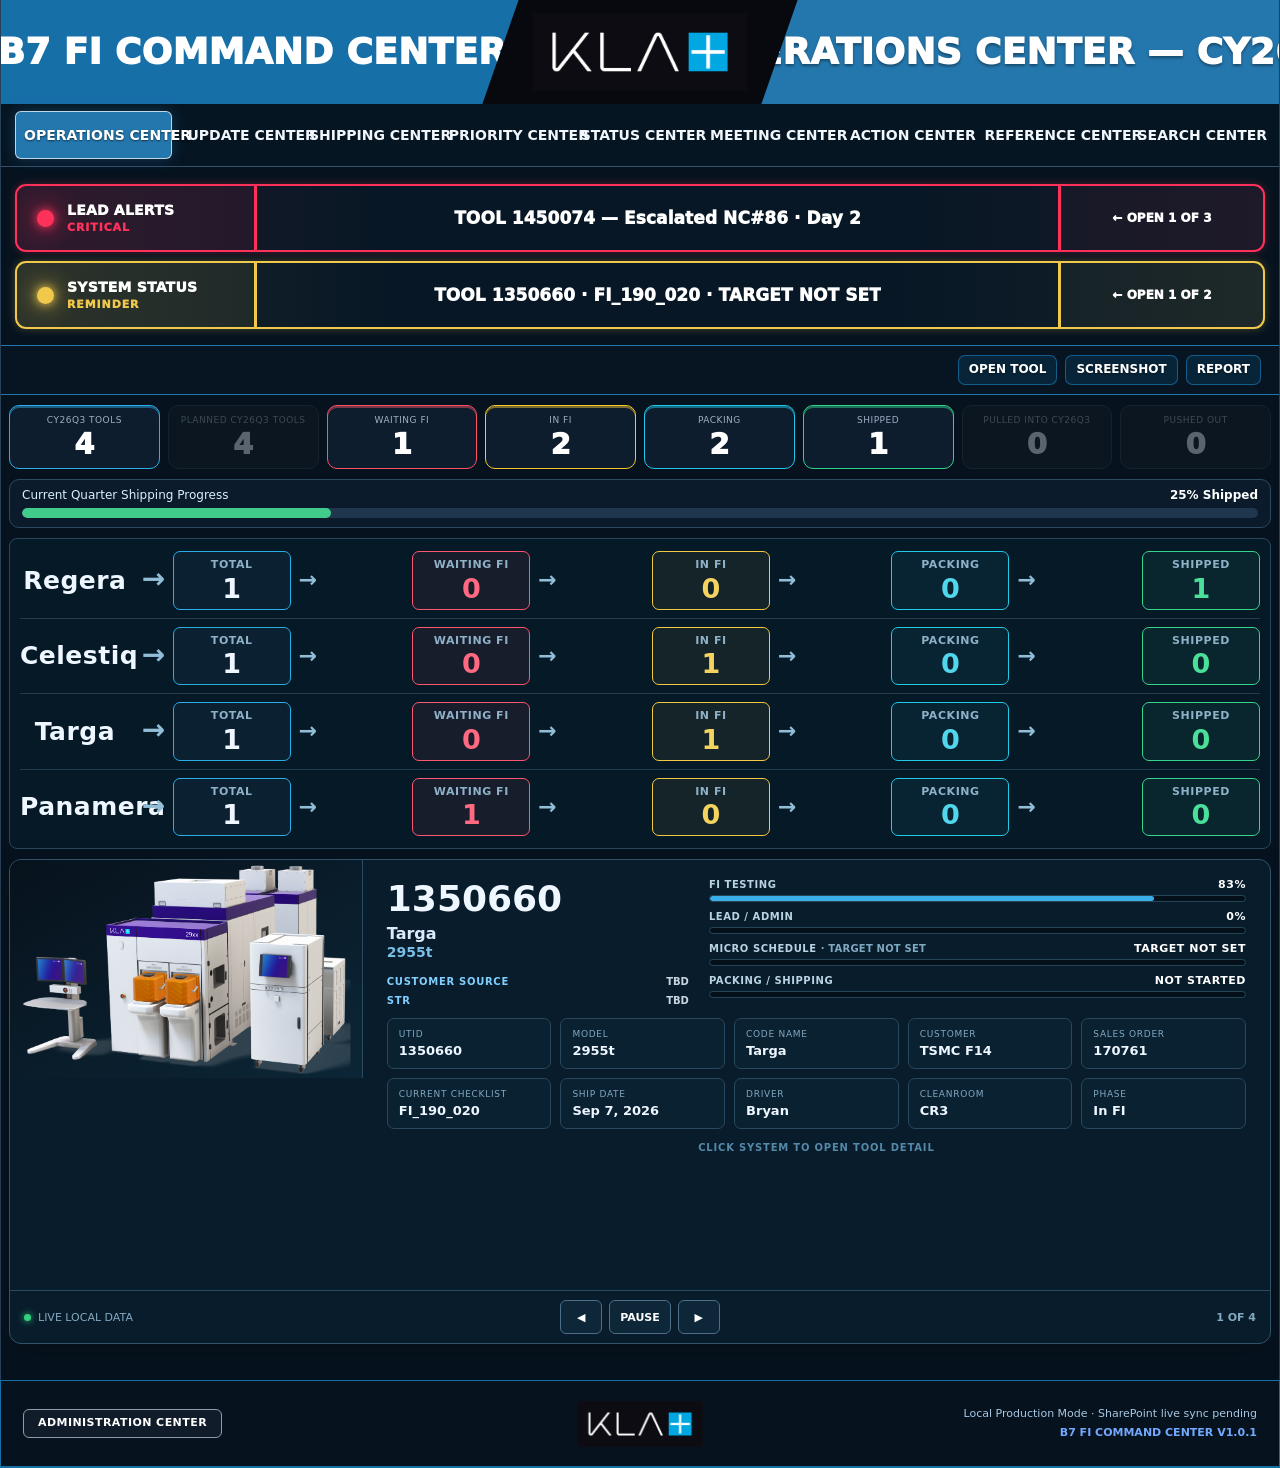
==== commit dc9e81bf: "Download B7 FI Command Center v1.0.2 — Morning Meeting Stability" ====
--- a/index.html
+++ b/index.html
@@ -2,8 +2,8 @@
 <!DOCTYPE html>
 
 <html lang="en"><head><meta charset="utf-8"/><meta content="width=device-width,initial-scale=1.0" name="viewport"/>
-<title>B7 FI Command Center v1.0.1</title><style>body[data-theme="customer"]{--page-accent:#a78bfa;--page-accent-rgb:167,139,250}</style>
-<link href="css/app.bundle.css?v=1.0.1" rel="stylesheet"/><style>body[data-theme="customer"]{--page-accent:#a78bfa;--page-accent-rgb:167,139,250}</style></head>
+<title>B7 FI Command Center v1.0.2</title><style>body[data-theme="customer"]{--page-accent:#a78bfa;--page-accent-rgb:167,139,250}</style>
+<link href="css/app.bundle.css?v=1.0.2" rel="stylesheet"/><style>body[data-theme="customer"]{--page-accent:#a78bfa;--page-accent-rgb:167,139,250}</style></head>
 <body class="b7-booting" data-theme="home">
 <div class="sticky-header"><header class="hero compact-hero v57-hero">
 <div class="v57-header">
@@ -34,4 +34,4 @@
 <script>window.addEventListener('error',function(e){var a=document.getElementById('app');if(a&&!a.dataset.rendered)a.innerHTML='<div class="panel"><h2>Command Center could not load</h2><p class="gray">'+String(e.message||'Unknown error')+'</p></div>'})</script>
 <div aria-label="Wallboard controls" class="wallboard-controls" id="wallboardControls"><button id="wallPrev">◀</button><button id="wallPause">PAUSE</button><button id="wallNext">▶</button><button id="wallExit">EXIT WALLBOARD</button><span id="wallLive">● LIVE</span></div>
 
-<script src="js/app.bundle.js?v=1.0.1"></script></body></html>+<script src="js/app.bundle.js?v=1.0.2"></script></body></html>
--- a/css/app.bundle.css
+++ b/css/app.bundle.css
@@ -9918,3 +9918,77 @@
 
 @media(max-width:1100px){.v861-family-row{grid-template-columns:135px minmax(0,1fr)!important}.v861-family-row h3{font-size:20px!important;padding-right:28px!important}.v861-family-row h3::after{right:2px!important;font-size:22px!important}.v861-family-kpis{gap:20px!important;grid-template-columns:repeat(5,minmax(72px,1fr))!important}.v861-family-kpi{max-width:none!important}.v861-family-kpi:not(:last-child)::after{left:calc(100% + 2px)!important}}
 @media(max-width:760px){.v861-family-row{grid-template-columns:1fr!important}.v861-family-row h3{text-align:left!important;padding-right:0!important}.v861-family-row h3::after{display:none!important}.v861-family-kpis{grid-template-columns:repeat(2,1fr)!important;gap:8px!important}.v861-family-kpi{max-width:none!important}.v861-family-kpi:first-child{grid-column:1/-1!important}.v861-family-kpi::after{display:none!important}#floatingActions{overflow-x:auto!important;grid-template-columns:auto auto!important}}
+
+/* ===== v1.0.2 MORNING MEETING STABILITY / FINAL SHELL AUTHORITY ===== */
+:root{--v102-rail-gap:12px}
+html,body{width:100%!important;max-width:none!important;overflow-x:hidden!important}
+body{align-items:stretch!important}
+body>.sticky-header,
+body>main#app,
+body>footer.v57-footer{
+  width:calc(100% - (var(--v102-rail-gap) * 2))!important;
+  max-width:none!important;
+  margin-left:var(--v102-rail-gap)!important;
+  margin-right:var(--v102-rail-gap)!important;
+  box-sizing:border-box!important;
+}
+body>.sticky-header .hero,
+body>.sticky-header .main-nav,
+body>.sticky-header .header-status-stack,
+body>.sticky-header #topActionBar,
+body>.sticky-header #operationsBar,
+body>.sticky-header #floatingActions{width:100%!important;max-width:none!important;margin-left:0!important;margin-right:0!important;box-sizing:border-box!important}
+body>main#app.page-shell{padding-left:18px!important;padding-right:18px!important;max-width:none!important}
+body>footer.v57-footer{margin-top:auto!important}
+
+/* One exact Center color authority. */
+body[data-center="home"]{--center-color:#2477ad!important;--center-rgb:36,119,173!important;--page-accent:#2477ad!important;--page-accent-rgb:36,119,173!important}
+body[data-center="tool"]{--center-color:#8e5ae8!important;--center-rgb:142,90,232!important;--page-accent:#8e5ae8!important;--page-accent-rgb:142,90,232!important}
+body[data-center="shipping"]{--center-color:#27ae60!important;--center-rgb:39,174,96!important;--page-accent:#27ae60!important;--page-accent-rgb:39,174,96!important}
+body[data-center="priority"]{--center-color:#d4a72c!important;--center-rgb:212,167,44!important;--page-accent:#d4a72c!important;--page-accent-rgb:212,167,44!important}
+body[data-center="status"]{--center-color:#f28c28!important;--center-rgb:242,140,40!important;--page-accent:#f28c28!important;--page-accent-rgb:242,140,40!important}
+body[data-center="meeting"]{--center-color:#19b9d1!important;--center-rgb:25,185,209!important;--page-accent:#19b9d1!important;--page-accent-rgb:25,185,209!important}
+body[data-center="action"]{--center-color:#ef4b4b!important;--center-rgb:239,75,75!important;--page-accent:#ef4b4b!important;--page-accent-rgb:239,75,75!important}
+body[data-center="reference"]{--center-color:#e94a9a!important;--center-rgb:233,74,154!important;--page-accent:#e94a9a!important;--page-accent-rgb:233,74,154!important}
+body[data-center="search"]{--center-color:#536dfe!important;--center-rgb:83,109,254!important;--page-accent:#536dfe!important;--page-accent-rgb:83,109,254!important}
+body[data-center] .v57-header-right{background:var(--center-color)!important}
+body[data-center] .main-nav .nav-btn.active{background:var(--center-color)!important;border-color:rgba(255,255,255,.7)!important;color:#fff!important}
+body[data-center] #floatingActions{border-top:1px solid var(--center-color)!important;border-bottom:1px solid var(--center-color)!important}
+
+/* Canonical page navigation: left views, right actions. */
+#floatingActions.v102-toolbar{display:flex!important;align-items:center!important;justify-content:space-between!important;min-height:48px!important;height:auto!important;padding:6px 14px!important;gap:14px!important;overflow:visible!important}
+#floatingActions.v102-toolbar::before{display:none!important;content:none!important}
+#floatingActions.v102-toolbar>.v102-left,#floatingActions.v102-toolbar>.v102-right{display:flex!important;align-items:center!important;gap:8px!important;flex-wrap:wrap!important;min-width:0!important}
+#floatingActions.v102-toolbar>.v102-right{margin-left:auto!important;justify-content:flex-end!important}
+#floatingActions.v102-toolbar button{position:static!important;margin:0!important;top:auto!important;bottom:auto!important;white-space:nowrap!important}
+
+/* Update Center remains a card-based working center, but quarter overview now belongs to Operations. */
+body[data-center="tool"] .v837-tool-dashboard>.v837-summary-grid,
+body[data-center="tool"] .v837-tool-dashboard>.v845-summary-grid,
+body[data-center="tool"] .v837-tool-dashboard>.v837-quarter-progress,
+body[data-center="tool"] .v837-tool-dashboard>.quarter-progress{display:none!important}
+body[data-center="tool"] .v837-tool-dashboard{padding-top:14px!important}
+
+/* Operations final product image: visibly fill the photo bay. */
+body[data-center="home"] .v802-tool-visual,
+body.v802-live-status .v802-tool-visual{overflow:hidden!important;padding:0!important}
+body[data-center="home"] .v802-tool-visual img,
+body.v802-live-status .v802-tool-visual img{
+  width:100%!important;height:100%!important;max-width:none!important;max-height:none!important;
+  object-fit:contain!important;object-position:center!important;padding:0!important;margin:0!important;
+  transform:scale(1.20)!important;transform-origin:center center!important
+}
+
+/* Keep all normal Center bodies on the same horizontal rail. */
+body:not(.wallboard-mode) #app>*{max-width:none!important}
+body:not(.wallboard-mode) .report-screen,
+body:not(.wallboard-mode) .panel,
+body:not(.wallboard-mode) .v837-tool-dashboard,
+body:not(.wallboard-mode) .v825-operations-live{width:100%!important;max-width:none!important;box-sizing:border-box!important}
+
+@media(max-width:900px){
+  :root{--v102-rail-gap:6px}
+  body>main#app.page-shell{padding-left:10px!important;padding-right:10px!important}
+  #floatingActions.v102-toolbar{padding:6px 9px!important}
+  #floatingActions.v102-toolbar>.v102-right{margin-left:0!important}
+}
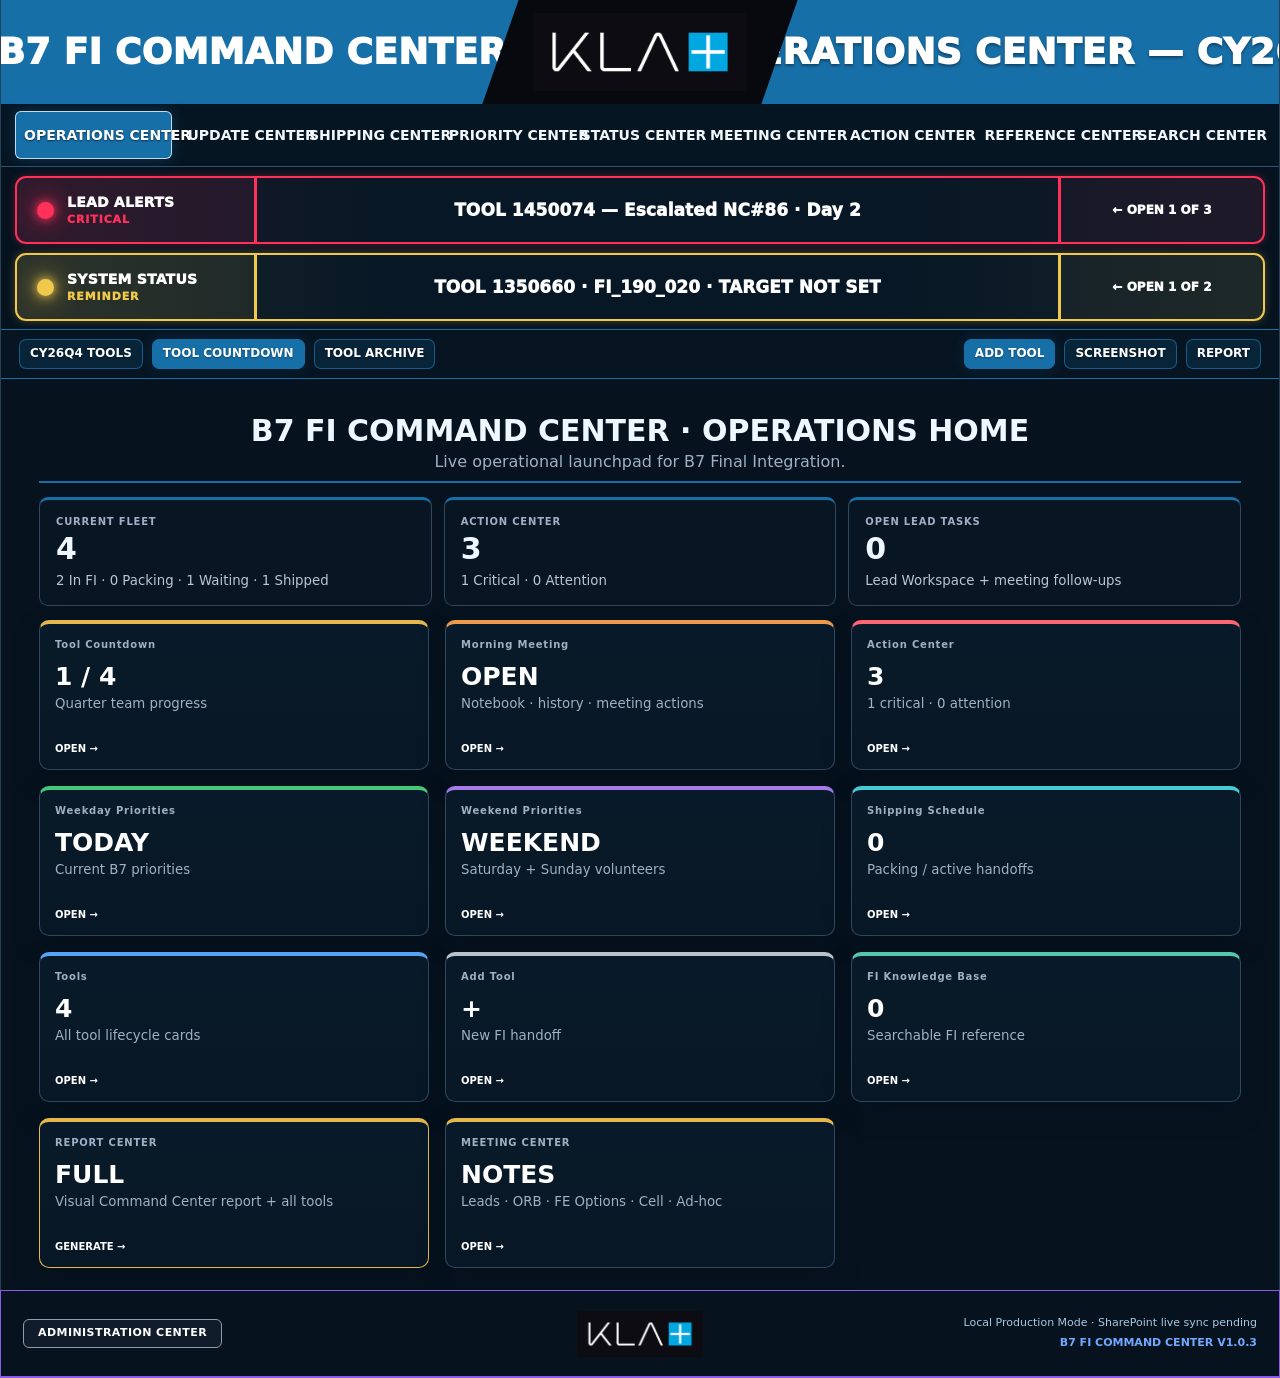
==== commit 52e02d19: "Download B7 FI Command Center v1.0.3 — Morning Meeting Recovery" ====
--- a/index.html
+++ b/index.html
@@ -2,8 +2,8 @@
 <!DOCTYPE html>
 
 <html lang="en"><head><meta charset="utf-8"/><meta content="width=device-width,initial-scale=1.0" name="viewport"/>
-<title>B7 FI Command Center v1.0.2</title><style>body[data-theme="customer"]{--page-accent:#a78bfa;--page-accent-rgb:167,139,250}</style>
-<link href="css/app.bundle.css?v=1.0.2" rel="stylesheet"/><style>body[data-theme="customer"]{--page-accent:#a78bfa;--page-accent-rgb:167,139,250}</style></head>
+<title>B7 FI Command Center v1.0.3</title><style>body[data-theme="customer"]{--page-accent:#a78bfa;--page-accent-rgb:167,139,250}</style>
+<link href="css/app.bundle.css?v=1.0.3" rel="stylesheet"/><style>body[data-theme="customer"]{--page-accent:#a78bfa;--page-accent-rgb:167,139,250}</style></head>
 <body class="b7-booting" data-theme="home">
 <div class="sticky-header"><header class="hero compact-hero v57-hero">
 <div class="v57-header">
@@ -34,4 +34,4 @@
 <script>window.addEventListener('error',function(e){var a=document.getElementById('app');if(a&&!a.dataset.rendered)a.innerHTML='<div class="panel"><h2>Command Center could not load</h2><p class="gray">'+String(e.message||'Unknown error')+'</p></div>'})</script>
 <div aria-label="Wallboard controls" class="wallboard-controls" id="wallboardControls"><button id="wallPrev">◀</button><button id="wallPause">PAUSE</button><button id="wallNext">▶</button><button id="wallExit">EXIT WALLBOARD</button><span id="wallLive">● LIVE</span></div>
 
-<script src="js/app.bundle.js?v=1.0.2"></script></body></html>+<script src="js/app.bundle.js?v=1.0.3"></script></body></html>
--- a/css/app.bundle.css
+++ b/css/app.bundle.css
@@ -9882,113 +9882,45 @@
 @media(max-width:1100px){.v861-family-row{grid-template-columns:140px minmax(0,1fr)!important}.v861-family-row h3{font-size:20px!important}.v861-family-kpi{width:104px!important;min-width:90px!important;margin-right:18px!important}.v861-family-kpi:not(:last-child)::after{right:-18px;width:18px;font-size:22px}}
 @media(max-width:820px){.v861-family-row{grid-template-columns:1fr!important}.v861-family-kpis{flex-wrap:wrap!important;gap:8px!important}.v861-family-kpi{margin:0!important;max-width:none!important;flex:1 1 120px!important}.v861-family-kpi::after{display:none!important}.v861-family-header span{position:static!important;margin-left:10px}}
 
-
-/* === v1.0.1 FINAL OPERATIONS / NAVIGATION AUTHORITY === */
+/* ===== B7 FI COMMAND CENTER v1.0.3 — FINAL SHELL / OPERATIONS / UPDATE ===== */
+:root{--b7-rail:10px}
+html,body{width:100%!important;max-width:none!important;min-height:100%!important;overflow-x:hidden!important;background:#07111f!important}
+body{display:block!important;margin:0!important}
+body>.sticky-header,body>main#app,body>footer.v57-footer{width:calc(100% - (var(--b7-rail)*2))!important;max-width:none!important;margin-left:var(--b7-rail)!important;margin-right:var(--b7-rail)!important;box-sizing:border-box!important}
+.sticky-header{position:sticky!important;top:0!important;z-index:5000!important;background:#07111f!important}
+.sticky-header .hero,.sticky-header .main-nav,.sticky-header .header-status-stack,.sticky-header #topActionBar,.sticky-header #operationsBar,.sticky-header #floatingActions{width:100%!important;max-width:none!important;margin-left:0!important;margin-right:0!important;box-sizing:border-box!important}
+body>main#app.page-shell{padding:10px 0 12px!important;min-height:0!important;max-width:none!important}
+body>footer.v57-footer{margin-top:0!important}
+body[data-center] .v57-header-right{background:var(--page-accent)!important}
+body[data-center] .main-nav .nav-btn.active{background:var(--page-accent)!important;border-color:rgba(255,255,255,.75)!important;color:#fff!important}
+body[data-center] #floatingActions{border-top:1px solid var(--page-accent)!important;border-bottom:1px solid var(--page-accent)!important}
+/* The v0854 toolbar is the one authoritative page navigation bar. */
 #b7PageToolbar{display:none!important}
-#floatingActions{display:grid!important;grid-template-columns:minmax(0,1fr) auto!important;align-items:center!important;gap:12px!important;width:100%!important;max-width:none!important;min-height:44px!important;padding:6px 12px!important;margin:0!important;box-sizing:border-box!important;border-left:0!important;border-right:0!important;border-radius:0!important}
-#floatingActions .v101-left{justify-self:start;display:flex;gap:8px;align-items:center;white-space:nowrap}
-#floatingActions .v101-right{justify-self:end;display:flex;gap:8px;align-items:center;white-space:nowrap}
-#floatingActions .btn{white-space:nowrap}
-
-body[data-center="home"] #app.page-shell,body.v825-operations-dashboard #app.page-shell{width:100%!important;max-width:none!important;padding:10px 8px 0!important;box-sizing:border-box!important;min-height:0!important;flex:0 0 auto!important}
-body[data-center="home"] .v825-operations-live,body.v825-operations-dashboard .v825-operations-live{width:100%!important;max-width:none!important;margin:0!important}
-body[data-center="home"] .v825-operations-live>* ,body.v825-operations-dashboard .v825-operations-live>*{max-width:none!important;box-sizing:border-box}
-
-/* Family process: no redundant section heading. Family → TOTAL → WAITING → IN FI → PACKING → SHIPPED */
+#floatingActions.v854-toolbar{display:grid!important;grid-template-columns:minmax(0,1fr) auto!important;align-items:center!important;gap:12px!important;width:100%!important;max-width:none!important;min-height:46px!important;padding:6px 12px!important;margin:0!important;box-sizing:border-box!important;border-left:0!important;border-right:0!important;border-radius:0!important;background:#081724!important}
+#floatingActions.v854-toolbar>.v854-nav-left,#floatingActions.v854-toolbar>.v854-actions-right{display:flex!important;align-items:center!important;gap:8px!important;flex-wrap:wrap!important}
+#floatingActions.v854-toolbar>.v854-nav-left{justify-content:flex-start!important}#floatingActions.v854-toolbar>.v854-actions-right{justify-content:flex-end!important;margin-left:auto!important}
+#floatingActions.v854-toolbar button{position:static!important;margin:0!important;white-space:nowrap!important}
+/* Update Center: retain family cards, remove quarter overview, add Packing family status. */
+body[data-center="tool"] .v837-tool-dashboard>.v837-summary-grid,body[data-center="tool"] .v837-tool-dashboard>.v845-summary-grid,body[data-center="tool"] .v837-tool-dashboard>.v837-quarter-progress,body[data-center="tool"] .v837-tool-dashboard>.quarter-progress{display:none!important}
+body[data-center="tool"] .v837-tool-dashboard{padding-top:8px!important}
+body[data-center="tool"] .family-counts{display:grid!important;grid-template-columns:repeat(5,minmax(54px,72px))!important;gap:8px!important}
+body[data-center="tool"] .family-packing{border-color:#00bcd4!important;color:#9eefff!important}
+/* Operations family process: family -> total -> waiting -> in FI -> packing -> shipped. */
 .v861-family-header{display:none!important}
-.v861-family-section{width:100%!important;max-width:none!important;margin:8px 0 10px!important;padding:4px 10px!important;border-radius:8px!important}
-.v861-family-list{display:grid!important;gap:0!important}
-.v861-family-row{display:grid!important;grid-template-columns:minmax(150px,1.25fr) minmax(0,8.75fr)!important;gap:10px!important;align-items:center!important;padding:8px 0!important;border-top:1px solid #203c50!important}
+.v861-family-section{width:100%!important;max-width:none!important;margin:8px 0!important;padding:4px 12px!important;box-sizing:border-box!important}
+.v861-family-row{display:flex!important;align-items:center!important;gap:10px!important;width:100%!important;padding:8px 0!important;border-top:1px solid #203c50!important}
 .v861-family-row:first-child{border-top:0!important}
-.v861-family-row h3{position:relative!important;margin:0!important;padding-right:44px!important;font-size:25px!important;line-height:1!important;text-align:center!important;letter-spacing:.02em!important}
-.v861-family-row h3::after{content:'→';position:absolute;right:8px;top:50%;transform:translateY(-52%);font-size:28px;font-weight:900;color:#92bdd7}
-.v861-family-kpis{display:grid!important;grid-template-columns:repeat(5,minmax(86px,118px))!important;justify-content:space-between!important;align-items:center!important;gap:34px!important}
-.v861-family-kpi{position:relative!important;width:100%!important;max-width:118px!important;min-height:58px!important;padding:7px 7px!important;display:flex!important;flex-direction:column!important;align-items:center!important;justify-content:center!important;text-align:center!important;border-radius:7px!important}
-.v861-family-kpi:not(:last-child)::after{content:'→';position:absolute;left:calc(100% + 9px);top:50%;transform:translateY(-52%);width:18px;text-align:center;font-size:22px;font-weight:900;color:#92bdd7}
-.v861-family-kpi span{font-size:11px!important;line-height:1.05!important;font-weight:900!important;letter-spacing:.05em!important;text-align:center!important}
-.v861-family-kpi b{font-size:27px!important;line-height:1!important;margin-top:4px!important;text-align:center!important}
-
-/* Larger product image: fill the available visual panel without cropping. */
-body[data-center="home"] .v802-tool-visual,body.v825-operations-dashboard .v802-tool-visual,body.v802-live-status .v802-tool-visual{padding:2px!important;overflow:hidden!important;display:flex!important;align-items:center!important;justify-content:center!important}
-body[data-center="home"] .v802-tool-visual img,body.v825-operations-dashboard .v802-tool-visual img,body.v802-live-status .v802-tool-visual img{width:99%!important;height:99%!important;max-width:99%!important;max-height:99%!important;padding:0!important;margin:auto!important;object-fit:contain!important;object-position:center!important}
-
-/* One horizontal rail for live Operations content. */
-body[data-center="home"] .v802-live-metrics,body[data-center="home"] .v829-quarter-progress,body[data-center="home"] .v861-family-section,body[data-center="home"] .v802-carousel{width:100%!important;max-width:none!important;margin-left:0!important;margin-right:0!important}
-body[data-center="home"]>footer.v57-footer{margin-top:0!important}
-
-@media(max-width:1100px){.v861-family-row{grid-template-columns:135px minmax(0,1fr)!important}.v861-family-row h3{font-size:20px!important;padding-right:28px!important}.v861-family-row h3::after{right:2px!important;font-size:22px!important}.v861-family-kpis{gap:20px!important;grid-template-columns:repeat(5,minmax(72px,1fr))!important}.v861-family-kpi{max-width:none!important}.v861-family-kpi:not(:last-child)::after{left:calc(100% + 2px)!important}}
-@media(max-width:760px){.v861-family-row{grid-template-columns:1fr!important}.v861-family-row h3{text-align:left!important;padding-right:0!important}.v861-family-row h3::after{display:none!important}.v861-family-kpis{grid-template-columns:repeat(2,1fr)!important;gap:8px!important}.v861-family-kpi{max-width:none!important}.v861-family-kpi:first-child{grid-column:1/-1!important}.v861-family-kpi::after{display:none!important}#floatingActions{overflow-x:auto!important;grid-template-columns:auto auto!important}}
-
-/* ===== v1.0.2 MORNING MEETING STABILITY / FINAL SHELL AUTHORITY ===== */
-:root{--v102-rail-gap:12px}
-html,body{width:100%!important;max-width:none!important;overflow-x:hidden!important}
-body{align-items:stretch!important}
-body>.sticky-header,
-body>main#app,
-body>footer.v57-footer{
-  width:calc(100% - (var(--v102-rail-gap) * 2))!important;
-  max-width:none!important;
-  margin-left:var(--v102-rail-gap)!important;
-  margin-right:var(--v102-rail-gap)!important;
-  box-sizing:border-box!important;
-}
-body>.sticky-header .hero,
-body>.sticky-header .main-nav,
-body>.sticky-header .header-status-stack,
-body>.sticky-header #topActionBar,
-body>.sticky-header #operationsBar,
-body>.sticky-header #floatingActions{width:100%!important;max-width:none!important;margin-left:0!important;margin-right:0!important;box-sizing:border-box!important}
-body>main#app.page-shell{padding-left:18px!important;padding-right:18px!important;max-width:none!important}
-body>footer.v57-footer{margin-top:auto!important}
-
-/* One exact Center color authority. */
-body[data-center="home"]{--center-color:#2477ad!important;--center-rgb:36,119,173!important;--page-accent:#2477ad!important;--page-accent-rgb:36,119,173!important}
-body[data-center="tool"]{--center-color:#8e5ae8!important;--center-rgb:142,90,232!important;--page-accent:#8e5ae8!important;--page-accent-rgb:142,90,232!important}
-body[data-center="shipping"]{--center-color:#27ae60!important;--center-rgb:39,174,96!important;--page-accent:#27ae60!important;--page-accent-rgb:39,174,96!important}
-body[data-center="priority"]{--center-color:#d4a72c!important;--center-rgb:212,167,44!important;--page-accent:#d4a72c!important;--page-accent-rgb:212,167,44!important}
-body[data-center="status"]{--center-color:#f28c28!important;--center-rgb:242,140,40!important;--page-accent:#f28c28!important;--page-accent-rgb:242,140,40!important}
-body[data-center="meeting"]{--center-color:#19b9d1!important;--center-rgb:25,185,209!important;--page-accent:#19b9d1!important;--page-accent-rgb:25,185,209!important}
-body[data-center="action"]{--center-color:#ef4b4b!important;--center-rgb:239,75,75!important;--page-accent:#ef4b4b!important;--page-accent-rgb:239,75,75!important}
-body[data-center="reference"]{--center-color:#e94a9a!important;--center-rgb:233,74,154!important;--page-accent:#e94a9a!important;--page-accent-rgb:233,74,154!important}
-body[data-center="search"]{--center-color:#536dfe!important;--center-rgb:83,109,254!important;--page-accent:#536dfe!important;--page-accent-rgb:83,109,254!important}
-body[data-center] .v57-header-right{background:var(--center-color)!important}
-body[data-center] .main-nav .nav-btn.active{background:var(--center-color)!important;border-color:rgba(255,255,255,.7)!important;color:#fff!important}
-body[data-center] #floatingActions{border-top:1px solid var(--center-color)!important;border-bottom:1px solid var(--center-color)!important}
-
-/* Canonical page navigation: left views, right actions. */
-#floatingActions.v102-toolbar{display:flex!important;align-items:center!important;justify-content:space-between!important;min-height:48px!important;height:auto!important;padding:6px 14px!important;gap:14px!important;overflow:visible!important}
-#floatingActions.v102-toolbar::before{display:none!important;content:none!important}
-#floatingActions.v102-toolbar>.v102-left,#floatingActions.v102-toolbar>.v102-right{display:flex!important;align-items:center!important;gap:8px!important;flex-wrap:wrap!important;min-width:0!important}
-#floatingActions.v102-toolbar>.v102-right{margin-left:auto!important;justify-content:flex-end!important}
-#floatingActions.v102-toolbar button{position:static!important;margin:0!important;top:auto!important;bottom:auto!important;white-space:nowrap!important}
-
-/* Update Center remains a card-based working center, but quarter overview now belongs to Operations. */
-body[data-center="tool"] .v837-tool-dashboard>.v837-summary-grid,
-body[data-center="tool"] .v837-tool-dashboard>.v845-summary-grid,
-body[data-center="tool"] .v837-tool-dashboard>.v837-quarter-progress,
-body[data-center="tool"] .v837-tool-dashboard>.quarter-progress{display:none!important}
-body[data-center="tool"] .v837-tool-dashboard{padding-top:14px!important}
-
-/* Operations final product image: visibly fill the photo bay. */
-body[data-center="home"] .v802-tool-visual,
-body.v802-live-status .v802-tool-visual{overflow:hidden!important;padding:0!important}
-body[data-center="home"] .v802-tool-visual img,
-body.v802-live-status .v802-tool-visual img{
-  width:100%!important;height:100%!important;max-width:none!important;max-height:none!important;
-  object-fit:contain!important;object-position:center!important;padding:0!important;margin:0!important;
-  transform:scale(1.20)!important;transform-origin:center center!important
-}
-
-/* Keep all normal Center bodies on the same horizontal rail. */
-body:not(.wallboard-mode) #app>*{max-width:none!important}
-body:not(.wallboard-mode) .report-screen,
-body:not(.wallboard-mode) .panel,
-body:not(.wallboard-mode) .v837-tool-dashboard,
-body:not(.wallboard-mode) .v825-operations-live{width:100%!important;max-width:none!important;box-sizing:border-box!important}
-
-@media(max-width:900px){
-  :root{--v102-rail-gap:6px}
-  body>main#app.page-shell{padding-left:10px!important;padding-right:10px!important}
-  #floatingActions.v102-toolbar{padding:6px 9px!important}
-  #floatingActions.v102-toolbar>.v102-right{margin-left:0!important}
-}
+.v861-family-row h3{flex:0 0 170px!important;margin:0!important;font-size:24px!important;text-align:center!important}
+.v861-family-kpis{display:flex!important;align-items:center!important;flex:1 1 auto!important;gap:0!important;min-width:0!important}
+.v861-family-kpi{flex:0 0 112px!important;max-width:112px!important;min-height:58px!important;padding:6px!important;margin:0!important;display:flex!important;flex-direction:column!important;align-items:center!important;justify-content:center!important;border-radius:7px!important;text-align:center!important}
+.v861-family-kpi span{font-size:11px!important;font-weight:900!important;letter-spacing:.05em!important}.v861-family-kpi b{font-size:27px!important;line-height:1!important;margin-top:4px!important}
+.v103-flow-arrow{display:flex!important;align-items:center!important;justify-content:center!important;flex:1 1 46px!important;min-width:28px!important;max-width:none!important;color:#9bc4dc!important;height:18px!important}
+.v103-flow-arrow::before{content:'';height:2px;background:#6e9db9;flex:1 1 auto;opacity:.8}
+.v103-flow-arrow::after{content:'▶';font-size:13px;line-height:1;margin-left:-1px;color:#9bc4dc}
+/* Product image visibly fills the photo frame. */
+body[data-center="home"] .v802-tool-visual,body.v802-live-status .v802-tool-visual{padding:0!important;overflow:hidden!important;display:flex!important;align-items:center!important;justify-content:center!important}
+body[data-center="home"] .v802-tool-visual img,body.v802-live-status .v802-tool-visual img{width:100%!important;height:100%!important;max-width:none!important;max-height:none!important;object-fit:contain!important;object-position:center!important;margin:0!important;padding:0!important;transform:scale(1.48)!important;transform-origin:center!important}
+/* Every page body shares the same horizontal rail. */
+body:not(.wallboard-mode) #app>*{width:100%!important;max-width:none!important;box-sizing:border-box!important}
+body:not(.wallboard-mode) .report-screen,body:not(.wallboard-mode) .panel,body:not(.wallboard-mode) .v837-tool-dashboard,body:not(.wallboard-mode) .v825-operations-live{width:100%!important;max-width:none!important;box-sizing:border-box!important}
+@media(max-width:900px){:root{--b7-rail:5px}.v861-family-row{flex-wrap:wrap!important}.v861-family-row h3{flex:0 0 100%!important;text-align:left!important}.v103-flow-arrow{display:none!important}.v861-family-kpis{display:grid!important;grid-template-columns:repeat(2,1fr)!important;gap:8px!important}.v861-family-kpi{max-width:none!important;flex:auto!important}#floatingActions.v854-toolbar{grid-template-columns:1fr!important}.v854-actions-right{justify-content:flex-start!important;margin-left:0!important}}
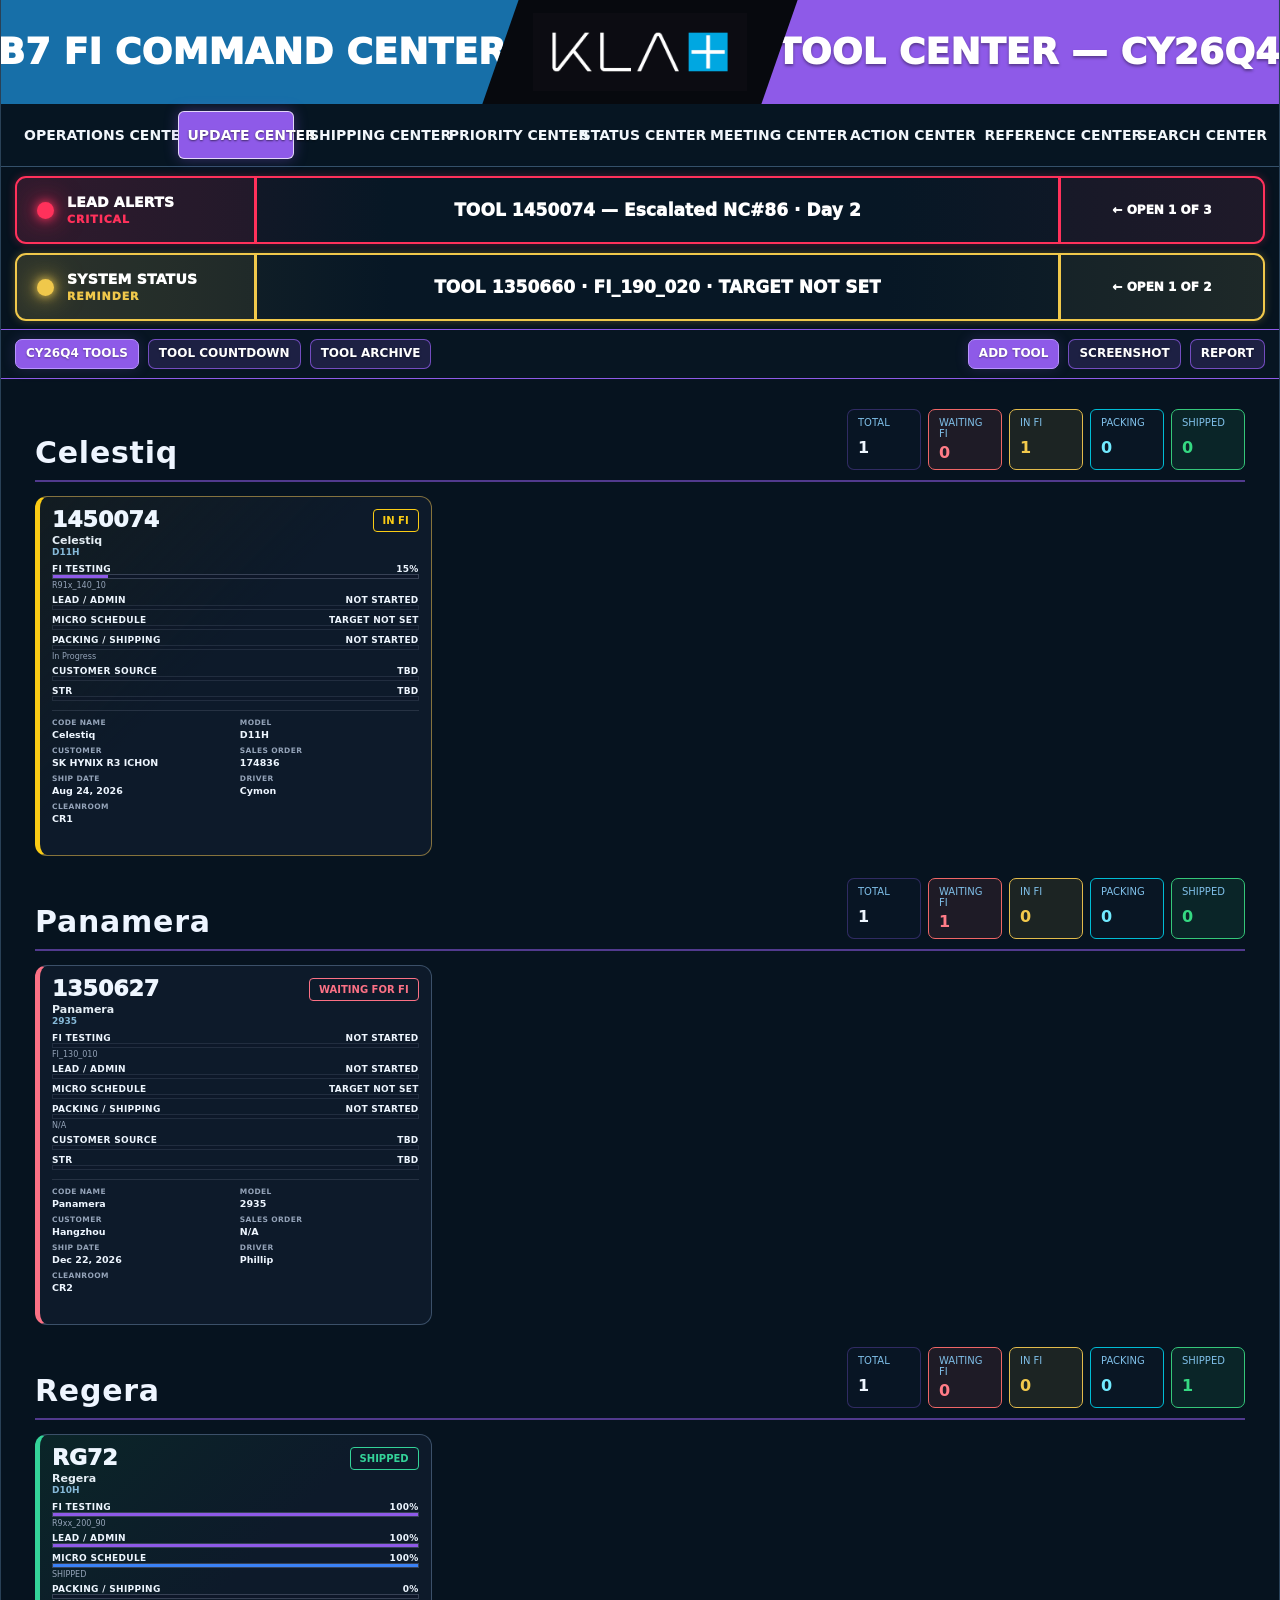
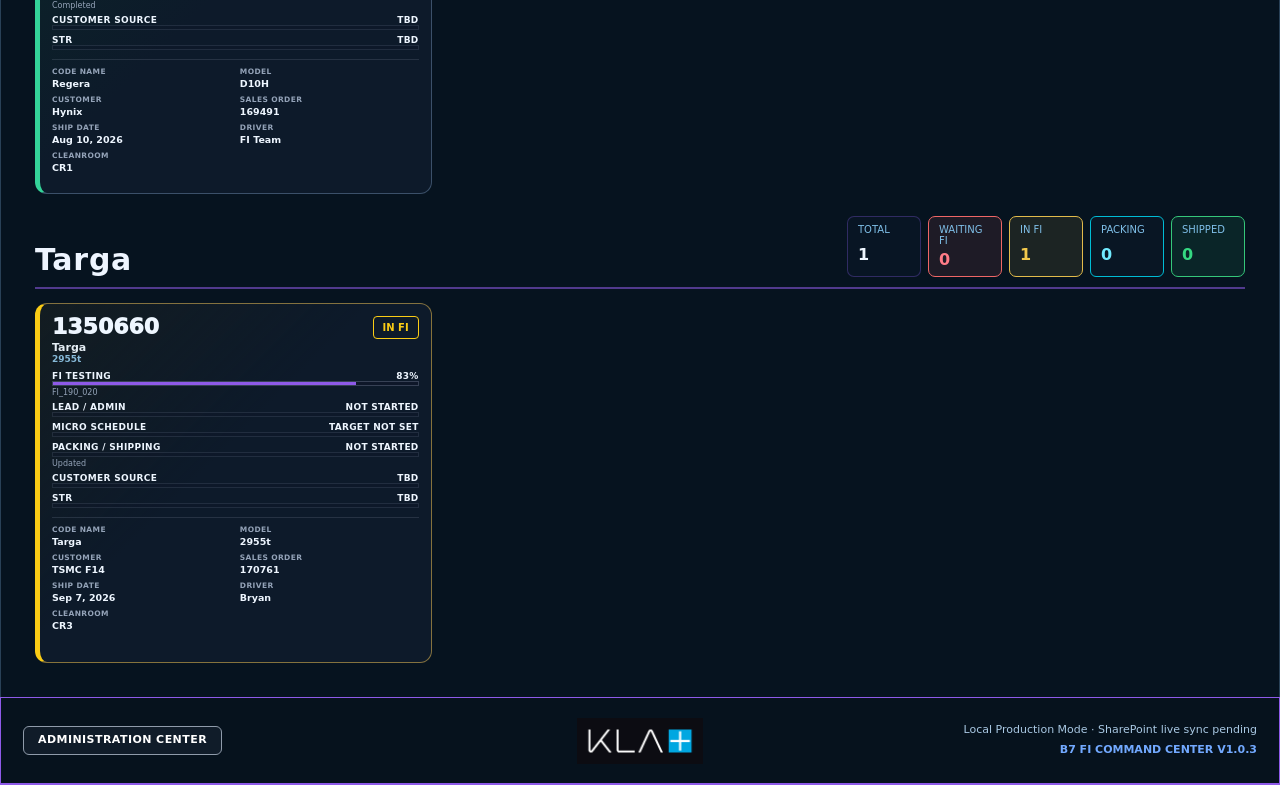
==== commit f0a3cddb: "Download B7 FI Command Center v1.0.4 — Morning Workflow + Operations Gates" ====
--- a/index.html
+++ b/index.html
@@ -2,8 +2,8 @@
 <!DOCTYPE html>
 
 <html lang="en"><head><meta charset="utf-8"/><meta content="width=device-width,initial-scale=1.0" name="viewport"/>
-<title>B7 FI Command Center v1.0.3</title><style>body[data-theme="customer"]{--page-accent:#a78bfa;--page-accent-rgb:167,139,250}</style>
-<link href="css/app.bundle.css?v=1.0.3" rel="stylesheet"/><style>body[data-theme="customer"]{--page-accent:#a78bfa;--page-accent-rgb:167,139,250}</style></head>
+<title>B7 FI Command Center v1.0.4</title><style>body[data-theme="customer"]{--page-accent:#a78bfa;--page-accent-rgb:167,139,250}</style>
+<link href="css/app.v1.0.4.css?v=1.0.4" rel="stylesheet"/><style>body[data-theme="customer"]{--page-accent:#a78bfa;--page-accent-rgb:167,139,250}</style></head>
 <body class="b7-booting" data-theme="home">
 <div class="sticky-header"><header class="hero compact-hero v57-hero">
 <div class="v57-header">
@@ -34,4 +34,4 @@
 <script>window.addEventListener('error',function(e){var a=document.getElementById('app');if(a&&!a.dataset.rendered)a.innerHTML='<div class="panel"><h2>Command Center could not load</h2><p class="gray">'+String(e.message||'Unknown error')+'</p></div>'})</script>
 <div aria-label="Wallboard controls" class="wallboard-controls" id="wallboardControls"><button id="wallPrev">◀</button><button id="wallPause">PAUSE</button><button id="wallNext">▶</button><button id="wallExit">EXIT WALLBOARD</button><span id="wallLive">● LIVE</span></div>
 
-<script src="js/app.bundle.js?v=1.0.3"></script></body></html>+<script src="js/app.v1.0.4.js?v=1.0.4"></script></body></html>
--- a/css/app.v1.0.4.css
+++ b/css/app.v1.0.4.css
@@ -0,0 +1,9971 @@
+/* B7 FI Command Center v1.0.1 consolidated stylesheet. One CSS payload. */
+
+/* SOURCE: css/styles-v0300.css */
+
+:root{
+  --bg:#07111f;--panel:#0d1a2a;--panel2:#111f31;--text:#eef5ff;--muted:#9fb0c6;
+  --line:#26384e;--accent:#4ea1ff;--accent-rgb:78,161,255;--good:#35c77a;--warn:#f1c453;
+  --bad:#ef6666;--info:#58a6ff;--gray:#738399
+}
+*{box-sizing:border-box} body{margin:0;background:linear-gradient(180deg,#07111f,#091522 55%,#07111f);color:var(--text);font-family:Inter,ui-sans-serif,system-ui,-apple-system,BlinkMacSystemFont,"Segoe UI",sans-serif}
+body[data-theme="home"]{--accent:#4ea1ff;--accent-rgb:78,161,255}
+body[data-theme="countdown"]{--accent:#e4b84d;--accent-rgb:228,184,77}
+body[data-theme="shipping"]{--accent:#49cbd3;--accent-rgb:73,203,211}
+body[data-theme="daily"]{--accent:#46c77b;--accent-rgb:70,199,123}
+body[data-theme="meeting"]{--accent:#ef9a4a;--accent-rgb:239,154,74}
+body[data-theme="weekend"]{--accent:#a77ae8;--accent-rgb:167,122,232}
+body[data-theme="systems"]{--accent:#6e9fbd;--accent-rgb:110,159,189}
+body[data-theme="admin"]{--accent:#b8c1cc;--accent-rgb:184,193,204}
+button,input,select,textarea{font:inherit}.hero{position:relative;min-height:210px;display:flex;align-items:end;padding:34px max(22px,calc((100% - 1500px)/2));overflow:hidden;border-bottom:1px solid var(--line);background:
+radial-gradient(circle at 18% 25%,rgba(var(--accent-rgb),.25),transparent 28%),
+linear-gradient(120deg,#0a1627,#13243a 55%,#08111e)}
+.hero:after{content:"";position:absolute;inset:auto -5% -45% 38%;height:180px;border:1px solid rgba(var(--accent-rgb),.32);transform:skewX(-24deg)}
+.hero-overlay{position:absolute;inset:0;background:linear-gradient(90deg,rgba(3,9,16,.12),rgba(3,9,16,.5))}
+.hero-content{position:relative;z-index:1;max-width:900px}.eyebrow{font-size:12px;letter-spacing:.18em;color:var(--accent);font-weight:800}.hero h1{margin:8px 0 5px;font-size:clamp(32px,5vw,58px);letter-spacing:.035em}.hero p{margin:0;color:#c4d2e4;max-width:780px}
+.main-nav{position:sticky;top:0;z-index:20;display:flex;gap:4px;justify-content:center;flex-wrap:wrap;padding:9px 14px;background:rgba(6,14,25,.96);backdrop-filter:blur(10px);border-bottom:1px solid var(--line)}
+.nav-btn,.admin-tab,.btn{border:1px solid transparent;background:transparent;color:#cbd8e8;padding:9px 12px;border-radius:8px;cursor:pointer}.nav-btn:hover,.admin-tab:hover,.btn:hover{border-color:var(--line);background:#122136}.nav-btn.active{color:white;background:rgba(var(--accent-rgb),.16);border-color:rgba(var(--accent-rgb),.6);box-shadow:inset 0 -2px var(--accent)}.admin-nav{margin-left:8px;border-left-color:#435268}
+.page-identity{height:4px;background:linear-gradient(90deg,transparent,var(--accent),transparent);box-shadow:0 0 22px rgba(var(--accent-rgb),.35)}
+.page-shell{max-width:1500px;margin:0 auto;padding:28px 22px 100px;min-height:650px}.page-title{display:flex;gap:18px;justify-content:space-between;align-items:flex-start;margin-bottom:20px}.page-title h2{margin:0 0 5px;font-size:28px}.page-title p{margin:0;color:var(--muted)}.page-kicker{color:var(--accent);text-transform:uppercase;letter-spacing:.14em;font-size:11px;font-weight:800;margin-bottom:5px}
+.metric-grid{display:grid;grid-template-columns:repeat(auto-fit,minmax(155px,1fr));gap:12px;margin:16px 0 22px}.metric{background:var(--panel);border:1px solid var(--line);border-top:2px solid var(--accent);border-radius:12px;padding:15px}.metric span{display:block;color:var(--muted);font-size:12px;text-transform:uppercase;letter-spacing:.06em}.metric strong{display:block;font-size:28px;margin-top:4px}.metric small{color:var(--muted)}
+.panel{background:var(--panel);border:1px solid var(--line);border-radius:13px;padding:18px;margin:14px 0}.panel h3{margin:0 0 14px}.panel-accent{border-left:3px solid var(--accent)}
+.system-grid{display:grid;grid-template-columns:repeat(auto-fit,minmax(290px,1fr));gap:14px}.system-card{background:var(--panel);border:1px solid var(--line);border-radius:12px;padding:16px;cursor:pointer}.system-card:hover{border-color:rgba(var(--accent-rgb),.75);background:#102036}.system-head{display:flex;justify-content:space-between;gap:10px}.system-id{font-size:20px;font-weight:800}.tool-family{display:inline-flex;align-items:center;gap:7px;color:var(--accent);font-size:12px;text-transform:uppercase;letter-spacing:.08em}.tool-glyph{width:24px;height:18px;border:1px solid currentColor;border-radius:3px;position:relative}.tool-glyph:before,.tool-glyph:after{content:"";position:absolute;background:currentColor;opacity:.65}.tool-glyph:before{width:7px;height:4px;left:3px;bottom:3px}.tool-glyph:after{width:6px;height:9px;right:3px;bottom:3px}
+.status-dot{width:10px;height:10px;border-radius:50%;display:inline-block;background:var(--gray);margin-right:6px}.status-dot.good{background:var(--good)}.status-dot.warn{background:var(--warn)}.status-dot.bad{background:var(--bad)}.status-dot.info{background:var(--info)}
+.progress-row{margin-top:12px}.progress-label{display:flex;justify-content:space-between;color:#c9d6e6;font-size:12px;margin-bottom:5px}.track{height:9px;border-radius:99px;background:#203046;overflow:hidden}.fill{height:100%;background:var(--accent);border-radius:99px}.fill.admin{background:#8e9cad}.card-meta{display:grid;grid-template-columns:1fr 1fr;gap:8px;margin-top:12px;color:var(--muted);font-size:12px}.card-meta strong{display:block;color:var(--text);font-size:13px}
+.table-wrap{overflow-x:auto;border:1px solid var(--line);border-radius:12px;background:var(--panel)}.report-table{width:100%;border-collapse:collapse;min-width:900px}.report-table th{position:sticky;top:0;background:#14243a;color:#aebed2;text-align:left;font-size:11px;text-transform:uppercase;letter-spacing:.06em;padding:11px;border-bottom:1px solid var(--line)}.report-table td{padding:12px 11px;border-bottom:1px solid #1c2d42;vertical-align:top}.report-table tr:last-child td{border-bottom:0}.report-table tr.tool-gap td{border-top:6px solid #07111f}.priority-num{display:inline-grid;place-items:center;width:28px;height:28px;border-radius:50%;background:rgba(var(--accent-rgb),.16);border:1px solid rgba(var(--accent-rgb),.55);font-weight:800}
+.badge{display:inline-block;border:1px solid var(--line);border-radius:999px;padding:4px 8px;font-size:11px;color:#cbd8e8}.badge.good{border-color:rgba(53,199,122,.5);color:#79e0a8}.badge.warn{border-color:rgba(241,196,83,.5);color:#f4d67f}.badge.bad{border-color:rgba(239,102,102,.5);color:#ff9292}.badge.info{border-color:rgba(88,166,255,.5);color:#8fc4ff}
+.actions{display:flex;gap:8px;flex-wrap:wrap}.btn{border-color:#31435b;background:#122136}.btn.primary{background:var(--accent);color:#07111f;border-color:var(--accent);font-weight:800}.btn.danger{border-color:#713f48;color:#ff9aa7;background:#26151a}.btn.small{padding:6px 9px;font-size:12px}
+.floating-actions{position:fixed;right:18px;bottom:18px;z-index:30;display:flex;gap:8px;flex-wrap:wrap;justify-content:flex-end;max-width:min(700px,calc(100% - 36px));padding:8px;background:rgba(7,17,31,.92);border:1px solid var(--line);border-radius:12px;backdrop-filter:blur(8px)}
+.admin-tabs{display:flex;gap:7px;flex-wrap:wrap;margin-bottom:15px;padding:9px;background:#0a1625;border:1px solid var(--line);border-radius:12px}.admin-tab.active{border-color:rgba(var(--accent-rgb),.65);background:rgba(var(--accent-rgb),.14);color:white}
+.admin-launch-grid{display:grid;grid-template-columns:repeat(auto-fit,minmax(230px,1fr));gap:12px}.admin-launch{padding:18px;background:var(--panel);border:1px solid var(--line);border-radius:12px;cursor:pointer}.admin-launch:hover{border-color:var(--accent)}.admin-launch strong{display:block;margin-bottom:5px}.admin-launch span{color:var(--muted);font-size:13px}
+.form-grid{display:grid;grid-template-columns:repeat(auto-fit,minmax(220px,1fr));gap:13px}.form-group label{display:block;color:#b7c6d8;font-size:12px;margin-bottom:6px}.form-group input,.form-group select,.form-group textarea,.report-table input,.report-table select{width:100%;border:1px solid #344860;border-radius:8px;background:#081522;color:var(--text);padding:9px}.form-group textarea{min-height:90px}.form-group.wide{grid-column:1/-1}.task-list{display:grid;grid-template-columns:repeat(auto-fit,minmax(300px,1fr));gap:8px}.task{display:flex;justify-content:space-between;gap:10px;align-items:center;padding:9px;border:1px solid #26384e;border-radius:8px}.task select{max-width:150px;background:#081522;color:white;border:1px solid #344860;border-radius:7px;padding:7px}
+.detail-grid{display:grid;grid-template-columns:repeat(auto-fit,minmax(260px,1fr));gap:14px}.detail-block{border:1px solid var(--line);border-radius:10px;padding:14px;background:#0a1726}.detail-block h4{margin:0 0 10px;color:var(--accent)}.kv{display:flex;justify-content:space-between;gap:15px;padding:7px 0;border-bottom:1px solid #1d2d40}.kv:last-child{border-bottom:0}.kv span{color:var(--muted)}.meeting-card{border-left:4px solid var(--accent);background:var(--panel);border-radius:10px;padding:16px;margin:12px 0}.meeting-head{display:flex;justify-content:space-between;gap:12px;align-items:flex-start}.meeting-card h3{margin:0}.meeting-summary{display:grid;grid-template-columns:repeat(auto-fit,minmax(160px,1fr));gap:10px;margin-top:13px}.meeting-summary div{padding:9px;background:#0a1726;border-radius:8px}.meeting-summary small{display:block;color:var(--muted);margin-bottom:3px}
+.notice{padding:12px;border:1px dashed #41536a;border-radius:10px;color:var(--muted)}.gray{color:var(--muted)}footer{display:flex;justify-content:space-between;gap:10px;flex-wrap:wrap;padding:22px max(22px,calc((100% - 1500px)/2));border-top:1px solid var(--line);color:var(--muted);font-size:12px}
+@media(max-width:760px){.hero{min-height:175px;padding:25px 18px}.hero h1{font-size:34px}.main-nav{justify-content:flex-start;overflow-x:auto;flex-wrap:nowrap}.nav-btn{white-space:nowrap}.page-shell{padding:22px 14px 100px}.page-title{display:block}.page-title .actions{margin-top:12px}.floating-actions{left:12px;right:12px}.metric-grid{grid-template-columns:repeat(2,1fr)}}
+
+.state-legend{display:flex;gap:14px;flex-wrap:wrap;align-items:center;margin:12px 0 18px;color:var(--muted);font-size:12px}
+.type-section{margin:20px 0 30px}.type-header{display:flex;justify-content:space-between;gap:14px;align-items:end;flex-wrap:wrap;margin-bottom:12px;padding-bottom:10px;border-bottom:2px solid rgba(var(--accent-rgb),.55)}
+.type-header h3{margin:0;font-size:21px}.type-summary{display:flex;gap:8px;flex-wrap:wrap}.type-count{min-width:92px;background:var(--panel);border:1px solid var(--line);border-radius:9px;padding:9px 11px}
+.type-count small{display:block;color:var(--muted);font-size:10px;text-transform:uppercase}.type-count b{font-size:21px}
+.countdown-card-grid{display:grid;grid-template-columns:repeat(auto-fit,minmax(230px,1fr));gap:10px}.countdown-card{border:1px solid var(--line);border-left:5px solid var(--info);border-radius:10px;background:var(--panel);padding:13px}
+.countdown-card.waiting{border-left-color:var(--bad);background:linear-gradient(90deg,rgba(239,102,102,.07),var(--panel) 35%)}.countdown-card.infi{border-left-color:var(--info);background:linear-gradient(90deg,rgba(88,166,255,.07),var(--panel) 35%)}.countdown-card.shipped{border-left-color:var(--good);background:linear-gradient(90deg,rgba(53,199,122,.12),var(--panel) 45%)}
+.cc-head{display:flex;justify-content:space-between;gap:10px}.cc-id{font-size:17px;font-weight:800}.cc-meta{display:grid;grid-template-columns:1fr 1fr;gap:8px;margin-top:10px;font-size:12px}.cc-meta span{display:block;color:var(--muted);font-size:10px;text-transform:uppercase}
+.state-chip{display:inline-flex;align-items:center;border-radius:999px;padding:5px 9px;font-size:11px;font-weight:800;border:1px solid var(--line)}.state-chip.waiting{color:#ff9b9b;border-color:rgba(239,102,102,.55)}.state-chip.infi{color:#91c8ff;border-color:rgba(88,166,255,.55)}.state-chip.shipped{color:#82e9ad;border-color:rgba(53,199,122,.55)}
+.complete-mark{display:inline-flex;align-items:center;gap:6px;color:#84e9ae;font-weight:800}.check{display:inline-grid;place-items:center;width:22px;height:22px;border-radius:50%;background:rgba(53,199,122,.14);border:1px solid rgba(53,199,122,.55)}
+.system-card.shipped-card{border-color:rgba(53,199,122,.65);background:linear-gradient(135deg,rgba(53,199,122,.10),var(--panel) 45%)}.system-card.waiting-card{border-color:rgba(239,102,102,.45)}.system-card.infi-card{border-color:rgba(88,166,255,.45)}
+.shipping-complete-row td{background:rgba(53,199,122,.06)}.shipping-active-row td{background:rgba(88,166,255,.03)}
+
+
+/* v0.5 Quarter Tool Shipping Countdown */
+.quarter-banner{
+  display:flex;justify-content:space-between;gap:18px;align-items:center;flex-wrap:wrap;
+  padding:17px 19px;margin:0 0 16px;background:linear-gradient(100deg,rgba(var(--accent-rgb),.12),var(--panel));
+  border:1px solid rgba(var(--accent-rgb),.35);border-radius:13px
+}
+.quarter-banner small{display:block;color:var(--muted);text-transform:uppercase;letter-spacing:.1em;font-size:10px}
+.quarter-banner strong{font-size:26px}
+.overall-countdown{display:grid;grid-template-columns:repeat(3,minmax(170px,1fr));gap:14px;margin:14px 0}
+.overall-box{background:var(--panel);border:1px solid var(--line);border-radius:13px;padding:18px;text-align:center}
+.overall-box .label{color:var(--muted);font-size:11px;text-transform:uppercase;letter-spacing:.08em}
+.overall-box .number{display:block;margin-top:5px;font-size:40px;font-weight:800}
+.overall-box.need{border-color:rgba(241,196,83,.48)}
+.overall-box.shipped{border-color:rgba(53,199,122,.58);background:linear-gradient(180deg,rgba(53,199,122,.08),var(--panel))}
+.overall-box.shipped .number{color:var(--good)}
+.quarter-progress{margin:4px 0 28px;padding:15px 17px;border:1px solid var(--line);border-radius:11px;background:var(--panel)}
+.quarter-progress .progress-label{font-size:13px}
+.quarter-progress .track{height:12px}
+.type-progress{margin-top:10px}
+.type-progress .track{height:8px}
+.type-count.need b{color:var(--warn)}
+.type-count.waiting b{color:var(--bad)}
+.type-count.infi b{color:var(--info)}
+.type-count.shipped b{color:var(--good)}
+.countdown-card .model-line{color:#d9e5f4;font-weight:700;margin-top:2px}
+.countdown-admin-note{margin-bottom:14px}
+.countdown-admin-table{min-width:1250px}
+.countdown-admin-table td{min-width:120px}
+.countdown-admin-table td:first-child{min-width:130px}
+.countdown-admin-table .tool-type-cell,.countdown-admin-table .model-cell{min-width:145px}
+.add-quarter-row{margin:12px 0 0}
+.field-locked-note{font-size:11px;color:var(--muted);margin-top:4px}
+@media(max-width:760px){
+  .overall-countdown{grid-template-columns:1fr}
+}
+
+/* v0.6 workbook-driven additions */
+.screenshot-exit{display:none;position:fixed;right:18px;top:18px;z-index:100;border:1px solid #58708a;background:#0b1b2d;color:#fff;border-radius:9px;padding:9px 12px;cursor:pointer}
+body.screenshot-mode .hero,body.screenshot-mode .main-nav,body.screenshot-mode .page-identity,body.screenshot-mode .floating-actions,body.screenshot-mode footer,body.screenshot-mode .page-title{display:none!important}
+body.screenshot-mode .screenshot-exit{display:block}body.screenshot-mode .page-shell{max-width:none;padding:24px 26px 50px;min-height:0}body.screenshot-mode{background:#07111f}
+body.screenshot-mode .report-screen{border:0;box-shadow:none;margin-top:0}body.screenshot-mode .screen-hide{display:none!important}
+.report-screen{background:var(--panel);border:1px solid var(--line);border-radius:13px;padding:18px;margin:14px 0}.report-title{text-align:center;border-bottom:2px solid var(--accent);padding-bottom:10px;margin-bottom:13px}.report-title h2{margin:0;font-size:24px}.report-title p{margin:4px 0 0;color:var(--muted)}
+.quarter-banner{display:flex;justify-content:space-between;gap:18px;align-items:center;flex-wrap:wrap;padding:17px 19px;margin:0 0 16px;background:linear-gradient(100deg,rgba(var(--accent-rgb),.12),var(--panel));border:1px solid rgba(var(--accent-rgb),.35);border-radius:13px}.quarter-banner small{display:block;color:var(--muted);text-transform:uppercase;letter-spacing:.1em;font-size:10px}.quarter-banner strong{font-size:26px}.overall-countdown{display:grid;grid-template-columns:repeat(3,minmax(170px,1fr));gap:14px;margin:14px 0}.overall-box{background:var(--panel);border:1px solid var(--line);border-radius:13px;padding:18px;text-align:center}.overall-box .label{color:var(--muted);font-size:11px;text-transform:uppercase;letter-spacing:.08em}.overall-box .number{display:block;margin-top:5px;font-size:40px;font-weight:800}.overall-box.need{border-color:rgba(241,196,83,.48)}.overall-box.shipped{border-color:rgba(53,199,122,.58);background:linear-gradient(180deg,rgba(53,199,122,.08),var(--panel))}.overall-box.shipped .number{color:var(--good)}.quarter-progress{margin:4px 0 28px;padding:15px 17px;border:1px solid var(--line);border-radius:11px;background:var(--panel)}.quarter-progress .track{height:12px}.type-section{margin:20px 0 30px}.type-header{display:flex;justify-content:space-between;gap:14px;align-items:end;flex-wrap:wrap;margin-bottom:12px;padding-bottom:10px;border-bottom:2px solid rgba(var(--accent-rgb),.55)}.type-header h3{margin:0;font-size:21px}.type-summary{display:flex;gap:8px;flex-wrap:wrap}.type-count{min-width:88px;background:var(--panel);border:1px solid var(--line);border-radius:9px;padding:9px 11px}.type-count small{display:block;color:var(--muted);font-size:10px;text-transform:uppercase}.type-count b{font-size:21px}.type-count.waiting b{color:var(--bad)}.type-count.infi b{color:var(--info)}.type-count.shipped b{color:var(--good)}.type-count.need b{color:var(--warn)}
+.countdown-card-grid{display:grid;grid-template-columns:repeat(auto-fit,minmax(225px,1fr));gap:10px}.countdown-card{border:1px solid var(--line);border-left:5px solid var(--info);border-radius:10px;background:var(--panel);padding:13px}.countdown-card.waiting{border-left-color:var(--bad);background:linear-gradient(90deg,rgba(239,102,102,.07),var(--panel) 35%)}.countdown-card.infi{border-left-color:var(--info);background:linear-gradient(90deg,rgba(88,166,255,.07),var(--panel) 35%)}.countdown-card.shipped{border-left-color:var(--good);background:linear-gradient(90deg,rgba(53,199,122,.12),var(--panel) 45%)}.cc-head{display:flex;justify-content:space-between;gap:10px}.cc-id{font-size:17px;font-weight:800}.cc-meta{display:grid;grid-template-columns:1fr 1fr;gap:8px;margin-top:10px;font-size:12px}.cc-meta span{display:block;color:var(--muted);font-size:10px;text-transform:uppercase}.state-chip{display:inline-flex;align-items:center;border-radius:999px;padding:5px 9px;font-size:11px;font-weight:800;border:1px solid var(--line)}.state-chip.waiting{color:#ff9b9b;border-color:rgba(239,102,102,.55)}.state-chip.infi{color:#91c8ff;border-color:rgba(88,166,255,.55)}.complete-mark{display:inline-flex;align-items:center;gap:6px;color:#84e9ae;font-weight:800}.check{display:inline-grid;place-items:center;width:22px;height:22px;border-radius:50%;background:rgba(53,199,122,.14);border:1px solid rgba(53,199,122,.55)}
+.shipping-plan{margin:16px 0 26px;border:1px solid var(--line);border-radius:12px;overflow:hidden;background:var(--panel)}.shipping-plan.complete{border-color:rgba(53,199,122,.55)}.shipping-plan-head{display:flex;justify-content:space-between;gap:12px;align-items:center;padding:13px 15px;background:#10243a}.shipping-plan-head h3{margin:0}.shipping-table{width:100%;border-collapse:collapse}.shipping-table th,.shipping-table td{padding:11px;border:1px solid #26384e;text-align:center}.shipping-table th{background:#14243a;color:#aec2d7;font-size:11px;text-transform:uppercase}.shipping-table td{font-weight:650}.volunteer-table{min-width:680px}.volunteer-table td,.volunteer-table th{padding:9px 11px}.priority-table td{white-space:normal}.priority-table .notes-cell{min-width:330px}.meeting-row{padding:13px 15px;border-bottom:1px solid #26384e}.meeting-row:last-child{border-bottom:0}.meeting-main{font-weight:750;line-height:1.5}.meeting-bullets{margin:8px 0 0 18px;padding:0;color:#d7e2ef}.meeting-bullets li{margin:4px 0}.tool-status-grid{display:grid;grid-template-columns:repeat(auto-fit,minmax(270px,1fr));gap:13px}.tool-status-block{border:1px solid var(--line);border-radius:10px;padding:14px;background:#0a1726}.tool-status-block h3{margin:0 0 10px;color:var(--accent)}
+.system-card.shipped-card{border-color:rgba(53,199,122,.65);background:linear-gradient(135deg,rgba(53,199,122,.10),var(--panel) 45%)}.system-card.waiting-card{border-color:rgba(239,102,102,.45)}.system-card.infi-card{border-color:rgba(88,166,255,.45)}
+.compact-form-table{min-width:1150px}.compact-form-table td{min-width:110px}.subsection-title{display:flex;justify-content:space-between;gap:12px;align-items:center;border-bottom:1px solid var(--line);padding-bottom:8px;margin:20px 0 12px}.subsection-title h3{margin:0}.helper{font-size:12px;color:var(--muted)}.memory-input{position:relative}.admin-stack{display:grid;gap:14px}.task-state{max-width:170px}.nc-card{border:1px solid #2b4058;border-radius:10px;padding:12px;margin:9px 0}.status-good{color:var(--good)}.status-warn{color:var(--warn)}.status-bad{color:var(--bad)}
+@media(max-width:760px){.overall-countdown{grid-template-columns:1fr}.screenshot-exit{right:8px;top:8px}.shipping-table{min-width:820px}.shipping-plan{overflow:auto}}
+
+/* v0.7 configurable workflow + ordered progress */
+.progress-board{display:grid;grid-template-columns:1fr 1fr;gap:16px;margin:14px 0}.progress-panel{background:#091827;border:1px solid var(--line);border-radius:12px;padding:15px}.progress-panel h3{margin:0 0 12px;color:var(--accent)}
+.workflow-list{display:grid;gap:6px}.workflow-step{display:grid;grid-template-columns:32px minmax(0,1fr) auto;gap:9px;align-items:center;padding:8px 10px;border:1px solid #263b52;border-radius:8px;background:#0b1928}.workflow-step.done{border-color:rgba(53,199,122,.38);background:rgba(53,199,122,.055)}.workflow-step.current{border-color:rgba(var(--accent-rgb),.72);background:rgba(var(--accent-rgb),.09)}.workflow-step.na{opacity:.55}.workflow-step .step-icon{display:grid;place-items:center;width:23px;height:23px;border-radius:50%;border:1px solid #41546a;color:var(--muted);font-size:12px;font-weight:800}.workflow-step.done .step-icon{border-color:var(--good);color:var(--good)}.workflow-step.current .step-icon{border-color:var(--accent);color:var(--accent)}.workflow-step .step-name{font-size:13px}.workflow-step .step-sub{display:block;color:var(--muted);font-size:11px;margin-top:2px}.workflow-step .step-state{font-size:11px;color:var(--muted);white-space:nowrap}
+.card-progress-meta{display:flex;justify-content:space-between;gap:8px;margin-top:7px;color:var(--muted);font-size:11px}.config-table{min-width:1050px}.config-table input,.config-table select{min-width:110px}.config-table .wide-input{min-width:230px}.config-table .choices-input{min-width:300px}.config-actions{display:flex;gap:5px;white-space:nowrap}.config-actions button{padding:5px 8px}.config-note{padding:10px 12px;border-left:3px solid var(--accent);background:rgba(var(--accent-rgb),.07);color:var(--muted);margin-bottom:13px}.field-preview{margin-top:6px;color:var(--muted);font-size:11px}.custom-field-grid{display:grid;grid-template-columns:repeat(auto-fit,minmax(220px,1fr));gap:13px}.tool-status-extra{display:grid;grid-template-columns:repeat(auto-fit,minmax(230px,1fr));gap:8px}.tool-status-extra .kv{background:#091827;border:1px solid #21364c;border-radius:8px;padding:9px}
+.order-pill{display:inline-grid;place-items:center;min-width:25px;height:25px;border-radius:999px;background:rgba(var(--accent-rgb),.13);border:1px solid rgba(var(--accent-rgb),.35);font-size:11px}.protected{display:inline-block;color:var(--muted);font-size:10px;border:1px solid var(--line);border-radius:999px;padding:3px 6px}.config-section{margin:18px 0}.config-section>h3{margin-bottom:5px}.tool-route-summary{display:flex;gap:12px;flex-wrap:wrap;margin:7px 0 0;color:var(--muted);font-size:11px}
+@media(max-width:900px){.progress-board{grid-template-columns:1fr}}
+body.screenshot-mode .workflow-list{gap:4px}body.screenshot-mode .workflow-step{padding:6px 8px}
+
+.compact-hero{min-height:92px;align-items:center;padding-top:18px;padding-bottom:18px}
+.compact-hero .hero-content{max-width:none;width:100%;text-align:center}
+.compact-hero h1{margin:0;font-size:clamp(24px,3.4vw,40px);letter-spacing:.055em}
+.page-title{display:none!important}
+.page-shell{padding-top:18px}
+.type-header{align-items:center;margin-top:24px}
+.type-header h3,.tool-section-title{margin:0;font-size:30px;font-weight:800;letter-spacing:.025em;color:var(--text)}
+.tool-section{margin:26px 0 34px}
+.tool-section-head{display:flex;justify-content:space-between;align-items:center;gap:12px;padding:0 0 10px;margin-bottom:14px;border-bottom:2px solid rgba(var(--accent-rgb),.55)}
+.tool-section-count{color:var(--muted);font-size:12px}
+.state-chip.infi{color:#f7d56b!important;border-color:rgba(241,196,83,.6)!important;background:rgba(241,196,83,.08)!important}
+.countdown-card.infi{border-left-color:var(--warn)!important;background:linear-gradient(90deg,rgba(241,196,83,.08),var(--panel) 35%)!important}
+.system-card.infi-card{border-color:rgba(241,196,83,.52)!important;background:linear-gradient(135deg,rgba(241,196,83,.055),var(--panel) 44%)}
+.status-dot.infi,.status-dot.warn{background:var(--warn)!important}
+.status-dot.archived{background:var(--gray)!important}
+.state-chip.archived{color:#b8c1cc;border-color:rgba(184,193,204,.45);background:rgba(184,193,204,.06)}
+.workflow-step.need{border-left:4px solid var(--bad);background:rgba(239,102,102,.06)}
+.workflow-step.need .step-icon,.workflow-step.need .step-state{color:#ff8d8d}
+.workflow-step.current,.workflow-step.inprogress{border-left:4px solid var(--warn);background:rgba(241,196,83,.06)}
+.workflow-step.current .step-icon,.workflow-step.current .step-state,.workflow-step.inprogress .step-icon,.workflow-step.inprogress .step-state{color:#f4d36f}
+.workflow-step.done{border-left:4px solid var(--good);background:rgba(53,199,122,.07)}
+.workflow-step.done .step-icon,.workflow-step.done .step-state{color:#7de5aa}
+.workflow-step.na,.workflow-step.skipped{border-left:4px solid var(--gray);background:rgba(115,131,153,.055)}
+.workflow-step.na .step-icon,.workflow-step.na .step-state,.workflow-step.skipped .step-icon,.workflow-step.skipped .step-state{color:#9faaba}
+.check-state-select{min-width:150px}
+.morning-lamp{color:#f1c453;font-weight:800}
+.morning-status-line,.morning-open-nc{color:#67adff}
+.morning-escalated{color:#ff6f78;font-weight:800}
+.archive-grid{display:grid;grid-template-columns:repeat(auto-fit,minmax(250px,1fr));gap:12px}
+.archive-card{border:1px solid #39495e;border-left:5px solid var(--gray);border-radius:11px;padding:14px;background:var(--panel);cursor:pointer}
+.archive-card h4{margin:0 0 5px;font-size:18px}
+.mst-na{display:flex;align-items:center;min-height:40px;padding:8px 10px;border:1px solid #344860;border-radius:8px;background:#0a1420;color:#9faaba;font-weight:700}
+.green-text{color:var(--good)!important}.red-text{color:var(--bad)!important}.yellow-text{color:var(--warn)!important}
+@media(max-width:760px){.compact-hero{min-height:76px}.compact-hero h1{font-size:22px}.type-header h3,.tool-section-title{font-size:25px}}
+
+.sticky-header{position:sticky;top:0;z-index:60;background:#07111f}
+.sticky-header .main-nav{position:relative;top:auto}
+.sticky-header .compact-hero{min-height:76px;padding-top:12px;padding-bottom:12px}
+.sticky-header .compact-hero h1{font-size:clamp(22px,3vw,34px)}
+.morning-nc-list{display:flex;flex-direction:column;gap:6px;min-width:300px}
+.morning-nc-choice{display:flex;gap:7px;align-items:flex-start;border:1px solid #2b3d53;border-radius:7px;padding:6px 8px}
+.morning-nc-choice.escalated{border-color:rgba(239,102,102,.55);background:rgba(239,102,102,.05)}
+.morning-nc-choice small{display:block;color:var(--muted)}
+.reduced-process-flag{color:var(--bad);font-weight:800}
+.morning-update-table{min-width:1250px}.morning-update-table td{vertical-align:top}
+@media(max-width:760px){.sticky-header .compact-hero{min-height:62px}.sticky-header .compact-hero h1{font-size:19px}}
+
+/* v0.10 Morning Quick Update */
+.morning-update-table{min-width:1540px;border-collapse:separate;border-spacing:0}
+.morning-update-table th,.morning-update-table td{padding:14px 12px!important;vertical-align:top!important}
+.morning-update-table th+th,.morning-update-table td+td{border-left:1px solid rgba(86,111,142,.22)}
+.morning-update-table tbody tr+tr td{border-top:1px solid rgba(86,111,142,.35)}
+.morning-update-table input,.morning-update-table select{width:100%;min-width:0;box-sizing:border-box}
+.morning-update-table .utid-col{min-width:105px}
+.morning-update-table .location-col{min-width:180px}
+.morning-update-table .sw-col{min-width:135px}
+.morning-update-table .checklist-col{min-width:260px}
+.morning-update-table .previous-col{min-width:210px}
+.morning-update-table .lamp-col{min-width:110px}
+.morning-update-table .status-col{min-width:260px}
+.morning-update-table .nc-col{min-width:330px}
+.morning-update-table .process-col{min-width:175px;padding-right:22px!important}
+.location-fields{display:grid;grid-template-columns:82px 1fr;gap:8px}
+.checklist-quick{display:flex;flex-direction:column;gap:8px}
+.checklist-current-note{font-size:11px;color:var(--muted);line-height:1.3}
+.previous-action-wrap{display:flex;flex-direction:column;gap:7px}
+.previous-action-wrap .previous-label{font-size:11px;color:var(--muted);line-height:1.3}
+.reduced-process-control{display:flex;align-items:flex-start;gap:9px;min-width:145px;white-space:normal;line-height:1.25;padding:7px 5px}
+.reduced-process-control input{width:auto!important;flex:0 0 auto;margin-top:2px}
+.reduced-process-control.active{color:var(--bad);font-weight:800}
+.morning-nc-list{gap:8px}
+.morning-nc-choice{padding:8px 10px;line-height:1.3}
+.morning-nc-choice input{width:auto!important;flex:0 0 auto}
+.quick-detail-btn{align-self:flex-start}
+@media(max-width:760px){
+ .morning-update-table{min-width:1480px}
+ .sticky-header{position:sticky}
+}
+
+.nc-actions{display:flex;gap:6px;flex-wrap:wrap;margin-top:7px}.nc-action-btn{font-size:11px;padding:5px 8px}.nc-escalate-btn{border-color:rgba(239,102,102,.5);color:#ff8d93}.nc-inline-editor{margin-top:8px;padding:10px;border:1px solid #31465f;border-radius:9px;background:#081522}.nc-inline-editor.hidden{display:none}.nc-inline-grid{display:grid;grid-template-columns:120px 1fr 130px;gap:8px}.nc-inline-grid input,.nc-inline-grid select{width:100%}.nc-inline-editor .inline-actions{display:flex;gap:6px;margin-top:8px}.morning-nc-choice{position:relative}.morning-nc-choice>span{flex:1;min-width:0}.shipping-state-na{color:#9faaba}.shipping-state-drafting{color:#f1c453}.shipping-state-created{color:#67adff}.shipping-state-published{color:#7de5aa}@media(max-width:760px){.nc-inline-grid{grid-template-columns:1fr}}
+
+
+/* v0.12 Morning NC controls */
+.nc-state-controls{
+  display:flex;
+  gap:10px;
+  flex-wrap:wrap;
+  align-items:center;
+  margin-top:7px;
+}
+.nc-state-check{
+  display:inline-flex;
+  gap:6px;
+  align-items:center;
+  font-size:11px;
+  white-space:nowrap;
+}
+.nc-state-check input{
+  width:auto!important;
+  margin:0;
+}
+.nc-state-check.escalated-on{
+  color:#ff8d93;
+  font-weight:800;
+}
+.nc-day-control{
+  display:inline-flex;
+  align-items:center;
+  gap:5px;
+  font-size:11px;
+  color:var(--muted);
+}
+.nc-day-control input{
+  width:64px!important;
+  min-width:64px!important;
+  padding:5px 6px!important;
+}
+.nc-inline-editor{
+  padding:12px!important;
+}
+.nc-create-top{
+  display:grid;
+  grid-template-columns:minmax(125px,180px) minmax(150px,190px);
+  gap:10px;
+  align-items:end;
+}
+.nc-create-field{
+  display:flex;
+  flex-direction:column;
+  gap:5px;
+}
+.nc-create-field label{
+  font-size:10px;
+  color:var(--muted);
+  text-transform:uppercase;
+  letter-spacing:.06em;
+}
+.nc-create-description{
+  display:flex;
+  flex-direction:column;
+  gap:5px;
+  margin-top:10px;
+}
+.nc-create-description label{
+  font-size:10px;
+  color:var(--muted);
+  text-transform:uppercase;
+  letter-spacing:.06em;
+}
+.nc-create-description textarea{
+  width:100%;
+  min-height:76px;
+  resize:vertical;
+  box-sizing:border-box;
+}
+.nc-new-escalation-days{
+  margin-top:10px;
+  display:none;
+  max-width:180px;
+}
+.nc-new-escalation-days.visible{
+  display:flex;
+  flex-direction:column;
+  gap:5px;
+}
+.nc-new-escalation-days label{
+  font-size:10px;
+  color:#ff8d93;
+  text-transform:uppercase;
+  letter-spacing:.06em;
+}
+.nc-new-escalation-days input{
+  width:100%!important;
+}
+.morning-nc-choice{
+  flex-wrap:wrap;
+}
+.morning-nc-choice .nc-main{
+  flex:1;
+  min-width:220px;
+}
+@media(max-width:760px){
+  .nc-create-top{grid-template-columns:1fr}
+}
+
+html{scroll-padding-top:150px}
+.sticky-header{position:sticky!important;top:0!important;z-index:1000!important;background:#07111f!important;width:100%;transform:translateZ(0)}
+.sticky-header .main-nav{position:relative!important;top:auto!important}
+.admin-tabs{position:sticky;top:120px;z-index:900;background:#07111f}
+.lifecycle-badge{display:inline-flex;border-radius:999px;padding:5px 9px;font-size:11px;font-weight:800}
+.lifecycle-badge.waiting{color:#ff8d93;border:1px solid rgba(239,102,102,.55)}
+.lifecycle-badge.infi{color:#f5d36c;border:1px solid rgba(241,196,83,.55)}
+.lifecycle-badge.shipped{color:#7de5aa;border:1px solid rgba(53,199,122,.55)}
+.workspace-tabs,.workspace-toolbar{display:flex;gap:8px;flex-wrap:wrap;margin-bottom:14px}
+.workspace-quick{display:grid;grid-template-columns:2fr 1fr 1fr auto;gap:8px;width:100%}
+.workspace-list{display:flex;flex-direction:column;gap:10px}
+.workspace-task{display:grid;grid-template-columns:150px 1fr 160px 160px auto;gap:10px;align-items:center;padding:12px;border:1px solid #2e425a;border-radius:10px;background:#0a1726}
+.workspace-task.need{border-left:5px solid var(--bad)}.workspace-task.progress{border-left:5px solid var(--warn)}.workspace-task.complete{border-left:5px solid var(--good)}
+.workspace-reference-grid{display:grid;grid-template-columns:repeat(auto-fit,minmax(280px,1fr));gap:12px}
+.reference-card{border:1px solid #2e425a;border-radius:10px;padding:13px;background:#0a1726}.reference-card pre{white-space:pre-wrap;font:inherit}
+.reference-editor{display:grid;grid-template-columns:180px 1fr;gap:8px}.reference-editor textarea{grid-column:1/-1;min-height:100px}
+.countdown-admin-table input[type="date"]{min-width:145px}
+@media(max-width:900px){.workspace-quick,.workspace-task,.reference-editor{grid-template-columns:1fr}}
+
+.edit-control-bar{position:sticky;top:112px;z-index:980;display:flex;justify-content:space-between;align-items:center;gap:12px;padding:8px 16px;background:#081522;border-bottom:1px solid #263a53}
+.edit-control-left,.edit-control-actions{display:flex;align-items:center;gap:10px;flex-wrap:wrap}
+.edit-mode-pill{display:inline-flex;border-radius:999px;padding:6px 10px;font-size:12px;font-weight:800}
+.edit-mode-pill.readonly{color:#b8c2d0;border:1px solid #44566d}.edit-mode-pill.editing{color:#7de5aa;border:1px solid rgba(53,199,122,.55)}.edit-mode-pill.busy{color:#ffcc6f;border:1px solid rgba(241,196,83,.55)}
+.edit-mode-note{font-size:11px;color:var(--muted)}.readonly-shield{position:fixed;right:18px;bottom:18px;z-index:1200;pointer-events:none;border:1px solid #40526a;border-radius:10px;padding:8px 12px;background:rgba(8,21,34,.94);color:#b8c2d0;font-size:12px;font-weight:700}
+body.edit-mode-active .readonly-shield{display:none}.edit-lock-warning{margin:10px 16px 0;padding:10px 12px;border:1px solid rgba(241,196,83,.4);border-radius:9px;background:rgba(241,196,83,.06);color:#d9c98d;font-size:11px;line-height:1.45}
+@media(max-width:760px){.edit-control-bar{top:102px;flex-direction:column;align-items:flex-start}.edit-control-actions{width:100%}.edit-control-actions .btn{flex:1}}
+
+/* v0.15 header/edit controls */
+.sticky-header{position:sticky!important;top:0!important;z-index:1200!important;background:#07111f!important;overflow:visible!important}
+.edit-control-bar{position:relative!important;top:auto!important;z-index:1!important;width:100%!important;box-sizing:border-box!important;min-height:38px!important;display:flex!important;align-items:center!important;justify-content:center!important;gap:12px!important;padding:5px 14px 7px!important;margin:0!important;border-top:1px solid rgba(255,255,255,.05)!important;border-bottom:1px solid #263a53!important;background:#07111f!important}
+.edit-control-left{display:flex!important;align-items:center!important;justify-content:center!important;gap:8px!important;flex-wrap:wrap!important}.edit-control-actions{display:flex!important;align-items:center!important;gap:8px!important;flex:0 0 auto!important}
+.edit-mode-pill{padding:5px 9px!important;font-size:11px!important;line-height:1!important;white-space:nowrap!important}.edit-mode-note{font-size:10px!important;white-space:nowrap!important}
+#enableEditingBtn,#releaseEditingBtn{display:inline-flex!important;align-items:center!important;justify-content:center!important;min-width:118px!important;min-height:30px!important;padding:5px 11px!important;white-space:nowrap!important}
+.readonly-shield,.edit-lock-warning{display:none!important}
+#floatingActions{z-index:850!important;bottom:18px!important}.admin-tabs{top:154px!important}
+@media(max-width:900px){.edit-control-bar{justify-content:space-between!important;flex-wrap:wrap!important}.edit-mode-note{white-space:normal!important}.admin-tabs{top:176px!important}}
+@media(max-width:640px){.edit-control-bar{flex-direction:column!important;align-items:stretch!important;gap:6px!important}.edit-control-left,.edit-control-actions{width:100%!important;justify-content:center!important}#enableEditingBtn,#releaseEditingBtn{width:100%!important}.admin-tabs{top:214px!important}}
+
+
+/* v0.16 automatic active-page population */
+.unprioritized{
+  display:inline-flex;
+  align-items:center;
+  justify-content:center;
+  min-width:72px;
+  padding:4px 8px;
+  border-radius:999px;
+  border:1px solid #40526a;
+  color:#aeb9c8;
+  font-size:10px;
+  font-weight:800;
+}
+.shipping-plan.placeholder{
+  border-color:#31465f;
+}
+.placeholder-value{
+  color:#9ba8b8;
+  font-weight:700;
+}
+
+
+/* v0.17 faster universal data entry */
+.combo-field{
+  position:relative;
+}
+.combo-field input[list]{
+  width:100%;
+}
+.lifecycle-select{
+  min-width:130px;
+  font-weight:800;
+}
+.lifecycle-select.waiting{color:#ff8d93;border-color:rgba(239,102,102,.55)}
+.lifecycle-select.infi{color:#f5d36c;border-color:rgba(241,196,83,.55)}
+.lifecycle-select.shipped{color:#7de5aa;border-color:rgba(53,199,122,.55)}
+.lifecycle-select.archive{color:#aeb9c8;border-color:#526477}
+input[type="date"]{
+  min-width:145px;
+}
+
+
+/* v0.19 Microsoft Lists test layer */
+.shared-nav{border-color:rgba(82,160,255,.45)!important}
+.shared-hero{display:flex;justify-content:space-between;gap:24px;align-items:center}
+.eyebrow{font-size:11px;letter-spacing:.18em;color:#8fbfff;font-weight:800}
+.sync-card{display:flex;gap:10px;align-items:center;padding:12px 14px;border:1px solid #33465e;border-radius:12px;min-width:250px;background:rgba(8,18,31,.72)}
+.sync-card small{display:block;color:#91a2b7;margin-top:3px}.sync-dot{width:11px;height:11px;border-radius:50%;background:#7d8998;box-shadow:0 0 10px currentColor}.sync-dot.ready{background:#43d17e}.sync-dot.local{background:#e0b64d}
+.shared-grid{display:grid;grid-template-columns:1.25fr .75fr;gap:16px;margin:16px 0}.step-list{display:grid;gap:10px;margin:14px 0}.step-list>div{display:flex;gap:12px;align-items:flex-start;padding:10px;border:1px solid #263a52;border-radius:10px;background:rgba(8,18,31,.45)}.step-list b{display:grid;place-items:center;min-width:26px;height:26px;border-radius:50%;background:#183c65;color:#b9dcff}.shared-actions{display:flex;gap:10px;flex-wrap:wrap;margin-top:14px}.file-btn{cursor:pointer}.integration-row{display:flex;justify-content:space-between;gap:16px;padding:11px 0;border-bottom:1px solid #26384d}.good-text{color:#63dc91}.warn-text{color:#f2c55f}.success-box{margin-top:12px;padding:12px;border:1px solid rgba(67,209,126,.45);background:rgba(67,209,126,.08);border-radius:10px;color:#c8f5d8}
+@media(max-width:850px){.shared-hero{display:block}.sync-card{margin-top:14px}.shared-grid{grid-template-columns:1fr}}
+
+/* v0.20 persistent command framework */
+.sticky-header{position:sticky;top:0;z-index:80;background:#07111f;box-shadow:0 8px 22px rgba(0,0,0,.22)}
+.sticky-header .hero{position:relative;z-index:3}
+.sticky-header .main-nav{position:relative;top:auto;z-index:4}
+.page-toolbar{position:relative;right:auto;bottom:auto;z-index:5;display:flex;gap:8px;align-items:center;justify-content:flex-end;max-width:none;width:100%;min-height:45px;padding:6px max(18px,calc((100% - 1500px)/2));background:rgba(9,22,37,.98);border:0;border-bottom:1px solid var(--line);border-radius:0;backdrop-filter:blur(10px)}
+.page-toolbar:empty{display:none}
+.page-toolbar:before{content:"PAGE ACTIONS";margin-right:auto;color:var(--muted);font-size:10px;font-weight:800;letter-spacing:.12em}
+.operations-bar{position:fixed;left:0;right:0;bottom:0;z-index:90;min-height:42px;display:grid;grid-template-columns:auto minmax(260px,1fr) auto;align-items:center;gap:14px;padding:7px 18px;background:rgba(5,14,25,.98);border-top:1px solid #31465f;box-shadow:0 -8px 24px rgba(0,0,0,.28);font-size:11px;color:#c7d6e7;backdrop-filter:blur(10px)}
+.ops-health,.ops-summary{display:flex;align-items:center;gap:7px;white-space:nowrap}.ops-live-dot{width:8px;height:8px;border-radius:50%;background:var(--good);box-shadow:0 0 9px rgba(53,199,122,.8)}
+.ops-health b{font-size:10px;letter-spacing:.08em}.ops-health #opsSync{color:var(--muted)}
+.ops-ticker{min-width:0;display:flex;align-items:center;gap:10px;padding:5px 12px;border-left:1px solid var(--line);border-right:1px solid var(--line);overflow:hidden}.ops-ticker-label{flex:none;color:var(--accent);font-size:9px;font-weight:900;letter-spacing:.12em}.ops-ticker #opsTickerText{white-space:nowrap;overflow:hidden;text-overflow:ellipsis;font-weight:650;transition:opacity .18s ease}.ops-summary{justify-content:flex-end}.ops-divider{color:#50647c}
+body{padding-bottom:42px}.page-shell{padding-bottom:70px}footer{margin-bottom:0}
+body.screenshot-mode .sticky-header,body.screenshot-mode .operations-bar{display:none!important}
+body.screenshot-mode .page-shell{padding-top:12px}
+@media(max-width:900px){.operations-bar{grid-template-columns:1fr auto}.ops-health{display:none}.ops-ticker{border-left:0}.ops-summary #opsPresence,.ops-divider{display:none}.page-toolbar{justify-content:flex-start;overflow-x:auto}.page-toolbar:before{display:none}}
+@media(max-width:600px){.operations-bar{grid-template-columns:1fr;padding:6px 10px}.ops-summary{display:none}.ops-ticker{border-right:0;padding:4px 2px}.compact-hero{min-height:72px}.compact-hero h1{font-size:20px}.page-toolbar .btn{white-space:nowrap}}
+
+/* v0.20.1 navigation hierarchy polish */
+.main-nav .nav-btn{
+  padding:9px 13px;
+  font-size:14px;
+  font-weight:600;
+  line-height:1.15;
+  transition:background .16s ease,border-color .16s ease,color .16s ease,box-shadow .16s ease,transform .16s ease;
+}
+.main-nav .nav-btn.active{
+  background:var(--accent)!important;
+  border-color:var(--accent)!important;
+  color:#07111f!important;
+  font-weight:850;
+  box-shadow:0 0 0 1px rgba(var(--accent-rgb),.2),0 0 16px rgba(var(--accent-rgb),.2)!important;
+}
+.main-nav .nav-btn.active:hover{
+  background:var(--accent)!important;
+  border-color:var(--accent)!important;
+  color:#07111f!important;
+}
+.page-toolbar{
+  min-height:40px;
+  padding-top:5px;
+  padding-bottom:5px;
+  gap:7px;
+}
+.page-toolbar .btn{
+  padding:6px 10px;
+  min-height:30px;
+  border-radius:7px;
+  font-size:12px;
+  line-height:1.1;
+}
+.page-toolbar .btn.primary{
+  font-weight:800;
+}
+@media(max-width:760px){
+  .main-nav .nav-btn{padding:8px 11px;font-size:13px}
+  .page-toolbar .btn{padding:6px 9px;font-size:11px}
+}
+
+
+/* v0.21 Shared Data & Migration Lab */
+.integration-config-grid{display:grid;grid-template-columns:1fr 1fr;gap:12px;margin:14px 0}
+.integration-config-grid label{display:grid;gap:6px;color:#aab9ca;font-size:11px;font-weight:800;letter-spacing:.03em}
+.integration-config-grid input{width:100%;padding:10px 11px;border:1px solid #33465e;border-radius:8px;background:#07111f;color:#f1f6fc}
+.diagnostic-fail{margin-top:12px;padding:12px;border:1px solid rgba(239,102,102,.55);background:rgba(239,102,102,.09);border-radius:10px;color:#ffd4d7;overflow-wrap:anywhere}
+.diagnostic-history{margin-top:12px;padding:10px 12px;border:1px solid #344960;border-radius:10px;background:rgba(8,18,31,.5);color:#b9c8d9;overflow-wrap:anywhere}
+.compact-metrics{margin-top:14px}.compact-metrics .metric{min-height:92px}
+@media(max-width:850px){.integration-config-grid{grid-template-columns:1fr}}
+
+
+
+/* =========================================================
+   v0.30.0 DESIGN LOCK / OPERATIONS CONSOLIDATION
+   ========================================================= */
+body[data-theme="leads"]{--accent:#bb78ef;--accent-rgb:187,120,239}
+body[data-theme="workspace"]{--accent:#7b8cff;--accent-rgb:123,140,255}
+body[data-theme="archive"]{--accent:#8b96a5;--accent-rgb:139,150,165}
+body[data-theme="references"]{--accent:#2ec9b7;--accent-rgb:46,201,183}
+body[data-theme="actions"]{--accent:#ff7a59;--accent-rgb:255,122,89}
+body[data-theme="shared"]{--accent:#4b8dff;--accent-rgb:75,141,255}
+
+.compact-hero{min-height:82px!important;align-items:center!important;padding-top:10px!important;padding-bottom:10px!important}
+.header-lockup{position:relative;z-index:2;width:100%;display:flex;align-items:center;justify-content:center;gap:26px;min-width:0}
+.header-app-name{font-size:clamp(22px,2.4vw,34px);font-weight:900;letter-spacing:.065em;white-space:nowrap}
+.header-diagonal{width:1px;height:58px;background:var(--accent);transform:skewX(-22deg);box-shadow:0 0 16px rgba(var(--accent-rgb),.55);flex:0 0 1px}
+.header-page-lockup{min-width:220px;max-width:42vw}
+.header-page-title{font-size:clamp(16px,1.6vw,24px);font-weight:900;color:var(--accent);letter-spacing:.08em;text-transform:uppercase;white-space:nowrap;overflow:hidden;text-overflow:ellipsis}
+.header-page-sub{margin-top:3px;color:#9fb0c6;font-size:11px;white-space:nowrap;overflow:hidden;text-overflow:ellipsis}
+.hero:after{display:none}
+.main-nav{border-top:1px solid rgba(var(--accent-rgb),.15)}
+.nav-btn.active{background:var(--accent);color:#06111e;border-color:var(--accent);box-shadow:0 0 18px rgba(var(--accent-rgb),.24);font-weight:900}
+.page-identity{height:2px;background:linear-gradient(90deg,transparent 4%,var(--accent) 30%,rgba(var(--accent-rgb),.15) 75%,transparent)}
+
+.top-action-bar{background:#08131f;border-bottom:1px solid #22354c;min-height:42px;display:flex;align-items:stretch;justify-content:center}
+.top-action-current{border:0;background:transparent;color:#dce8f6;display:grid;grid-template-columns:auto 1fr auto auto;align-items:center;gap:14px;width:min(1500px,calc(100% - 110px));padding:8px 18px;text-align:left;cursor:pointer}
+.top-action-current strong{white-space:nowrap;overflow:hidden;text-overflow:ellipsis}.top-action-current.red{box-shadow:inset 4px 0 #ef6666}.top-action-current.orange{box-shadow:inset 4px 0 #ff9b57}.top-action-current.yellow{box-shadow:inset 4px 0 #e5c650}.top-action-label{font-size:11px;font-weight:900;letter-spacing:.08em}.top-action-count{font-size:11px;color:#9fb0c6}.top-action-open{font-size:11px;color:var(--accent);font-weight:900}.top-action-all{border:0;border-left:1px solid #22354c;background:#0d1d2f;color:#dce8f6;padding:0 14px;font-weight:900;cursor:pointer}.top-action-clear{padding:10px 18px;color:#79e0a8;font-size:12px;font-weight:800}
+
+.v3-type{padding:18px 0 24px;margin:8px 0 18px;border-bottom:2px solid rgba(var(--accent-rgb),.36)}
+.type-name-wrap{display:flex;align-items:baseline;gap:12px}.type-name-wrap h3{font-size:30px!important;margin:0}.type-name-wrap span{font-size:10px;color:var(--muted);font-weight:800;letter-spacing:.12em}
+.v3-countdown-grid{gap:14px!important}.v3-countdown-card{border-width:1px!important;box-shadow:0 8px 22px rgba(0,0,0,.12);min-height:150px}.v3-countdown-card:hover{transform:translateY(-2px);border-color:var(--accent)}
+.v3-utid,.v3-system-id{font-size:24px!important;line-height:1;font-weight:950!important;letter-spacing:.02em}.model-badge{display:inline-flex;margin-top:7px;padding:3px 8px;border-radius:5px;border:1px solid rgba(var(--accent-rgb),.55);color:var(--accent);font-size:12px;font-weight:900;background:rgba(var(--accent-rgb),.08)}.cc-customer{margin-top:5px;color:#c7d5e4;font-size:12px}
+
+.tools-filter-bar{display:grid;grid-template-columns:minmax(280px,1fr) 220px;gap:10px;margin-bottom:16px;position:sticky;top:164px;z-index:30;background:#07111f;padding:10px 0}.tools-filter-bar input,.tools-filter-bar select{background:#0b1828;color:#eef5ff;border:1px solid #344860;border-radius:9px;padding:10px}.v3-tool-section{margin-bottom:28px}.v3-system-grid{grid-template-columns:repeat(auto-fit,minmax(320px,1fr))!important;gap:14px!important}.v3-system-card{border:1px solid #3b5069!important;border-left-width:5px!important}.v3-system-card.infi-card{border-left-color:#e4b84d!important}.v3-system-card.waiting-card{border-left-color:#ef6666!important}.v3-system-card.shipped-card{border-left-color:#35c77a!important}.fill.supplemental{background:#bd82ef}.supplemental-progress .card-progress-meta span:first-child{max-width:70%;overflow:hidden;text-overflow:ellipsis;white-space:nowrap}
+
+.v3-tool-status-grid{grid-template-columns:minmax(330px,40%) minmax(420px,60%)!important;margin-bottom:18px}.fi-status-large .kv{align-items:flex-start}.fi-status-large .kv b{max-width:68%;text-align:right;white-space:normal}.tool-notes-block{margin-top:12px;padding:13px;background:#081522;border:1px solid #2c4057;border-radius:9px}.tool-notes-block span{display:block;color:var(--muted);text-transform:uppercase;font-size:11px;letter-spacing:.06em}.tool-notes-block p{margin:7px 0 0;white-space:pre-wrap;line-height:1.45}
+.supplemental-panel{background:#0d1a2a;border:1px solid #2d4057;border-left:4px solid #bd82ef;border-radius:12px;padding:16px;margin:18px 0}.supplemental-head{display:flex;justify-content:space-between;gap:18px;align-items:flex-start}.supplemental-head h3{margin:0}.supplemental-head p{margin:5px 0;color:var(--muted);font-size:12px}.supplemental-start{display:flex;gap:8px}.supplemental-start select,.supp-row select,.supp-row input{background:#081522;color:#fff;border:1px solid #344860;border-radius:7px;padding:7px}.supp-row{display:grid;grid-template-columns:minmax(230px,1.4fr) minmax(180px,1fr) 150px 70px auto;gap:10px;align-items:center;padding:10px;margin-top:9px;border:1px solid #2a3c52;border-radius:9px}.supp-row small{display:block;color:var(--muted);margin-top:4px}.supp-progress{display:grid;grid-template-columns:1fr auto;gap:8px;align-items:center}.supp-history{margin-top:12px;color:#b8c8da}.supp-history div{padding:7px 0;border-bottom:1px solid #213247}
+
+.tool-edit-identity{display:grid;grid-template-columns:auto 1fr auto;gap:20px;align-items:center;margin:0 0 12px;padding:12px 16px;border:1px solid rgba(var(--accent-rgb),.5);border-left:5px solid var(--accent);background:linear-gradient(90deg,rgba(var(--accent-rgb),.12),#0d1a2a);border-radius:10px}.tool-edit-identity span,.tool-edit-identity small{display:block;color:var(--muted);font-size:10px;text-transform:uppercase;letter-spacing:.08em}.tool-edit-identity strong{font-size:24px;color:var(--accent)}.lamp-state-select{margin-top:7px;width:100%;background:#081522;color:#fff;border:1px solid #344860;border-radius:8px;padding:9px}
+
+.leads-extra-report{max-width:1300px;margin:auto}.leads-table .lead-notes{white-space:normal;min-width:480px;line-height:1.45}.leads-editor{display:flex;flex-direction:column;gap:9px;margin:15px 0}.lead-edit-row{display:grid;grid-template-columns:90px 250px 120px 1fr auto;gap:9px;align-items:start;padding:10px;border:1px solid #2c4057;border-radius:9px}.lead-edit-row select,.lead-edit-row textarea{width:100%;background:#081522;color:white;border:1px solid #344860;border-radius:7px;padding:8px}.lead-edit-row textarea{min-height:70px}.lead-row-actions{display:flex;gap:5px}
+
+.action-summary-grid{display:grid;grid-template-columns:repeat(4,1fr);gap:12px;margin-bottom:15px}.action-summary{padding:15px;border:1px solid #2d4057;border-radius:11px;background:#0d1a2a}.action-summary span{display:block;font-size:11px;color:var(--muted);font-weight:800}.action-summary strong{font-size:30px}.action-summary.red{border-top:3px solid #ef6666}.action-summary.orange{border-top:3px solid #ff9b57}.action-summary.yellow{border-top:3px solid #e5c650}.action-summary.total{border-top:3px solid var(--accent)}.action-center-grid{display:grid;grid-template-columns:repeat(2,minmax(0,1fr));gap:14px}.action-group{margin:0!important}.action-item{width:100%;display:grid;grid-template-columns:auto 1fr auto;gap:10px;align-items:center;background:#091625;color:#dce8f6;border:1px solid #2c4057;border-left:4px solid #63768d;border-radius:8px;padding:10px;text-align:left;margin:7px 0;cursor:pointer}.action-item.red{border-left-color:#ef6666}.action-item.orange{border-left-color:#ff9b57}.action-item.yellow{border-left-color:#e5c650}.action-item:hover{background:#102137}.manual-reminder-form{display:grid;grid-template-columns:220px 150px 1fr auto;gap:9px}.manual-reminder-form select,.manual-reminder-form input{background:#081522;color:#fff;border:1px solid #344860;border-radius:8px;padding:9px}
+
+.reference-dashboard{display:flex;flex-direction:column;gap:15px}.reference-dashboard-head{padding:15px 0}.reference-dashboard-head h2{margin:0}.reference-dashboard-head p{color:var(--muted)}.reference-file-card{border:1px solid #2d4057;border-left:4px solid var(--accent);border-radius:12px;background:#0d1a2a;padding:16px}.reference-file-head{display:flex;justify-content:space-between;gap:20px}.reference-file-head h3{margin:0;font-size:22px}.reference-file-head p{margin:5px 0;color:var(--muted)}.reference-mode{font-size:10px;font-weight:900;letter-spacing:.1em;color:var(--accent)}.reference-file-meta{display:flex;justify-content:space-between;gap:10px;padding:12px;margin:12px 0;background:#081522;border-radius:8px}.reference-file-meta span{color:var(--muted);font-size:12px}.reference-file-actions{display:flex;gap:8px;flex-wrap:wrap}.reference-preview{margin-top:12px}.excel-preview-frame{width:100%;height:620px;border:1px solid #344860;border-radius:8px;background:white}.reference-preview-note{font-size:11px;color:var(--muted);margin-top:6px}
+
+.rapid-add-panel{border:1px solid rgba(var(--accent-rgb),.5);border-left:4px solid var(--accent);border-radius:11px;background:#0d1a2a;padding:15px;margin-bottom:14px}.rapid-add-panel h3{margin:0}.rapid-add-panel p{margin:5px 0 12px;color:var(--muted)}.rapid-add-grid{display:grid;grid-template-columns:repeat(7,minmax(120px,1fr));gap:8px;margin-bottom:10px}.rapid-add-grid input,.rapid-add-grid select{width:100%;background:#081522;color:#fff;border:1px solid #344860;border-radius:8px;padding:8px}
+.morning-v3-table{min-width:1700px}.morning-v3-table td{vertical-align:top!important}.morning-v3-table textarea{min-width:280px;min-height:88px;background:#081522;color:#fff;border:1px solid #344860;border-radius:7px;padding:8px}.morning-v3-table input,.morning-v3-table select{background:#081522;color:#fff;border:1px solid #344860;border-radius:7px;padding:8px;width:100%}.morning-v3-table td:first-child small{display:block;color:var(--muted);margin-top:4px}.m3-nc{display:flex;gap:5px;flex-wrap:wrap;margin-bottom:8px}
+
+.operations-bar{cursor:default}.ops-ticker{cursor:pointer}
+
+@media(max-width:900px){.header-lockup{justify-content:flex-start;padding-left:12px;gap:14px}.header-app-name{font-size:19px}.header-diagonal{height:42px}.header-page-title{font-size:15px}.header-page-lockup{min-width:0}.top-action-current{width:calc(100% - 70px);grid-template-columns:auto 1fr auto}.top-action-open{display:none}.top-action-label{display:none}.v3-tool-status-grid{grid-template-columns:1fr!important}.supplemental-head{display:block}.supplemental-start{margin-top:10px}.supp-row{grid-template-columns:1fr}.action-summary-grid,.action-center-grid{grid-template-columns:1fr}.manual-reminder-form,.lead-edit-row,.rapid-add-grid,.tools-filter-bar{grid-template-columns:1fr}.reference-file-head,.reference-file-meta{display:block}.reference-file-meta span{display:block;margin-top:5px}}
+
+/* v0.30.1 browser spreadsheet preview */
+.reference-preview{min-height:110px;background:#071523;border:1px solid rgba(93,240,234,.2);border-radius:8px;overflow:hidden;margin-top:10px}
+.reference-preview-empty,.reference-preview-loading,.reference-preview-error{padding:26px;color:#9fb2c6;text-align:center}
+.reference-preview-error{color:#ffb7b7;background:rgba(255,70,70,.06)}
+.sheet-preview-toolbar{display:flex;align-items:center;gap:10px;flex-wrap:wrap;padding:8px 10px;background:#0b1c2d;border-bottom:1px solid rgba(93,240,234,.25);position:sticky;top:0;z-index:2}
+.sheet-tabs{display:flex;gap:5px;overflow:auto;max-width:100%;padding-bottom:2px;flex:1 1 520px}
+.sheet-tab{border:1px solid #2c5070;background:#10263b;color:#c9d7e5;border-radius:6px;padding:6px 10px;font-size:12px;white-space:nowrap;cursor:pointer}
+.sheet-tab.active{background:var(--page-accent,#25d4c7);border-color:var(--page-accent,#25d4c7);color:#041018;font-weight:800}
+.sheet-filter{min-width:220px;flex:0 1 300px;background:#071523;color:#eaf4ff;border:1px solid #2f5576;border-radius:6px;padding:7px 9px}
+.sheet-preview-note{font-size:11px;color:#7f9bb5;white-space:nowrap}
+.sheet-preview-stage{height:520px;overflow:auto;background:#fff;color:#111}
+.sheet-preview-table{border-collapse:collapse;min-width:100%;width:max-content;font-family:Arial,sans-serif;font-size:12px;background:#fff;color:#111}
+.sheet-preview-table td,.sheet-preview-table th{border:1px solid #d9dde3;padding:4px 7px;min-width:70px;max-width:360px;white-space:pre-wrap;vertical-align:top;background:#fff;color:#111}
+.sheet-preview-table tr:first-child td,.sheet-preview-table tr:first-child th{position:sticky;top:0;background:#edf3f8;font-weight:700;z-index:1}
+@media(max-width:800px){.sheet-preview-stage{height:430px}.sheet-filter{min-width:160px;flex:1 1 180px}}
+
+
+/* =========================================================
+   v0.30.2 ACTION BAR VISIBILITY / STATUS BAR POLISH
+   ========================================================= */
+.sticky-header{overflow:visible!important}
+.top-action-bar{
+  position:relative!important;
+  z-index:12!important;
+  min-height:50px!important;
+  height:auto!important;
+  padding:3px 0!important;
+  display:flex!important;
+  align-items:stretch!important;
+  justify-content:center!important;
+  overflow:visible!important;
+  background:#08131f!important;
+  border-top:1px solid rgba(var(--accent-rgb),.20)!important;
+  border-bottom:1px solid #2b4059!important;
+  box-shadow:0 4px 14px rgba(0,0,0,.22)!important;
+}
+.top-action-current{
+  min-height:44px!important;
+  align-self:stretch!important;
+  padding:9px 18px!important;
+  line-height:1.25!important;
+  overflow:visible!important;
+}
+.top-action-current strong{font-size:13px!important;line-height:1.3!important}
+.top-action-label,.top-action-count,.top-action-open{font-size:11px!important;line-height:1.2!important}
+.top-action-all{min-height:44px!important;font-size:12px!important}
+.top-action-clear{min-height:44px!important;display:flex!important;align-items:center!important;font-size:12px!important}
+.page-toolbar{
+  position:relative!important;
+  z-index:10!important;
+  clear:both!important;
+  margin-top:0!important;
+}
+.operations-bar{
+  min-height:54px!important;
+  padding:10px 20px!important;
+  gap:16px!important;
+  font-size:12px!important;
+}
+.ops-health b{font-size:11px!important}
+.ops-health #opsSync{font-size:11px!important}
+.ops-ticker{padding:7px 14px!important;gap:12px!important}
+.ops-ticker-label{font-size:10px!important}
+.ops-ticker #opsTickerText{font-size:12px!important;line-height:1.35!important}
+.ops-summary{font-size:11.5px!important}
+body{padding-bottom:58px!important}
+.page-shell{padding-bottom:86px!important}
+@media(max-width:900px){
+  .top-action-bar{min-height:48px!important}
+  .top-action-current{min-height:42px!important;padding:8px 12px!important}
+  .operations-bar{min-height:50px!important;padding:8px 12px!important}
+}
+@media(max-width:600px){
+  .top-action-current strong{font-size:12px!important}
+  .operations-bar{min-height:48px!important}
+  body{padding-bottom:52px!important}
+}
+
+/* =========================================================
+   v0.30.3 FINAL HEADER SPLIT + ACTION BAR VISIBILITY FIX
+   ========================================================= */
+/* 50/50 application / page identity header */
+.compact-hero{
+  min-height:88px!important;
+  height:88px!important;
+  padding:0!important;
+  overflow:hidden!important;
+  background:#08131f!important;
+}
+.compact-hero .hero-overlay{display:none!important}
+.header-lockup{
+  width:100%!important;
+  height:88px!important;
+  max-width:none!important;
+  display:grid!important;
+  grid-template-columns:50% 50%!important;
+  gap:0!important;
+  padding:0!important;
+  margin:0!important;
+  align-items:stretch!important;
+  justify-content:stretch!important;
+}
+.header-app-name{
+  display:flex!important;
+  align-items:center!important;
+  justify-content:flex-end!important;
+  padding:0 38px 0 24px!important;
+  color:#fff!important;
+  font-size:clamp(23px,2.25vw,35px)!important;
+  line-height:1!important;
+  text-align:right!important;
+}
+.header-diagonal{
+  position:absolute!important;
+  left:50%!important;
+  top:-10px!important;
+  width:2px!important;
+  height:110px!important;
+  z-index:5!important;
+  background:rgba(255,255,255,.9)!important;
+  transform:skewX(-24deg)!important;
+  box-shadow:0 0 16px rgba(var(--accent-rgb),.75)!important;
+  pointer-events:none!important;
+}
+.header-page-lockup{
+  min-width:0!important;
+  max-width:none!important;
+  width:100%!important;
+  height:88px!important;
+  box-sizing:border-box!important;
+  display:flex!important;
+  flex-direction:column!important;
+  justify-content:center!important;
+  align-items:flex-start!important;
+  padding:0 28px 0 46px!important;
+  background:var(--accent)!important;
+  color:#fff!important;
+  clip-path:polygon(4% 0,100% 0,100% 100%,0 100%)!important;
+}
+.header-page-title{
+  color:#fff!important;
+  font-size:clamp(18px,1.7vw,27px)!important;
+  line-height:1.05!important;
+  text-shadow:0 1px 3px rgba(0,0,0,.45)!important;
+}
+.header-page-sub{
+  color:rgba(255,255,255,.9)!important;
+  font-size:11px!important;
+  font-weight:800!important;
+  letter-spacing:.06em!important;
+  text-shadow:0 1px 2px rgba(0,0,0,.35)!important;
+}
+
+/* Action bar must be a full, readable row between nav and Page Actions. */
+.sticky-header{z-index:2000!important;overflow:visible!important}
+.top-action-bar{
+  position:relative!important;
+  z-index:70!important;
+  width:100%!important;
+  min-height:66px!important;
+  height:66px!important;
+  box-sizing:border-box!important;
+  display:flex!important;
+  align-items:stretch!important;
+  justify-content:center!important;
+  padding:0!important;
+  overflow:hidden!important;
+  background:#071522!important;
+  border-top:2px solid rgba(var(--accent-rgb),.72)!important;
+  border-bottom:1px solid #35506d!important;
+  box-shadow:0 7px 18px rgba(0,0,0,.30)!important;
+}
+.top-action-current{
+  width:min(1500px,calc(100% - 135px))!important;
+  min-height:66px!important;
+  height:66px!important;
+  box-sizing:border-box!important;
+  display:grid!important;
+  grid-template-columns:auto minmax(0,1fr) auto auto!important;
+  align-items:center!important;
+  gap:16px!important;
+  padding:0 22px!important;
+  margin:0!important;
+  overflow:hidden!important;
+}
+.top-action-current strong{
+  display:block!important;
+  min-width:0!important;
+  color:#f4f8fd!important;
+  font-size:15px!important;
+  line-height:1.25!important;
+  font-weight:900!important;
+  white-space:nowrap!important;
+  overflow:hidden!important;
+  text-overflow:ellipsis!important;
+}
+.top-action-label{
+  font-size:12px!important;
+  line-height:1!important;
+  font-weight:950!important;
+  white-space:nowrap!important;
+}
+.top-action-count,.top-action-open{
+  font-size:12px!important;
+  line-height:1!important;
+  white-space:nowrap!important;
+}
+.top-action-all{
+  flex:0 0 135px!important;
+  width:135px!important;
+  min-height:66px!important;
+  height:66px!important;
+  box-sizing:border-box!important;
+  font-size:13px!important;
+  padding:0 16px!important;
+}
+.top-action-clear{
+  width:min(1500px,calc(100% - 40px))!important;
+  min-height:66px!important;
+  height:66px!important;
+  box-sizing:border-box!important;
+  justify-content:flex-start!important;
+  padding:0 22px!important;
+  font-size:14px!important;
+}
+/* Ensure Page Actions cannot overlap or cover the Action row. */
+.page-toolbar{
+  z-index:60!important;
+  min-height:52px!important;
+  height:auto!important;
+  padding-top:8px!important;
+  padding-bottom:8px!important;
+  box-shadow:none!important;
+}
+
+/* Larger, more useful persistent footer/status bar. */
+.operations-bar{
+  z-index:2100!important;
+  min-height:66px!important;
+  height:66px!important;
+  box-sizing:border-box!important;
+  padding:0 22px!important;
+  gap:18px!important;
+  font-size:13px!important;
+  border-top:2px solid rgba(var(--accent-rgb),.62)!important;
+}
+.ops-health b{font-size:12px!important}
+.ops-health #opsSync{font-size:12px!important}
+.ops-ticker{height:42px!important;padding:0 16px!important;gap:13px!important}
+.ops-ticker-label{font-size:11px!important}
+.ops-ticker #opsTickerText{font-size:13px!important;line-height:1.3!important;font-weight:800!important}
+.ops-summary{font-size:12px!important}
+body{padding-bottom:70px!important}
+.page-shell{padding-bottom:104px!important}
+
+@media(max-width:1000px){
+  .header-app-name{padding-right:26px!important;font-size:22px!important}
+  .header-page-lockup{padding-left:36px!important}
+  .header-page-title{font-size:18px!important}
+  .top-action-current{grid-template-columns:auto minmax(0,1fr) auto!important;width:calc(100% - 105px)!important;padding:0 14px!important}
+  .top-action-open{display:none!important}
+  .top-action-all{flex-basis:105px!important;width:105px!important}
+  .operations-bar{grid-template-columns:1fr auto!important;min-height:60px!important;height:60px!important;padding:0 14px!important}
+  .ops-health{display:none!important}
+  body{padding-bottom:64px!important}
+}
+@media(max-width:700px){
+  .compact-hero,.header-lockup{height:76px!important;min-height:76px!important}
+  .header-app-name{font-size:17px!important;padding:0 18px 0 10px!important;white-space:normal!important;line-height:1.1!important}
+  .header-page-lockup{height:76px!important;padding:0 10px 0 26px!important}
+  .header-page-title{font-size:15px!important;white-space:normal!important}
+  .header-page-sub{font-size:9px!important}
+  .header-diagonal{height:96px!important}
+  .top-action-bar{height:60px!important;min-height:60px!important}
+  .top-action-current{height:60px!important;min-height:60px!important;width:calc(100% - 78px)!important;grid-template-columns:minmax(0,1fr) auto!important;gap:8px!important;padding:0 10px!important}
+  .top-action-label{display:none!important}
+  .top-action-current strong{font-size:13px!important}
+  .top-action-count{font-size:10px!important}
+  .top-action-all{height:60px!important;min-height:60px!important;flex-basis:78px!important;width:78px!important;font-size:11px!important;padding:0 6px!important}
+  .operations-bar{grid-template-columns:1fr!important;height:56px!important;min-height:56px!important;padding:0 10px!important}
+  .ops-summary{display:none!important}
+  .ops-ticker{border:0!important;height:40px!important;padding:0!important}
+  .ops-ticker #opsTickerText{font-size:12px!important}
+  body{padding-bottom:60px!important}
+}
+
+/* =========================================================
+   v0.30.4 FINAL VISUAL POLISH + REFERENCE VIEWER FIDELITY
+   ========================================================= */
+
+/* White text on the page-colored active navigation button. */
+.main-nav .nav-btn.active,
+.main-nav .nav-btn.active:hover,
+.nav-btn.active{
+  color:#fff!important;
+  text-shadow:0 1px 2px rgba(0,0,0,.35)!important;
+}
+
+/* Make the 50/50 header transition a deliberate thick white diagonal band. */
+.header-diagonal{
+  width:18px!important;
+  left:50%!important;
+  margin-left:-9px!important;
+  background:#fff!important;
+  box-shadow:0 0 10px rgba(255,255,255,.42),0 0 18px rgba(var(--accent-rgb),.28)!important;
+  border:0!important;
+}
+.header-page-lockup{
+  clip-path:polygon(2.2% 0,100% 0,100% 100%,0 100%)!important;
+}
+
+/* Clear visual boundary + Allstar-inspired moving glow for the Action Center bars. */
+@keyframes b7SweepLTR{0%{background-position:-260px 0}100%{background-position:calc(100% + 260px) 0}}
+@keyframes b7SweepRTL{0%{background-position:calc(100% + 260px) 0}100%{background-position:-260px 0}}
+.top-action-bar,
+.operations-bar{position:relative!important;isolation:isolate!important}
+.top-action-bar{
+  border-top:1px solid rgba(255,255,255,.24)!important;
+  border-bottom:3px solid rgba(255,255,255,.78)!important;
+  box-shadow:0 8px 18px rgba(0,0,0,.34),0 2px 0 rgba(var(--accent-rgb),.35)!important;
+}
+.top-action-bar::before,.top-action-bar::after,
+.operations-bar::before,.operations-bar::after{
+  content:"";
+  position:absolute;
+  left:0;right:0;
+  height:3px;
+  z-index:8;
+  pointer-events:none;
+  background-image:linear-gradient(90deg,transparent 0,rgba(255,255,255,.08) 25%,#fff 46%,var(--accent) 54%,rgba(255,255,255,.08) 75%,transparent 100%);
+  background-repeat:no-repeat;
+  background-size:240px 100%;
+  filter:drop-shadow(0 0 5px rgba(var(--accent-rgb),.85));
+}
+.top-action-bar::before,.operations-bar::before{top:0;animation:b7SweepLTR 5.5s linear infinite}
+.top-action-bar::after,.operations-bar::after{bottom:0;animation:b7SweepRTL 5.5s linear infinite}
+.operations-bar{
+  border-top:3px solid rgba(255,255,255,.68)!important;
+  box-shadow:0 -8px 20px rgba(0,0,0,.36)!important;
+}
+@media(prefers-reduced-motion:reduce){
+  .top-action-bar::before,.top-action-bar::after,.operations-bar::before,.operations-bar::after{animation:none!important;background-position:center!important}
+}
+
+/* Reference workbooks render immediately; improve workbook-like fidelity. */
+.reference-file-actions .ref-refresh{border-color:#37516c;background:#102136;color:#e8f1fb}
+.sheet-preview-stage{background:#e9edf2!important}
+.sheet-preview-table{table-layout:fixed!important;border-collapse:collapse!important;background:#fff!important}
+.sheet-preview-table td,.sheet-preview-table th{
+  box-sizing:border-box!important;
+  min-width:0!important;
+  max-width:none!important;
+  padding:3px 6px!important;
+  border:1px solid #aeb6c0!important;
+  white-space:pre-wrap;
+  overflow-wrap:anywhere;
+  line-height:1.18;
+}
+.sheet-preview-table tr:first-child td,.sheet-preview-table tr:first-child th{position:static!important;background:inherit;font-weight:inherit;z-index:auto}
+.sheet-preview-toolbar{border-bottom:2px solid rgba(var(--accent-rgb),.5)!important}
+.sheet-tab.active{color:#fff!important;text-shadow:0 1px 2px rgba(0,0,0,.35)!important}
+
+/* Strong separator under Page Actions / header stack before page content. */
+.page-toolbar{
+  border-bottom:2px solid rgba(255,255,255,.32)!important;
+  box-shadow:0 2px 0 rgba(var(--accent-rgb),.22)!important;
+}
+
+
+/* =========================================================
+   v0.30.5 FINAL OPERATIONS VISUAL SYSTEM
+   ========================================================= */
+/* A clean white divider: no competing clipped diagonal on the page-color half. */
+.header-page-lockup{clip-path:none!important;}
+.header-diagonal{
+  left:50%!important;top:-18px!important;width:15px!important;height:125px!important;margin-left:-7px!important;
+  background:#fff!important;transform:skewX(-22deg)!important;
+  box-shadow:0 0 7px rgba(255,255,255,.60)!important;z-index:9!important;
+}
+/* Page-color buttons: primary filled, secondary tinted but clearly part of the page. */
+.page-toolbar .btn:not(.danger),.page-toolbar button:not(.danger){
+  border-color:rgba(var(--accent-rgb),.66)!important;
+  background:rgba(var(--accent-rgb),.14)!important;
+  color:#fff!important;
+  text-shadow:0 1px 2px rgba(0,0,0,.38)!important;
+}
+.page-toolbar .btn.primary,.page-toolbar button.primary{
+  background:var(--accent)!important;border-color:var(--accent)!important;color:#fff!important;
+  box-shadow:0 0 14px rgba(var(--accent-rgb),.20)!important;
+}
+.page-toolbar .btn:not(.danger):hover,.page-toolbar button:not(.danger):hover{background:rgba(var(--accent-rgb),.30)!important;}
+/* Both operational bars have permanent top/bottom borders plus two visible opposing sweeps. */
+.top-action-bar,.operations-bar{overflow:hidden!important;border-top:2px solid rgba(255,255,255,.58)!important;border-bottom:2px solid rgba(255,255,255,.58)!important;}
+.top-action-bar::before,.operations-bar::before{top:2px!important;height:4px!important;z-index:30!important;}
+.top-action-bar::after,.operations-bar::after{bottom:2px!important;height:4px!important;z-index:30!important;}
+.top-action-bar{box-shadow:0 7px 18px rgba(0,0,0,.34),0 3px 0 rgba(var(--accent-rgb),.34)!important;}
+.operations-bar{box-shadow:0 -7px 18px rgba(0,0,0,.36),0 -3px 0 rgba(var(--accent-rgb),.28)!important;}
+/* Bottom bar is Fleet Status. */
+.ops-ticker{cursor:pointer!important;transition:border-color .2s ease,background .2s ease!important;}
+.ops-ticker-label{color:var(--accent)!important;font-weight:950!important;letter-spacing:.09em!important;}
+.ops-ticker.fleet-behind{border-left-color:#ef6666!important;background:rgba(239,102,102,.055)!important;}
+.ops-ticker.fleet-ahead{border-left-color:#52d98a!important;background:rgba(82,217,138,.05)!important;}
+.ops-ticker.fleet-on{border-left-color:#4bc7da!important;background:rgba(75,199,218,.05)!important;}
+.ops-ticker.fleet-unset{border-left-color:#e5c650!important;background:rgba(229,198,80,.05)!important;}
+/* Actual / planned / admin tool-card hierarchy. */
+.progress-row.micro-progress{padding-top:7px;padding-bottom:7px;border-radius:8px;}
+.progress-row.micro-progress.behind{background:rgba(239,102,102,.055);}
+.progress-row.micro-progress.ahead{background:rgba(82,217,138,.05);}
+.progress-row.micro-progress.on{background:rgba(75,199,218,.035);}
+.progress-row.micro-progress.unset{background:rgba(229,198,80,.035);}
+.fill.micro{background:linear-gradient(90deg,var(--accent),rgba(255,255,255,.90))!important;}
+.schedule-chip{display:inline-flex;align-items:center;border-radius:999px;padding:3px 8px;font-size:10px;font-weight:950;letter-spacing:.055em;white-space:nowrap;border:1px solid #52657c;color:#dce8f6;background:#0a1725;}
+.schedule-chip.behind{border-color:#ef6666;color:#ff9da2;background:rgba(239,102,102,.08)}
+.schedule-chip.ahead{border-color:#52d98a;color:#8bf0b5;background:rgba(82,217,138,.08)}
+.schedule-chip.on{border-color:#4bc7da;color:#8eeafa;background:rgba(75,199,218,.08)}
+.schedule-chip.unset{border-color:#e5c650;color:#ffe891;background:rgba(229,198,80,.07)}
+.supplemental-progress.active-only{border:1px solid rgba(166,117,255,.45)!important;background:rgba(166,117,255,.055)!important;border-radius:8px;padding:8px!important;margin-top:8px!important;}
+/* Tool-page Micro Schedule target control. */
+.micro-schedule-panel{display:grid;grid-template-columns:minmax(250px,1fr) minmax(340px,1.25fr);gap:18px;align-items:center;margin:16px 0;padding:16px 18px;border:1px solid rgba(var(--accent-rgb),.52);border-left:5px solid var(--accent);border-radius:12px;background:linear-gradient(90deg,rgba(var(--accent-rgb),.08),#0d1a2a 55%)}
+.micro-schedule-panel h3{margin:0 0 5px}.micro-schedule-panel p{margin:0;color:var(--muted);line-height:1.35}.micro-schedule-controls{display:flex;gap:8px}.micro-schedule-controls select{flex:1;background:#081522;color:#fff;border:1px solid #344860;border-radius:8px;padding:9px}.micro-schedule-readout{grid-column:1/-1;display:grid;grid-template-columns:1fr 1fr auto;gap:10px;align-items:center;padding-top:10px;border-top:1px solid #2b4057}.micro-schedule-readout span{display:block;color:var(--muted);font-size:10px;text-transform:uppercase;letter-spacing:.08em}.micro-schedule-readout b{display:block;margin-top:3px}
+@media(max-width:850px){.micro-schedule-panel{grid-template-columns:1fr}.micro-schedule-readout{grid-template-columns:1fr}.micro-schedule-controls{display:grid;grid-template-columns:1fr}.header-diagonal{width:11px!important;margin-left:-5px!important}}
+
+/* =========================================================
+   v0.30.6 HEADER ALIGNMENT + OPPOSING STATUS SWEEPS
+   ========================================================= */
+/* One geometric transition: dark half -> white diagonal band -> page color. */
+.header-diagonal{
+  top:0!important;
+  left:50%!important;
+  width:28px!important;
+  height:88px!important;
+  margin-left:-14px!important;
+  transform:none!important;
+  clip-path:polygon(58% 0,100% 0,42% 100%,0 100%)!important;
+  background:#fff!important;
+  box-shadow:none!important;
+  z-index:12!important;
+}
+.header-page-lockup{
+  clip-path:polygon(28px 0,100% 0,100% 100%,0 100%)!important;
+  padding-left:48px!important;
+}
+
+/* Permanent boundaries remain visible while the glow travels over them. */
+.top-action-bar,.operations-bar{
+  border-top:2px solid rgba(255,255,255,.55)!important;
+  border-bottom:2px solid rgba(255,255,255,.55)!important;
+  overflow:hidden!important;
+}
+/* Use compact moving light elements rather than animated full-width backgrounds.
+   TOP travels left -> right; BOTTOM travels right -> left. */
+@keyframes b7EdgeLTR{from{transform:translateX(-280px)}to{transform:translateX(calc(100vw + 280px))}}
+@keyframes b7EdgeRTL{from{transform:translateX(calc(100vw + 280px))}to{transform:translateX(-280px)}}
+.top-action-bar::before,.top-action-bar::after,
+.operations-bar::before,.operations-bar::after{
+  content:""!important;
+  position:absolute!important;
+  left:0!important;
+  right:auto!important;
+  width:250px!important;
+  height:3px!important;
+  z-index:40!important;
+  pointer-events:none!important;
+  background:linear-gradient(90deg,transparent 0%,rgba(255,255,255,.12) 18%,var(--accent) 42%,#fff 50%,var(--accent) 58%,rgba(255,255,255,.12) 82%,transparent 100%)!important;
+  filter:drop-shadow(0 0 6px rgba(var(--accent-rgb),.95))!important;
+  background-size:100% 100%!important;
+  background-position:0 0!important;
+}
+.top-action-bar::before,.operations-bar::before{
+  top:0!important;
+  bottom:auto!important;
+  animation:b7EdgeLTR 5.8s linear infinite!important;
+}
+.top-action-bar::after,.operations-bar::after{
+  top:auto!important;
+  bottom:0!important;
+  animation:b7EdgeRTL 5.8s linear infinite!important;
+}
+/* Extra inset separator makes the lower edge of the top Action bar unmistakable. */
+.top-action-bar{box-shadow:inset 0 -1px 0 rgba(var(--accent-rgb),.60),0 7px 18px rgba(0,0,0,.34)!important;}
+.operations-bar{box-shadow:inset 0 1px 0 rgba(var(--accent-rgb),.55),0 -7px 18px rgba(0,0,0,.36)!important;}
+
+/* Fleet target missing = visible warning, not ordinary status text. */
+.ops-ticker.fleet-unset #opsTickerText{color:#ffe891!important;font-weight:950!important;}
+
+@media(max-width:700px){
+  .header-diagonal{height:76px!important;width:22px!important;margin-left:-11px!important;clip-path:polygon(60% 0,100% 0,40% 100%,0 100%)!important;}
+  .header-page-lockup{clip-path:polygon(22px 0,100% 0,100% 100%,0 100%)!important;padding-left:34px!important;}
+}
+@media(prefers-reduced-motion:reduce){
+  .top-action-bar::before,.top-action-bar::after,.operations-bar::before,.operations-bar::after{animation:none!important;transform:translateX(calc(50vw - 125px))!important;}
+}
+
+
+/* =========================================================
+   v0.30.7 FINAL HEADER / STATUS EDGES + WALLBOARD
+   ========================================================= */
+/* Exact 50/50 header. The white divider owns the seam; the page panel starts at 50%. */
+.header-lockup{position:relative!important;grid-template-columns:50% 50%!important;overflow:hidden!important}
+.header-app-name{grid-column:1!important;z-index:2!important;background:#08131f!important}
+.header-page-lockup{grid-column:2!important;clip-path:none!important;padding-left:50px!important;position:relative!important;z-index:1!important}
+.header-diagonal{left:50%!important;top:-8px!important;width:22px!important;height:106px!important;margin-left:-11px!important;background:#fff!important;clip-path:none!important;transform:skewX(-18deg)!important;z-index:10!important;box-shadow:0 0 10px rgba(255,255,255,.35)!important}
+/* Both status strips always have two visible borders. Their moving highlights travel opposite ways. */
+.top-action-bar,.operations-bar{position:relative!important;border-top:2px solid rgba(255,255,255,.62)!important;border-bottom:2px solid rgba(255,255,255,.62)!important;overflow:hidden!important}
+.top-action-bar::before,.operations-bar::before{top:0!important;bottom:auto!important;animation:b7EdgeLTR 5.8s linear infinite!important}
+.top-action-bar::after,.operations-bar::after{top:auto!important;bottom:0!important;animation:b7EdgeRTL 5.8s linear infinite!important}
+/* Page actions follow the page identity color. */
+.page-toolbar .btn:not(.danger),.page-toolbar button:not(.danger){border-color:rgba(var(--accent-rgb),.76)!important;background:rgba(var(--accent-rgb),.17)!important;color:#fff!important;font-weight:850!important}
+.page-toolbar .btn.primary,.page-toolbar button.primary{background:var(--accent)!important;color:#fff!important;border-color:var(--accent)!important;text-shadow:0 1px 2px rgba(0,0,0,.35)!important}
+.nav-btn.active{color:#fff!important;text-shadow:0 1px 2px rgba(0,0,0,.35)!important}
+/* Wallboard setup */
+body[data-theme="wallboard"]{--accent:#e7edf5;--accent-rgb:231,237,245}
+.wallboard-setup{display:grid;gap:16px}.wallboard-intro{padding:22px;border:1px solid rgba(var(--accent-rgb),.45);border-radius:14px;background:linear-gradient(120deg,rgba(var(--accent-rgb),.10),#0d1a2a)}.wallboard-intro h2{font-size:30px;margin:0 0 7px}.wallboard-intro p{color:var(--muted);max-width:900px}.wallboard-live-card{display:flex;justify-content:space-between;gap:20px;margin-top:16px;padding:12px 15px;border:1px solid #36c97c;border-radius:9px;background:rgba(54,201,124,.07)}.wallboard-live-card b{color:#69e5a0}.wallboard-live-card span{color:var(--muted)}
+.wallboard-slide-list{display:grid;gap:8px}.wallboard-slide-row{display:grid;grid-template-columns:1fr auto;gap:16px;align-items:center;padding:10px 12px;border:1px solid #2c4057;border-radius:8px;background:#091625}.wallboard-slide-row label{font-weight:800}.wallboard-slide-row input[type=number]{width:72px;background:#081522;color:#fff;border:1px solid #344860;border-radius:6px;padding:6px}.wallboard-start-row{display:flex;gap:9px;margin-top:14px}.wallboard-feature-grid{display:grid;grid-template-columns:repeat(2,1fr);gap:10px}.wallboard-feature-grid>div{padding:13px;border:1px solid #2c4057;border-radius:8px;background:#091625}.wallboard-feature-grid b,.wallboard-feature-grid span{display:block}.wallboard-feature-grid span{color:var(--muted);margin-top:4px;font-size:12px}
+.wallboard-controls{display:none;position:fixed;right:18px;bottom:58px;z-index:9999;align-items:center;gap:6px;padding:7px;background:rgba(5,12,20,.94);border:1px solid rgba(255,255,255,.25);border-radius:9px;box-shadow:0 6px 22px rgba(0,0,0,.45)}.wallboard-controls.show{display:flex}.wallboard-controls button{background:#142438;color:#fff;border:1px solid #3b526b;border-radius:6px;padding:7px 10px;font-weight:850}.wallboard-controls #wallLive{color:#69e5a0;font-size:11px;font-weight:900;padding:0 5px}
+/* Presentation mode: keep identity + live bars, remove editing/navigation chrome and enlarge content. */
+body.wallboard-mode .main-nav,body.wallboard-mode .page-identity,body.wallboard-mode .floating-actions,body.wallboard-mode .edit-control-bar,body.wallboard-mode footer{display:none!important}
+body.wallboard-mode .sticky-header{position:sticky!important;top:0!important}
+body.wallboard-mode .page-shell{max-width:none!important;width:100%!important;padding:20px 28px 86px!important}
+body.wallboard-mode .report-table{font-size:15px!important}body.wallboard-mode .report-table th{font-size:12px!important}body.wallboard-mode .metric strong{font-size:30px!important}body.wallboard-mode .overall-box .number{font-size:52px!important}body.wallboard-mode .system-id{font-size:30px!important}
+body.wallboard-mode button:not(.wallboard-controls button){cursor:default}
+@media(max-width:800px){.wallboard-feature-grid{grid-template-columns:1fr}.wallboard-live-card,.wallboard-slide-row{grid-template-columns:1fr;display:grid}.header-page-lockup{padding-left:34px!important}.header-diagonal{width:16px!important;margin-left:-8px!important}}
+
+/* =========================================================
+   v0.30.8 FINAL SEAM + TOP ACTION EDGE POLISH
+   ========================================================= */
+/* Let the page-color panel extend underneath the white divider. This deliberate
+   overlap removes sub-pixel dark wedges at browser zoom / fractional widths. */
+.header-page-lockup{
+  margin-left:-16px!important;
+  width:calc(100% + 16px)!important;
+  padding-left:66px!important;
+  z-index:1!important;
+}
+.header-diagonal{
+  left:50%!important;
+  margin-left:-12px!important;
+  width:24px!important;
+  top:-10px!important;
+  height:110px!important;
+  transform:skewX(-18deg)!important;
+  background:#fff!important;
+  z-index:20!important;
+  box-shadow:0 0 4px rgba(255,255,255,.55)!important;
+}
+/* The top Action strip gets an unmistakable lower rule plus two independent
+   travelling highlights. Keeping these inset prevents clipping by siblings. */
+.top-action-bar{
+  border-top:2px solid rgba(var(--accent-rgb),.62)!important;
+  border-bottom:3px solid rgba(var(--accent-rgb),.88)!important;
+  box-shadow:inset 0 -1px 0 rgba(255,255,255,.72),0 7px 18px rgba(0,0,0,.34)!important;
+  isolation:isolate!important;
+}
+.top-action-bar::before,.top-action-bar::after{
+  display:block!important;
+  opacity:1!important;
+  height:4px!important;
+  z-index:100!important;
+}
+.top-action-bar::before{top:0!important;animation:b7EdgeLTR 5.8s linear infinite!important}
+.top-action-bar::after{bottom:0!important;animation:b7EdgeRTL 5.8s linear infinite!important}
+@media(max-width:800px){
+  .header-page-lockup{margin-left:-12px!important;width:calc(100% + 12px)!important;padding-left:48px!important}
+  .header-diagonal{width:20px!important;margin-left:-10px!important}
+}
+
+/* =========================================================
+   v0.30.9 REGULAR MODE TOP ACTION BAR LAYOUT FIX
+   The lower action edge was being visually swallowed by the Page Actions row.
+   Reserve a dedicated edge lane between the two rows and render the lower sweep
+   into that lane so regular mode matches Wallboard mode.
+   ========================================================= */
+body:not(.wallboard-mode) .top-action-bar{
+  position:relative!important;
+  z-index:90!important;
+  box-sizing:border-box!important;
+  margin:0 0 7px 0!important;
+  overflow:visible!important;
+  border-top:2px solid rgba(255,255,255,.62)!important;
+  border-bottom:3px solid rgba(255,255,255,.82)!important;
+  box-shadow:0 7px 18px rgba(0,0,0,.34),0 4px 0 rgba(var(--accent-rgb),.30)!important;
+}
+body:not(.wallboard-mode) .top-action-bar::before{
+  top:0!important;
+  bottom:auto!important;
+  height:4px!important;
+  z-index:120!important;
+  animation:b7EdgeLTR 5.8s linear infinite!important;
+}
+body:not(.wallboard-mode) .top-action-bar::after{
+  top:auto!important;
+  bottom:-7px!important;
+  height:4px!important;
+  z-index:121!important;
+  animation:b7EdgeRTL 5.8s linear infinite!important;
+  pointer-events:none!important;
+}
+body:not(.wallboard-mode) .page-toolbar{
+  position:relative!important;
+  z-index:60!important;
+  margin-top:0!important;
+  clear:both!important;
+  border-top:1px solid rgba(var(--accent-rgb),.24)!important;
+  border-bottom:2px solid rgba(255,255,255,.32)!important;
+}
+/* The 7px reserved lane itself stays dark so both the white lower rule and
+   opposite-direction glow remain distinct from Page Actions. */
+body:not(.wallboard-mode) .top-action-bar + .page-toolbar{
+  margin-top:0!important;
+}
+@media (prefers-reduced-motion:reduce){
+  body:not(.wallboard-mode) .top-action-bar::before,
+  body:not(.wallboard-mode) .top-action-bar::after{animation:none!important;}
+}
+
+
+/* =========================================================
+   v0.31.0 STRUCTURAL HEADER + TOP ACTION BAR FIX
+   Replaces offset patches with deterministic geometry.
+   ========================================================= */
+
+/* Header: two simple rectangular halves.  The white diagonal is the ONLY
+   element that owns the seam, so there can be no dark/color wedge gaps. */
+.compact-hero,
+.header-lockup{
+  height:88px!important;
+  min-height:88px!important;
+  overflow:hidden!important;
+}
+.header-lockup{
+  position:relative!important;
+  display:grid!important;
+  grid-template-columns:50% 50%!important;
+  gap:0!important;
+  padding:0!important;
+  margin:0!important;
+  background:#08131f!important;
+}
+.header-app-name{
+  grid-column:1!important;
+  position:relative!important;
+  z-index:2!important;
+  width:100%!important;
+  height:88px!important;
+  margin:0!important;
+  padding:0 40px 0 24px!important;
+  background:#08131f!important;
+  box-sizing:border-box!important;
+}
+.header-page-lockup{
+  grid-column:2!important;
+  position:relative!important;
+  z-index:1!important;
+  width:100%!important;
+  height:88px!important;
+  margin:0!important;
+  padding:0 28px 0 52px!important;
+  box-sizing:border-box!important;
+  background:var(--accent)!important;
+  clip-path:none!important;
+}
+.header-diagonal{
+  position:absolute!important;
+  left:50%!important;
+  top:-12px!important;
+  width:30px!important;
+  height:116px!important;
+  margin-left:-15px!important;
+  background:#fff!important;
+  transform:skewX(-18deg)!important;
+  transform-origin:center!important;
+  clip-path:none!important;
+  border:0!important;
+  z-index:30!important;
+  box-shadow:none!important;
+  pointer-events:none!important;
+}
+
+/* The action and page-action rows now live in a real two-row wrapper.
+   No overlap, negative edge lane, or pseudo-element escaping is required. */
+.header-status-stack{
+  position:relative!important;
+  display:grid!important;
+  grid-template-rows:64px auto!important;
+  width:100%!important;
+  z-index:50!important;
+  overflow:visible!important;
+  background:#071522!important;
+}
+body:not(.wallboard-mode) .header-status-stack .top-action-bar{
+  grid-row:1!important;
+  position:relative!important;
+  z-index:2!important;
+  width:100%!important;
+  height:64px!important;
+  min-height:64px!important;
+  margin:0!important;
+  padding:0!important;
+  overflow:hidden!important;
+  box-sizing:border-box!important;
+  border-top:2px solid rgba(255,255,255,.58)!important;
+  border-bottom:3px solid rgba(255,255,255,.82)!important;
+  background:#071522!important;
+  box-shadow:inset 0 -1px 0 rgba(var(--accent-rgb),.72)!important;
+}
+body:not(.wallboard-mode) .header-status-stack .page-toolbar{
+  grid-row:2!important;
+  position:relative!important;
+  z-index:1!important;
+  width:100%!important;
+  min-height:48px!important;
+  height:auto!important;
+  margin:0!important;
+  padding:7px max(18px,calc((100vw - 1500px)/2 + 18px))!important;
+  box-sizing:border-box!important;
+  border-top:0!important;
+  border-bottom:2px solid rgba(var(--accent-rgb),.45)!important;
+  background:#091827!important;
+  box-shadow:none!important;
+}
+
+/* Both action-bar edge sweeps are inside the 64px action row.
+   Top travels L->R; bottom travels R->L. */
+body:not(.wallboard-mode) .header-status-stack .top-action-bar::before,
+body:not(.wallboard-mode) .header-status-stack .top-action-bar::after{
+  content:""!important;
+  display:block!important;
+  position:absolute!important;
+  left:0!important;
+  width:250px!important;
+  height:4px!important;
+  margin:0!important;
+  opacity:1!important;
+  z-index:200!important;
+  pointer-events:none!important;
+  background:linear-gradient(90deg,transparent 0%,rgba(255,255,255,.18) 18%,#fff 47%,var(--accent) 58%,rgba(255,255,255,.14) 78%,transparent 100%)!important;
+  background-size:250px 100%!important;
+  background-repeat:no-repeat!important;
+  filter:drop-shadow(0 0 5px rgba(var(--accent-rgb),.85))!important;
+}
+body:not(.wallboard-mode) .header-status-stack .top-action-bar::before{
+  top:0!important;
+  bottom:auto!important;
+  animation:b7StructuralLTR 5.8s linear infinite!important;
+}
+body:not(.wallboard-mode) .header-status-stack .top-action-bar::after{
+  top:auto!important;
+  bottom:0!important;
+  animation:b7StructuralRTL 5.8s linear infinite!important;
+}
+@keyframes b7StructuralLTR{
+  from{transform:translateX(-270px)}
+  to{transform:translateX(calc(100vw + 270px))}
+}
+@keyframes b7StructuralRTL{
+  from{transform:translateX(calc(100vw + 270px))}
+  to{transform:translateX(-270px)}
+}
+
+/* Wallboard already rendered correctly; keep its existing compact behavior. */
+body.wallboard-mode .header-status-stack{display:block!important;background:transparent!important}
+body.wallboard-mode .header-status-stack .page-toolbar{display:none!important}
+body.wallboard-mode .header-status-stack .top-action-bar{margin:0!important}
+
+@media(max-width:800px){
+  .compact-hero,.header-lockup,.header-app-name,.header-page-lockup{height:76px!important;min-height:76px!important}
+  .header-app-name{padding-right:26px!important}
+  .header-page-lockup{margin:0!important;width:100%!important;padding-left:38px!important}
+  .header-diagonal{left:50%!important;top:-10px!important;width:22px!important;height:96px!important;margin-left:-11px!important}
+  .header-status-stack{grid-template-rows:60px auto!important}
+  body:not(.wallboard-mode) .header-status-stack .top-action-bar{height:60px!important;min-height:60px!important}
+}
+@media(prefers-reduced-motion:reduce){
+  body:not(.wallboard-mode) .header-status-stack .top-action-bar::before,
+  body:not(.wallboard-mode) .header-status-stack .top-action-bar::after{animation:none!important;transform:translateX(calc(50vw - 125px))!important}
+}
+
+/* =========================================================
+   v0.31.1 TOP ACTION BAR INNER-EDGE FIX
+   Keep the lower rule/sweep inside the action row so no parent/adjacent row can clip it.
+   ========================================================= */
+body:not(.wallboard-mode) .header-status-stack{
+  grid-template-rows:68px auto!important;
+}
+body:not(.wallboard-mode) .header-status-stack .top-action-bar{
+  height:68px!important;
+  min-height:68px!important;
+  overflow:visible!important;
+  border-bottom:0!important;
+  box-shadow:
+    inset 0 2px 0 rgba(255,255,255,.60),
+    inset 0 -5px 0 #fff,
+    inset 0 -7px 0 rgba(var(--accent-rgb),.95)!important;
+}
+body:not(.wallboard-mode) .header-status-stack .top-action-bar::before,
+body:not(.wallboard-mode) .header-status-stack .top-action-bar::after{
+  height:5px!important;
+}
+body:not(.wallboard-mode) .header-status-stack .top-action-bar::before{
+  top:2px!important;
+}
+body:not(.wallboard-mode) .header-status-stack .top-action-bar::after{
+  top:58px!important;
+  bottom:auto!important;
+  z-index:999!important;
+}
+body:not(.wallboard-mode) .header-status-stack .page-toolbar{
+  z-index:1!important;
+}
+@media(max-width:800px){
+  body:not(.wallboard-mode) .header-status-stack{grid-template-rows:64px auto!important}
+  body:not(.wallboard-mode) .header-status-stack .top-action-bar{height:64px!important;min-height:64px!important}
+  body:not(.wallboard-mode) .header-status-stack .top-action-bar::after{top:54px!important}
+}
+
+
+/* =========================================================
+   v0.31.2 TOP ACTION SEPARATOR + COUNTDOWN SUMMARY CLEANUP
+   Root fix: the lower action edge now owns a dedicated spacer row.
+   Page Actions starts only after that row, so it cannot cover the border/glow.
+   ========================================================= */
+body:not(.wallboard-mode) .header-status-stack{
+  position:relative!important;
+  display:grid!important;
+  grid-template-rows:68px 9px auto!important;
+  overflow:visible!important;
+}
+body:not(.wallboard-mode) .header-status-stack .top-action-bar{
+  grid-row:1!important;
+  height:68px!important;
+  min-height:68px!important;
+  overflow:hidden!important;
+  border-bottom:0!important;
+  box-shadow:none!important;
+}
+/* Keep only the TOP sweep on the action row itself. */
+body:not(.wallboard-mode) .header-status-stack .top-action-bar::before{
+  display:block!important;
+  top:0!important;
+  bottom:auto!important;
+  animation:b7StructuralLTR 5.8s linear infinite!important;
+}
+body:not(.wallboard-mode) .header-status-stack .top-action-bar::after{
+  display:none!important;
+}
+/* Dedicated lower separator: permanent white/page-color rule. */
+body:not(.wallboard-mode) .header-status-stack::before{
+  content:""!important;
+  display:block!important;
+  position:absolute!important;
+  left:0!important;
+  right:0!important;
+  top:68px!important;
+  height:4px!important;
+  z-index:900!important;
+  pointer-events:none!important;
+  background:linear-gradient(to bottom,rgba(255,255,255,.92) 0 2px,rgba(var(--accent-rgb),.92) 2px 4px)!important;
+  box-shadow:0 0 7px rgba(var(--accent-rgb),.45)!important;
+}
+/* Dedicated lower sweep, RIGHT -> LEFT, completely outside the action row. */
+body:not(.wallboard-mode) .header-status-stack::after{
+  content:""!important;
+  display:block!important;
+  position:absolute!important;
+  top:68px!important;
+  left:0!important;
+  width:250px!important;
+  height:5px!important;
+  z-index:950!important;
+  pointer-events:none!important;
+  background:linear-gradient(90deg,transparent 0%,rgba(255,255,255,.18) 18%,#fff 47%,var(--accent) 58%,rgba(255,255,255,.14) 78%,transparent 100%)!important;
+  filter:drop-shadow(0 0 5px rgba(var(--accent-rgb),.9))!important;
+  animation:b7StructuralRTL 5.8s linear infinite!important;
+}
+body:not(.wallboard-mode) .header-status-stack .page-toolbar{
+  grid-row:3!important;
+  margin:0!important;
+  position:relative!important;
+  z-index:1!important;
+}
+/* Tool-family countdown summary is intentionally only four operational states. */
+.type-summary.four-state{grid-template-columns:repeat(4,minmax(70px,1fr))!important}
+.type-name-wrap>span{display:none!important}
+@media(max-width:800px){
+  body:not(.wallboard-mode) .header-status-stack{grid-template-rows:64px 9px auto!important}
+  body:not(.wallboard-mode) .header-status-stack .top-action-bar{height:64px!important;min-height:64px!important}
+  body:not(.wallboard-mode) .header-status-stack::before,
+  body:not(.wallboard-mode) .header-status-stack::after{top:64px!important}
+}
+@media(prefers-reduced-motion:reduce){
+  body:not(.wallboard-mode) .header-status-stack::after{animation:none!important;transform:translateX(calc(50vw - 125px))!important}
+}
+
+/* =========================================================
+   v0.31.3 PAGE ACTIONS NAVIGATION SPACING FINALIZATION
+   Keep the now-correct Action Center row/separator untouched.
+   Give Page Actions its own breathing room below the animated separator.
+   ========================================================= */
+body:not(.wallboard-mode) .header-status-stack{
+  grid-template-rows:68px 12px auto!important;
+}
+body:not(.wallboard-mode) .header-status-stack .page-toolbar{
+  grid-row:3!important;
+  min-height:52px!important;
+  padding-top:11px!important;
+  padding-bottom:8px!important;
+  align-items:center!important;
+  overflow:visible!important;
+  line-height:1.2!important;
+}
+body:not(.wallboard-mode) .header-status-stack .page-toolbar::before{
+  align-self:center!important;
+  line-height:1.2!important;
+}
+@media(max-width:800px){
+  body:not(.wallboard-mode) .header-status-stack{grid-template-rows:64px 12px auto!important}
+  body:not(.wallboard-mode) .header-status-stack .page-toolbar{min-height:50px!important;padding-top:10px!important;padding-bottom:7px!important}
+}
+
+/* =========================================================
+   v0.31.4 FINAL FRAMEWORK POLISH
+   - Top Action Center status uses the full viewport width like Fleet Status.
+   - Page Actions receives balanced vertical breathing room.
+   ========================================================= */
+body:not(.wallboard-mode) .header-status-stack .top-action-bar{
+  width:100%!important;
+  max-width:none!important;
+}
+body:not(.wallboard-mode) .header-status-stack .top-action-current{
+  width:calc(100% - 135px)!important;
+  max-width:none!important;
+  flex:1 1 auto!important;
+}
+body:not(.wallboard-mode) .header-status-stack .top-action-all{
+  flex:0 0 135px!important;
+  width:135px!important;
+}
+body:not(.wallboard-mode) .header-status-stack .top-action-clear{
+  width:100%!important;
+  max-width:none!important;
+}
+body:not(.wallboard-mode) .header-status-stack .page-toolbar{
+  min-height:56px!important;
+  padding-top:12px!important;
+  padding-bottom:12px!important;
+  align-items:center!important;
+}
+@media(max-width:800px){
+  body:not(.wallboard-mode) .header-status-stack .top-action-current{width:calc(100% - 78px)!important}
+  body:not(.wallboard-mode) .header-status-stack .top-action-all{flex-basis:78px!important;width:78px!important}
+  body:not(.wallboard-mode) .header-status-stack .page-toolbar{min-height:52px!important;padding-top:10px!important;padding-bottom:10px!important}
+}
+
+
+/* =========================================================
+   v0.31.5 PAGE ACTIONS BALANCED SPACING
+   Keep the fixed Action Center bar/separator untouched.
+   Give Page Actions equal top/bottom breathing room with a
+   slightly tighter overall row than v0.31.4.
+   ========================================================= */
+body:not(.wallboard-mode) .header-status-stack .page-toolbar{
+  min-height:0!important;
+  height:auto!important;
+  padding-top:9px!important;
+  padding-bottom:9px!important;
+  align-items:center!important;
+  box-sizing:border-box!important;
+}
+body:not(.wallboard-mode) .header-status-stack .page-toolbar::before{
+  align-self:center!important;
+}
+@media(max-width:800px){
+  body:not(.wallboard-mode) .header-status-stack .page-toolbar{
+    min-height:0!important;
+    padding-top:8px!important;
+    padding-bottom:8px!important;
+  }
+}
+
+
+/* =========================================================
+   v0.31.6 PAGE ACTIONS = MAIN NAV VERTICAL RHYTHM
+   Match the Page Actions row to the regular navigation bar:
+   same centered flex behavior and equal top/bottom breathing room.
+   ========================================================= */
+body:not(.wallboard-mode) .header-status-stack .page-toolbar{
+  height:46px!important;
+  min-height:46px!important;
+  padding:0 18px!important;
+  display:flex!important;
+  align-items:center!important;
+  justify-content:space-between!important;
+  box-sizing:border-box!important;
+  line-height:1!important;
+}
+
+body:not(.wallboard-mode) .header-status-stack .page-toolbar .page-actions-label,
+body:not(.wallboard-mode) .header-status-stack .page-toolbar::before{
+  margin:0!important;
+  align-self:center!important;
+  line-height:1!important;
+}
+
+body:not(.wallboard-mode) .header-status-stack .page-toolbar .toolbar-actions,
+body:not(.wallboard-mode) .header-status-stack .page-toolbar .page-toolbar-actions,
+body:not(.wallboard-mode) .header-status-stack .page-toolbar > div:last-child{
+  display:flex!important;
+  align-items:center!important;
+  align-self:center!important;
+  margin:0!important;
+}
+
+@media(max-width:800px){
+  body:not(.wallboard-mode) .header-status-stack .page-toolbar{
+    height:44px!important;
+    min-height:44px!important;
+    padding:0 12px!important;
+  }
+}
+
+
+/* =========================================================
+   v0.31.7 PAGE ACTIONS FINAL ALIGNMENT
+   Restore the compact button grouping from the pre-v0.31.6
+   layout, then move the row contents slightly downward so
+   top and bottom breathing room visually match.
+   ========================================================= */
+body:not(.wallboard-mode) .header-status-stack .page-toolbar{
+  height:46px!important;
+  min-height:46px!important;
+  padding:0 max(18px,calc((100% - 1500px)/2))!important;
+  display:flex!important;
+  align-items:center!important;
+  justify-content:flex-end!important;
+  gap:8px!important;
+  box-sizing:border-box!important;
+  line-height:1!important;
+}
+
+/* PAGE ACTIONS stays on the left; buttons remain grouped on the right. */
+body:not(.wallboard-mode) .header-status-stack .page-toolbar::before{
+  margin-right:auto!important;
+  align-self:center!important;
+  line-height:1!important;
+  position:relative!important;
+  top:3px!important;
+}
+
+/* Restore the action buttons as one compact right-aligned group. */
+body:not(.wallboard-mode) .header-status-stack .page-toolbar > *{
+  flex:0 0 auto!important;
+}
+body:not(.wallboard-mode) .header-status-stack .page-toolbar .btn,
+body:not(.wallboard-mode) .header-status-stack .page-toolbar button{
+  position:relative!important;
+  top:3px!important;
+}
+
+/* Undo v0.31.6's rule that made the last child consume layout space. */
+body:not(.wallboard-mode) .header-status-stack .page-toolbar > div:last-child{
+  width:auto!important;
+  flex:0 0 auto!important;
+  margin:0!important;
+  display:flex!important;
+  align-items:center!important;
+  justify-content:flex-end!important;
+  gap:8px!important;
+}
+
+@media(max-width:800px){
+  body:not(.wallboard-mode) .header-status-stack .page-toolbar{
+    height:44px!important;
+    min-height:44px!important;
+    padding:0 12px!important;
+    justify-content:flex-start!important;
+  }
+  body:not(.wallboard-mode) .header-status-stack .page-toolbar::before{display:none!important}
+  body:not(.wallboard-mode) .header-status-stack .page-toolbar .btn,
+  body:not(.wallboard-mode) .header-status-stack .page-toolbar button{top:2px!important}
+}
+
+/* =========================================================
+   v0.41.0 Unified QA Corrections
+   ========================================================= */
+.countdown-family{margin-top:24px;padding-top:8px;border-top:1px solid color-mix(in srgb,var(--page-accent) 55%,transparent)}
+.countdown-family:first-of-type{margin-top:12px}.countdown-family-head{display:flex;align-items:end;justify-content:space-between;gap:18px;margin-bottom:10px}.countdown-family-head h2{margin:0;font-size:26px}.family-counts{display:grid;grid-template-columns:repeat(4,minmax(72px,1fr));gap:8px}.family-counts>div{border:1px solid var(--line);border-radius:9px;padding:8px 12px;min-width:78px;background:rgba(10,25,42,.6)}.family-counts span{display:block;font-size:9px;color:var(--muted);text-transform:uppercase}.family-counts b{display:block;font-size:19px;margin-top:2px}.pushed-grid .countdown-card{border-color:#ff6572!important}.quarter-movement-line{display:flex;justify-content:space-between;gap:10px;margin-top:8px;padding-top:8px;border-top:1px dashed var(--line);font-size:11px}.quarter-movement-line strong{color:#ff8790}.ship-move{display:block;margin-top:3px;color:var(--muted)}
+.countdown-admin-table .cd41-quarter{min-width:105px}.countdown-admin-table .cd41-reason{min-width:180px}
+
+.tool-primary-grid{display:grid;grid-template-columns:minmax(280px,35%) minmax(0,65%);gap:12px;margin-top:14px}.fi-status-expanded{min-height:100%}.status-large-block{border-top:1px solid var(--line);padding:12px 0}.status-large-block>span,.fi-nc-section>span{display:block;color:var(--page-accent);font-size:11px;font-weight:800;text-transform:uppercase;margin-bottom:7px}.status-large-block .v21-status-lines{font-size:15px;line-height:1.55;margin:0;padding-left:20px}.notes-large-block>div{min-height:86px;white-space:normal;line-height:1.5;font-size:14px}.fi-nc-section{border-top:1px solid var(--line);padding-top:12px}.nc-display-list{display:grid;gap:7px}.nc-display-row{display:grid;grid-template-columns:auto auto 1fr;gap:10px;align-items:start;border:1px solid var(--line);border-left:3px solid #5ba7d1;border-radius:7px;padding:7px 9px}.nc-display-row.escalated{border-left-color:#ff5e6b}.nc-display-row p{margin:0}.tool-secondary-grid{display:grid;grid-template-columns:minmax(0,1fr) minmax(360px,1fr);gap:12px;margin-top:12px}.tool-secondary-grid .micro-schedule-panel{margin:0;height:100%}.customer-requirements-block{height:100%}.shipping-detail-panel{margin-top:12px;border:1px solid var(--line);border-radius:10px;background:var(--panel);padding:14px}.shipping-detail-head{display:flex;justify-content:space-between;align-items:center;gap:16px;margin-bottom:12px}.shipping-detail-head h3{margin:0 0 4px}.shipping-detail-head p{margin:0;color:var(--muted)}.shipping-milestone-grid{display:grid;grid-template-columns:repeat(5,1fr);gap:8px}.shipping-milestone{border:1px solid var(--line);border-radius:8px;padding:10px}.shipping-milestone span,.shipping-milestone small{display:block;color:var(--muted);font-size:10px}.shipping-milestone b{display:block;margin:5px 0}.shipping-milestone.done{border-color:var(--good)}.shipping-notes{margin-top:10px;padding-top:10px;border-top:1px solid var(--line)}.shipping-notes p{white-space:pre-wrap}.tool-change-history{margin-top:12px}.large-status-editor,#ta-act.large-status-editor,#ta-notes.large-status-editor{min-height:150px!important;resize:vertical!important;font-size:14px!important;line-height:1.45!important}
+
+/* Final Page Actions framework alignment. Keep button cluster compact and give equal top/bottom breathing room. */
+body:not(.wallboard-mode) .header-status-stack .page-toolbar,
+body:not(.wallboard-mode) .header-status-stack .page-toolbar.v041-page-toolbar{
+  min-height:48px!important;height:48px!important;padding-top:7px!important;padding-bottom:7px!important;box-sizing:border-box!important;align-items:center!important;justify-content:flex-end!important;gap:8px!important;
+}
+body:not(.wallboard-mode) .header-status-stack .page-toolbar::before{margin-right:auto!important;position:static!important;top:auto!important;align-self:center!important}
+body:not(.wallboard-mode) .header-status-stack .page-toolbar button,
+body:not(.wallboard-mode) .header-status-stack .page-toolbar .btn{position:static!important;top:auto!important;margin-top:0!important;margin-bottom:0!important}
+body:not(.wallboard-mode) .header-status-stack .page-toolbar>div:last-child{width:auto!important;flex:0 0 auto!important;margin:0!important;display:flex!important;align-items:center!important;gap:8px!important}
+
+@media(max-width:1000px){.tool-primary-grid,.tool-secondary-grid{grid-template-columns:1fr}.shipping-milestone-grid{grid-template-columns:repeat(2,1fr)}.countdown-family-head{align-items:start;flex-direction:column}.family-counts{width:100%}}
+
+
+/* =========================================================
+   v0.42.0 COUNTDOWN CARD + FRAMEWORK POLISH
+   ========================================================= */
+
+/* Give Page Actions clear breathing room below the Action ticker.
+   Keep compact right-aligned buttons and equal vertical padding. */
+body:not(.wallboard-mode) .page-toolbar{
+  margin-top:7px!important;
+  min-height:44px!important;
+  height:auto!important;
+  padding-top:8px!important;
+  padding-bottom:8px!important;
+  align-items:center!important;
+  justify-content:flex-end!important;
+  column-gap:8px!important;
+}
+body:not(.wallboard-mode) .page-toolbar::before{
+  margin-right:auto!important;
+  align-self:center!important;
+}
+
+/* Make the top status bar's bottom animation use the same geometry as
+   the top animation, but in the opposite direction, and keep it clear
+   of the Page Actions row. */
+.top-action-bar{
+  overflow:visible!important;
+  padding-bottom:3px!important;
+}
+.top-action-bar::before,
+.top-action-bar::after{
+  height:4px!important;
+  background-size:260px 100%!important;
+  filter:drop-shadow(0 0 6px rgba(var(--accent-rgb),.9))!important;
+}
+.top-action-bar::before{top:0!important;animation:b7SweepLTR 5.5s linear infinite!important}
+.top-action-bar::after{bottom:0!important;animation:b7SweepRTL 5.5s linear infinite!important}
+.header-status-stack{overflow:visible!important}
+
+/* Slightly larger header typography for desktop / wall display. */
+.header-app-name{
+  font-size:clamp(26px,2.6vw,38px)!important;
+  letter-spacing:.07em!important;
+}
+.header-page-title{
+  font-size:clamp(22px,2vw,31px)!important;
+  line-height:1.04!important;
+}
+.header-page-sub{
+  margin-top:5px!important;
+  font-size:13px!important;
+  font-weight:850!important;
+  letter-spacing:.07em!important;
+}
+
+/* Countdown cards: stronger state coding using both border and subtle fill. */
+.countdown-card{
+  position:relative;
+  overflow:hidden;
+  border-width:1px!important;
+  border-left-width:5px!important;
+  transition:transform .16s ease,border-color .16s ease,background .16s ease,box-shadow .16s ease;
+}
+.countdown-card.waiting{
+  border-color:rgba(239,102,102,.48)!important;
+  border-left-color:#ef6666!important;
+  background:linear-gradient(135deg,rgba(239,102,102,.16),rgba(239,102,102,.055) 42%,var(--panel) 82%)!important;
+}
+.countdown-card.infi{
+  border-color:rgba(226,187,75,.55)!important;
+  border-left-color:#e2bb4b!important;
+  background:linear-gradient(135deg,rgba(226,187,75,.15),rgba(226,187,75,.045) 43%,var(--panel) 82%)!important;
+}
+.countdown-card.shipped{
+  border-color:rgba(53,199,122,.56)!important;
+  border-left-color:#35c77a!important;
+  background:linear-gradient(135deg,rgba(53,199,122,.17),rgba(53,199,122,.05) 45%,var(--panel) 83%)!important;
+}
+.countdown-card.packing-tint{
+  border-color:rgba(75,199,218,.62)!important;
+  border-left-color:#4bc7da!important;
+  background:linear-gradient(135deg,rgba(75,199,218,.17),rgba(75,199,218,.055) 45%,var(--panel) 83%)!important;
+}
+.countdown-card.pulled-card{
+  box-shadow:inset 0 0 0 1px rgba(82,217,138,.28),0 0 16px rgba(82,217,138,.08);
+}
+.countdown-card.pushed-card{
+  border-color:rgba(255,101,114,.72)!important;
+  border-left-color:#ff6572!important;
+  background:linear-gradient(135deg,rgba(255,101,114,.18),rgba(255,101,114,.055) 44%,var(--panel) 82%)!important;
+}
+.countdown-card:hover{transform:translateY(-1px);box-shadow:0 8px 22px rgba(0,0,0,.22)}
+
+.cc-status-stack{display:flex;flex-direction:column;align-items:flex-end;gap:5px}
+.cc-meta-rich{grid-template-columns:repeat(2,minmax(0,1fr))!important}
+.cc-meta-rich b{overflow-wrap:anywhere}
+.cc-progress-row{margin-top:10px;padding-top:9px;border-top:1px solid rgba(255,255,255,.07)}
+.cc-progress-head{display:flex;align-items:center;justify-content:space-between;font-size:10px;text-transform:uppercase;color:var(--muted);letter-spacing:.05em}
+.cc-progress-head b{font-size:12px;color:#fff}
+.cc-progress-track{height:6px;margin-top:5px;border-radius:999px;background:#172a40;overflow:hidden}
+.cc-progress-track i{display:block;height:100%;border-radius:inherit;background:linear-gradient(90deg,var(--page-accent),rgba(255,255,255,.85))}
+.cc-micro{margin-top:6px;font-size:10px;font-weight:900;letter-spacing:.045em}
+.cc-micro.behind{color:#ff8f98}.cc-micro.ahead{color:#80eaae}.cc-micro.on{color:#8eeafa}.cc-micro.unset{color:#ffe68b}
+
+.cc-badges{display:flex;gap:5px;flex-wrap:wrap;margin-top:9px}
+.cc-badge{display:inline-flex;align-items:center;border-radius:999px;padding:3px 7px;font-size:8.5px;font-weight:950;letter-spacing:.055em;border:1px solid #40546c;background:rgba(7,18,30,.72);white-space:nowrap}
+.cc-badge.reduced{color:#ffc071;border-color:#d78b36;background:rgba(215,139,54,.09)}
+.cc-badge.source{color:#d9adff;border-color:#9f68d9;background:rgba(159,104,217,.09)}
+.cc-badge.str{color:#7fe6df;border-color:#41aaa4;background:rgba(65,170,164,.09)}
+.cc-badge.packing{color:#91edf5;border-color:#4bc7da;background:rgba(75,199,218,.10)}
+.cc-badge.change{color:#ffd780;border-color:#c7983f;background:rgba(199,152,63,.09)}
+.cc-badge.pull{color:#8df0ba;border-color:#52d98a;background:rgba(82,217,138,.09)}
+.cc-badge.push{color:#ff9ba4;border-color:#ef6666;background:rgba(239,102,102,.10)}
+.cc-badge.behind{color:#ff9ba4;border-color:#ef6666;background:rgba(239,102,102,.10)}
+.cc-badge.ahead{color:#8df0ba;border-color:#52d98a;background:rgba(82,217,138,.09)}
+.cc-badge.on{color:#91edf5;border-color:#4bc7da;background:rgba(75,199,218,.09)}
+
+@media(max-width:900px){
+  .header-app-name{font-size:22px!important}
+  .header-page-title{font-size:20px!important}
+  .header-page-sub{font-size:11px!important}
+  .cc-meta-rich{grid-template-columns:1fr!important}
+}
+
+/* v0.43.0 Countdown lifecycle finalization */
+body:not(.wallboard-mode) .header-status-stack{gap:8px!important}
+body:not(.wallboard-mode) .page-toolbar{margin-top:0!important;padding-top:9px!important;padding-bottom:9px!important;min-height:46px!important}
+.final-family .countdown-family-head{justify-content:flex-start!important;gap:24px!important;align-items:center!important}
+.final-family .countdown-family-head h2{font-size:28px!important;min-width:max-content;margin:0!important}
+.final-family .family-counts{margin-left:0!important;display:flex!important;gap:8px!important}
+.family-counts>div{border:1px solid #344a63;border-radius:9px;padding:8px 12px;min-width:78px;background:rgba(12,29,47,.72)}
+.family-counts .family-waiting{border-color:rgba(239,102,102,.7);background:rgba(239,102,102,.09)}.family-counts .family-waiting b{color:#ff7c87}
+.family-counts .family-infi{border-color:rgba(226,187,75,.7);background:rgba(226,187,75,.09)}.family-counts .family-infi b{color:#f2c94c}
+.family-counts .family-shipped{border-color:rgba(53,199,122,.7);background:rgba(53,199,122,.09)}.family-counts .family-shipped b{color:#35d982}
+.family-counts .family-total b{color:#fff}
+.final-countdown-grid{grid-template-columns:repeat(auto-fit,minmax(270px,1fr))!important}
+.lifecycle-card{min-height:220px;cursor:pointer;transform:none!important;overflow:visible!important}
+.lifecycle-card:hover,.lifecycle-card:focus-visible{transform:none!important;border-color:var(--page-accent)!important;box-shadow:0 0 0 1px var(--page-accent),0 0 20px rgba(var(--accent-rgb),.18)!important;outline:none}
+.lifecycle-card.waiting{min-height:165px}.lifecycle-card.shipped{min-height:185px;opacity:.9}
+.lifecycle-card .cc-progress-track i{min-width:0;background:var(--page-accent)!important;box-shadow:0 0 7px rgba(var(--accent-rgb),.45)}
+.lifecycle-card .micro-progress .cc-progress-track i{background:#57c9e8!important}.lifecycle-card .packing-progress .cc-progress-track i{background:#45d3c8!important}
+.cc-progress-detail{margin-top:4px;font-size:9px;color:#91a8bf;white-space:nowrap;overflow:hidden;text-overflow:ellipsis}
+.lifecycle-card .schedule-chip{display:inline-flex;margin-top:7px;padding:4px 8px;border-radius:999px;font-size:9px;font-weight:900}.schedule-chip.behind{color:#ff9ba4;border:1px solid #ef6666}.schedule-chip.ahead{color:#8df0ba;border:1px solid #52d98a}.schedule-chip.on{color:#91edf5;border:1px solid #4bc7da}
+.reduced-process-banner{margin:10px 0;padding:9px 12px;border:1px solid #d78b36;border-left:5px solid #f0a64a;border-radius:8px;background:rgba(215,139,54,.12);color:#ffc071;font-weight:950;letter-spacing:.07em}
+.reduced-process-metric{border-color:#d78b36!important;background:rgba(215,139,54,.11)!important}.reduced-process-metric strong{color:#ffc071!important}
+.final-countdown-admin .admin-original{display:block;margin-top:4px;color:#7890aa;font-size:9px}.final-countdown-admin select,.final-countdown-admin input{min-width:130px}
+@media(max-width:900px){.final-family .countdown-family-head{align-items:flex-start!important;flex-direction:column!important;gap:10px!important}.final-family .family-counts{flex-wrap:wrap!important}.final-countdown-grid{grid-template-columns:1fr!important}}
+
+
+/* =========================================================
+   v0.44.0 LIFECYCLE SIMULATION TEST POLISH
+   ========================================================= */
+
+/* Final Page Actions geometry:
+   a small protected gap below the action animation, then equal
+   internal top/bottom spacing. */
+body:not(.wallboard-mode) .header-status-stack{
+  gap:0!important;
+  overflow:visible!important;
+}
+body:not(.wallboard-mode) .page-toolbar{
+  margin-top:5px!important;
+  padding-top:7px!important;
+  padding-bottom:7px!important;
+  min-height:42px!important;
+  height:auto!important;
+  align-items:center!important;
+}
+body:not(.wallboard-mode) .page-toolbar::before{
+  align-self:center!important;
+}
+
+/* Make top and bottom action-bar sweeps literally match in geometry.
+   Only the direction differs. */
+.top-action-bar{
+  overflow:visible!important;
+  z-index:80!important;
+}
+.top-action-bar::before,
+.top-action-bar::after{
+  height:4px!important;
+  left:0!important;
+  right:0!important;
+  opacity:1!important;
+  background-image:linear-gradient(
+    90deg,
+    transparent 0,
+    rgba(255,255,255,.10) 22%,
+    rgba(255,255,255,.95) 45%,
+    var(--accent) 54%,
+    rgba(255,255,255,.10) 78%,
+    transparent 100%
+  )!important;
+  background-size:260px 100%!important;
+  filter:drop-shadow(0 0 7px rgba(var(--accent-rgb),.95))!important;
+}
+.top-action-bar::before{top:0!important;animation:b7SweepLTR 5.5s linear infinite!important}
+.top-action-bar::after{bottom:-2px!important;animation:b7SweepRTL 5.5s linear infinite!important}
+
+/* Tool-family section no longer needs a redundant heading. */
+.tool-type-panel{padding-top:12px!important}
+
+/* One physical card size for every lifecycle state. */
+.final-countdown-grid{
+  grid-template-columns:repeat(auto-fit,minmax(290px,1fr))!important;
+  align-items:stretch!important;
+}
+.lifecycle-card,
+.lifecycle-card.waiting,
+.lifecycle-card.shipped{
+  min-height:330px!important;
+  height:330px!important;
+  box-sizing:border-box!important;
+  display:flex!important;
+  flex-direction:column!important;
+  opacity:1!important;
+  overflow:hidden!important;
+}
+.lifecycle-card .cc-badges{margin-top:auto!important}
+.lifecycle-card .quarter-movement-line{margin-top:8px!important}
+
+/* Strong, visible Actual FI bar; Micro Schedule remains cyan. */
+.lifecycle-card .actual-progress .cc-progress-track i{
+  display:block!important;
+  height:100%!important;
+  min-width:0!important;
+  opacity:1!important;
+  background:linear-gradient(90deg,#d9a91f,#ffd35b)!important;
+  box-shadow:0 0 8px rgba(242,201,76,.72)!important;
+}
+.lifecycle-card .micro-progress .cc-progress-track i{
+  display:block!important;
+  height:100%!important;
+  opacity:1!important;
+  background:linear-gradient(90deg,#37b9d5,#67d7ef)!important;
+  box-shadow:0 0 8px rgba(75,199,218,.70)!important;
+}
+.lifecycle-card .cc-progress-track{
+  height:8px!important;
+  background:#17304a!important;
+  overflow:hidden!important;
+}
+
+/* Lifecycle color + tint system. */
+.lifecycle-card.life-waiting{
+  border-color:rgba(239,102,102,.72)!important;
+  border-left-color:#ef6666!important;
+  background:linear-gradient(145deg,rgba(239,102,102,.18),rgba(239,102,102,.055) 48%,#0d1b2b 90%)!important;
+}
+.lifecycle-card.life-infi{
+  border-color:rgba(226,187,75,.72)!important;
+  border-left-color:#e2bb4b!important;
+  background:linear-gradient(145deg,rgba(226,187,75,.16),rgba(226,187,75,.045) 48%,#0d1b2b 90%)!important;
+}
+.lifecycle-card.life-packing{
+  border-color:rgba(75,199,218,.75)!important;
+  border-left-color:#4bc7da!important;
+  background:linear-gradient(145deg,rgba(75,199,218,.18),rgba(75,199,218,.055) 48%,#0d1b2b 90%)!important;
+}
+.lifecycle-card.life-shipped{
+  border-color:rgba(53,199,122,.72)!important;
+  border-left-color:#35c77a!important;
+  background:linear-gradient(145deg,rgba(53,199,122,.17),rgba(53,199,122,.05) 48%,#0d1b2b 90%)!important;
+}
+
+/* Hover remains in place and follows lifecycle color. */
+.lifecycle-card:hover,.lifecycle-card:focus-visible{
+  transform:none!important;
+  outline:none!important;
+}
+.lifecycle-card.life-waiting:hover,.lifecycle-card.life-waiting:focus-visible{
+  border-color:#ff7782!important;
+  box-shadow:0 0 0 1px #ef6666,0 0 22px rgba(239,102,102,.38)!important;
+}
+.lifecycle-card.life-infi:hover,.lifecycle-card.life-infi:focus-visible{
+  border-color:#f2c94c!important;
+  box-shadow:0 0 0 1px #e2bb4b,0 0 22px rgba(226,187,75,.38)!important;
+}
+.lifecycle-card.life-packing:hover,.lifecycle-card.life-packing:focus-visible{
+  border-color:#6dddea!important;
+  box-shadow:0 0 0 1px #4bc7da,0 0 22px rgba(75,199,218,.38)!important;
+}
+.lifecycle-card.life-shipped:hover,.lifecycle-card.life-shipped:focus-visible{
+  border-color:#62dfa0!important;
+  box-shadow:0 0 0 1px #35c77a,0 0 22px rgba(53,199,122,.36)!important;
+}
+
+/* Shape language: words remain visible so the symbols never rely on memory. */
+.lifecycle-shape{
+  min-width:70px!important;
+  min-height:48px!important;
+  display:inline-flex!important;
+  align-items:center!important;
+  justify-content:center!important;
+  text-align:center!important;
+  padding:8px 10px!important;
+  font-size:10px!important;
+  line-height:1.05!important;
+  font-weight:950!important;
+  letter-spacing:.035em!important;
+}
+.lifecycle-shape.life-infi{
+  border-radius:50%!important;
+  width:58px!important;
+  height:58px!important;
+  min-width:58px!important;
+  min-height:58px!important;
+  color:#ffd75a!important;
+  border-color:#e2bb4b!important;
+  background:rgba(226,187,75,.08)!important;
+}
+.lifecycle-shape.life-packing{
+  border-radius:0!important;
+  clip-path:polygon(25% 0,75% 0,100% 50%,75% 100%,25% 100%,0 50%)!important;
+  width:82px!important;
+  min-width:82px!important;
+  color:#87eef5!important;
+  border:0!important;
+  background:rgba(75,199,218,.20)!important;
+  box-shadow:inset 0 0 0 2px rgba(75,199,218,.78)!important;
+}
+.lifecycle-shape.life-shipped{
+  border-radius:12px!important;
+  color:#78e7ae!important;
+  border-color:#35c77a!important;
+  background:rgba(53,199,122,.10)!important;
+}
+.lifecycle-shape.life-waiting{
+  border-radius:0!important;
+  clip-path:polygon(50% 0,100% 50%,50% 100%,0 50%)!important;
+  width:86px!important;
+  min-width:86px!important;
+  min-height:64px!important;
+  padding:13px 16px!important;
+  color:#ff9ba4!important;
+  border:0!important;
+  background:rgba(239,102,102,.20)!important;
+  box-shadow:inset 0 0 0 2px rgba(239,102,102,.78)!important;
+}
+
+/* Waiting tools intentionally carry no FI progress content. */
+.lifecycle-card.life-waiting .cc-progress-row,
+.lifecycle-card.life-waiting .cc-micro,
+.lifecycle-card.life-waiting .schedule-chip{display:none!important}
+
+/* Family counters keep their semantic colors. */
+.family-counts .family-total{
+  border-color:#405874!important;
+  background:rgba(78,118,160,.08)!important;
+}
+.family-counts .family-total b{color:#fff!important}
+.family-counts .family-waiting{
+  border-color:#ef6666!important;background:rgba(239,102,102,.10)!important
+}
+.family-counts .family-infi{
+  border-color:#e2bb4b!important;background:rgba(226,187,75,.10)!important
+}
+.family-counts .family-shipped{
+  border-color:#35c77a!important;background:rgba(53,199,122,.10)!important
+}
+
+/* Reduced Process remains prominent without changing lifecycle status color. */
+.lifecycle-card .cc-badge.reduced{
+  border-width:2px!important;
+  font-size:9px!important;
+  color:#ffd08a!important;
+  background:rgba(215,139,54,.15)!important;
+}
+
+@media(max-width:900px){
+  .lifecycle-card,
+  .lifecycle-card.waiting,
+  .lifecycle-card.shipped{
+    height:auto!important;
+    min-height:300px!important;
+  }
+}
+
+
+/* =========================================================
+   v0.45.0 STATUS + WORKFLOW POLISH
+   ========================================================= */
+
+/* --- Top action bar + Page Actions: final protected geometry --- */
+body:not(.wallboard-mode) .header-status-stack{
+  display:grid!important;
+  grid-template-rows:68px 8px auto!important;
+  position:relative!important;
+  overflow:visible!important;
+}
+body:not(.wallboard-mode) .header-status-stack .top-action-bar{
+  grid-row:1!important;
+  height:68px!important;
+  min-height:68px!important;
+  overflow:hidden!important;
+  margin:0!important;
+  border-bottom:3px solid rgba(255,255,255,.82)!important;
+  box-shadow:inset 0 -1px 0 rgba(var(--accent-rgb),.78)!important;
+}
+body:not(.wallboard-mode) .header-status-stack .page-toolbar,
+body:not(.wallboard-mode) .header-status-stack .page-toolbar.v041-page-toolbar{
+  grid-row:3!important;
+  margin:0!important;
+  min-height:44px!important;
+  height:44px!important;
+  padding:7px max(18px,calc((100% - 1500px)/2))!important;
+  box-sizing:border-box!important;
+  align-items:center!important;
+  justify-content:flex-end!important;
+  gap:8px!important;
+}
+
+/* Same sweep geometry top and bottom. Bottom sweep is above the lower border. */
+body:not(.wallboard-mode) .header-status-stack .top-action-bar::before{
+  display:block!important;
+  top:1px!important;
+  bottom:auto!important;
+  height:4px!important;
+  left:0!important;right:0!important;
+  opacity:1!important;
+  background-image:linear-gradient(90deg,transparent 0,rgba(255,255,255,.10) 22%,#fff 46%,var(--accent) 54%,rgba(255,255,255,.10) 78%,transparent 100%)!important;
+  background-size:260px 100%!important;
+  filter:drop-shadow(0 0 7px rgba(var(--accent-rgb),.95))!important;
+  animation:b7SweepLTR 5.5s linear infinite!important;
+}
+body:not(.wallboard-mode) .header-status-stack .top-action-bar::after{
+  display:block!important;
+  top:auto!important;
+  bottom:3px!important;
+  height:4px!important;
+  left:0!important;right:0!important;
+  opacity:1!important;
+  background-image:linear-gradient(90deg,transparent 0,rgba(255,255,255,.10) 22%,#fff 46%,var(--accent) 54%,rgba(255,255,255,.10) 78%,transparent 100%)!important;
+  background-size:260px 100%!important;
+  filter:drop-shadow(0 0 7px rgba(var(--accent-rgb),.95))!important;
+  animation:b7SweepRTL 5.5s linear infinite!important;
+}
+/* Neutralize old wrapper separator animations so only the matched pair remains. */
+body:not(.wallboard-mode) .header-status-stack::before,
+body:not(.wallboard-mode) .header-status-stack::after{display:none!important}
+
+/* --- Standard Countdown card geometry: one width + one height --- */
+.final-countdown-grid{
+  display:grid!important;
+  grid-template-columns:repeat(auto-fill,320px)!important;
+  grid-auto-rows:390px!important;
+  justify-content:start!important;
+  align-items:stretch!important;
+  gap:12px!important;
+}
+.lifecycle-card,
+.lifecycle-card.waiting,
+.lifecycle-card.shipped{
+  width:320px!important;
+  min-width:320px!important;
+  max-width:320px!important;
+  height:390px!important;
+  min-height:390px!important;
+  max-height:390px!important;
+  box-sizing:border-box!important;
+  display:flex!important;
+  flex-direction:column!important;
+  overflow:hidden!important;
+}
+.lifecycle-card .cc-badges{
+  margin-top:auto!important;
+  align-items:flex-start!important;
+}
+.lifecycle-card .quarter-movement-line{flex:none!important}
+
+/* Compact schedule comparison badges; never stretch across the card. */
+.lifecycle-card .schedule-chip,
+.lifecycle-card .cc-badge,
+.lifecycle-card .cc-micro{
+  width:max-content!important;
+  max-width:100%!important;
+  flex:0 0 auto!important;
+  align-self:flex-start!important;
+}
+.lifecycle-card .schedule-chip{
+  display:inline-flex!important;
+  padding:4px 9px!important;
+  line-height:1!important;
+  border-width:1px!important;
+}
+
+/* Actual FI + Micro bars are equally visible. */
+.lifecycle-card .cc-progress-track{
+  height:8px!important;
+  background:#17304a!important;
+  border-radius:999px!important;
+  overflow:hidden!important;
+}
+.lifecycle-card .actual-progress .cc-progress-track i{
+  display:block!important;
+  height:100%!important;
+  background:linear-gradient(90deg,#d8a821,#ffd45d)!important;
+  box-shadow:0 0 8px rgba(242,201,76,.72)!important;
+}
+.lifecycle-card .micro-progress .cc-progress-track i{
+  display:block!important;
+  height:100%!important;
+  background:linear-gradient(90deg,#38b9d5,#6ddcef)!important;
+  box-shadow:0 0 8px rgba(75,199,218,.72)!important;
+}
+
+/* Shape language with a true two-layer outline.
+   Text sits above the pseudo-elements and stays readable. */
+.lifecycle-shape{
+  position:relative!important;
+  isolation:isolate!important;
+  overflow:visible!important;
+  border:0!important;
+  background:transparent!important;
+  box-shadow:none!important;
+  clip-path:none!important;
+}
+.lifecycle-shape::before,
+.lifecycle-shape::after{
+  content:""!important;
+  position:absolute!important;
+  pointer-events:none!important;
+}
+.lifecycle-shape::before{z-index:-2!important}
+.lifecycle-shape::after{z-index:-1!important}
+
+/* Waiting = red diamond */
+.lifecycle-shape.life-waiting{
+  width:92px!important;height:68px!important;min-width:92px!important;min-height:68px!important;
+  padding:12px 16px!important;color:#ff9da6!important;
+}
+.lifecycle-shape.life-waiting::before{
+  width:52px;height:52px;left:20px;top:8px;
+  transform:rotate(45deg);background:#ef6666!important;border-radius:4px;
+}
+.lifecycle-shape.life-waiting::after{
+  width:48px;height:48px;left:22px;top:10px;
+  transform:rotate(45deg);background:#321d29!important;border-radius:3px;
+}
+
+/* In FI = gold circle */
+.lifecycle-shape.life-infi{
+  width:62px!important;height:62px!important;min-width:62px!important;min-height:62px!important;
+  border:2px solid #e2bb4b!important;border-radius:50%!important;
+  background:rgba(226,187,75,.09)!important;color:#ffd75a!important;
+}
+
+/* Packing = cyan outlined hexagon */
+.lifecycle-shape.life-packing{
+  width:92px!important;height:64px!important;min-width:92px!important;min-height:64px!important;
+  padding:10px 14px!important;color:#92f1f7!important;
+}
+.lifecycle-shape.life-packing::before{
+  inset:0;background:#4bc7da!important;
+  clip-path:polygon(25% 0,75% 0,100% 50%,75% 100%,25% 100%,0 50%);
+}
+.lifecycle-shape.life-packing::after{
+  inset:2px;background:#12303a!important;
+  clip-path:polygon(25% 0,75% 0,100% 50%,75% 100%,25% 100%,0 50%);
+}
+
+/* Shipped = green rounded square */
+.lifecycle-shape.life-shipped{
+  width:82px!important;height:54px!important;min-width:82px!important;min-height:54px!important;
+  border:2px solid #35c77a!important;border-radius:12px!important;
+  background:rgba(53,199,122,.10)!important;color:#78e7ae!important;
+}
+
+/* Lifecycle-colored hover, no movement. */
+.lifecycle-card:hover,.lifecycle-card:focus-visible{transform:none!important}
+.lifecycle-card.life-waiting:hover,.lifecycle-card.life-waiting:focus-visible{box-shadow:0 0 0 1px #ef6666,0 0 22px rgba(239,102,102,.40)!important}
+.lifecycle-card.life-infi:hover,.lifecycle-card.life-infi:focus-visible{box-shadow:0 0 0 1px #e2bb4b,0 0 22px rgba(226,187,75,.40)!important}
+.lifecycle-card.life-packing:hover,.lifecycle-card.life-packing:focus-visible{box-shadow:0 0 0 1px #4bc7da,0 0 22px rgba(75,199,218,.40)!important}
+.lifecycle-card.life-shipped:hover,.lifecycle-card.life-shipped:focus-visible{box-shadow:0 0 0 1px #35c77a,0 0 22px rgba(53,199,122,.38)!important}
+
+/* --- Tool Status summary metrics --- */
+.metric-grid{
+  grid-template-columns:repeat(auto-fit,minmax(165px,1fr))!important;
+  align-items:stretch!important;
+}
+.metric{position:relative!important;overflow:hidden!important}
+.metric-mini-track{
+  height:7px;margin-top:10px;border-radius:999px;background:#183047;overflow:hidden;
+}
+.metric-mini-track i{display:block;height:100%;border-radius:inherit}
+.metric-mini-track.fi i{background:linear-gradient(90deg,#d8a821,#ffd45d)}
+.metric-mini-track.micro i{background:linear-gradient(90deg,#38b9d5,#6ddcef)}
+.metric-mini-track.admin i{background:linear-gradient(90deg,#7f9cff,#aec0ff)}
+.metric-mini-track.packing i{background:linear-gradient(90deg,#35b9ce,#74e3ef)}
+.metric-mini-track.supp i{background:linear-gradient(90deg,#9b6ee5,#c5a0ff)}
+.metric-mini-track.source i{background:linear-gradient(90deg,#49a7ff,#7ec7ff)}
+.metric-mini-track.str i{background:linear-gradient(90deg,#9d72e6,#c8a5ff)}
+.requirement-metric.required{border-color:rgba(91,167,209,.68)!important;background:linear-gradient(135deg,rgba(91,167,209,.10),var(--panel) 65%)!important}
+.requirement-metric.str.required{border-color:rgba(157,114,230,.68)!important;background:linear-gradient(135deg,rgba(157,114,230,.10),var(--panel) 65%)!important}
+.requirement-metric strong{font-size:17px!important}
+.requirement-summary-strip{display:flex;gap:7px;flex-wrap:wrap;margin:0 0 10px}
+.requirement-summary-strip span{display:inline-flex;padding:4px 8px;border-radius:999px;border:1px solid #3c526b;font-size:10px;font-weight:900;letter-spacing:.04em}
+.requirement-summary-strip .active{border-color:var(--page-accent);color:#fff;background:rgba(var(--page-accent-rgb),.08)}
+.requirement-summary-strip .muted{color:var(--muted)}
+
+/* Keep Reduced Process in the FI Process metric only. */
+.reduced-process-banner{display:none!important}
+
+/* --- Micro Schedule Target control repair --- */
+.micro-schedule-panel{
+  grid-template-columns:minmax(220px,.85fr) minmax(0,1.45fr)!important;
+  align-items:center!important;
+}
+.micro-schedule-controls{
+  display:grid!important;
+  grid-template-columns:minmax(0,1fr) auto!important;
+  gap:9px!important;
+  min-width:0!important;
+  width:100%!important;
+  align-items:center!important;
+}
+.micro-schedule-controls select,
+#microTargetChecklist{
+  width:100%!important;
+  min-width:0!important;
+  height:42px!important;
+  max-height:42px!important;
+  padding:0 38px 0 12px!important;
+  border:1px solid #3c5772!important;
+  border-radius:8px!important;
+  background:#081522!important;
+  color:#fff!important;
+  font-size:13px!important;
+  line-height:42px!important;
+  appearance:auto!important;
+}
+.micro-schedule-controls .btn,
+#microTargetSave{
+  width:auto!important;
+  min-width:155px!important;
+  height:42px!important;
+  padding:0 14px!important;
+  white-space:nowrap!important;
+}
+.micro-schedule-readout{margin-top:2px!important}
+
+/* Customer Requirements controls use Command Center dark control styling. */
+.requirement-form select,.requirement-form input,.requirement-form textarea{
+  background:#081522!important;color:#fff!important;border:1px solid #3c5772!important;
+}
+.requirement-form textarea{min-height:56px!important}
+
+/* Mobile remains fluid. */
+@media(max-width:760px){
+  .final-countdown-grid{grid-template-columns:1fr!important;grid-auto-rows:auto!important}
+  .lifecycle-card,.lifecycle-card.waiting,.lifecycle-card.shipped{
+    width:100%!important;min-width:0!important;max-width:none!important;height:auto!important;min-height:340px!important;max-height:none!important;
+  }
+  .micro-schedule-panel{grid-template-columns:1fr!important}
+  .micro-schedule-controls{grid-template-columns:1fr!important}
+  #microTargetSave{width:100%!important}
+}
+
+
+/* =========================================================
+   v0.46.0 FRAMEWORK + WEEKEND OPERATIONS POLISH
+   ========================================================= */
+
+/* Tool Detail hierarchy: 31/69 on both operational rows. */
+.tool-primary-grid,
+.tool-secondary-grid{
+  grid-template-columns:minmax(250px,31%) minmax(0,69%)!important;
+  gap:14px!important;
+  align-items:stretch!important;
+}
+.tool-primary-grid > .tool-status-block:first-child,
+.tool-secondary-grid > .micro-schedule-panel{min-width:0!important}
+.fi-status-expanded{min-width:0!important}
+
+/* Text-heavy FI Status areas: room for real production notes. */
+.fi-status-expanded .status-large-block,
+.fi-status-expanded .notes-large-block,
+.fi-status-expanded .fi-nc-section{
+  min-height:112px!important;
+  max-height:155px!important;
+  overflow:auto!important;
+  padding:10px 0!important;
+  box-sizing:border-box!important;
+}
+.fi-status-expanded .status-large-block > div,
+.fi-status-expanded .status-large-block ul,
+.fi-status-expanded .fi-nc-section{
+  line-height:1.45!important;
+}
+.fi-status-expanded .status-large-block span,
+.fi-status-expanded .fi-nc-section > span{
+  display:block!important;
+  margin-bottom:6px!important;
+  font-size:10px!important;
+  font-weight:900!important;
+  text-transform:uppercase!important;
+  letter-spacing:.045em!important;
+  color:var(--muted)!important;
+}
+
+/* Smaller, denser status metrics while retaining visual progress bars. */
+.report-screen .metric-grid{
+  grid-template-columns:repeat(auto-fit,minmax(145px,1fr))!important;
+  gap:9px!important;
+}
+.report-screen .metric{
+  min-height:112px!important;
+  padding:12px!important;
+}
+.report-screen .metric > strong{font-size:20px!important;line-height:1.05!important}
+.report-screen .metric > small{font-size:10px!important;line-height:1.25!important}
+.metric-mini-track{margin-top:auto!important}
+
+/* Waiting-for-FI diamond: only the two-layer shape, no legacy chip frame. */
+.lifecycle-shape.life-waiting{
+  border:0!important;
+  outline:0!important;
+  border-radius:0!important;
+  background:transparent!important;
+  box-shadow:none!important;
+  padding:12px 16px!important;
+}
+.lifecycle-shape.life-waiting::before,
+.lifecycle-shape.life-waiting::after{box-sizing:border-box!important}
+.lifecycle-shape.life-waiting::before{
+  width:54px!important;height:54px!important;left:19px!important;top:7px!important;
+  background:#ef6666!important;transform:rotate(45deg)!important;border-radius:3px!important;
+}
+.lifecycle-shape.life-waiting::after{
+  width:50px!important;height:50px!important;left:21px!important;top:9px!important;
+  background:#321d29!important;transform:rotate(45deg)!important;border-radius:2px!important;
+}
+
+/* Navigation artifact cleanup:
+   normal mouse state has no browser-blue focus outline.
+   keyboard focus keeps a page-color accessible ring. */
+.nav-btn,
+.admin-nav,
+.shared-nav{
+  outline:none!important;
+}
+.nav-btn:focus:not(:focus-visible),
+.admin-nav:focus:not(:focus-visible),
+.shared-nav:focus:not(:focus-visible){
+  outline:none!important;
+  box-shadow:none!important;
+}
+.nav-btn:focus-visible,
+.admin-nav:focus-visible,
+.shared-nav:focus-visible{
+  outline:2px solid var(--accent)!important;
+  outline-offset:2px!important;
+  box-shadow:0 0 10px rgba(var(--accent-rgb),.35)!important;
+}
+
+/* Repair top action ticker layout. It always owns a visible 68px row.
+   The lower sweep sits INSIDE the row above its lower border. */
+body:not(.wallboard-mode) .header-status-stack{
+  grid-template-rows:68px 8px 44px!important;
+  overflow:visible!important;
+}
+body:not(.wallboard-mode) .header-status-stack .top-action-bar{
+  display:flex!important;
+  grid-row:1!important;
+  visibility:visible!important;
+  opacity:1!important;
+  height:68px!important;
+  min-height:68px!important;
+  overflow:hidden!important;
+  position:relative!important;
+  background:#071522!important;
+  border-top:1px solid rgba(255,255,255,.26)!important;
+  border-bottom:2px solid var(--accent)!important;
+  box-shadow:none!important;
+}
+body:not(.wallboard-mode) .header-status-stack .top-action-current{
+  display:grid!important;
+  visibility:visible!important;
+  opacity:1!important;
+}
+body:not(.wallboard-mode) .header-status-stack .top-action-bar::before,
+body:not(.wallboard-mode) .header-status-stack .top-action-bar::after{
+  content:""!important;
+  display:block!important;
+  position:absolute!important;
+  left:0!important;
+  right:0!important;
+  width:100%!important;
+  height:4px!important;
+  opacity:1!important;
+  pointer-events:none!important;
+  background-image:linear-gradient(90deg,transparent 0,rgba(255,255,255,.10) 22%,#fff 46%,var(--accent) 54%,rgba(255,255,255,.10) 78%,transparent 100%)!important;
+  background-repeat:no-repeat!important;
+  background-size:260px 100%!important;
+  filter:drop-shadow(0 0 7px rgba(var(--accent-rgb),.95))!important;
+  z-index:20!important;
+}
+body:not(.wallboard-mode) .header-status-stack .top-action-bar::before{
+  top:1px!important;
+  animation:b7SweepLTR 5.5s linear infinite!important;
+}
+body:not(.wallboard-mode) .header-status-stack .top-action-bar::after{
+  top:auto!important;
+  bottom:3px!important;
+  animation:b7SweepRTL 5.5s linear infinite!important;
+}
+body:not(.wallboard-mode) .header-status-stack::before,
+body:not(.wallboard-mode) .header-status-stack::after{display:none!important}
+
+/* Page Actions is a separate row after an 8px protected spacer. */
+body:not(.wallboard-mode) .header-status-stack .page-toolbar,
+body:not(.wallboard-mode) .header-status-stack .page-toolbar.v041-page-toolbar{
+  grid-row:3!important;
+  height:44px!important;
+  min-height:44px!important;
+  margin:0!important;
+  padding:7px max(18px,calc((100% - 1500px)/2))!important;
+  box-sizing:border-box!important;
+  align-items:center!important;
+}
+
+/* Bottom Fleet Status follows current page theme instead of hard-coded orange. */
+.operations-bar{
+  border-top-color:var(--accent)!important;
+  border-bottom-color:var(--accent)!important;
+  box-shadow:0 -1px 0 rgba(var(--accent-rgb),.22),0 0 14px rgba(var(--accent-rgb),.08)!important;
+}
+.operations-bar::before,
+.operations-bar::after{
+  background-image:linear-gradient(90deg,transparent,rgba(255,255,255,.9),var(--accent),transparent)!important;
+  filter:drop-shadow(0 0 6px rgba(var(--accent-rgb),.8))!important;
+}
+.ops-ticker-label{color:var(--accent)!important}
+.ops-ticker{border-left-color:var(--accent)!important}
+
+/* Weekend date + two-day volunteer layout. */
+.weekend-date-banner{
+  display:grid!important;
+  grid-template-columns:1fr 1fr!important;
+  gap:12px!important;
+  margin:0 0 14px!important;
+  padding:12px 14px!important;
+  border:1px solid var(--line)!important;
+  border-left:4px solid var(--accent)!important;
+  border-radius:10px!important;
+  background:rgba(var(--accent-rgb),.055)!important;
+}
+.weekend-date-banner span,
+.weekend-derived span{
+  display:block!important;font-size:9px!important;text-transform:uppercase!important;
+  color:var(--muted)!important;letter-spacing:.055em!important;margin-bottom:4px!important
+}
+.weekend-date-banner b{font-size:14px!important}
+.weekend-volunteer-grid,
+.weekend-admin-day-grid{
+  display:grid!important;
+  grid-template-columns:1fr 1fr!important;
+  gap:14px!important;
+  margin-bottom:14px!important;
+}
+.weekend-day-panel{margin:0!important}
+.weekend-day-panel.saturday{border-top:3px solid #7cbcff!important}
+.weekend-day-panel.sunday{border-top:3px solid #b98cff!important}
+.weekend-day-date{font-size:11px;color:var(--muted);margin:-3px 0 10px}
+.weekend-priority-section{margin-top:14px!important}
+.weekend-admin-top{
+  display:grid!important;
+  grid-template-columns:minmax(220px,1fr) 1fr 1fr 1.5fr!important;
+  gap:12px!important;
+  align-items:end!important;
+}
+.weekend-derived{
+  min-height:62px!important;padding:10px 12px!important;border:1px solid var(--line)!important;
+  border-radius:8px!important;background:#091727!important
+}
+.weekend-derived.email{border-color:rgba(var(--accent-rgb),.52)!important}
+.weekend-admin-v46 small{display:block;margin-top:5px;color:var(--muted);font-size:10px}
+.v46-hide-report-title{display:none!important}
+.v46-weekend-priority-wrap > .panel{margin-top:0!important}
+
+/* Customer requirements / secondary row fills the 69% side cleanly. */
+.tool-secondary-grid .customer-requirements-block{width:100%!important}
+.tool-secondary-grid .requirement-form{grid-template-columns:repeat(2,minmax(0,1fr))!important}
+
+/* Keep Micro Schedule compact on the 31% side. */
+.tool-secondary-grid .micro-schedule-panel{
+  grid-template-columns:1fr!important;
+  padding:16px!important;
+  align-content:start!important;
+}
+.tool-secondary-grid .micro-schedule-controls{
+  grid-template-columns:1fr!important;
+}
+.tool-secondary-grid #microTargetSave{width:100%!important;min-width:0!important}
+.tool-secondary-grid .micro-schedule-readout{margin-top:12px!important}
+
+@media(max-width:1050px){
+  .tool-primary-grid,.tool-secondary-grid,.weekend-volunteer-grid,.weekend-admin-day-grid{grid-template-columns:1fr!important}
+  .weekend-admin-top{grid-template-columns:1fr 1fr!important}
+}
+
+/* =========================================================
+   v0.47.0 MEETING / REFERENCE / FRAMEWORK QA
+   ========================================================= */
+/* Matched, pronounced ticker sweeps. Both live fully inside the status row. */
+body:not(.wallboard-mode) .header-status-stack{grid-template-rows:68px 8px 44px!important;overflow:visible!important}
+body:not(.wallboard-mode) .header-status-stack .top-action-bar{height:68px!important;min-height:68px!important;overflow:hidden!important;border-top:2px solid rgba(255,255,255,.55)!important;border-bottom:2px solid var(--accent)!important;padding:0!important}
+body:not(.wallboard-mode) .header-status-stack .top-action-bar::before,
+body:not(.wallboard-mode) .header-status-stack .top-action-bar::after,
+.operations-bar::before,.operations-bar::after{width:270px!important;right:auto!important;height:4px!important;background:linear-gradient(90deg,transparent 0%,rgba(255,255,255,.15) 15%,#fff 45%,var(--accent) 58%,rgba(255,255,255,.15) 80%,transparent 100%)!important;background-size:270px 100%!important;filter:drop-shadow(0 0 7px rgba(var(--accent-rgb),.95))!important}
+body:not(.wallboard-mode) .header-status-stack .top-action-bar::before{top:0!important;bottom:auto!important;animation:b7v47LTR 5.5s linear infinite!important}
+body:not(.wallboard-mode) .header-status-stack .top-action-bar::after{top:auto!important;bottom:2px!important;animation:b7v47RTL 5.5s linear infinite!important}
+.operations-bar::before{top:0!important;bottom:auto!important;animation:b7v47LTR 5.5s linear infinite!important}.operations-bar::after{top:auto!important;bottom:0!important;animation:b7v47RTL 5.5s linear infinite!important}
+@keyframes b7v47LTR{from{transform:translateX(-290px)}to{transform:translateX(calc(100vw + 290px))}}@keyframes b7v47RTL{from{transform:translateX(calc(100vw + 290px))}to{transform:translateX(-290px)}}
+body:not(.wallboard-mode) .header-status-stack .page-toolbar{grid-row:3!important;height:44px!important;min-height:44px!important;padding:7px max(18px,calc((100% - 1500px)/2))!important;margin:0!important}
+.operations-bar{border-color:var(--accent)!important}.ops-ticker-label{color:var(--accent)!important}
+
+/* Countdown heading stronger and lifecycle cards standardized. */
+body[data-theme="countdown"] .report-title h2{font-size:28px!important;letter-spacing:.025em!important}
+.final-countdown-grid{grid-template-columns:repeat(4,minmax(0,1fr))!important;grid-auto-rows:1fr!important;align-items:stretch!important}
+.final-countdown-grid .lifecycle-card{width:auto!important;min-width:0!important;max-width:none!important;height:100%!important;min-height:330px!important;box-sizing:border-box!important}
+/* True diamond border with no rectangular artifact. */
+.lifecycle-shape.life-waiting{width:78px!important;height:78px!important;min-width:78px!important;min-height:78px!important;padding:0 9px!important;display:grid!important;place-items:center!important;text-align:center!important;line-height:1.05!important;z-index:1!important}
+.lifecycle-shape.life-waiting::before{width:56px!important;height:56px!important;left:11px!important;top:11px!important;transform:rotate(45deg)!important;background:#ef6666!important;border-radius:3px!important}
+.lifecycle-shape.life-waiting::after{width:52px!important;height:52px!important;left:13px!important;top:13px!important;transform:rotate(45deg)!important;background:#2a1d29!important;border-radius:2px!important}
+
+/* Tools page: fixed desktop card width and equal card heights. */
+.v3-system-grid,.system-grid{grid-template-columns:repeat(4,minmax(0,1fr))!important;grid-auto-rows:1fr!important;align-items:stretch!important}
+.v3-system-card,.system-card{height:100%!important;min-height:330px!important;box-sizing:border-box!important}
+
+/* Morning meeting notebook. */
+.preformatted-notebook{margin-top:18px!important}.meeting-note-grid{display:grid;grid-template-columns:repeat(2,minmax(0,1fr));gap:10px}.tool-note-entry,.general-note-entry{border:1px solid var(--line);border-radius:9px;background:#091827;padding:10px}.tool-note-label{display:flex;justify-content:space-between;gap:12px;align-items:baseline;margin-bottom:7px}.tool-note-label b{font-size:14px;color:#fff}.tool-note-label span{font-size:10px;color:var(--muted);text-align:right}.tool-note-entry textarea,.general-note-entry textarea{width:100%;min-height:78px;resize:vertical;box-sizing:border-box;background:#061321;color:#fff;border:1px solid #38516b;border-radius:7px;padding:9px;line-height:1.45}.general-note-entry{margin-top:12px;border-left:3px solid var(--accent)}.general-note-entry textarea{min-height:105px}.meeting-history-body{padding:10px 4px}.meeting-history-tool{padding:8px 10px;border-left:3px solid var(--accent);background:#091827;margin:6px 0}.meeting-history-tool b{display:block;margin-bottom:5px}.meeting-history-tool div{white-space:normal;line-height:1.45}.meeting-history-tool.general{border-left-color:#8e9cad}
+
+/* Legacy document reference. */
+.legacy-doc-frame{display:block;width:100%;height:650px;border:0;background:#fff}.legacy-word-ready{padding:30px;text-align:center}.legacy-word-ready b{color:var(--accent);font-size:18px}.legacy-word-ready p{color:var(--muted);max-width:760px;margin:9px auto}
+
+/* Weekend never escapes the report container. */
+.weekend-volunteer-grid,.weekend-admin-day-grid{grid-template-columns:minmax(0,1fr) minmax(0,1fr)!important;width:100%!important}.weekend-day-panel,.weekend-admin-day-grid>.panel{min-width:0!important;overflow:hidden!important}.weekend-day-panel .table-wrap,.weekend-admin-day-grid .table-wrap{max-width:100%!important}.weekend-day-panel .report-table{min-width:0!important;table-layout:fixed!important}.weekend-day-panel .report-table th,.weekend-day-panel .report-table td{overflow-wrap:anywhere!important}
+
+@media(max-width:1250px){.final-countdown-grid,.v3-system-grid,.system-grid{grid-template-columns:repeat(3,minmax(0,1fr))!important}}
+@media(max-width:950px){.final-countdown-grid,.v3-system-grid,.system-grid,.meeting-note-grid,.weekend-volunteer-grid,.weekend-admin-day-grid{grid-template-columns:1fr!important}.final-countdown-grid .lifecycle-card,.v3-system-card,.system-card{min-height:0!important;height:auto!important}}
+@media(prefers-reduced-motion:reduce){body:not(.wallboard-mode) .header-status-stack .top-action-bar::before,body:not(.wallboard-mode) .header-status-stack .top-action-bar::after,.operations-bar::before,.operations-bar::after{animation:none!important}}
+
+
+/* =========================================================
+   v0.48.0 NAVIGATION + STATUSBAR QA
+   ========================================================= */
+
+body[data-theme="knowledge"]{
+  --accent:#55c7ad;
+  --accent-rgb:85,199,173;
+}
+
+/* Main navigation remains one row on desktop. */
+.main-nav{
+  flex-wrap:nowrap!important;
+  gap:2px!important;
+  overflow-x:auto!important;
+  scrollbar-width:thin;
+  justify-content:center!important;
+  padding-left:10px!important;
+  padding-right:10px!important;
+}
+.main-nav .nav-btn{
+  flex:0 0 auto!important;
+  white-space:nowrap!important;
+  padding:8px 9px!important;
+  font-size:12px!important;
+}
+@media(max-width:1450px){
+  .main-nav{justify-content:flex-start!important}
+  .main-nav .nav-btn{padding:8px 8px!important;font-size:11px!important}
+}
+
+/* Top B7 FI Actions — independent final geometry. */
+body:not(.wallboard-mode) .header-status-stack{
+  display:grid!important;
+  grid-template-rows:68px 8px 44px!important;
+  overflow:visible!important;
+}
+body:not(.wallboard-mode) .header-status-stack .top-action-bar{
+  grid-row:1!important;
+  display:flex!important;
+  position:relative!important;
+  height:68px!important;
+  min-height:68px!important;
+  margin:0!important;
+  padding:0!important;
+  overflow:hidden!important;
+  visibility:visible!important;
+  opacity:1!important;
+  background:#071522!important;
+  border-top:2px solid rgba(255,255,255,.54)!important;
+  border-bottom:2px solid var(--accent)!important;
+  box-shadow:none!important;
+  isolation:isolate!important;
+}
+body:not(.wallboard-mode) .header-status-stack .top-action-current,
+body:not(.wallboard-mode) .header-status-stack .top-action-all,
+body:not(.wallboard-mode) .header-status-stack .top-action-clear{
+  visibility:visible!important;
+  opacity:1!important;
+  position:relative!important;
+  z-index:8!important;
+}
+
+/* Matched top/bottom sweeps; lower sweep sits above lower border. */
+body:not(.wallboard-mode) .header-status-stack .top-action-bar::before,
+body:not(.wallboard-mode) .header-status-stack .top-action-bar::after{
+  content:""!important;
+  display:block!important;
+  position:absolute!important;
+  width:280px!important;
+  height:5px!important;
+  left:0!important;
+  right:auto!important;
+  opacity:1!important;
+  pointer-events:none!important;
+  z-index:20!important;
+  background:linear-gradient(
+    90deg,
+    transparent 0%,
+    rgba(255,255,255,.12) 14%,
+    rgba(255,255,255,.98) 45%,
+    var(--accent) 56%,
+    rgba(255,255,255,.18) 78%,
+    transparent 100%
+  )!important;
+  background-size:280px 100%!important;
+  filter:drop-shadow(0 0 7px rgba(var(--accent-rgb),.98))!important;
+}
+body:not(.wallboard-mode) .header-status-stack .top-action-bar::before{
+  top:2px!important;
+  bottom:auto!important;
+  animation:b7v48LTR 5.6s linear infinite!important;
+}
+body:not(.wallboard-mode) .header-status-stack .top-action-bar::after{
+  top:auto!important;
+  bottom:6px!important;
+  animation:b7v48RTL 5.6s linear infinite!important;
+}
+@keyframes b7v48LTR{
+  from{transform:translateX(-300px)}
+  to{transform:translateX(calc(100vw + 300px))}
+}
+@keyframes b7v48RTL{
+  from{transform:translateX(calc(100vw + 300px))}
+  to{transform:translateX(-300px)}
+}
+
+body:not(.wallboard-mode) .header-status-stack .page-toolbar,
+body:not(.wallboard-mode) .header-status-stack .page-toolbar.v041-page-toolbar{
+  grid-row:3!important;
+  height:44px!important;
+  min-height:44px!important;
+  margin:0!important;
+  padding-top:7px!important;
+  padding-bottom:7px!important;
+  box-sizing:border-box!important;
+  align-items:center!important;
+}
+
+/* This project intentionally keeps the two decorative ticker sweeps active. */
+@media(prefers-reduced-motion:reduce){
+  body:not(.wallboard-mode) .header-status-stack .top-action-bar::before{
+    animation:b7v48LTR 5.6s linear infinite!important;
+  }
+  body:not(.wallboard-mode) .header-status-stack .top-action-bar::after{
+    animation:b7v48RTL 5.6s linear infinite!important;
+  }
+}
+
+/* Bottom Fleet Status page-color map. */
+body[data-theme="countdown"]{--fleet-accent:#e4b84d;--fleet-rgb:228,184,77}
+body[data-theme="shipping"]{--fleet-accent:#49cbd3;--fleet-rgb:73,203,211}
+body[data-theme="customer"]{--fleet-accent:#55a4f6;--fleet-rgb:85,164,246}
+body[data-theme="daily"]{--fleet-accent:#46c77b;--fleet-rgb:70,199,123}
+body[data-theme="meeting"]{--fleet-accent:#ef9a4a;--fleet-rgb:239,154,74}
+body[data-theme="leads"]{--fleet-accent:#bb78ef;--fleet-rgb:187,120,239}
+body[data-theme="weekend"]{--fleet-accent:#a77ae8;--fleet-rgb:167,122,232}
+body[data-theme="workspace"]{--fleet-accent:#7b8cff;--fleet-rgb:123,140,255}
+body[data-theme="knowledge"]{--fleet-accent:#55c7ad;--fleet-rgb:85,199,173}
+body[data-theme="systems"]{--fleet-accent:#6e9fbd;--fleet-rgb:110,159,189}
+body[data-theme="actions"]{--fleet-accent:#ff7a59;--fleet-rgb:255,122,89}
+body[data-theme="references"]{--fleet-accent:#2ec9b7;--fleet-rgb:46,201,183}
+body[data-theme="archive"]{--fleet-accent:#8b96a5;--fleet-rgb:139,150,165}
+body[data-theme="shared"]{--fleet-accent:#4b8dff;--fleet-rgb:75,141,255}
+body[data-theme="admin"]{--fleet-accent:#b8c1cc;--fleet-rgb:184,193,204}
+
+.operations-bar{
+  border-top:2px solid var(--fleet-accent,var(--accent))!important;
+  border-bottom:2px solid var(--fleet-accent,var(--accent))!important;
+  box-shadow:0 -1px 0 rgba(var(--fleet-rgb,var(--accent-rgb)),.25),
+             0 0 14px rgba(var(--fleet-rgb,var(--accent-rgb)),.10)!important;
+}
+.operations-bar::before,
+.operations-bar::after{
+  background:linear-gradient(
+    90deg,
+    transparent,
+    rgba(255,255,255,.94),
+    var(--fleet-accent,var(--accent)),
+    transparent
+  )!important;
+  filter:drop-shadow(0 0 7px rgba(var(--fleet-rgb,var(--accent-rgb)),.90))!important;
+}
+.ops-ticker-label{color:var(--fleet-accent,var(--accent))!important}
+.ops-ticker{border-left-color:var(--fleet-accent,var(--accent))!important}
+
+/* Weekend title already shows the date range, so remove duplicate summary band. */
+.weekend-date-banner{display:none!important}
+.weekend-volunteer-grid{
+  width:100%!important;
+  grid-template-columns:minmax(0,1fr) minmax(0,1fr)!important;
+  gap:14px!important;
+  box-sizing:border-box!important;
+}
+.weekend-volunteer-grid>*{
+  min-width:0!important;
+  max-width:100%!important;
+  box-sizing:border-box!important;
+}
+
+/* Knowledge Base page styling. */
+body[data-theme="knowledge"] .workspace-reference-grid .reference-card{
+  border-left:3px solid var(--accent)!important;
+}
+body[data-theme="knowledge"] #app>.panel>h3{
+  font-size:24px!important;
+  letter-spacing:.02em!important;
+}
+
+
+/* =========================================================
+   v0.49.0 KNOWLEDGE BASE + FRAMEWORK FIX
+   ========================================================= */
+
+/* IMPORTANT: this build also cache-busts styles-v0300.css to ?v=0490. */
+
+/* Knowledge Base editor */
+.knowledge-page49 .report-title h2{font-size:28px!important}
+.kb-toolbar49{margin-bottom:14px!important}
+.kb-search49{display:grid;grid-template-columns:minmax(260px,1fr) 220px auto;gap:10px;align-items:center}
+.kb-search49 input,.kb-search49 select,.kb-form49 input,.kb-form49 select,.kb-form49 textarea{
+  background:#071522!important;color:#fff!important;border:1px solid #38516b!important;border-radius:8px!important;
+  padding:10px 11px!important;box-sizing:border-box!important
+}
+.kb-summary49{display:flex;gap:18px;flex-wrap:wrap;margin-top:10px;color:var(--muted);font-size:11px}
+.kb-summary49 b{color:#fff}
+.kb-editor49{border-left:4px solid var(--accent)!important}
+.kb-form49{display:grid;grid-template-columns:repeat(2,minmax(0,1fr));gap:10px}
+.kb-form49 .wide{grid-column:1/-1}
+.kb-details49{min-height:150px!important;resize:vertical!important;line-height:1.45!important}
+.kb-favorite-check49{grid-column:1/-1;display:flex;align-items:center;gap:8px;font-weight:800}
+.kb-grid49{display:grid;grid-template-columns:repeat(auto-fill,minmax(320px,1fr));gap:12px}
+.kb-card49{border:1px solid var(--line);border-left:4px solid var(--accent);border-radius:10px;background:#0a1929;padding:13px;min-height:210px;display:flex;flex-direction:column}
+.kb-card49.favorite{box-shadow:inset 0 0 0 1px rgba(var(--accent-rgb),.24)}
+.kb-card-head49{display:flex;justify-content:space-between;gap:10px;align-items:flex-start}
+.kb-card-head49 h3{margin:4px 0 0;font-size:17px}
+.kb-cat49{font-size:9px;color:var(--accent);font-weight:900;text-transform:uppercase;letter-spacing:.07em}
+.kb-fav49{border:0;background:transparent;color:#ffd45d;font-size:23px;cursor:pointer;padding:0}
+.kb-quick49{display:grid;grid-template-columns:repeat(3,minmax(0,1fr));gap:8px;margin-top:12px}
+.kb-quick49>div{border:1px solid #293f56;border-radius:7px;padding:7px;background:#081523}
+.kb-quick49 span{display:block;font-size:8px;color:var(--muted);letter-spacing:.05em}
+.kb-quick49 b{display:block;margin-top:3px;overflow-wrap:anywhere}
+.kb-notes49{margin-top:11px;line-height:1.45;white-space:normal;flex:1}
+.kb-tags49{margin-top:10px;color:var(--muted);font-size:10px}
+.kb-card-actions49{display:flex;gap:7px;margin-top:12px;padding-top:10px;border-top:1px solid var(--line)}
+
+/* Absolute final header stack: no overlap between ticker and Page Actions. */
+body:not(.wallboard-mode) .header-status-stack{
+  display:flex!important;
+  flex-direction:column!important;
+  gap:0!important;
+  height:auto!important;
+  overflow:visible!important;
+  position:relative!important;
+}
+body:not(.wallboard-mode) .header-status-stack .top-action-bar{
+  display:flex!important;
+  position:relative!important;
+  flex:0 0 70px!important;
+  width:100%!important;
+  height:70px!important;
+  min-height:70px!important;
+  max-height:70px!important;
+  margin:0!important;
+  padding:0!important;
+  overflow:hidden!important;
+  box-sizing:border-box!important;
+  border-top:2px solid rgba(255,255,255,.60)!important;
+  border-bottom:2px solid var(--accent)!important;
+  background:#071522!important;
+  isolation:isolate!important;
+}
+
+/* Identical glow component on both edges; only travel direction changes. */
+body:not(.wallboard-mode) .header-status-stack .top-action-bar::before,
+body:not(.wallboard-mode) .header-status-stack .top-action-bar::after{
+  content:""!important;
+  display:block!important;
+  position:absolute!important;
+  left:0!important;
+  width:280px!important;
+  height:5px!important;
+  pointer-events:none!important;
+  z-index:30!important;
+  opacity:1!important;
+  background:linear-gradient(90deg,
+    transparent 0%,
+    rgba(255,255,255,.12) 14%,
+    #fff 45%,
+    var(--accent) 56%,
+    rgba(255,255,255,.18) 79%,
+    transparent 100%)!important;
+  filter:drop-shadow(0 0 7px rgba(var(--accent-rgb),.98))!important;
+}
+body:not(.wallboard-mode) .header-status-stack .top-action-bar::before{
+  top:2px!important;
+  bottom:auto!important;
+  animation:b7v49LTR 5.6s linear infinite!important;
+}
+body:not(.wallboard-mode) .header-status-stack .top-action-bar::after{
+  top:auto!important;
+  bottom:5px!important; /* safely above the permanent border */
+  animation:b7v49RTL 5.6s linear infinite!important;
+}
+@keyframes b7v49LTR{from{transform:translateX(-300px)}to{transform:translateX(calc(100vw + 300px))}}
+@keyframes b7v49RTL{from{transform:translateX(calc(100vw + 300px))}to{transform:translateX(-300px)}}
+
+/* Real protected spacer, not margin compensation. */
+body:not(.wallboard-mode) .header-status-stack::before{
+  content:""!important;
+  display:block!important;
+  order:2!important;
+  flex:0 0 8px!important;
+  width:100%!important;
+  height:8px!important;
+  background:#071522!important;
+}
+body:not(.wallboard-mode) .header-status-stack::after{display:none!important}
+
+body:not(.wallboard-mode) .header-status-stack .page-toolbar,
+body:not(.wallboard-mode) .header-status-stack .page-toolbar.v041-page-toolbar{
+  order:3!important;
+  position:relative!important;
+  flex:0 0 44px!important;
+  height:44px!important;
+  min-height:44px!important;
+  max-height:44px!important;
+  margin:0!important;
+  padding-top:7px!important;
+  padding-bottom:7px!important;
+  box-sizing:border-box!important;
+  transform:none!important;
+  top:auto!important;
+  bottom:auto!important;
+  z-index:5!important;
+}
+
+/* Bottom Fleet Status uses the live page accent written by JS after every render. */
+.operations-bar{
+  border-top:2px solid var(--live-page-accent,var(--accent))!important;
+  border-bottom:2px solid var(--live-page-accent,var(--accent))!important;
+  box-shadow:0 -1px 0 rgba(var(--live-page-rgb,var(--accent-rgb)),.28),
+             0 0 14px rgba(var(--live-page-rgb,var(--accent-rgb)),.11)!important;
+}
+.operations-bar::before,.operations-bar::after{
+  background:linear-gradient(90deg,transparent,rgba(255,255,255,.96),var(--live-page-accent,var(--accent)),transparent)!important;
+  filter:drop-shadow(0 0 7px rgba(var(--live-page-rgb,var(--accent-rgb)),.90))!important;
+}
+.ops-ticker-label{color:var(--live-page-accent,var(--accent))!important}
+.ops-ticker{border-left-color:var(--live-page-accent,var(--accent))!important}
+footer{border-bottom-color:var(--live-page-accent,var(--accent))!important}
+
+/* Shared Data is a normal inactive nav item unless actually selected. */
+.main-nav .nav-btn.shared-nav:not(.active),
+.main-nav .nav-btn.admin-nav:not(.active),
+.main-nav .nav-btn:not(.active){
+  outline:none!important;
+  box-shadow:none!important;
+}
+.main-nav .nav-btn.shared-nav:not(.active){
+  border-color:transparent!important;
+  background:transparent!important;
+}
+.main-nav .nav-btn:focus:not(:focus-visible){outline:none!important;box-shadow:none!important}
+.main-nav .nav-btn:focus-visible{
+  outline:2px solid var(--accent)!important;
+  outline-offset:2px!important;
+  box-shadow:0 0 9px rgba(var(--accent-rgb),.34)!important;
+}
+
+@media(max-width:900px){
+  .kb-search49{grid-template-columns:1fr}
+  .kb-form49{grid-template-columns:1fr}
+  .kb-form49 .wide,.kb-favorite-check49{grid-column:auto}
+  .kb-grid49{grid-template-columns:1fr}
+}
+
+
+/* =========================================================
+   v0.49.1 HEADER / PAGE ACTIONS FINAL LAYOUT FIX
+   Targeted correction only — no other page logic changed.
+   ========================================================= */
+
+/* The stack owns exactly two content rows plus a real spacer:
+   1) B7 FI Actions
+   2) protected gap
+   3) Page Actions
+   Everything stays in normal flow. */
+body:not(.wallboard-mode) .header-status-stack{
+  display:grid!important;
+  grid-template-columns:1fr!important;
+  grid-template-rows:70px 10px 46px!important;
+  height:auto!important;
+  min-height:126px!important;
+  max-height:none!important;
+  overflow:visible!important;
+  position:relative!important;
+  margin:0!important;
+  padding:0!important;
+}
+
+/* Put B7 FI Actions firmly in row 1. */
+body:not(.wallboard-mode) .header-status-stack .top-action-bar{
+  grid-column:1!important;
+  grid-row:1!important;
+  position:relative!important;
+  top:auto!important;
+  bottom:auto!important;
+  transform:none!important;
+  margin:0!important;
+  width:100%!important;
+  height:70px!important;
+  min-height:70px!important;
+  max-height:70px!important;
+  box-sizing:border-box!important;
+  overflow:hidden!important;
+  z-index:2!important;
+  border-top:2px solid rgba(255,255,255,.55)!important;
+  border-bottom:2px solid var(--accent)!important;
+}
+
+/* Use row 2 as a true spacer. The old pseudo-element spacer is disabled. */
+body:not(.wallboard-mode) .header-status-stack::before,
+body:not(.wallboard-mode) .header-status-stack::after{
+  display:none!important;
+}
+
+/* Page Actions is row 3. Never overlap the ticker. */
+body:not(.wallboard-mode) .header-status-stack .page-toolbar,
+body:not(.wallboard-mode) .header-status-stack .page-toolbar.v041-page-toolbar{
+  grid-column:1!important;
+  grid-row:3!important;
+  position:relative!important;
+  top:auto!important;
+  bottom:auto!important;
+  left:auto!important;
+  right:auto!important;
+  transform:none!important;
+  margin:0!important;
+  width:100%!important;
+  height:46px!important;
+  min-height:46px!important;
+  max-height:46px!important;
+  padding:8px max(18px,calc((100% - 1500px)/2))!important;
+  box-sizing:border-box!important;
+  display:flex!important;
+  align-items:center!important;
+  justify-content:flex-end!important;
+  gap:8px!important;
+  z-index:1!important;
+  overflow:visible!important;
+  background:#091827!important;
+  border-top:1px solid rgba(var(--accent-rgb),.22)!important;
+  border-bottom:1px solid var(--accent)!important;
+}
+
+/* Keep PAGE ACTIONS readable and vertically centered. */
+body:not(.wallboard-mode) .header-status-stack .page-toolbar::before{
+  position:static!important;
+  transform:none!important;
+  margin-right:auto!important;
+  align-self:center!important;
+  line-height:1!important;
+  opacity:1!important;
+}
+
+/* Keep all Page Action buttons fully visible. */
+body:not(.wallboard-mode) .header-status-stack .page-toolbar .btn,
+body:not(.wallboard-mode) .header-status-stack .page-toolbar button{
+  position:relative!important;
+  top:auto!important;
+  bottom:auto!important;
+  transform:none!important;
+  margin-top:0!important;
+  margin-bottom:0!important;
+  align-self:center!important;
+  white-space:nowrap!important;
+  opacity:1!important;
+  visibility:visible!important;
+}
+
+/* Top/bottom ticker glow stay entirely inside row 1. */
+body:not(.wallboard-mode) .header-status-stack .top-action-bar::before,
+body:not(.wallboard-mode) .header-status-stack .top-action-bar::after{
+  content:""!important;
+  display:block!important;
+  position:absolute!important;
+  left:0!important;
+  width:280px!important;
+  height:5px!important;
+  pointer-events:none!important;
+  z-index:30!important;
+  opacity:1!important;
+  background:linear-gradient(
+    90deg,
+    transparent 0%,
+    rgba(255,255,255,.12) 14%,
+    #fff 45%,
+    var(--accent) 56%,
+    rgba(255,255,255,.18) 79%,
+    transparent 100%
+  )!important;
+  filter:drop-shadow(0 0 7px rgba(var(--accent-rgb),.98))!important;
+}
+body:not(.wallboard-mode) .header-status-stack .top-action-bar::before{
+  top:2px!important;
+  bottom:auto!important;
+  animation:b7v491LTR 5.6s linear infinite!important;
+}
+body:not(.wallboard-mode) .header-status-stack .top-action-bar::after{
+  top:auto!important;
+  bottom:5px!important;
+  animation:b7v491RTL 5.6s linear infinite!important;
+}
+@keyframes b7v491LTR{
+  from{transform:translateX(-300px)}
+  to{transform:translateX(calc(100vw + 300px))}
+}
+@keyframes b7v491RTL{
+  from{transform:translateX(calc(100vw + 300px))}
+  to{transform:translateX(-300px)}
+}
+
+/* On narrower screens, keep Page Actions usable rather than clipped. */
+@media(max-width:900px){
+  body:not(.wallboard-mode) .header-status-stack{
+    grid-template-rows:70px 8px auto!important;
+    min-height:0!important;
+  }
+  body:not(.wallboard-mode) .header-status-stack .page-toolbar,
+  body:not(.wallboard-mode) .header-status-stack .page-toolbar.v041-page-toolbar{
+    height:auto!important;
+    min-height:46px!important;
+    max-height:none!important;
+    flex-wrap:wrap!important;
+    padding:8px 12px!important;
+  }
+}
+
+
+/* =========================================================
+   v0.49.2 ACTION CENTER MANUAL REMINDER CONTROL
+   ========================================================= */
+.manual-action492{
+  display:grid!important;
+  grid-template-columns:auto minmax(0,1fr) auto!important;
+  align-items:center!important;
+  gap:10px!important;
+  width:100%!important;
+  padding:9px 10px!important;
+  border-radius:7px!important;
+  background:#081522!important;
+  border:1px solid #334a63!important;
+  border-left-width:3px!important;
+  margin-bottom:7px!important;
+  box-sizing:border-box!important;
+}
+.manual-action492.red{border-left-color:#ff6572!important}
+.manual-action492.orange{border-left-color:#ff9d45!important}
+.manual-action492.yellow{border-left-color:#e5c43d!important}
+.manual-action492.blue{border-left-color:#55a4f6!important}
+.manual-main492{min-width:0}
+.manual-main492 b{display:block;overflow-wrap:anywhere}
+.manual-main492 small{display:block;margin-top:4px;color:var(--muted);font-size:10px}
+.manual-controls492{display:flex;gap:6px}
+.manual-grid492{
+  display:grid!important;
+  grid-template-columns:repeat(3,minmax(0,1fr))!important;
+  gap:10px!important;
+}
+.manual-grid492 .wide{grid-column:1/-1!important}
+.manual-grid492 input,.manual-grid492 select{
+  width:100%!important;
+  box-sizing:border-box!important;
+  background:#071522!important;
+  color:#fff!important;
+  border:1px solid #38516b!important;
+  border-radius:7px!important;
+  padding:9px 10px!important;
+}
+.manual-editor492{border-left:4px solid var(--accent)!important}
+.action-item.blue{border-left-color:#55a4f6!important}
+.action-summary.blue{border-top-color:#55a4f6!important}
+@media(max-width:900px){
+  .manual-grid492{grid-template-columns:1fr!important}
+  .manual-grid492 .wide{grid-column:auto!important}
+  .manual-action492{grid-template-columns:auto 1fr!important}
+  .manual-controls492{grid-column:1/-1;justify-content:flex-end}
+}
+
+
+/* =========================================================
+   v0.50.0 HOME + REPORT CENTER + MEETING ACTIONS + EXCEPTIONS
+   ========================================================= */
+body[data-theme="home"]{--accent:#e4b84d;--accent-rgb:228,184,77}
+.home-hero500{display:grid;grid-template-columns:repeat(3,1fr);gap:12px;margin:14px 0}
+.home-hero500>div{background:#081522;border:1px solid #31475d;border-top:3px solid var(--accent);padding:16px;border-radius:9px}
+.home-hero500 span,.home-card500 span{display:block;font-size:10px;font-weight:900;letter-spacing:.08em;color:var(--muted)}
+.home-hero500 strong{display:block;font-size:30px;margin:4px 0}.home-hero500 small{color:#b7c7d6}
+.home-grid500{display:grid;grid-template-columns:repeat(5,minmax(0,1fr));gap:12px}
+.home-card500{min-height:150px;text-align:left;background:#091827;color:#fff;border:1px solid #31475d;border-top:4px solid #e4b84d;border-radius:10px;padding:15px;cursor:pointer;display:flex;flex-direction:column}
+.home-card500 strong{font-size:25px;margin:12px 0 5px}.home-card500 small{color:#9fb1c2;flex:1}.home-card500 b{font-size:10px;margin-top:12px}
+.home-card500.orange{border-top-color:#ef9a4a}.home-card500.red{border-top-color:#ff6572}.home-card500.green{border-top-color:#46c77b}.home-card500.purple{border-top-color:#a77ae8}.home-card500.cyan{border-top-color:#49cbd3}.home-card500.blue{border-top-color:#55a4f6}.home-card500.teal{border-top-color:#55c7ad}.home-card500.silver{border-top-color:#b8c1cc}.home-card500.report{border-color:#e4b84d;box-shadow:inset 0 0 20px rgba(228,184,77,.08)}
+.meeting-action500{margin-left:auto!important}
+.tool-note-label{display:flex!important;align-items:center!important;gap:8px!important}.tool-note-label span{flex:1}
+.history-controls500{display:flex;gap:7px;padding:10px 0 2px}
+.exceptions500{margin-top:14px}.exception-grid500{display:grid;grid-template-columns:repeat(3,minmax(0,1fr));gap:8px}
+.exception-check500{display:flex;gap:8px;align-items:center;border:1px solid #344a60;border-left:4px solid #e5c43d;background:#081522;padding:10px;border-radius:7px;font-weight:800}
+.exception-check500.orange{border-left-color:#ff9d45}.exception-check500.blue{border-left-color:#55a4f6}
+@media(max-width:1100px){.home-grid500{grid-template-columns:repeat(3,1fr)}}
+@media(max-width:700px){.home-hero500,.home-grid500,.exception-grid500{grid-template-columns:1fr}}
+
+
+/* =========================================================
+   v0.51.0 FRIDAY FIELD-TEST CONSOLIDATION
+   Professional KLA+ visual refresh + workflow consolidation
+   ========================================================= */
+
+:root{
+ --cc-bg:#06111d;--cc-panel:#0a1929;--cc-panel2:#0c2032;--cc-line:#263e54;--cc-text:#eef6ff;--cc-muted:#91a6ba;
+}
+body{background:radial-gradient(circle at 20% -20%,rgba(var(--accent-rgb),.10),transparent 34%),linear-gradient(180deg,#07131f,#06111d 50%,#050d16)!important;color:var(--cc-text)!important}
+.panel,.report-screen,.reference-file-card,.action-group{border-radius:11px!important}
+.panel{background:linear-gradient(180deg,rgba(var(--accent-rgb),.035),transparent 32%),var(--cc-panel)!important;border-color:var(--cc-line)!important}
+.btn{border-radius:7px!important;font-weight:800!important}
+.btn.primary{box-shadow:0 0 12px rgba(var(--accent-rgb),.20)!important}
+
+/* Official KLA+ brand block */
+.compact-hero,.header-lockup{background:#0c0c12!important}
+.header-lockup{display:flex!important;align-items:stretch!important}
+.kla-brand-block{display:flex;align-items:center;gap:15px;padding:0 22px 0 18px;flex:0 0 auto;background:#0c0c12}
+.kla-header-logo{display:block;width:105px;height:48px;object-fit:contain;object-position:center}
+.kla-brand-divider{width:1px;height:40px;background:rgba(255,255,255,.22);display:block}
+.header-app-name{background:#0c0c12!important;display:flex!important;align-items:center!important;padding-left:0!important;font-weight:900!important;letter-spacing:.035em!important}
+.header-page-lockup{flex:1!important;background:linear-gradient(100deg,rgba(var(--accent-rgb),.88),rgba(var(--accent-rgb),.56))!important}
+.header-diagonal{border-left-color:#0c0c12!important}
+.header-page-title{font-size:28px!important;font-weight:950!important;letter-spacing:.025em!important}
+.header-page-sub{font-size:11px!important;opacity:.92!important}
+
+/* Responsive navigation: wallboard = one row, laptop = clean two-row wrap, small = horizontal scroll */
+.main-nav{background:#07131f!important;border-color:#1f3448!important;padding:6px 10px!important;gap:4px!important;overflow:visible!important;flex-wrap:nowrap!important}
+.main-nav .nav-btn{border-radius:6px!important;padding:8px 9px!important;font-size:11px!important;white-space:nowrap!important}
+.main-nav .nav-btn.active{background:var(--accent)!important;color:#06111d!important;border-color:var(--accent)!important;box-shadow:0 0 15px rgba(var(--accent-rgb),.28)!important}
+.main-nav .nav-btn:not(.active){outline:none!important;box-shadow:none!important}
+.main-nav .shared-nav:not(.active){outline:none!important;border-color:transparent!important;background:transparent!important}
+@media(max-width:1500px) and (min-width:901px){
+ .main-nav{flex-wrap:wrap!important;justify-content:center!important;overflow:visible!important}
+ .main-nav .nav-btn{font-size:10.5px!important;padding:7px 8px!important}
+}
+@media(max-width:900px){
+ .main-nav{flex-wrap:nowrap!important;justify-content:flex-start!important;overflow-x:auto!important;scrollbar-width:thin!important}
+ .main-nav .nav-btn{flex:0 0 auto!important}
+ .kla-header-logo{width:82px!important}.kla-brand-block{padding-left:8px!important;padding-right:10px!important}.kla-brand-divider{display:none!important}
+ .header-app-name{font-size:17px!important}.header-page-title{font-size:20px!important}
+}
+
+/* Global status/header: independent rows, no clipping */
+body:not(.wallboard-mode) .header-status-stack{
+ display:grid!important;grid-template-columns:1fr!important;grid-template-rows:70px 10px minmax(46px,auto)!important;
+ min-height:126px!important;height:auto!important;max-height:none!important;overflow:visible!important;position:relative!important
+}
+body:not(.wallboard-mode) .top-action-bar{grid-row:1!important;height:70px!important;min-height:70px!important;max-height:70px!important;overflow:hidden!important;position:relative!important;margin:0!important;z-index:2!important}
+body:not(.wallboard-mode) .header-status-stack::before,body:not(.wallboard-mode) .header-status-stack::after{display:none!important}
+body:not(.wallboard-mode) .page-toolbar,body:not(.wallboard-mode) .page-toolbar.v041-page-toolbar{
+ grid-row:3!important;position:relative!important;top:auto!important;bottom:auto!important;transform:none!important;margin:0!important;
+ min-height:46px!important;height:auto!important;max-height:none!important;padding:8px max(18px,calc((100% - 1500px)/2))!important;box-sizing:border-box!important;
+ display:flex!important;align-items:center!important;gap:8px!important;overflow:visible!important;background:#081725!important;border-top:1px solid rgba(var(--accent-rgb),.18)!important;border-bottom:1px solid var(--accent)!important
+}
+body:not(.wallboard-mode) .page-toolbar::before{position:static!important;margin-right:auto!important;align-self:center!important;transform:none!important}
+body:not(.wallboard-mode) .page-toolbar button{position:static!important;transform:none!important;visibility:visible!important;opacity:1!important}
+
+/* Category-specific top ticker */
+.top-action-current.v51{width:100%;border-left:5px solid currentColor!important;transition:none!important}
+.top-action-current.v51.red{color:#ff6270!important;background:linear-gradient(90deg,rgba(255,49,72,.22),rgba(7,21,34,.98) 48%)!important;box-shadow:inset 0 0 24px rgba(255,49,72,.12)!important}
+.top-action-current.v51.orange{color:#ff9b44!important;background:linear-gradient(90deg,rgba(255,145,55,.16),rgba(7,21,34,.98) 48%)!important}
+.top-action-current.v51.yellow{color:#e5c449!important;background:linear-gradient(90deg,rgba(229,196,73,.12),rgba(7,21,34,.98) 48%)!important}
+.top-action-current.v51.blue{color:#5fb3ff!important;background:linear-gradient(90deg,rgba(65,157,255,.12),rgba(7,21,34,.98) 48%)!important}
+.top-action-current.v51 strong{color:#fff!important}
+.critical-pulse51{animation:criticalArrival51 .55s ease-in-out 0s 3!important}
+@keyframes criticalArrival51{0%,100%{box-shadow:inset 0 0 20px rgba(255,49,72,.15),0 0 0 rgba(255,49,72,0)}50%{box-shadow:inset 0 0 42px rgba(255,49,72,.45),0 0 22px rgba(255,49,72,.62)}}
+
+/* Bottom status bar always current-page coordinated */
+.operations-bar{border-top-color:var(--accent)!important;border-bottom-color:var(--accent)!important;box-shadow:0 -1px 0 rgba(var(--accent-rgb),.22),0 0 14px rgba(var(--accent-rgb),.10)!important}
+.operations-bar::before,.operations-bar::after{background:linear-gradient(90deg,transparent,#fff,var(--accent),transparent)!important;filter:drop-shadow(0 0 7px rgba(var(--accent-rgb),.90))!important}
+.ops-ticker-label{color:var(--accent)!important}.ops-ticker{border-left-color:var(--accent)!important}
+
+/* Morning master editor */
+.morning-master51{padding:14px!important}.morning-save-status51{color:var(--accent);font-size:11px;font-weight:800}
+.morning-card-list51{display:grid;gap:10px}
+.morning-edit-card51{border:1px solid #263e54;border-left:4px solid var(--accent);border-radius:9px;background:#081725;padding:12px}
+.morning-card-head51{display:flex;gap:10px;align-items:center;margin-bottom:10px}.morning-card-head51 .order51{width:29px;height:29px;display:grid;place-items:center;border:1px solid var(--accent);border-radius:50%;color:var(--accent);font-weight:900}.morning-card-head51>div{display:flex;flex-direction:column}.morning-card-head51 b{font-size:17px}.morning-card-head51 small{color:var(--cc-muted)}.morning-updated51{margin-left:auto;color:var(--cc-muted);font-size:10px}
+.morning-fields51{display:grid;grid-template-columns:repeat(6,minmax(0,1fr));gap:8px}.morning-fields51 .form-group{min-width:0}.morning-fields51 .wide2{grid-column:span 2}.morning-fields51 .status51{grid-column:span 3}.morning-fields51 input,.morning-fields51 select,.morning-fields51 textarea{width:100%;box-sizing:border-box;background:#06131f;color:#fff;border:1px solid #344e66;border-radius:6px;padding:8px}.morning-fields51 textarea{resize:vertical;min-height:92px}.morning-fields51 .lock51 input{opacity:.7}.inline51{display:grid;grid-template-columns:1fr 1fr;gap:5px}.micro51 small{display:block;margin-top:4px;color:var(--accent);font-size:9px}.save-confirm51{color:#55d691;font-weight:900}
+.morning-micro51{display:flex;gap:8px;align-items:center;margin-top:8px;padding:6px 8px;border:1px solid #2c465e;border-radius:6px;width:max-content;max-width:100%}.morning-micro51 span{font-size:9px;color:var(--cc-muted)}.morning-micro51 b{color:#67d7ef}.morning-micro51.behind small{color:#ff747f}.morning-micro51.ahead small{color:#55d691}.morning-micro51.on small{color:#e5c449}
+@media(max-width:1300px){.morning-fields51{grid-template-columns:repeat(4,minmax(0,1fr))}.morning-fields51 .status51{grid-column:span 2}}
+@media(max-width:800px){.morning-fields51{grid-template-columns:1fr 1fr}.morning-fields51 .wide2,.morning-fields51 .status51{grid-column:1/-1}}
+
+/* Action Center controls */
+.action-rules51{border-left:4px solid #ff9b44!important}.action-rules51 p{margin:4px 0;color:var(--cc-muted)}
+.auto-action51{border:1px solid #30495f;border-left:4px solid #e5c449;border-radius:8px;background:#071522;margin:8px 0;overflow:hidden}.auto-action51.red{border-left-color:#ff6270}.auto-action51.orange{border-left-color:#ff9b44}.auto-action51.blue{border-left-color:#5fb3ff}
+.auto-open51{width:100%;border:0;background:transparent;color:#fff;text-align:left;padding:10px;display:grid;grid-template-columns:110px 1fr auto;gap:8px;cursor:pointer}.auto-open51 small{color:var(--cc-muted)}.auto-sev51{font-size:9px;font-weight:950;letter-spacing:.06em}
+.auto-controls51{display:grid;grid-template-columns:1.3fr .7fr .7fr .55fr 1fr 1fr auto auto auto;gap:6px;align-items:end;padding:8px 10px;background:#0a1c2b;border-top:1px solid #243b50}.auto-controls51 label{display:flex;flex-direction:column;gap:3px;font-size:8px;color:var(--cc-muted);font-weight:900;text-transform:uppercase}.auto-controls51 input,.auto-controls51 select{background:#06131f;color:#fff;border:1px solid #344e66;border-radius:5px;padding:6px;min-width:0}.auto-controls51 .check51{flex-direction:row;align-items:center;color:#fff;padding-bottom:7px;white-space:nowrap}.auto-controls51 .check51 input{width:auto}
+@media(max-width:1200px){.auto-controls51{grid-template-columns:repeat(4,minmax(0,1fr))}.auto-open51{grid-template-columns:100px 1fr}}
+@media(max-width:700px){.auto-controls51{grid-template-columns:1fr 1fr}.auto-open51{grid-template-columns:1fr}.auto-controls51 .btn{grid-column:1/-1}}
+
+/* Knowledge Base electronic manual */
+.kb-search51{display:grid;grid-template-columns:1fr auto;gap:8px}.kb-search51 input{background:#06131f;color:#fff;border:1px solid #344e66;border-radius:7px;padding:10px}.kb-stats51{margin-top:8px;color:var(--cc-muted)}
+.kb-section51 h3{margin:0 0 9px;color:var(--accent)}.kb-category51>summary{cursor:pointer;font-size:14px;font-weight:950;color:var(--accent);letter-spacing:.035em}
+.kb-note51{border:1px solid #294156;border-radius:7px;background:#071522;margin:6px 0}.kb-note51>summary{cursor:pointer;display:grid;grid-template-columns:24px minmax(180px,1fr) 2fr;gap:8px;align-items:center;padding:9px 10px}.kb-note51>summary small{color:var(--cc-muted);text-align:right}.kb-detail51{border-top:1px solid #294156;padding:12px}.kb-value51{display:inline-flex;flex-direction:column;border:1px solid var(--accent);border-radius:6px;padding:7px 10px;margin-bottom:10px}.kb-value51 span{font-size:8px;color:var(--cc-muted)}.kb-value51 b{font-size:16px}.kb-body51{line-height:1.55}.kb-tags51{margin-top:10px;color:var(--cc-muted);font-size:10px}
+@media(max-width:700px){.kb-note51>summary{grid-template-columns:24px 1fr}.kb-note51>summary small{grid-column:2;text-align:left}}
+
+/* Reference Center */
+.ref-live51{margin-bottom:12px!important}.ref-short-grid51{display:grid;grid-template-columns:repeat(3,minmax(0,1fr));gap:10px}.ref-short51{border:1px solid #2d475d;border-top:3px solid var(--accent);border-radius:8px;background:#071522;padding:11px}.ref-short51 p{color:var(--cc-muted);min-height:34px}.ref-short51 input{width:100%;box-sizing:border-box;background:#06131f;color:#fff;border:1px solid #344e66;border-radius:6px;padding:8px}.ref-kb-card51{display:flex;justify-content:space-between;align-items:center;cursor:pointer;border-left:4px solid var(--accent)!important}.ref-kb-card51 span{font-size:9px;color:var(--accent);font-weight:900}.ref-kb-card51 h3{margin:3px 0}.ref-kb-card51 p{color:var(--cc-muted);margin:0}
+@media(max-width:900px){.ref-short-grid51{grid-template-columns:1fr}}
+
+.docx-preview51{height:520px;display:flex;flex-direction:column;background:#fff;color:#111;border-radius:6px;overflow:hidden}.docx-search51{padding:8px;background:#e9eef3;border-bottom:1px solid #bbc5cf}.docx-search51 input{width:100%;box-sizing:border-box;padding:8px}.docx-body51{overflow:auto;padding:22px;font:14px/1.5 Arial,sans-serif}.docx-body51 table{border-collapse:collapse;width:100%}.docx-body51 td{border:1px solid #999;padding:5px}.docx-body51 mark{background:#fff28b}
+
+/* Meeting Center */
+.start-now51{display:grid;grid-template-columns:1fr 320px auto;gap:10px;align-items:center;border-left:4px solid var(--accent)!important}.start-now51 input,.generic-meeting51 textarea,.meeting-link-action51 input,.meeting-link-action51 select{background:#06131f;color:#fff;border:1px solid #344e66;border-radius:6px;padding:9px;box-sizing:border-box}
+.meeting-template-grid51{display:grid;grid-template-columns:repeat(4,minmax(0,1fr));gap:10px;margin-bottom:12px}.meeting-template51{min-height:115px;text-align:left;padding:14px;border:1px solid #30495f;border-top:3px solid var(--accent);border-radius:8px;background:#081725;color:#fff;cursor:pointer}.meeting-template51 span{font-size:8px;color:var(--accent);font-weight:900}.meeting-template51 b{display:block;font-size:18px;margin:8px 0}.meeting-template51 small{color:var(--cc-muted)}
+.generic-meeting51 textarea{width:100%;min-height:240px;resize:vertical}.meeting-link-action51{display:grid;grid-template-columns:220px 1fr 220px auto;gap:8px;margin-top:10px}.meeting-action-history51{margin-top:10px;display:grid;gap:6px}.meeting-action-history51>div{display:flex;justify-content:space-between;border:1px solid #2c455b;border-radius:6px;padding:8px}.meeting-record51{border:1px solid #2c455b;border-radius:7px;margin:6px 0}.meeting-record51>summary{padding:9px;cursor:pointer;display:flex;justify-content:space-between}.meeting-record51>div{padding:10px;border-top:1px solid #2c455b}
+@media(max-width:900px){.start-now51{grid-template-columns:1fr}.meeting-template-grid51{grid-template-columns:1fr 1fr}.meeting-link-action51{grid-template-columns:1fr}}
+
+/* Escalation / POA */
+.escalation-panel51{border-left:4px solid #ff6270!important}.escalation-record51{border:1px solid rgba(255,98,112,.4);border-radius:7px;margin:7px 0}.escalation-record51>summary{padding:10px;cursor:pointer;display:flex;justify-content:space-between;color:#ff8b95}.escalation-record51>div{padding:10px;border-top:1px solid rgba(255,98,112,.25)}.esc-history51,.poa-history51{margin-top:7px;border-left:3px solid #ff9b44;background:#071522;padding:8px}.poa-history51{border-left-color:#5fb3ff}
+
+/* Weekend email/report width: preserve normal proportions in Screenshot Mode */
+body.screenshot-mode .report-screen,body.screenshot-mode #app>.report-screen{max-width:1280px!important;width:calc(100% - 40px)!important;margin-left:auto!important;margin-right:auto!important}
+body.screenshot-mode .weekend-volunteer-grid{grid-template-columns:1fr 1fr!important}
+body.screenshot-mode .report-table{font-size:13px!important}
+
+/* Home refresh */
+.home500 .report-title h2{font-size:30px!important}.home-card500{background:linear-gradient(180deg,rgba(var(--accent-rgb),.035),transparent),#081725!important;border-radius:10px!important;box-shadow:0 10px 30px rgba(0,0,0,.18)!important}.home-card500:hover{transform:none!important;box-shadow:0 0 18px rgba(var(--accent-rgb),.25)!important}
+
+/* Slightly larger countdown heading */
+body[data-theme="countdown"] .report-title h2{font-size:30px!important;font-weight:950!important}
+
+/* Tools cards standardized */
+.v3-system-grid,.system-grid{align-items:stretch!important}.v3-system-card,.system-card{min-height:360px!important;height:360px!important;box-sizing:border-box!important;overflow:hidden!important}
+
+/* Weekend redundant tool header hidden globally */
+.weekend-priority-section>h3{display:none!important}
+
+/* Shared Data focus artifact final removal */
+.shared-nav:not(.active){outline:0!important;box-shadow:none!important;border-color:transparent!important}
+.shared-nav:focus:not(:focus-visible){outline:0!important;box-shadow:none!important}
+
+
+/* =========================================================
+   v0.51.1 IMMEDIATE HOME + HEADER FIX
+   ========================================================= */
+
+/* Header is a deliberate 3-zone layout:
+   official KLA+ brand | application name | current page title.
+   This prevents the page title from being pushed off-screen. */
+.header-lockup{
+ display:grid!important;
+ grid-template-columns:minmax(145px,12%) minmax(430px,48%) minmax(360px,40%)!important;
+ align-items:stretch!important;
+ width:100%!important;
+ max-width:none!important;
+ gap:0!important;
+ overflow:hidden!important;
+ padding:0!important;
+}
+.kla-brand-block{
+ grid-column:1!important;
+ min-width:0!important;
+ justify-content:center!important;
+ padding:0 12px!important;
+}
+.kla-header-logo{width:min(105px,80%)!important;height:48px!important}
+.kla-brand-divider{display:none!important}
+.header-app-name{
+ grid-column:2!important;
+ min-width:0!important;
+ justify-content:center!important;
+ padding:0 28px!important;
+ font-size:30px!important;
+ white-space:nowrap!important;
+ overflow:hidden!important;
+}
+.header-diagonal{display:none!important}
+.header-page-lockup{
+ grid-column:3!important;
+ min-width:0!important;
+ width:auto!important;
+ max-width:none!important;
+ margin:0!important;
+ padding:0 24px 0 46px!important;
+ display:flex!important;
+ flex-direction:column!important;
+ justify-content:center!important;
+ clip-path:polygon(28px 0,100% 0,100% 100%,0 100%)!important;
+ overflow:hidden!important;
+}
+.header-page-title{
+ font-size:25px!important;
+ line-height:1.05!important;
+ white-space:nowrap!important;
+ overflow:hidden!important;
+ text-overflow:ellipsis!important;
+}
+.header-page-sub{white-space:nowrap!important;overflow:hidden!important;text-overflow:ellipsis!important}
+
+@media(max-width:1350px){
+ .header-lockup{grid-template-columns:120px minmax(360px,47%) minmax(300px,1fr)!important}
+ .header-app-name{font-size:25px!important;padding:0 16px!important}
+ .header-page-title{font-size:21px!important}
+ .header-page-lockup{padding-left:38px!important}
+ .kla-header-logo{width:88px!important}
+}
+@media(max-width:900px){
+ .header-lockup{grid-template-columns:92px minmax(280px,1fr) minmax(230px,.8fr)!important}
+ .header-app-name{font-size:19px!important;padding:0 10px!important}
+ .header-page-title{font-size:16px!important}
+ .header-page-lockup{padding-left:28px!important;padding-right:8px!important}
+ .kla-header-logo{width:72px!important}
+}
+
+
+/* =========================================================
+   v0.51.2 HEADER / NAVIGATION / HOME POLISH
+   ========================================================= */
+
+/* Three-zone permanent header:
+   18% KLA+ black | 30% Command Center blue | 52% active page color.
+   Only the right section changes with page accent. */
+.header-lockup{
+  grid-template-columns:18% 30% 52%!important;
+  background:#0b0c12!important;
+}
+.kla-brand-block{
+  grid-column:1!important;
+  background:#0b0c12!important;
+  justify-content:center!important;
+  padding:0 18px!important;
+}
+.header-app-name{
+  grid-column:2!important;
+  background:linear-gradient(90deg,#0d5f9d,#1177bd)!important;
+  color:#fff!important;
+  justify-content:center!important;
+  text-align:center!important;
+  font-size:28px!important;
+  padding:0 20px!important;
+  box-shadow:inset 1px 0 0 rgba(255,255,255,.08),inset -1px 0 0 rgba(0,0,0,.22)!important;
+  clip-path:polygon(0 0,100% 0,calc(100% - 24px) 100%,0 100%)!important;
+  margin-right:-24px!important;
+  z-index:2!important;
+}
+.header-page-lockup{
+  grid-column:3!important;
+  background:linear-gradient(100deg,rgba(var(--accent-rgb),.92),rgba(var(--accent-rgb),.64))!important;
+  padding-left:54px!important;
+  clip-path:polygon(28px 0,100% 0,100% 100%,0 100%)!important;
+  z-index:1!important;
+}
+.header-page-title{color:#fff!important;text-shadow:0 1px 2px rgba(0,0,0,.38)!important}
+.header-page-sub{color:#fff!important;opacity:.95!important}
+
+/* Laptop proportion refinement */
+@media(max-width:1350px){
+  .header-lockup{grid-template-columns:15% 33% 52%!important}
+  .header-app-name{font-size:23px!important;padding:0 14px!important}
+  .header-page-lockup{padding-left:44px!important}
+}
+@media(max-width:900px){
+  .header-lockup{grid-template-columns:14% 34% 52%!important;min-width:760px!important}
+  .header-app-name{font-size:18px!important}
+  .header-page-title{font-size:16px!important}
+}
+
+/* Global active navigation style: accent background + WHITE text */
+.main-nav .nav-btn.active,
+.main-nav .nav-btn[aria-current="page"]{
+  background:var(--accent)!important;
+  color:#fff!important;
+  border-color:rgba(255,255,255,.45)!important;
+  font-weight:900!important;
+  text-shadow:0 1px 2px rgba(0,0,0,.55)!important;
+  box-shadow:0 0 15px rgba(var(--accent-rgb),.34)!important;
+}
+.main-nav .nav-btn.active *,
+.main-nav .nav-btn[aria-current="page"] *{color:#fff!important}
+
+/* Home live-card interaction matches Tool Countdown card language */
+.cc-live-card512,
+.home500 .home-card500,
+.home500 .metric-card{
+  cursor:pointer!important;
+  transition:transform .18s ease,border-color .18s ease,box-shadow .18s ease,background .18s ease!important;
+  will-change:transform;
+}
+.cc-live-card512:hover,
+.home500 .home-card500:hover,
+.home500 .metric-card:hover{
+  transform:translateY(-4px)!important;
+  border-color:var(--accent)!important;
+  background:
+    linear-gradient(180deg,rgba(var(--accent-rgb),.09),rgba(var(--accent-rgb),.025)),
+    #081725!important;
+  box-shadow:
+    0 0 0 1px rgba(var(--accent-rgb),.16),
+    0 0 18px rgba(var(--accent-rgb),.34),
+    0 10px 24px rgba(0,0,0,.30)!important;
+}
+.cc-live-card512:hover b,
+.cc-live-card512:hover strong,
+.cc-live-card512:hover span,
+.home500 .home-card500:hover b,
+.home500 .home-card500:hover strong{
+  filter:brightness(1.12);
+}
+
+/* =========================================================
+   v0.51.3 HEADER GEOMETRY REFINEMENT
+   Consistent diagonal flow: KLA+ / Command Center / Active Page
+   ========================================================= */
+.header-lockup{
+  grid-template-columns:18% 30% 52%!important;
+  overflow:hidden!important;
+  background:#090b10!important;
+}
+.kla-brand-block{
+  grid-column:1!important;
+  position:relative!important;
+  background:#090b10!important;
+  clip-path:polygon(0 0,100% 0,calc(100% - 28px) 100%,0 100%)!important;
+  margin-right:-28px!important;
+  padding-right:42px!important;
+  z-index:3!important;
+}
+.header-app-name{
+  grid-column:2!important;
+  position:relative!important;
+  background:linear-gradient(90deg,#0b568d,#0d6aa9)!important;
+  clip-path:polygon(28px 0,100% 0,calc(100% - 28px) 100%,0 100%)!important;
+  margin-left:0!important;
+  margin-right:-28px!important;
+  padding:0 46px 0 52px!important;
+  z-index:2!important;
+  font-size:26px!important;
+  letter-spacing:.6px!important;
+}
+.header-page-lockup{
+  grid-column:3!important;
+  position:relative!important;
+  clip-path:polygon(28px 0,100% 0,100% 100%,0 100%)!important;
+  padding-left:58px!important;
+  z-index:1!important;
+}
+/* Thin dark wedges repeat the same diagonal language at both joins. */
+.kla-brand-block:after,
+.header-app-name:after{
+  content:""!important;
+  position:absolute!important;
+  top:0!important;
+  right:7px!important;
+  width:13px!important;
+  height:100%!important;
+  background:#090b10!important;
+  transform:skewX(-17deg)!important;
+  transform-origin:top!important;
+  pointer-events:none!important;
+}
+@media(max-width:1350px){
+  .header-lockup{grid-template-columns:17% 31% 52%!important}
+  .header-app-name{font-size:22px!important;padding-left:46px!important;padding-right:40px!important}
+  .header-page-lockup{padding-left:52px!important}
+}
+@media(max-width:1050px){
+  .header-lockup{grid-template-columns:16% 32% 52%!important;min-width:900px!important}
+  .header-app-name{font-size:19px!important;letter-spacing:.35px!important}
+  .header-page-title{font-size:17px!important}
+}
+
+/* =========================================================
+   v0.51.4 HEADER CONTINUOUS COLOR JOIN
+   Remove separator wedges/gaps so the three header panels touch.
+   ========================================================= */
+.kla-brand-block:after,
+.header-app-name:after{display:none!important;content:none!important}
+.header-diagonal{display:none!important;width:0!important;margin:0!important;padding:0!important}
+.header-lockup{gap:0!important;background:#090b10!important}
+.kla-brand-block{
+  clip-path:polygon(0 0,100% 0,calc(100% - 28px) 100%,0 100%)!important;
+  margin-right:-28px!important;
+}
+.header-app-name{
+  clip-path:polygon(28px 0,100% 0,calc(100% - 28px) 100%,0 100%)!important;
+  margin-left:0!important;
+  margin-right:-28px!important;
+}
+.header-page-lockup{
+  clip-path:polygon(28px 0,100% 0,100% 100%,0 100%)!important;
+  margin-left:0!important;
+}
+
+/* =========================================================
+   v0.52.1 INTERFACE CLEANUP + FRAME FINALIZATION
+   ========================================================= */
+
+/* Header: larger brand/title treatment while preserving three-zone proportions. */
+.compact-hero,.header-lockup{min-height:96px!important;height:96px!important}
+.kla-header-logo{width:128px!important;height:64px!important;max-width:82%!important}
+.header-app-name{font-size:32px!important;font-weight:950!important;letter-spacing:.025em!important}
+.header-page-title{font-size:31px!important;font-weight:950!important;line-height:1!important}
+.header-page-sub{display:none!important}
+
+/* First separator is visible white; second separator remains black. */
+.kla-brand-block::after,
+.header-app-name::after{
+  content:""!important;display:block!important;position:absolute!important;top:-7%!important;right:-7px!important;
+  width:15px!important;height:114%!important;transform:skewX(-17deg)!important;transform-origin:center!important;
+  z-index:30!important;pointer-events:none!important
+}
+.kla-brand-block::after{background:#fff!important}
+.header-app-name::after{background:#080a0f!important}
+
+/* Top action animation sits directly on the border instead of floating below it. */
+body:not(.wallboard-mode) .header-status-stack .top-action-bar{overflow:visible!important}
+body:not(.wallboard-mode) .header-status-stack .top-action-bar::before{
+  top:-2px!important;bottom:auto!important;z-index:20!important
+}
+body:not(.wallboard-mode) .header-status-stack .top-action-bar::after{
+  bottom:-2px!important;top:auto!important;z-index:20!important
+}
+
+/* Page Actions is framed equally top and bottom. */
+body:not(.wallboard-mode) .header-status-stack .page-toolbar,
+body:not(.wallboard-mode) .header-status-stack .page-toolbar.v041-page-toolbar{
+  border-top:2px solid var(--live-page-accent,var(--accent))!important;
+  border-bottom:2px solid var(--live-page-accent,var(--accent))!important;
+}
+
+/* Fleet Status must always follow the active page color. */
+.operations-bar{
+  border-top:2px solid var(--fleet-accent)!important;
+  border-bottom:2px solid var(--fleet-accent)!important;
+  box-shadow:0 -1px 0 rgba(var(--fleet-rgb),.28),0 0 14px rgba(var(--fleet-rgb),.14)!important
+}
+.operations-bar::before,.operations-bar::after{
+  background:linear-gradient(90deg,transparent,rgba(255,255,255,.97),var(--fleet-accent),transparent)!important;
+  filter:drop-shadow(0 0 7px rgba(var(--fleet-rgb),.92))!important
+}
+.ops-ticker-label{color:var(--fleet-accent)!important}.ops-ticker{border-left-color:var(--fleet-accent)!important}
+
+/* Footer is now the final element below Fleet Status. */
+body>footer{order:9999!important;margin:0!important;border-top:1px solid #26394a!important;border-bottom:2px solid var(--fleet-accent)!important;min-height:58px!important;padding:0 max(24px,calc((100% - 1500px)/2))!important;background:#07111b!important}
+
+/* Cleaner page starts: no repeated tutorial/title blocks. */
+.action-rules51{display:none!important}
+.admin-launch>span{display:none!important}
+.admin-launch{min-height:70px!important;display:flex!important;align-items:center!important}
+.wallboard-intro{padding:10px 12px!important}
+.wallboard-intro h2,.wallboard-intro>p{display:none!important}
+
+@media(max-width:1350px){
+ .compact-hero,.header-lockup{height:88px!important;min-height:88px!important}
+ .kla-header-logo{width:110px!important;height:58px!important}
+ .header-app-name{font-size:26px!important}
+ .header-page-title{font-size:25px!important}
+}
+@media(max-width:1050px){
+ .kla-header-logo{width:96px!important;height:52px!important}
+ .header-app-name{font-size:21px!important}
+ .header-page-title{font-size:20px!important}
+ .kla-brand-block::after,.header-app-name::after{width:12px!important}
+}
+
+/* =========================================================
+   v0.52.2 GLOBAL FRAME / COLOR SYSTEM FINALIZATION
+   ========================================================= */
+.compact-hero{padding:0!important;margin:0!important;height:96px!important;min-height:96px!important;max-height:96px!important;box-sizing:border-box!important;display:flex!important;align-items:stretch!important}
+.header-lockup{height:96px!important;min-height:96px!important;width:100%!important;margin:0!important;position:relative!important;overflow:hidden!important}
+.main-nav{margin:0!important;border-top:0!important}
+.kla-brand-block::after,.header-app-name::after{display:none!important;content:none!important}
+.header-lockup::before,.header-lockup::after{content:""!important;display:block!important;position:absolute!important;top:-10%!important;width:16px!important;height:120%!important;transform:skewX(-17deg)!important;transform-origin:center!important;pointer-events:none!important;z-index:100!important}
+.header-lockup::before{left:calc(18% - 8px)!important;background:#fff!important;box-shadow:0 0 2px rgba(255,255,255,.28)!important}
+.header-lockup::after{left:calc(48% - 8px)!important;background:#080a0f!important}
+.kla-header-logo{width:142px!important;height:70px!important;max-width:84%!important}
+.header-app-name{font-size:34px!important;line-height:1!important}
+.header-page-title{font-size:34px!important;line-height:1!important}
+body:not(.wallboard-mode) .header-status-stack{grid-template-rows:70px 12px 54px!important;min-height:136px!important}
+body:not(.wallboard-mode) .header-status-stack .top-action-bar{overflow:hidden!important;border-top:2px solid rgba(255,255,255,.55)!important;border-bottom:2px solid var(--accent)!important}
+body:not(.wallboard-mode) .header-status-stack .top-action-bar::before{top:0!important;bottom:auto!important;height:4px!important}
+body:not(.wallboard-mode) .header-status-stack .top-action-bar::after{top:auto!important;bottom:0!important;height:4px!important}
+body:not(.wallboard-mode) .header-status-stack .page-toolbar,body:not(.wallboard-mode) .header-status-stack .page-toolbar.v041-page-toolbar{height:54px!important;min-height:54px!important;max-height:54px!important;padding-top:8px!important;padding-bottom:11px!important;border-top:2px solid var(--accent)!important;border-bottom:2px solid var(--accent)!important;align-items:center!important}
+.main-nav .nav-btn.active,.main-nav .nav-btn[aria-current="page"]{background:var(--accent)!important;border-color:rgba(255,255,255,.46)!important;color:#fff!important;box-shadow:0 0 16px rgba(var(--accent-rgb),.36)!important}
+.operations-bar{border-top:2px solid var(--accent)!important;border-bottom:2px solid var(--accent)!important;box-shadow:0 -1px 0 rgba(var(--accent-rgb),.28),0 0 14px rgba(var(--accent-rgb),.14)!important}
+.operations-bar::before,.operations-bar::after{background:linear-gradient(90deg,transparent,rgba(255,255,255,.98),var(--accent),transparent)!important;filter:drop-shadow(0 0 7px rgba(var(--accent-rgb),.92))!important}
+.ops-ticker-label{color:var(--accent)!important}.ops-ticker{border-left-color:var(--accent)!important}
+body>footer{display:grid!important;grid-template-columns:1fr 1fr!important;align-items:center!important;justify-items:center!important;min-height:58px!important;height:58px!important;padding:0 28px!important;margin:0!important;box-sizing:border-box!important;line-height:1.2!important;border-top:1px solid #26394a!important;border-bottom:2px solid var(--accent)!important;color:#91a6ba!important}
+body>footer strong,body>footer span{display:flex!important;align-items:center!important;justify-content:center!important;height:100%!important;margin:0!important;padding:0!important;text-align:center!important}
+@media(max-width:1350px){.compact-hero,.header-lockup{height:88px!important;min-height:88px!important;max-height:88px!important}.header-lockup::before{left:calc(17% - 7px)!important}.header-lockup::after{left:calc(48% - 7px)!important}.header-lockup::before,.header-lockup::after{width:14px!important}.kla-header-logo{width:122px!important;height:62px!important}.header-app-name{font-size:28px!important}.header-page-title{font-size:28px!important}}
+@media(max-width:1050px){.header-lockup::before{left:calc(16% - 6px)!important}.header-lockup::after{left:calc(48% - 6px)!important}.header-lockup::before,.header-lockup::after{width:12px!important}.kla-header-logo{width:104px!important;height:56px!important}.header-app-name{font-size:23px!important}.header-page-title{font-size:22px!important}}
+
+
+/* =========================================================
+   v0.52.3 PRECISION FRAME + THEME CONSISTENCY
+   ========================================================= */
+
+/* Header and nav touch directly with no seam/gap. */
+.compact-hero{
+  margin:0!important;
+  padding:0!important;
+  border:0!important;
+  border-bottom:0!important;
+}
+.header-lockup{
+  margin:0!important;
+  border-bottom:0!important;
+}
+.main-nav{
+  margin-top:0!important;
+  top:0!important;
+  border-top:0!important;
+  box-shadow:none!important;
+}
+
+/* Exact matching separators: same width/angle/height.
+   White at KLA->blue; black at blue->page color. */
+.header-lockup::before,
+.header-lockup::after{
+  top:-12%!important;
+  width:14px!important;
+  height:124%!important;
+  transform:skewX(-17deg)!important;
+  box-shadow:none!important;
+}
+.header-lockup::before{
+  left:calc(18% - 7px)!important;
+  background:#fff!important;
+}
+.header-lockup::after{
+  left:calc(48% - 7px)!important;
+  background:#080a0f!important;
+}
+
+/* Status bar lower animation restored above the border, never underneath Page Actions. */
+body:not(.wallboard-mode) .header-status-stack{
+  grid-template-rows:70px 10px 58px!important;
+  min-height:138px!important;
+}
+body:not(.wallboard-mode) .top-action-bar{
+  position:relative!important;
+  overflow:visible!important;
+  z-index:5!important;
+  border-bottom:2px solid var(--accent)!important;
+}
+body:not(.wallboard-mode) .top-action-bar::after{
+  content:""!important;
+  display:block!important;
+  position:absolute!important;
+  left:-18%!important;
+  bottom:-2px!important;
+  width:22%!important;
+  height:3px!important;
+  z-index:20!important;
+  pointer-events:none!important;
+  background:linear-gradient(90deg,transparent,rgba(255,255,255,.98),var(--accent),transparent)!important;
+  filter:drop-shadow(0 0 7px rgba(var(--accent-rgb),.95))!important;
+  animation:topStatusBottom523 8s linear infinite!important;
+}
+@keyframes topStatusBottom523{
+  0%{transform:translateX(0)}
+  100%{transform:translateX(540%)}
+}
+
+/* Page Actions: visually centered, with more top room and balanced bottom room. */
+body:not(.wallboard-mode) .page-toolbar,
+body:not(.wallboard-mode) .page-toolbar.v041-page-toolbar{
+  height:58px!important;
+  min-height:58px!important;
+  max-height:58px!important;
+  padding-top:12px!important;
+  padding-bottom:10px!important;
+  display:flex!important;
+  align-items:center!important;
+  box-sizing:border-box!important;
+  border-top:2px solid var(--accent)!important;
+  border-bottom:2px solid var(--accent)!important;
+}
+body:not(.wallboard-mode) .page-toolbar::before{
+  align-self:center!important;
+  line-height:1!important;
+}
+
+/* Distinct page colors drive ALL global chrome. */
+.main-nav .nav-btn.active,
+.main-nav .nav-btn[aria-current="page"]{
+  background:var(--accent)!important;
+  color:#fff!important;
+  border-color:rgba(255,255,255,.52)!important;
+  box-shadow:0 0 16px rgba(var(--accent-rgb),.38)!important;
+}
+.operations-bar{
+  border-top:2px solid var(--accent)!important;
+  border-bottom:2px solid var(--accent)!important;
+  box-shadow:0 -1px 0 rgba(var(--accent-rgb),.30),0 0 14px rgba(var(--accent-rgb),.16)!important;
+}
+.operations-bar::before,
+.operations-bar::after{
+  background:linear-gradient(90deg,transparent,#fff,var(--accent),transparent)!important;
+  filter:drop-shadow(0 0 8px rgba(var(--accent-rgb),.95))!important;
+}
+.ops-ticker-label{color:var(--accent)!important}
+.ops-ticker{border-left-color:var(--accent)!important}
+body>footer{border-bottom-color:var(--accent)!important}
+
+/* Footer vertical/horizontal centering hardening */
+body>footer{
+  min-height:60px!important;
+  height:60px!important;
+  display:grid!important;
+  grid-template-columns:1fr 1fr!important;
+  align-items:center!important;
+  justify-items:center!important;
+  padding:0 28px!important;
+}
+body>footer>*{
+  margin:0!important;
+  padding:0!important;
+  align-self:center!important;
+  justify-self:center!important;
+  line-height:1.15!important;
+}
+
+/* Responsive separators stay equal. */
+@media(max-width:1350px){
+  .header-lockup::before,.header-lockup::after{width:12px!important}
+  .header-lockup::before{left:calc(17% - 6px)!important}
+  .header-lockup::after{left:calc(48% - 6px)!important}
+}
+@media(max-width:1050px){
+  .header-lockup::before,.header-lockup::after{width:10px!important}
+  .header-lockup::before{left:calc(16% - 5px)!important}
+  .header-lockup::after{left:calc(48% - 5px)!important}
+}
+
+/* =========================================================
+   v0.53.0 CONSOLIDATED WORKFLOW + STRUCTURAL FRAME RESET
+   ========================================================= */
+
+/* Header seam: remove nav top padding so the nav background begins immediately. */
+.compact-hero,.header-lockup{margin-bottom:0!important}
+.main-nav{
+  padding:0 14px 9px!important;
+  margin:0!important;
+  min-height:43px!important;
+  align-items:flex-start!important;
+}
+
+/* Rebuild both dividers with identical geometry and no inherited pseudo layers. */
+.header-lockup::before,.header-lockup::after{
+  top:-8px!important;
+  bottom:auto!important;
+  width:12px!important;
+  height:112px!important;
+  transform:skewX(-15deg)!important;
+  transform-origin:center!important;
+  z-index:500!important;
+  border:0!important;
+  box-shadow:none!important;
+}
+.header-lockup::before{left:calc(18% - 6px)!important;background:#fff!important}
+.header-lockup::after{left:calc(48% - 6px)!important;background:#05070a!important}
+
+/* Dedicated lower ticker highlight: overflow visible and high stacking layer. */
+.top-action-bar{overflow:visible!important;position:relative!important}
+.top-action-bar::after{
+  display:block!important;
+  visibility:visible!important;
+  opacity:1!important;
+  bottom:-3px!important;
+  height:4px!important;
+  z-index:999!important;
+}
+
+/* Page Actions reset: more room above, visually centered. */
+.header-status-stack{grid-template-rows:70px 12px 62px!important;min-height:144px!important}
+.page-toolbar,.page-toolbar.v041-page-toolbar{
+  height:62px!important;min-height:62px!important;max-height:62px!important;
+  padding:15px 14px 10px!important;
+  align-items:center!important;
+}
+
+/* Consolidated internal tabs */
+.consolidated-tabs530{
+  display:flex;gap:8px;flex-wrap:wrap;align-items:center;
+  margin:0 0 18px;padding:10px 12px;
+  border:1px solid var(--line);border-left:4px solid var(--accent);
+  background:#091522;border-radius:10px;
+}
+.consolidated-tabs530 .btn.primary{
+  background:var(--accent)!important;color:#fff!important;border-color:var(--accent)!important;
+}
+.hide-duplicate530{display:none!important}
+
+/* Report control is always the final Page Actions control. */
+.report-btn530{margin-left:auto!important;border-color:var(--accent)!important;color:#fff!important}
+.report-options530{display:grid;grid-template-columns:repeat(4,minmax(120px,1fr));gap:10px;margin:18px 0}
+.report-modal530{z-index:10000!important}
+
+/* Clean capture mode */
+body.report-preview530 .sticky-header,
+body.report-preview530 .header-status-stack,
+body.report-preview530 .operations-bar,
+body.report-preview530>footer{display:none!important}
+body.report-preview530 .page-shell{padding-top:18px!important}
+body.report-preview530::after{
+ content:"EXIT SCREENSHOT VIEW";position:fixed;right:16px;bottom:16px;z-index:99999;
+ background:#111d2a;color:#fff;border:1px solid var(--accent);border-radius:8px;padding:10px 14px;
+ font:800 12px Arial;cursor:pointer;
+}
+
+/* Fewer top-level destinations allow a cleaner, roomier nav. */
+.main-nav .nav-btn{padding-left:14px!important;padding-right:14px!important}
+
+@media(max-width:1100px){
+ .main-nav{overflow-x:auto!important;flex-wrap:nowrap!important}
+ .main-nav .nav-btn{flex:0 0 auto!important}
+ .report-options530{grid-template-columns:repeat(2,1fr)}
+}
+
+/* =========================================================
+   v0.54.0 FINAL CENTER ARCHITECTURE + FRAME REBUILD
+   ========================================================= */
+
+/* Hard reset the top shell seam. Header and nav are adjacent with zero spacer. */
+.sticky-header{gap:0!important}
+.compact-hero{display:block!important;margin:0!important;padding:0!important;height:92px!important;min-height:92px!important;max-height:92px!important}
+.header-lockup{height:92px!important;min-height:92px!important;max-height:92px!important;margin:0!important;padding:0!important}
+.main-nav{margin:0!important;padding:7px 14px!important;min-height:48px!important;border-top:0!important}
+
+/* Identical divider geometry. */
+.header-lockup::before,.header-lockup::after{
+ top:-10px!important;width:12px!important;height:116px!important;
+ transform:skewX(-15deg)!important;transform-origin:center!important;
+ border:0!important;box-shadow:none!important;z-index:999!important;
+}
+.header-lockup::before{left:calc(18% - 6px)!important;background:#fff!important}
+.header-lockup::after{left:calc(48% - 6px)!important;background:#05070a!important}
+
+/* Status lower animation: independent layer directly on bottom border. */
+.top-action-bar{position:relative!important;overflow:hidden!important}
+.top-action-bar::after{
+ content:""!important;display:block!important;visibility:visible!important;opacity:1!important;
+ position:absolute!important;bottom:0!important;left:-24%!important;width:24%!important;height:4px!important;
+ z-index:9999!important;background:linear-gradient(90deg,transparent,#fff,var(--accent),transparent)!important;
+ filter:drop-shadow(0 0 7px rgba(var(--accent-rgb),.95))!important;
+ animation:statusBottom540 7s linear infinite!important;
+}
+@keyframes statusBottom540{from{transform:translateX(0)}to{transform:translateX(520%)}}
+
+/* More top breathing room in Page Actions. */
+.header-status-stack{grid-template-rows:70px 12px 64px!important;min-height:146px!important}
+.page-toolbar,.page-toolbar.v041-page-toolbar{
+ height:64px!important;min-height:64px!important;max-height:64px!important;
+ padding:17px 14px 10px!important;align-items:center!important;box-sizing:border-box!important;
+}
+
+/* Final center navigation */
+.main-nav{justify-content:center!important;gap:6px!important}
+.main-nav .nav-btn{white-space:nowrap!important;padding:9px 13px!important}
+
+/* Internal Center tabs */
+.center-tabs540{
+ display:flex;gap:9px;align-items:center;flex-wrap:wrap;margin:0 0 18px;padding:10px 12px;
+ border:1px solid var(--line);border-left:4px solid var(--accent);border-radius:10px;background:#091522;
+}
+.center-tabs540 .btn.primary{background:var(--accent)!important;color:#fff!important;border-color:var(--accent)!important}
+
+/* Larger, simpler Operations Center cards */
+.home-grid500{
+ grid-template-columns:repeat(3,minmax(240px,1fr))!important;
+ gap:16px!important;
+}
+.home-card540{
+ min-height:150px!important;padding:20px!important;text-align:left!important;
+ display:flex!important;flex-direction:column!important;justify-content:space-between!important;
+}
+.home-card540 span{font-size:13px!important;font-weight:900!important;letter-spacing:.08em!important;color:var(--accent)!important}
+.home-card540 strong{font-size:18px!important;line-height:1.3!important;color:#fff!important;font-weight:800!important}
+.home-card540 b{font-size:12px!important;color:#dbe8f5!important}
+
+/* Dormant quarter exception cards stay visible but quiet. */
+.dormant540{opacity:.38!important;filter:saturate(.25)!important;box-shadow:none!important}
+.dormant540:hover{opacity:.55!important}
+
+@media(max-width:1200px){
+ .main-nav{justify-content:flex-start!important;overflow-x:auto!important;flex-wrap:nowrap!important}
+ .main-nav .nav-btn{flex:0 0 auto!important}
+ .home-grid500{grid-template-columns:repeat(2,minmax(240px,1fr))!important}
+}
+@media(max-width:760px){.home-grid500{grid-template-columns:1fr!important}}
+
+/* =========================================================
+   v0.55.0 OPERATIONS CENTER SIMPLIFICATION + FINAL CHROME
+   ========================================================= */
+/* Header is physically flush to navigation. */
+.sticky-header,.compact-hero,.header-lockup,.main-nav{margin-top:0!important;margin-bottom:0!important}
+.compact-hero,.header-lockup{height:92px!important;min-height:92px!important;max-height:92px!important}
+.main-nav{min-height:50px!important;padding:7px 18px!important;gap:12px!important;align-items:center!important;border-top:0!important}
+.main-nav .nav-btn{font-size:12px!important;font-weight:800!important;padding:10px 17px!important;line-height:1!important}
+
+/* Equal diagonal dividers: same width, height, angle and vertical origin. */
+.header-lockup::before,.header-lockup::after{
+ top:-12px!important;bottom:auto!important;width:12px!important;height:120px!important;
+ transform:skewX(-15deg)!important;transform-origin:center center!important;
+ border:0!important;box-shadow:none!important;z-index:999!important;
+}
+.header-lockup::before{left:calc(18% - 6px)!important;background:#fff!important}
+.header-lockup::after{left:calc(48% - 6px)!important;background:#05070a!important}
+
+/* Keep the status-bar lower sweep outside the bar so its bottom edge is visible. */
+.top-action-bar{position:relative!important;overflow:visible!important;z-index:4!important}
+.top-action-bar::after{
+ content:""!important;display:block!important;visibility:visible!important;opacity:1!important;
+ position:absolute!important;left:-22%!important;bottom:-3px!important;width:22%!important;height:4px!important;
+ z-index:9999!important;background:linear-gradient(90deg,transparent,#fff,var(--accent),transparent)!important;
+ filter:drop-shadow(0 0 8px rgba(var(--accent-rgb),1))!important;
+ animation:statusBottom550 7s linear infinite!important;pointer-events:none!important;
+}
+@keyframes statusBottom550{from{transform:translateX(0)}to{transform:translateX(560%)}}
+
+/* Other centers retain a roomy Page Actions bar. */
+body:not(.operations-home550) .header-status-stack{grid-template-rows:70px 12px 66px!important;min-height:148px!important}
+body:not(.operations-home550) .page-toolbar{height:66px!important;min-height:66px!important;padding:19px 16px 11px!important;align-items:center!important}
+
+/* Operations Center has no redundant Page Actions region. */
+body.operations-home550 .header-status-stack{display:block!important;min-height:70px!important;height:70px!important}
+body.operations-home550 .page-toolbar{display:none!important}
+body.operations-home550 #floatingActions{display:none!important}
+body.operations-home550 .page-shell{padding-top:28px!important}
+body.operations-home550 .home-hero500{display:none!important}
+
+/* Nine large live navigation cards, no passive/duplicate cards. */
+body.operations-home550 .home-grid500{grid-template-columns:repeat(3,minmax(280px,1fr))!important;gap:20px!important}
+body.operations-home550 .home-card550{min-height:178px!important;padding:24px!important;border-top:3px solid var(--accent)!important}
+body.operations-home550 .home-card550 span{font-size:14px!important}
+body.operations-home550 .home-card550 strong{font-size:20px!important;line-height:1.35!important}
+body.operations-home550 .home-card550 b{font-size:12px!important}
+
+/* Administration lives in the footer instead of consuming primary-nav space. */
+body>footer{grid-template-columns:1fr auto 1fr!important;min-height:66px!important;height:66px!important}
+body>footer>:first-child{justify-self:start!important}
+body>footer>:last-child{justify-self:end!important}
+.footer-admin550{justify-self:center!important;align-self:center!important;background:#111d2a;color:#fff;border:1px solid #7e8796;border-radius:7px;padding:9px 16px;font:800 11px Arial,sans-serif;letter-spacing:.04em;cursor:pointer}
+.footer-admin550:hover{border-color:#fff;box-shadow:0 0 12px rgba(255,255,255,.16)}
+
+@media(max-width:1200px){
+ .main-nav{justify-content:flex-start!important;overflow-x:auto!important;flex-wrap:nowrap!important}
+ .main-nav .nav-btn{flex:0 0 auto!important}
+ body.operations-home550 .home-grid500{grid-template-columns:repeat(2,minmax(260px,1fr))!important}
+}
+@media(max-width:760px){
+ body.operations-home550 .home-grid500{grid-template-columns:1fr!important}
+ body>footer{height:auto!important;min-height:100px!important;grid-template-columns:1fr!important;gap:8px!important;padding:12px!important}
+ body>footer>*{justify-self:center!important}
+}
+
+/* =========================================================
+   v0.56.0 CENTERED KLA HEADER + DISTINCT CENTER PALETTE
+   ========================================================= */
+/* Symmetrical identity header: Command Center | KLA | Active Center */
+.compact-hero,.header-lockup{height:96px!important;min-height:96px!important;max-height:96px!important}
+.header-lockup{
+ display:grid!important;grid-template-columns:42% 16% 42%!important;gap:0!important;
+ background:#070a0f!important;overflow:hidden!important;position:relative!important;
+}
+.header-app-name{grid-column:1!important;grid-row:1!important;background:#176fa9!important;color:#fff!important;display:flex!important;align-items:center!important;justify-content:center!important;padding:0 34px 0 18px!important;font-size:31px!important;font-weight:950!important;letter-spacing:.025em!important;clip-path:polygon(0 0,100% 0,96% 100%,0 100%)!important;z-index:2!important}
+.kla-brand-block{grid-column:2!important;grid-row:1!important;background:#07090e!important;display:flex!important;align-items:center!important;justify-content:center!important;padding:0!important;clip-path:polygon(10% 0,90% 0,100% 100%,0 100%)!important;z-index:4!important}
+.kla-header-logo{width:132px!important;height:auto!important;max-height:68px!important;object-fit:contain!important;margin:0!important}
+.header-page-lockup{grid-column:3!important;grid-row:1!important;background:var(--accent)!important;color:#fff!important;display:flex!important;align-items:center!important;justify-content:center!important;padding:0 18px 0 34px!important;clip-path:polygon(4% 0,100% 0,100% 100%,0 100%)!important;z-index:2!important}
+.header-page-title{font-size:31px!important;font-weight:950!important;letter-spacing:.025em!important;text-align:center!important;margin:0!important;color:#fff!important;text-shadow:0 2px 3px rgba(0,0,0,.35)!important}
+.header-page-sub{display:none!important}
+/* Old separator systems are intentionally retired. The black KLA wedge is the divider. */
+.header-lockup::before,.header-lockup::after,.kla-brand-block::after,.header-app-name::after,.header-diagonal,.kla-brand-divider{display:none!important;content:none!important}
+/* Fine silver edges on both sides of the centered black wedge. */
+.kla-brand-block{filter:drop-shadow(-3px 0 0 rgba(245,248,252,.95)) drop-shadow(3px 0 0 rgba(245,248,252,.95))!important}
+/* Header and navigation meet with no air gap. */
+.sticky-header,.compact-hero,.header-lockup,.main-nav{margin:0!important}
+.main-nav{border-top:0!important}
+/* Each Operations Center launch card previews the color of its destination Center. */
+body.operations-home550 .home-card550{border-top-color:var(--card-accent,var(--accent))!important}
+body.operations-home550 .home-card550 span{color:var(--card-accent,var(--accent))!important}
+body.operations-home550 .home-card550:hover{border-color:var(--card-accent,var(--accent))!important;box-shadow:0 0 22px rgba(var(--card-rgb,184,137,32),.32)!important;transform:translateY(-3px)!important}
+/* Footer Administration Center follows its silver identity. */
+.footer-admin550{border-color:#A7AFBA!important;color:#eef2f6!important}
+.footer-admin550:hover{background:#A7AFBA!important;color:#07101a!important;box-shadow:0 0 14px rgba(167,175,186,.38)!important}
+@media(max-width:1200px){
+ .header-app-name,.header-page-title{font-size:24px!important}.kla-header-logo{width:105px!important}
+}
+@media(max-width:820px){
+ .header-lockup{grid-template-columns:40% 20% 40%!important}.header-app-name,.header-page-title{font-size:17px!important;padding-left:10px!important;padding-right:10px!important}.kla-header-logo{width:78px!important}
+}
+
+/* =========================================================
+   v0.57.0 AUTHORITATIVE CENTER SHELL
+   ========================================================= */
+:root{--center-color:#C69220;--center-rgb:198,146,32}
+
+/* Header is one explicit 42/16/42 grid. No inherited diagonal pseudo-elements. */
+.v57-hero{height:94px!important;min-height:94px!important;max-height:94px!important;padding:0!important;margin:0!important;background:#05080d!important;overflow:hidden!important}
+.v57-header{display:grid!important;grid-template-columns:42% 16% 42%!important;width:100%!important;height:94px!important;align-items:stretch!important;position:relative!important;overflow:hidden!important}
+.v57-header-left,.v57-header-right,.v57-header-center{position:relative!important;display:flex!important;align-items:center!important;justify-content:center!important;box-sizing:border-box!important}
+.v57-header-left{background:#176FA8!important;color:#fff!important;font-size:31px!important;font-weight:900!important;letter-spacing:.03em!important;clip-path:polygon(0 0,96% 0,91% 100%,0 100%)!important;padding-right:5%!important}
+.v57-header-center{background:#07090e!important;z-index:3!important}
+.v57-header-center::before,.v57-header-center::after{
+ content:""!important;position:absolute!important;top:0!important;width:5px!important;height:100%!important;background:#e9edf2!important;z-index:4!important;
+}
+.v57-header-center::before{left:-2px!important;transform:skewX(-16deg)!important}
+.v57-header-center::after{right:-2px!important;transform:skewX(16deg)!important}
+.v57-kla-logo{width:118px!important;max-height:58px!important;object-fit:contain!important;z-index:5!important}
+.v57-header-right{background:var(--center-color)!important;color:#fff!important;font-size:31px!important;font-weight:900!important;letter-spacing:.03em!important;clip-path:polygon(9% 0,100% 0,100% 100%,4% 100%)!important;padding-left:5%!important}
+#headerPageTitle{font:inherit!important;color:#fff!important;text-shadow:0 2px 3px rgba(0,0,0,.38)!important}
+
+/* Hide every legacy header geometry layer from older CSS. */
+.header-lockup,.header-app-name,.header-page-lockup,.kla-brand-block,.header-diagonal,.hero-overlay{display:none!important}
+
+/* Larger 8-Center operational navigation. */
+.main-nav{margin:0!important;min-height:50px!important;padding:7px 18px!important;display:flex!important;justify-content:center!important;align-items:center!important;gap:12px!important;background:#061522!important;border-top:0!important;border-bottom:1px solid #34506a!important}
+.main-nav .nav-btn{font-size:13px!important;font-weight:800!important;padding:9px 14px!important;white-space:nowrap!important;color:#f1f6fb!important}
+.main-nav .nav-btn.active{background:var(--center-color)!important;color:#fff!important;border-color:rgba(255,255,255,.65)!important;box-shadow:0 0 14px rgba(var(--center-rgb),.45)!important}
+
+/* Header/status stack. Home has no Page Actions; other centers retain contextual bar. */
+.header-status-stack{min-height:0!important}
+.top-action-bar{position:relative!important;overflow:visible!important;border-bottom:2px solid var(--center-color)!important}
+.top-action-bar::after{
+ content:""!important;position:absolute!important;display:block!important;left:-22%!important;bottom:-3px!important;width:22%!important;height:4px!important;z-index:9999!important;
+ background:linear-gradient(90deg,transparent,#fff,var(--center-color),transparent)!important;
+ filter:drop-shadow(0 0 7px rgba(var(--center-rgb),.95))!important;
+ animation:v57-status-run 7s linear infinite!important;pointer-events:none!important
+}
+@keyframes v57-status-run{from{transform:translateX(0)}to{transform:translateX(560%)}}
+body[data-center="home"] .page-toolbar{display:none!important}
+body:not([data-center="home"]) .page-toolbar{
+ display:flex!important;min-height:57px!important;height:auto!important;padding:13px 16px 10px!important;align-items:center!important;
+ border-top:2px solid var(--center-color)!important;border-bottom:2px solid var(--center-color)!important
+}
+body:not([data-center="home"]) .page-toolbar::before{content:"PAGE ACTIONS"!important;margin-right:auto!important;color:#9fc4e8!important;font-size:11px!important;font-weight:900!important;letter-spacing:.12em!important}
+.page-toolbar .btn.primary,.v57-center-tabs .btn.primary{background:var(--center-color)!important;border-color:var(--center-color)!important;color:#fff!important}
+.v57-report-btn{margin-left:auto!important;border-color:var(--center-color)!important}
+
+/* Center-specific internal tabs */
+.v57-center-tabs{display:flex!important;gap:9px!important;align-items:center!important;flex-wrap:wrap!important;margin:0 0 16px!important;padding:10px 12px!important;background:#091827!important;border:1px solid #2c4960!important;border-left:4px solid var(--center-color)!important;border-radius:9px!important}
+.v57-hide-duplicate-title{display:none!important}
+
+/* Operations Center = exactly nine large clickable cards. */
+.v57-operations-grid{width:min(1120px,calc(100% - 44px))!important;margin:34px auto!important;display:grid!important;grid-template-columns:repeat(3,minmax(250px,1fr))!important;gap:16px!important;padding:16px!important;border:1px solid #2a455d!important;border-radius:10px!important;background:#091522!important}
+.v57-live-card{appearance:none!important;background:#0b1b29!important;border:1px solid #35516a!important;border-top:3px solid var(--card-color)!important;border-radius:8px!important;min-height:145px!important;padding:20px!important;text-align:left!important;display:flex!important;flex-direction:column!important;justify-content:space-between!important;cursor:pointer!important;transition:transform .16s ease,box-shadow .16s ease,border-color .16s ease!important;color:#fff!important}
+.v57-live-card:hover{transform:translateY(-4px)!important;border-color:var(--card-color)!important;box-shadow:0 10px 26px rgba(var(--card-rgb),.26)!important}
+.v57-live-card span{color:var(--card-color)!important;font-weight:900!important;font-size:13px!important;letter-spacing:.08em!important}
+.v57-live-card strong{font-size:17px!important;line-height:1.35!important;color:#fff!important}
+.v57-live-card b{font-size:11px!important;color:#e7eff7!important}
+
+/* Quiet exception boxes at zero. */
+.v57-dormant{opacity:.36!important;filter:saturate(.3)!important;box-shadow:none!important}
+
+/* Bottom Fleet Status + footer always use current Center identity. */
+.operations-bar{border-top:2px solid var(--center-color)!important;border-bottom:2px solid var(--center-color)!important}
+.ops-ticker{border-left-color:var(--center-color)!important}.ops-ticker-label{color:var(--center-color)!important}
+.operations-bar::before,.operations-bar::after{background:linear-gradient(90deg,transparent,#fff,var(--center-color),transparent)!important;filter:drop-shadow(0 0 7px rgba(var(--center-rgb),.9))!important}
+.v57-footer{height:60px!important;min-height:60px!important;display:grid!important;grid-template-columns:1fr 1fr 1fr!important;align-items:center!important;justify-items:center!important;padding:0 20px!important;margin:0!important;border-top:1px solid #294157!important;border-bottom:2px solid var(--center-color)!important;color:#9bb5cc!important}
+.v57-footer>*{margin:0!important}
+.v57-admin-footer-btn{background:#101c29!important;border:1px solid #8f9baa!important;color:#fff!important;border-radius:6px!important;padding:7px 14px!important;font-size:11px!important;font-weight:900!important;letter-spacing:.04em!important;cursor:pointer!important}
+.v57-admin-footer-btn:hover,.v57-admin-footer-btn.active{background:#A6AFBC!important;color:#101722!important;box-shadow:0 0 14px rgba(166,175,188,.42)!important}
+
+/* Report modal */
+.v57-report-modal{position:fixed!important;inset:0!important;z-index:100000!important;background:rgba(0,0,0,.72)!important;display:flex!important;align-items:center!important;justify-content:center!important}
+.v57-report-card{width:min(650px,90vw)!important;background:#0d1d2c!important;border:1px solid var(--center-color)!important;border-radius:10px!important;padding:20px!important}
+.v57-report-head{display:flex!important;justify-content:space-between!important;align-items:center!important}.v57-report-head span{display:block!important;color:#9fb6ca!important;margin-top:4px!important}
+.v57-report-options{display:grid!important;grid-template-columns:repeat(4,1fr)!important;gap:10px!important;margin:20px 0!important}
+
+/* Clean report capture: ESC exits. */
+body.v57-clean-report .sticky-header,body.v57-clean-report .header-status-stack,body.v57-clean-report .operations-bar,body.v57-clean-report>footer{display:none!important}
+body.v57-clean-report::after{content:"Press ESC to exit Screenshot View"!important;position:fixed!important;right:18px!important;bottom:18px!important;padding:9px 13px!important;background:#101b28!important;border:1px solid var(--center-color)!important;color:#fff!important;border-radius:7px!important;z-index:99999!important;font:800 12px Arial!important}
+
+@media(max-width:1200px){
+ .v57-header-left,.v57-header-right{font-size:25px!important}
+ .main-nav{justify-content:flex-start!important;overflow-x:auto!important}
+ .main-nav .nav-btn{flex:0 0 auto!important}
+ .v57-operations-grid{grid-template-columns:repeat(2,minmax(250px,1fr))!important}
+}
+@media(max-width:760px){
+ .v57-header{grid-template-columns:38% 24% 38%!important}
+ .v57-header-left,.v57-header-right{font-size:17px!important}
+ .v57-kla-logo{width:92px!important}
+ .v57-operations-grid{grid-template-columns:1fr!important}
+}
+
+/* =========================================================
+   v0.58.0 — DEFINED APP FRAME + FINAL CENTER COLOR/HEADER PASS
+   ========================================================= */
+
+/* Defined application page: centered like a real app/site, never endlessly stretched. */
+html{
+  min-height:100%;
+  background:#070b10!important;
+}
+body{
+  min-height:100vh!important;
+  margin:0!important;
+  background:
+    radial-gradient(circle at 15% 10%,rgba(23,111,168,.08),transparent 32%),
+    radial-gradient(circle at 85% 85%,rgba(255,255,255,.035),transparent 28%),
+    #070b10!important;
+}
+body > .sticky-header,
+body > main#app,
+body > .operations-bar,
+body > footer.v57-footer{
+  width:min(100%,1680px)!important;
+  max-width:1680px!important;
+  margin-left:auto!important;
+  margin-right:auto!important;
+  box-sizing:border-box!important;
+}
+body > .sticky-header,
+body > main#app,
+body > .operations-bar,
+body > footer.v57-footer{
+  box-shadow:
+    -1px 0 0 rgba(157,188,214,.20),
+     1px 0 0 rgba(157,188,214,.20)!important;
+}
+
+/* Give the application itself a visibly defined page surface. */
+body > main#app{
+  background:#06131f!important;
+  min-height:calc(100vh - 344px)!important;
+}
+body > .sticky-header{background:#06131f!important}
+
+/* Header proportions: equal information zones around a stronger KLA centerpiece. */
+.v57-hero{
+  height:100px!important;
+  min-height:100px!important;
+  max-height:100px!important;
+}
+.v57-header{
+  height:100px!important;
+  grid-template-columns:41% 18% 41%!important;
+  background:#07090e!important;
+}
+/* No CSS clip gaps: side shapes meet the center black wedge exactly. */
+.v57-header-left{
+  font-size:30px!important;
+  clip-path:polygon(0 0,100% 0,94% 100%,0 100%)!important;
+  padding-right:6%!important;
+}
+.v57-header-right{
+  font-size:30px!important;
+  clip-path:polygon(6% 0,100% 0,100% 100%,0 100%)!important;
+  padding-left:6%!important;
+}
+.v57-header-center{
+  z-index:4!important;
+  overflow:visible!important;
+}
+/* Matching white separator edges, mathematically mirrored. */
+.v57-header-center::before,
+.v57-header-center::after{
+  top:-3px!important;
+  width:4px!important;
+  height:106px!important;
+  background:#f4f6f8!important;
+  box-shadow:0 0 1px rgba(255,255,255,.5)!important;
+}
+.v57-header-center::before{
+  left:-3px!important;
+  transform:skewX(-16deg)!important;
+}
+.v57-header-center::after{
+  right:-3px!important;
+  transform:skewX(16deg)!important;
+}
+/* Larger KLA+ logo fills the black center without enlarging the center zone. */
+.v57-kla-logo{
+  width:154px!important;
+  max-width:82%!important;
+  max-height:72px!important;
+  object-fit:contain!important;
+}
+
+/* Operations Center is the KLA-blue home identity. */
+body[data-center="home"]{
+  --center-color:#176FA8!important;
+  --center-rgb:23,111,168!important;
+  --accent:#176FA8!important;
+  --accent-rgb:23,111,168!important;
+}
+/* Priority Center now owns gold. */
+body[data-center="priority"]{
+  --center-color:#D4A72C!important;
+  --center-rgb:212,167,44!important;
+  --accent:#D4A72C!important;
+  --accent-rgb:212,167,44!important;
+}
+
+/* Absolutely no Page Actions strip on Operations Center. */
+body.v58-home-center #floatingActions,
+body.v58-home-center .page-toolbar,
+body[data-center="home"] #floatingActions,
+body[data-center="home"] .page-toolbar{
+  display:none!important;
+  height:0!important;
+  min-height:0!important;
+  max-height:0!important;
+  padding:0!important;
+  margin:0!important;
+  border:0!important;
+  overflow:hidden!important;
+}
+body.v58-home-center .header-status-stack,
+body[data-center="home"] .header-status-stack{
+  min-height:70px!important;
+  height:70px!important;
+  grid-template-rows:70px!important;
+}
+
+/* Ensure top status lower animation is never clipped by the next layout row. */
+.top-action-bar{
+  overflow:visible!important;
+  isolation:isolate!important;
+}
+.top-action-bar::after{
+  bottom:-4px!important;
+  height:4px!important;
+  z-index:10000!important;
+}
+
+/* Operations live grid scales with the defined page rather than viewport. */
+.v57-operations-grid{
+  width:min(1080px,calc(100% - 56px))!important;
+  margin:34px auto 48px!important;
+}
+
+/* Larger operational nav now that Administration lives in footer. */
+.main-nav{
+  min-height:54px!important;
+  padding:8px 22px!important;
+  gap:16px!important;
+}
+.main-nav .nav-btn{
+  font-size:14px!important;
+  padding:10px 16px!important;
+}
+
+/* Maintain full-width practicality on smaller work laptops. */
+@media(max-width:1680px){
+  body > .sticky-header,
+  body > main#app,
+  body > .operations-bar,
+  body > footer.v57-footer{
+    width:100%!important;
+  }
+}
+@media(max-width:1150px){
+  .v57-header{grid-template-columns:39% 22% 39%!important}
+  .v57-header-left,.v57-header-right{font-size:23px!important}
+  .v57-kla-logo{width:135px!important}
+  .main-nav{justify-content:flex-start!important;overflow-x:auto!important;gap:9px!important}
+}
+
+/* =========================================================
+   v0.59.0 — FINAL DEFINED-PAGE SHELL PASS
+   ========================================================= */
+
+/* The entire application behaves as one defined page from top to bottom. */
+html{
+  min-height:100%!important;
+  background:#05080c!important;
+}
+body{
+  min-height:100vh!important;
+  margin:0!important;
+  display:flex!important;
+  flex-direction:column!important;
+  align-items:stretch!important;
+  background:#05080c!important;
+  overflow-x:hidden!important;
+}
+body > .sticky-header,
+body > main#app,
+body > .operations-bar,
+body > footer.v57-footer{
+  width:min(100%,1680px)!important;
+  max-width:1680px!important;
+  margin-left:auto!important;
+  margin-right:auto!important;
+  box-sizing:border-box!important;
+  flex-shrink:0!important;
+}
+
+/* Main content expands on short Centers so the status/footer reaches browser bottom,
+   while long Centers continue growing naturally. */
+body > main#app{
+  flex:1 0 auto!important;
+  min-height:0!important;
+  background:#06131f!important;
+  border-left:1px solid rgba(138,169,196,.18)!important;
+  border-right:1px solid rgba(138,169,196,.18)!important;
+}
+
+/* Keep the bottom system chrome at the end of the defined page. */
+body > .operations-bar{margin-top:auto!important}
+body > footer.v57-footer{margin-top:0!important}
+
+/* Header: blue permanent command identity + true black center wedge + active Center color.
+   No floating white lines. The actual color boundaries ARE the diagonal dividers. */
+.v57-hero{
+  height:104px!important;
+  min-height:104px!important;
+  max-height:104px!important;
+  background:#07090e!important;
+}
+.v57-header{
+  height:104px!important;
+  grid-template-columns:40.5% 19% 40.5%!important;
+  overflow:hidden!important;
+  background:#07090e!important;
+}
+.v57-header-left{
+  background:#176FA8!important;
+  clip-path:polygon(0 0,100% 0,93% 100%,0 100%)!important;
+  padding-right:7%!important;
+  font-size:31px!important;
+}
+.v57-header-center{
+  background:#07090e!important;
+  overflow:visible!important;
+  z-index:5!important;
+}
+.v57-header-center::before,
+.v57-header-center::after{
+  content:none!important;
+  display:none!important;
+}
+.v57-header-right{
+  background:var(--center-color)!important;
+  clip-path:polygon(7% 0,100% 0,100% 100%,0 100%)!important;
+  padding-left:7%!important;
+  font-size:31px!important;
+}
+/* KLA+ is intentionally dominant in the black center. */
+.v57-kla-logo{
+  width:190px!important;
+  max-width:92%!important;
+  max-height:82px!important;
+  height:auto!important;
+  object-fit:contain!important;
+}
+
+/* Navigation uses the whole defined application width. */
+.main-nav{
+  width:100%!important;
+  min-height:58px!important;
+  display:grid!important;
+  grid-template-columns:repeat(8,minmax(0,1fr))!important;
+  gap:10px!important;
+  align-items:center!important;
+  justify-content:stretch!important;
+  padding:8px 16px!important;
+  box-sizing:border-box!important;
+  overflow:visible!important;
+}
+.main-nav .nav-btn{
+  width:100%!important;
+  min-width:0!important;
+  padding:11px 8px!important;
+  font-size:14px!important;
+  line-height:1.15!important;
+  text-align:center!important;
+  white-space:nowrap!important;
+}
+.main-nav .nav-btn.active{
+  background:var(--center-color)!important;
+  border-color:rgba(255,255,255,.62)!important;
+  color:#fff!important;
+  box-shadow:0 0 14px rgba(var(--center-rgb),.38)!important;
+}
+
+/* Force every frame accent to the active Center identity. */
+.top-action-bar{
+  border-top-color:var(--center-color)!important;
+  border-bottom-color:var(--center-color)!important;
+}
+body:not([data-center="home"]) .page-toolbar{
+  border-top-color:var(--center-color)!important;
+  border-bottom-color:var(--center-color)!important;
+}
+.operations-bar{
+  position:relative!important;
+  border-top:2px solid var(--center-color)!important;
+  border-bottom:2px solid var(--center-color)!important;
+  box-shadow:none!important;
+}
+.operations-bar .ops-health{
+  border-right-color:var(--center-color)!important;
+}
+.operations-bar .ops-ticker{
+  border-left-color:var(--center-color)!important;
+  border-right-color:var(--center-color)!important;
+}
+.operations-bar .ops-ticker-label{
+  color:var(--center-color)!important;
+}
+.operations-bar::before,
+.operations-bar::after{
+  background:linear-gradient(90deg,transparent,#fff,var(--center-color),transparent)!important;
+  filter:drop-shadow(0 0 7px rgba(var(--center-rgb),.90))!important;
+}
+footer.v57-footer{
+  border-top:1px solid rgba(var(--center-rgb),.55)!important;
+  border-bottom:2px solid var(--center-color)!important;
+}
+
+/* Suppress old fixed accent colors that can bleed into global status chrome. */
+body[data-center] .operations-bar,
+body[data-center] footer.v57-footer{
+  --page-accent:var(--center-color)!important;
+  --fleet-accent:var(--center-color)!important;
+  --live-page-accent:var(--center-color)!important;
+}
+
+/* Operations Center remains intentionally clean. */
+body[data-center="home"] #floatingActions,
+body[data-center="home"] .page-toolbar{
+  display:none!important;
+}
+body[data-center="home"] .header-status-stack{
+  height:70px!important;
+  min-height:70px!important;
+  grid-template-rows:70px!important;
+}
+
+/* Defined-page edges are visible without looking like a card. */
+body > .sticky-header,
+body > main#app,
+body > .operations-bar,
+body > footer.v57-footer{
+  border-left:1px solid rgba(138,169,196,.16)!important;
+  border-right:1px solid rgba(138,169,196,.16)!important;
+}
+
+/* On work laptops the page remains usable; buttons stay evenly distributed
+   until the viewport is genuinely too narrow. */
+@media(max-width:1180px){
+  .v57-header{grid-template-columns:38.5% 23% 38.5%!important}
+  .v57-header-left,.v57-header-right{font-size:23px!important}
+  .v57-kla-logo{width:165px!important}
+  .main-nav{
+    grid-template-columns:repeat(8,minmax(115px,1fr))!important;
+    overflow-x:auto!important;
+    justify-content:start!important;
+  }
+}
+@media(max-width:760px){
+  .v57-header-left,.v57-header-right{font-size:16px!important}
+  .v57-kla-logo{width:125px!important}
+}
+
+/* =========================================================
+   v0.60.0 — CENTER PAGE NAVIGATION + FULL-WIDTH OPERATIONS
+   ========================================================= */
+
+/* The former Page Actions strip is now each Center's single page-navigation bar. */
+body:not([data-center="home"]) .page-toolbar::before{content:none!important;display:none!important}
+body:not([data-center="home"]) .page-toolbar{
+  gap:10px!important;
+  padding:9px 22px!important;
+  min-height:58px!important;
+  justify-content:flex-start!important;
+  background:#071522!important;
+}
+.page-toolbar .v60-center-nav{min-width:150px!important;padding:10px 16px!important}
+.page-toolbar .v57-report-btn{margin-left:auto!important}
+
+/* Legacy in-content center tab rows are retired; navigation lives above content. */
+#app>.v57-center-tabs{display:none!important}
+
+/* Operations Center now uses the same wide working canvas as the other Centers. */
+body[data-center="home"] > main#app{
+  padding:28px 22px 42px!important;
+}
+body[data-center="home"] .v57-operations-grid{
+  width:100%!important;
+  max-width:none!important;
+  margin:0!important;
+  padding:0!important;
+  border:0!important;
+  border-radius:0!important;
+  background:transparent!important;
+  grid-template-columns:repeat(3,minmax(0,1fr))!important;
+  gap:20px!important;
+}
+body[data-center="home"] .v57-live-card{
+  min-height:190px!important;
+  padding:24px!important;
+  border-width:1px!important;
+  border-top-width:3px!important;
+  border-radius:10px!important;
+}
+body[data-center="home"] .v57-live-card span{font-size:14px!important}
+body[data-center="home"] .v57-live-card strong{font-size:20px!important;line-height:1.38!important}
+body[data-center="home"] .v57-live-card b{font-size:12px!important}
+
+/* Preserve semantic alert severity colors; Center color only owns structural chrome. */
+.action-item.red,.severity-red,.critical,.alert-critical{--semantic-accent:#E54848!important}
+.action-item.orange,.severity-orange,.alert-attention{--semantic-accent:#F28C28!important}
+.action-item.yellow,.severity-yellow,.alert-reminder{--semantic-accent:#D4A72C!important}
+
+@media(max-width:1180px){
+ body[data-center="home"] .v57-operations-grid{grid-template-columns:repeat(2,minmax(0,1fr))!important}
+ .page-toolbar .v60-center-nav{min-width:135px!important}
+}
+@media(max-width:760px){
+ body[data-center="home"] .v57-operations-grid{grid-template-columns:1fr!important}
+ body[data-center="home"] > main#app{padding:18px 14px 30px!important}
+ body:not([data-center="home"]) .page-toolbar{overflow-x:auto!important;flex-wrap:nowrap!important}
+}
+
+/* =========================================================
+   v0.61.0 — GLOBAL CONSISTENCY / EDGE-TO-EDGE / EDITOR UX
+   ========================================================= */
+/* Stronger header presence without increasing overall height. */
+.v57-header-left,.v57-header-right{font-size:35px!important;font-weight:900!important}
+.v57-kla-logo{width:225px!important;max-width:96%!important;max-height:90px!important}
+
+/* Main navigation has no top accent border; status bar starts the Center color. */
+.main-nav{border-top:0!important}
+.top-action-bar{position:relative!important;z-index:50!important;overflow:visible!important;border-top:2px solid var(--center-color)!important;border-bottom:2px solid var(--center-color)!important}
+.top-action-bar::after{bottom:-5px!important;z-index:100!important;pointer-events:none!important}
+.page-toolbar{position:relative!important;z-index:10!important;margin-top:5px!important}
+
+/* Exact Center color ownership for bottom Fleet Status and footer. */
+body[data-center="home"] .operations-bar,body[data-center="home"] footer.v57-footer{border-color:#176FA8!important}
+body[data-center="tool"] .operations-bar,body[data-center="tool"] footer.v57-footer{border-color:#8E5AE8!important}
+body[data-center="shipping"] .operations-bar,body[data-center="shipping"] footer.v57-footer{border-color:#27AE60!important}
+body[data-center="priority"] .operations-bar,body[data-center="priority"] footer.v57-footer{border-color:#D4A72C!important}
+body[data-center="status"] .operations-bar,body[data-center="status"] footer.v57-footer{border-color:#F28C28!important}
+body[data-center="meeting"] .operations-bar,body[data-center="meeting"] footer.v57-footer{border-color:#19B9D1!important}
+body[data-center="action"] .operations-bar,body[data-center="action"] footer.v57-footer{border-color:#E54848!important}
+body[data-center="reference"] .operations-bar,body[data-center="reference"] footer.v57-footer{border-color:#E94A9A!important}
+body[data-center="admin"] .operations-bar,body[data-center="admin"] footer.v57-footer{border-color:#A6AFBC!important}
+.operations-bar .ops-health,.operations-bar .ops-ticker{border-color:var(--center-color)!important}.ops-ticker-label{color:var(--center-color)!important}
+
+/* True full-browser-height application shell. */
+body{display:grid!important;grid-template-rows:auto minmax(0,1fr) auto auto!important;min-height:100vh!important;height:auto!important;align-content:stretch!important}
+body>.sticky-header{grid-row:1!important}body>main#app{grid-row:2!important;min-height:0!important}body>.operations-bar{grid-row:3!important;margin-top:0!important}body>footer.v57-footer{grid-row:4!important;margin:0 auto!important;align-self:end!important}
+
+/* Remove outer dashboard boxes; keep useful individual cards/tables. */
+#app>.report-screen,#app>.panel,#app>.shared-grid,#app>.action-center-grid,#app>.v61-weekend-status{max-width:none!important;width:auto!important;margin:0!important;padding:22px 26px!important;background:transparent!important;border:0!important;border-radius:0!important;box-shadow:none!important}
+#app .report-screen{background:transparent!important;border:0!important;box-shadow:none!important}
+#app>.report-screen>.panel,#app>.report-screen>.type-section,#app>.report-screen>.progress-board{border-left:0!important;border-right:0!important;border-radius:0!important}
+/* Flatten category/group wrappers while retaining item cards. */
+body[data-center="action"] .action-group,body[data-center="reference"] .kb-category51,body[data-center="meeting"] .generic-meeting51{background:transparent!important;border:0!important;border-radius:0!important;padding-left:10px!important;padding-right:10px!important}
+
+/* Shipping Center: no outer shell; summary cards stand directly on page. */
+body[data-center="shipping"] #app>.report-screen{padding:28px 26px!important}
+body[data-center="shipping"] .packing-summary-grid{margin:0!important;width:100%!important}
+
+/* Dormant quarter exception cards truly look inactive at zero/no change. */
+.v61-dormant,.v57-dormant{opacity:.34!important;filter:grayscale(.55) saturate(.25)!important;border-color:#41546a!important;box-shadow:none!important}
+
+/* Focused editors: only the selected editor, no general Administration menu. */
+body.v61-focused-editor .admin-tabs,body.v61-focused-editor .admin-launch-grid{display:none!important}
+body.v61-focused-editor #app>.page-head,body.v61-focused-editor #app>.page-title{display:none!important}
+body.v61-focused-editor #saveCountdown,body.v61-focused-editor #saveShipping,body.v61-focused-editor #savePriority,body.v61-focused-editor #saveMorning,body.v61-focused-editor #saveMeet51{display:none!important}
+.v61-editor-body{padding:24px 26px!important}.v61-editor-body>.panel{margin:0!important;border:0!important;background:transparent!important;box-shadow:none!important;padding:0!important}
+.page-toolbar .v61-right{margin-left:auto!important}
+
+/* Action Center add-task modal */
+.v61-modal{position:fixed;inset:0;z-index:200000;background:rgba(0,0,0,.72);display:flex;align-items:center;justify-content:center;padding:20px}.v61-modal-card{width:min(700px,94vw);background:#0b1b29;border:2px solid var(--center-color);border-radius:10px;padding:22px}.v61-modal-card label{display:flex;flex-direction:column;gap:7px;margin:12px 0}.v61-modal-card input,.v61-modal-card select{padding:10px;background:#071521;color:#fff;border:1px solid #39546b;border-radius:5px}.v61-edit-grid{display:grid;grid-template-columns:1fr 1fr;gap:14px}
+
+/* Weekend morning status */
+.v61-weekend-status h2{color:var(--center-color);margin-top:0}.v61-status-meta{display:flex;gap:22px;flex-wrap:wrap;padding:12px 0;border-bottom:1px solid var(--center-color)}.v61-notes{padding:18px 0;line-height:1.5}.v61-weekend-status textarea,.v61-weekend-status input{width:100%;box-sizing:border-box;padding:10px;background:#071521;color:#fff;border:1px solid #39546b;border-radius:5px}
+
+@media(max-width:1180px){.v57-header-left,.v57-header-right{font-size:27px!important}.v57-kla-logo{width:190px!important}}
+
+/* =========================================================
+   v0.62.0 — CENTER NAV LEFT / PAGE ACTIONS RIGHT
+   ========================================================= */
+body:not([data-center="home"]) .page-toolbar{
+  display:flex!important;align-items:center!important;justify-content:flex-start!important;
+  gap:10px!important;padding-left:68px!important;padding-right:68px!important;
+}
+.page-toolbar .v62-page-nav{min-width:145px!important}
+.page-toolbar .v62-first-action{margin-left:auto!important}
+.page-toolbar .v62-page-action + .v62-page-action{margin-left:0!important}
+.page-toolbar .v57-report-btn{margin-left:0!important}
+.page-toolbar .v62-page-action{order:20}
+.page-toolbar .v62-page-nav{order:10}
+.page-toolbar .v62-first-action{order:19}
+/* Global Save/Apply controls are represented in the sticky page bar. */
+#app .v62-content-global-action{display:none!important}
+/* Tool-family separation: use breathing room and a stronger family heading instead of stray divider lines. */
+body[data-center="tool"] #app .type-section{border-top:0!important;margin-top:30px!important;padding-top:0!important}
+body[data-center="tool"] #app .type-section + .type-section{margin-top:42px!important}
+body[data-center="tool"] #app .type-header{border-top:0!important;border-bottom:0!important;padding:0 0 14px!important;margin-bottom:12px!important}
+body[data-center="tool"] #app .type-header h3{font-size:26px!important}
+@media(max-width:900px){body:not([data-center="home"]) .page-toolbar{padding-left:18px!important;padding-right:18px!important}.page-toolbar .v62-page-nav{min-width:130px!important}}
+
+/* =========================================================
+   v0.63.0 — GLOBAL CHROME / NAV RELIABILITY / STATUS CENTER
+   ========================================================= */
+html,body{min-height:100%!important}
+body{min-height:100vh!important;min-height:100dvh!important;display:flex!important;flex-direction:column!important;align-items:stretch!important}
+body>.sticky-header{flex:0 0 auto!important;width:100%!important}
+body>main#app{flex:1 0 auto!important;width:100%!important;box-sizing:border-box!important}
+body>.operations-bar,body>footer.v57-footer{flex:0 0 auto!important;width:100%!important;box-sizing:border-box!important;margin-left:0!important;margin-right:0!important}
+
+/* Larger header lockup: use the available black/color header space. */
+.v57-header-left,.v57-header-right{font-size:39px!important;font-weight:900!important;letter-spacing:.3px!important;text-transform:uppercase!important}
+.v57-kla-logo{width:260px!important;max-width:98%!important;max-height:96px!important}
+.main-nav .nav-btn{font-size:15px!important;font-weight:800!important;text-transform:uppercase!important;padding:12px 8px!important}
+
+/* Page bar is interactive even when the application itself is in read-only data mode. */
+#floatingActions{pointer-events:auto!important;z-index:500!important}
+#floatingActions>button{pointer-events:auto!important;position:relative!important;z-index:501!important;text-transform:uppercase!important;font-weight:800!important}
+body:not([data-center="home"]) .page-toolbar,body[data-center="home"] .page-toolbar{display:flex!important;align-items:center!important;gap:10px!important;padding:9px 68px!important;min-height:58px!important;background:#071522!important;border-bottom:1px solid var(--center-color)!important}
+.page-toolbar .v63-nav{order:10!important;min-width:145px!important}
+.page-toolbar .v63-action{order:20!important}
+.page-toolbar .v63-first-action{margin-left:auto!important}
+body[data-center="home"] .header-status-stack{height:auto!important;min-height:128px!important;grid-template-rows:70px 58px!important}
+body[data-center="home"] #floatingActions{display:flex!important;justify-content:flex-end!important}
+body[data-center="home"] #floatingActions .v63-first-action{margin-left:auto!important}
+
+/* The top-status lower sweep is always visible INSIDE the bottom edge so the page bar cannot cover it. */
+.top-action-bar{position:relative!important;overflow:hidden!important;border-bottom:2px solid var(--center-color)!important;z-index:300!important}
+body:not(.wallboard-mode) .header-status-stack .top-action-bar::after{
+ content:""!important;display:block!important;visibility:visible!important;opacity:1!important;
+ position:absolute!important;left:-24%!important;top:auto!important;bottom:0!important;width:24%!important;height:4px!important;
+ z-index:99999!important;pointer-events:none!important;
+ background:linear-gradient(90deg,transparent,#fff,var(--center-color),transparent)!important;
+ filter:drop-shadow(0 0 8px rgba(var(--center-rgb),1))!important;
+ animation:v63TopStatusSweep 6.2s linear infinite!important;
+}
+@keyframes v63TopStatusSweep{from{transform:translateX(0)}to{transform:translateX(530%)}}
+
+/* Bottom Fleet Status and footer always inherit the active Center identity. */
+.operations-bar{border-top:2px solid var(--center-color)!important;border-bottom:2px solid var(--center-color)!important}
+.operations-bar .ops-health,.operations-bar .ops-ticker{border-color:var(--center-color)!important}
+.operations-bar .ops-ticker-label{color:var(--center-color)!important}
+.operations-bar::before,.operations-bar::after{background:linear-gradient(90deg,transparent,#fff,var(--center-color),transparent)!important;filter:drop-shadow(0 0 7px rgba(var(--center-rgb),.95))!important}
+footer.v57-footer{border-top:1px solid rgba(var(--center-rgb),.6)!important;border-bottom:2px solid var(--center-color)!important}
+
+@media(max-width:1180px){.v57-header-left,.v57-header-right{font-size:30px!important}.v57-kla-logo{width:215px!important}body:not([data-center="home"]) .page-toolbar,body[data-center="home"] .page-toolbar{padding-left:20px!important;padding-right:20px!important}}
+@media(max-width:760px){.v57-header-left,.v57-header-right{font-size:19px!important}.v57-kla-logo{width:150px!important}.main-nav .nav-btn{font-size:12px!important}}
+
+/* =========================================================
+   v0.64.0 — MONDAY FIELD-TEST SHELL STABILIZATION
+   ========================================================= */
+:root{--v64-sweep-width:270px}
+
+/* Header uses the available space without increasing height. */
+.v57-header-left,.v57-header-right{font-size:42px!important;font-weight:900!important;line-height:1!important;text-transform:uppercase!important}
+.v57-kla-logo{width:292px!important;max-width:98%!important;max-height:98px!important;object-fit:contain!important}
+.main-nav{grid-template-columns:repeat(9,minmax(0,1fr))!important}
+.main-nav .nav-btn{font-size:15px!important;font-weight:900!important;text-transform:uppercase!important;padding:13px 7px!important;min-height:48px!important}
+
+/* Status bar owns its complete themed frame. Both sweeps reuse the exact same
+   dimensions, gradient and keyframes as Fleet Status so no adjacent bar can clip them. */
+.header-status-stack{overflow:visible!important}
+.top-action-bar{position:relative!important;overflow:hidden!important;z-index:400!important;border-top:2px solid var(--center-color)!important;border-bottom:2px solid var(--center-color)!important;box-sizing:border-box!important}
+body:not(.wallboard-mode) .header-status-stack .top-action-bar::before,
+body:not(.wallboard-mode) .header-status-stack .top-action-bar::after,
+.operations-bar::before,.operations-bar::after{
+  content:""!important;display:block!important;visibility:visible!important;opacity:1!important;
+  position:absolute!important;left:0!important;right:auto!important;width:var(--v64-sweep-width)!important;height:4px!important;
+  background:linear-gradient(90deg,transparent 0%,rgba(255,255,255,.15) 15%,#fff 45%,var(--center-color) 58%,rgba(255,255,255,.15) 80%,transparent 100%)!important;
+  background-size:var(--v64-sweep-width) 100%!important;
+  filter:drop-shadow(0 0 7px rgba(var(--center-rgb),.95))!important;
+  pointer-events:none!important;z-index:999!important;
+}
+body:not(.wallboard-mode) .header-status-stack .top-action-bar::before,.operations-bar::before{top:0!important;bottom:auto!important;animation:b7v64LTR 5.5s linear infinite!important}
+body:not(.wallboard-mode) .header-status-stack .top-action-bar::after,.operations-bar::after{top:auto!important;bottom:0!important;animation:b7v64RTL 5.5s linear infinite!important}
+@keyframes b7v64LTR{from{transform:translateX(-290px)}to{transform:translateX(calc(1680px + 290px))}}
+@keyframes b7v64RTL{from{transform:translateX(calc(1680px + 290px))}to{transform:translateX(-290px)}}
+
+/* Secondary page bar begins after the status frame; it never overlays the lower sweep. */
+body:not([data-center="home"]) .page-toolbar{position:relative!important;z-index:200!important;margin-top:0!important;border-top:0!important;border-bottom:1px solid var(--center-color)!important;padding:9px 68px!important;min-height:58px!important}
+body[data-center="home"] #floatingActions{display:none!important}
+body[data-center="home"] .header-status-stack{height:70px!important;min-height:70px!important;grid-template-rows:70px!important}
+body:not([data-center="home"]) .header-status-stack{height:128px!important;min-height:128px!important;grid-template-rows:70px 58px!important}
+.page-toolbar .v64-nav{order:10!important;min-width:145px!important}
+.page-toolbar .v64-action{order:20!important}
+.page-toolbar .v64-action-start{margin-left:auto!important}
+
+/* One full-width application shell from header through footer. */
+html{min-height:100%!important;background:#05080c!important}
+body{margin:0!important;min-height:100vh!important;min-height:100dvh!important;display:flex!important;flex-direction:column!important;align-items:center!important;background:#05080c!important;overflow-x:hidden!important}
+body>.sticky-header,body>main#app,body>.operations-bar,body>footer.v57-footer{width:min(100%,1680px)!important;max-width:1680px!important;margin-left:auto!important;margin-right:auto!important;align-self:center!important;box-sizing:border-box!important}
+body>.sticky-header{flex:0 0 auto!important}
+body>main#app{flex:1 0 auto!important;min-height:0!important}
+body>.operations-bar,body>footer.v57-footer{flex:0 0 auto!important}
+body>footer.v57-footer{display:grid!important;grid-template-columns:1fr auto 1fr!important;align-items:center!important;width:min(100%,1680px)!important;max-width:1680px!important;padding:0 20px!important;margin:0 auto!important;border-top:1px solid rgba(var(--center-rgb),.65)!important;border-bottom:2px solid var(--center-color)!important}
+body>footer.v57-footer>:first-child{justify-self:start!important}
+body>footer.v57-footer>.v57-admin-footer-btn{justify-self:center!important}
+body>footer.v57-footer>:last-child{justify-self:end!important}
+.operations-bar{border-top:2px solid var(--center-color)!important;border-bottom:2px solid var(--center-color)!important}
+.operations-bar .ops-health,.operations-bar .ops-ticker{border-color:var(--center-color)!important}
+.operations-bar .ops-ticker-label{color:var(--center-color)!important}
+
+/* Page-level commands live only in the sticky page bar. */
+.v64-hide-page-action{display:none!important}
+body[data-center="meeting"] #app .start-now51{display:none!important}
+
+/* Search Center */
+body[data-center="search"] .v57-header-right{background:#4F6BFF!important}
+body[data-center="search"] .main-nav .nav-btn.active{background:#4F6BFF!important;border-color:#91a2ff!important;color:#fff!important;box-shadow:0 0 16px rgba(79,107,255,.38)!important}
+.v64-search{width:100%!important;padding:54px 58px 70px!important;box-sizing:border-box!important}
+.v64-searchbox input{width:100%!important;box-sizing:border-box!important;background:#071522!important;border:2px solid var(--center-color)!important;color:#fff!important;border-radius:8px!important;padding:18px 20px!important;font-size:18px!important;outline:none!important}
+.v64-searchbox input:focus{box-shadow:0 0 18px rgba(var(--center-rgb),.35)!important}
+.v64-search-meta{color:#9eb8ce!important;font-size:12px!important;font-weight:900!important;letter-spacing:.08em!important;margin:12px 2px 24px!important}
+.v64-search-results{display:grid!important;grid-template-columns:repeat(2,minmax(0,1fr))!important;gap:14px!important}
+.v64-search-result{display:flex!important;flex-direction:column!important;align-items:flex-start!important;text-align:left!important;background:#0b1b2a!important;border:1px solid #29465e!important;border-top:3px solid var(--center-color)!important;border-radius:8px!important;color:#fff!important;padding:16px!important;cursor:pointer!important;min-height:120px!important}
+.v64-search-result:hover{transform:translateY(-2px)!important;border-color:var(--center-color)!important;box-shadow:0 8px 22px rgba(var(--center-rgb),.22)!important}
+.v64-search-result span{font-size:11px!important;color:var(--center-color)!important;font-weight:900!important;letter-spacing:.06em!important}.v64-search-result strong{font-size:17px!important;margin:8px 0!important}.v64-search-result small{color:#9eb8ce!important;line-height:1.35!important}.v64-no-results{padding:28px!important;border:1px dashed #38536a!important;color:#9eb8ce!important}
+
+@media(max-width:1180px){
+ .v57-header-left,.v57-header-right{font-size:31px!important}.v57-kla-logo{width:230px!important}
+ .main-nav{grid-template-columns:repeat(9,minmax(125px,1fr))!important;overflow-x:auto!important}
+ body:not([data-center="home"]) .page-toolbar{padding-left:20px!important;padding-right:20px!important}
+ .v64-search-results{grid-template-columns:1fr!important}
+}
+@media(max-width:760px){.v57-header-left,.v57-header-right{font-size:19px!important}.v57-kla-logo{width:160px!important}}
+@media(prefers-reduced-motion:reduce){body:not(.wallboard-mode) .header-status-stack .top-action-bar::before,body:not(.wallboard-mode) .header-status-stack .top-action-bar::after,.operations-bar::before,.operations-bar::after{animation:none!important}}
+
+/* =========================================================
+   v0.65.0 — ACTION/FLEET STATUS + FOOTER + TOOLBAR STABILIZATION
+   ========================================================= */
+:root{--v65-sweep-width:270px}
+
+/* No dead gap between Action Status and Center page navigation. */
+.header-status-stack{gap:0!important;row-gap:0!important;padding:0!important;overflow:visible!important}
+body:not([data-center="home"]) .header-status-stack{height:126px!important;min-height:126px!important;grid-template-rows:68px 58px!important}
+body[data-center="home"] .header-status-stack{height:68px!important;min-height:68px!important;grid-template-rows:68px!important}
+body:not([data-center="home"]) .page-toolbar{margin:0!important;top:auto!important;z-index:1200!important;pointer-events:auto!important;isolation:isolate!important;border-top:0!important;padding-top:9px!important;padding-bottom:9px!important}
+body:not([data-center="home"]) .page-toolbar button{pointer-events:auto!important;position:relative!important;z-index:1201!important}
+.page-toolbar .v65-nav{order:10!important;min-width:145px!important}.page-toolbar .v65-action{order:20!important}.page-toolbar .v65-first-action{margin-left:auto!important}
+
+/* ACTION STATUS: explicit themed top/bottom frame with identical sweeps. */
+.top-action-bar{position:relative!important;overflow:hidden!important;box-sizing:border-box!important;z-index:800!important;border-top:2px solid var(--center-color)!important;border-bottom:2px solid var(--center-color)!important;margin:0!important}
+body:not(.wallboard-mode) .header-status-stack .top-action-bar::before,
+body:not(.wallboard-mode) .header-status-stack .top-action-bar::after,
+.operations-bar::before,.operations-bar::after{
+  content:""!important;display:block!important;position:absolute!important;width:var(--v65-sweep-width)!important;height:4px!important;left:0!important;right:auto!important;
+  background:linear-gradient(90deg,transparent 0%,rgba(255,255,255,.15) 15%,#fff 45%,var(--center-color) 58%,rgba(255,255,255,.15) 80%,transparent 100%)!important;
+  filter:drop-shadow(0 0 7px rgba(var(--center-rgb),.95))!important;pointer-events:none!important;z-index:999!important;
+}
+body:not(.wallboard-mode) .header-status-stack .top-action-bar::before,.operations-bar::before{top:0!important;bottom:auto!important;animation:b7v65LTR 5.5s linear infinite!important}
+body:not(.wallboard-mode) .header-status-stack .top-action-bar::after,.operations-bar::after{top:auto!important;bottom:0!important;animation:b7v65RTL 5.5s linear infinite!important}
+@keyframes b7v65LTR{from{transform:translateX(-290px)}to{transform:translateX(calc(1680px + 290px))}}
+@keyframes b7v65RTL{from{transform:translateX(calc(1680px + 290px))}to{transform:translateX(-290px)}}
+
+/* FLEET STATUS contains fleet information only. */
+.operations-bar{position:relative!important;display:grid!important;grid-template-columns:180px minmax(0,1fr) auto!important;align-items:center!important;min-height:64px!important;padding:0!important;border-top:2px solid var(--center-color)!important;border-bottom:2px solid var(--center-color)!important;overflow:hidden!important;background:#071522!important}
+.v65-fleet-label{height:100%!important;display:flex!important;align-items:center!important;padding:0 22px!important;color:var(--center-color)!important;border-right:1px solid var(--center-color)!important;font-size:12px!important;letter-spacing:.08em!important}
+.v65-fleet-ticker{height:100%!important;display:flex!important;align-items:center!important;padding:0 20px!important;border-right:1px solid var(--center-color)!important;min-width:0!important}
+.v65-fleet-summary{height:100%!important;display:flex!important;align-items:center!important;padding:0 20px!important;white-space:nowrap!important}
+.operations-bar .ops-ticker{border-left:0!important}
+
+/* Footer = administration/system information, centered to the full shell. */
+body>footer.v57-footer{position:relative!important;display:grid!important;grid-template-columns:1fr auto 1fr!important;grid-template-rows:auto auto!important;align-items:center!important;column-gap:18px!important;row-gap:5px!important;min-height:76px!important;padding:10px 20px!important;box-sizing:border-box!important;margin:0 auto!important;width:min(100%,1680px)!important;max-width:1680px!important;border-top:1px solid rgba(var(--center-rgb),.65)!important;border-bottom:2px solid var(--center-color)!important}
+.v65-footer-version{grid-column:1;grid-row:1;justify-self:start!important}.v65-footer-admin{grid-column:2;grid-row:1 / span 2;justify-self:center!important;align-self:center!important}.v65-footer-system{grid-column:3;grid-row:1;justify-self:end!important;display:flex!important;align-items:center!important;gap:8px!important;font-size:11px!important;white-space:nowrap!important}.v65-footer-location{grid-column:1 / 4;grid-row:2;justify-self:end!important;font-size:11px!important;color:#8fb6d0!important}
+.v65-footer-version strong{font-size:11px!important}.v65-footer-system .ops-live-dot{flex:0 0 auto!important}
+
+/* Fill viewport naturally: footer reaches browser bottom on short pages. */
+html,body{min-height:100%!important}body{min-height:100vh!important;min-height:100dvh!important;display:flex!important;flex-direction:column!important}body>main#app{flex:1 0 auto!important}body>.operations-bar,body>footer.v57-footer{flex:0 0 auto!important}
+
+/* Final header scale: fill existing header space, do not increase header height. */
+.v57-header-left,.v57-header-right{font-size:44px!important;line-height:1!important}.v57-kla-logo{width:315px!important;max-height:104px!important}.main-nav .nav-btn{font-size:15.5px!important;min-height:50px!important}
+
+@media(max-width:1180px){.v57-header-left,.v57-header-right{font-size:31px!important}.v57-kla-logo{width:235px!important}.operations-bar{grid-template-columns:150px minmax(0,1fr) auto!important}.v65-footer-system{white-space:normal!important;text-align:right!important}}
+@media(max-width:760px){.operations-bar{grid-template-columns:1fr!important}.v65-fleet-label,.v65-fleet-ticker,.v65-fleet-summary{border-right:0!important;border-bottom:1px solid rgba(var(--center-rgb),.35)!important;min-height:42px!important}.v57-header-left,.v57-header-right{font-size:19px!important}.v57-kla-logo{width:165px!important}}
+
+/* =========================================================
+   v0.66.0 — FINAL SHARED-SHELL FRAMEWORK PASS
+   ========================================================= */
+:root{--v66-status-label:176px;--v66-divider-height:34px;--v66-toolbar-height:54px}
+
+/* One full-height shell. Short pages push Fleet Status + footer to the browser bottom;
+   long pages grow and scroll normally. */
+html{height:100%!important;min-height:100%!important;background:#050b11!important}
+body{min-height:100vh!important;min-height:100dvh!important;display:flex!important;flex-direction:column!important;align-items:stretch!important;margin-top:0!important;margin-bottom:0!important}
+body>.sticky-header{flex:0 0 auto!important}
+body>main#app{flex:1 1 auto!important;min-height:0!important;width:100%!important;box-sizing:border-box!important}
+body>.operations-bar,body>footer.v57-footer{flex:0 0 auto!important}
+
+/* Header remains the same height but fills the panels better. */
+.v57-header-left,.v57-header-right{font-size:46px!important;line-height:1!important;font-weight:900!important;text-transform:uppercase!important;white-space:nowrap!important}
+.v57-kla-logo{width:330px!important;max-height:108px!important;object-fit:contain!important}
+
+/* Nine-Center navigation: allow the longer first/reference/search labels enough room. */
+.main-nav{grid-template-columns:1.22fr .90fr 1.02fr .96fr .92fr 1.02fr .96fr 1.12fr 1.06fr!important;align-items:stretch!important}
+.main-nav .nav-btn{box-sizing:border-box!important;width:100%!important;min-width:0!important;overflow:visible!important;text-overflow:clip!important;white-space:nowrap!important;font-size:14.5px!important;padding:0 8px!important;min-height:52px!important;line-height:1!important}
+
+/* ACTION STATUS and PAGE NAVIGATION form one continuous stack. */
+.header-status-stack{position:relative!important;overflow:visible!important;display:grid!important;grid-template-rows:68px var(--v66-toolbar-height)!important;gap:0!important;row-gap:0!important;margin:0!important;padding:0!important}
+.top-action-bar{height:68px!important;min-height:68px!important;margin:0!important;box-sizing:border-box!important;padding-left:var(--v66-status-label)!important;border-top:2px solid var(--center-color)!important;border-bottom:2px solid var(--center-color)!important;overflow:hidden!important;position:relative!important;z-index:800!important}
+.v66-action-status-label{position:absolute!important;left:0!important;top:0!important;width:var(--v66-status-label)!important;height:68px!important;display:flex!important;align-items:center!important;padding:0 20px!important;box-sizing:border-box!important;color:var(--center-color)!important;background:#071522!important;z-index:1200!important;pointer-events:none!important;font-size:12px!important;letter-spacing:.08em!important}
+.v66-action-status-label::after{content:""!important;position:absolute!important;right:0!important;top:50%!important;transform:translateY(-50%)!important;width:1px!important;height:var(--v66-divider-height)!important;background:var(--center-color)!important;opacity:.85!important}
+
+/* Both operational bars use the exact same small internal divider treatment. */
+.v65-fleet-label,.v65-fleet-ticker{position:relative!important;border-right:0!important}
+.v65-fleet-label::after,.v65-fleet-ticker::after{content:""!important;position:absolute!important;right:0!important;top:50%!important;transform:translateY(-50%)!important;width:1px!important;height:var(--v66-divider-height)!important;background:var(--center-color)!important;opacity:.85!important}
+
+/* Page navigation is directly attached to ACTION STATUS and remains fully clickable. */
+body .page-toolbar,#floatingActions{position:relative!important;height:var(--v66-toolbar-height)!important;min-height:var(--v66-toolbar-height)!important;box-sizing:border-box!important;margin:0!important;padding:6px 68px!important;top:auto!important;display:flex!important;align-items:center!important;gap:10px!important;background:#071522!important;border-top:0!important;border-bottom:1px solid var(--center-color)!important;z-index:1800!important;pointer-events:auto!important;overflow:visible!important}
+#floatingActions::before,#floatingActions::after{pointer-events:none!important}
+#floatingActions>button{pointer-events:auto!important;z-index:2001!important;min-height:34px!important;font-weight:900!important}
+#floatingActions .v66-page-nav{order:10!important;min-width:140px!important}
+#floatingActions .v66-page-action{order:20!important}
+#floatingActions .v66-first-action{margin-left:auto!important}
+body[data-center="home"] #floatingActions{display:flex!important}
+body[data-center="home"] .header-status-stack{grid-template-rows:68px var(--v66-toolbar-height)!important;height:auto!important;min-height:122px!important}
+
+/* ACTION STATUS and FLEET STATUS have the same themed outer frame and animation geometry. */
+.top-action-bar,.operations-bar{border-top:2px solid var(--center-color)!important;border-bottom:2px solid var(--center-color)!important}
+body:not(.wallboard-mode) .header-status-stack .top-action-bar::before,
+body:not(.wallboard-mode) .header-status-stack .top-action-bar::after,
+.operations-bar::before,.operations-bar::after{
+ width:var(--v65-sweep-width)!important;height:4px!important;
+ background:linear-gradient(90deg,transparent 0%,rgba(255,255,255,.15) 15%,#fff 45%,var(--center-color) 58%,rgba(255,255,255,.15) 80%,transparent 100%)!important;
+ filter:drop-shadow(0 0 7px rgba(var(--center-rgb),.95))!important;
+}
+
+/* FLEET STATUS remains a pure operational bar. */
+.operations-bar{width:100%!important;max-width:none!important;margin:0!important;box-sizing:border-box!important;grid-template-columns:180px minmax(0,1fr) auto!important}
+
+/* Footer mirrors header: Administration/version | KLA | system/deployment information. */
+body>footer.v57-footer{width:100%!important;max-width:none!important;min-height:92px!important;margin:0!important;padding:10px 20px!important;display:grid!important;grid-template-columns:1fr auto 1fr!important;align-items:center!important;gap:22px!important;box-sizing:border-box!important;border-top:1px solid rgba(var(--center-rgb),.65)!important;border-bottom:2px solid var(--center-color)!important;background:#06121d!important}
+.v66-footer-left{justify-self:start!important;display:flex!important;flex-direction:column!important;align-items:flex-start!important;gap:8px!important}
+.v66-footer-left strong{font-size:11px!important;color:#9bc7e7!important;text-transform:uppercase!important}
+.v66-footer-center{justify-self:center!important;display:flex!important;align-items:center!important;justify-content:center!important;min-width:210px!important}
+.v66-footer-kla{display:block!important;width:190px!important;max-height:58px!important;object-fit:contain!important}
+.v66-footer-right{justify-self:end!important;text-align:right!important;display:flex!important;flex-direction:column!important;gap:7px!important;color:#91b5cf!important;font-size:11px!important}
+.v66-footer-right b{color:#c6d9e9!important;margin-right:6px!important}
+.v57-admin-footer-btn{min-width:190px!important;text-transform:uppercase!important}
+
+@media(max-width:1180px){
+ .v57-header-left,.v57-header-right{font-size:31px!important}.v57-kla-logo{width:240px!important}
+ .main-nav .nav-btn{font-size:12.5px!important;padding:0 4px!important}
+ body .page-toolbar,#floatingActions{padding-left:20px!important;padding-right:20px!important}
+ .v66-footer-kla{width:150px!important}.v66-footer-center{min-width:160px!important}
+}
+@media(max-width:760px){
+ :root{--v66-status-label:0px}
+ .v66-action-status-label{display:none!important}.top-action-bar{padding-left:0!important}
+ .v57-header-left,.v57-header-right{font-size:19px!important}.v57-kla-logo{width:165px!important}
+ body>footer.v57-footer{grid-template-columns:1fr!important;justify-items:center!important;text-align:center!important}
+ .v66-footer-left,.v66-footer-center,.v66-footer-right{justify-self:center!important;align-items:center!important;text-align:center!important}
+}
+
+
+/* SOURCE: css/styles-v0210-workflow.css */
+/* B7 FI Operations v0.21.0 workflow-reality visual layer */
+.v21-status-lines{margin:5px 0 4px 20px;padding:0;list-style:none}.v21-status-lines li{margin:3px 0;line-height:1.35;color:#7dd3fc}.v21-status-lines li:before{content:'– ';color:#e2e8f0;font-weight:900}.multiline-kv{align-items:flex-start!important}.multiline-kv .v21-status-lines{margin-top:0}
+.meeting-control-strip{display:flex;justify-content:space-between;align-items:center;gap:12px;margin:0 0 12px;padding:10px 14px;border:1px solid rgba(56,189,248,.35);border-radius:12px;background:rgba(3,12,25,.82)}.meeting-control-strip>div{display:flex;gap:18px;align-items:center}.v21-meeting-row{display:grid!important;grid-template-columns:62px 1fr;gap:10px}.meeting-order-controls{display:flex;flex-wrap:wrap;align-content:flex-start;justify-content:center;gap:4px;padding-top:4px}.meeting-order-controls span{width:100%;text-align:center;font-weight:900;color:#fbbf24}.meeting-order-controls button{width:25px;height:25px;border:1px solid #475569;background:#111827;color:#fff;border-radius:5px}.meeting-order-controls button:disabled{opacity:.25}.meeting-content{min-width:0}.add-tool-note{margin:5px 0 4px}.tiny{font-size:11px!important;padding:4px 7px!important}.phase-chip,.change-chip{display:inline-flex;align-items:center;gap:4px;padding:2px 7px;border-radius:999px;font-size:10px;font-weight:900;letter-spacing:.04em;vertical-align:middle;white-space:nowrap}.phase-chip.packing{background:#0f766e;color:#ccfbf1;border:1px solid #2dd4bf}.phase-chip.source{background:#3730a3;color:#e0e7ff;border:1px solid #818cf8}.phase-chip.str{background:#7c2d12;color:#ffedd5;border:1px solid #fb923c}.change-chip.pull{background:#064e3b;color:#a7f3d0;border:1px solid #10b981}.change-chip.push{background:#7f1d1d;color:#fecaca;border:1px solid #ef4444}.change-chip.change{background:#713f12;color:#fef3c7;border:1px solid #f59e0b}.card-chip-row{display:flex;gap:5px;flex-wrap:wrap;min-height:19px;margin:5px 0}
+.morning-notes-panel{margin-top:18px}.meeting-notes-area{width:100%;min-height:190px;resize:vertical;font-family:ui-monospace,SFMono-Regular,Menlo,monospace;line-height:1.5}.meeting-action-builder{display:grid;grid-template-columns:minmax(260px,1fr) 220px auto;gap:8px;margin-top:10px}.meeting-history{margin-top:16px}.meeting-history details{border-top:1px solid rgba(148,163,184,.2);padding:8px 0}.meeting-history summary{cursor:pointer;font-weight:800}
+.v21-task-create{display:grid!important;grid-template-columns:minmax(260px,1.4fr) 160px 190px 120px 150px auto!important;gap:8px!important}.v21-task-list{display:grid;gap:8px;margin-top:12px}.v21-task{display:grid!important;grid-template-columns:5px 110px 125px minmax(230px,1fr) 115px 135px 72px 60px 62px 70px;align-items:center;gap:7px;position:relative;padding:8px!important}.task-priority-rail{height:100%;border-radius:4px}.v21-task.critical .task-priority-rail{background:#ef4444;box-shadow:0 0 10px #ef4444}.v21-task.high .task-priority-rail{background:#f97316}.v21-task.normal .task-priority-rail{background:#eab308}.v21-task.low .task-priority-rail{background:#3b82f6}.v21-task.info .task-priority-rail{background:#64748b}.v21-task.complete{opacity:.55}.task-main{min-width:0}.task-main b{display:block;white-space:normal}.ticker-check{font-size:11px;white-space:nowrap}
+#operationsBar[data-priority="critical"]{border-color:#ef4444!important;box-shadow:0 -2px 18px rgba(239,68,68,.45)}#operationsBar[data-priority="high"]{border-color:#f97316!important}#operationsBar[data-priority="normal"]{border-color:#eab308!important}#operationsBar[data-priority="low"]{border-color:#3b82f6!important}
+.packing-fill{background:linear-gradient(90deg,#14b8a6,#22d3ee)!important}.packing-progress{border-top:1px dashed rgba(45,212,191,.2);padding-top:7px}.milestone-mini{display:flex;gap:5px;flex-wrap:wrap;font-size:9px;margin-top:5px}.milestone-mini span{padding:2px 5px;border-radius:5px;background:#111827}.milestone-mini .done{color:#86efac}.milestone-mini .today{color:#fde047}.milestone-mini .overdue{color:#fca5a5}.packing-banner{display:flex;justify-content:space-between;align-items:center;gap:18px;margin:14px 0;padding:14px 18px;border:1px solid #2dd4bf;border-radius:14px;background:linear-gradient(90deg,rgba(13,148,136,.16),rgba(8,47,73,.4));box-shadow:0 0 22px rgba(45,212,191,.12)}.packing-banner h3{margin:2px 0;color:#5eead4}.packing-banner p{margin:3px 0;color:#cbd5e1}.requirement-form{display:grid;grid-template-columns:1fr 1fr;gap:8px}.requirement-form label{font-size:11px;color:#94a3b8}.requirement-form select,.requirement-form input,.requirement-form textarea{width:100%;margin-top:3px}.requirement-form .wide{grid-column:1/-1}.requirement-form button{grid-column:1/-1}
+.change-history-row{display:grid;grid-template-columns:180px 1fr auto;gap:10px;align-items:center;padding:7px 0;border-bottom:1px solid rgba(148,163,184,.15)}.change-history-row b{color:#fbbf24}.change-history-row small{color:#64748b}
+.packing-summary-grid{display:grid;grid-template-columns:repeat(3,1fr);gap:10px;margin-bottom:12px}.today-handoffs>div{display:grid;grid-template-columns:160px 1fr 140px;gap:8px;padding:7px;border-top:1px solid rgba(148,163,184,.15)}.today-handoffs strong{color:#fde047}.packing-tool-card{border:1px solid rgba(45,212,191,.28);border-radius:14px;padding:14px;margin:12px 0;background:rgba(2,12,24,.82)}.packing-tool-card.focus{border-color:#fde047;box-shadow:0 0 25px rgba(253,224,71,.25)}.packing-tool-head{display:flex;justify-content:space-betwee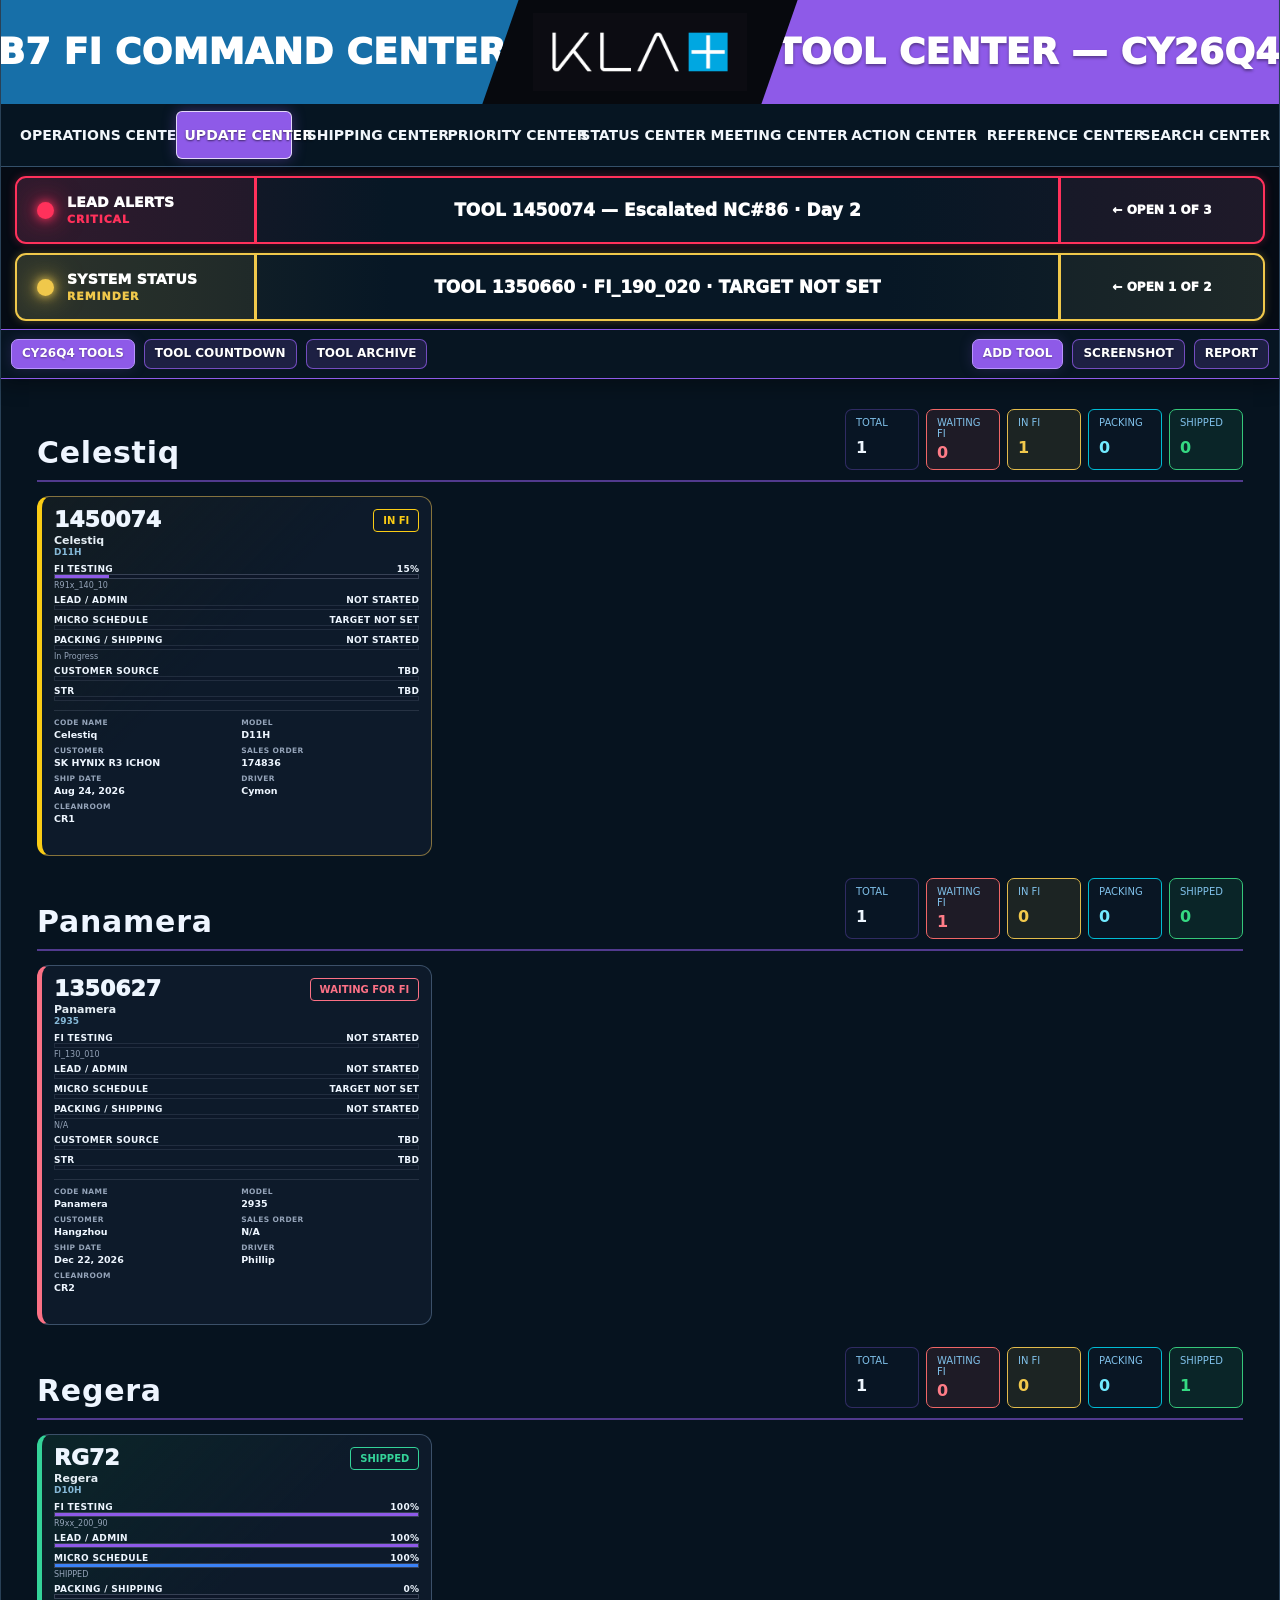
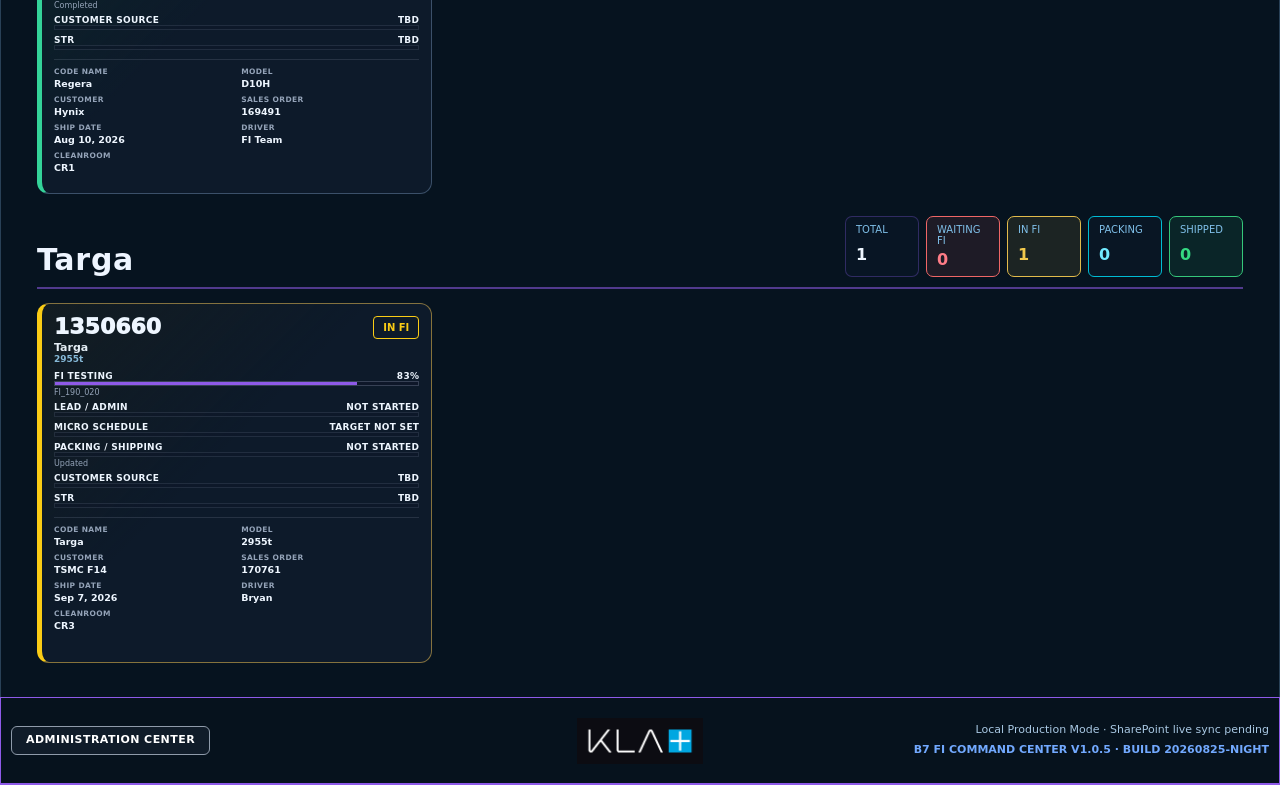
==== commit e454661c: "Download B7 FI Command Center v1.0.5 — Night Stabilization" ====
--- a/index.html
+++ b/index.html
@@ -1,37 +1,69 @@
 <!DOCTYPE html>
-<!DOCTYPE html>
+<html lang="en">
+<head>
+  <meta charset="utf-8"/>
+  <meta content="width=device-width,initial-scale=1.0" name="viewport"/>
+  <title>B7 FI Command Center v1.0.5</title>
+  <style>body[data-theme="customer"]{--page-accent:#a78bfa;--page-accent-rgb:167,139,250}</style>
+  <link href="css/app.v1.0.4.css?v=1.0.4" rel="stylesheet"/>
+  <link href="css/v1.0.5-shell-hotfix.css?v=1.0.5-20260825" rel="stylesheet"/>
+</head>
+<body class="b7-booting" data-theme="home">
+  <div class="sticky-header">
+    <header class="hero compact-hero v57-hero">
+      <div class="v57-header">
+        <section class="v57-header-left">B7 FI COMMAND CENTER</section>
+        <section class="v57-header-center"><img alt="KLA+" class="v57-kla-logo" src="assets/kla-plus-official.png"/></section>
+        <section class="v57-header-right"><span id="headerPageTitle">OPERATIONS CENTER</span></section>
+      </div>
+    </header>
+    <nav aria-label="Main navigation" class="main-nav">
+      <button class="nav-btn active" data-view="home">Operations Center</button>
+      <button class="nav-btn" data-view="toolcenter">Update Center</button>
+      <button class="nav-btn" data-view="shipping">Shipping Center</button>
+      <button class="nav-btn" data-view="priorities">Priority Center</button>
+      <button class="nav-btn" data-view="statuscenter">Status Center</button>
+      <button class="nav-btn" data-view="meetingcenter">Meeting Center</button>
+      <button class="nav-btn" data-view="actions">Action Center</button>
+      <button class="nav-btn" data-view="referencecenter">Reference Center</button>
+      <button class="nav-btn" data-view="searchcenter">Search Center</button>
+    </nav>
+    <div class="header-status-stack">
+      <div class="top-action-bar" id="topActionBar"></div>
+      <div class="operations-bar" id="operationsBar">
+        <div class="ops-health"><span class="ops-live-dot"></span><b>COMMAND CENTER</b><span id="opsSync">Local test data</span></div>
+        <div class="ops-ticker"><span class="ops-ticker-label">FLEET STATUS</span><span id="opsTickerText">Loading fleet status…</span></div>
+        <div class="ops-summary"><span id="opsTaskCount">0 open actions</span><span class="ops-divider">•</span><span id="opsPresence">Context: fleet overview</span></div>
+      </div>
+      <div aria-label="Page actions" class="floating-actions page-toolbar" id="floatingActions"></div>
+    </div>
+  </div>
 
-<html lang="en"><head><meta charset="utf-8"/><meta content="width=device-width,initial-scale=1.0" name="viewport"/>
-<title>B7 FI Command Center v1.0.4</title><style>body[data-theme="customer"]{--page-accent:#a78bfa;--page-accent-rgb:167,139,250}</style>
-<link href="css/app.v1.0.4.css?v=1.0.4" rel="stylesheet"/><style>body[data-theme="customer"]{--page-accent:#a78bfa;--page-accent-rgb:167,139,250}</style></head>
-<body class="b7-booting" data-theme="home">
-<div class="sticky-header"><header class="hero compact-hero v57-hero">
-<div class="v57-header">
-<section class="v57-header-left">B7 FI COMMAND CENTER</section>
-<section class="v57-header-center"><img alt="KLA+" class="v57-kla-logo" src="assets/kla-plus-official.png"/></section>
-<section class="v57-header-right"><span id="headerPageTitle">OPERATIONS CENTER</span></section>
-</div>
-</header>
-<nav aria-label="Main navigation" class="main-nav">
-<button class="nav-btn active" data-view="home">Operations Center</button>
-<button class="nav-btn" data-view="toolcenter">Update Center</button>
-<button class="nav-btn" data-view="shipping">Shipping Center</button>
-<button class="nav-btn" data-view="priorities">Priority Center</button>
-<button class="nav-btn" data-view="statuscenter">Status Center</button>
-<button class="nav-btn" data-view="meetingcenter">Meeting Center</button>
-<button class="nav-btn" data-view="actions">Action Center</button>
-<button class="nav-btn" data-view="referencecenter">Reference Center</button>
-<button class="nav-btn" data-view="searchcenter">Search Center</button>
-</nav><div class="header-status-stack"><div class="top-action-bar" id="topActionBar"></div><div class="operations-bar" id="operationsBar"><div class="ops-health"><span class="ops-live-dot"></span><b>COMMAND CENTER</b><span id="opsSync">Local test data</span></div><div class="ops-ticker"><span class="ops-ticker-label">FLEET STATUS</span><span id="opsTickerText">Loading fleet status…</span></div><div class="ops-summary"><span id="opsTaskCount">0 open actions</span><span class="ops-divider">•</span><span id="opsPresence">Context: fleet overview</span></div></div><div aria-label="Page actions" class="floating-actions page-toolbar" id="floatingActions"></div></div></div>
-<div id="b7BootCover">B7 FI COMMAND CENTER · LOADING</div>
-<main class="page-shell" id="app"><div class="panel"><h2>Loading B7 FI Command Center…</h2></div></main>
-<button class="screenshot-exit" id="screenshotExit">Exit Screenshot Mode</button>
-<footer class="v57-footer">
-<strong id="appVersionLabel"></strong>
-<button class="v57-admin-footer-btn" id="administrationCenterFooter">ADMINISTRATION CENTER</button>
-<span>Building 7 · Final Integration · Operations</span>
-</footer>
-<script>window.addEventListener('error',function(e){var a=document.getElementById('app');if(a&&!a.dataset.rendered)a.innerHTML='<div class="panel"><h2>Command Center could not load</h2><p class="gray">'+String(e.message||'Unknown error')+'</p></div>'})</script>
-<div aria-label="Wallboard controls" class="wallboard-controls" id="wallboardControls"><button id="wallPrev">◀</button><button id="wallPause">PAUSE</button><button id="wallNext">▶</button><button id="wallExit">EXIT WALLBOARD</button><span id="wallLive">● LIVE</span></div>
+  <div id="b7BootCover">B7 FI COMMAND CENTER · LOADING</div>
+  <main class="page-shell" id="app"><div class="panel"><h2>Loading B7 FI Command Center…</h2></div></main>
+  <button class="screenshot-exit" id="screenshotExit">Exit Screenshot Mode</button>
 
-<script src="js/app.v1.0.4.js?v=1.0.4"></script></body></html>+  <footer class="v57-footer">
+    <strong id="appVersionLabel"></strong>
+    <button class="v57-admin-footer-btn" id="administrationCenterFooter">ADMINISTRATION CENTER</button>
+    <span>Building 7 · Final Integration · Operations</span>
+  </footer>
+
+  <script>
+    window.addEventListener('error',function(e){
+      var a=document.getElementById('app');
+      if(a&&!a.dataset.rendered){
+        a.innerHTML='<div class="panel"><h2>Command Center could not load</h2><p class="gray">'+String(e.message||'Unknown error')+'</p></div>';
+      }
+    });
+  </script>
+
+  <div aria-label="Wallboard controls" class="wallboard-controls" id="wallboardControls">
+    <button id="wallPrev">◀</button><button id="wallPause">PAUSE</button><button id="wallNext">▶</button>
+    <button id="wallExit">EXIT WALLBOARD</button><span id="wallLive">● LIVE</span>
+  </div>
+
+  <script src="js/app.v1.0.4.js?v=1.0.4"></script>
+  <script src="js/v1.0.5-shell-hotfix.js?v=1.0.5-20260825"></script>
+</body>
+</html>
--- a/css/v1.0.5-shell-hotfix.css
+++ b/css/v1.0.5-shell-hotfix.css
@@ -0,0 +1,218 @@
+/* ============================================================
+   B7 FI COMMAND CENTER v1.0.5 — NIGHT STABILIZATION
+   Scope: global shell only.
+   Purpose:
+   - one full-width application rail
+   - one sticky upper shell
+   - no legacy centered/narrow shell regression
+   - content/footer aligned to the same viewport rail
+   - page toolbar stays inside sticky shell
+   ============================================================ */
+
+:root{
+  --b7-shell-gutter: 10px;
+  --b7-shell-bg: #07111f;
+  --b7-sticky-z: 4000;
+}
+
+html,body{
+  width:100%!important;
+  max-width:none!important;
+  min-width:0!important;
+  margin:0!important;
+  padding:0!important;
+  overflow-x:hidden!important;
+}
+
+/* One width authority for the entire application. */
+body > .sticky-header,
+body > main#app,
+body > footer.v57-footer{
+  width:100%!important;
+  max-width:none!important;
+  min-width:0!important;
+  margin-left:0!important;
+  margin-right:0!important;
+  box-sizing:border-box!important;
+}
+
+/* ONE sticky parent: header + global navigation + alert/status + page nav/actions. */
+body:not(.wallboard-mode):not(.v802-live-status) > .sticky-header{
+  position:sticky!important;
+  position:-webkit-sticky!important;
+  top:0!important;
+  left:0!important;
+  right:0!important;
+  z-index:var(--b7-sticky-z)!important;
+  display:flex!important;
+  flex-direction:column!important;
+  align-items:stretch!important;
+  justify-content:flex-start!important;
+  width:100%!important;
+  max-width:none!important;
+  height:auto!important;
+  min-height:0!important;
+  max-height:none!important;
+  margin:0!important;
+  padding:0!important;
+  gap:0!important;
+  overflow:visible!important;
+  background:#050b14!important;
+  isolation:isolate!important;
+  box-shadow:0 7px 18px rgba(0,0,0,.30)!important;
+}
+
+/* Children participate in the sticky parent instead of trying to stick themselves. */
+body:not(.wallboard-mode):not(.v802-live-status) > .sticky-header > .hero,
+body:not(.wallboard-mode):not(.v802-live-status) > .sticky-header > .main-nav,
+body:not(.wallboard-mode):not(.v802-live-status) > .sticky-header > #b7StatusStack,
+body:not(.wallboard-mode):not(.v802-live-status) > .sticky-header > .header-status-stack{
+  position:relative!important;
+  top:auto!important;
+  left:auto!important;
+  right:auto!important;
+  bottom:auto!important;
+  inset:auto!important;
+  transform:none!important;
+  width:100%!important;
+  max-width:none!important;
+  margin:0!important;
+  flex:0 0 auto!important;
+}
+
+/* Header panels fill the same rail as every page. */
+body:not(.wallboard-mode) .v57-hero,
+body:not(.wallboard-mode) .v57-header{
+  width:100%!important;
+  max-width:none!important;
+  margin:0!important;
+}
+body:not(.wallboard-mode) .v57-hero{
+  padding-left:0!important;
+  padding-right:0!important;
+}
+
+/* Global navigation: same rail, no centered max-width wrapper. */
+body:not(.wallboard-mode) .main-nav{
+  width:100%!important;
+  max-width:none!important;
+  margin:0!important;
+  box-sizing:border-box!important;
+  position:relative!important;
+  top:auto!important;
+  z-index:auto!important;
+  padding-left:var(--b7-shell-gutter)!important;
+  padding-right:var(--b7-shell-gutter)!important;
+}
+
+/* Alert/status stack and page toolbar use exactly the same width. */
+body:not(.wallboard-mode) #b7StatusStack,
+body:not(.wallboard-mode) .header-status-stack,
+body:not(.wallboard-mode) .header-status-stack .page-toolbar,
+body:not(.wallboard-mode) .header-status-stack #floatingActions{
+  width:100%!important;
+  max-width:none!important;
+  margin-left:0!important;
+  margin-right:0!important;
+  box-sizing:border-box!important;
+}
+
+body:not(.wallboard-mode) .header-status-stack{
+  padding:0!important;
+}
+
+body:not(.wallboard-mode) .header-status-stack .page-toolbar,
+body:not(.wallboard-mode) .header-status-stack #floatingActions{
+  position:relative!important;
+  inset:auto!important;
+  transform:none!important;
+  left:auto!important;
+  right:auto!important;
+  top:auto!important;
+  bottom:auto!important;
+  border-left:0!important;
+  border-right:0!important;
+  border-radius:0!important;
+  padding-left:var(--b7-shell-gutter)!important;
+  padding-right:var(--b7-shell-gutter)!important;
+}
+
+/* Main content is allowed to use the working screen instead of inheriting old 1500/1680 rails. */
+body > main#app.page-shell{
+  width:100%!important;
+  max-width:none!important;
+  margin:0!important;
+  padding-left:var(--b7-shell-gutter)!important;
+  padding-right:var(--b7-shell-gutter)!important;
+  box-sizing:border-box!important;
+}
+
+/* Footer stays aligned with header/content and at normal document bottom. */
+body > footer.v57-footer{
+  width:100%!important;
+  max-width:none!important;
+  margin:0!important;
+  box-sizing:border-box!important;
+  padding-left:var(--b7-shell-gutter)!important;
+  padding-right:var(--b7-shell-gutter)!important;
+}
+
+/* Prevent legacy center-specific wrappers from shrinking the application rail. */
+body[data-center] .page-shell,
+body[data-center] .center-shell,
+body[data-center] .operations-shell,
+body[data-center] .tool-center-shell,
+body[data-center] .shipping-shell,
+body[data-center] .priority-shell,
+body[data-center] .status-shell,
+body[data-center] .meeting-shell,
+body[data-center] .action-shell,
+body[data-center] .reference-shell,
+body[data-center] .search-shell{
+  max-width:none!important;
+}
+
+/* Tool cards: preserve the 4-column desktop intent without absurd stretching. */
+@media (min-width:1280px){
+  body[data-center="tool"] .system-grid,
+  body[data-center="tool"] .countdown-card-grid,
+  body[data-center="tool"] .tool-grid{
+    grid-template-columns:repeat(4,minmax(0,1fr))!important;
+  }
+}
+
+/* Meeting cards: four balanced cards, history still full width. */
+@media (min-width:1100px){
+  body[data-center="meeting"] .meeting-launch-grid,
+  body[data-center="meeting"] .meeting-type-grid,
+  body[data-center="meeting"] .meeting-grid{
+    grid-template-columns:repeat(4,minmax(0,1fr))!important;
+  }
+}
+
+/* Narrow screens keep horizontal nav usable without breaking the sticky shell. */
+@media (max-width:1180px){
+  body:not(.wallboard-mode) .main-nav{
+    overflow-x:auto!important;
+    overflow-y:hidden!important;
+    justify-content:flex-start!important;
+    flex-wrap:nowrap!important;
+  }
+  body:not(.wallboard-mode) .main-nav .nav-btn{
+    white-space:nowrap!important;
+    flex:0 0 auto!important;
+  }
+}
+
+@media (max-width:760px){
+  :root{ --b7-shell-gutter: 6px; }
+  body:not(.wallboard-mode):not(.v802-live-status) > .sticky-header{
+    box-shadow:0 4px 12px rgba(0,0,0,.34)!important;
+  }
+}
+
+/* Screenshot / wallboard behavior remains owned by the base runtime. */
+body.wallboard-mode > .sticky-header,
+body.v802-live-status > .sticky-header{
+  position:relative!important;
+}
